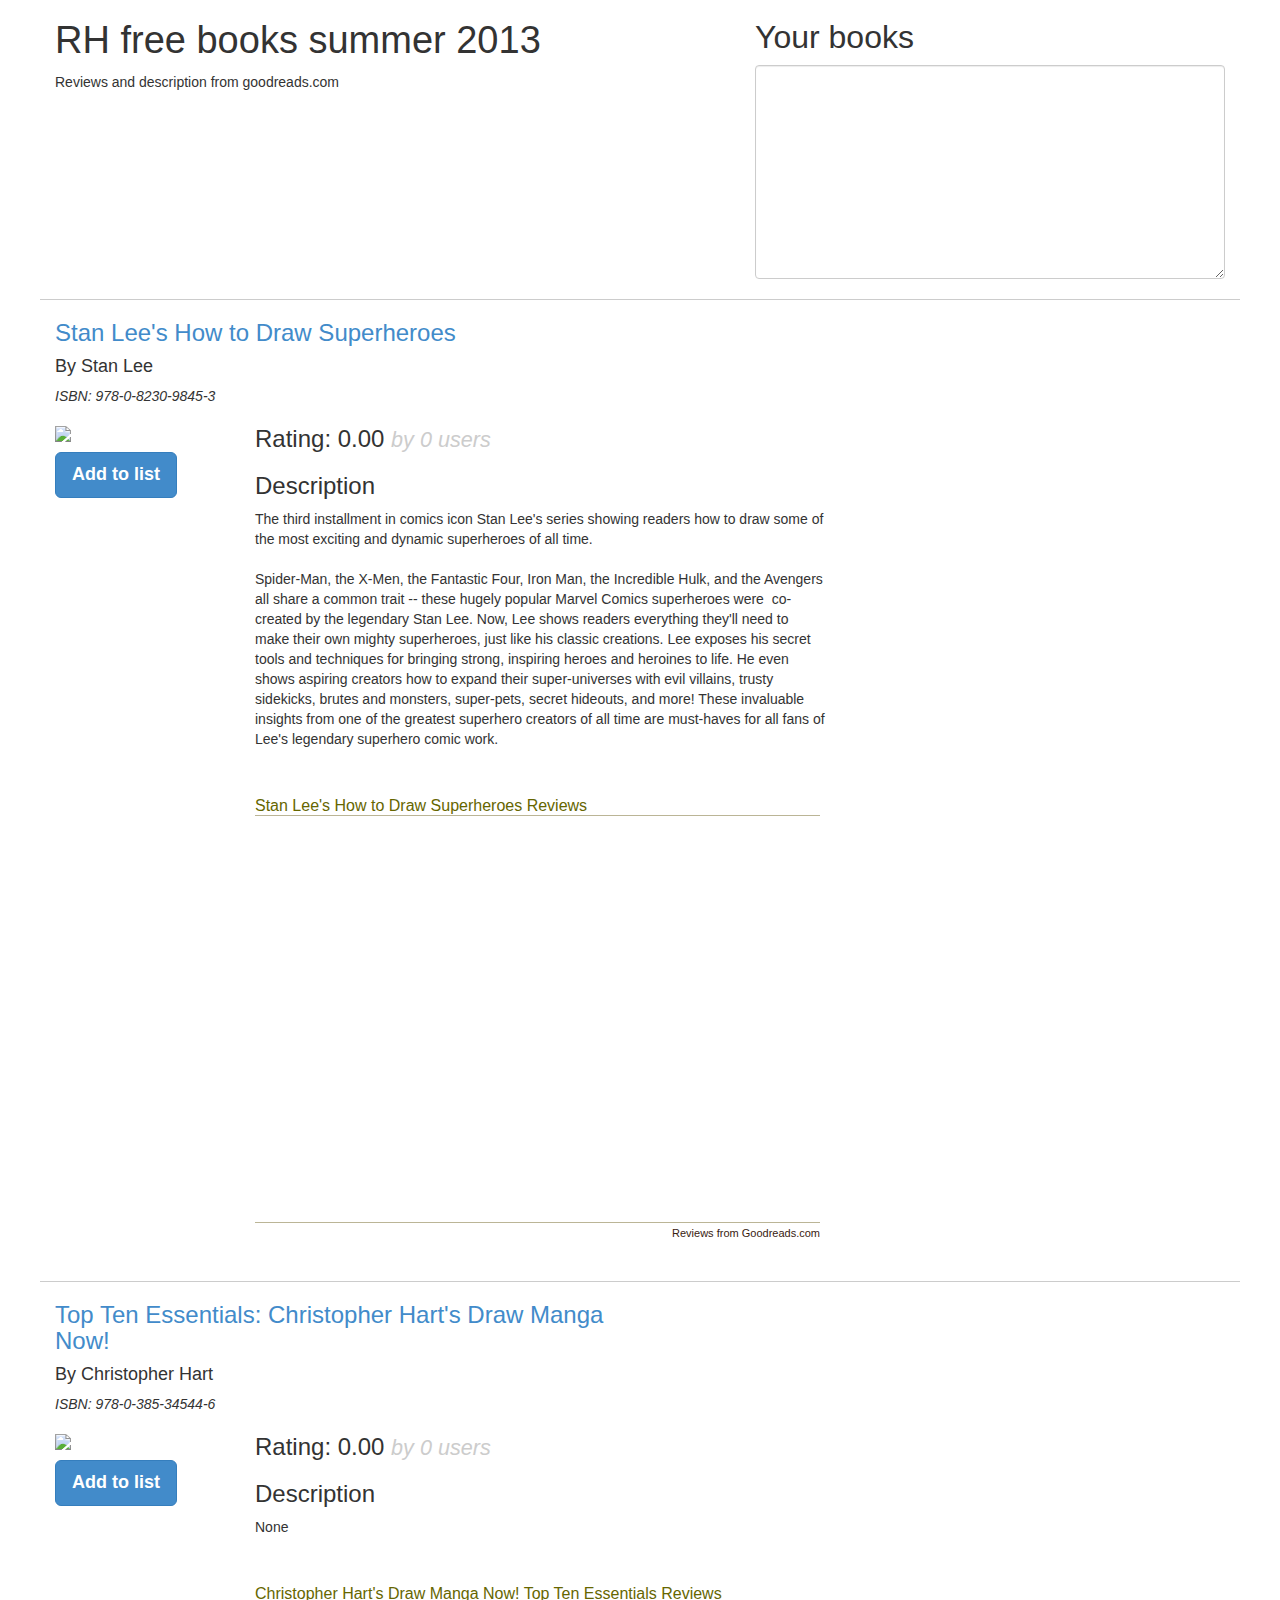
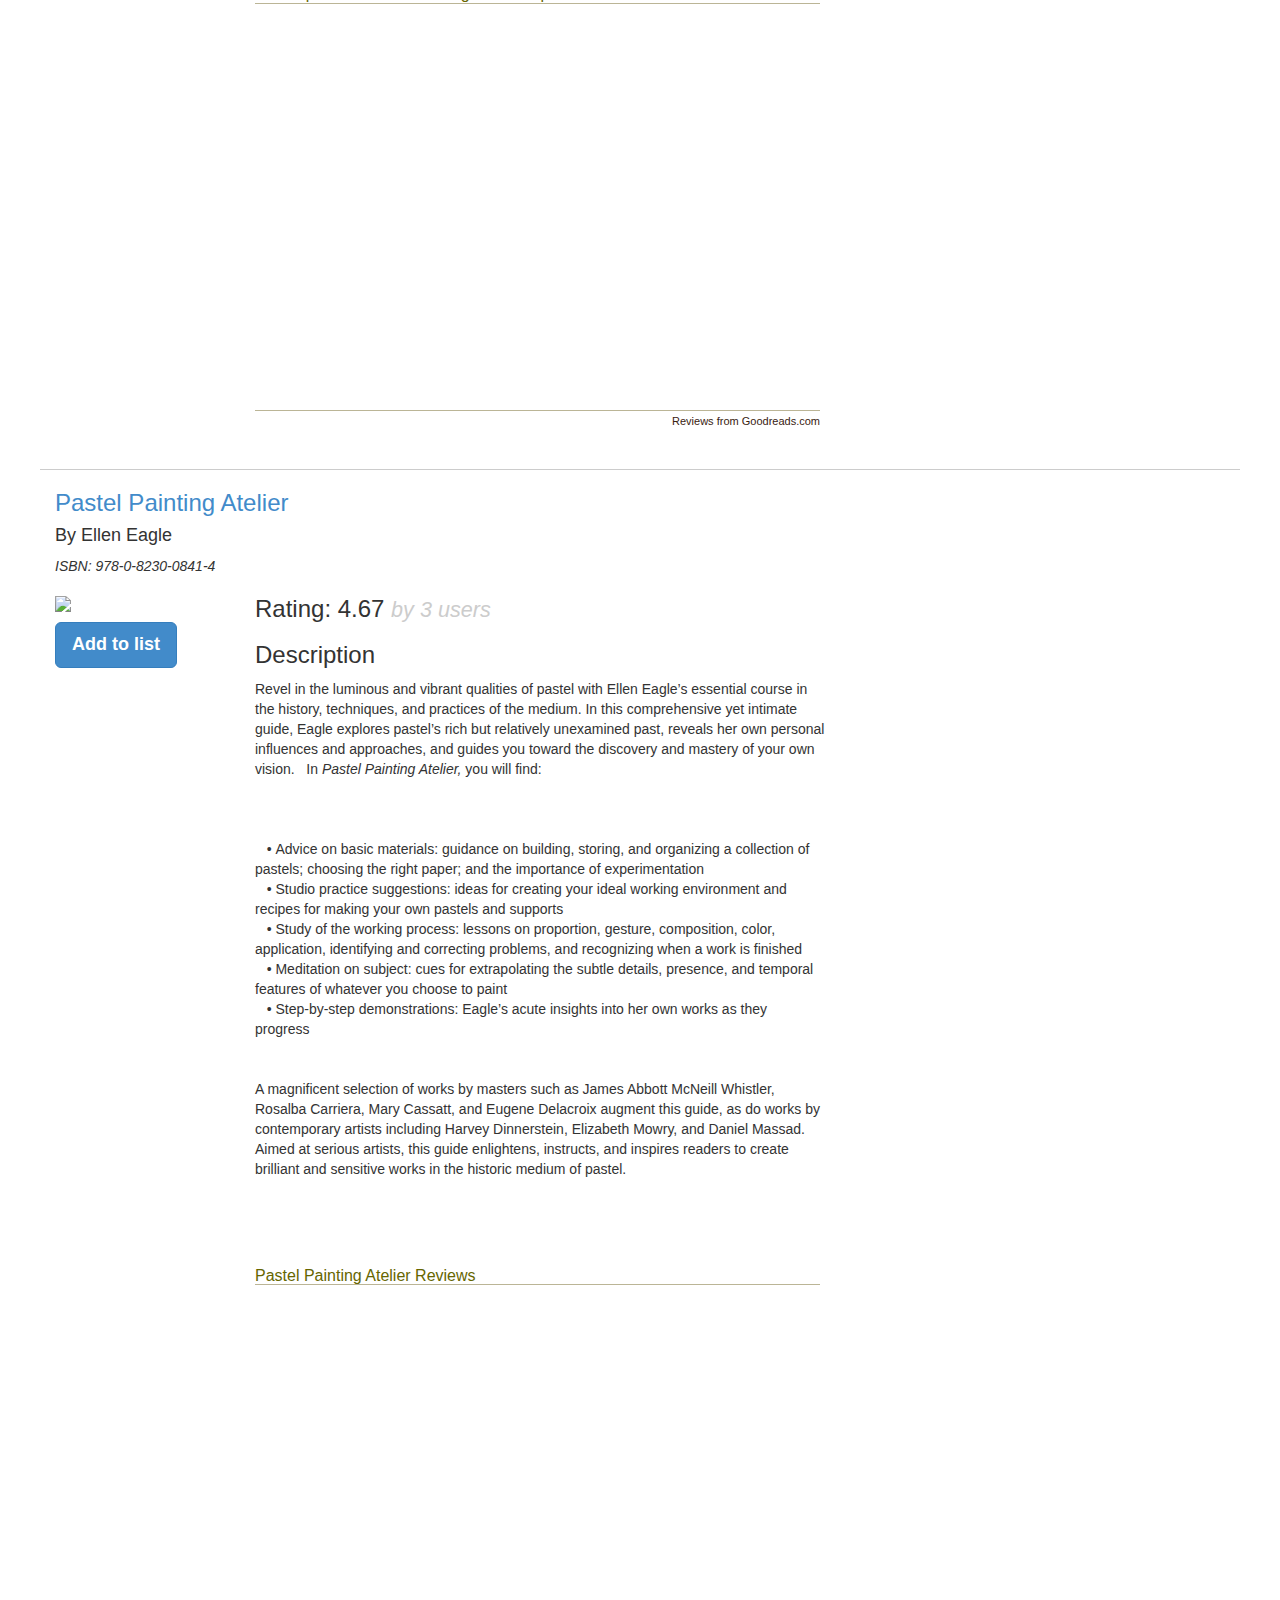
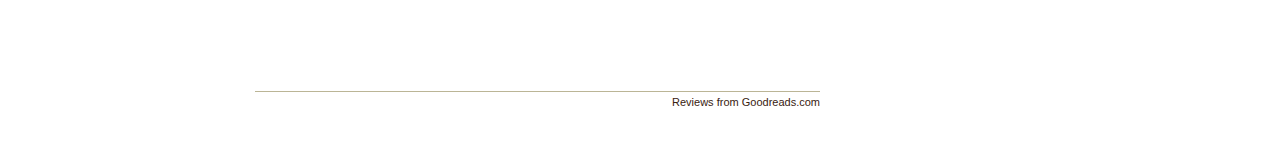
==== index.html @ 3f81640e "initial commit" ====
<!DOCTYPE html>
<html>
<head>
    <meta name="viewport" content="width=device-width, initial-scale=1.0">
    <!-- Bootstrap -->
    <title>Goodreads reviews</title>
    <link rel="stylesheet" href="static/css/styles.css">
    <link rel="stylesheet" href="static/css/bootstrap.min.css">
</head>
<body>
    <div class="container">
        <div class="row">
            <div class="col-7">
                <h1>RH free books summer 2013</h1>
                <p>Reviews and description from goodreads.com</p>  
            </div>
            <div class="col-5 your-books-container">
                <h2>Your books</h2>
                <textarea name="" class="form-control" id="your-books" cols="30" rows="10"></textarea>
            </div>
        </div>
        <div class="row">
            <div class="col-12 book">
                <h3 class="title"><a href="http://www.goodreads.com/book/show/16085532-stan-lee-s-how-to-draw-superheroes" >Stan Lee's How to Draw Superheroes</a></h3>
                <h4 class="author">
                    By
                        Stan Lee <br/>
                </h4>
                <em class="isbn">ISBN: 978-0-8230-9845-3</em>

                <div class="row">
                    <div class="col-2">
                        <img src="http://d202m5krfqbpi5.cloudfront.net/books/1361863969m/16085532.jpg" class="cover-image" />
                        <button class="btn btn-lg btn-primary add-to-list">Add to list</button>
                    </div>
                    <div class="col-6">
                        <h3 class="rating">Rating: 0.00 <em> by 0 users</em></h3>
                        <h3>Description</h3>
                        <p class="description">The third installment in comics icon Stan Lee's series showing readers how to draw some of the most exciting and dynamic superheroes of all time.<br /><br />Spider-Man, the X-Men, the Fantastic Four, Iron Man, the Incredible Hulk, and the Avengers all share a common trait -- these hugely popular Marvel Comics superheroes were  co-created by the legendary Stan Lee. Now, Lee shows readers everything they'll need to make their own mighty superheroes, just like his classic creations. Lee exposes his secret tools and techniques for bringing strong, inspiring heroes and heroines to life. He even shows aspiring creators how to expand their super-universes with evil villains, trusty sidekicks, brutes and monsters, super-pets, secret hideouts, and more! These invaluable insights from one of the greatest superhero creators of all time are must-haves for all fans of Lee's legendary superhero comic work.</p>
                        
      
        <style>
  #goodreads-widget {
    font-family: georgia, serif;
    padding: 18px 0;
    width:565px;
  }
  #goodreads-widget h1 {
    font-weight:normal;
    font-size: 16px;
    border-bottom: 1px solid #BBB596;
    margin-bottom: 0;
  }
  #goodreads-widget a {
    text-decoration: none;
    color:#660;
  }
  iframe{
    background-color: #fff;
  }
  #goodreads-widget a:hover { text-decoration: underline; }
  #goodreads-widget a:active {
    color:#660;
  }
  #gr_footer {
    width: 100%;
    border-top: 1px solid #BBB596;
    text-align: right;
  }
  #goodreads-widget .gr_branding{
    color: #382110;
    font-size: 11px;
    text-decoration: none;
    font-family: verdana, arial, helvetica, sans-serif;
  }
</style>
<div id="goodreads-widget">
  <div id="gr_header"><h1><a href="http://www.goodreads.com/book/show/16085532-stan-lee-s-how-to-draw-superheroes">Stan Lee's How to Draw Superheroes Reviews</a></h1></div>
  <iframe id="the_iframe" src="http://www.goodreads.com/api/reviews_widget_iframe?did=DEVELOPER_ID&amp;format=html&amp;isbn=0823098451&amp;links=660&amp;min_rating=&amp;review_back=fff&amp;stars=000&amp;text=000" width="565" height="400" frameborder="0"></iframe>
  <div id="gr_footer">
    <a href="http://www.goodreads.com/book/show/16085532-stan-lee-s-how-to-draw-superheroes?utm_medium=api&amp;utm_source=reviews_widget" class="gr_branding" target="_blank">Reviews from Goodreads.com</a>
  </div>
</div>

      
    
                    </div>
                </div>
            </div>
            <div class="col-12 book">
                <h3 class="title"><a href="http://www.goodreads.com/book/show/16099165-christopher-hart-s-draw-manga-now-top-ten-essentials" >Top Ten Essentials: Christopher Hart's Draw Manga Now!</a></h3>
                <h4 class="author">
                    By
                        Christopher Hart <br/>
                </h4>
                <em class="isbn">ISBN: 978-0-385-34544-6</em>

                <div class="row">
                    <div class="col-2">
                        <img src="http://d202m5krfqbpi5.cloudfront.net/books/1363265195m/16099165.jpg" class="cover-image" />
                        <button class="btn btn-lg btn-primary add-to-list">Add to list</button>
                    </div>
                    <div class="col-6">
                        <h3 class="rating">Rating: 0.00 <em> by 0 users</em></h3>
                        <h3>Description</h3>
                        <p class="description">None</p>
                        
      
        <style>
  #goodreads-widget {
    font-family: georgia, serif;
    padding: 18px 0;
    width:565px;
  }
  #goodreads-widget h1 {
    font-weight:normal;
    font-size: 16px;
    border-bottom: 1px solid #BBB596;
    margin-bottom: 0;
  }
  #goodreads-widget a {
    text-decoration: none;
    color:#660;
  }
  iframe{
    background-color: #fff;
  }
  #goodreads-widget a:hover { text-decoration: underline; }
  #goodreads-widget a:active {
    color:#660;
  }
  #gr_footer {
    width: 100%;
    border-top: 1px solid #BBB596;
    text-align: right;
  }
  #goodreads-widget .gr_branding{
    color: #382110;
    font-size: 11px;
    text-decoration: none;
    font-family: verdana, arial, helvetica, sans-serif;
  }
</style>
<div id="goodreads-widget">
  <div id="gr_header"><h1><a href="http://www.goodreads.com/book/show/16099165-christopher-hart-s-draw-manga-now-top-ten-essentials">Christopher Hart's Draw Manga Now! Top Ten Essentials Reviews</a></h1></div>
  <iframe id="the_iframe" src="http://www.goodreads.com/api/reviews_widget_iframe?did=DEVELOPER_ID&amp;format=html&amp;isbn=0385345445&amp;links=660&amp;min_rating=&amp;review_back=fff&amp;stars=000&amp;text=000" width="565" height="400" frameborder="0"></iframe>
  <div id="gr_footer">
    <a href="http://www.goodreads.com/book/show/16099165-christopher-hart-s-draw-manga-now-top-ten-essentials?utm_medium=api&amp;utm_source=reviews_widget" class="gr_branding" target="_blank">Reviews from Goodreads.com</a>
  </div>
</div>

      
    
                    </div>
                </div>
            </div>
            <div class="col-12 book">
                <h3 class="title"><a href="http://www.goodreads.com/book/show/15823454-pastel-painting-atelier" >Pastel Painting Atelier</a></h3>
                <h4 class="author">
                    By
                        Ellen Eagle <br/>
                </h4>
                <em class="isbn">ISBN: 978-0-8230-0841-4</em>

                <div class="row">
                    <div class="col-2">
                        <img src="http://d202m5krfqbpi5.cloudfront.net/books/1355093695m/15823454.jpg" class="cover-image" />
                        <button class="btn btn-lg btn-primary add-to-list">Add to list</button>
                    </div>
                    <div class="col-6">
                        <h3 class="rating">Rating: 4.67 <em> by 3 users</em></h3>
                        <h3>Description</h3>
                        <p class="description">Revel in the luminous and vibrant qualities of pastel with Ellen Eagle’s essential course in the history, techniques, and practices of the medium. In this comprehensive yet intimate guide, Eagle explores pastel’s rich but relatively unexamined past, reveals her own personal influences and approaches, and guides you toward the discovery and mastery of your own vision.   In <em>Pastel Painting Atelier,</em> you will find:<br /><br /><br /><br />   • Advice on basic materials: guidance on building, storing, and organizing a collection of pastels; choosing the right paper; and the importance of experimentation<br />   • Studio practice suggestions: ideas for creating your ideal working environment and recipes for making your own pastels and supports<br />   • Study of the working process: lessons on proportion, gesture, composition, color, application, identifying and correcting problems, and recognizing when a work is finished<br />   • Meditation on subject: cues for extrapolating the subtle details, presence, and temporal features of whatever you choose to paint<br />   • Step-by-step demonstrations: Eagle’s acute insights into her own works as they progress <br /> <br /><br />A magnificent selection of works by masters such as James Abbott McNeill Whistler, Rosalba Carriera, Mary Cassatt, and Eugene Delacroix augment this guide, as do works by contemporary artists including Harvey Dinnerstein, Elizabeth Mowry, and Daniel Massad.  Aimed at serious artists, this guide enlightens, instructs, and inspires readers to create brilliant and sensitive works in the historic medium of pastel.<br /><br /> </p>
                        
      
        <style>
  #goodreads-widget {
    font-family: georgia, serif;
    padding: 18px 0;
    width:565px;
  }
  #goodreads-widget h1 {
    font-weight:normal;
    font-size: 16px;
    border-bottom: 1px solid #BBB596;
    margin-bottom: 0;
  }
  #goodreads-widget a {
    text-decoration: none;
    color:#660;
  }
  iframe{
    background-color: #fff;
  }
  #goodreads-widget a:hover { text-decoration: underline; }
  #goodreads-widget a:active {
    color:#660;
  }
  #gr_footer {
    width: 100%;
    border-top: 1px solid #BBB596;
    text-align: right;
  }
  #goodreads-widget .gr_branding{
    color: #382110;
    font-size: 11px;
    text-decoration: none;
    font-family: verdana, arial, helvetica, sans-serif;
  }
</style>
<div id="goodreads-widget">
  <div id="gr_header"><h1><a href="http://www.goodreads.com/book/show/15823454-pastel-painting-atelier">Pastel Painting Atelier Reviews</a></h1></div>
  <iframe id="the_iframe" src="http://www.goodreads.com/api/reviews_widget_iframe?did=DEVELOPER_ID&amp;format=html&amp;isbn=082300841X&amp;links=660&amp;min_rating=&amp;review_back=fff&amp;stars=000&amp;text=000" width="565" height="400" frameborder="0"></iframe>
  <div id="gr_footer">
    <a href="http://www.goodreads.com/book/show/15823454-pastel-painting-atelier?utm_medium=api&amp;utm_source=reviews_widget" class="gr_branding" target="_blank">Reviews from Goodreads.com</a>
  </div>
</div>

      
    
                    </div>
                </div>
            </div>
        </div>    
    </div>
    
    <!-- JavaScript plugins (requires jQuery) -->
    <script src="http://code.jquery.com/jquery.js"></script>
    <script type="text/javascript">
        $(document).ready(function () {
            var $form = $('#your-books');
            $('.add-to-list').on('click', function (e) {
                var $target = $(e.target).parents('.book').eq(0),
                    oldContent = $form.html(),
                    bookTitle = $target.find('.title a').eq(0).html(),
                    bookISBN = $target.find('.isbn').eq(0).html(),
                    newItem = 'Title: ' + bookTitle + '\n' + bookISBN + '\n\n';
                $form.html(oldContent + newItem);
            });
            $('.title a').on('click', function (e) {
                e.preventDefault();
                window.open($(e.target).attr('href'));
            });
        });
    </script>
</body>
</html>
---- static/css/styles.css ----
.title {
    max-width: 50%;
}

.cover-image {
    margin-top: 20px;
    display: block;
}

.book {
    border-top: 1px solid #ccc;
    margin-bottom: 20px;
}

.book:hover {
    background-color: #eee;
}

.rating em {
    font-size: 0.9em;
    color: #ccc;
}

#your-books {
    width: 100%;
}

.your-books-container {
    margin-bottom: 20px;
}

.add-to-list {
    margin-top: 10px;
}
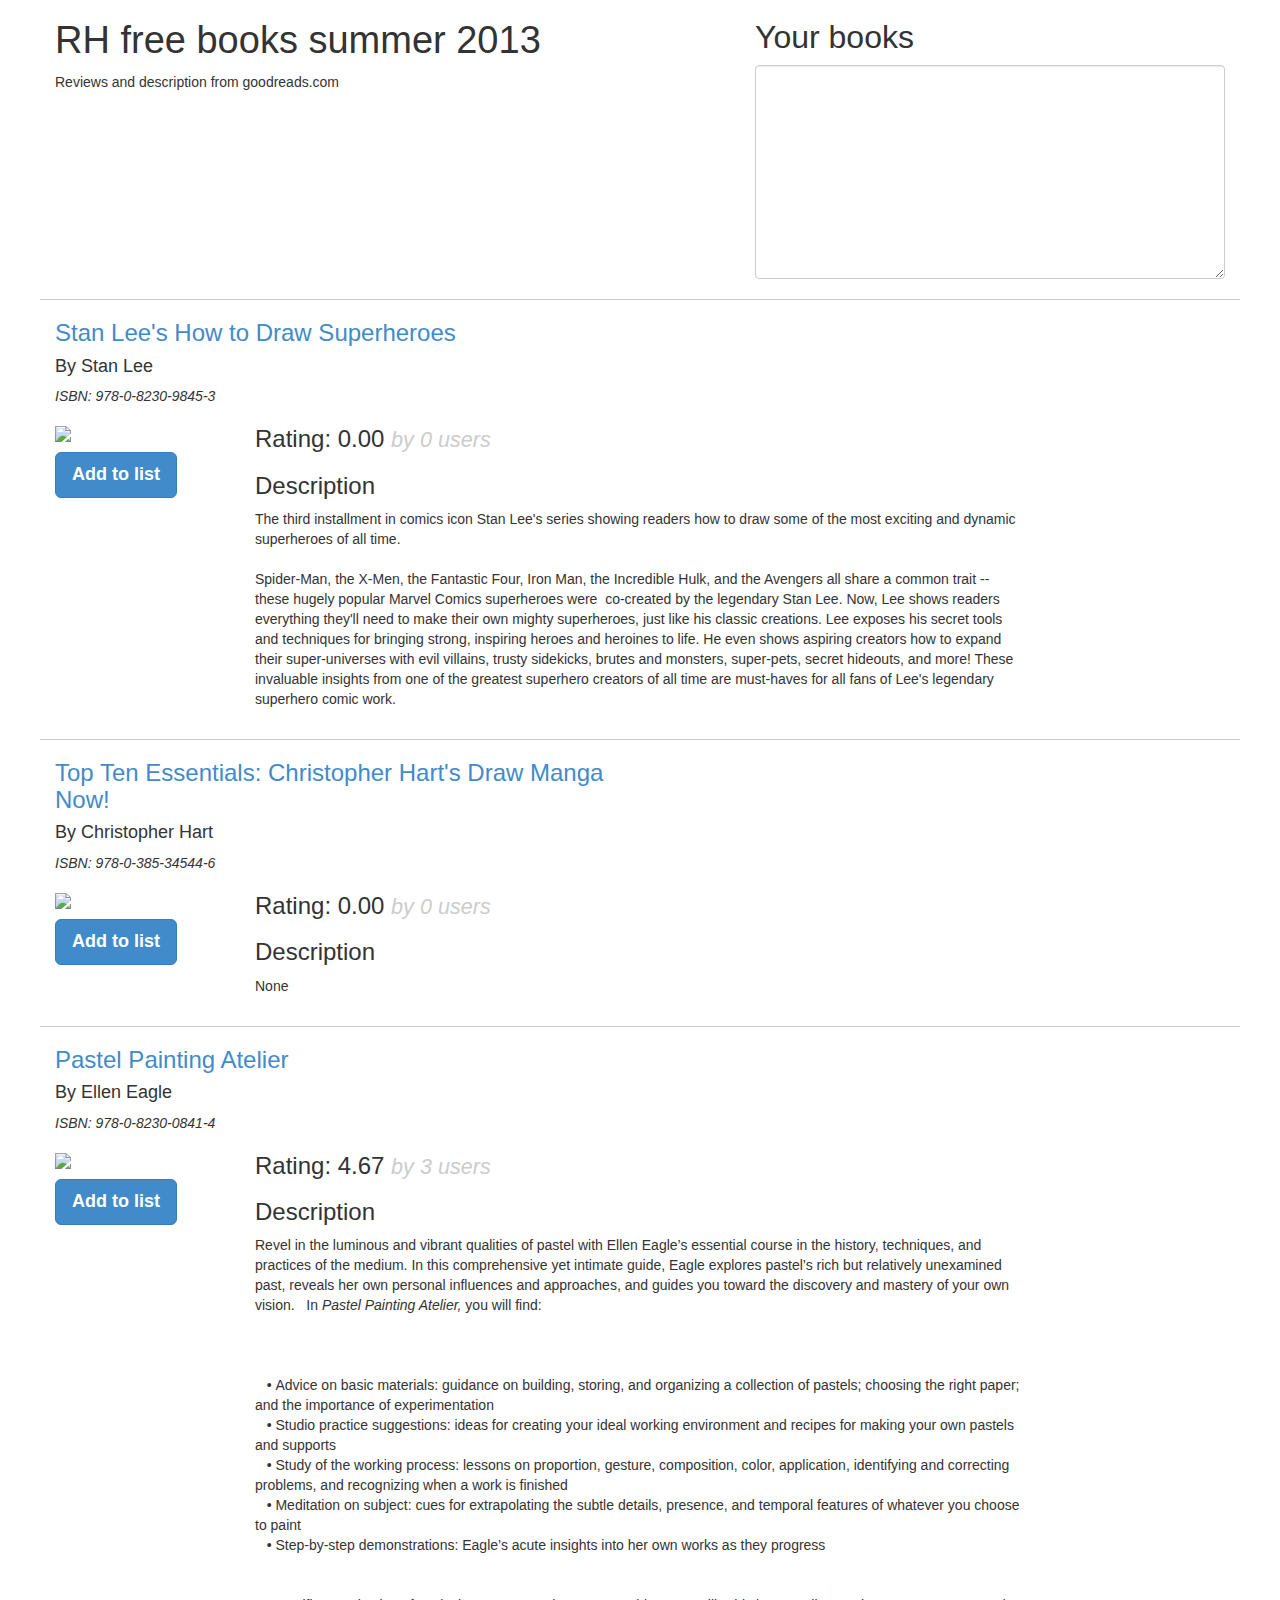
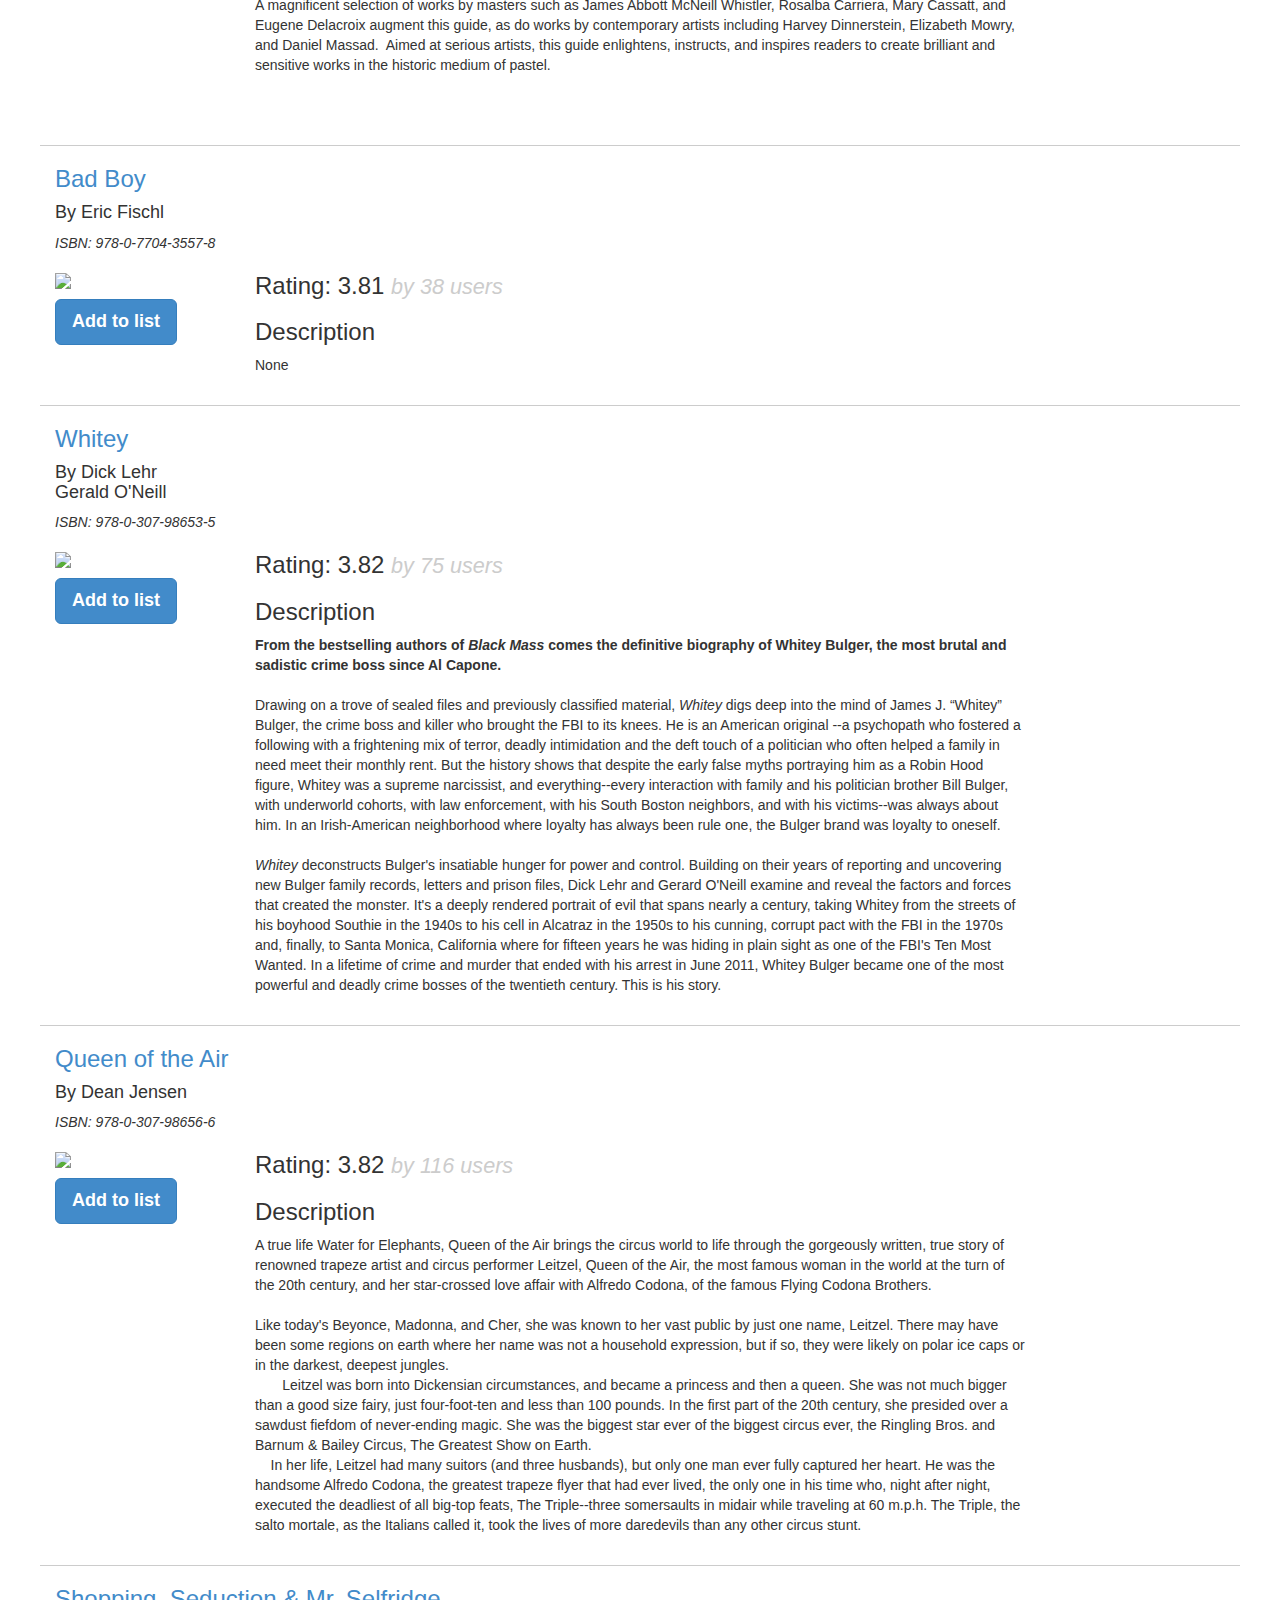
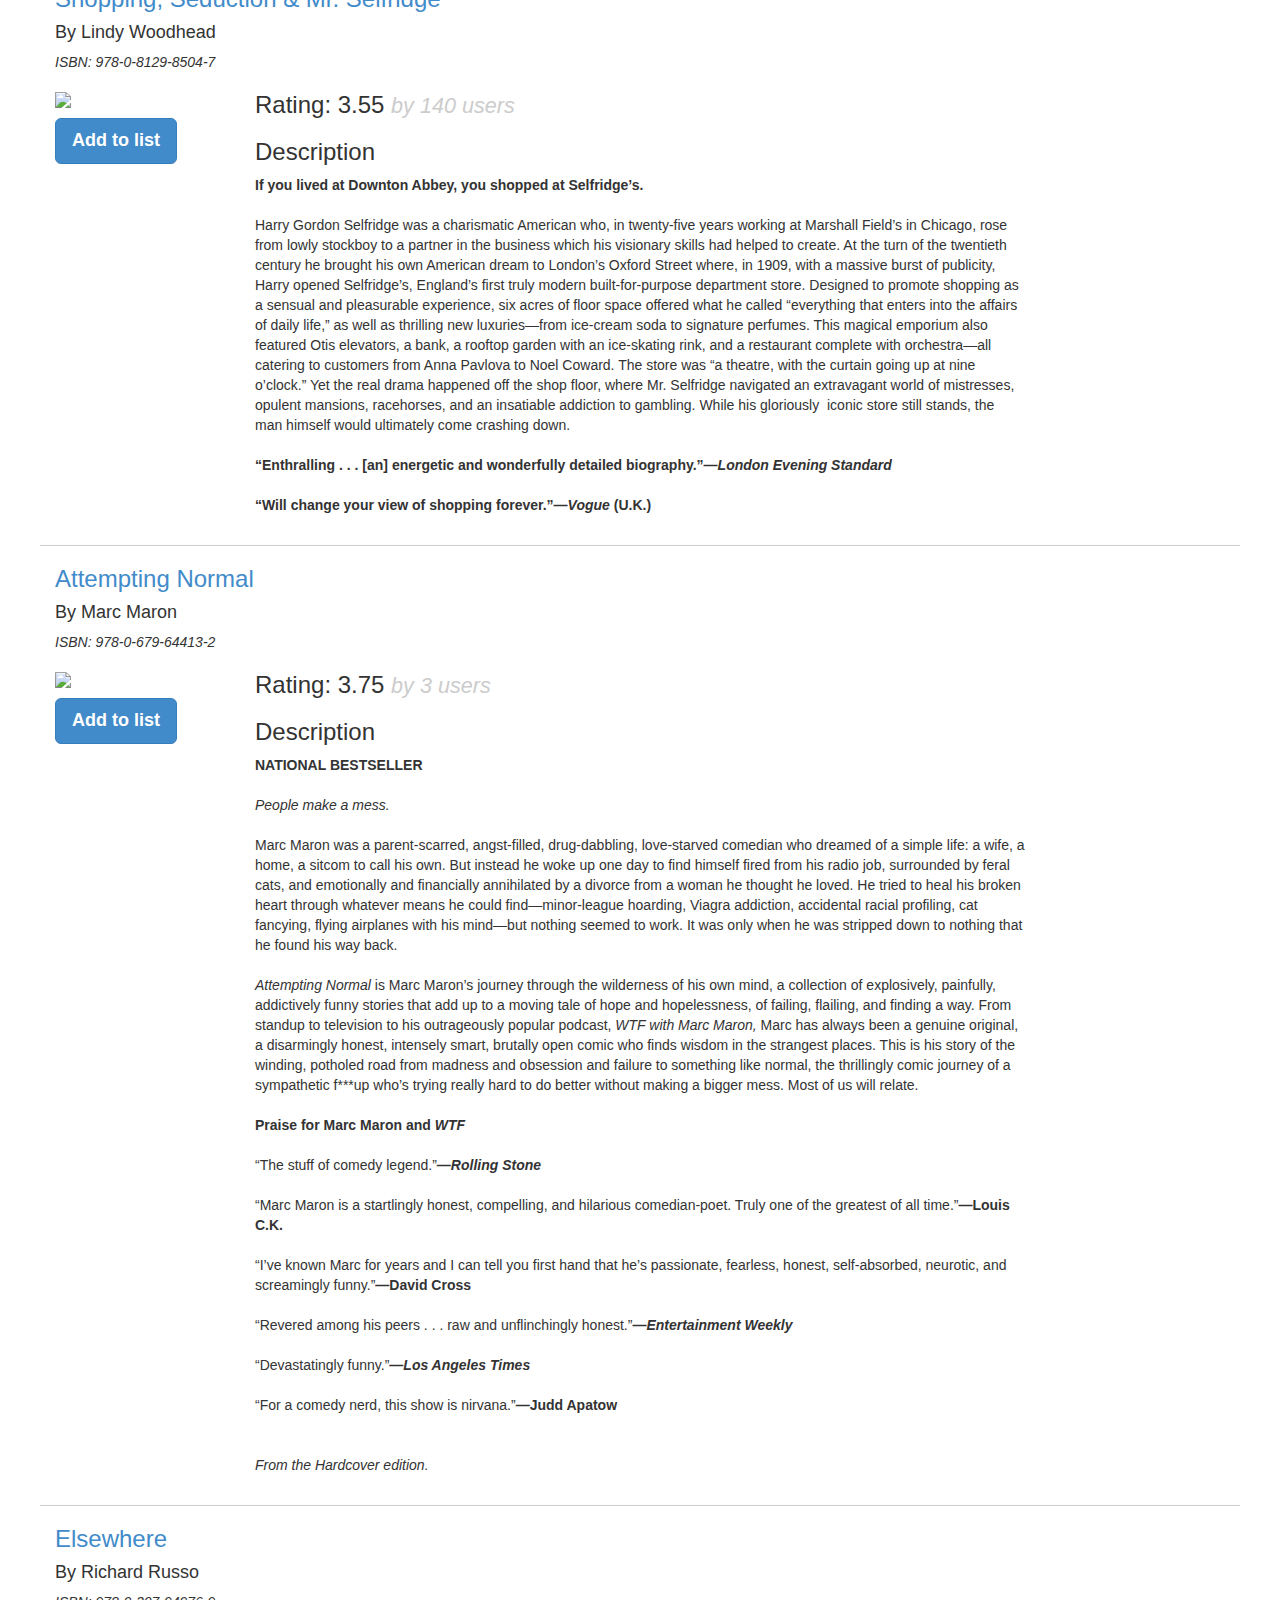
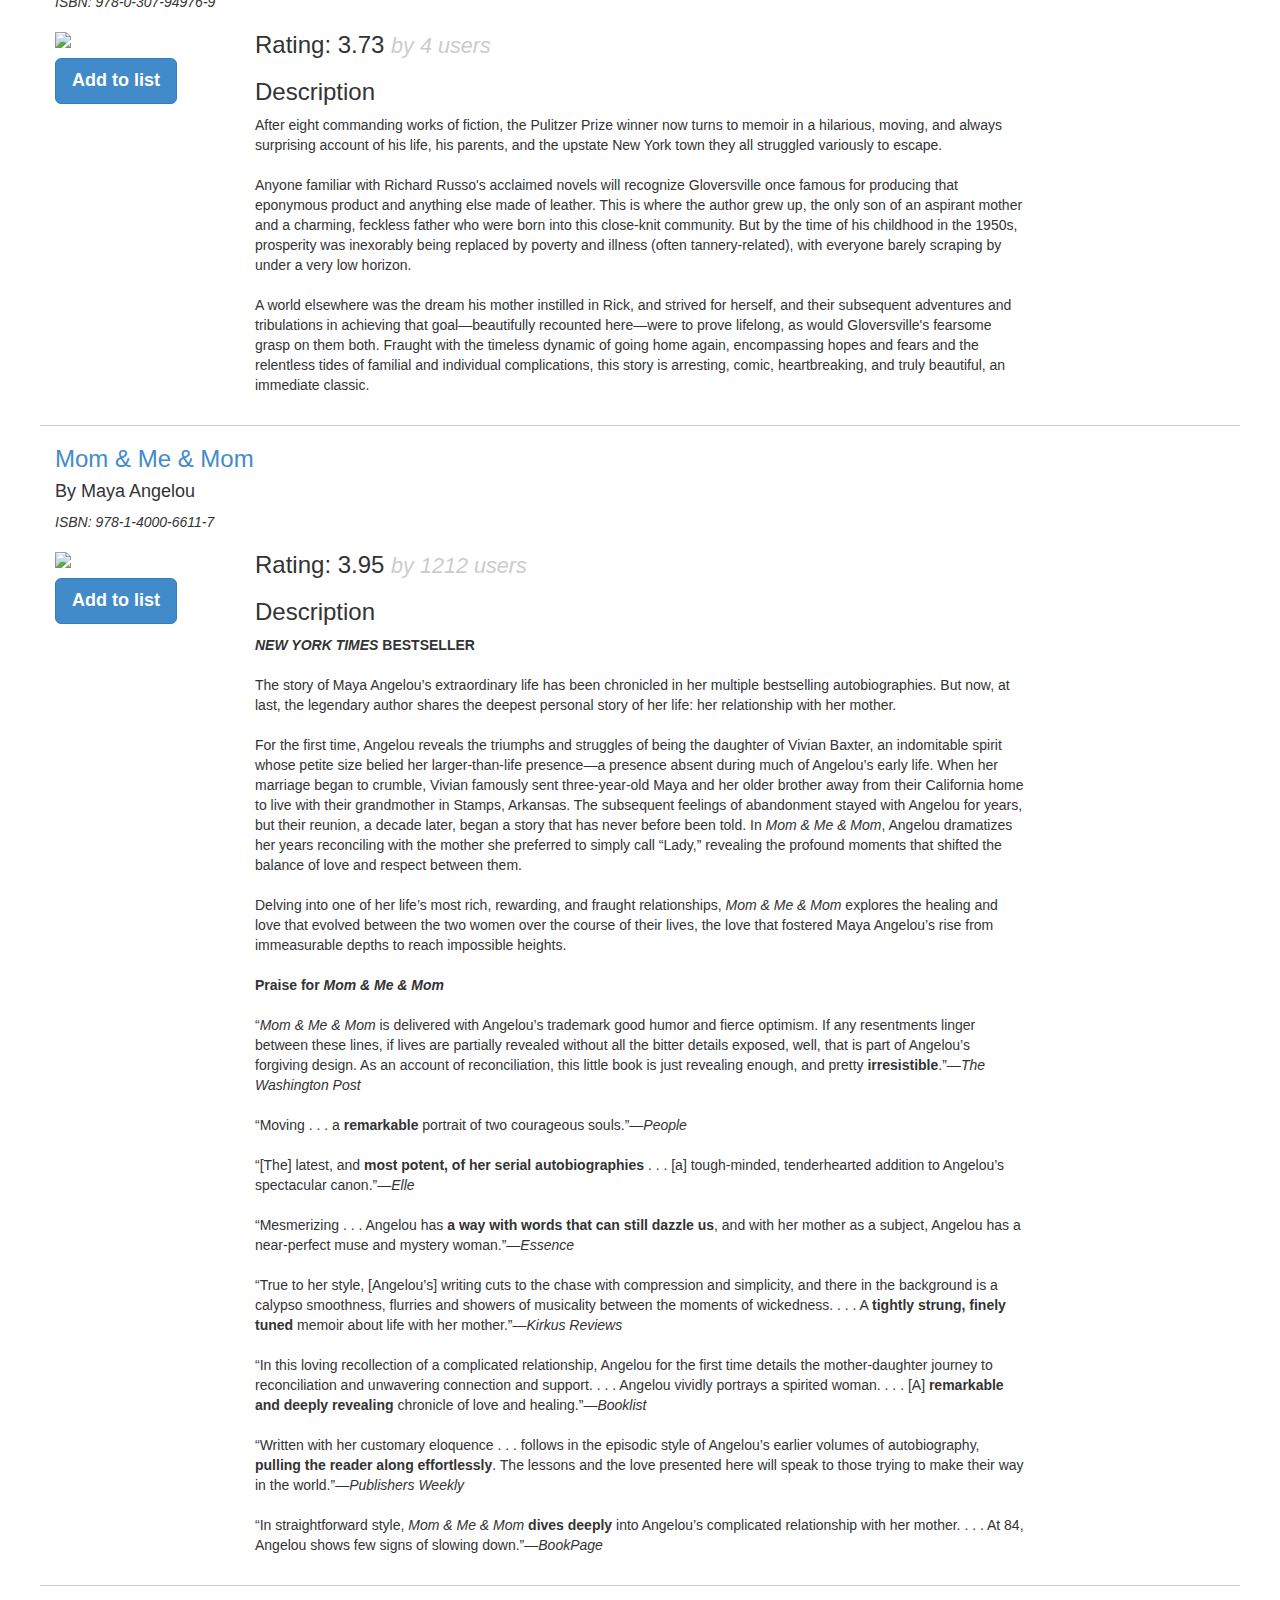
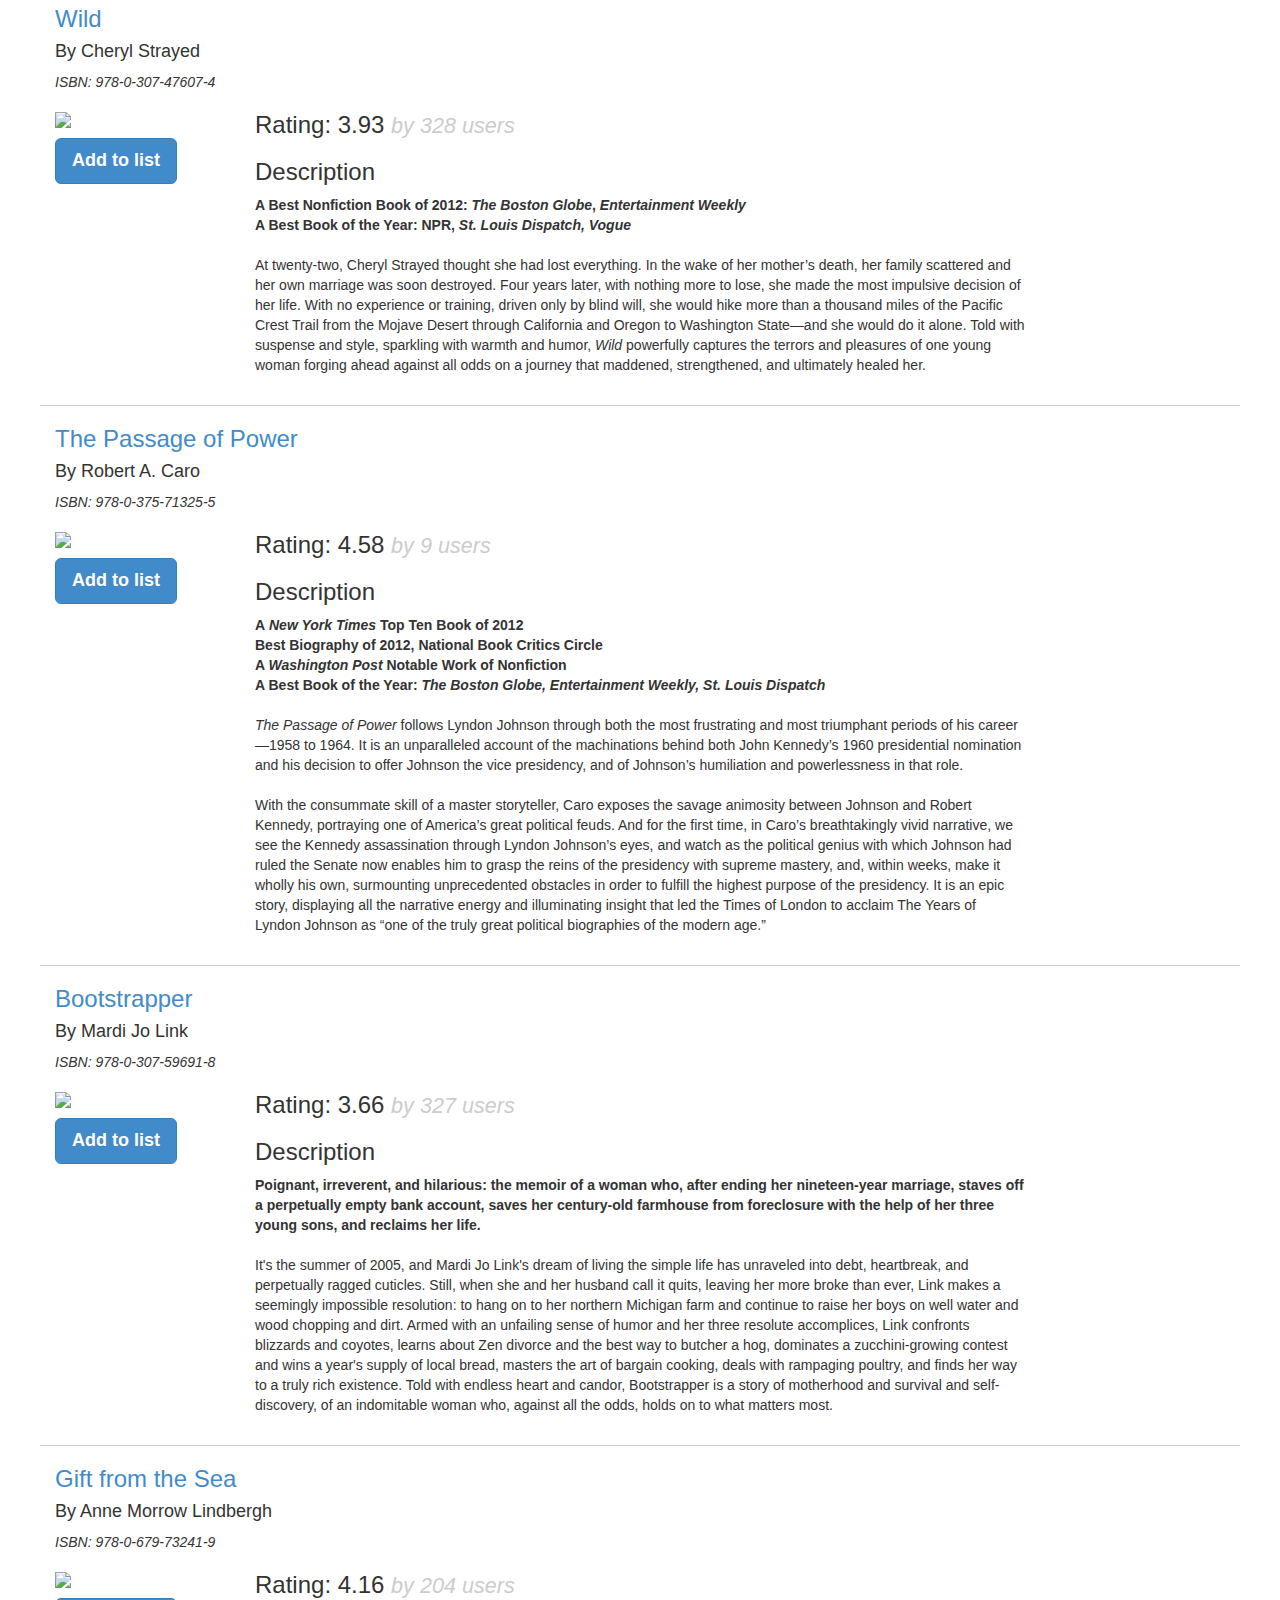
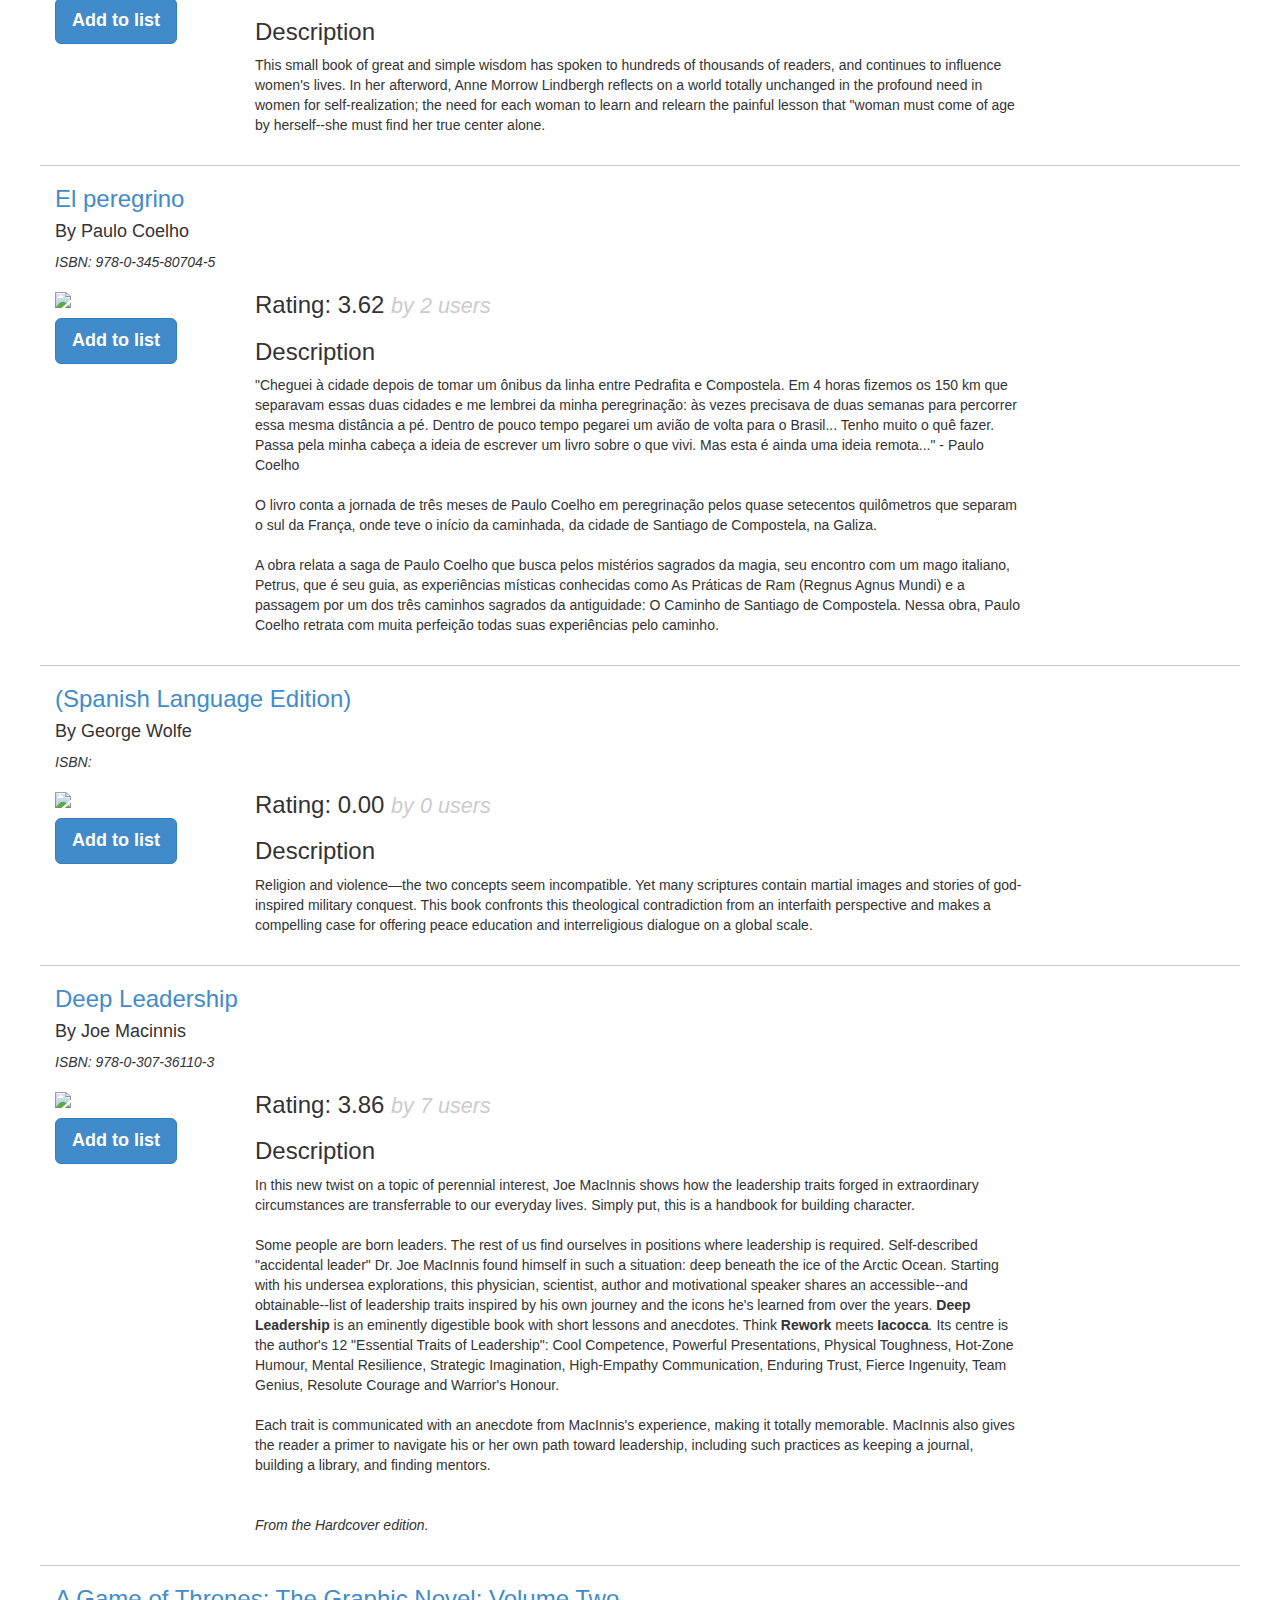
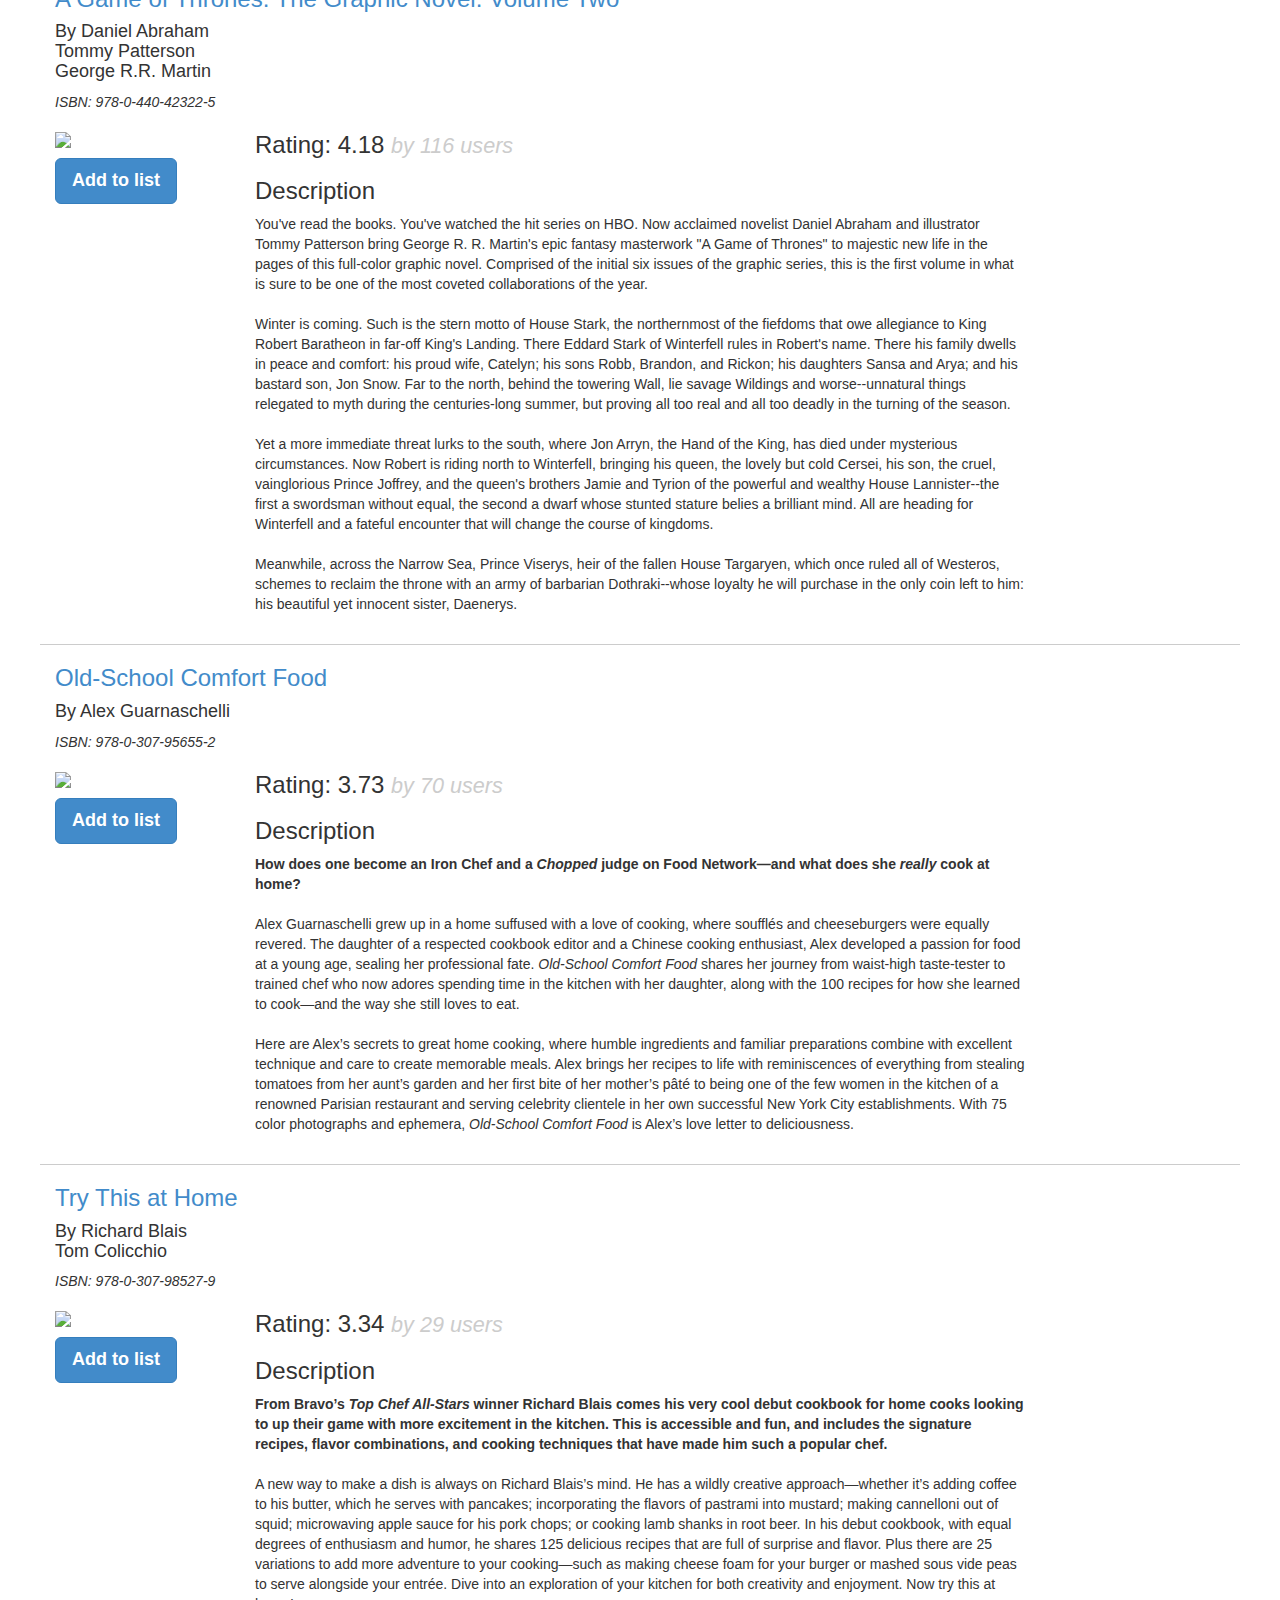
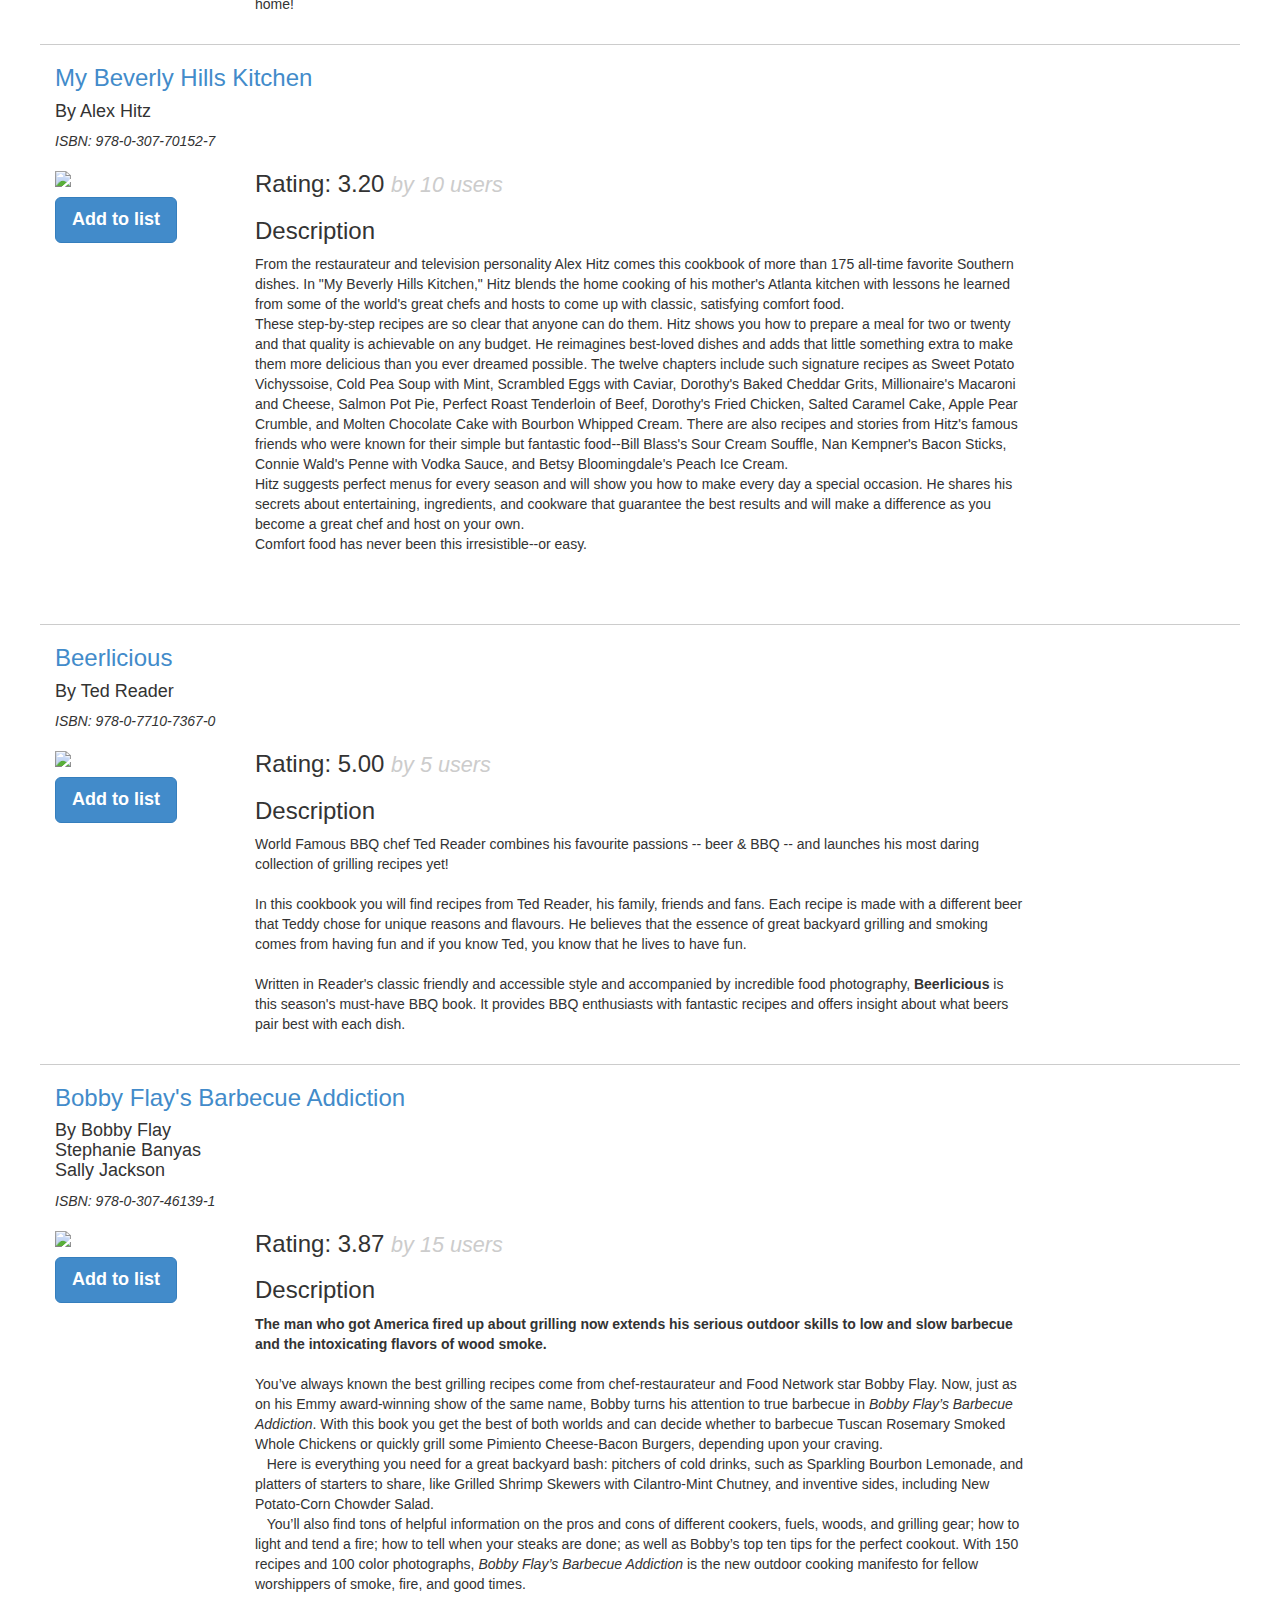
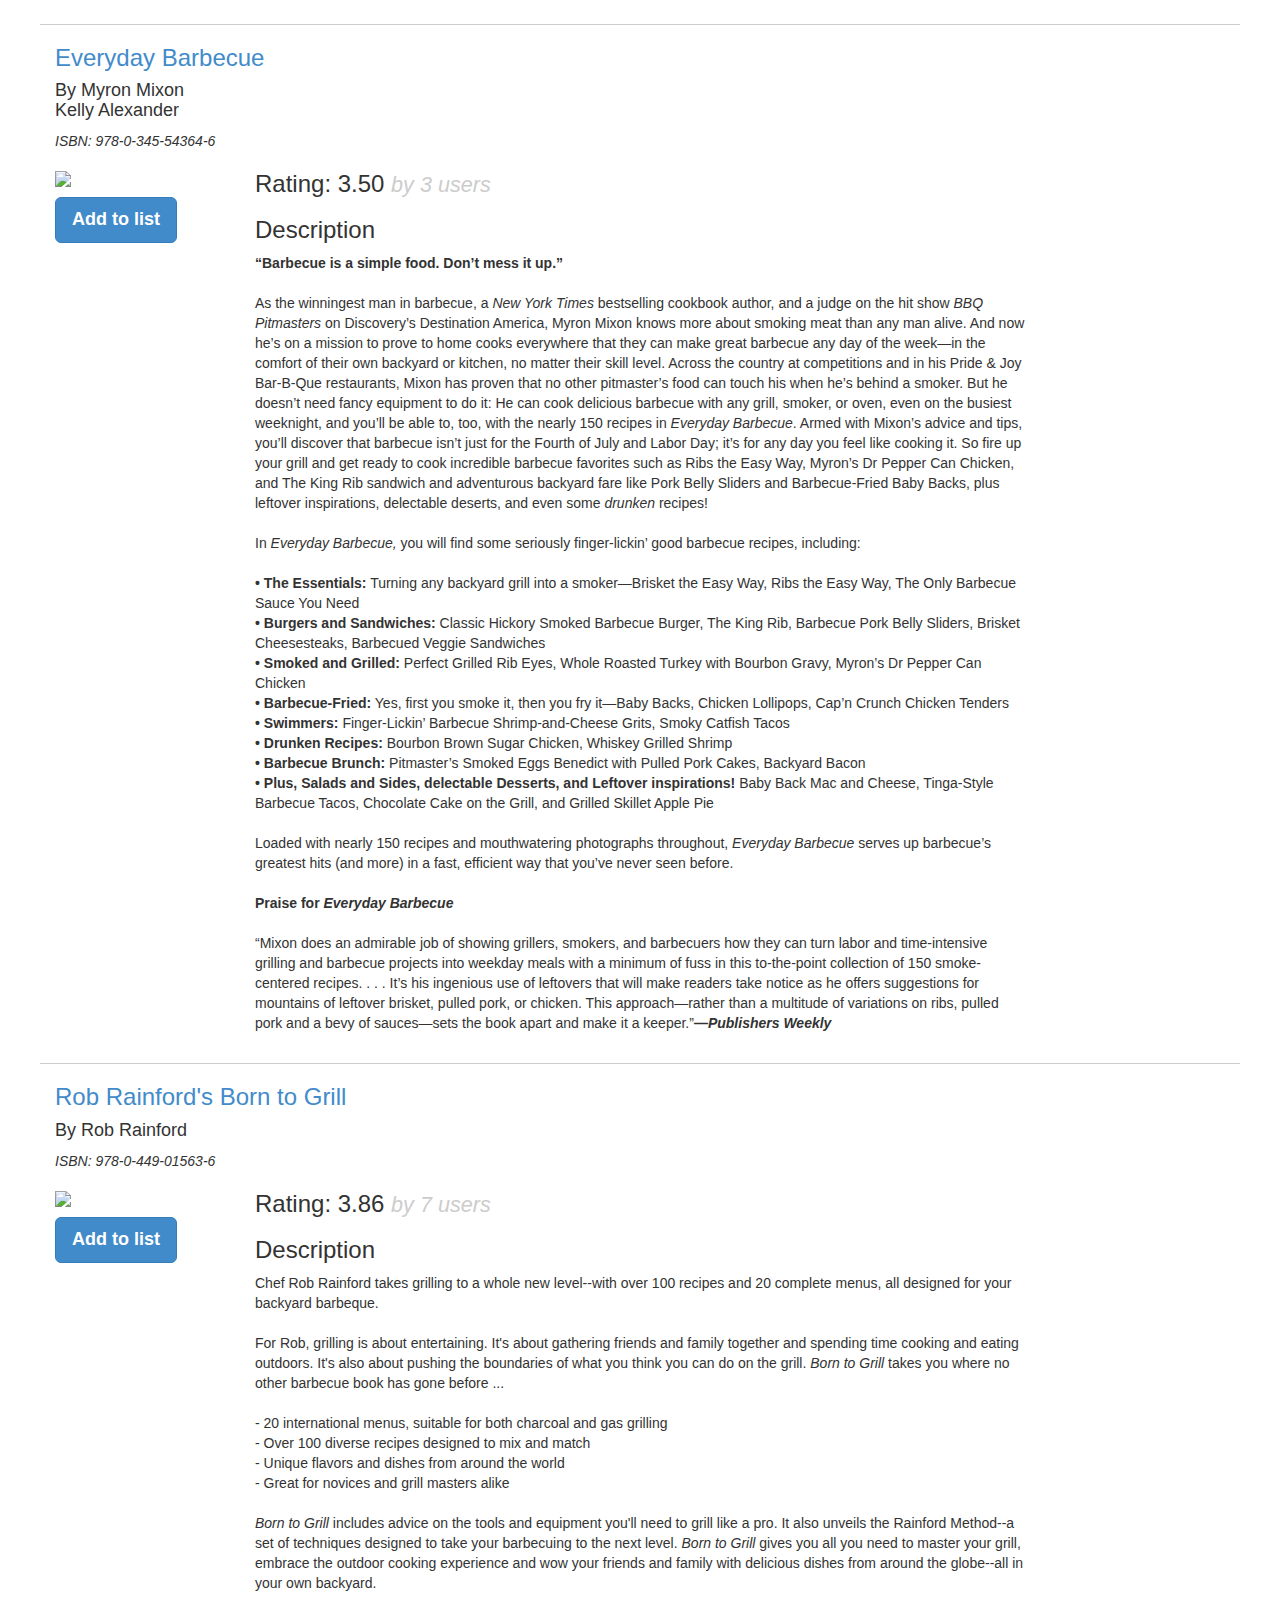
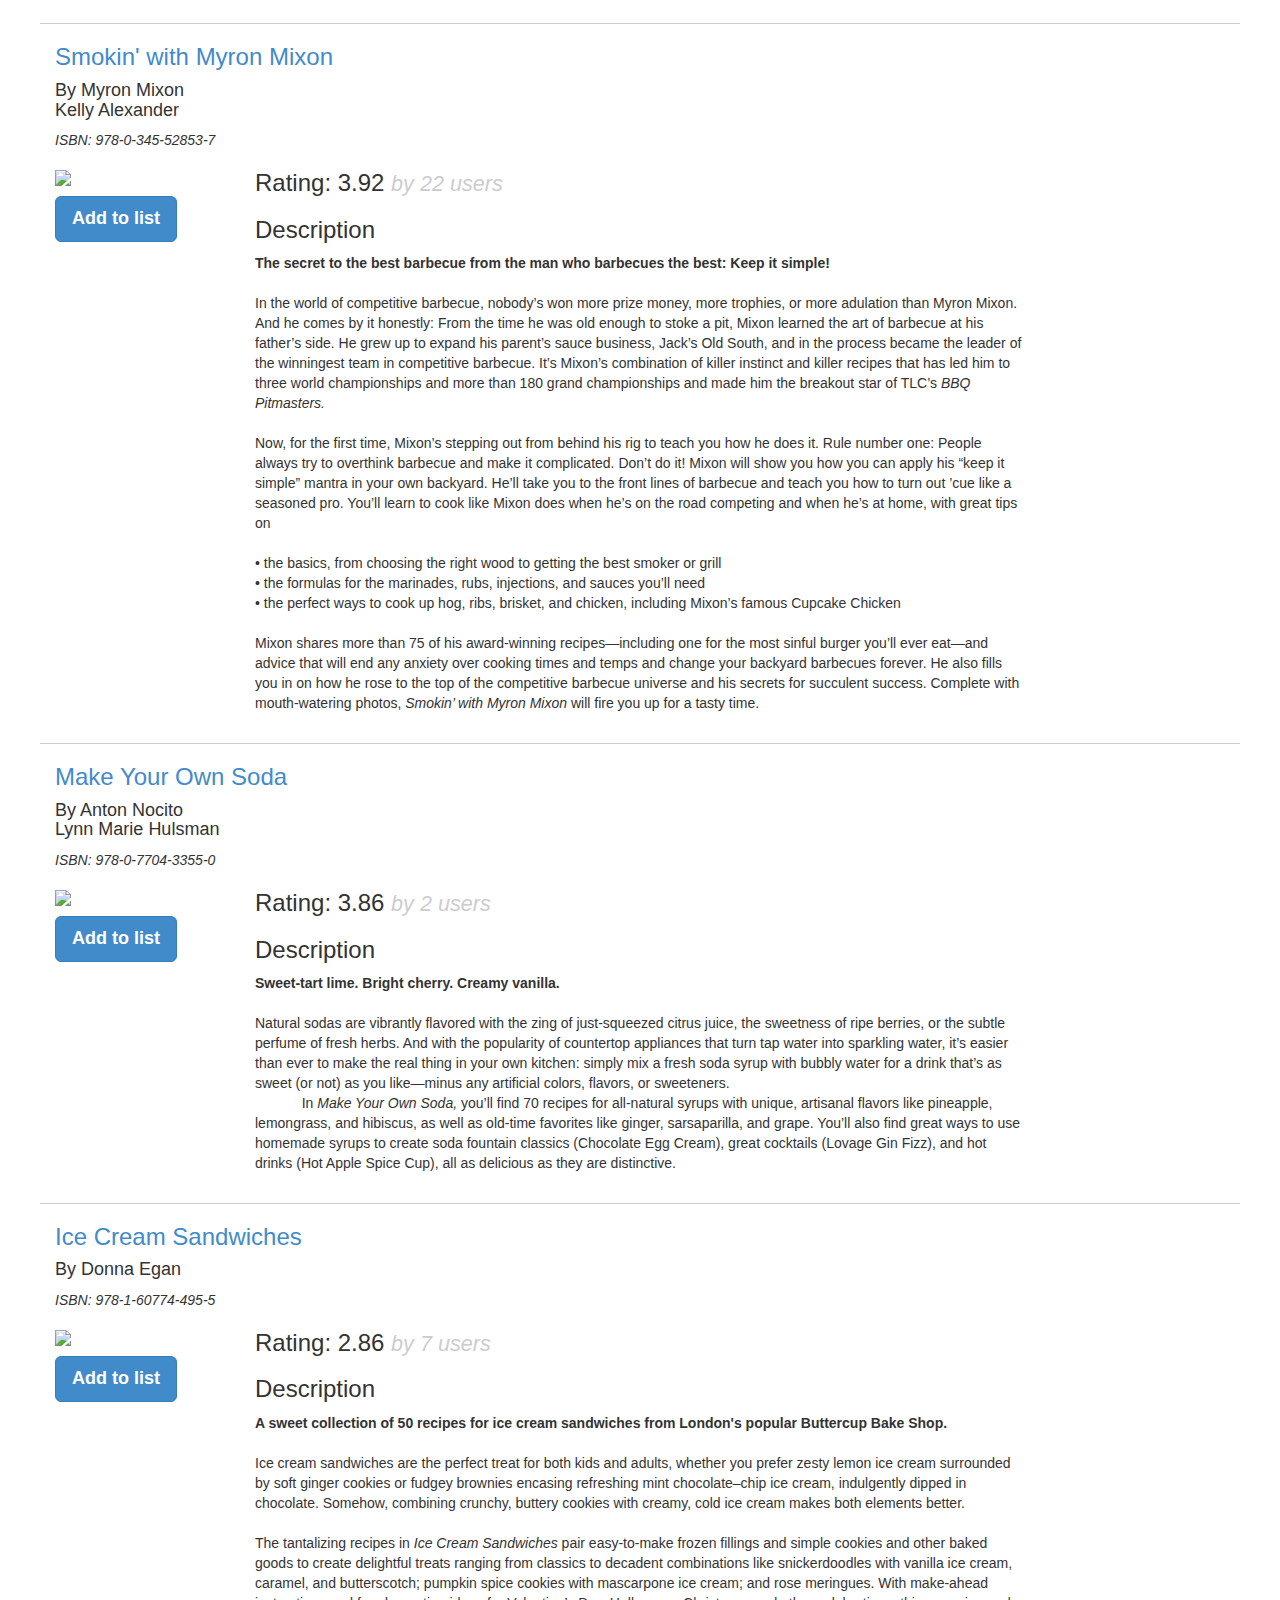
==== commit d0de7657: "tweakz" ====
--- a/index.html
+++ b/index.html
@@ -33,57 +33,10 @@
                         <img src="http://d202m5krfqbpi5.cloudfront.net/books/1361863969m/16085532.jpg" class="cover-image" />
                         <button class="btn btn-lg btn-primary add-to-list">Add to list</button>
                     </div>
-                    <div class="col-6">
+                    <div class="col-8">
                         <h3 class="rating">Rating: 0.00 <em> by 0 users</em></h3>
                         <h3>Description</h3>
                         <p class="description">The third installment in comics icon Stan Lee's series showing readers how to draw some of the most exciting and dynamic superheroes of all time.<br /><br />Spider-Man, the X-Men, the Fantastic Four, Iron Man, the Incredible Hulk, and the Avengers all share a common trait -- these hugely popular Marvel Comics superheroes were  co-created by the legendary Stan Lee. Now, Lee shows readers everything they'll need to make their own mighty superheroes, just like his classic creations. Lee exposes his secret tools and techniques for bringing strong, inspiring heroes and heroines to life. He even shows aspiring creators how to expand their super-universes with evil villains, trusty sidekicks, brutes and monsters, super-pets, secret hideouts, and more! These invaluable insights from one of the greatest superhero creators of all time are must-haves for all fans of Lee's legendary superhero comic work.</p>
-                        
-      
-        <style>
-  #goodreads-widget {
-    font-family: georgia, serif;
-    padding: 18px 0;
-    width:565px;
-  }
-  #goodreads-widget h1 {
-    font-weight:normal;
-    font-size: 16px;
-    border-bottom: 1px solid #BBB596;
-    margin-bottom: 0;
-  }
-  #goodreads-widget a {
-    text-decoration: none;
-    color:#660;
-  }
-  iframe{
-    background-color: #fff;
-  }
-  #goodreads-widget a:hover { text-decoration: underline; }
-  #goodreads-widget a:active {
-    color:#660;
-  }
-  #gr_footer {
-    width: 100%;
-    border-top: 1px solid #BBB596;
-    text-align: right;
-  }
-  #goodreads-widget .gr_branding{
-    color: #382110;
-    font-size: 11px;
-    text-decoration: none;
-    font-family: verdana, arial, helvetica, sans-serif;
-  }
-</style>
-<div id="goodreads-widget">
-  <div id="gr_header"><h1><a href="http://www.goodreads.com/book/show/16085532-stan-lee-s-how-to-draw-superheroes">Stan Lee's How to Draw Superheroes Reviews</a></h1></div>
-  <iframe id="the_iframe" src="http://www.goodreads.com/api/reviews_widget_iframe?did=DEVELOPER_ID&amp;format=html&amp;isbn=0823098451&amp;links=660&amp;min_rating=&amp;review_back=fff&amp;stars=000&amp;text=000" width="565" height="400" frameborder="0"></iframe>
-  <div id="gr_footer">
-    <a href="http://www.goodreads.com/book/show/16085532-stan-lee-s-how-to-draw-superheroes?utm_medium=api&amp;utm_source=reviews_widget" class="gr_branding" target="_blank">Reviews from Goodreads.com</a>
-  </div>
-</div>
-
-      
-    
                     </div>
                 </div>
             </div>
@@ -100,57 +53,10 @@
                         <img src="http://d202m5krfqbpi5.cloudfront.net/books/1363265195m/16099165.jpg" class="cover-image" />
                         <button class="btn btn-lg btn-primary add-to-list">Add to list</button>
                     </div>
-                    <div class="col-6">
+                    <div class="col-8">
                         <h3 class="rating">Rating: 0.00 <em> by 0 users</em></h3>
                         <h3>Description</h3>
                         <p class="description">None</p>
-                        
-      
-        <style>
-  #goodreads-widget {
-    font-family: georgia, serif;
-    padding: 18px 0;
-    width:565px;
-  }
-  #goodreads-widget h1 {
-    font-weight:normal;
-    font-size: 16px;
-    border-bottom: 1px solid #BBB596;
-    margin-bottom: 0;
-  }
-  #goodreads-widget a {
-    text-decoration: none;
-    color:#660;
-  }
-  iframe{
-    background-color: #fff;
-  }
-  #goodreads-widget a:hover { text-decoration: underline; }
-  #goodreads-widget a:active {
-    color:#660;
-  }
-  #gr_footer {
-    width: 100%;
-    border-top: 1px solid #BBB596;
-    text-align: right;
-  }
-  #goodreads-widget .gr_branding{
-    color: #382110;
-    font-size: 11px;
-    text-decoration: none;
-    font-family: verdana, arial, helvetica, sans-serif;
-  }
-</style>
-<div id="goodreads-widget">
-  <div id="gr_header"><h1><a href="http://www.goodreads.com/book/show/16099165-christopher-hart-s-draw-manga-now-top-ten-essentials">Christopher Hart's Draw Manga Now! Top Ten Essentials Reviews</a></h1></div>
-  <iframe id="the_iframe" src="http://www.goodreads.com/api/reviews_widget_iframe?did=DEVELOPER_ID&amp;format=html&amp;isbn=0385345445&amp;links=660&amp;min_rating=&amp;review_back=fff&amp;stars=000&amp;text=000" width="565" height="400" frameborder="0"></iframe>
-  <div id="gr_footer">
-    <a href="http://www.goodreads.com/book/show/16099165-christopher-hart-s-draw-manga-now-top-ten-essentials?utm_medium=api&amp;utm_source=reviews_widget" class="gr_branding" target="_blank">Reviews from Goodreads.com</a>
-  </div>
-</div>
-
-      
-    
                     </div>
                 </div>
             </div>
@@ -167,57 +73,3425 @@
                         <img src="http://d202m5krfqbpi5.cloudfront.net/books/1355093695m/15823454.jpg" class="cover-image" />
                         <button class="btn btn-lg btn-primary add-to-list">Add to list</button>
                     </div>
-                    <div class="col-6">
+                    <div class="col-8">
                         <h3 class="rating">Rating: 4.67 <em> by 3 users</em></h3>
                         <h3>Description</h3>
                         <p class="description">Revel in the luminous and vibrant qualities of pastel with Ellen Eagle’s essential course in the history, techniques, and practices of the medium. In this comprehensive yet intimate guide, Eagle explores pastel’s rich but relatively unexamined past, reveals her own personal influences and approaches, and guides you toward the discovery and mastery of your own vision.   In <em>Pastel Painting Atelier,</em> you will find:<br /><br /><br /><br />   • Advice on basic materials: guidance on building, storing, and organizing a collection of pastels; choosing the right paper; and the importance of experimentation<br />   • Studio practice suggestions: ideas for creating your ideal working environment and recipes for making your own pastels and supports<br />   • Study of the working process: lessons on proportion, gesture, composition, color, application, identifying and correcting problems, and recognizing when a work is finished<br />   • Meditation on subject: cues for extrapolating the subtle details, presence, and temporal features of whatever you choose to paint<br />   • Step-by-step demonstrations: Eagle’s acute insights into her own works as they progress <br /> <br /><br />A magnificent selection of works by masters such as James Abbott McNeill Whistler, Rosalba Carriera, Mary Cassatt, and Eugene Delacroix augment this guide, as do works by contemporary artists including Harvey Dinnerstein, Elizabeth Mowry, and Daniel Massad.  Aimed at serious artists, this guide enlightens, instructs, and inspires readers to create brilliant and sensitive works in the historic medium of pastel.<br /><br /> </p>
-                        
-      
-        <style>
-  #goodreads-widget {
-    font-family: georgia, serif;
-    padding: 18px 0;
-    width:565px;
-  }
-  #goodreads-widget h1 {
-    font-weight:normal;
-    font-size: 16px;
-    border-bottom: 1px solid #BBB596;
-    margin-bottom: 0;
-  }
-  #goodreads-widget a {
-    text-decoration: none;
-    color:#660;
-  }
-  iframe{
-    background-color: #fff;
-  }
-  #goodreads-widget a:hover { text-decoration: underline; }
-  #goodreads-widget a:active {
-    color:#660;
-  }
-  #gr_footer {
-    width: 100%;
-    border-top: 1px solid #BBB596;
-    text-align: right;
-  }
-  #goodreads-widget .gr_branding{
-    color: #382110;
-    font-size: 11px;
-    text-decoration: none;
-    font-family: verdana, arial, helvetica, sans-serif;
-  }
-</style>
-<div id="goodreads-widget">
-  <div id="gr_header"><h1><a href="http://www.goodreads.com/book/show/15823454-pastel-painting-atelier">Pastel Painting Atelier Reviews</a></h1></div>
-  <iframe id="the_iframe" src="http://www.goodreads.com/api/reviews_widget_iframe?did=DEVELOPER_ID&amp;format=html&amp;isbn=082300841X&amp;links=660&amp;min_rating=&amp;review_back=fff&amp;stars=000&amp;text=000" width="565" height="400" frameborder="0"></iframe>
-  <div id="gr_footer">
-    <a href="http://www.goodreads.com/book/show/15823454-pastel-painting-atelier?utm_medium=api&amp;utm_source=reviews_widget" class="gr_branding" target="_blank">Reviews from Goodreads.com</a>
-  </div>
-</div>
-
-      
-    
+                    </div>
+                </div>
+            </div>
+            <div class="col-12 book">
+                <h3 class="title"><a href="http://www.goodreads.com/book/show/15823444-bad-boy" >Bad Boy</a></h3>
+                <h4 class="author">
+                    By
+                        Eric Fischl <br/>
+                </h4>
+                <em class="isbn">ISBN: 978-0-7704-3557-8</em>
+
+                <div class="row">
+                    <div class="col-2">
+                        <img src="http://d202m5krfqbpi5.cloudfront.net/books/1360646262m/15823444.jpg" class="cover-image" />
+                        <button class="btn btn-lg btn-primary add-to-list">Add to list</button>
+                    </div>
+                    <div class="col-8">
+                        <h3 class="rating">Rating: 3.81 <em> by 38 users</em></h3>
+                        <h3>Description</h3>
+                        <p class="description">None</p>
+                    </div>
+                </div>
+            </div>
+            <div class="col-12 book">
+                <h3 class="title"><a href="http://www.goodreads.com/book/show/15798986-whitey" >Whitey</a></h3>
+                <h4 class="author">
+                    By
+                        Dick Lehr <br/>
+                        Gerald O'Neill <br/>
+                </h4>
+                <em class="isbn">ISBN: 978-0-307-98653-5</em>
+
+                <div class="row">
+                    <div class="col-2">
+                        <img src="http://d202m5krfqbpi5.cloudfront.net/books/1351213379m/15798986.jpg" class="cover-image" />
+                        <button class="btn btn-lg btn-primary add-to-list">Add to list</button>
+                    </div>
+                    <div class="col-8">
+                        <h3 class="rating">Rating: 3.82 <em> by 75 users</em></h3>
+                        <h3>Description</h3>
+                        <p class="description"><strong>From the bestselling authors of <em>Black Mass</em> comes the definitive biography of Whitey Bulger, the most brutal and sadistic crime boss since Al Capone.</strong><br />  <br /> Drawing on a trove of sealed files and previously classified material, <em>Whitey</em> digs deep into the mind of James J. “Whitey” Bulger, the crime boss and killer who brought the FBI to its knees. He is an American original --a psychopath who fostered a following with a frightening mix of terror, deadly intimidation and the deft touch of a politician who often helped a family in need meet their monthly rent. But the history shows that despite the early false myths portraying him as a Robin Hood figure, Whitey was a supreme narcissist, and everything--every interaction with family and his politician brother Bill Bulger, with underworld cohorts, with law enforcement, with his South Boston neighbors, and with his victims--was always about him. In an Irish-American neighborhood where loyalty has always been rule one, the Bulger brand was loyalty to oneself.<br />                  <br /><em> Whitey</em> deconstructs Bulger's insatiable hunger for power and control. Building on their years of reporting and uncovering new Bulger family records, letters and prison files, Dick Lehr and Gerard O'Neill examine and reveal the factors and forces that created the monster. It's a deeply rendered portrait of evil that spans nearly a century, taking Whitey from the streets of his boyhood Southie in the 1940s to his cell in Alcatraz in the 1950s to his cunning, corrupt pact with the FBI in the 1970s and, finally, to Santa Monica, California where for fifteen years he was hiding in plain sight as one of the FBI's Ten Most Wanted. In a lifetime of crime and murder that ended with his arrest in June 2011, Whitey Bulger became one of the most powerful and deadly crime bosses of the twentieth century. This is his story.</p>
+                    </div>
+                </div>
+            </div>
+            <div class="col-12 book">
+                <h3 class="title"><a href="http://www.goodreads.com/book/show/16030654-queen-of-the-air" >Queen of the Air</a></h3>
+                <h4 class="author">
+                    By
+                        Dean Jensen <br/>
+                </h4>
+                <em class="isbn">ISBN: 978-0-307-98656-6</em>
+
+                <div class="row">
+                    <div class="col-2">
+                        <img src="http://d202m5krfqbpi5.cloudfront.net/books/1356978860m/16030654.jpg" class="cover-image" />
+                        <button class="btn btn-lg btn-primary add-to-list">Add to list</button>
+                    </div>
+                    <div class="col-8">
+                        <h3 class="rating">Rating: 3.82 <em> by 116 users</em></h3>
+                        <h3>Description</h3>
+                        <p class="description">A true life Water for Elephants, Queen of the Air brings the circus world to life through the gorgeously written, true story of renowned trapeze artist and circus performer Leitzel, Queen of the Air, the most famous woman in the world at the turn of the 20th century, and her star-crossed love affair with Alfredo Codona, of the famous Flying Codona Brothers.<br /><br />Like today's Beyonce, Madonna, and Cher, she was known to her vast public by just one name, Leitzel. There may have been some regions on earth where her name was not a household expression, but if so, they were likely on polar ice caps or in the darkest, deepest jungles.<br />       Leitzel was born into Dickensian circumstances, and became a princess and then a queen. She was not much bigger than a good size fairy, just four-foot-ten and less than 100 pounds. In the first part of the 20th century, she presided over a sawdust fiefdom of never-ending magic. She was the biggest star ever of the biggest circus ever, the Ringling Bros. and Barnum &amp; Bailey Circus, The Greatest Show on Earth. <br />    In her life, Leitzel had many suitors (and three husbands), but only one man ever fully captured her heart. He was the handsome Alfredo Codona, the greatest trapeze flyer that had ever lived, the only one in his time who, night after night, executed the deadliest of all big-top feats, The Triple--three somersaults in midair while traveling at 60 m.p.h. The Triple, the salto mortale, as the Italians called it, took the lives of more daredevils than any other circus stunt.</p>
+                    </div>
+                </div>
+            </div>
+            <div class="col-12 book">
+                <h3 class="title"><a href="http://www.goodreads.com/book/show/16169879-shopping-seduction-mr-selfridge" >Shopping, Seduction &amp; Mr. Selfridge</a></h3>
+                <h4 class="author">
+                    By
+                        Lindy Woodhead <br/>
+                </h4>
+                <em class="isbn">ISBN: 978-0-8129-8504-7</em>
+
+                <div class="row">
+                    <div class="col-2">
+                        <img src="http://d202m5krfqbpi5.cloudfront.net/books/1356474891m/16169879.jpg" class="cover-image" />
+                        <button class="btn btn-lg btn-primary add-to-list">Add to list</button>
+                    </div>
+                    <div class="col-8">
+                        <h3 class="rating">Rating: 3.55 <em> by 140 users</em></h3>
+                        <h3>Description</h3>
+                        <p class="description"><strong>If you lived at Downton Abbey, you shopped at Selfridge’s.</strong><br /><br />Harry Gordon Selfridge was a charismatic American who, in twenty-five years working at Marshall Field’s in Chicago, rose from lowly stockboy to a partner in the business which his visionary skills had helped to create. At the turn of the twentieth century he brought his own American dream to London’s Oxford Street where, in 1909, with a massive burst of publicity, Harry opened Selfridge’s, England’s first truly modern built-for-purpose department store. Designed to promote shopping as a sensual and pleasurable experience, six acres of floor space offered what he called “everything that enters into the affairs of daily life,” as well as thrilling new luxuries—from ice-cream soda to signature perfumes. This magical emporium also featured Otis elevators, a bank, a rooftop garden with an ice-skating rink, and a restaurant complete with orchestra—all catering to customers from Anna Pavlova to Noel Coward. The store was “a theatre, with the curtain going up at nine o’clock.” Yet the real drama happened off the shop floor, where Mr. Selfridge navigated an extravagant world of mistresses, opulent mansions, racehorses, and an insatiable addiction to gambling. While his gloriously  iconic store still stands, the man himself would ultimately come crashing down.<br /><br /><strong>“Enthralling . . . [an] energetic and wonderfully detailed biography.”—<em>London Evening Standard</em></strong><br /><strong> </strong><br /><strong>“Will change your view of shopping forever.”—<em>Vogue</em> (U.K.)</strong> </p>
+                    </div>
+                </div>
+            </div>
+            <div class="col-12 book">
+                <h3 class="title"><a href="http://www.goodreads.com/book/show/17263038-attempting-normal" >Attempting Normal</a></h3>
+                <h4 class="author">
+                    By
+                        Marc Maron <br/>
+                </h4>
+                <em class="isbn">ISBN: 978-0-679-64413-2</em>
+
+                <div class="row">
+                    <div class="col-2">
+                        <img src="http://d202m5krfqbpi5.cloudfront.net/books/1367780484m/17263038.jpg" class="cover-image" />
+                        <button class="btn btn-lg btn-primary add-to-list">Add to list</button>
+                    </div>
+                    <div class="col-8">
+                        <h3 class="rating">Rating: 3.75 <em> by 3 users</em></h3>
+                        <h3>Description</h3>
+                        <p class="description"><strong>NATIONAL BESTSELLER</strong><br /><br /><em>People make a mess.</em><br /><strong> </strong><br /> Marc Maron was a parent-scarred, angst-filled, drug-dabbling, love-starved comedian who dreamed of a simple life: a wife, a home, a sitcom to call his own. But instead he woke up one day to find himself fired from his radio job, surrounded by feral cats, and emotionally and financially annihilated by a divorce from a woman he thought he loved. He tried to heal his broken heart through whatever means he could find—minor-league hoarding, Viagra addiction, accidental racial profiling, cat fancying, flying airplanes with his mind—but nothing seemed to work. It was only when he was stripped down to nothing that he found his way back.<br />  <br /><em>Attempting Normal</em> is Marc Maron’s journey through the wilderness of his own mind, a collection of explosively, painfully, addictively funny stories that add up to a moving tale of hope and hopelessness, of failing, flailing, and finding a way. From standup to television to his outrageously popular podcast, <em>WTF with Marc Maron,</em> Marc has always been a genuine original, a disarmingly honest, intensely smart, brutally open comic who finds wisdom in the strangest places. This is his story of the winding, potholed road from madness and obsession and failure to something like normal, the thrillingly comic journey of a sympathetic f***up who’s trying really hard to do better without making a bigger mess. Most of us will relate.<br />  <br /><strong>Praise for Marc Maron and <em>WTF</em></strong><br /><strong> </strong><br />“The stuff of comedy legend.”<strong>—<em>Rolling Stone </em></strong><br /> <br />“Marc Maron is a startlingly honest, compelling, and hilarious comedian-poet. Truly one of the greatest of all time.”<strong>—Louis C.K.</strong><br />  <br /> “I’ve known Marc for years and I can tell you first hand that he’s passionate, fearless, honest, self-absorbed, neurotic, and screamingly funny.”<strong>—David Cross</strong><br />  <br />“Revered among his peers . . . raw and unflinchingly honest.”<strong>—<em>Entertainment Weekly</em></strong><br /><br />“Devastatingly funny.”<strong>—<em>Los Angeles Times</em></strong><br /><em> </em><br /> “For a comedy nerd, this show is nirvana.”<strong>—Judd Apatow</strong><br /><br /><br /><em>From the Hardcover edition.</em></p>
+                    </div>
+                </div>
+            </div>
+            <div class="col-12 book">
+                <h3 class="title"><a href="http://www.goodreads.com/book/show/16142075-elsewhere" >Elsewhere</a></h3>
+                <h4 class="author">
+                    By
+                        Richard Russo <br/>
+                </h4>
+                <em class="isbn">ISBN: 978-0-307-94976-9</em>
+
+                <div class="row">
+                    <div class="col-2">
+                        <img src="http://d202m5krfqbpi5.cloudfront.net/books/1365463467m/16142075.jpg" class="cover-image" />
+                        <button class="btn btn-lg btn-primary add-to-list">Add to list</button>
+                    </div>
+                    <div class="col-8">
+                        <h3 class="rating">Rating: 3.73 <em> by 4 users</em></h3>
+                        <h3>Description</h3>
+                        <p class="description">After eight commanding works of fiction, the Pulitzer Prize winner now turns to memoir in a hilarious, moving, and always surprising account of his life, his parents, and the upstate New York town they all struggled variously to escape.<br /><br />Anyone familiar with Richard Russo's acclaimed novels will recognize Gloversville once famous for producing that eponymous product and anything else made of leather. This is where the author grew up, the only son of an aspirant mother and a charming, feckless father who were born into this close-knit community. But by the time of his childhood in the 1950s, prosperity was inexorably being replaced by poverty and illness (often tannery-related), with everyone barely scraping by under a very low horizon.<br /><br />A world elsewhere was the dream his mother instilled in Rick, and strived for herself, and their subsequent adventures and tribulations in achieving that goal—beautifully recounted here—were to prove lifelong, as would Gloversville's fearsome grasp on them both. Fraught with the timeless dynamic of going home again, encompassing hopes and fears and the relentless tides of familial and individual complications, this story is arresting, comic, heartbreaking, and truly beautiful, an immediate classic.</p>
+                    </div>
+                </div>
+            </div>
+            <div class="col-12 book">
+                <h3 class="title"><a href="http://www.goodreads.com/book/show/15798797-mom-me-mom" >Mom &amp; Me &amp; Mom</a></h3>
+                <h4 class="author">
+                    By
+                        Maya Angelou <br/>
+                </h4>
+                <em class="isbn">ISBN: 978-1-4000-6611-7</em>
+
+                <div class="row">
+                    <div class="col-2">
+                        <img src="http://d202m5krfqbpi5.cloudfront.net/books/1344371038m/15798797.jpg" class="cover-image" />
+                        <button class="btn btn-lg btn-primary add-to-list">Add to list</button>
+                    </div>
+                    <div class="col-8">
+                        <h3 class="rating">Rating: 3.95 <em> by 1212 users</em></h3>
+                        <h3>Description</h3>
+                        <p class="description"><strong><em>NEW YORK TIMES</em> BESTSELLER</strong><br /><br />The story of Maya Angelou’s extraordinary life has been chronicled in her multiple bestselling autobiographies. But now, at last, the legendary author shares the deepest personal story of her life: her relationship with her mother.<br />  <br /> For the first time, Angelou reveals the triumphs and struggles of being the daughter of Vivian Baxter, an indomitable spirit whose petite size belied her larger-than-life presence—a presence absent during much of Angelou’s early life. When her marriage began to crumble, Vivian famously sent three-year-old Maya and her older brother away from their California home to live with their grandmother in Stamps, Arkansas. The subsequent feelings of abandonment stayed with Angelou for years, but their reunion, a decade later, began a story that has never before been told. In <em>Mom &amp; Me &amp; Mom</em>, Angelou dramatizes her years reconciling with the mother she preferred to simply call “Lady,” revealing the profound moments that shifted the balance of love and respect between them.<br />  <br /> Delving into one of her life’s most rich, rewarding, and fraught relationships, <em>Mom &amp; Me &amp; Mom</em> explores the healing and love that evolved between the two women over the course of their lives, the love that fostered Maya Angelou’s rise from immeasurable depths to reach impossible heights.<br /><br /><strong>Praise for <em>Mom &amp; Me &amp; Mom</em></strong><br /><em> </em><br />“<em>Mom &amp; Me &amp; Mom</em> is delivered with Angelou’s trademark good humor and fierce optimism. If any resentments linger between these lines, if lives are partially revealed without all the bitter details exposed, well, that is part of Angelou’s forgiving design. As an account of reconciliation, this little book is just revealing enough, and pretty <strong>irresistible</strong>.”—<em>The Washington Post</em><br />  <br /> “Moving . . . a <strong>remarkable</strong> portrait of two courageous souls.”—<em>People</em><br /><br />“[The] latest, and <strong>most potent, of her serial autobiographies</strong> . . . [a] tough-minded, tenderhearted addition to Angelou’s spectacular canon.”—<em>Elle</em><br /><em> </em><br /> “Mesmerizing . . . Angelou has <strong>a way with words that can still dazzle us</strong>, and with her mother as a subject, Angelou has a near-perfect muse and mystery woman.”—<em>Essence</em><br /><em> </em><br /> “True to her style, [Angelou’s] writing cuts to the chase with compression and simplicity, and there in the background is a calypso smoothness, flurries and showers of musicality between the moments of wickedness. . . . A <strong>tightly strung, finely tuned</strong> memoir about life with her mother.”—<em>Kirkus Reviews</em><br /><em> </em><br /> “In this loving recollection of a complicated relationship, Angelou for the first time details the mother-daughter journey to reconciliation and unwavering connection and support. . . . Angelou vividly portrays a spirited woman. . . . [A] <strong>remarkable and deeply revealing</strong> chronicle of love and healing.”—<em>Booklist</em><br /><em> </em><br /> “Written with her customary eloquence . . . follows in the episodic style of Angelou’s earlier volumes of autobiography, <strong>pulling the reader along effortlessly</strong>. The lessons and the love presented here will speak to those trying to make their way in the world.”—<em>Publishers Weekly<br /></em><br />“In straightforward style, <em>Mom &amp; Me &amp; Mom</em> <strong>dives deeply</strong> into Angelou’s complicated relationship with her mother. . . . At 84, Angelou shows few signs of slowing down.”—<em>BookPage</em></p>
+                    </div>
+                </div>
+            </div>
+            <div class="col-12 book">
+                <h3 class="title"><a href="http://www.goodreads.com/book/show/16041808-wild" >Wild</a></h3>
+                <h4 class="author">
+                    By
+                        Cheryl Strayed <br/>
+                </h4>
+                <em class="isbn">ISBN: 978-0-307-47607-4</em>
+
+                <div class="row">
+                    <div class="col-2">
+                        <img src="http://d202m5krfqbpi5.cloudfront.net/books/1365463000m/16041808.jpg" class="cover-image" />
+                        <button class="btn btn-lg btn-primary add-to-list">Add to list</button>
+                    </div>
+                    <div class="col-8">
+                        <h3 class="rating">Rating: 3.93 <em> by 328 users</em></h3>
+                        <h3>Description</h3>
+                        <p class="description"><strong>A Best Nonfiction Book of 2012: <em>The Boston Globe</em>, <em>Entertainment Weekly<br /></em>A Best Book of the Year: NPR, <em>St. Louis Dispatch, Vogue</em></strong><br /><br />At twenty-two, Cheryl Strayed thought she had lost everything. In the wake of her mother’s death, her family scattered and her own marriage was soon destroyed. Four years later, with nothing more to lose, she made the most impulsive decision of her life. With no experience or training, driven only by blind will, she would hike more than a thousand miles of the Pacific Crest Trail from the Mojave Desert through California and Oregon to Washington State—and she would do it alone. Told with suspense and style, sparkling with warmth and humor, <em>Wild</em> powerfully captures the terrors and pleasures of one young woman forging ahead against all odds on a journey that maddened, strengthened, and ultimately healed her.</p>
+                    </div>
+                </div>
+            </div>
+            <div class="col-12 book">
+                <h3 class="title"><a href="http://www.goodreads.com/book/show/16041884-the-passage-of-power" >The Passage of Power</a></h3>
+                <h4 class="author">
+                    By
+                        Robert A. Caro <br/>
+                </h4>
+                <em class="isbn">ISBN: 978-0-375-71325-5</em>
+
+                <div class="row">
+                    <div class="col-2">
+                        <img src="http://d202m5krfqbpi5.cloudfront.net/books/1363837011m/16041884.jpg" class="cover-image" />
+                        <button class="btn btn-lg btn-primary add-to-list">Add to list</button>
+                    </div>
+                    <div class="col-8">
+                        <h3 class="rating">Rating: 4.58 <em> by 9 users</em></h3>
+                        <h3>Description</h3>
+                        <p class="description"><strong>A <em>New York Times</em> Top Ten Book of 2012<br />Best Biography of 2012, National Book Critics Circle<br />A <em>Washington Post</em> Notable Work of Nonfiction<br />A Best Book of the Year: <em>The Boston Globe,</em> <em>Entertainment Weekly, St. Louis Dispatch</em></strong><em> <br /></em><br /><em>The Passage of Power</em> follows Lyndon Johnson through both the most frustrating and most triumphant periods of his career—1958 to 1964. It is an unparalleled account of the machinations behind both John Kennedy’s 1960 presidential nomination and his decision to offer Johnson the vice presidency, and of Johnson’s humiliation and powerlessness in that role. <br /><br />With the consummate skill of a master storyteller, Caro exposes the savage animosity between Johnson and Robert Kennedy, portraying one of America’s great political feuds. And for the first time, in Caro’s breathtakingly vivid narrative, we see the Kennedy assassination through Lyndon Johnson’s eyes, and watch as the political genius with which Johnson had ruled the Senate now enables him to grasp the reins of the presidency with supreme mastery, and, within weeks, make it wholly his own, surmounting unprecedented obstacles in order to fulfill the highest purpose of the presidency. It is an epic story, displaying all the narrative energy and illuminating insight that led the Times of London to acclaim The Years of Lyndon Johnson as “one of the truly great political biographies of the modern age.”</p>
+                    </div>
+                </div>
+            </div>
+            <div class="col-12 book">
+                <h3 class="title"><a href="http://www.goodreads.com/book/show/16071721-bootstrapper" >Bootstrapper</a></h3>
+                <h4 class="author">
+                    By
+                        Mardi Jo Link <br/>
+                </h4>
+                <em class="isbn">ISBN: 978-0-307-59691-8</em>
+
+                <div class="row">
+                    <div class="col-2">
+                        <img src="http://d202m5krfqbpi5.cloudfront.net/books/1358885360m/16071721.jpg" class="cover-image" />
+                        <button class="btn btn-lg btn-primary add-to-list">Add to list</button>
+                    </div>
+                    <div class="col-8">
+                        <h3 class="rating">Rating: 3.66 <em> by 327 users</em></h3>
+                        <h3>Description</h3>
+                        <p class="description"><strong>Poignant, irreverent, and hilarious: the memoir of a woman who, after ending her nineteen-year marriage, staves off a perpetually empty bank account, saves her century-old farmhouse from foreclosure with the help of her three young sons, and reclaims her life.</strong><br /><br />It's the summer of 2005, and Mardi Jo Link's dream of living the simple life has unraveled into debt, heartbreak, and perpetually ragged cuticles. Still, when she and her husband call it quits, leaving her more broke than ever, Link makes a seemingly impossible resolution: to hang on to her northern Michigan farm and continue to raise her boys on well water and wood chopping and dirt. Armed with an unfailing sense of humor and her three resolute accomplices, Link confronts blizzards and coyotes, learns about Zen divorce and the best way to butcher a hog, dominates a zucchini-growing contest and wins a year's supply of local bread, masters the art of bargain cooking, deals with rampaging poultry, and finds her way to a truly rich existence. Told with endless heart and candor, Bootstrapper is a story of motherhood and survival and self-discovery, of an indomitable woman who, against all the odds, holds on to what matters most. </p>
+                    </div>
+                </div>
+            </div>
+            <div class="col-12 book">
+                <h3 class="title"><a href="http://www.goodreads.com/book/show/1079752.Gift_from_the_Sea" >Gift from the Sea</a></h3>
+                <h4 class="author">
+                    By
+                        Anne Morrow Lindbergh <br/>
+                </h4>
+                <em class="isbn">ISBN: 978-0-679-73241-9</em>
+
+                <div class="row">
+                    <div class="col-2">
+                        <img src="http://www.goodreads.com/assets/nocover/111x148.png" class="cover-image" />
+                        <button class="btn btn-lg btn-primary add-to-list">Add to list</button>
+                    </div>
+                    <div class="col-8">
+                        <h3 class="rating">Rating: 4.16 <em> by 204 users</em></h3>
+                        <h3>Description</h3>
+                        <p class="description">This small book of great and simple wisdom has spoken to hundreds of thousands of readers, and continues to influence women's lives. In her afterword, Anne Morrow Lindbergh reflects on a world totally unchanged in the profound need in women for self-realization; the need for each woman to learn and relearn the painful lesson that "woman must come of age by herself--she must find her true center alone.</p>
+                    </div>
+                </div>
+            </div>
+            <div class="col-12 book">
+                <h3 class="title"><a href="http://www.goodreads.com/book/show/17345204-el-peregrino-de-compostela" >El peregrino</a></h3>
+                <h4 class="author">
+                    By
+                        Paulo Coelho <br/>
+                </h4>
+                <em class="isbn">ISBN: 978-0-345-80704-5</em>
+
+                <div class="row">
+                    <div class="col-2">
+                        <img src="http://www.goodreads.com/assets/nocover/111x148.png" class="cover-image" />
+                        <button class="btn btn-lg btn-primary add-to-list">Add to list</button>
+                    </div>
+                    <div class="col-8">
+                        <h3 class="rating">Rating: 3.62 <em> by 2 users</em></h3>
+                        <h3>Description</h3>
+                        <p class="description">"Cheguei à cidade depois de tomar um ônibus da linha entre Pedrafita e Compostela. Em 4 horas fizemos os 150 km que separavam essas duas cidades e me lembrei da minha peregrinação: às vezes precisava de duas semanas para percorrer essa mesma distância a pé. Dentro de pouco tempo pegarei um avião de volta para o Brasil... Tenho muito o quê fazer. Passa pela minha cabeça a ideia de escrever um livro sobre o que vivi. Mas esta é ainda uma ideia remota..." - Paulo Coelho<br /><br />O livro conta a jornada de três meses de Paulo Coelho em peregrinação pelos quase setecentos quilômetros que separam o sul da França, onde teve o início da caminhada, da cidade de Santiago de Compostela, na Galiza.<br /><br />A obra relata a saga de Paulo Coelho que busca pelos mistérios sagrados da magia, seu encontro com um mago italiano, Petrus, que é seu guia, as experiências místicas conhecidas como As Práticas de Ram (Regnus Agnus Mundi) e a passagem por um dos três caminhos sagrados da antiguidade: O Caminho de Santiago de Compostela. Nessa obra, Paulo Coelho retrata com muita perfeição todas suas experiências pelo caminho.</p>
+                    </div>
+                </div>
+            </div>
+            <div class="col-12 book">
+                <h3 class="title"><a href="http://www.goodreads.com/book/show/10144223-the-spiritual-power-of-nonviolence" >(Spanish Language Edition)</a></h3>
+                <h4 class="author">
+                    By
+                        George Wolfe <br/>
+                </h4>
+                <em class="isbn">ISBN: </em>
+
+                <div class="row">
+                    <div class="col-2">
+                        <img src="http://d202m5krfqbpi5.cloudfront.net/books/1355048986m/10144223.jpg" class="cover-image" />
+                        <button class="btn btn-lg btn-primary add-to-list">Add to list</button>
+                    </div>
+                    <div class="col-8">
+                        <h3 class="rating">Rating: 0.00 <em> by 0 users</em></h3>
+                        <h3>Description</h3>
+                        <p class="description">Religion and violence—the two concepts seem incompatible. Yet many scriptures contain martial images and stories of god-inspired military conquest. This book confronts this theological contradiction from an interfaith perspective and makes a compelling case for offering peace education and interreligious dialogue on a global scale.</p>
+                    </div>
+                </div>
+            </div>
+            <div class="col-12 book">
+                <h3 class="title"><a href="http://www.goodreads.com/book/show/13131171-deep-leadership" >Deep Leadership</a></h3>
+                <h4 class="author">
+                    By
+                        Joe Macinnis <br/>
+                </h4>
+                <em class="isbn">ISBN: 978-0-307-36110-3</em>
+
+                <div class="row">
+                    <div class="col-2">
+                        <img src="http://d202m5krfqbpi5.cloudfront.net/books/1347585332m/13131171.jpg" class="cover-image" />
+                        <button class="btn btn-lg btn-primary add-to-list">Add to list</button>
+                    </div>
+                    <div class="col-8">
+                        <h3 class="rating">Rating: 3.86 <em> by 7 users</em></h3>
+                        <h3>Description</h3>
+                        <p class="description">In this new twist on a topic of perennial interest, Joe MacInnis shows how the leadership traits forged in extraordinary circumstances are transferrable to our everyday lives. Simply put, this is a handbook for building character.<br /><strong> </strong><br />Some people are born leaders. The rest of us find ourselves in positions where leadership is required. Self-described "accidental leader" Dr. Joe MacInnis found himself in such a situation: deep beneath the ice of the Arctic Ocean. Starting with his undersea explorations, this physician, scientist, author and motivational speaker shares an accessible--and obtainable--list of leadership traits inspired by his own journey and the icons he's learned from over the years. <strong>Deep Leadership</strong><em> </em>is an eminently digestible book with short lessons and anecdotes. Think <strong>Rework</strong><em> </em>meets <strong>Iacocca</strong><em>. </em>Its centre is the author's 12 "Essential Traits of Leadership": Cool Competence, Powerful Presentations, Physical Toughness, Hot-Zone Humour, Mental Resilience, Strategic Imagination, High-Empathy Communication, Enduring Trust, Fierce Ingenuity, Team Genius, Resolute Courage and Warrior's Honour.<br /> <br />Each trait is communicated with an anecdote from MacInnis's experience, making it totally memorable. MacInnis also gives the reader a primer to navigate his or her own path toward leadership, including such practices as keeping a journal, building a library, and finding mentors.<br /><br /><br /><em>From the Hardcover edition.</em></p>
+                    </div>
+                </div>
+            </div>
+            <div class="col-12 book">
+                <h3 class="title"><a href="http://www.goodreads.com/book/show/13536515-a-game-of-thrones" >A Game of Thrones: The Graphic Novel: Volume Two</a></h3>
+                <h4 class="author">
+                    By
+                        Daniel Abraham <br/>
+                        Tommy Patterson <br/>
+                        George R.R. Martin <br/>
+                </h4>
+                <em class="isbn">ISBN: 978-0-440-42322-5</em>
+
+                <div class="row">
+                    <div class="col-2">
+                        <img src="http://d202m5krfqbpi5.cloudfront.net/books/1350811289m/13536515.jpg" class="cover-image" />
+                        <button class="btn btn-lg btn-primary add-to-list">Add to list</button>
+                    </div>
+                    <div class="col-8">
+                        <h3 class="rating">Rating: 4.18 <em> by 116 users</em></h3>
+                        <h3>Description</h3>
+                        <p class="description">You've read the books. You've watched the hit series on HBO. Now acclaimed novelist Daniel Abraham and illustrator Tommy Patterson bring George R. R. Martin's epic fantasy masterwork "A Game of Thrones" to majestic new life in the pages of this full-color graphic novel. Comprised of the initial six issues of the graphic series, this is the first volume in what is sure to be one of the most coveted collaborations of the year. <br /><br />Winter is coming. Such is the stern motto of House Stark, the northernmost of the fiefdoms that owe allegiance to King Robert Baratheon in far-off King's Landing. There Eddard Stark of Winterfell rules in Robert's name. There his family dwells in peace and comfort: his proud wife, Catelyn; his sons Robb, Brandon, and Rickon; his daughters Sansa and Arya; and his bastard son, Jon Snow. Far to the north, behind the towering Wall, lie savage Wildings and worse--unnatural things relegated to myth during the centuries-long summer, but proving all too real and all too deadly in the turning of the season. <br /><br />Yet a more immediate threat lurks to the south, where Jon Arryn, the Hand of the King, has died under mysterious circumstances. Now Robert is riding north to Winterfell, bringing his queen, the lovely but cold Cersei, his son, the cruel, vainglorious Prince Joffrey, and the queen's brothers Jamie and Tyrion of the powerful and wealthy House Lannister--the first a swordsman without equal, the second a dwarf whose stunted stature belies a brilliant mind. All are heading for Winterfell and a fateful encounter that will change the course of kingdoms.  <br /><br />Meanwhile, across the Narrow Sea, Prince Viserys, heir of the fallen House Targaryen, which once ruled all of Westeros, schemes to reclaim the throne with an army of barbarian Dothraki--whose loyalty he will purchase in the only coin left to him: his beautiful yet innocent sister, Daenerys.</p>
+                    </div>
+                </div>
+            </div>
+            <div class="col-12 book">
+                <h3 class="title"><a href="http://www.goodreads.com/book/show/16156291-old-school-comfort-food" >Old-School Comfort Food</a></h3>
+                <h4 class="author">
+                    By
+                        Alex Guarnaschelli <br/>
+                </h4>
+                <em class="isbn">ISBN: 978-0-307-95655-2</em>
+
+                <div class="row">
+                    <div class="col-2">
+                        <img src="http://d202m5krfqbpi5.cloudfront.net/books/1357703301m/16156291.jpg" class="cover-image" />
+                        <button class="btn btn-lg btn-primary add-to-list">Add to list</button>
+                    </div>
+                    <div class="col-8">
+                        <h3 class="rating">Rating: 3.73 <em> by 70 users</em></h3>
+                        <h3>Description</h3>
+                        <p class="description"><strong>How does one become an Iron Chef and a <em>Chopped</em> judge on Food Network—and what does she <em>really</em> cook at home?</strong><br /><br />Alex Guarnaschelli grew up in a home suffused with a love of cooking, where soufflés and cheeseburgers were equally revered. The daughter of a respected cookbook editor and a Chinese cooking enthusiast, Alex developed a passion for food at a young age, sealing her professional fate. <em>Old-School Comfort Food</em> shares her journey from waist-high taste-tester to trained chef who now adores spending time in the kitchen with her daughter, along with the 100 recipes for how she learned to cook—and the way she still loves to eat.<br /><br />Here are Alex’s secrets to great home cooking, where humble ingredients and familiar preparations combine with excellent technique and care to create memorable meals. Alex brings her recipes to life with reminiscences of everything from stealing tomatoes from her aunt’s garden and her first bite of her mother’s pâté to being one of the few women in the kitchen of a renowned Parisian restaurant and serving celebrity clientele in her own successful New York City establishments. With 75 color photographs and ephemera, <em>Old-School Comfort Food</em> is Alex’s love letter to deliciousness.</p>
+                    </div>
+                </div>
+            </div>
+            <div class="col-12 book">
+                <h3 class="title"><a href="http://www.goodreads.com/book/show/15796973-try-this-at-home" >Try This at Home</a></h3>
+                <h4 class="author">
+                    By
+                        Richard Blais <br/>
+                        Tom Colicchio <br/>
+                </h4>
+                <em class="isbn">ISBN: 978-0-307-98527-9</em>
+
+                <div class="row">
+                    <div class="col-2">
+                        <img src="http://d202m5krfqbpi5.cloudfront.net/books/1346376107m/15796973.jpg" class="cover-image" />
+                        <button class="btn btn-lg btn-primary add-to-list">Add to list</button>
+                    </div>
+                    <div class="col-8">
+                        <h3 class="rating">Rating: 3.34 <em> by 29 users</em></h3>
+                        <h3>Description</h3>
+                        <p class="description"><strong>From Bravo’s <em>Top Chef All-Stars</em> winner Richard Blais comes his very cool debut cookbook for home cooks looking to up their game with more excitement in the kitchen. This is accessible and fun, and includes the signature recipes, flavor combinations, and cooking techniques that have made him such a popular chef.</strong><br /><br /> A new way to make a dish is always on Richard Blais’s mind. He has a wildly creative approach—whether it’s adding coffee to his butter, which he serves with pancakes; incorporating the flavors of pastrami into mustard; making cannelloni out of squid; microwaving apple sauce for his pork chops; or cooking lamb shanks in root beer. In his debut cookbook, with equal degrees of enthusiasm and humor, he shares 125 delicious recipes that are full of surprise and flavor. Plus there are 25 variations to add more adventure to your cooking—such as making cheese foam for your burger or mashed sous vide peas to serve alongside your entrée. Dive into an exploration of your kitchen for both creativity and enjoyment. Now try this at home!</p>
+                    </div>
+                </div>
+            </div>
+            <div class="col-12 book">
+                <h3 class="title"><a href="http://www.goodreads.com/book/show/13414677-my-beverly-hills-kitchen" >My Beverly Hills Kitchen</a></h3>
+                <h4 class="author">
+                    By
+                        Alex Hitz <br/>
+                </h4>
+                <em class="isbn">ISBN: 978-0-307-70152-7</em>
+
+                <div class="row">
+                    <div class="col-2">
+                        <img src="http://d202m5krfqbpi5.cloudfront.net/books/1333576688m/13414677.jpg" class="cover-image" />
+                        <button class="btn btn-lg btn-primary add-to-list">Add to list</button>
+                    </div>
+                    <div class="col-8">
+                        <h3 class="rating">Rating: 3.20 <em> by 10 users</em></h3>
+                        <h3>Description</h3>
+                        <p class="description">From the restaurateur and television personality Alex Hitz comes this cookbook of more than 175 all-time favorite Southern dishes. In "My Beverly Hills Kitchen," Hitz blends the home cooking of his mother's Atlanta kitchen with lessons he learned from some of the world's great chefs and hosts to come up with classic, satisfying comfort food. <br />These step-by-step recipes are so clear that anyone can do them. Hitz shows you how to prepare a meal for two or twenty and that quality is achievable on any budget. He reimagines best-loved dishes and adds that little something extra to make them more delicious than you ever dreamed possible. The twelve chapters include such signature recipes as Sweet Potato Vichyssoise, Cold Pea Soup with Mint, Scrambled Eggs with Caviar, Dorothy's Baked Cheddar Grits, Millionaire's Macaroni and Cheese, Salmon Pot Pie, Perfect Roast Tenderloin of Beef, Dorothy's Fried Chicken, Salted Caramel Cake, Apple Pear Crumble, and Molten Chocolate Cake with Bourbon Whipped Cream. There are also recipes and stories from Hitz's famous friends who were known for their simple but fantastic food--Bill Blass's Sour Cream Souffle, Nan Kempner's Bacon Sticks, Connie Wald's Penne with Vodka Sauce, and Betsy Bloomingdale's Peach Ice Cream. <br />Hitz suggests perfect menus for every season and will show you how to make every day a special occasion. He shares his secrets about entertaining, ingredients, and cookware that guarantee the best results and will make a difference as you become a great chef and host on your own. <br /> Comfort food has never been this irresistible--or easy.<br /><br /><br /></p>
+                    </div>
+                </div>
+            </div>
+            <div class="col-12 book">
+                <h3 class="title"><a href="http://www.goodreads.com/book/show/12248332-beerlicious" >Beerlicious</a></h3>
+                <h4 class="author">
+                    By
+                        Ted Reader <br/>
+                </h4>
+                <em class="isbn">ISBN: 978-0-7710-7367-0</em>
+
+                <div class="row">
+                    <div class="col-2">
+                        <img src="http://d202m5krfqbpi5.cloudfront.net/books/1333579326m/12248332.jpg" class="cover-image" />
+                        <button class="btn btn-lg btn-primary add-to-list">Add to list</button>
+                    </div>
+                    <div class="col-8">
+                        <h3 class="rating">Rating: 5.00 <em> by 5 users</em></h3>
+                        <h3>Description</h3>
+                        <p class="description">World Famous BBQ chef Ted Reader combines his favourite passions -- beer &amp; BBQ -- and launches his most daring collection of grilling recipes yet!<br /> <br />In this cookbook you will find recipes from Ted Reader, his family, friends and fans. Each recipe is made with a different beer that Teddy chose for unique reasons and flavours. He believes that the essence of great backyard grilling and smoking comes from having fun and if you know Ted, you know that he lives to have fun.<br /> <br />Written in Reader's classic friendly and accessible style and accompanied by incredible food photography, <strong>Beerlicious</strong><em> </em>is this season's must-have BBQ book. It provides BBQ enthusiasts with fantastic recipes and offers insight about what beers pair best with each dish.</p>
+                    </div>
+                </div>
+            </div>
+            <div class="col-12 book">
+                <h3 class="title"><a href="http://www.goodreads.com/book/show/15799337-bobby-flay-s-barbecue-addiction" >Bobby Flay's Barbecue Addiction</a></h3>
+                <h4 class="author">
+                    By
+                        Bobby Flay <br/>
+                        Stephanie Banyas <br/>
+                        Sally Jackson <br/>
+                </h4>
+                <em class="isbn">ISBN: 978-0-307-46139-1</em>
+
+                <div class="row">
+                    <div class="col-2">
+                        <img src="http://d202m5krfqbpi5.cloudfront.net/books/1352422834m/15799337.jpg" class="cover-image" />
+                        <button class="btn btn-lg btn-primary add-to-list">Add to list</button>
+                    </div>
+                    <div class="col-8">
+                        <h3 class="rating">Rating: 3.87 <em> by 15 users</em></h3>
+                        <h3>Description</h3>
+                        <p class="description"><strong>The man who got America fired up about grilling now extends his serious outdoor skills to low and slow barbecue and the intoxicating flavors of wood smoke.</strong><br /> <br />You’ve always known the best grilling recipes come from chef-restaurateur and Food Network star Bobby Flay. Now, just as on his Emmy award-winning show of the same name, Bobby turns his attention to true barbecue in <em>Bobby Flay’s Barbecue Addiction</em>. With this book you get the best of both worlds and can decide whether to barbecue Tuscan Rosemary Smoked Whole Chickens or quickly grill some Pimiento Cheese-Bacon Burgers, depending upon your craving.<br />   Here is everything you need for a great backyard bash: pitchers of cold drinks, such as Sparkling Bourbon Lemonade, and platters of starters to share, like Grilled Shrimp Skewers with Cilantro-Mint Chutney, and inventive sides, including New Potato-Corn Chowder Salad.<br />   You’ll also find tons of helpful information on the pros and cons of different cookers, fuels, woods, and grilling gear; how to light and tend a fire; how to tell when your steaks are done; as well as Bobby’s top ten tips for the perfect cookout. With 150 recipes and 100 color photographs, <em>Bobby Flay’s Barbecue Addiction </em>is the new outdoor cooking manifesto for fellow worshippers of smoke, fire, and good times.</p>
+                    </div>
+                </div>
+            </div>
+            <div class="col-12 book">
+                <h3 class="title"><a href="http://www.goodreads.com/book/show/16071749-everyday-barbecue" >Everyday Barbecue</a></h3>
+                <h4 class="author">
+                    By
+                        Myron Mixon <br/>
+                        Kelly Alexander <br/>
+                </h4>
+                <em class="isbn">ISBN: 978-0-345-54364-6</em>
+
+                <div class="row">
+                    <div class="col-2">
+                        <img src="http://d202m5krfqbpi5.cloudfront.net/books/1363837128m/16071749.jpg" class="cover-image" />
+                        <button class="btn btn-lg btn-primary add-to-list">Add to list</button>
+                    </div>
+                    <div class="col-8">
+                        <h3 class="rating">Rating: 3.50 <em> by 3 users</em></h3>
+                        <h3>Description</h3>
+                        <p class="description"><strong>“Barbecue is a simple food. Don’t mess it up.”</strong><br />  <br />As the winningest man in barbecue, a <em>New York Times</em> bestselling cookbook author, and a judge on the hit show <em>BBQ Pitmasters</em> on Discovery’s Destination America, Myron Mixon knows more about smoking meat than any man alive. And now he’s on a mission to prove to home cooks everywhere that they can make great barbecue any day of the week—in the comfort of their own backyard or kitchen, no matter their skill level. Across the country at competitions and in his Pride &amp; Joy Bar-B-Que restaurants, Mixon has proven that no other pitmaster’s food can touch his when he’s behind a smoker. But he doesn’t need fancy equipment to do it: He can cook delicious barbecue with any grill, smoker, or oven, even on the busiest weeknight, and you’ll be able to, too, with the nearly 150 recipes in <em>Everyday Barbecue</em>. Armed with Mixon’s advice and tips, you’ll discover that barbecue isn’t just for the Fourth of July and Labor Day; it’s for any day you feel like cooking it. So fire up your grill and get ready to cook incredible barbecue favorites such as Ribs the Easy Way, Myron’s Dr Pepper Can Chicken, and The King Rib sandwich and adventurous backyard fare like Pork Belly Sliders and Barbecue-Fried Baby Backs, plus leftover inspirations, delectable deserts, and even some <em>drunken</em> recipes!<br /><br />In <em>Everyday Barbecue, </em>you will find some seriously finger-lickin’ good barbecue recipes, including:<br />  <br /><strong>• The Essentials:</strong> Turning any backyard grill into a smoker—Brisket the Easy Way, Ribs the Easy Way, The Only Barbecue Sauce You Need<br /><strong>• Burgers and Sandwiches:</strong> Classic Hickory Smoked Barbecue Burger, The King Rib, Barbecue Pork Belly Sliders, Brisket Cheesesteaks, Barbecued Veggie Sandwiches<br /><strong>• Smoked and Grilled:</strong> Perfect Grilled Rib Eyes, Whole Roasted Turkey with Bourbon Gravy, Myron’s Dr Pepper Can Chicken<br /><strong>• Barbecue-Fried:</strong> Yes, first you smoke it, then you fry it—Baby Backs, Chicken Lollipops, Cap’n Crunch Chicken Tenders<br /><strong>• Swimmers:</strong> Finger-Lickin’ Barbecue Shrimp-and-Cheese Grits, Smoky Catfish Tacos<br /><strong>• Drunken Recipes:</strong> Bourbon Brown Sugar Chicken, Whiskey Grilled Shrimp<br /><strong>• Barbecue Brunch:</strong> Pitmaster’s Smoked Eggs Benedict with Pulled Pork Cakes, Backyard Bacon<br /><strong>• Plus, Salads and Sides, delectable Desserts, and Leftover inspirations!</strong> Baby Back Mac and Cheese, Tinga-Style Barbecue Tacos, Chocolate Cake on the Grill, and Grilled Skillet Apple Pie<br />  <br /> Loaded with nearly 150 recipes and mouthwatering photographs throughout, <em>Everyday Barbecue</em> serves up barbecue’s greatest hits (and more) in a fast, efficient way that you’ve never seen before.<br /><br /><strong>Praise for <em>Everyday Barbecue</em></strong><br />  <br /> “Mixon does an admirable job of showing grillers, smokers, and barbecuers how they can turn labor and time-intensive grilling and barbecue projects into weekday meals with a minimum of fuss in this to-the-point collection of 150 smoke-centered recipes. . . . It’s his ingenious use of leftovers that will make readers take notice as he offers suggestions for mountains of leftover brisket, pulled pork, or chicken. This approach—rather than a multitude of variations on ribs, pulled pork and a bevy of sauces—sets the book apart and make it a keeper.”<strong>—<em>Publishers Weekly</em></strong></p>
+                    </div>
+                </div>
+            </div>
+            <div class="col-12 book">
+                <h3 class="title"><a href="http://www.goodreads.com/book/show/13532201-rob-rainford-s-born-to-grill" >Rob Rainford's Born to Grill</a></h3>
+                <h4 class="author">
+                    By
+                        Rob Rainford <br/>
+                </h4>
+                <em class="isbn">ISBN: 978-0-449-01563-6</em>
+
+                <div class="row">
+                    <div class="col-2">
+                        <img src="http://d202m5krfqbpi5.cloudfront.net/books/1333578638m/13532201.jpg" class="cover-image" />
+                        <button class="btn btn-lg btn-primary add-to-list">Add to list</button>
+                    </div>
+                    <div class="col-8">
+                        <h3 class="rating">Rating: 3.86 <em> by 7 users</em></h3>
+                        <h3>Description</h3>
+                        <p class="description">Chef Rob Rainford takes grilling to a whole new level--with over 100 recipes and 20 complete menus, all designed for your backyard barbeque.<br /><strong> </strong><br />For Rob, grilling is about entertaining. It's about gathering friends and family together and spending time cooking and eating outdoors. It's also about pushing the boundaries of what you think you can do on the grill. <em>Born to Grill </em>takes you where no other barbecue book has gone before ...<br /> <br />- 20 international menus, suitable for both charcoal and gas grilling<br />- Over 100 diverse recipes designed to mix and match<br />- Unique flavors and dishes from around the world<br />- Great for novices and grill masters alike<br /> <br /><em>Born to Grill </em>includes advice on the tools and equipment you'll need to grill like a pro. It also unveils the Rainford Method--a set of techniques designed to take your barbecuing to the next level. <em>Born to Grill </em>gives you all you need to master your grill, embrace the outdoor cooking experience and wow your friends and family with delicious dishes from around the globe--all in your own backyard.</p>
+                    </div>
+                </div>
+            </div>
+            <div class="col-12 book">
+                <h3 class="title"><a href="http://www.goodreads.com/book/show/10365583-smokin-with-myron-mixon" >Smokin' with Myron Mixon</a></h3>
+                <h4 class="author">
+                    By
+                        Myron Mixon <br/>
+                        Kelly Alexander <br/>
+                </h4>
+                <em class="isbn">ISBN: 978-0-345-52853-7</em>
+
+                <div class="row">
+                    <div class="col-2">
+                        <img src="http://d202m5krfqbpi5.cloudfront.net/books/1364250941m/10365583.jpg" class="cover-image" />
+                        <button class="btn btn-lg btn-primary add-to-list">Add to list</button>
+                    </div>
+                    <div class="col-8">
+                        <h3 class="rating">Rating: 3.92 <em> by 22 users</em></h3>
+                        <h3>Description</h3>
+                        <p class="description"><strong>The secret to the best barbecue from the man who barbecues the best: Keep it simple!</strong><br />  <br /> In the world of competitive barbecue, nobody’s won more prize money, more trophies, or more adulation than Myron Mixon. And he comes by it honestly: From the time he was old enough to stoke a pit, Mixon learned the art of barbecue at his father’s side. He grew up to expand his parent’s sauce business, Jack’s Old South, and in the process became the leader of the winningest team in competitive barbecue. It’s Mixon’s combination of killer instinct and killer recipes that has led him to three world championships and more than 180 grand championships and made him the breakout star of TLC’s <em>BBQ Pitmasters. </em><br /><br />Now, for the first time, Mixon’s stepping out from behind his rig to teach you how he does it. Rule number one: People always try to overthink barbecue and make it complicated. Don’t do it! Mixon will show you how you can apply his “keep it simple” mantra in your own backyard. He’ll take you to the front lines of barbecue and teach you how to turn out ’cue like a seasoned pro. You’ll learn to cook like Mixon does when he’s on the road competing and when he’s at home, with great tips on <br />  <br /> • the basics, from choosing the right wood to getting the best smoker or grill<br />• the formulas for the marinades, rubs, injections, and sauces you’ll need <br /> • the perfect ways to cook up hog, ribs, brisket, and chicken, including Mixon’s famous Cupcake Chicken<br />  <br /> Mixon shares more than 75 of his award-winning recipes—including one for the most sinful burger you’ll ever eat—and advice that will end any anxiety<em> </em>over cooking times and temps and change your backyard barbecues forever. He also fills you in on how he rose to the top of the competitive barbecue universe and his secrets for succulent success. Complete with mouth-watering photos, <em>Smokin’ with Myron Mixon</em> will fire you up for a tasty time.</p>
+                    </div>
+                </div>
+            </div>
+            <div class="col-12 book">
+                <h3 class="title"><a href="http://www.goodreads.com/book/show/15823443-make-your-own-soda" >Make Your Own Soda</a></h3>
+                <h4 class="author">
+                    By
+                        Anton Nocito <br/>
+                        Lynn Marie Hulsman <br/>
+                </h4>
+                <em class="isbn">ISBN: 978-0-7704-3355-0</em>
+
+                <div class="row">
+                    <div class="col-2">
+                        <img src="http://d202m5krfqbpi5.cloudfront.net/books/1350000451m/15823443.jpg" class="cover-image" />
+                        <button class="btn btn-lg btn-primary add-to-list">Add to list</button>
+                    </div>
+                    <div class="col-8">
+                        <h3 class="rating">Rating: 3.86 <em> by 2 users</em></h3>
+                        <h3>Description</h3>
+                        <p class="description"><strong>Sweet-tart lime. Bright cherry. Creamy vanilla.</strong><br /><strong> </strong><br />Natural sodas are vibrantly flavored with the zing of just-squeezed citrus juice, the sweetness of ripe berries, or the subtle perfume of fresh herbs. And with the popularity of countertop appliances that turn tap water into sparkling water, it’s easier than ever to make the real thing in your own kitchen: simply mix a fresh soda syrup with bubbly water for a drink that’s as sweet (or not) as you like—minus any artificial colors, flavors, or sweeteners.<br />            In <em>Make Your Own Soda,</em> you’ll find 70 recipes for all-natural syrups with unique, artisanal flavors like pineapple, lemongrass, and hibiscus, as well as old-time favorites like ginger, sarsaparilla, and grape. You’ll also find great ways to use homemade syrups to create soda fountain classics (Chocolate Egg Cream), great cocktails (Lovage Gin Fizz), and hot drinks (Hot Apple Spice Cup), all as delicious as they are distinctive.</p>
+                    </div>
+                </div>
+            </div>
+            <div class="col-12 book">
+                <h3 class="title"><a href="http://www.goodreads.com/book/show/15998360-ice-cream-sandwiches" >Ice Cream Sandwiches</a></h3>
+                <h4 class="author">
+                    By
+                        Donna Egan <br/>
+                </h4>
+                <em class="isbn">ISBN: 978-1-60774-495-5</em>
+
+                <div class="row">
+                    <div class="col-2">
+                        <img src="http://d202m5krfqbpi5.cloudfront.net/books/1351213353m/15998360.jpg" class="cover-image" />
+                        <button class="btn btn-lg btn-primary add-to-list">Add to list</button>
+                    </div>
+                    <div class="col-8">
+                        <h3 class="rating">Rating: 2.86 <em> by 7 users</em></h3>
+                        <h3>Description</h3>
+                        <p class="description"><strong>A sweet collection of 50 recipes for ice cream sandwiches from London's popular Buttercup Bake Shop.<br /></strong><br />Ice cream sandwiches are the perfect treat for both kids and adults, whether you prefer zesty lemon ice cream surrounded by soft ginger cookies or fudgey brownies encasing refreshing mint chocolate–chip ice cream, indulgently dipped in chocolate. Somehow, combining crunchy, buttery cookies with creamy, cold ice cream makes both elements better. <br />  <br /> The tantalizing recipes in <em>Ice Cream Sandwiches</em> pair easy-to-make frozen fillings and simple cookies and other baked goods to create delightful treats ranging from classics to decadent combinations like snickerdoodles with vanilla ice cream, caramel, and butterscotch; pumpkin spice cookies with mascarpone ice cream; and rose meringues. With make-ahead instructions and fun decorating ideas for Valentine’s Day, Halloween, Christmas, and other celebrations, this engaging and colorful cookbook has a sublime ice cream sandwich recipe for every occasion.</p>
+                    </div>
+                </div>
+            </div>
+            <div class="col-12 book">
+                <h3 class="title"><a href="http://www.goodreads.com/book/show/16071716-the-whole-fromage" >The Whole Fromage</a></h3>
+                <h4 class="author">
+                    By
+                        Kathe Lison <br/>
+                </h4>
+                <em class="isbn">ISBN: 978-0-307-45206-1</em>
+
+                <div class="row">
+                    <div class="col-2">
+                        <img src="http://d202m5krfqbpi5.cloudfront.net/books/1365463135m/16071716.jpg" class="cover-image" />
+                        <button class="btn btn-lg btn-primary add-to-list">Add to list</button>
+                    </div>
+                    <div class="col-8">
+                        <h3 class="rating">Rating: 3.64 <em> by 28 users</em></h3>
+                        <h3>Description</h3>
+                        <p class="description">The French, <em>sans doute</em>,<em> </em>love their <em>fromages</em>. And there’s much to love: hundreds of gloriously pungent varieties—crumbly, creamy, buttery, even shot through with bottle-green mold. So many varieties, in fact, that the aspiring gourmand may wonder: How does one make sense of it all?<br />    In <em>The Whole Fromage</em>, Kathe Lison sets out to learn what makes French cheese so remarkable—why France is the “Cheese Mother Ship,” in the words of one American expert. Her journey takes her to cheese caves tucked within the craggy volcanic rock of Auvergne, to a centuries-old monastery in the French Alps, and to the farmlands that keep cheesemaking traditions alive<em>. </em>She meets the dairy scientists, shepherds, and <em>affineurs</em> who make up the world of modern French cheese, and whose lifestyles and philosophies are as varied and flavorful as the delicacies they produce. Most delicious of all, she meets the cheeses themselves—from spruce-wrapped Mont d’Or, so gooey it’s best eaten with a spoon; to luminous Beaufort, redolent of Alpine grasses and wildflowers, a single round of which can weigh as much as a Saint Bernard; to Camembert, invented in Normandy but beloved and imitated across the world.<br />    With writing as piquant and rich as a well-aged Roquefort, as charming as a tender springtime <em>chèvre</em>, and yet as unsentimental as a stinky Maroilles, <em>The Whole Fromage</em> is a tasty exploration of one of the great culinary treasures of France.</p>
+                    </div>
+                </div>
+            </div>
+            <div class="col-12 book">
+                <h3 class="title"><a href="http://www.goodreads.com/book/show/9610626-a-spoonful-of-ginger" >A Spoonful of Ginger</a></h3>
+                <h4 class="author">
+                    By
+                        Nina Simonds <br/>
+                </h4>
+                <em class="isbn">ISBN: 978-0-375-71212-8</em>
+
+                <div class="row">
+                    <div class="col-2">
+                        <img src="http://d202m5krfqbpi5.cloudfront.net/books/1320523346m/9610626.jpg" class="cover-image" />
+                        <button class="btn btn-lg btn-primary add-to-list">Add to list</button>
+                    </div>
+                    <div class="col-8">
+                        <h3 class="rating">Rating: 4.18 <em> by 6 users</em></h3>
+                        <h3>Description</h3>
+                        <p class="description">From the best-selling authority on Chinese cooking, a groundbreaking cookbook based on the Asian philosophy of food as health-giving. These 200 delectable recipes not only taste superb but also have specific healing properties. It’s a question of balance: countering yin, or cooling, foods, with yang, or hot, foods, and neutralizers like rice and<br />noodles. It is all here in this remarkable book. From the exotic to the earthy, Simonds will convince you that you can enjoy marvelous food every day—relishing its good taste and knowing it is good for you.</p>
+                    </div>
+                </div>
+            </div>
+            <div class="col-12 book">
+                <h3 class="title"><a href="http://www.goodreads.com/book/show/15798321-vb6" >VB6</a></h3>
+                <h4 class="author">
+                    By
+                        Mark Bittman <br/>
+                </h4>
+                <em class="isbn">ISBN: 978-0-385-34474-6</em>
+
+                <div class="row">
+                    <div class="col-2">
+                        <img src="http://d202m5krfqbpi5.cloudfront.net/books/1363265020m/15798321.jpg" class="cover-image" />
+                        <button class="btn btn-lg btn-primary add-to-list">Add to list</button>
+                    </div>
+                    <div class="col-8">
+                        <h3 class="rating">Rating: 3.68 <em> by 294 users</em></h3>
+                        <h3>Description</h3>
+                        <p class="description"><strong>“I live full-time in the world of omnivores, and I’ve never wanted to leave. But the Standard American Diet (yes, it’s SAD) got to me as it gets to almost everyone in this country.”<br /><br /></strong>Six years ago, an overweight, pre-diabetic Mark Bittman faced a medical directive: adopt a vegan diet or go on medication. He was no fan of a lifelong regimen of pills, but as a food writer he lived—and worked—to eat. So neither choice was appealing.<br /><br /> His solution was a deal with himself. He would become a “flexitarian.” He adopted a diet heavy in vegetables, fruits, and grains by following a healthy vegan diet (no meat, dairy, or processed foods) all day. After 6:00 p.m. he’d eat however he wanted, though mostly in moderation. Beyond that, his plan involved no gimmicks, scales, calorie counting, or point systems. And there were no so-called forbidden foods—he ate mostly home-cooked meals that were as varied and satisfying as they were delicious, but he dealt with the realities of the office and travel and life on the run as best he could.<br /><br /> He called this plan Vegan Before 6:00 (VB6 for short), and the results were swift and impressive. Best of all, they proved to be lasting and sustainable over the long haul. Bittman lost 35 pounds and saw all of his blood numbers move in the right direction.<br /><br /> Using extensive scientific evidence to support his plan, the acclaimed cookbook author and food policy columnist shows why his VB6 approach succeeds when so many other regimens not only fail, but can actually lead to unwanted weight gain.<br /><br /> He then provides all the necessary tools for making the switch to a flexitarian diet: lists for stocking the pantry, strategies for eating away from home in a variety of situations, pointers for making cooking on a daily basis both convenient and enjoyable, and a complete 28-day eating plan showing VB6 in action. Finally, Bittman provides more than 60 recipes for vegan breakfasts, lunches, and snacks, as well as non-vegan dinners that embrace the spirit of a vegetable- and grain-forward diet.<br /><br /> If you’re one of the millions who have thought of trying a vegan diet but fear it’s too monotonous or unfamiliar, or simply don’t want to give up the foods you love to eat, VB6 will introduce a new, flexible, and quite simply better way of eating you can really live with . . . for life.<br />  </p>
+                    </div>
+                </div>
+            </div>
+            <div class="col-12 book">
+                <h3 class="title"><a href="http://www.goodreads.com/book/show/16054655-vb6" >VB6</a></h3>
+                <h4 class="author">
+                    By
+                        Mark Bittman <br/>
+                </h4>
+                <em class="isbn">ISBN: 978-0-385-34475-3</em>
+
+                <div class="row">
+                    <div class="col-2">
+                        <img src="http://d202m5krfqbpi5.cloudfront.net/books/1367781640m/16054655.jpg" class="cover-image" />
+                        <button class="btn btn-lg btn-primary add-to-list">Add to list</button>
+                    </div>
+                    <div class="col-8">
+                        <h3 class="rating">Rating: 3.68 <em> by 5 users</em></h3>
+                        <h3>Description</h3>
+                        <p class="description"><strong>“I live full-time in the world of omnivores, and I’ve never wanted to leave. But the Standard American Diet (yes, it’s SAD) got to me as it gets to almost everyone in this country.”<br /><br /></strong>Six years ago, an overweight, pre-diabetic Mark Bittman faced a medical directive: adopt a vegan diet or go on medication. He was no fan of a lifelong regimen of pills, but as a food writer he lived—and worked—to eat. So neither choice was appealing.<br /><br /> His solution was a deal with himself. He would become a “flexitarian.” He adopted a diet heavy in vegetables, fruits, and grains by following a healthy vegan diet (no meat, dairy, or processed foods) all day. After 6:00 p.m. he’d eat however he wanted, though mostly in moderation. Beyond that, his plan involved no gimmicks, scales, calorie counting, or point systems. And there were no so-called forbidden foods—he ate mostly home-cooked meals that were as varied and satisfying as they were delicious, but he dealt with the realities of the office and travel and life on the run as best he could.<br /><br /> He called this plan Vegan Before 6:00 (VB6 for short), and the results were swift and impressive. Best of all, they proved to be lasting and sustainable over the long haul. Bittman lost 35 pounds and saw all of his blood numbers move in the right direction.<br /><br /> Using extensive scientific evidence to support his plan, the acclaimed cookbook author and food policy columnist shows why his VB6 approach succeeds when so many other regimens not only fail, but can actually lead to unwanted weight gain.<br /><br /> He then provides all the necessary tools for making the switch to a flexitarian diet: lists for stocking the pantry, strategies for eating away from home in a variety of situations, pointers for making cooking on a daily basis both convenient and enjoyable, and a complete 28-day eating plan showing VB6 in action. Finally, Bittman provides more than 60 recipes for vegan breakfasts, lunches, and snacks, as well as non-vegan dinners that embrace the spirit of a vegetable- and grain-forward diet.<br /><br /> If you’re one of the millions who have thought of trying a vegan diet but fear it’s too monotonous or unfamiliar, or simply don’t want to give up the foods you love to eat, VB6 will introduce a new, flexible, and quite simply better way of eating you can really live with . . . for life.<br />  <br /><br /><br /><em>From the Hardcover edition.</em></p>
+                    </div>
+                </div>
+            </div>
+            <div class="col-12 book">
+                <h3 class="title"><a href="http://www.goodreads.com/book/show/12100342-vegetables-revised" >Vegetables, Revised</a></h3>
+                <h4 class="author">
+                    By
+                        James Peterson <br/>
+                </h4>
+                <em class="isbn">ISBN: 978-1-60774-026-1</em>
+
+                <div class="row">
+                    <div class="col-2">
+                        <img src="http://d202m5krfqbpi5.cloudfront.net/books/1333580839m/12100342.jpg" class="cover-image" />
+                        <button class="btn btn-lg btn-primary add-to-list">Add to list</button>
+                    </div>
+                    <div class="col-8">
+                        <h3 class="rating">Rating: 3.89 <em> by 11 users</em></h3>
+                        <h3>Description</h3>
+                        <p class="description"><strong>A master class on vegetables with award-winning cookbook author and renowned cooking instructor James Peterson </strong><br />  <br /> Have you ever purchased bundles of ingredients at the farmers’ market only to arrive home and wonder what on earth to do with your bag of fiddlehead ferns, zucchini flowers, bamboo shoots, or cactus pads? Treat yourself to an in-depth education with <em>Vegetables</em>, acclaimed author and teacher James Peterson’s comprehensive guide to identifying, selecting, and preparing ninety-five vegetables—from amaranth to zucchini—along with information on dozens of additional varieties and cultivars.  <br />  <br /> Peterson’s classical French training and decades of teaching experience inform his impeccable presentation of every vegetable preparation technique and cooking method. You’ll begin by stemming, seeding, peeling, chopping, slicing, dicing, mincing, crushing, and pureeing, then explore less familiar but no-less-useful skills such as turning turnips, charring chile peppers, and frenching French green beans. Once the prepping is complete, Peterson explains the intricacies of the many methods for cooking each vegetable, from the most straightforward boiling, braising, steaming, and stir-frying techniques, to the more elaborate and flavor intense grilling, glazing, roasting, sautéing, and deep-frying. The text is further enhanced with handsome full-color photography and useful extras, like time-saving workarounds, tips on seasonal purchasing, storage recommendations, and suggestions for kitchen tools you’ll really use. <br />  <br /> Woven in with the fundamentals is Peterson’s collection of some 300 recipes that showcase the versatility of vegetables in both familiar and unexpected ways. He offers dozens of refreshing salads; plenty of soups and rich, flavorful stews; crowd-pleasing casseroles and pastas; soul-comforting gratins and risottos; and perfect, hand-crafted gnocchi. There are some surprises, as well. For instance, the hardworking cabbage is pickled, potted, steamed, stir-fried, stuffed, and slawed, but when it appears in the <strong>Cabbage Potée with Braised Duck Legs</strong>, it is transformed into a black-tie entrée. The <strong>Baked</strong> <strong>Morels Stuffed with Foie Gras</strong> is an unapologetically upscale variation on basic stuffed mushrooms, and in his iconic <strong>Eggplant Parmesan</strong>, Peterson confesses to changing the recipe every time he makes it—and urges you to do the same!<br />  <br /> So the next time you spot some salsify at the farmers’ market, don’t be daunted—buy some and give the <strong>Artichoke, Morel, and Salisfy Salad</strong> a chance. If tender little broccolini show up in your neighborhood grocer’s, be sure to try the savory-sweet <strong>Broccolini with Pancetta, Anchovies, and Raisins</strong>. And when your fifth backyard bumper crop of summer tomatoes has your family longing for take-out after weeks of tomato soup, tomato salads, and tomato sauces, bring them back to the table with <strong>Twice-Baked Garlic and Tomato Soufflés</strong>. Whether you’re an iconoclastic cook looking to broaden your culinary horizons, or a tradition-minded home chef hoping to polish your prep skills while expanding your repertoire, <em>Vegetables</em> will become your essential go-to reference.</p>
+                    </div>
+                </div>
+            </div>
+            <div class="col-12 book">
+                <h3 class="title"><a href="http://www.goodreads.com/book/show/16071867-the-veggie-lover-s-sriracha-cookbook" >The Veggie-Lover's Sriracha Cookbook</a></h3>
+                <h4 class="author">
+                    By
+                        Randy Clemens <br/>
+                </h4>
+                <em class="isbn">ISBN: 978-1-60774-460-3</em>
+
+                <div class="row">
+                    <div class="col-2">
+                        <img src="http://d202m5krfqbpi5.cloudfront.net/books/1360096335m/16071867.jpg" class="cover-image" />
+                        <button class="btn btn-lg btn-primary add-to-list">Add to list</button>
+                    </div>
+                    <div class="col-8">
+                        <h3 class="rating">Rating: 3.67 <em> by 6 users</em></h3>
+                        <h3>Description</h3>
+                        <p class="description"><strong>A vegan/vegetarian companion to the successful <em>Sriracha Cookbook</em>, featuring 50 inventive, vegetable-based recipes with gluten-free variations.</strong> <br /><br />Devoted Sriracha addicts know that this fiery red condiment adds the perfect spicy kick to their favorite foods. But for those who want to take it to the next level, Randy Clemens shows how versatile this garlicky, pungent sauce can be when paired with the almighty veggie in everything from breakfast to dessert, appetizers to entrées.<br /><br /> These delicious plant-based recipes—from Stuffed Sriracha 'Shrooms, Sriracha-Cauliflower Mac 'n' Cheeze, and Cajun Quinoa Cakes with Lemon-Dill-Sriracha Rémoulade to Maple-Sriracha Doughnuts and Watermelon Sriracha Sangria—showcase an exciting range of fruits, grains, and veggies, without the processed fake meat found in many vegan recipes. Featuring 50 flavor-packed, inventive combinations of vegetables and Sriracha (with notes on how to adapt them for a gluten-free diet), <em>The Veggie-Lover's Sriracha Cookbook</em> will take your rooster sauce obsession to bold, new heights.</p>
+                    </div>
+                </div>
+            </div>
+            <div class="col-12 book">
+                <h3 class="title"><a href="http://www.goodreads.com/book/show/15849467-convertible-crochet" >Convertible Crochet</a></h3>
+                <h4 class="author">
+                    By
+                        Doris Chan <br/>
+                </h4>
+                <em class="isbn">ISBN: 978-0-307-96570-7</em>
+
+                <div class="row">
+                    <div class="col-2">
+                        <img src="http://d202m5krfqbpi5.cloudfront.net/books/1359387192m/15849467.jpg" class="cover-image" />
+                        <button class="btn btn-lg btn-primary add-to-list">Add to list</button>
+                    </div>
+                    <div class="col-8">
+                        <h3 class="rating">Rating: 3.75 <em> by 4 users</em></h3>
+                        <h3>Description</h3>
+                        <p class="description"><strong>Dare to Wear Crochet in More Ways Than One</strong><br /><em>Convertible Crochet </em>is a brand new way to think about crochet fashion, exploded lace motifs, and flattering silhouettes. Award-winning designer Doris Chan helps you get more out of crochet with these endlessly adaptable patterns and techniques that can work with a variety of different looks, personal styles, and body shapes. You'll learn to personalize these designs by easily making alterations, adding removable elements, or simply styling the piece in an ingenious new way. Make it once. Wear it again and again.</p>
+                    </div>
+                </div>
+            </div>
+            <div class="col-12 book">
+                <h3 class="title"><a href="http://www.goodreads.com/book/show/15799146-just-like-me-knits" >Just Like Me Knits</a></h3>
+                <h4 class="author">
+                    By
+                        Brandy Fortune <br/>
+                </h4>
+                <em class="isbn">ISBN: 978-0-307-58708-4</em>
+
+                <div class="row">
+                    <div class="col-2">
+                        <img src="http://d202m5krfqbpi5.cloudfront.net/books/1344619099m/15799146.jpg" class="cover-image" />
+                        <button class="btn btn-lg btn-primary add-to-list">Add to list</button>
+                    </div>
+                    <div class="col-8">
+                        <h3 class="rating">Rating: 5.00 <em> by 0 users</em></h3>
+                        <h3>Description</h3>
+                        <p class="description"><strong>Sweet Little Knits for Kids and Their Dolls</strong><br /><br />Little ones love to dress just like their favorite dolls or stuffed animals. In <em>Just Like Me Knits</em>, Brandy Fortune shows you how to create nineteen modern projects for children, with nineteen matching projects for 15-to-18-inch toy figures, perfect for Bamboletta and other popular dolls. Knit everyday favorites such as a striped raglan sweater for an adventurous boy to run around in; fancy dress-up clothes, including a princess ballerina wrap; and accessories like the irresistible lace socks that can be made to fit mom, child, or doll. <br />As the parent of two young, energetic girls and cofounder of the popular children’s magazine <em>Petit Purls</em>, Brandy Fortune is a practical knitter. She keeps the projects in this book simple and fast, making them accessible for busy beginners yet interesting enough for more experienced knitters. You’ll find everything you need to start knitting right away, including:<br /> <br />•      sizing, measuring, and customization help for creating children’s clothes<br />•      nineteen easy-to-follow patterns for garments and accessories for girls and boys age 3 through 10<br />•      a short guide to hand-sewing basic doll clothes, with five original patterns to create complete outfits for any doll or toy<br />•      a quick primer on knitting techniques and resources<br />            <br />The only thing that can make a handknit garment for a child even more special is a matching one for his or her huggable friend. You’ll love making these adorable projects for the children in your life, and they’ll love to help choose what they and their favorite dolls will wear.</p>
+                    </div>
+                </div>
+            </div>
+            <div class="col-12 book">
+                <h3 class="title"><a href="http://www.goodreads.com/book/show/16041842-martha-stewart-s-favorite-crafts-for-kids" >Martha Stewart's Favorite Crafts for Kids</a></h3>
+                <h4 class="author">
+                    By
+                        Martha Stewart <br/>
+                </h4>
+                <em class="isbn">ISBN: 978-0-307-95474-9</em>
+
+                <div class="row">
+                    <div class="col-2">
+                        <img src="http://d202m5krfqbpi5.cloudfront.net/books/1366106335m/16041842.jpg" class="cover-image" />
+                        <button class="btn btn-lg btn-primary add-to-list">Add to list</button>
+                    </div>
+                    <div class="col-8">
+                        <h3 class="rating">Rating: 3.67 <em> by 27 users</em></h3>
+                        <h3>Description</h3>
+                        <p class="description"><em>Martha Stewart's Favorite Crafts for Kids</em> focuses on craft projects that children, aged three to twelve, can make with their parents. These projects are fun, yet serve a practical purpose; children can wear, decorate, and play with what they make. Filled with ideas for a range of ages, skill levels, and interests, this book lets children's creativity run wild, while creating precious memories as parents and kids learn and create as a team.</p>
+                    </div>
+                </div>
+            </div>
+            <div class="col-12 book">
+                <h3 class="title"><a href="http://www.goodreads.com/book/show/16085450-how-to-teach-your-children-shakespeare" >How to Teach Your Children Shakespeare</a></h3>
+                <h4 class="author">
+                    By
+                        Ken Ludwig <br/>
+                </h4>
+                <em class="isbn">ISBN: 978-0-307-95149-6</em>
+
+                <div class="row">
+                    <div class="col-2">
+                        <img src="http://d202m5krfqbpi5.cloudfront.net/books/1367929718m/16085450.jpg" class="cover-image" />
+                        <button class="btn btn-lg btn-primary add-to-list">Add to list</button>
+                    </div>
+                    <div class="col-8">
+                        <h3 class="rating">Rating: 4.09 <em> by 47 users</em></h3>
+                        <h3>Description</h3>
+                        <p class="description"><strong>A foolproof, enormously fun method of teaching your children the classic works of William Shakespeare</strong><br /> <br />William Shakespeare’s plays are among the great bedrocks of Western civilization and contain the finest writing of the past 450 years. Many of the best novels, plays, poetry, and films in the English language produced since Shakespeare’s death in 1616—from Jane Austen to <em>The Godfather</em>—are heavily influenced by Shakespeare’s stories, characters, language, and themes.  In a sense, his works are a kind of Bible for the modern world, bringing us together intellectually and spiritually.  Hamlet, Juliet, Macbeth, Ophelia, and a vast array of other singular Shakespearean characters have become the archetypes of our consciousness. To know some Shakespeare provides a head start in life.  In <em>How to Teach Your Children Shakespeare, </em>acclaimed playwright Ken Ludwig provides the tools you need to instill an understanding, and a love, of Shakespeare’s works in your children, and to have fun together along the way.<br /> <br />        Ken Ludwig devised his methods while teaching his own children, and his approach is friendly and easy to master. Beginning with  memorizing short specific passages from Shakespeare's plays, this method then instills children with cultural references they will utilize for years to come. Ludwig’s approach includes understanding of the time period and implications of Shakespeare’s diction as well as the invaluable lessons behind his words and stories.  Colorfully incorporating the history of Shakespearean theater and society, <em>How to Teach Your Children Shakespeare</em> guides readers on an informed and adventurous journey through the world in which the Bard wrote.<br /> <br />This book’s simple process allows anyone to impart to children the wisdom of plays like <em>A Midsummer Night’s Dream</em>, <em>Twelfth Night, Macbeth, </em>and <em>Romeo and Juliet</em>. And there’s fun to be had along the way. Shakespeare novices and experts, and readers of all ages, will each find something delightfully irresistible in <em>How to Teach Your Children Shakespeare.</em><br /> </p>
+                    </div>
+                </div>
+            </div>
+            <div class="col-12 book">
+                <h3 class="title"><a href="http://www.goodreads.com/book/show/15797025-a-trip-to-the-stars" >A Trip to the Stars</a></h3>
+                <h4 class="author">
+                    By
+                        Nicholas Christopher <br/>
+                </h4>
+                <em class="isbn">ISBN: 978-0-8129-8479-8</em>
+
+                <div class="row">
+                    <div class="col-2">
+                        <img src="http://d202m5krfqbpi5.cloudfront.net/books/1360096556m/15797025.jpg" class="cover-image" />
+                        <button class="btn btn-lg btn-primary add-to-list">Add to list</button>
+                    </div>
+                    <div class="col-8">
+                        <h3 class="rating">Rating: 4.35 <em> by 4 users</em></h3>
+                        <h3>Description</h3>
+                        <p class="description"><strong>“A large, lavishly inventive novel... an American descendant of The Arabian Nights... erudite and artful entertainment.”—<em>The New York Times Book Review</em></strong><br /><strong> </strong><br /> At a Manhattan planetarium in 1965, ten-year-old Enzo is whisked away from his young adoptive aunt, Mala. His abductor turns out to be a blood relative: his great-uncle Junius Samax, a wealthy former gambler who lives in a converted Las Vegas hotel surrounded by a priceless art collection and a host of fascinating, idiosyncratic guests. In Samax’s magical world, Enzo receives a unique education and pieces together the mystery of his mother’s life and the complicated history of his adoption. Back in New York, Mala only knows that Enzo has disappeared. After a yearlong search proves fruitless, she enlists in the Navy Nursing Corps and on a hospital ship off Vietnam falls in love with a wounded B-52 navigator, who disappears on his next mission. Devastated again, Mala embarks on a restless, adventurous journey around the world, hoping to overcome the losses that have transformed her life.<br />  <br /> Fusing imagination, scholarship, and suspense with remarkable narrative skill, Nicholas Christopher builds a story of tremendous scope, an epic tale of love and destiny, as he traces the intricate latticework of Mala’s and Enzo’s lives. Each remains separate from each other but tied in ways they cannot imagine—until the final miraculous chapter of this extraordinary novel.<br /><strong> </strong><br /><strong>“A writer of remarkable gifts.”—<em>The Washington Post Book World</em></strong><br /><strong> </strong><br /><strong>“This labyrinthine novel... is animated by an encompassing lust for beauty.”—<em>The New Yorker</em></strong><br /><strong> </strong><br /><strong>“[Nicholas] Christopher is North America’s García Márquez; Borges with emotional weight... This is one of those rare books that, by connecting the stars, catches you in its web.”—<em>The Globe and Mail</em></strong></p>
+                    </div>
+                </div>
+            </div>
+            <div class="col-12 book">
+                <h3 class="title"><a href="http://www.goodreads.com/book/show/15981706-the-lullaby-of-polish-girls" >The Lullaby of Polish Girls</a></h3>
+                <h4 class="author">
+                    By
+                        Dagmara Dominczyk <br/>
+                </h4>
+                <em class="isbn">ISBN: 978-0-8129-9355-4</em>
+
+                <div class="row">
+                    <div class="col-2">
+                        <img src="http://d202m5krfqbpi5.cloudfront.net/books/1350418010m/15981706.jpg" class="cover-image" />
+                        <button class="btn btn-lg btn-primary add-to-list">Add to list</button>
+                    </div>
+                    <div class="col-8">
+                        <h3 class="rating">Rating: 3.41 <em> by 125 users</em></h3>
+                        <h3>Description</h3>
+                        <p class="description">A vibrant, engaging debut novel that follows the friendship of three women, from their coming of age in a small town in Poland in the 1980s to their complicated adult lives, by the stunning and talented actress Dagmara Dominczyk.<br /><br />Anna's family emigrate to the U.S. in the 1980s when she is just a girl. They are granted political asylum because of her father's role in the Solidarity movement that brings an end to the Communist regime. Anna never quite feels like she belongs until the summer she is 12, when she returns to Kielce, Poland, to visit her grandmother. She develops an intense friendship with two local girls-brash and beautiful Justyna and desperate, awkward Bronka. Despite the very different paths their lives take, they maintain their connection. Over a decade later, a scandalous murder leads them back to the place where their unlikely friendship began. Dominczyk's assured narrative flashes from the wild teenage summers of their past to the years of self-discovery in New York, and Europe. The Lullaby of Polish Girls captures the passion and drama of youthful friendship, the immigrant's yearning to fit in, and the exquisite and wistful transformation of young women coming of age.</p>
+                    </div>
+                </div>
+            </div>
+            <div class="col-12 book">
+                <h3 class="title"><a href="http://www.goodreads.com/book/show/17209335-first-sight" >First Sight</a></h3>
+                <h4 class="author">
+                    By
+                        Danielle Steel <br/>
+                </h4>
+                <em class="isbn">ISBN: 978-0-345-53876-5</em>
+
+                <div class="row">
+                    <div class="col-2">
+                        <img src="http://d202m5krfqbpi5.cloudfront.net/books/1357352931m/17209335.jpg" class="cover-image" />
+                        <button class="btn btn-lg btn-primary add-to-list">Add to list</button>
+                    </div>
+                    <div class="col-8">
+                        <h3 class="rating">Rating: 3.56 <em> by 1 users</em></h3>
+                        <h3>Description</h3>
+                        <p class="description"><strong><em>NEW YORK TIMES</em> BESTSELLER</strong><br /><br />Paris, L.A., and the world of ready to wear fashion provide rich backdrops for Danielle Steel’s deeply involving story of a gifted designer whose talent and drive have brought her everything—except the ability to erase her past and trust relationships.<br />  <br /><strong>FIRST SIGHT </strong><br /><strong> </strong><br /> New York. London. Milan. Paris. Fashion Week in all four cities. A month of endless interviews, parties, and unflagging work and attention to detail at the semiannual ready to wear fashion shows—the famous prêt-à-porter. At the center of the storm and avalanche of work is American Timmie O’Neill, whose renowned line, Timmie O, is the embodiment of casual chic, in fashion and for the home. She has created a business that inspires, fills, and consumes her life. <br />  <br /> With an unerring instinct for what the next trend will be, an innate genius for business, tireless labor, and sheer fearlessness, starting from nothing, over two decades Timmie has built an international empire that has brought her enormous satisfaction and success. In a world where humility and compassion are all too rare, her humor, kindness, integrity, and creativity are inspirational. Yet as blessed as she feels by her success, Timmie harbors the private wounds of a devastating childhood and past tragedy. She is too smart, too experienced, and too hurt to want much in her personal life beyond a succession of convenient, very limited relationships. Always willing to take risks in business, she never risks her heart.<br />  <br /> But despite her well-ordered and highly controlled world, it turns out that Timmie O’Neill is not immune to magic when it strikes. And it strikes in Paris during Paris Fashion Week, when an intriguing Frenchman comes into her life when she gets sick. At first, Timmie and Jean-Charles Vernier are only patient and physician. They become confidants and friends, corresponding at a safe distance between Paris and Los Angeles once she goes home. There is every reason why they must remain apart. But neither can deny their growing friendship and the electricity that sparks whenever they meet. <br /><em> </em><br /><em>First Sight</em> is as complex and compelling as modern life itself. Careers, families, histories, losses, duty, obligation, and fear of losing control and getting hurt. It is a tale of daring to take risks, and losing control just enough to have a life, when the opportunity presents itself. When two very different worlds and strong-willed people collide, everything changes in an instant, as they confront the age-old question of whether to lay oneself bare and risk intimacy—or not. Are they brave enough to face what comes next? And will they do it together or apart?</p>
+                    </div>
+                </div>
+            </div>
+            <div class="col-12 book">
+                <h3 class="title"><a href="http://www.goodreads.com/book/show/3013700-first-sight" >First Sight</a></h3>
+                <h4 class="author">
+                    By
+                        Danielle Steel <br/>
+                </h4>
+                <em class="isbn">ISBN: 978-0-385-33830-1</em>
+
+                <div class="row">
+                    <div class="col-2">
+                        <img src="http://d202m5krfqbpi5.cloudfront.net/books/1357352842m/3013700.jpg" class="cover-image" />
+                        <button class="btn btn-lg btn-primary add-to-list">Add to list</button>
+                    </div>
+                    <div class="col-8">
+                        <h3 class="rating">Rating: 3.56 <em> by 293 users</em></h3>
+                        <h3>Description</h3>
+                        <p class="description"><strong><em>NEW YORK TIMES</em> BESTSELLER</strong><br /><br />Paris, L.A., and the world of ready to wear fashion provide rich backdrops for Danielle Steel’s deeply involving story of a gifted designer whose talent and drive have brought her everything—except the ability to erase her past and trust relationships.<br />  <br /><strong>FIRST SIGHT </strong><br /><strong> </strong><br /> New York. London. Milan. Paris. Fashion Week in all four cities. A month of endless interviews, parties, and unflagging work and attention to detail at the semiannual ready to wear fashion shows—the famous prêt-à-porter. At the center of the storm and avalanche of work is American Timmie O’Neill, whose renowned line, Timmie O, is the embodiment of casual chic, in fashion and for the home. She has created a business that inspires, fills, and consumes her life. <br />  <br /> With an unerring instinct for what the next trend will be, an innate genius for business, tireless labor, and sheer fearlessness, starting from nothing, over two decades Timmie has built an international empire that has brought her enormous satisfaction and success. In a world where humility and compassion are all too rare, her humor, kindness, integrity, and creativity are inspirational. Yet as blessed as she feels by her success, Timmie harbors the private wounds of a devastating childhood and past tragedy. She is too smart, too experienced, and too hurt to want much in her personal life beyond a succession of convenient, very limited relationships. Always willing to take risks in business, she never risks her heart.<br />  <br /> But despite her well-ordered and highly controlled world, it turns out that Timmie O’Neill is not immune to magic when it strikes. And it strikes in Paris during Paris Fashion Week, when an intriguing Frenchman comes into her life when she gets sick. At first, Timmie and Jean-Charles Vernier are only patient and physician. They become confidants and friends, corresponding at a safe distance between Paris and Los Angeles once she goes home. There is every reason why they must remain apart. But neither can deny their growing friendship and the electricity that sparks whenever they meet. <br /><em> </em><br /><em>First Sight</em> is as complex and compelling as modern life itself. Careers, families, histories, losses, duty, obligation, and fear of losing control and getting hurt. It is a tale of daring to take risks, and losing control just enough to have a life, when the opportunity presents itself. When two very different worlds and strong-willed people collide, everything changes in an instant, as they confront the age-old question of whether to lay oneself bare and risk intimacy—or not. Are they brave enough to face what comes next? And will they do it together or apart?</p>
+                    </div>
+                </div>
+            </div>
+            <div class="col-12 book">
+                <h3 class="title"><a href="http://www.goodreads.com/book/show/16041844-island-girls" >Island Girls</a></h3>
+                <h4 class="author">
+                    By
+                        Nancy Thayer <br/>
+                </h4>
+                <em class="isbn">ISBN: 978-0-345-52873-5</em>
+
+                <div class="row">
+                    <div class="col-2">
+                        <img src="http://d202m5krfqbpi5.cloudfront.net/books/1361922299m/16041844.jpg" class="cover-image" />
+                        <button class="btn btn-lg btn-primary add-to-list">Add to list</button>
+                    </div>
+                    <div class="col-8">
+                        <h3 class="rating">Rating: 3.65 <em> by 707 users</em></h3>
+                        <h3>Description</h3>
+                        <p class="description"><em>New York Times</em> bestselling author Nancy Thayer returns to her beloved Nantucket in a highly emotional, wholly entertaining tale of three sisters forced to confront the past over one event-filled summer on the island.<br />  <br /> Charming ladies’ man Rory Randall dies with one last trick up his sleeve: His will includes a calculating clause mandating a summer-long reunion for his daughters, all from different marriages—that is, if they hope to inherit his posh Nantucket house. Relations among the three sisters are sour thanks to long-festering jealousies, resentments, and misunderstandings. Arden, a successful television host in Boston, hasn’t been back to the island since her teenage years, when accusations of serious misbehavior led to her banishment. College professor Meg hopes to use her summer to finish a literary biography and avoid an amorous colleague. And secretive Jenny, an IT specialist, faces troubling questions about her identity while longing for her sisters’ acceptance.<br />  <br /> To their surprise, the three young women find their newfound sisterhood easier to trust than the men who show up to complicate their lives. And if that weren’t problematic enough, their mothers descend on the island. When yet another visitor drops by the house with shocking news, the past comes screaming back with a vengeance. Having all the women from his life under his seaside roof—and overseeing the subsequent drama of that perfect storm—Rory Randall might just be enjoying a hearty laugh from above.<br />  <br /> Nancy Thayer’s novel insightfully illustrates how the push and pull of family altercations make us whole. It’s how the Randall sisters come to forgive, and learn to open their hearts to love.</p>
+                    </div>
+                </div>
+            </div>
+            <div class="col-12 book">
+                <h3 class="title"><a href="http://www.goodreads.com/book/show/17316492-no-child-of-mine" >No Child of Mine</a></h3>
+                <h4 class="author">
+                    By
+                        Susan Lewis <br/>
+                </h4>
+                <em class="isbn">ISBN: 978-0-345-54775-0</em>
+
+                <div class="row">
+                    <div class="col-2">
+                        <img src="http://d202m5krfqbpi5.cloudfront.net/books/1360646254m/17316492.jpg" class="cover-image" />
+                        <button class="btn btn-lg btn-primary add-to-list">Add to list</button>
+                    </div>
+                    <div class="col-8">
+                        <h3 class="rating">Rating: 4.08 <em> by 131 users</em></h3>
+                        <h3>Description</h3>
+                        <p class="description"><strong>From internationally bestselling British author Susan Lewis comes an unflinching, thoroughly suspenseful novel—perfect for readers of Jodi Picoult—about the darkest secrets a family can hide.</strong><br />  <br /> Alex Lake’s life is centered on helping people. Her job as a social worker in a British seaside town is more than a career: It’s the very essence of who she is. And though there are frustrations, Alex takes to heart the rewards of placing a child in a safe and loving home. But when she encounters three-year-old Ottilie Wade, Alex is completely unprepared for the effect the sweet, shy little girl has on her. Though on the surface Ottilie seems to want for nothing—she’s perfectly healthy and lives in a very nice home—she’s mysteriously silent and asocial. Alex knows that something is not right in the Wade house. And the deeper she looks into the case, the more Alex comes to feel that she and Ottilie are being drawn together by fate.<br />  <br /> As disturbing evidence mounts and Alex’s superiors seem unwilling to help, Alex knows she will have to risk everything—her job and the life she loves—to save Ottilie. But Alex will also have to wrestle the demons of her own past before she can secure a future for this child in need.<br /><br /><strong>Look for special features inside. Join the Random House Reader’s Circle for author chats and more.</strong></p>
+                    </div>
+                </div>
+            </div>
+            <div class="col-12 book">
+                <h3 class="title"><a href="http://www.goodreads.com/book/show/16071736-the-engagements" >The Engagements</a></h3>
+                <h4 class="author">
+                    By
+                        J. Courtney Sullivan <br/>
+                </h4>
+                <em class="isbn">ISBN: 978-0-307-95871-6</em>
+
+                <div class="row">
+                    <div class="col-2">
+                        <img src="http://d202m5krfqbpi5.cloudfront.net/books/1361254904m/16071736.jpg" class="cover-image" />
+                        <button class="btn btn-lg btn-primary add-to-list">Add to list</button>
+                    </div>
+                    <div class="col-8">
+                        <h3 class="rating">Rating: 3.66 <em> by 2060 users</em></h3>
+                        <h3>Description</h3>
+                        <p class="description">From the <em>New York Times</em> best-selling author of <em>Commencement </em>and <em>Maine</em> comes a gorgeous, sprawling novel about marriage—about those who marry in a white heat of passion, those who marry for partnership and comfort, and those who live together, love each other, and have absolutely no intention of ruining it all with a wedding.<br /><br /> Evelyn has been married to her husband for forty years—forty years since he slipped off her first wedding ring and put his own in its place. Delphine has seen both sides of love—the ecstatic, glorious highs of seduction, and the bitter, spiteful fury that descends when it’s over. James, a paramedic who works the night shift, knows his wife’s family thinks she could have done better; while Kate, partnered with Dan for a decade, has seen every kind of wedding—beach weddings, backyard weddings, castle weddings—and has vowed never, ever, to have one of her own. <br /><br /> As these lives and marriages unfold in surprising ways, we meet Frances Gerety, a young advertising copywriter in 1947. Frances is working on the De Beers campaign and she needs a signature line, so, one night before bed, she scribbles a phrase on a scrap of paper: “A Diamond Is Forever.” And that line changes everything.<br /><br /> A rich, layered, exhilarating novel spanning nearly a hundred years, <em>The Engagements</em> captures four wholly unique marriages, while tracing the story of diamonds in America, and the way—for better or for worse—these glittering stones have come to symbolize our deepest hopes for everlasting love.<br /></p>
+                    </div>
+                </div>
+            </div>
+            <div class="col-12 book">
+                <h3 class="title"><a href="http://www.goodreads.com/book/show/17162342-the-engagements" >The Engagements</a></h3>
+                <h4 class="author">
+                    By
+                        J. Courtney Sullivan <br/>
+                </h4>
+                <em class="isbn">ISBN: 978-0-307-95872-3</em>
+
+                <div class="row">
+                    <div class="col-2">
+                        <img src="http://www.goodreads.com/assets/nocover/111x148.png" class="cover-image" />
+                        <button class="btn btn-lg btn-primary add-to-list">Add to list</button>
+                    </div>
+                    <div class="col-8">
+                        <h3 class="rating">Rating: 3.66 <em> by 1 users</em></h3>
+                        <h3>Description</h3>
+                        <p class="description">From the <em>New York Times</em> best-selling author of <em>Commencement </em>and <em>Maine</em> comes a gorgeous, sprawling novel about marriage—about those who marry in a white heat of passion, those who marry for partnership and comfort, and those who live together, love each other, and have absolutely no intention of ruining it all with a wedding.<br /><br /> Evelyn has been married to her husband for forty years—forty years since he slipped off her first wedding ring and put his own in its place. Delphine has seen both sides of love—the ecstatic, glorious highs of seduction, and the bitter, spiteful fury that descends when it’s over. James, a paramedic who works the night shift, knows his wife’s family thinks she could have done better; while Kate, partnered with Dan for a decade, has seen every kind of wedding—beach weddings, backyard weddings, castle weddings—and has vowed never, ever, to have one of her own. <br /><br /> As these lives and marriages unfold in surprising ways, we meet Frances Gerety, a young advertising copywriter in 1947. Frances is working on the De Beers campaign and she needs a signature line, so, one night before bed, she scribbles a phrase on a scrap of paper: “A Diamond Is Forever.” And that line changes everything.<br /><br /> A rich, layered, exhilarating novel spanning nearly a hundred years, <em>The Engagements</em> captures four wholly unique marriages, while tracing the story of diamonds in America, and the way—for better or for worse—these glittering stones have come to symbolize our deepest hopes for everlasting love.<br /><br />This ebook edition includes a Reading Group Guide. </p>
+                    </div>
+                </div>
+            </div>
+            <div class="col-12 book">
+                <h3 class="title"><a href="http://www.goodreads.com/book/show/16041813-the-sandcastle-girls" >The Sandcastle Girls</a></h3>
+                <h4 class="author">
+                    By
+                        Chris Bohjalian <br/>
+                </h4>
+                <em class="isbn">ISBN: 978-0-307-74391-6</em>
+
+                <div class="row">
+                    <div class="col-2">
+                        <img src="http://d202m5krfqbpi5.cloudfront.net/books/1358750435m/16041813.jpg" class="cover-image" />
+                        <button class="btn btn-lg btn-primary add-to-list">Add to list</button>
+                    </div>
+                    <div class="col-8">
+                        <h3 class="rating">Rating: 3.83 <em> by 44 users</em></h3>
+                        <h3>Description</h3>
+                        <p class="description">When Elizabeth Endicott arrives in Aleppo, Syria, she has a diploma from Mount Holyoke, a crash course in nursing, and only the most basic grasp of the Armenian language. It’s 1915, and Elizabeth has volunteered to help deliver food and medical aid to refugees of the Armenian Genocide during the First World War. There she meets Armen, a young Armenian engineer who has already lost his wife and infant daughter. After leaving Aleppo and traveling into Egypt to join the British Army, he begins to write Elizabeth letters, realizing that he has fallen in love with the wealthy young American. <br /> <br />Years later, their American granddaughter, Laura, embarks on a journey back through her family’s history, uncovering a story of love, loss—and a wrenching secret that has been buried for generations.</p>
+                    </div>
+                </div>
+            </div>
+            <div class="col-12 book">
+                <h3 class="title"><a href="http://www.goodreads.com/book/show/12920206-maine" >Maine</a></h3>
+                <h4 class="author">
+                    By
+                        J. Courtney Sullivan <br/>
+                </h4>
+                <em class="isbn">ISBN: 978-0-307-74221-6</em>
+
+                <div class="row">
+                    <div class="col-2">
+                        <img src="http://d202m5krfqbpi5.cloudfront.net/books/1333576776m/12920206.jpg" class="cover-image" />
+                        <button class="btn btn-lg btn-primary add-to-list">Add to list</button>
+                    </div>
+                    <div class="col-8">
+                        <h3 class="rating">Rating: 3.29 <em> by 244 users</em></h3>
+                        <h3>Description</h3>
+                        <p class="description"><strong>A <em>Time</em> Book of the Year <br />A <em>Washington Post Book World</em> Notable Book</strong><br /><br />For the Kellehers, Maine is a place where children run in packs, showers are taken outdoors, and old Irish songs are sung around a piano. As three generations of women arrive at the family's beach house, each brings her own hopes and fears. Maggie is thirty-two and pregnant, waiting for the perfect moment to tell her imperfect boyfriend the news; Ann Marie, a Kelleher by marriage, is channeling her domestic frustration into a dollhouse obsession and an ill-advised crush; Kathleen, the black sheep, never wanted to set foot in the cottage again; and Alice, the matriarch at the center of it all, would trade every floorboard for a chance to undo the events of one night, long ago.</p>
+                    </div>
+                </div>
+            </div>
+            <div class="col-12 book">
+                <h3 class="title"><a href="http://www.goodreads.com/book/show/13531066-the-fifty-year-sword" >The Fifty Year Sword</a></h3>
+                <h4 class="author">
+                    By
+                        Mark Z. Danielewski <br/>
+                </h4>
+                <em class="isbn">ISBN: 978-0-307-90772-1</em>
+
+                <div class="row">
+                    <div class="col-2">
+                        <img src="http://d202m5krfqbpi5.cloudfront.net/books/1364259797m/13531066.jpg" class="cover-image" />
+                        <button class="btn btn-lg btn-primary add-to-list">Add to list</button>
+                    </div>
+                    <div class="col-8">
+                        <h3 class="rating">Rating: 3.56 <em> by 1520 users</em></h3>
+                        <h3>Description</h3>
+                        <p class="description">In this story set in East Texas, a local seamstress named Chintana finds herself responsible for five orphans who are not only captivated by a storyteller’s tale of vengeance but by the long black box he sets before them. As midnight approaches, the box is opened, a fateful dare is made, and the children as well as Chintana come face to face with the consequences of a malice retold and now foretold.</p>
+                    </div>
+                </div>
+            </div>
+            <div class="col-12 book">
+                <h3 class="title"><a href="http://www.goodreads.com/book/show/11140241-the-guardians" >The Guardians</a></h3>
+                <h4 class="author">
+                    By
+                        Andrew Pyper <br/>
+                </h4>
+                <em class="isbn">ISBN: 978-0-385-66372-4</em>
+
+                <div class="row">
+                    <div class="col-2">
+                        <img src="http://d202m5krfqbpi5.cloudfront.net/books/1320543747m/11140241.jpg" class="cover-image" />
+                        <button class="btn btn-lg btn-primary add-to-list">Add to list</button>
+                    </div>
+                    <div class="col-8">
+                        <h3 class="rating">Rating: 3.52 <em> by 13 users</em></h3>
+                        <h3>Description</h3>
+                        <p class="description">From acclaimed author Andrew Pyper, a gripping novel of psychological suspense about four men haunted by a secret from childhood.<br /><br /><em>There's no such thing as an empty house...</em><br /><br />Trevor, Randy, Ben and Carl grew up together in the small town of Grimshaw as many boys do--playing hockey on the local team, the Guardians, and forging friendships that run deep. Twenty-four years later, Trevor, recently diagnosed with Parkinson's disease and faced with his own mortality, learns that his old friend Ben has committed suicide. He returns to Grimshaw to pay his respects and to reunite with Randy and Carl.<br /> <br />But going home means going back to the memories of a sinister crime that occurred in the abandoned house at 321 Caledonia Street--a crime that claws its way into the present, leaving its indelible mark on everyone. Chilling to the core and gripping in the extreme, <strong>The Guardians</strong><em> </em>is taut psychological suspense that will leave you at once breathless and moved.<br /><br /><br /><em>From the Hardcover edition.</em></p>
+                    </div>
+                </div>
+            </div>
+            <div class="col-12 book">
+                <h3 class="title"><a href="http://www.goodreads.com/book/show/18054831-max-brooks-boxed-set" >Max Brooks Boxed Set</a></h3>
+                <h4 class="author">
+                    By
+                        Max Brooks <br/>
+                </h4>
+                <em class="isbn">ISBN: 978-0-8041-3788-1</em>
+
+                <div class="row">
+                    <div class="col-2">
+                        <img src="http://d202m5krfqbpi5.cloudfront.net/books/1374227093m/18054831.jpg" class="cover-image" />
+                        <button class="btn btn-lg btn-primary add-to-list">Add to list</button>
+                    </div>
+                    <div class="col-8">
+                        <h3 class="rating">Rating: 4.67 <em> by 3 users</em></h3>
+                        <h3>Description</h3>
+                        <p class="description">Just in time for the release of the blockbuster Summer movie, World War Z, this boxed set includes two "New York Times" bestsellers from Max Brooks: "World War Z" and "The Zombie Survival Guide." The box features line art from the graphic novel, " Zombie Survival Guide: Recorded Attacks."</p>
+                    </div>
+                </div>
+            </div>
+            <div class="col-12 book">
+                <h3 class="title"><a href="http://www.goodreads.com/book/show/16099140-the-homecoming" >The Homecoming</a></h3>
+                <h4 class="author">
+                    By
+                        Carsten Stroud <br/>
+                </h4>
+                <em class="isbn">ISBN: 978-0-307-70096-4</em>
+
+                <div class="row">
+                    <div class="col-2">
+                        <img src="http://d202m5krfqbpi5.cloudfront.net/books/1356445680m/16099140.jpg" class="cover-image" />
+                        <button class="btn btn-lg btn-primary add-to-list">Add to list</button>
+                    </div>
+                    <div class="col-8">
+                        <h3 class="rating">Rating: 4.33 <em> by 18 users</em></h3>
+                        <h3>Description</h3>
+                        <p class="description">From its explosive opening to its eerie climax, <em>The Homecoming</em> is a page-turning, labyrinthine thrill ride that returns to Niceville . . . where evil lives far longer than men do.<br /><br /> When two plane crashes set off a spellbinding chain reaction of murder, inadvertent kidnapping, corporate corruption, and financial double-dealing, it’s not enough that Niceville detective Nick Kavanaugh (ex–Special Forces) has to investigate. He and his wife, family lawyer Kate, have also just taken in brutally orphaned Rainey Teague. Something bothers Nick about Rainey—and it isn’t just that the woman in charge of attendance at Rainey’s prep school has disappeared. In fact, people have long been disappearing from seemingly placid Niceville, including, most disturbingly, Kate’s father. Using his files, Kate and Nick start to unearth Niceville’s blood stained history, but something (or is it <em>Nothing</em>?) stands in their way.<br /><br /> Once again, Carsten Stroud gives us unforgettable characters, including Coker, the steely, amoral police sniper, and Harvill Endicott, an urbanely manipulative psychopath, not to mention Warren Smoles, the most conniving lawyer you will ever meet. Stroud’s unique storytelling gifts bring us into a world where protecting your family from the unknown becomes almost impossible but essential for survival.<br /><br /> Anything is possible in <em>The Homecoming. </em><br /></p>
+                    </div>
+                </div>
+            </div>
+            <div class="col-12 book">
+                <h3 class="title"><a href="http://www.goodreads.com/book/show/13533691-world-war-z" >World War Z (Movie Tie-In Edition)</a></h3>
+                <h4 class="author">
+                    By
+                        Max Brooks <br/>
+                </h4>
+                <em class="isbn">ISBN: 978-0-7704-3741-1</em>
+
+                <div class="row">
+                    <div class="col-2">
+                        <img src="http://d202m5krfqbpi5.cloudfront.net/books/1364251073m/13533691.jpg" class="cover-image" />
+                        <button class="btn btn-lg btn-primary add-to-list">Add to list</button>
+                    </div>
+                    <div class="col-8">
+                        <h3 class="rating">Rating: 4.05 <em> by 125 users</em></h3>
+                        <h3>Description</h3>
+                        <p class="description"><em>Now a major motion picture</em><br /><br />The Zombie War came unthinkably close to eradicating humanity. Max Brooks, driven by the urgency of preserving the acid-etched first-hand experiences of the survivors from those apocalyptic years, traveled across the United States of America and throughout the world, from decimated cities that once teemed with upwards of thirty million souls to the most remote and inhospitable areas of the planet. He recorded the testimony of men, women, and sometimes children who came face-to-face with the living, or at least the undead, hell of that dreadful time. <em>World War Z</em> is the result. Never before have we had access to a document that so powerfully conveys the depth of fear and horror, and also the ineradicable spirit of resistance, that gripped human society through the plague years.<br /><br />Ranging from the now infamous village of New Dachang in the United Federation of China, where the epidemiological trail began with the twelve-year-old Patient Zero, to the unnamed northern forests where untold numbers sought a terrible and temporary refuge in the cold, to the United States of Southern Africa, where the Redeker Plan provided hope for humanity at an unspeakable price, to the west-of-the-Rockies redoubt where the North American tide finally started to turn, this invaluable chronicle reflects the full scope and duration of the Zombie War. <br /><br />Most of all, the book captures with haunting immediacy the human dimension of this epochal event. Facing the often raw and vivid nature of these personal accounts requires a degree of courage on the part of the reader, but the effort is invaluable because, as Mr. Brooks says in his introduction, “By excluding the human factor, aren’t we risking the kind of personal detachment from history that may, heaven forbid, lead us one day to repeat it? And in the end, isn’t the human factor the only true difference between us and the enemy we now refer to as ‘the living dead’?”<br /><br />Note: Some of the numerical and factual material contained in this edition was previously published under the auspices of the United Nations Postwar Commission.<br /><br /><br />Eyewitness reports from the first truly global war<br /><br />“I found ‘Patient Zero’ behind the locked door of an abandoned apartment across town. . . . His wrists and feet were bound with plastic packing twine. Although he’d rubbed off the skin around his bonds, there was no blood. There was also no blood on his other wounds. . . . He was writhing like an animal; a gag muffled his growls. At first the villagers tried to hold me back. They warned me not to touch him, that he was ‘cursed.’ I shrugged them off and reached for my mask and gloves. The boy’s skin was . . . cold and gray . . . I could find neither his heartbeat nor his pulse.” —Dr. Kwang Jingshu, Greater Chongqing, United Federation of China<br /><br /><br />“‘Shock and Awe’? Perfect name. . . . But what if the enemy can’t be shocked and awed? Not just won’t, but biologically can’t! That’s what happened that day outside New York City, that’s the failure that almost lost us the whole damn war. The fact that we couldn’t shock and awe Zack boomeranged right back in our faces and actually allowed Zack to shock and awe us! They’re not afraid! No matter what we do, no matter how many we kill, they will never, ever be afraid!” —Todd Wainio, former U.S. Army infantryman and veteran of the Battle of Yonkers<br /><br /><br />“Two hundred million zombies. Who can even visualize that type of number, let alone combat it? . . . For the first time in history, we faced an enemy that was actively waging total war. They had no limits of endurance. They would never negotiate, never surrender. They would fight until the very end because, unlike us, every single one of them, every second of every day, was devoted to consuming all life on Earth.” —General Travis D’Ambrosia, Supreme Allied Commander, Europe<br /> </p>
+                    </div>
+                </div>
+            </div>
+            <div class="col-12 book">
+                <h3 class="title"><a href="http://www.goodreads.com/book/show/16071830-wedding-night" >Wedding Night</a></h3>
+                <h4 class="author">
+                    By
+                        Sophie Kinsella <br/>
+                </h4>
+                <em class="isbn">ISBN: 978-0-8129-9384-4</em>
+
+                <div class="row">
+                    <div class="col-2">
+                        <img src="http://d202m5krfqbpi5.cloudfront.net/books/1356471746m/16071830.jpg" class="cover-image" />
+                        <button class="btn btn-lg btn-primary add-to-list">Add to list</button>
+                    </div>
+                    <div class="col-8">
+                        <h3 class="rating">Rating: 3.27 <em> by 788 users</em></h3>
+                        <h3>Description</h3>
+                        <p class="description"><strong><em>NEW YORK TIMES </em>BESTSELLER</strong><br /><br />Lottie just knows that her boyfriend is going to propose during lunch at one of London’s fanciest restaurants. But when his big question involves a trip abroad, not a trip down the aisle, she’s completely crushed. So when Ben, an old flame, calls her out of the blue and reminds Lottie of their pact to get married if they were both still single at thirty, she jumps at the chance. No formal dates—just a quick march to the altar and a honeymoon on Ikonos, the sun-drenched Greek island where they first met years ago.<br />  <br /> Their family and friends are horrified. Fliss, Lottie’s older sister, knows that Lottie can be impulsive—but surely this is her worst decision yet. And Ben’s colleague Lorcan fears that this hasty marriage will ruin his friend’s career. To keep Lottie and Ben from making a terrible mistake, Fliss concocts an elaborate scheme to sabotage their wedding night. As she and Lorcan jet off to Ikonos in pursuit, Lottie and Ben are in for a honeymoon to remember, for better . . . or worse.</p>
+                    </div>
+                </div>
+            </div>
+            <div class="col-12 book">
+                <h3 class="title"><a href="http://www.goodreads.com/book/show/15797933-the-tin-horse" >The Tin Horse</a></h3>
+                <h4 class="author">
+                    By
+                        Janice Steinberg <br/>
+                </h4>
+                <em class="isbn">ISBN: 978-0-679-64374-6</em>
+
+                <div class="row">
+                    <div class="col-2">
+                        <img src="http://d202m5krfqbpi5.cloudfront.net/books/1345767854m/15797933.jpg" class="cover-image" />
+                        <button class="btn btn-lg btn-primary add-to-list">Add to list</button>
+                    </div>
+                    <div class="col-8">
+                        <h3 class="rating">Rating: 3.72 <em> by 439 users</em></h3>
+                        <h3>Description</h3>
+                        <p class="description">For fans of the beloved classic A Tree Grows in Brooklyn, a sweeping, multi-generational story about twin sisters, one of whom disappears without a trace in 1939, set in the historically Jewish neighborhood of Boyle Heights, California, and modern-day Los Angeles.<br /><br />After years of resistance to the idea, feisty octogenarian Elaine Greenstein finally decides to move from the home in which she raised her family to a retirement community. While she's packing her possessions, she finds a clue to the whereabouts of her twin sister, who disappeared from the little-known Jewish mecca of Boyle Heights on the eve of WWII when the girls were eighteen. Plunging back into memories of her childhood and the momentous historical facts that impacted her family, Elaine recalls her family's stories-those from the Old Country, and tales of immigration travails, and the heartache of being the "smart" one of the twins instead of the "popular" one.<br /><br />In an utterly unforgettable, salty voice, Elaine revives the memories of growing up with her twin sister Barbara, her parents, her Zayde, her aunts and her younger sisters as the Greensteins bear the disappointments, heartbreaks, and fallout from the immigrant baggage that they have been unable to shed despite settling in southern California-the land of sunshine and opportunity, fig trees and equality.<br /><br />Janice Steinberg's novel is not only about the stories that make up our family histories, but also about those we tell ourselves in order to believe in who we've made ourselves out to be.</p>
+                    </div>
+                </div>
+            </div>
+            <div class="col-12 book">
+                <h3 class="title"><a href="http://www.goodreads.com/book/show/15797715-a-constellation-of-vital-phenomena" >A Constellation of Vital Phenomena</a></h3>
+                <h4 class="author">
+                    By
+                        Anthony Marra <br/>
+                </h4>
+                <em class="isbn">ISBN: 978-0-7704-3640-7</em>
+
+                <div class="row">
+                    <div class="col-2">
+                        <img src="http://d202m5krfqbpi5.cloudfront.net/books/1372046438m/15797715.jpg" class="cover-image" />
+                        <button class="btn btn-lg btn-primary add-to-list">Add to list</button>
+                    </div>
+                    <div class="col-8">
+                        <h3 class="rating">Rating: 4.24 <em> by 1772 users</em></h3>
+                        <h3>Description</h3>
+                        <p class="description"><strong>A story of the transcendent power of love in wartime, <em>A Constellation of Vital Phenomena</em> is a work of sweeping breadth, profound compassion, and lasting significance.</strong><br /><strong> </strong><br /> Two doctors risk everything to save the life of a hunted child in this majestic debut about love, loss, and the unexpected ties that bind us together. “On the morning after the Feds burned down her house and took her father, Havaa woke from dreams of sea anemones.” Havaa, eight years old, hides in the woods and watches the blaze until her neighbor, Akhmed, discovers her sitting in the snow. Akhmed knows getting involved means risking his life, and there is no safe place to hide a child in a village where informers will do anything for a loaf of bread, but for reasons of his own, he sneaks her through the forest to the one place he thinks she might be safe: an abandoned hospital where the sole remaining doctor, Sonja Rabina, treats the wounded. Though Sonja protests that her hospital is not an orphanage, Akhmed convinces her to keep Havaa for a trial, and over the course of five extraordinary days, Sonja’s world will shift on its axis and reveal the intricate pattern of connections that weaves together the pasts of these three unlikely companions and unexpectedly decides their fate.</p>
+                    </div>
+                </div>
+            </div>
+            <div class="col-12 book">
+                <h3 class="title"><a href="http://www.goodreads.com/book/show/16141936-a-constellation-of-vital-phenomena" >A Constellation of Vital Phenomena</a></h3>
+                <h4 class="author">
+                    By
+                        Anthony Marra <br/>
+                </h4>
+                <em class="isbn">ISBN: 978-0-7704-3641-4</em>
+
+                <div class="row">
+                    <div class="col-2">
+                        <img src="http://d202m5krfqbpi5.cloudfront.net/books/1368039202m/16141936.jpg" class="cover-image" />
+                        <button class="btn btn-lg btn-primary add-to-list">Add to list</button>
+                    </div>
+                    <div class="col-8">
+                        <h3 class="rating">Rating: 4.24 <em> by 20 users</em></h3>
+                        <h3>Description</h3>
+                        <p class="description"><strong>A story of the transcendent power of love in wartime, <em>A Constellation of Vital Phenomena</em> is a work of sweeping breadth, profound compassion, and lasting significance.</strong><br /><strong> </strong><br /> Two doctors risk everything to save the life of a hunted child in this majestic debut about love, loss, and the unexpected ties that bind us together. “On the morning after the Feds burned down her house and took her father, Havaa woke from dreams of sea anemones.” Havaa, eight years old, hides in the woods and watches the blaze until her neighbor, Akhmed, discovers her sitting in the snow. Akhmed knows getting involved means risking his life, and there is no safe place to hide a child in a village where informers will do anything for a loaf of bread, but for reasons of his own, he sneaks her through the forest to the one place he thinks she might be safe: an abandoned hospital where the sole remaining doctor, Sonja Rabina, treats the wounded. Though Sonja protests that her hospital is not an orphanage, Akhmed convinces her to keep Havaa for a trial, and over the course of five extraordinary days, Sonja’s world will shift on its axis and reveal the intricate pattern of connections that weaves together the pasts of these three unlikely companions and unexpectedly decides their fate.<br /><br /><br /><em>From the Hardcover edition.</em></p>
+                    </div>
+                </div>
+            </div>
+            <div class="col-12 book">
+                <h3 class="title"><a href="http://www.goodreads.com/book/show/15998347-enchantments" >Enchantments</a></h3>
+                <h4 class="author">
+                    By
+                        Kathryn Harrison <br/>
+                </h4>
+                <em class="isbn">ISBN: 978-0-8129-7377-8</em>
+
+                <div class="row">
+                    <div class="col-2">
+                        <img src="http://d202m5krfqbpi5.cloudfront.net/books/1356473987m/15998347.jpg" class="cover-image" />
+                        <button class="btn btn-lg btn-primary add-to-list">Add to list</button>
+                    </div>
+                    <div class="col-8">
+                        <h3 class="rating">Rating: 3.23 <em> by 26 users</em></h3>
+                        <h3>Description</h3>
+                        <p class="description"><strong>A <em>NEW YORK TIMES </em>NOTABLE BOOK</strong><br /><br /><strong>“Part love story, part history, this novel is a tour de force [told] in language that soars and sears.”—<em>More</em></strong><br /><strong> </strong><br /> St. Petersburg, 1917. After Rasputin’s body is pulled from the icy waters of the Neva River, his eighteen-year-old daughter, Masha, is sent to live at the imperial palace with Tsar Nikolay and his family. Desperately hoping that Masha has inherited Rasputin’s healing powers, Tsarina Alexandra asks her to tend to her son, the headstrong prince Alyosha, who suffers from hemophilia. Soon after Masha arrives at the palace, the tsar is forced to abdicate, and the Bolsheviks place the royal family under house arrest. As Russia descends into civil war, Masha and Alyosha find solace in each other’s company. To escape the confinement of the palace, and to distract the prince from the pain she cannot heal, Masha tells him stories—some embellished and others entirely imagined—about Nikolay and Alexandra’s courtship, Rasputin’s exploits, and their wild and wonderful country, now on the brink of an irrevocable transformation. In the worlds of their imagination, the weak become strong, legend becomes fact, and a future that will never come to pass feels close at hand.<br />  <br /><strong>Praise for </strong><em>
+  <strong>Enchantments</strong>
+  <br /></em><br />“A sumptuous, atmospheric account of the last days of the Romanovs from the perspective of Rasputin’s daughter, [told] with the sensuous, transporting prose that is Kathryn Harrison’s trademark.”—Jennifer Egan<br />  <br /> “[A] splendid and surprising book . . . Harrison has given us something enduring.”<em>—The New York Times Book Review</em><br />  <br />“[Harrison delivers] this oft-told moment with shocking freshness. . . . Masha re-invents our ideas of Rasputin, and the world of Nicholas and Alexandra is imbued with a glow whose fierceness is governed by the imminence of its loss.”<em>—Los Angeles Times</em><br /><em> </em><br /> “A mesmerizing novel.”<em>—O: The Oprah Magazine</em><br />  <br /> “Bewitching . . . Harrison sets historic facts like jewels in this intricately fashioned work of exalted empathy and imagination, a literary Fabergé egg. . . . [A] dazzling return to historical fiction.”<em>—Booklist</em> (starred review)<br /><br /><strong>Look for special features inside. Join the Random House Reader’s Circle for author chats and more.</strong></p>
+                    </div>
+                </div>
+            </div>
+            <div class="col-12 book">
+                <h3 class="title"><a href="http://www.goodreads.com/book/show/5200.A_Summer_of_Faulkner" >Oprah's Book Club Summer 2005: A Summer of Faulkner</a></h3>
+                <h4 class="author">
+                    By
+                        William Faulkner <br/>
+                </h4>
+                <em class="isbn">ISBN: 978-0-307-27532-5</em>
+
+                <div class="row">
+                    <div class="col-2">
+                        <img src="http://d202m5krfqbpi5.cloudfront.net/books/1320480759m/5200.jpg" class="cover-image" />
+                        <button class="btn btn-lg btn-primary add-to-list">Add to list</button>
+                    </div>
+                    <div class="col-8">
+                        <h3 class="rating">Rating: 3.94 <em> by 301 users</em></h3>
+                        <h3>Description</h3>
+                        <p class="description"><strong>The 2005 Summer Selection is available in an exclusive three volume boxed edition that includes a special reader’s guide with an introduction by Oprah Winfrey.<br /><br />Titles include: <br /><u>As I Lay Dying</u></strong><u>
+  <br /></u>This novel is the harrowing account of the Bundren family’s odyssey across the Mississippi countryside to bury Addie, their wife and mother. Told in turns by each of the family members–including Addie herself–the novel ranges in mood from dark comedy to the deepest pathos. Originally published in 1930.<br /><br /><strong>
+  <u>The Sound and the Fury</u>
+</strong><u>
+  <br /></u>First published in 1929, Faulkner created his “heart’s darling,” the beautiful and tragic Caddy Compson, whose story Faulkner told through separate monologues by her three brothers–the idiot Benjy, the neurotic suicidal Quentin and the monstrous Jason. <br /><br /><strong>
+  <u>Light in August</u>
+</strong><u>
+  <br /></u><strong>Light in August</strong>, a novel about hopeful perseverance in the face of mortality, features some of Faulkner’s most memorable characters: guileless, dauntless Lena Grove, in search of the father of her unborn child; Reverend Gail Hightower, who is plagued by visions of Confederate horsemen; and Joe Christmas, a desperate, mysterious drifter consumed by his mixed ancestry. Originally published in 1932.<br /><br /><strong>Take a seat in Oprah’s Classroom and sign up for Faulkner 101 on <a href="http://www.oprah.com/bookclub" target="_blank" rel="nofollow">www.oprah.com/bookclub</a>.<br /></strong></p>
+                    </div>
+                </div>
+            </div>
+            <div class="col-12 book">
+                <h3 class="title"><a href="http://www.goodreads.com/book/show/16099180-sisterland" >Sisterland</a></h3>
+                <h4 class="author">
+                    By
+                        Curtis Sittenfeld <br/>
+                </h4>
+                <em class="isbn">ISBN: 978-1-4000-6831-9</em>
+
+                <div class="row">
+                    <div class="col-2">
+                        <img src="http://d202m5krfqbpi5.cloudfront.net/books/1362466425m/16099180.jpg" class="cover-image" />
+                        <button class="btn btn-lg btn-primary add-to-list">Add to list</button>
+                    </div>
+                    <div class="col-8">
+                        <h3 class="rating">Rating: 3.57 <em> by 3620 users</em></h3>
+                        <h3>Description</h3>
+                        <p class="description">Curtis Sittenfeld, <em>New York Times</em> bestselling author of <em>American Wife </em>and<em> Prep, </em>returns with a mesmerizing novel of family and identity, loyalty and deception, and the delicate line between truth and belief.<br />  <br /> From an early age, Kate and her identical twin sister, Violet, knew that they were unlike everyone else. Kate and Vi were born with peculiar “senses”—innate psychic abilities concerning future events and other people’s secrets. Though Vi embraced her visions, Kate did her best to hide them.<br />  <br /> Now, years later, their different paths have led them both back to their hometown of St. Louis. Vi has pursued an eccentric career as a psychic medium, while Kate, a devoted wife and mother, has settled down in the suburbs to raise her two young children. But when a minor earthquake hits in the middle of the night, the normal life Kate has always wished for begins to shift. After Vi goes on television to share a premonition that another, more devastating earthquake will soon hit the St. Louis area, Kate is mortified. Equally troubling, however, is her fear that Vi may be right. As the date of the predicted earthquake quickly approaches, Kate is forced to reconcile her fraught relationship with her sister and to face truths about herself she’s long tried to deny.<br />  <br /> Funny, haunting, and thought-provoking, <em>Sisterland</em> is a beautifully written novel of the obligation we have toward others, and the responsibility we take for ourselves. With her deep empathy, keen wisdom, and unerring talent for finding the extraordinary moments in our everyday lives, Curtis Sittenfeld is one of the most exceptional voices in literary fiction today.</p>
+                    </div>
+                </div>
+            </div>
+            <div class="col-12 book">
+                <h3 class="title"><a href="http://www.goodreads.com/book/show/16041828-taipei" >Taipei</a></h3>
+                <h4 class="author">
+                    By
+                        Tao Lin <br/>
+                </h4>
+                <em class="isbn">ISBN: 978-0-307-95017-8</em>
+
+                <div class="row">
+                    <div class="col-2">
+                        <img src="http://d202m5krfqbpi5.cloudfront.net/books/1360620005m/16041828.jpg" class="cover-image" />
+                        <button class="btn btn-lg btn-primary add-to-list">Add to list</button>
+                    </div>
+                    <div class="col-8">
+                        <h3 class="rating">Rating: 3.76 <em> by 718 users</em></h3>
+                        <h3>Description</h3>
+                        <p class="description">Taipei by Tao Lin is an ode--or lament--to the way we live now. Following Paul from New York, where he comically navigates Manhattan's art and literary scenes, to Taipei, Taiwan, where he confronts his family's roots, we see one relationship fail, while another is born on the internet and blooms into an unexpected wedding in Las Vegas. Along the way—whether on all night drives up the East Coast, shoplifting excursions in the South, book readings on the West Coast, or ill advised grocery runs in Ohio—movies are made with laptop cameras, massive amounts of drugs are ingested, and two young lovers come to learn what it means to share themselves completely. The result is a suspenseful meditation on memory, love, and what it means to be alive, young, and on the fringe in America, or anywhere else for that matter.</p>
+                    </div>
+                </div>
+            </div>
+            <div class="col-12 book">
+                <h3 class="title"><a href="http://www.goodreads.com/book/show/16071626-the-burgess-boys" >The Burgess Boys</a></h3>
+                <h4 class="author">
+                    By
+                        Elizabeth Strout <br/>
+                </h4>
+                <em class="isbn">ISBN: 978-0-8129-8461-3</em>
+
+                <div class="row">
+                    <div class="col-2">
+                        <img src="http://d202m5krfqbpi5.cloudfront.net/books/1365391284m/16071626.jpg" class="cover-image" />
+                        <button class="btn btn-lg btn-primary add-to-list">Add to list</button>
+                    </div>
+                    <div class="col-8">
+                        <h3 class="rating">Rating: 3.54 <em> by 23 users</em></h3>
+                        <h3>Description</h3>
+                        <p class="description"><strong><em>NEW YORK TIMES </em>BESTSELLER</strong><br /><br />Elizabeth Strout “animates the ordinary with an astonishing force,” wrote <em>The New Yorker</em> on the publication of her Pulitzer Prize–winning <em>Olive Kitteridge</em>. The <em>San Francisco Chronicle</em> praised Strout’s “magnificent gift for humanizing characters.” Now the acclaimed author returns with a stunning novel as powerful and moving as any work in contemporary literature.<br />  <br /> Haunted by the freak accident that killed their father when they were children, Jim and Bob Burgess escaped from their Maine hometown of Shirley Falls for New York City as soon as they possibly could. Jim, a sleek, successful corporate lawyer, has belittled his bighearted brother their whole lives, and Bob, a Legal Aid attorney who idolizes Jim, has always taken it in stride. But their long-standing dynamic is upended when their sister, Susan—the Burgess sibling who stayed behind—urgently calls them home. Her lonely teenage son, Zach, has gotten himself into a world of trouble, and Susan desperately needs their help. And so the Burgess brothers return to the landscape of their childhood, where the long-buried tensions that have shaped and shadowed their relationship begin to surface in unexpected ways that will change them forever.<br />  <br /> With a rare combination of brilliant storytelling, exquisite prose, and remarkable insight into character, Elizabeth Strout has brought to life two deeply human protagonists whose struggles and triumphs will resonate with readers long after they turn the final page. Tender, tough-minded, loving, and deeply illuminating about the ties that bind us to family and home, <em>The Burgess Boys</em> is Elizabeth Strout’s newest and perhaps most astonishing work of literary art.<br /><br /><strong>Praise for <em>The Burgess Boys</em></strong><br /><br />“Elizabeth Strout’s first two books, <em>Abide with Me </em>and<em> Amy and Isabelle, </em>were highly thought of, and her third, <em>Olive Kitteridge, </em>won the Pulitzer Prize in fiction. But <em>The Burgess Boys, </em>her most recent novel, is her best yet.”<strong>
+  <em>—The Boston Globe</em>
+</strong><br /><strong>
+  <em> </em>
+</strong><br /> “No one should be surprised by the poignancy and emotional vigor of Elizabeth Strout’s new novel. But the broad social and political range of <em>The Burgess Boys</em> shows just how impressively this extraordinary writer continues to develop.”<strong>—<em>The Washington Post</em></strong><br /><strong>
+  <em> </em>
+</strong><br /> “Strout’s greatest gift as a writer, outside a diamond-sharp precision that packs 320 fast-paced pages full of insight, is her ability to let the reader in on all the rancor of her characters without making any of them truly detestable. . . . Strout creates a portrait of an American community in turmoil that’s as ambitious as Philip Roth’s <em>American Pastoral</em> but more intimate in tone.”<strong>—<em>Time</em></strong><br />  <br /> “What truly makes Strout exceptional—and her latest supple and penetrating novel so profoundly affecting—is the perfect balance she achieves between the tides of story and depths of feeling. . . . Every element in Strout’s graceful, many-faceted novel is keenly observed, lustrously imagined and trenchantly interpreted.”<strong>
+  <em>—Chicago Tribune</em>
+</strong><br /><em> </em><br /> “Strout deftly exposes the tensions that fester among families. But she also takes a broader view, probing cultural divides. . . . Illustrating the power of roots, Strout assures us we can go home again—though we may not want to.”<strong>—<em>O: The Oprah Magazine</em></strong><br /><br /><br /><em>From the Hardcover edition.</em></p>
+                    </div>
+                </div>
+            </div>
+            <div class="col-12 book">
+                <h3 class="title"><a href="http://www.goodreads.com/book/show/16041830-the-dog-stars" >The Dog Stars</a></h3>
+                <h4 class="author">
+                    By
+                        Peter Heller <br/>
+                </h4>
+                <em class="isbn">ISBN: 978-0-307-95047-5</em>
+
+                <div class="row">
+                    <div class="col-2">
+                        <img src="http://d202m5krfqbpi5.cloudfront.net/books/1363837142m/16041830.jpg" class="cover-image" />
+                        <button class="btn btn-lg btn-primary add-to-list">Add to list</button>
+                    </div>
+                    <div class="col-8">
+                        <h3 class="rating">Rating: 3.90 <em> by 69 users</em></h3>
+                        <h3>Description</h3>
+                        <p class="description"><strong>A <em>San Francisco Chronicle</em> and <em>Atlantic Monthly</em> Best Book of the Year <br /></strong><br />Hig somehow survived the flu pandemic that killed everyone he knows. Now his wife is gone, his friends are dead, and he lives in the hangar of a small abandoned airport with his dog, Jasper, and a mercurial, gun-toting misanthrope named Bangley.<br /> <br />But when a random transmission beams through the radio of his 1956 Cessna, the voice ignites a hope deep inside him that a better life exists outside their tightly controlled perimeter. Risking everything, he flies past his point of no return and follows its static-broken trail, only to find something that is both better and worse than anything he could ever hope for.</p>
+                    </div>
+                </div>
+            </div>
+            <div class="col-12 book">
+                <h3 class="title"><a href="http://www.goodreads.com/book/show/15797753-the-five-acts-of-diego-leon" >The Five Acts of Diego Leon</a></h3>
+                <h4 class="author">
+                    By
+                        Alex Espinoza <br/>
+                </h4>
+                <em class="isbn">ISBN: 978-1-4000-6540-0</em>
+
+                <div class="row">
+                    <div class="col-2">
+                        <img src="http://d202m5krfqbpi5.cloudfront.net/books/1344371723m/15797753.jpg" class="cover-image" />
+                        <button class="btn btn-lg btn-primary add-to-list">Add to list</button>
+                    </div>
+                    <div class="col-8">
+                        <h3 class="rating">Rating: 2.93 <em> by 29 users</em></h3>
+                        <h3>Description</h3>
+                        <p class="description">For readers of The Chaperone and The Mambo Kings Play Songs of Love, a thrilling, unforgettable novel about an unusually gifted young man who leaves Mexico for Hollywood in the late 1920s, determined to pursue his dreams-no matter the cost.<br /><br />July 1917, Mexico: Orphaned by a fever that took his mother's life and a civil war that left his father a broken man, 11-year-old Diego Leon is sent to the provincial capital to live with his aristocratic grandparents. There, they try to forge a new identity for young Diego, rewriting his past and grooming him to take over the family business. The only relief from this suffocating life are his warm, kind music teacher and her son, from whom Diego is inseparable. But when his grandparents force an engagement with a woman he doesn't love, Diego finally snaps, leaving his fractious country behind. He heads for Hollywood, where silent films are just transitioning into "talkies," and Prohibition is in full swing. But thousands of miles from home, in a land full of people out for themselves, will Diego ultimately find the love and acceptance he seeks? In this moving novel about ambition, love and identity, Diego Leon discovers that living your dreams can come at a cost.</p>
+                    </div>
+                </div>
+            </div>
+            <div class="col-12 book">
+                <h3 class="title"><a href="http://www.goodreads.com/book/show/15798326-the-hope-factory" >The Hope Factory</a></h3>
+                <h4 class="author">
+                    By
+                        Lavanya Sankaran <br/>
+                </h4>
+                <em class="isbn">ISBN: 978-0-385-33819-6</em>
+
+                <div class="row">
+                    <div class="col-2">
+                        <img src="http://d202m5krfqbpi5.cloudfront.net/books/1349395412m/15798326.jpg" class="cover-image" />
+                        <button class="btn btn-lg btn-primary add-to-list">Add to list</button>
+                    </div>
+                    <div class="col-8">
+                        <h3 class="rating">Rating: 3.43 <em> by 123 users</em></h3>
+                        <h3>Description</h3>
+                        <p class="description">With humor, intelligence, and masterly prose, Lavanya Sankaran’s debut novel brilliantly captures the vitality and danger of a newly industrialized city and how it shapes the dreams and aspirations of two very different families.<br />  <br /> Anand is a Bangalore success story: successful, well married, rich. At least, that’s how he appears. But if his little factory is to grow, he needs land and money, and, in the New India, neither of these is easy to find.<br />  <br /> Kamala, Anand’s family’s maid, lives perilously close to the edge of disaster. She and her clever teenage son have almost nothing, and their small hopes for self-betterment depend on the contentment of Anand’s wife: a woman to whom whims come easily.<br />  <br /> But Kamala’s son keeps bad company, and Anand’s marriage is in trouble. The murky world where crime and land and politics meet is a dangerous place for a good man, particularly one on whom the well-being of so many depends.<br />  <br /> Rich with irony and compassion, Lavanya Sankaran’s <em>The Hope Factory</em> affirms her gifts as a born storyteller with remarkable prowess, originality, and wisdom.<br />  <br /><strong>Praise for Lavanya Sankaran’s <em>The Red Carpet</em></strong><br /><strong> </strong><br /> “By the end of [the] very first story, people half a world away have been transformed into complete human beings, full of frailties and fragile self-regard, achingly sympathetic. That’s why <em>The Red Carpet</em> reads like a revelation. . . . I recommend this book so highly!”—Carolyn See, <em>The Washington Post</em><br />  <br /> “Throughout these fine, articulate stories, Lavanya Sankaran brings to life the new and old social worlds of Bangalore. More important, she uses the quiet dignity of her characters to reveal what’s universal in the wide rift between generations. It’s an unusually elegant and nuanced portrait.”—John Dalton, author of <em>The Inverted Forest</em><br />  <br /> “It’s a pity there aren’t more stories to be told in <em>Carpet</em>. They’re so much fun.”<em>—The Dallas Morning News</em><br /><em> </em><br /> “[An] animated debut . . . [These stories] are memorable for their subtle wit and convincing evocation of a dynamic world.”<em>—Publishers Weekly</em></p>
+                    </div>
+                </div>
+            </div>
+            <div class="col-12 book">
+                <h3 class="title"><a href="http://www.goodreads.com/book/show/16099189-the-light-in-the-ruins" >The Light in the Ruins</a></h3>
+                <h4 class="author">
+                    By
+                        Chris Bohjalian <br/>
+                </h4>
+                <em class="isbn">ISBN: 978-0-385-53481-9</em>
+
+                <div class="row">
+                    <div class="col-2">
+                        <img src="http://d202m5krfqbpi5.cloudfront.net/books/1355182026m/16099189.jpg" class="cover-image" />
+                        <button class="btn btn-lg btn-primary add-to-list">Add to list</button>
+                    </div>
+                    <div class="col-8">
+                        <h3 class="rating">Rating: 3.85 <em> by 1719 users</em></h3>
+                        <h3>Description</h3>
+                        <p class="description">From the <em>New York Times</em> bestselling author of <em>Midwives</em> and <em>The Sandcastle Girls</em> comes a spellbinding novel of love, despair, and revenge—set in war-ravaged Tuscany.<br /><br /> 1943: Tucked away in the idyllic hills south of Florence, the Rosatis, an Italian family of noble lineage, believe that the walls of their ancient villa will keep them safe from the war raging across Europe. Eighteen-year-old Cristina spends her days swimming in the pool, playing with her young niece and nephew, and wandering aimlessly amid the estate’s gardens and olive groves. But when two soldiers, a German and an Italian, arrive at the villa asking to see an ancient Etruscan burial site, the Rosatis’ bucolic tranquility is shattered. A young German lieutenant begins to court Cristina, the Nazis descend upon the estate demanding hospitality, and what was once their sanctuary becomes their prison.<br /><br /> 1955: Serafina Bettini, an investigator with the Florence police department, has her own demons. A beautiful woman, Serafina carefully hides her scars along with her haunting memories of the war. But when she is assigned to a gruesome new case—a serial killer targeting the Rosatis, murdering the remnants of the family one-by-one in cold blood—Serafina finds herself digging into a past that involves both the victims and her own tragic history.<br /><br /> Set against an exquisitely rendered Italian countryside, <em>The Light in the Ruins</em> unveils a breathtaking story of moral paradox, human frailty, and the mysterious ways of the heart.</p>
+                    </div>
+                </div>
+            </div>
+            <div class="col-12 book">
+                <h3 class="title"><a href="http://www.goodreads.com/book/show/17263022-the-light-in-the-ruins" >The Light in the Ruins</a></h3>
+                <h4 class="author">
+                    By
+                        Chris Bohjalian <br/>
+                </h4>
+                <em class="isbn">ISBN: 978-0-385-53482-6</em>
+
+                <div class="row">
+                    <div class="col-2">
+                        <img src="http://d202m5krfqbpi5.cloudfront.net/books/1373406587m/17263022.jpg" class="cover-image" />
+                        <button class="btn btn-lg btn-primary add-to-list">Add to list</button>
+                    </div>
+                    <div class="col-8">
+                        <h3 class="rating">Rating: 3.85 <em> by 4 users</em></h3>
+                        <h3>Description</h3>
+                        <p class="description">From the <em>New York Times</em> bestselling author of <em>Midwives</em> and <em>The Sandcastle Girls</em> comes a spellbinding novel of love, despair, and revenge—set in war-ravaged Tuscany.<br /><br /> 1943: Tucked away in the idyllic hills south of Florence, the Rosatis, an Italian family of noble lineage, believe that the walls of their ancient villa will keep them safe from the war raging across Europe. Eighteen-year-old Cristina spends her days swimming in the pool, playing with her young niece and nephew, and wandering aimlessly amid the estate’s gardens and olive groves. But when two soldiers, a German and an Italian, arrive at the villa asking to see an ancient Etruscan burial site, the Rosatis’ bucolic tranquility is shattered. A young German lieutenant begins to court Cristina, the Nazis descend upon the estate demanding hospitality, and what was once their sanctuary becomes their prison.<br /><br /> 1955: Serafina Bettini, an investigator with the Florence police department, has her own demons. A beautiful woman, Serafina carefully hides her scars along with her haunting memories of the war. But when she is assigned to a gruesome new case—a serial killer targeting the Rosatis, murdering the remnants of the family one-by-one in cold blood—Serafina finds herself digging into a past that involves both the victims and her own tragic history.<br /><br /> Set against an exquisitely rendered Italian countryside, <em>The Light in the Ruins</em> unveils a breathtaking story of moral paradox, human frailty, and the mysterious ways of the heart.</p>
+                    </div>
+                </div>
+            </div>
+            <div class="col-12 book">
+                <h3 class="title"><a href="http://www.goodreads.com/book/show/16071720-the-madonna-on-the-moon" >The Madonna on the Moon</a></h3>
+                <h4 class="author">
+                    By
+                        Rolf Bauerdick <br/>
+                        David Dollenmayer <br/>
+                </h4>
+                <em class="isbn">ISBN: 978-0-307-59412-9</em>
+
+                <div class="row">
+                    <div class="col-2">
+                        <img src="http://d202m5krfqbpi5.cloudfront.net/books/1366897810m/16071720.jpg" class="cover-image" />
+                        <button class="btn btn-lg btn-primary add-to-list">Add to list</button>
+                    </div>
+                    <div class="col-8">
+                        <h3 class="rating">Rating: 3.76 <em> by 8 users</em></h3>
+                        <h3>Description</h3>
+                        <p class="description">An award-winning journalist transforms his lifelong fascination with the world of the Gypsies into fiction with this exuberant, deeply enchanting debut novel--both whimsical and suspenseful--winner of the European Book Prize, and translated into more than a dozen languages worldwide. <br /> November 1957: As Communism spreads across Eastern Europe, strange events are beginning to upend daily life in Baia Luna, a tiny village nestled at the foot of the Carpathian Mountains. As the Soviets race to reach the moon and Sputnik soars overhead, fifteen-year-old Pavel Botev attends the small village school with the other children. Their sole teacher, the mysterious and once beautiful Angela Barbulescu, was sent by the Ministry of Education, and while it is suspected that she has lived a highly cultured life, much of her past remains hidden. But one day, after asking Pavel to help hang a photo of the new party secretary, she whispers a startling directive in his ear: "Send this man straight to hell! Exterminate him!" By the next morning, she has disappeared. <br /> With little more to go on than the gossip and rumors swirling through his grandfather Ilja's tavern, Pavel finds curiosity overcoming his fear when suddenly the village's sacred Madonna statue is stolen and the priest Johannes Baptiste is found brutally murdered in the rectory. Aided by the Gypsy girl Buba and her eccentric uncle, Dimitru Gabor, Pavel's search for answers leads him far from the innocent concerns of childhood and into the frontiers of a new world, changing his life forever.<br /></p>
+                    </div>
+                </div>
+            </div>
+            <div class="col-12 book">
+                <h3 class="title"><a href="http://www.goodreads.com/book/show/227593.Three_Junes" >Three Junes</a></h3>
+                <h4 class="author">
+                    By
+                        Julia Glass <br/>
+                </h4>
+                <em class="isbn">ISBN: 978-0-385-72142-4</em>
+
+                <div class="row">
+                    <div class="col-2">
+                        <img src="http://d202m5krfqbpi5.cloudfront.net/books/1320476380m/227593.jpg" class="cover-image" />
+                        <button class="btn btn-lg btn-primary add-to-list">Add to list</button>
+                    </div>
+                    <div class="col-8">
+                        <h3 class="rating">Rating: 3.51 <em> by 23246 users</em></h3>
+                        <h3>Description</h3>
+                        <p class="description">.A luminous first novel, set in Greece, Scotland, Greenwich Village, and Long Island, that traces the members of a Scottish family as they confront the joys and longings, fulfillments and betrayals of love in all its guises.<br /><br />In June of 1989 Paul McLeod, a newspaper publisher and recent widower, travels to Greece, where he falls for a young American artist and reflects on the complicated truth about his marriage. <br /><br />Six years later, again in June, Paul's death draws his three grown sons and their families back to their ancestral home. Fenno, the eldest, a wry, introspective gay man, narrates the events of this unforeseen reunion. Far from his straitlaced expatriate life as a bookseller in Greenwich Village, Fenno is stunned by a series of revelations that threaten his carefully crafted defenses. <br /><br />Four years farther on, in yet another June, a chance meeting on the Long Island shore brings Fenno together with Fern Olitsky, the artist who once captivated his father. Now pregnant, Fern must weigh her guilt about the past against her wishes for the future and decide what family means to her. <br /><br />In prose rich with compassion and wit, <em>Three Junes</em> paints a haunting portrait of love's redemptive powers.</p>
+                    </div>
+                </div>
+            </div>
+            <div class="col-12 book">
+                <h3 class="title"><a href="http://www.goodreads.com/book/show/17162391-doctor-who" >Doctor Who: Plague of the Cybermen</a></h3>
+                <h4 class="author">
+                    By
+                        Justin Richards <br/>
+                </h4>
+                <em class="isbn">ISBN: 978-0-385-34676-4</em>
+
+                <div class="row">
+                    <div class="col-2">
+                        <img src="http://d202m5krfqbpi5.cloudfront.net/books/1360260760m/17162391.jpg" class="cover-image" />
+                        <button class="btn btn-lg btn-primary add-to-list">Add to list</button>
+                    </div>
+                    <div class="col-8">
+                        <h3 class="rating">Rating: 3.73 <em> by 103 users</em></h3>
+                        <h3>Description</h3>
+                        <p class="description">When the Doctor arrives in the 19th-century village of Klimtenburg, he discovers the residents suffering from some kind of plague: a 'wasting disease'. The victims face a horrible death — but what's worse, the dead seem to be leaving their graves. The Plague Warriors have returned. The Doctor is confident he knows what's really happening; he understands where the dead go, and he's sure the Plague Warriors are just a myth. But as some of the Doctor's oldest and most terrible enemies start to awaken he realises that maybe — just maybe — he's misjudged the situation.</p>
+                    </div>
+                </div>
+            </div>
+            <div class="col-12 book">
+                <h3 class="title"><a href="http://www.goodreads.com/book/show/15981687-little-green" >Little Green</a></h3>
+                <h4 class="author">
+                    By
+                        Walter Mosley <br/>
+                </h4>
+                <em class="isbn">ISBN: 978-0-385-53598-4</em>
+
+                <div class="row">
+                    <div class="col-2">
+                        <img src="http://d202m5krfqbpi5.cloudfront.net/books/1350000354m/15981687.jpg" class="cover-image" />
+                        <button class="btn btn-lg btn-primary add-to-list">Add to list</button>
+                    </div>
+                    <div class="col-8">
+                        <h3 class="rating">Rating: 4.07 <em> by 392 users</em></h3>
+                        <h3>Description</h3>
+                        <p class="description">When Walter Mosley burst onto the literary scene in 1990 with his first Easy Rawlins mystery, <em>Devil in a Blue Dress</em>—a combustible mixture of Raymond Chandler and Richard Wright—he captured the attention of hundreds of thousands of readers (including future president Bill Clinton). Eleven books later, Easy Rawlins is one of the few private eyes in contemporary crime fiction who can be called iconic and immortal. In the incendiary and fast-paced <em>Little Green</em>, he returns from the brink of death to investigate the dark side of L.A.’s 1960s hippie haven, the Sunset Strip.<br /><br />We last saw Easy in 2007’s <em>Blonde Faith</em>, fighting for his life after his car plunges over a cliff. True to form, the tough WWII veteran survives, and soon his murderous sidekick Mouse has him back cruising the mean streets of L.A., in all their psychedelic 1967 glory, to look for a young black man, Evander “Little Green” Noon, who disappeared during an acid trip. Fueled by an elixir called Gator’s Blood, brewed by the conjure woman Mama Jo, Easy experiences a physical, spiritual, and emotional resurrection, but peace and love soon give way to murder and mayhem. Written with Mosley’s signature grit and panache, this engrossing and atmospheric mystery is not only a trip back in time, it is also a tough-minded exploration of good and evil, and of the power of guilt and redemption. Once again, Easy asserts his reign over the City of (Fallen) Angels.</p>
+                    </div>
+                </div>
+            </div>
+            <div class="col-12 book">
+                <h3 class="title"><a href="http://www.goodreads.com/book/show/9483309-snow-job" >Snow Job</a></h3>
+                <h4 class="author">
+                    By
+                        William Deverell <br/>
+                </h4>
+                <em class="isbn">ISBN: 978-0-7710-2723-9</em>
+
+                <div class="row">
+                    <div class="col-2">
+                        <img src="http://d202m5krfqbpi5.cloudfront.net/books/1320531693m/9483309.jpg" class="cover-image" />
+                        <button class="btn btn-lg btn-primary add-to-list">Add to list</button>
+                    </div>
+                    <div class="col-8">
+                        <h3 class="rating">Rating: 3.36 <em> by 8 users</em></h3>
+                        <h3>Description</h3>
+                        <p class="description">In bestselling Deverell’s latest hilarious mystery, Arthur Beauchamp moves to Ottawa, and all hell breaks loose<br /><br />Arthur Beauchamp has followed his wife, the leader and first elected member of the Green Party, to Ottawa. But he hates it there: the cold, the politics, and his place in his wife’s shadow. So when a delegation of government officials from Bhashyistan is blown sky high on Bronson Avenue and the shares of a Calgary-based oil company promptly drop like a stone, Arthur is only too happy to jump to the defence of the missing suspected assassin.<br /><br />Deverell’s latest Arthur Beauchamp novel cranks the wily old lawyer’s adventures up several notches, and then some. It’s wildly imaginative, utterly Canadian, and irresistibly funny.<br /><br /><br /><em>From the Hardcover edition.</em></p>
+                    </div>
+                </div>
+            </div>
+            <div class="col-12 book">
+                <h3 class="title"><a href="http://www.goodreads.com/book/show/16085441-the-marseille-caper" >The Marseille Caper</a></h3>
+                <h4 class="author">
+                    By
+                        Peter Mayle <br/>
+                </h4>
+                <em class="isbn">ISBN: 978-0-307-74095-3</em>
+
+                <div class="row">
+                    <div class="col-2">
+                        <img src="http://d202m5krfqbpi5.cloudfront.net/books/1363060206m/16085441.jpg" class="cover-image" />
+                        <button class="btn btn-lg btn-primary add-to-list">Add to list</button>
+                    </div>
+                    <div class="col-8">
+                        <h3 class="rating">Rating: 3.08 <em> by 4 users</em></h3>
+                        <h3>Description</h3>
+                        <p class="description">When lovable rogue and sleuth extraordinaire Sam Levitt’s last adventure in France ended, he thought it’d be a while before he was back, especially with the beautiful Elena Morales to keep him in Los Angeles. But a job offer from the immensely wealthy Francis Reboul soon has Sam and Elena in sunny Marseille, on a quest for further excitement . . . and delectable dining. Yet as competition over the valuable local waterfront grows more hotly disputed, Sam, representing Reboul, finds himself in the middle of an increasingly intrigue-ridden and dangerous real estate grab. <br /><br /> Will Sam survive to enjoy another bowl of bouillabaisse? All will be revealed in the wonderfully satisfying climax to this as-only-Peter-Mayle-can-write-it romp through the south of France.</p>
+                    </div>
+                </div>
+            </div>
+            <div class="col-12 book">
+                <h3 class="title"><a href="http://www.goodreads.com/book/show/15792563-nightmare-in-pink" >Nightmare in Pink</a></h3>
+                <h4 class="author">
+                    By
+                        John D. MacDonald <br/>
+                </h4>
+                <em class="isbn">ISBN: 978-0-8129-8395-1</em>
+
+                <div class="row">
+                    <div class="col-2">
+                        <img src="http://d202m5krfqbpi5.cloudfront.net/books/1360096377m/15792563.jpg" class="cover-image" />
+                        <button class="btn btn-lg btn-primary add-to-list">Add to list</button>
+                    </div>
+                    <div class="col-8">
+                        <h3 class="rating">Rating: 3.87 <em> by 8 users</em></h3>
+                        <h3>Description</h3>
+                        <p class="description">"A knight in slightly tarnished armor, " "the thinking man's Robin Hood, " McGee lives alone on his boat, the Busted Flush. Rejecting the modern world, adhering to a timeless sense of honor and obligation, he is more and less than a private eye. From the author of The Deep Blue Good-by. Original.</p>
+                    </div>
+                </div>
+            </div>
+            <div class="col-12 book">
+                <h3 class="title"><a href="http://www.goodreads.com/book/show/16099159-claim-me" >Claim Me (The Stark Trilogy)</a></h3>
+                <h4 class="author">
+                    By
+                        J. Kenner <br/>
+                </h4>
+                <em class="isbn">ISBN: 978-0-345-54583-1</em>
+
+                <div class="row">
+                    <div class="col-2">
+                        <img src="http://d202m5krfqbpi5.cloudfront.net/books/1358614559m/16099159.jpg" class="cover-image" />
+                        <button class="btn btn-lg btn-primary add-to-list">Add to list</button>
+                    </div>
+                    <div class="col-8">
+                        <h3 class="rating">Rating: 4.24 <em> by 9002 users</em></h3>
+                        <h3>Description</h3>
+                        <p class="description">For Damien, our obsession is a game. For me, it is fiercely, blindingly, real.<br /><br />Damien Stark’s need is palpable—his need for pleasure, his need for control, his need for me. Beautiful and brilliant yet tortured at his core, he is in every way my match.<br /><br />I have agreed to be his alone, and now I want him to be fully mine. I want us to possess each other beyond the sweetest edge of our ecstasy, into the deepest desires of our souls. To let the fire that burns between us consume us both.<br /><br />But there are dark places within Damien that not even our wildest passion can touch. I yearn to know his secrets, yearn for him to surrender to me as I have surrendered to him. But our troubled pasts will either bind us close . . . or shatter us completely.<br /><br />Release Me is an erotic romance intended for mature audiences.</p>
+                    </div>
+                </div>
+            </div>
+            <div class="col-12 book">
+                <h3 class="title"><a href="http://www.goodreads.com/book/show/17380038-complete-me" >Complete Me (The Stark Trilogy)</a></h3>
+                <h4 class="author">
+                    By
+                        J. Kenner <br/>
+                </h4>
+                <em class="isbn">ISBN: 978-0-345-54586-2</em>
+
+                <div class="row">
+                    <div class="col-2">
+                        <img src="http://d202m5krfqbpi5.cloudfront.net/books/1363420350m/17380038.jpg" class="cover-image" />
+                        <button class="btn btn-lg btn-primary add-to-list">Add to list</button>
+                    </div>
+                    <div class="col-8">
+                        <h3 class="rating">Rating: 4.22 <em> by 16 users</em></h3>
+                        <h3>Description</h3>
+                        <p class="description"><strong>For fans of <em>Fifty Shades of Grey </em>and<em> Bared to You</em> comes the third novel in the erotic, fast-paced trilogy including <em>Release Me </em>and<em> Claim Me</em>. This sexy, emotionally charged romance continues the story of Damien Stark, the powerful multimillionaire who’s never had to take “no” for an answer, and Nikki Fairchild, the Southern belle who only says “yes” on her own terms.</strong><br /><strong> </strong><br /><em>Our desire runs deep. But our secrets cut close.</em><br />  <br /> Beautiful, strong, and commanding, Damien Stark fills a void in me that no other man can touch. His fierce cravings push me beyond the brink of bliss—and unleash a wild passion that utterly consumes us both.<br />  <br /> Yet beneath his need for dominance, he carries the wounds of a painful past. Haunted by a legacy of dark secrets and broken trust, he seeks release in our shared ecstasy, the  heat between us burning stronger each day.<br />  <br /> Our attraction is undeniable, our obsession inevitable. Yet not even Damien can run from his ghosts, or shield us from the dangers yet to come.<br />  <br /><strong><em>Complete Me </em>is an erotic romance intended for mature audiences.</strong></p>
+                    </div>
+                </div>
+            </div>
+            <div class="col-12 book">
+                <h3 class="title"><a href="http://www.goodreads.com/book/show/15799166-release-me" >Release Me (The Stark Trilogy)</a></h3>
+                <h4 class="author">
+                    By
+                        J. Kenner <br/>
+                </h4>
+                <em class="isbn">ISBN: 978-0-345-54411-7</em>
+
+                <div class="row">
+                    <div class="col-2">
+                        <img src="http://d202m5krfqbpi5.cloudfront.net/books/1360646278m/15799166.jpg" class="cover-image" />
+                        <button class="btn btn-lg btn-primary add-to-list">Add to list</button>
+                    </div>
+                    <div class="col-8">
+                        <h3 class="rating">Rating: 4.15 <em> by 16550 users</em></h3>
+                        <h3>Description</h3>
+                        <p class="description"><strong>For fans of <em>Fifty Shades of Grey</em> and <em>Bared to You</em> comes an erotic, emotionally charged romance between a powerful man who’s never heard “no” and a fiery woman who says “yes” on her own terms. </strong><br /><strong> </strong><br /><em>He was the one man I couldn’t avoid. And the one man I couldn’t resist. </em><br /><strong> </strong><br /> Damien Stark could have his way with any woman. He was sexy, confident, and commanding: Anything he wanted, he got. And what he wanted was me.<br />  <br /> Our attraction was unmistakable, almost beyond control, but as much as I ached to be his, I feared the pressures of his demands. Submitting to Damien meant I had to bare the darkest truth about my past—and risk breaking us apart.<br />  <br /> But Damien was haunted, too. And as our passion came to obsess us both, his secrets threatened to destroy him—and us—forever.<br /><br /><strong><em>Release Me </em>is an erotic romance intended for mature audiences.</strong></p>
+                    </div>
+                </div>
+            </div>
+            <div class="col-12 book">
+                <h3 class="title"><a href="http://www.goodreads.com/book/show/16041835-goodbye-for-now" >Goodbye for Now</a></h3>
+                <h4 class="author">
+                    By
+                        Laurie Frankel <br/>
+                </h4>
+                <em class="isbn">ISBN: 978-0-307-95127-4</em>
+
+                <div class="row">
+                    <div class="col-2">
+                        <img src="http://d202m5krfqbpi5.cloudfront.net/books/1360646235m/16041835.jpg" class="cover-image" />
+                        <button class="btn btn-lg btn-primary add-to-list">Add to list</button>
+                    </div>
+                    <div class="col-8">
+                        <h3 class="rating">Rating: 3.69 <em> by 9 users</em></h3>
+                        <h3>Description</h3>
+                        <p class="description"><strong>A 2013 Endeavour Award Finalist<br /></strong><br />When Sam Elling creates an algorithm to pair people with their soul mates online, he meets Meredith, his own perfect match. But when Meredith’s grandmother Livvie dies unexpectedly, Sam puts his algorithm to even better use: it compiles Livvie’s old emails and video chats to create a computer simulation so that Meredith can say goodbye. It’s not supernatural; it’s computer science, and Meredith loves it—too much to keep to herself. <br /><br />Together, she and Sam open RePose to help others who have lost a loved one. Business takes off, but for every person who just wants to say goodbye, there’s someone else who can’t let go. This twenty-first-century love story asks what would happen if saying goodbye were just the beginning, and shows how love can take on a life of its own.</p>
+                    </div>
+                </div>
+            </div>
+            <div class="col-12 book">
+                <h3 class="title"><a href="http://www.goodreads.com/book/show/17237133-crucible" >Crucible: Star Wars</a></h3>
+                <h4 class="author">
+                    By
+                        Troy Denning <br/>
+                </h4>
+                <em class="isbn">ISBN: 978-0-345-54089-8</em>
+
+                <div class="row">
+                    <div class="col-2">
+                        <img src="http://d202m5krfqbpi5.cloudfront.net/books/1358405570m/17237133.jpg" class="cover-image" />
+                        <button class="btn btn-lg btn-primary add-to-list">Add to list</button>
+                    </div>
+                    <div class="col-8">
+                        <h3 class="rating">Rating: 3.39 <em> by 5 users</em></h3>
+                        <h3>Description</h3>
+                        <p class="description">Han Solo, Leia Organa Solo, and Luke Skywalker return in an all-new Star Wars adventure, which will challenge them in ways they never expected—and forever alter their understanding of life and the Force.<br /><br />When Han and Leia Solo arrive at Lando Calrissian’s Outer Rim mining operation to help him thwart a hostile takeover, their aim is just to even up the odds and lay down the law. Then monstrous aliens arrive with a message, and mere threats escalate into violent sabotage with mass fatalities. When the dust settles, what began as corporate warfare becomes a battle with much higher stakes—and far deadlier consequences.<br /><br />Now Han, Leia, and Luke team up once again in a quest to defeat a dangerous adversary bent on galaxy-wide domination. Only this time, the Empire is not the enemy. It is a pair of ruthless geniuses with a lethal ally and a lifelong vendetta against Han Solo. They will stop at nothing to control the lucrative Outer Rim mining trade—and ultimately the entire galactic economy. And when the murderous duo gets the drop on Han, he finds himself outgunned in the fight of his life. To save him, and the galaxy, Luke and Leia must brave a gauntlet of treachery, terrorism, and the untold power of an enigmatic artifact capable of bending space, time, and even the Force itself into an apocalyptic nightmare.</p>
+                    </div>
+                </div>
+            </div>
+            <div class="col-12 book">
+                <h3 class="title"><a href="http://www.goodreads.com/book/show/16169848-asi-es-como-la-pierdes" >Asi es como la pierdes</a></h3>
+                <h4 class="author">
+                    By
+                        Junot Díaz <br/>
+                </h4>
+                <em class="isbn">ISBN: 978-0-345-80524-9</em>
+
+                <div class="row">
+                    <div class="col-2">
+                        <img src="http://d202m5krfqbpi5.cloudfront.net/books/1366106362m/16169848.jpg" class="cover-image" />
+                        <button class="btn btn-lg btn-primary add-to-list">Add to list</button>
+                    </div>
+                    <div class="col-8">
+                        <h3 class="rating">Rating: 3.75 <em> by 5 users</em></h3>
+                        <h3>Description</h3>
+                        <p class="description">None</p>
+                    </div>
+                </div>
+            </div>
+            <div class="col-12 book">
+                <h3 class="title"><a href="http://www.goodreads.com/book/show/10144223-the-spiritual-power-of-nonviolence" >(Spanish Language Edition)</a></h3>
+                <h4 class="author">
+                    By
+                        George Wolfe <br/>
+                </h4>
+                <em class="isbn">ISBN: </em>
+
+                <div class="row">
+                    <div class="col-2">
+                        <img src="http://d202m5krfqbpi5.cloudfront.net/books/1355048986m/10144223.jpg" class="cover-image" />
+                        <button class="btn btn-lg btn-primary add-to-list">Add to list</button>
+                    </div>
+                    <div class="col-8">
+                        <h3 class="rating">Rating: 0.00 <em> by 0 users</em></h3>
+                        <h3>Description</h3>
+                        <p class="description">Religion and violence—the two concepts seem incompatible. Yet many scriptures contain martial images and stories of god-inspired military conquest. This book confronts this theological contradiction from an interfaith perspective and makes a compelling case for offering peace education and interreligious dialogue on a global scale.</p>
+                    </div>
+                </div>
+            </div>
+            <div class="col-12 book">
+                <h3 class="title"><a href="http://www.goodreads.com/book/show/15938729-crime-of-privilege" >Crime of Privilege</a></h3>
+                <h4 class="author">
+                    By
+                        Walter Walker <br/>
+                </h4>
+                <em class="isbn">ISBN: 978-0-345-54153-6</em>
+
+                <div class="row">
+                    <div class="col-2">
+                        <img src="http://d202m5krfqbpi5.cloudfront.net/books/1361328167m/15938729.jpg" class="cover-image" />
+                        <button class="btn btn-lg btn-primary add-to-list">Add to list</button>
+                    </div>
+                    <div class="col-8">
+                        <h3 class="rating">Rating: 3.48 <em> by 344 users</em></h3>
+                        <h3>Description</h3>
+                        <p class="description">In the tradition of Scott Turow, William Landay, and Nelson DeMille, Crime of Privilege is a stunning thriller about power, corruption, and the law in America—and the dangerous ways they come together.<br /><br />A murder on Cape Cod. A rape in Palm Beach.<br /><br />All they have in common is the presence of one of America’s most beloved and influential families. But nobody is asking questions. Not the police. Not the prosecutors. And certainly not George Becket, a young lawyer toiling away in the basement of the Cape &amp; Islands district attorney’s office. George has always lived at the edge of power. He wasn’t born to privilege, but he understands how it works and has benefitted from it in ways he doesn’t like to admit. Now, an investigation brings him deep inside the world of the truly wealthy—and shows him what a perilous place it is.<br /><br />Years have passed since a young woman was found brutally slain at an exclusive Cape Cod golf club, and no one has ever been charged. Cornered by the victim’s father, George can’t explain why certain leads were never explored—leads that point in the direction of a single family—and he agrees to look into it.<br /><br />What begins as a search through the highly stratified layers of Cape Cod society, soon has George racing from Idaho to Hawaii, Costa Rica to France to New York City. But everywhere he goes he discovers people like himself: people with more secrets than answers, people haunted by a decision years past to trade silence for protection from life’s sharp edges. George finds his friends are not necessarily still friends and a spouse can be unfaithful in more ways than one. And despite threats at every turn, he is driven to reconstruct the victim’s last hours while searching not only for a killer but for his own redemption.</p>
+                    </div>
+                </div>
+            </div>
+            <div class="col-12 book">
+                <h3 class="title"><a href="http://www.goodreads.com/book/show/15797722-deeply-odd" >Deeply Odd</a></h3>
+                <h4 class="author">
+                    By
+                        Dean Koontz <br/>
+                </h4>
+                <em class="isbn">ISBN: 978-0-553-80773-8</em>
+
+                <div class="row">
+                    <div class="col-2">
+                        <img src="http://d202m5krfqbpi5.cloudfront.net/books/1364250954m/15797722.jpg" class="cover-image" />
+                        <button class="btn btn-lg btn-primary add-to-list">Add to list</button>
+                    </div>
+                    <div class="col-8">
+                        <h3 class="rating">Rating: 3.81 <em> by 231 users</em></h3>
+                        <h3>Description</h3>
+                        <p class="description">Following the explosive success of "Odd Apocalypse, " here is the gripping new adventure of Odd Thomas, Dean Koontz's most celebrated character. <br />In a sinister encounter with a rogue truck driver tricked up like a rhinestone cowboy, Odd has a disturbing vision of a shocking multiple homicide that has not yet been committed. Across California, into Nevada, and back again, Odd embarks on a riveting road chase to prevent the tragedy. Along the way, he meets--and charms--a collection of eccentrics who become his allies in a terrifying battle against a sociopath of singular boldness and cleverness--and a shadowy network of mysterious, like-minded murderers whose chilling resources seem almost supernatural.</p>
+                    </div>
+                </div>
+            </div>
+            <div class="col-12 book">
+                <h3 class="title"><a href="http://www.goodreads.com/book/show/17262178-inferno" >Inferno</a></h3>
+                <h4 class="author">
+                    By
+                        Dan Brown <br/>
+                </h4>
+                <em class="isbn">ISBN: 978-0-345-80648-2</em>
+
+                <div class="row">
+                    <div class="col-2">
+                        <img src="http://d202m5krfqbpi5.cloudfront.net/books/1366106210m/17262178.jpg" class="cover-image" />
+                        <button class="btn btn-lg btn-primary add-to-list">Add to list</button>
+                    </div>
+                    <div class="col-8">
+                        <h3 class="rating">Rating: 3.65 <em> by 7 users</em></h3>
+                        <h3>Description</h3>
+                        <p class="description">En el corazón de Italia, el catedrático de Simbología de Harvard Robert Langdon se ve arrastrado a un mundo terrorífico centrado en una de las obras maestras de la Literatura más imperecederas y misteriosas de la Historia: el Infierno de Dante.<br />Con este telón de fondo, Langdon se enfrenta a un adversario escalofriante y lidia con un acertijo ingenioso en un escenario de arte clásico, pasadizos secretos y ciencia futurista. Apoyándose en el oscuro poema épico de Dante, Langdon, en una carrera contrarreloj, busca respuestas y personas de confianza antes de que el mundo cambie irrevocablemente.</p>
+                    </div>
+                </div>
+            </div>
+            <div class="col-12 book">
+                <h3 class="title"><a href="http://www.goodreads.com/book/show/10144223-the-spiritual-power-of-nonviolence" >(Spanish Language Edition)</a></h3>
+                <h4 class="author">
+                    By
+                        George Wolfe <br/>
+                </h4>
+                <em class="isbn">ISBN: </em>
+
+                <div class="row">
+                    <div class="col-2">
+                        <img src="http://d202m5krfqbpi5.cloudfront.net/books/1355048986m/10144223.jpg" class="cover-image" />
+                        <button class="btn btn-lg btn-primary add-to-list">Add to list</button>
+                    </div>
+                    <div class="col-8">
+                        <h3 class="rating">Rating: 0.00 <em> by 0 users</em></h3>
+                        <h3>Description</h3>
+                        <p class="description">Religion and violence—the two concepts seem incompatible. Yet many scriptures contain martial images and stories of god-inspired military conquest. This book confronts this theological contradiction from an interfaith perspective and makes a compelling case for offering peace education and interreligious dialogue on a global scale.</p>
+                    </div>
+                </div>
+            </div>
+            <div class="col-12 book">
+                <h3 class="title"><a href="http://www.goodreads.com/book/show/17883931-last-to-die" >Last to Die: A Rizzoli &amp; Isles Novel</a></h3>
+                <h4 class="author">
+                    By
+                        Tess Gerritsen <br/>
+                </h4>
+                <em class="isbn">ISBN: 978-0-345-51552-0</em>
+
+                <div class="row">
+                    <div class="col-2">
+                        <img src="http://d202m5krfqbpi5.cloudfront.net/books/1367781362m/17883931.jpg" class="cover-image" />
+                        <button class="btn btn-lg btn-primary add-to-list">Add to list</button>
+                    </div>
+                    <div class="col-8">
+                        <h3 class="rating">Rating: 4.02 <em> by 17 users</em></h3>
+                        <h3>Description</h3>
+                        <p class="description"><strong>Rizzoli &amp; Isles • Hit series on TNT</strong><br /><strong> </strong><br /><strong><em>NEW YORK TIMES </em>BESTSELLER</strong><br /><strong>
+  <em> </em>
+</strong><br /><strong>“One of the most versatile voices in thriller fiction today.”—<em>The Providence Journal</em></strong><br /><strong> </strong><br /> For the second time in his short life, fourteen-year-old Teddy Clock has survived a massacre. Orphaned once more when his foster family is murdered, the traumatized teenager has nowhere to turn—until the Boston PD puts Detective Jane Rizzoli on the case. Jane spirits Teddy to the exclusive Evensong boarding school, a sanctuary where young victims of violent crime learn vital skills of survival. But even behind locked gates, Jane fears that Evensong’s benefactors aren’t the only ones watching. And when she learns of two other students whose pasts bear a shocking resemblance to Teddy’s, it becomes chillingly clear that a circling predator has more than one victim in mind. Joining forces with medical examiner Maura Isles, Jane races to stop an obsessed killer’s twisted quest—before an unspeakable secret dooms the children’s fate.<br /><br /><strong>Don’t miss Tess Gerritsen’s short story “John Doe,” and a sneak peek of her next novel, <em>Girl Missing,</em> in the back of the book.</strong><br />  <br /> “[Tess] Gerritsen has a knack for creating great characters and mysterious plots that seem straightforward but also dazzle with complexity and twists.”—Associated Press<br />  <br /> “An exciting and puzzling mystery . . . [<em>Last to Die</em>] is a key book in a series that keeps getting better and better.”—Bookreporter<br />  <br /> “Gerritsen skillfully heightens the tension right up to the suspenseful ending.”—<em>Booklist</em></p>
+                    </div>
+                </div>
+            </div>
+            <div class="col-12 book">
+                <h3 class="title"><a href="http://www.goodreads.com/book/show/16142085-perdida" >PERDIDA</a></h3>
+                <h4 class="author">
+                    By
+                        Gillian Flynn <br/>
+                </h4>
+                <em class="isbn">ISBN: 978-0-345-80546-1</em>
+
+                <div class="row">
+                    <div class="col-2">
+                        <img src="http://d202m5krfqbpi5.cloudfront.net/books/1365463061m/16142085.jpg" class="cover-image" />
+                        <button class="btn btn-lg btn-primary add-to-list">Add to list</button>
+                    </div>
+                    <div class="col-8">
+                        <h3 class="rating">Rating: 3.94 <em> by 0 users</em></h3>
+                        <h3>Description</h3>
+                        <p class="description">Marriage can be a real killer.<br /><br />On a warm summer morning in North Carthage, Missouri, it is Nick and Amy Dunne’s fifth wedding anniversary. Presents are being wrapped and reservations are being made when Nick’s clever and beautiful wife disappears from their rented McMansion on the Mississippi River. Husband-of-the-Year Nick isn’t doing himself any favors with cringe-worthy daydreams about the slope and shape of his wife’s head, but passages from Amy's diary reveal the alpha-girl perfectionist could have put anyone dangerously on edge. Under mounting pressure from the police and the media—as well as Amy’s fiercely doting parents—the town golden boy parades an endless series of lies, deceits, and inappropriate behavior. Nick is oddly evasive, and he’s definitely bitter—but is he really a killer?<br /><br />As the cops close in, every couple in town is soon wondering how well they know the one that they love. With his twin sister, Margo, at his side, Nick stands by his innocence. Trouble is, if Nick didn’t do it, where is that beautiful wife? And what was in that silvery gift box hidden in the back of her bedroom closet?<br /><br />With her razor-sharp writing and trademark psychological insight, Gillian Flynn delivers a fast-paced, devilishly dark, and ingeniously plotted thriller that confirms her status as one of the hottest writers around.</p>
+                    </div>
+                </div>
+            </div>
+            <div class="col-12 book">
+                <h3 class="title"><a href="http://www.goodreads.com/book/show/10144223-the-spiritual-power-of-nonviolence" >(Spanish Language Edition)</a></h3>
+                <h4 class="author">
+                    By
+                        George Wolfe <br/>
+                </h4>
+                <em class="isbn">ISBN: </em>
+
+                <div class="row">
+                    <div class="col-2">
+                        <img src="http://d202m5krfqbpi5.cloudfront.net/books/1355048986m/10144223.jpg" class="cover-image" />
+                        <button class="btn btn-lg btn-primary add-to-list">Add to list</button>
+                    </div>
+                    <div class="col-8">
+                        <h3 class="rating">Rating: 0.00 <em> by 0 users</em></h3>
+                        <h3>Description</h3>
+                        <p class="description">Religion and violence—the two concepts seem incompatible. Yet many scriptures contain martial images and stories of god-inspired military conquest. This book confronts this theological contradiction from an interfaith perspective and makes a compelling case for offering peace education and interreligious dialogue on a global scale.</p>
+                    </div>
+                </div>
+            </div>
+            <div class="col-12 book">
+                <h3 class="title"><a href="http://www.goodreads.com/book/show/15797714-the-andalucian-friend" >The Andalucian Friend</a></h3>
+                <h4 class="author">
+                    By
+                        Alexander Söderberg <br/>
+                </h4>
+                <em class="isbn">ISBN: 978-0-7704-3605-6</em>
+
+                <div class="row">
+                    <div class="col-2">
+                        <img src="http://d202m5krfqbpi5.cloudfront.net/books/1344371839m/15797714.jpg" class="cover-image" />
+                        <button class="btn btn-lg btn-primary add-to-list">Add to list</button>
+                    </div>
+                    <div class="col-8">
+                        <h3 class="rating">Rating: 3.19 <em> by 588 users</em></h3>
+                        <h3>Description</h3>
+                        <p class="description"><strong>A Monumental International Crime Thriller That Brad Thor Calls "<em>The Girl with the Dragon Tattoo</em> meets <em>The Sopranos</em>."</strong><br /><br /><strong>Enemies Are Everywhere</strong><br /><strong> </strong><br /> When Sophie Brinkmann—nurse, widow, single mother—meets Hector Guzman, her life is uneventful.  She likes his quiet charm and easy smile; she likes the way he welcomes her into his family.  She quickly learns, though, that his smooth façade masks something much more sinister.<br />      Guzman is the head of a powerful international crime ring with a reach into drugs and weapons that extends from Europe to South America.  His interests are under siege by a ruthless German syndicate who will stop at nothing to stake their claim.  But the Guzmans are fighters and will go to war to protect what’s rightfully theirs.  The conflict quickly escalates to become a deadly turf war between the rival organizations that includes an itinerant arms dealer, a deeply disturbed detective, a vicious hit man, and a wily police chief.  Sophie, too, is unwittingly caught in the middle.  She must summon everything within her to navigate this intricate web of moral ambiguity, deadly obsession, and craven gamesmanship.  <br />      <em>The Andalucian Friend</em> is a powerhouse of a novel—turbo-charged, action-packed, highly sophisticated, and epic in scope—and announces Alexander Söderberg as the most exciting new voice in thrillers in a generation.</p>
+                    </div>
+                </div>
+            </div>
+            <div class="col-12 book">
+                <h3 class="title"><a href="http://www.goodreads.com/book/show/178864.The_Da_Vinci_Code" >The Da Vinci Code: Special Illustrated Edition</a></h3>
+                <h4 class="author">
+                    By
+                        Dan Brown <br/>
+                </h4>
+                <em class="isbn">ISBN: 978-0-385-51375-3</em>
+
+                <div class="row">
+                    <div class="col-2">
+                        <img src="http://d202m5krfqbpi5.cloudfront.net/books/1320426047m/178864.jpg" class="cover-image" />
+                        <button class="btn btn-lg btn-primary add-to-list">Add to list</button>
+                    </div>
+                    <div class="col-8">
+                        <h3 class="rating">Rating: 3.67 <em> by 1225 users</em></h3>
+                        <h3>Description</h3>
+                        <p class="description">One of the bestselling novels of all time, Dan Brown's <em>The Da Vinci Code</em> has intrigued and thrilled millions of readers around the world. Now all the artwork, symbols, architecture, and historic locations—over 160 images—are beautifully compiled in this full-color collector's edition.<br /><br />A mind-bending code hidden in the works of Leonardo da Vinci. A desperate race through the cathedrals and castles of Europe. An astonishing truth concealed for centuries… unveiled at last. <br /><br />While in Paris on business, Harvard symbologist Robert Langdon receives an urgent late-night phone call. The elderly curator of the Louvre has been murdered inside the museum, a baffling cipher found near the body. As Langdon and a gifted French cryptologist, Sophie Neveu, sort through the bizarre riddles, they are stunned to discover a trail of clues hidden in the works of Da Vinci–clues visible for all to see and yet ingeniously disguised by the painter. <br /><br />The stakes are raised when Langdon uncovers a startling link: the late curator was involved in the Priory of Sion—an actual secret society whose members included Sir Isaac Newton, Botticelli, Victor Hugo, and Da Vinci, among others. Langdon suspects they are on the hunt for a breathtaking historical secret, one that has proven through the centuries to be as enlightening as it is dangerous. In a frantic race through Paris, and beyond, Langdon and Neveu find themselves matching wits with a faceless powerbroker who appears to anticipate their every move. Unless they can decipher the labyrinthine puzzle, the Priory's secret—and an explosive ancient truth—will be lost forever.<br /><br />Instantly catapulted to the top of the bestseller lists around the world, <em>The Da Vinci Code</em> is simultaneously lightning-paced, intelligent, and intricately layered with remarkable research and detail. From secrets embedded in the <em>Mona Lisa</em> and <em>The Last Supper</em>, to the symbols of ancient Egypt, to the architecture of landmarks such as the Louvre, Westminster Abbey, Rosslyn Chapel, and more, this fully illustrated collector's edition delivers the complete reading experience of Dan Brown's riveting novel—from the opening pages to the unpredictable and stunning conclusion.</p>
+                    </div>
+                </div>
+            </div>
+            <div class="col-12 book">
+                <h3 class="title"><a href="http://www.goodreads.com/book/show/16169863-the-heist" >The Heist</a></h3>
+                <h4 class="author">
+                    By
+                        Janet Evanovich <br/>
+                        Lee Goldberg <br/>
+                </h4>
+                <em class="isbn">ISBN: 978-0-345-54304-2</em>
+
+                <div class="row">
+                    <div class="col-2">
+                        <img src="http://d202m5krfqbpi5.cloudfront.net/books/1365249827m/16169863.jpg" class="cover-image" />
+                        <button class="btn btn-lg btn-primary add-to-list">Add to list</button>
+                    </div>
+                    <div class="col-8">
+                        <h3 class="rating">Rating: 3.70 <em> by 257 users</em></h3>
+                        <h3>Description</h3>
+                        <p class="description"><strong><em>NEW YORK TIMES </em>BESTSELLER<br /><br />From Janet Evanovich, #1<em> </em>bestselling author of the Stephanie Plum novels, and Lee Goldberg, bestselling author and television writer for <em>Monk, </em>comes the first adventure in an electrifying new series featuring an FBI agent who always gets her man, and a fearless con artist who lives for the chase.</strong><br /><strong> </strong><br />FBI Special Agent Kate O’Hare is known for her fierce dedication and discipline on the job, chasing down the world’s most wanted criminals and putting them behind bars. Her boss thinks she is tenacious and ambitious; her friends think she is tough, stubborn, and maybe even a bit obsessed. And while Kate has made quite a name for herself for the past five years the only name she’s cared about is Nicolas Fox—an international crook she wants in more ways than one.              <br />  <br /> Audacious, handsome, and dangerously charming, Nicolas Fox is a natural con man, notorious for running elaborate scams on very high-profile people. At first he did it for the money. Now he does it for the thrill. He knows that the FBI has been hot on his trail—particularly Kate O’Hare, who has been watching his every move. For Nick, there’s no greater rush than being pursued by a beautiful woman . . . even one who aims to lock him up. But just when it seems that Nicolas Fox has been captured for good, he pulls off his greatest con of all: He convinces the FBI to offer him a job, working side by side with Special Agent Kate O’Hare.<br />  <br /> Problem is, teaming up to stop a corrupt investment banker who’s hiding on a private island in Indonesia is going to test O’Hare’s patience and Fox’s skill. Not to mention the skills of their ragtag team made up of flamboyant actors, wanted wheelmen, and Kate’s dad. High-speed chases, pirates, and Toblerone bars are all in a day’s work . . . if O’Hare and Fox don’t kill each other first.<br /><br /><strong>Praise for <em>The Heist</em></strong><br /><strong>
+  <em> </em>
+</strong><br /> “<em>The Heist</em> is the perfect title to carry on a trip to the beach. The laugh out loud humor that readers expect from Evanovich is in full force, and Goldberg’s crafty and elaborate writing is prominent. . . . Everyone will be eager for the next book in the series.”<strong>—Associated Press</strong><br /><strong> </strong><br /> “The action is fast-paced and the writing is first-rate, making <em>The Heist</em> an excellent choice for vacation reading.”<strong>—Huntington News</strong><br /><br /><strong>The hardcover edition of <em>The Heist </em>contains stickers—“I ‘Heart’ Plum” and “The Con Is On”—and a sneak peek from the next Stephanie Plum novel!</strong></p>
+                    </div>
+                </div>
+            </div>
+            <div class="col-12 book">
+                <h3 class="title"><a href="http://www.goodreads.com/book/show/15841851-the-king-s-deception" >The King's Deception</a></h3>
+                <h4 class="author">
+                    By
+                        Steve Berry <br/>
+                </h4>
+                <em class="isbn">ISBN: 978-0-345-52654-0</em>
+
+                <div class="row">
+                    <div class="col-2">
+                        <img src="http://d202m5krfqbpi5.cloudfront.net/books/1346376138m/15841851.jpg" class="cover-image" />
+                        <button class="btn btn-lg btn-primary add-to-list">Add to list</button>
+                    </div>
+                    <div class="col-8">
+                        <h3 class="rating">Rating: 3.94 <em> by 119 users</em></h3>
+                        <h3>Description</h3>
+                        <p class="description"><strong>Cotton Malone is back! Steve Berry’s new international adventure blends gripping contemporary political intrigue, Tudor treachery, and high-octane thrills into one riveting novel of suspense.</strong><br />  <br /> Cotton Malone and his fifteen-year-old son, Gary, are headed to Europe. As a favor to his former boss at the Justice Department, Malone agrees to escort a teenage fugitive back to England. But after he is greeted at gunpoint in London, both the fugitive and Gary disappear, and Malone learns that he’s stumbled into a high-stakes diplomatic showdown—an international incident fueled by geopolitical gamesmanship and shocking Tudor secrets.<br />  <br /> At its heart is the Libyan terrorist convicted of bombing Pan Am Flight 103, who is set to be released by Scottish authorities for “humanitarian reasons.” An outraged American government objects, but nothing can persuade the British to intervene.<br />  <br /> Except, perhaps, Operation King’s Deception.<br />  <br /> Run by the CIA, the operation aims to solve a centuries-old mystery, one that could rock Great Britain to its royal foundations.<br />  <br /> Blake Antrim, the CIA operative in charge of King’s Deception, is hunting for the spark that could rekindle a most dangerous fire, the one thing that every Irish national has sought for generations: a legal reason why the English must leave Northern Ireland. The answer is a long-buried secret that calls into question the legitimacy of the entire forty-five-year reign of Elizabeth I, the last Tudor monarch, who completed the conquest of Ireland and seized much of its land. But Antrim also has a more personal agenda, a twisted game of revenge in which Gary is a pawn. With assassins, traitors, spies, and dangerous disciples of a secret society closing in, Malone is caught in a lethal bind. To save Gary he must play one treacherous player against another—and only by uncovering the incredible truth can he hope to prevent the shattering consequences of the King’s Deception.<br /><strong><br />Praise for <em>The King’s Deception</em></strong><br /><strong> </strong><br /> “A Dan Brown-ian secular conspiracy about the Virgin Queen driving nonstop international intrigue.”<em>—Kirkus Reviews</em><br /><br /><strong>Praise for Steve Berry</strong><br />  <br /> “Berry raises this genre’s stakes.”—<em>The New York Times</em><br />  <br /> “I love this guy.”—#1 <em>New York Times</em> bestselling author Lee Child<br />  <br /> “Forget Clancy and Cussler. When it comes to this genre, there is simply no one better.”<em>—The Providence Journal</em></p>
+                    </div>
+                </div>
+            </div>
+            <div class="col-12 book">
+                <h3 class="title"><a href="http://www.goodreads.com/book/show/13153921-the-lost-symbol" >The Lost Symbol</a></h3>
+                <h4 class="author">
+                    By
+                        Dan Brown <br/>
+                </h4>
+                <em class="isbn">ISBN: 978-0-307-95068-0</em>
+
+                <div class="row">
+                    <div class="col-2">
+                        <img src="http://d202m5krfqbpi5.cloudfront.net/books/1344368537m/13153921.jpg" class="cover-image" />
+                        <button class="btn btn-lg btn-primary add-to-list">Add to list</button>
+                    </div>
+                    <div class="col-8">
+                        <h3 class="rating">Rating: 3.55 <em> by 48 users</em></h3>
+                        <h3>Description</h3>
+                        <p class="description">Famed Harvard symbologist Robert Langdon answers an unexpected summons to appear at the U.S. Capitol Building. His planned lecture is interrupted when a disturbing object—artfully encoded with five symbols—is discovered in the building. Langdon recognizes in the find an ancient invitation into a lost world of esoteric, potentially dangerous wisdom. When his mentor Peter Solomon—a longstanding Mason and beloved philanthropist—is kidnapped, Langdon realizes that the only way to save Solomon is to accept the mystical invitation and plunge headlong into a clandestine world of Masonic secrets, hidden history, and one inconceivable truth . . . all under the watchful eye of Dan Brown's most terrifying villain to date. Set within the hidden chambers, tunnels, and temples of Washington, D.C., <em>The Lost Symbol</em> is an intelligent, lightning-paced story with surprises at every turn--Brown's most exciting novel yet.</p>
+                    </div>
+                </div>
+            </div>
+            <div class="col-12 book">
+                <h3 class="title"><a href="http://www.goodreads.com/book/show/15998316-the-doll" >The Doll</a></h3>
+                <h4 class="author">
+                    By
+                        Taylor Stevens <br/>
+                </h4>
+                <em class="isbn">ISBN: 978-0-307-88878-5</em>
+
+                <div class="row">
+                    <div class="col-2">
+                        <img src="http://d202m5krfqbpi5.cloudfront.net/books/1367256877m/15998316.jpg" class="cover-image" />
+                        <button class="btn btn-lg btn-primary add-to-list">Add to list</button>
+                    </div>
+                    <div class="col-8">
+                        <h3 class="rating">Rating: 4.02 <em> by 379 users</em></h3>
+                        <h3>Description</h3>
+                        <p class="description"><strong>“A heroine every bit as provocative as Stieg Larsson’s Lisbeth Salander.” –<em>The Dallas Morning News</em></strong><br /> <br />   Haunted by a life of violence and as proficient with languages as she is with knives, Vanessa Michael Munroe, chameleon and hunter, has built her life on a reputation for getting things done—dangerous and often not-quite-legal things. Born to missionary parents in lawless Africa, taken under the tutelage of gunrunners, and tortured by one of the jungle’s most brutal men, Munroe was forced to do whatever it took to stay alive.<br />   The ability to survive, fight, adapt, and blend has since taken her across the globe on behalf of corporations, heads of state, and the few private clients who can afford her unique brand of expertise, and these abilities have made her enemies. <br />   On a busy Dallas street, Munroe is kidnapped by an unseen opponent and thrust into an underground world where women and girls are merchandise and a shadowy figure known as The Doll Maker controls her every move. While trusted friends race to unravel where she is and why she was taken, everything pivots on one simple choice: Munroe must use her unique set of skills to deliver a high-profile young woman into the same nightmare that she once endured, or condemn to torture and certain death the one person she loves above all else.<br />   Driven by the violence that has made her what she is, cut off from help, and with attempts to escape predicted and prevented, Munroe will hunt for openings, for solutions, and a way to strike back at a man who holds all the cards. Because only one thing is certain: she cannot save everyone. <br />   In this high-octane thriller for fans of Lee Child, Stieg Larsson, and Robert Ludlum's Bourne trilogy, Vanessa Michael Munroe will have to fight fast, smart and furiously to overcome a dangerous nemesis and deliver her trademark brand of justice.</p>
+                    </div>
+                </div>
+            </div>
+            <div class="col-12 book">
+                <h3 class="title"><a href="http://www.goodreads.com/book/show/13573236-the-racketeer" >The Racketeer</a></h3>
+                <h4 class="author">
+                    By
+                        John Grisham <br/>
+                </h4>
+                <em class="isbn">ISBN: 978-0-385-53514-4</em>
+
+                <div class="row">
+                    <div class="col-2">
+                        <img src="http://d202m5krfqbpi5.cloudfront.net/books/1344371438m/13573236.jpg" class="cover-image" />
+                        <button class="btn btn-lg btn-primary add-to-list">Add to list</button>
+                    </div>
+                    <div class="col-8">
+                        <h3 class="rating">Rating: 3.73 <em> by 17817 users</em></h3>
+                        <h3>Description</h3>
+                        <p class="description"><em>
+  <strong>Given the importance of what they do, and the controversies that often surround them, and the violent people they sometimes confront, it is remarkable that in the history of this country only four active federal judges have been murdered.<br /><br />Judge Raymond Fawcett has just become number five.</strong>
+  <br /></em>Who is the Racketeer? And what does he have to do with the judge’s untimely demise? His name, for the moment, is Malcolm Bannister. Job status? Former attorney. Current residence? The Federal Prison Camp near Frostburg, Maryland.<br /><br />On paper, Malcolm’s situation isn’t looking too good these days, but he’s got an ace up his sleeve. He knows who killed Judge Fawcett, and he knows why. The judge’s body was found in his remote lakeside cabin. There was no forced entry, no struggle, just two dead bodies: Judge Fawcett and his young secretary. And one large, state-of-the-art, extremely secure safe, opened and emptied.<br /><br />What was in the safe? The FBI would love to know. And Malcolm Bannister would love to tell them. But everything has a price—especially information as explosive as the sequence of events that led to Judge Fawcett’s death. And the Racketeer wasn’t born yesterday . . .<br /><br />Nothing is as it seems and everything’s fair game in this wickedly clever new novel from John Grisham, the undisputed master of the legal thriller.</p>
+                    </div>
+                </div>
+            </div>
+            <div class="col-12 book">
+                <h3 class="title"><a href="http://www.goodreads.com/book/show/16071767-unseen" >Unseen</a></h3>
+                <h4 class="author">
+                    By
+                        Karin Slaughter <br/>
+                </h4>
+                <em class="isbn">ISBN: 978-0-345-53947-2</em>
+
+                <div class="row">
+                    <div class="col-2">
+                        <img src="http://d202m5krfqbpi5.cloudfront.net/books/1361517437m/16071767.jpg" class="cover-image" />
+                        <button class="btn btn-lg btn-primary add-to-list">Add to list</button>
+                    </div>
+                    <div class="col-8">
+                        <h3 class="rating">Rating: 4.23 <em> by 1306 users</em></h3>
+                        <h3>Description</h3>
+                        <p class="description">Karin Slaughter’s New York Times bestselling novels are utterly riveting and masterfully drawn. Her latest thriller, Unseen, pits detectives, lovers, and enemies against one another in an unforgettable standoff between righteous courage and deepest evil.<br /><br /> Bill Black is a scary guy: a tall ex-con who rides to work on a Harley and trails an air of violence wherever he goes. In Macon, Georgia, Bill has caught the eye of a wiry little drug dealer and his cunning girlfriend. They think Bill might be a useful ally. They don’t know that Bill is actually a Georgia Bureau of Investigation agent named Will Trent. Or that he is fighting his own demons, undercover and cut off from the support of Sara Linton—the woman he loves, who cannot be told of the risk Will is taking.<br /><br /> Sara herself has come to Macon because of a cop shooting: Her stepson, Jared, has been gunned down in his own home. Sara holds Lena, Jared’s wife, responsible: Lena, a detective, has been a magnet for trouble all her life, and Jared’s attack is not the first time someone Sara loved got caught in the crossfire. Furious, Sara finds herself involved in the same case that Will is working without even knowing it, and soon danger is swirling around both of them.<br /><br /> In a novel of fierce intensity, shifting allegiances, and shocking twists, two investigations collide with a conspiracy straddling both sides of the law. Karin Slaughter’s latest is both an electrifying thriller and a piercing study of human nature: what happens when good people face the unseen evils in their lives</p>
+                    </div>
+                </div>
+            </div>
+            <div class="col-12 book">
+                <h3 class="title"><a href="http://www.goodreads.com/book/show/16054825-simple-rules-for-card-games" >Simple Rules for Card Games</a></h3>
+                <h4 class="author">
+                    By
+                        Potter Style <br/>
+                </h4>
+                <em class="isbn">ISBN: 978-0-7704-3385-7</em>
+
+                <div class="row">
+                    <div class="col-2">
+                        <img src="http://d202m5krfqbpi5.cloudfront.net/books/1355930376m/16054825.jpg" class="cover-image" />
+                        <button class="btn btn-lg btn-primary add-to-list">Add to list</button>
+                    </div>
+                    <div class="col-8">
+                        <h3 class="rating">Rating: 0.00 <em> by 0 users</em></h3>
+                        <h3>Description</h3>
+                        <p class="description"><em>Rules for Card Games</em> is a sophisticated guide to 30 of the most popular card games with easy-to-follow text and illustrations. Perfectly priced at $10.00, this hardcover volume is just the right impulse item to pair with high-end and inexpensive gifts alike (a bottle of scotch, a cocktail shaker, a tin of gourmet popcorn, or a classic pack of Bicycle playing cards). The book is designed with ultimate cross-over appeal in mind; it's a great offering for hostesses, dads, grandparents, and college kids. After all, card games bring all kinds of people together!<br /><br />While there are many "ultimate" card rule books crammed with fine print, this book represents a selective group of 30 of the most popular and easy-to-learn games. The text is easy to follow and, wherever possible, diagrams and illustrations are used to help spell out the rules and strategy.</p>
+                    </div>
+                </div>
+            </div>
+            <div class="col-12 book">
+                <h3 class="title"><a href="http://www.goodreads.com/book/show/1018708.Healthy_Mum_Happy_Baby" >Healthy Mum, Happy Baby</a></h3>
+                <h4 class="author">
+                    By
+                        Annemarie Tempelman-Kluit <br/>
+                </h4>
+                <em class="isbn">ISBN: 978-0-679-31445-5</em>
+
+                <div class="row">
+                    <div class="col-2">
+                        <img src="http://d202m5krfqbpi5.cloudfront.net/books/1320440504m/1018708.jpg" class="cover-image" />
+                        <button class="btn btn-lg btn-primary add-to-list">Add to list</button>
+                    </div>
+                    <div class="col-8">
+                        <h3 class="rating">Rating: 0.00 <em> by 0 users</em></h3>
+                        <h3>Description</h3>
+                        <p class="description">The indispensable cookbook designed for the demanding, chaotic and sleep-deprived days of new motherhood. <br /><br />Mothers-to-be read all the manuals and are diligent about eating well and getting enough exercise, fully aware that their health directly affects their baby’s development. But what about after the baby is born? How can an exhausted new mother who is low on energy and time still manage to eat healthily? For new mothers, especially those who are breastfeeding, maternal health is more important than ever, and yet during those first few weeks of hazy, blurry,“What am I doing?” chaos, it can be tough to find the time or inclination to look after oneself. <br /><br />Annemarie Tempelman-Kluit, a new mum roaming the house at 3:00 a.m., desperately trying to find something, ANYTHING, to eat, decided she wanted to make mothers’ lives easier as they learned to cope with their new, harried schedules. Consulting other parents, as well as breastfeeding and nutritional experts, Annemarie began to devise strategies for fast, easy and healthy eating. <strong>Healthy Mum, Happy Baby</strong> is packed with creative, delicious recipes that don’t require exact measurements and won’t be ruined if they aren’t served immediately (while you deal with the cranky baby), as well as big-batch meals for the freezer, time-saving tips on how to stock your pantry before baby and useful ideas for healthy snacks you can eat one-handed while you nurse. You’ll find the most current breastfeeding guidelines from the Canadian Paediatric Society, up-to-date information on toxins in breast milk, the scoop on omega-3s, and even a few ideas for reclaiming a bit of your life before baby. The perfect shower or baby gift, <strong>Healthy Mum, Happy Baby </strong>is a practical, invaluable resource for every new mother.</p>
+                    </div>
+                </div>
+            </div>
+            <div class="col-12 book">
+                <h3 class="title"><a href="http://www.goodreads.com/book/show/13573424-the-fast-metabolism-diet" >The Fast Metabolism Diet</a></h3>
+                <h4 class="author">
+                    By
+                        Haylie Pomroy <br/>
+                </h4>
+                <em class="isbn">ISBN: 978-0-307-98627-6</em>
+
+                <div class="row">
+                    <div class="col-2">
+                        <img src="http://d202m5krfqbpi5.cloudfront.net/books/1367256642m/13573424.jpg" class="cover-image" />
+                        <button class="btn btn-lg btn-primary add-to-list">Add to list</button>
+                    </div>
+                    <div class="col-8">
+                        <h3 class="rating">Rating: 3.86 <em> by 119 users</em></h3>
+                        <h3>Description</h3>
+                        <p class="description">None</p>
+                    </div>
+                </div>
+            </div>
+            <div class="col-12 book">
+                <h3 class="title"><a href="http://www.goodreads.com/book/show/13153197-roosevelt-s-centurions" >Roosevelt's Centurions</a></h3>
+                <h4 class="author">
+                    By
+                        Joseph E. Persico <br/>
+                </h4>
+                <em class="isbn">ISBN: 978-1-4000-6443-4</em>
+
+                <div class="row">
+                    <div class="col-2">
+                        <img src="http://d202m5krfqbpi5.cloudfront.net/books/1333579842m/13153197.jpg" class="cover-image" />
+                        <button class="btn btn-lg btn-primary add-to-list">Add to list</button>
+                    </div>
+                    <div class="col-8">
+                        <h3 class="rating">Rating: 4.10 <em> by 30 users</em></h3>
+                        <h3>Description</h3>
+                        <p class="description">All American presidents are commanders in chief by law. Few perform as such in practice. In <em>Roosevelt’s Centurions, </em>distinguished historian Joseph E. Persico reveals how, during World War II, Franklin D. Roosevelt seized the levers of wartime power like no president since Abraham Lincoln during the Civil War. Declaring himself “Dr. Win-the-War,” FDR assumed the role of strategist in chief, and, though surrounded by star-studded generals and admirals, he made clear who was running the war. FDR was a hands-on war leader, involving himself in everything from choosing bomber targets to planning naval convoys to the design of landing craft. Persico explores whether his strategic decisions, including his insistence on the Axis powers’ unconditional surrender, helped end or may have prolonged the war.<br />  <br /> Taking us inside the Allied war councils, the author reveals how the president brokered strategy with contentious allies, particularly the iron-willed Winston Churchill; rallied morale on the home front; and handpicked a team of proud, sometimes prickly warriors who, he believed, could fight a global war. Persico’s history offers indelible portraits of the outsize figures who roused the “sleeping giant” that defeated the Axis war machine: the dutiful yet independent-minded George C. Marshall, charged with rebuilding an army whose troops trained with broomsticks for rifles, eggs for hand grenades; Dwight Eisenhower, an unassuming Kansan elevated from obscurity to command of the greatest fighting force ever assembled; the vainglorious Douglas MacArthur; and the bizarre battlefield genius George S. Patton. Here too are less widely celebrated military leaders whose contributions were just as critical: the irascible, dictatorial navy chief, Ernest King; the acerbic army advisor in China, “Vinegar” Joe Stilwell; and Henry H. “Hap” Arnold, who zealously preached the gospel of modern air power. The Roosevelt who emerges from these pages is a wartime chess master guiding America’s armed forces to a victory that was anything but foreordained.<br />  <br /> What are the qualities we look for in a commander in chief? In an era of renewed conflict, when Americans are again confronting the questions that FDR faced—about the nature and exercise of global power—<em>Roosevelt’s Centurions</em> is a timely and revealing examination of what it takes to be a wartime leader in a freewheeling, complicated, and tumultuous democracy.<br /><br /><strong>Advance praise for <em>Roosevelt’s Centurions</em></strong> <br />  <br /> “[A] sweeping, top-down account of 1939–45 from the point of view of FDR, his cabinet and his leading generals and admirals. . . . Long wars demand long books, but these are 550 pages of lively prose by a good writer who knows his subject.”<strong>—<em>Kirkus Reviews</em></strong><br />  <br /> “When I was a boy growing up in the South Bronx, my heroes were Roosevelt’s centurions. As a soldier for thirty-five years, I made them my mentors and models. These men were heroes. They were fallible and occasionally vain, but we were certainly blessed to have such Americans leading the Greatest Generation during the world’s greatest conflict. Of course, the greatest centurion of them all was FDR himself, who knew how to lead his commanders, stroke their egos, and get the best from them, yet never left any doubt as to who was commander in chief. Joe Persico, my valued collaborator on my memoirs, has brought his formidable talents to bear to bring the centurions to life. He is at the top of his game in this defining classic.”<strong>—Colin L. Powell, General, U.S. Army (Retired)</strong></p>
+                    </div>
+                </div>
+            </div>
+            <div class="col-12 book">
+                <h3 class="title"><a href="http://www.goodreads.com/book/show/15798630-bright-young-things" >Bright Young Things</a></h3>
+                <h4 class="author">
+                    By
+                        Alison Maloney <br/>
+                </h4>
+                <em class="isbn">ISBN: 978-0-385-34525-5</em>
+
+                <div class="row">
+                    <div class="col-2">
+                        <img src="http://d202m5krfqbpi5.cloudfront.net/books/1344371533m/15798630.jpg" class="cover-image" />
+                        <button class="btn btn-lg btn-primary add-to-list">Add to list</button>
+                    </div>
+                    <div class="col-8">
+                        <h3 class="rating">Rating: 3.43 <em> by 30 users</em></h3>
+                        <h3>Description</h3>
+                        <p class="description">For lovers of the glamour and scandal of the roaring twenties and the millions of fans eagerly anticipating the return of Downton Abbey (the third season opens in the twenties), an illustrated lifestyle guide to the fashion, the parties, the notrious personalities, and all the glittering trappings from the unforgettable era of the flapper.<br /><br /><em>Bright Young Things</em> is a perfect guide to the roaring twenties--hot jazz and hotter all-night dance halls, high society's scandalous exploits, fresh new fashions, Prohibition cocktails, costume parties, and of course, the notorious flapper. Decorated throughout with art deco illustrations and packaged in a beautiful foil-stamped case, this book looks stunning resting on a coffee table and makes a fabulous gift. </p>
+                    </div>
+                </div>
+            </div>
+            <div class="col-12 book">
+                <h3 class="title"><a href="http://www.goodreads.com/book/show/259028.The_Devil_in_the_White_City" >The Devil in the White City</a></h3>
+                <h4 class="author">
+                    By
+                        Erik Larson <br/>
+                </h4>
+                <em class="isbn">ISBN: 978-0-375-72560-9</em>
+
+                <div class="row">
+                    <div class="col-2">
+                        <img src="http://www.goodreads.com/assets/nocover/111x148.png" class="cover-image" />
+                        <button class="btn btn-lg btn-primary add-to-list">Add to list</button>
+                    </div>
+                    <div class="col-8">
+                        <h3 class="rating">Rating: 3.95 <em> by 14594 users</em></h3>
+                        <h3>Description</h3>
+                        <p class="description">Bringing Chicago circa 1893 to vivid life, Erik Larsen's spell-binding bestseller intertwines the true tale of two men--the brilliant architect behind the legendary 1893 World's Fair, striving to secure America's place in the world; and the cunning serial killer who used the fair to lure his victims to their death. Combining meticulous research with nail-biting storytelling. Erik Larsen has crafted a narrative with all the wonder of newly discovered history and the thrills of the best fiction.</p>
+                    </div>
+                </div>
+            </div>
+            <div class="col-12 book">
+                <h3 class="title"><a href="http://www.goodreads.com/book/show/17621030-to-move-the-world" >To Move the World</a></h3>
+                <h4 class="author">
+                    By
+                        Jeffrey D. Sachs <br/>
+                </h4>
+                <em class="isbn">ISBN: 978-0-8129-9492-6</em>
+
+                <div class="row">
+                    <div class="col-2">
+                        <img src="http://d202m5krfqbpi5.cloudfront.net/books/1365462684m/17621030.jpg" class="cover-image" />
+                        <button class="btn btn-lg btn-primary add-to-list">Add to list</button>
+                    </div>
+                    <div class="col-8">
+                        <h3 class="rating">Rating: 3.90 <em> by 1 users</em></h3>
+                        <h3>Description</h3>
+                        <p class="description"><strong>An inspiring look at the historic foreign policy triumph of John F. Kennedy’s presidency—the crusade for world peace that consumed his final year in office—by the <em>New York Times</em> bestselling author of <em>The Price of Civilization, Common Wealth, </em>and<em> The End of Poverty</em></strong><br />  <br />The last great campaign of John F. Kennedy’s life was not the battle for reelection he did not live to wage, but the struggle for a sustainable peace with the Soviet Union. <em>To Move the World</em> recalls the extraordinary days from October 1962 to September 1963, when JFK marshaled the power of oratory and his remarkable political skills to establish more peaceful relations with the Soviet Union and a dramatic slowdown in the proliferation of nuclear arms. <br />  <br /> Kennedy and his Soviet counterpart, Nikita Khrushchev, led their nations during the Cuban Missile Crisis, when the two superpowers came eyeball to eyeball at the nuclear abyss. This near-death experience shook both leaders deeply. Jeffrey D. Sachs shows how Kennedy emerged from the Missile crisis with the determination and prodigious skills to forge a new and less threatening direction for the world. Together, he and Khrushchev would pull the world away from the nuclear precipice, charting a path for future peacemakers to follow.<br />  <br /> During his final year in office, Kennedy gave a series of speeches in which he pushed back against the momentum of the Cold War to persuade the world that peace with the Soviets was possible. The oratorical high point came on June 10, 1963, when Kennedy delivered the most important foreign policy speech of the modern presidency.  He argued against the prevailing pessimism that viewed humanity as doomed by forces beyond its control. Mankind, argued Kennedy, could bring a new peace into reality through a bold vision combined with concrete and practical measures. <br />  <br /> Achieving the first of those measures in the summer of 1963, the Partial Nuclear Test Ban Treaty, required more than just speechmaking, however. Kennedy had to use his great gifts of persuasion on multiple fronts—with fractious allies, hawkish Republican congressmen, dubious members of his own administration, and the American and world public—to persuade a skeptical world that cooperation between the superpowers was realistic and necessary. Sachs shows how Kennedy campaigned for his vision and opened the eyes of the American people and the world to the possibilities of peace.  <br />  <br /> Featuring the full text of JFK’s speeches from this period, as well as striking photographs, <em>To Move the World</em> gives us a startlingly fresh perspective on Kennedy’s presidency and a model for strong leadership and problem solving in our time.<br /><br /><strong>Praise for <em>To Move the World</em></strong><br /><strong>
+  <em> </em>
+</strong><br /> “After years trying to work out how underperforming economies can reach their full potential, [Jeffrey D. Sachs] has taken time out to offer an act of homage to his childhood hero—John F. Kennedy. And he has singled out one of JFK’s speeches for particular praise. . . . The true masterpiece, he believes, was a speech delivered to the American University in Washington DC in June 1963 and generally referred to as the Peace Speech. Sachs has come up with an argument making the case that the Peace Speech deserves wider recognition. . . . Why then does Sachs see the Peace Speech as so important? As he convincingly argues, it is all about context. Before the speech, he says, both sides had unrelentingly used Cold War rhetoric. In the last year of his life, emboldened by his success in defusing the Cuban missile crisis, JFK handled issues of international security with a new confidence and in a new way. . . . Sachs makes his case.”<strong>—<em>The Spectator</em></strong></p>
+                    </div>
+                </div>
+            </div>
+            <div class="col-12 book">
+                <h3 class="title"><a href="http://www.goodreads.com/book/show/13414642-a-nation-worth-ranting-about" >A Nation Worth Ranting About</a></h3>
+                <h4 class="author">
+                    By
+                        Rick  Mercer <br/>
+                </h4>
+                <em class="isbn">ISBN: 978-0-385-67680-9</em>
+
+                <div class="row">
+                    <div class="col-2">
+                        <img src="http://d202m5krfqbpi5.cloudfront.net/books/1344370496m/13414642.jpg" class="cover-image" />
+                        <button class="btn btn-lg btn-primary add-to-list">Add to list</button>
+                    </div>
+                    <div class="col-8">
+                        <h3 class="rating">Rating: 3.87 <em> by 273 users</em></h3>
+                        <h3>Description</h3>
+                        <p class="description">An all-new collection of furiously funny rants from the most recent seasons of the Rick Mercer Report plus three brilliantly written, previously unpublished pieces by Rick. Illustrated throughout with photos and snatches of dialogue from Rick’s encounters and exploits across Canada.<br /> <br />“[Mercer’s] trademark one-camera rants against the Canadian parliamentary machine are more concise, and more believable, than any campaign ads.” —<em>The Globe and Mail</em><br /> <br />“The comedian of choice for viewers who read.” —<em>Toronto Life</em><br /> <br />“Canada’s hottest TV comic.” —<em>Maclean’s</em><br /> <br />"Week after week, Mercer continues to delight with his alternately giddy and cutting political humour.” —<em>The Canadian Press</em><br /> <br />“Canada’s leading political satirist.” —<em>The New York Times</em><br /> <br /> <br />“A good rant is cathartic. Ranting is what keeps me sane.<br />They always come from a different place. Take the prime minister, for example. Sometimes when I rant about him, I am angry; other times, I am just severely annoyed—it’s an important distinction.”<br />—Rick Mercer, from his introduction<br /> <br />Within these pages you’ll find every rant that Rick has so brilliantly and blisteringly delivered since the publication of his previous bestseller, <em>Rick Mercer Report: The Book</em>. Together these rants form a chronicle of human folly, mostly featuring politicians, of course, but with honorable mentions going to people who don’t know how to use escalators and Canadian drivers who don’t think they need snow tires.  <br /> <br />Is Mercer getting better or are the fools among us getting worse? Whatever the inspiration—Rick Mercer’s ranting has never been stronger or more on target.  <br /> <br />There is a loud, cathartic laugh to be found on almost every page here—with the exception of Rick’s impassioned rant on bullying in schools, words that touched thousands of Canadians, went viral and helped widen the debate on a major problem. Also reprinted here is the rant encouraging students to vote, which resulted directly in a campus ballot and outrage in Ottawa.  (People still are still standing on the left on escalators, and the prime minister is still very much the man he was, but you can’t win them all.)<br /> <br />In addition, Rick has authored three new essays specially for this book: the hilarious behind-the-scenes story of his meeting with Rick Hansen, a hero who absolutely was not a disappointment in real life; a heartfelt reflection on public reaction to his bullying rant; and an account of his response—mystified, followed by delighted—to the news that he’d inspired a “vote mob.”<br /> <br />Illustrated throughout with photographs and dialogue from Rick’s travels across Canada, <em>A Nation Worth Ranting</em> <em>About </em>will make you proud, will make you think, will make you almost as angry as Rick, and over and over again will make you laugh out loud.</p>
+                    </div>
+                </div>
+            </div>
+            <div class="col-12 book">
+                <h3 class="title"><a href="http://www.goodreads.com/book/show/16071788-teaching" >Teaching</a></h3>
+                <h4 class="author">
+                    By
+                        Gerry Dee <br/>
+                </h4>
+                <em class="isbn">ISBN: 978-0-385-67747-9</em>
+
+                <div class="row">
+                    <div class="col-2">
+                        <img src="http://d202m5krfqbpi5.cloudfront.net/books/1361254929m/16071788.jpg" class="cover-image" />
+                        <button class="btn btn-lg btn-primary add-to-list">Add to list</button>
+                    </div>
+                    <div class="col-8">
+                        <h3 class="rating">Rating: 3.60 <em> by 6 users</em></h3>
+                        <h3>Description</h3>
+                        <p class="description">Hilarious, cringe-inducing stories about teachers, students and parents, from CBC star of <em>Mr. D</em>, one of Canada's hottest comedic talents. <br /><br />Gerry Dee is a rising comic star whose humour has been compared to Bill Cosby's. He spent ten years working as a teacher and survived (barely) to tell his tales. Told from the honest point-of-view of a not-so-good, often-very-bad public school teacher--the kind who teaches hungover (and lies about it), loses his students' exams (and lies about it), and stages an impromptu baseball game in the middle of history class just to kill some time, Teaching: It's Harder Than It Looks is Mr. D at his best. <br /><br />This book collects Gerry's funniest anecdotes about teaching, about students and about their parents. As Gerry's ode to school life, it's sure to bring back a memory or two, whether you were the teacher's pet or the class clown. Throughout, he offers tongue-in-cheek "Teacher Tips and Tricks," uncomfortable notes to parents, awkward report cards and all manner of memorabilia of school days.<br /><br />He's extremely funny, on the page as well as in person, and he's the kind of personality who will reach out beyond his own core comedy audience to a broad demographic of educators, parents and students who relate to his humour and experiences.</p>
+                    </div>
+                </div>
+            </div>
+            <div class="col-12 book">
+                <h3 class="title"><a href="http://www.goodreads.com/book/show/15799410-henri-le-chat-noir" >Henri, le Chat Noir</a></h3>
+                <h4 class="author">
+                    By
+                        William Braden <br/>
+                </h4>
+                <em class="isbn">ISBN: 978-1-60774-510-5</em>
+
+                <div class="row">
+                    <div class="col-2">
+                        <img src="http://d202m5krfqbpi5.cloudfront.net/books/1344618902m/15799410.jpg" class="cover-image" />
+                        <button class="btn btn-lg btn-primary add-to-list">Add to list</button>
+                    </div>
+                    <div class="col-8">
+                        <h3 class="rating">Rating: 4.16 <em> by 81 users</em></h3>
+                        <h3>Description</h3>
+                        <p class="description">This gift book is a collection of photos and quotes from Henri, the existential cat whose ennui has captivated people all over the world. Through his series of short films and interactions with an enthusiastic online community, Henri's contemplation and disillusion with the world has struck a chord with millions of fans. Now, finally, we have a collection of Henri's musings in his own words featuring never-before-seen photos and quotes. This book is a window into the tortured soul of the world's first feline philosopher.</p>
+                    </div>
+                </div>
+            </div>
+            <div class="col-12 book">
+                <h3 class="title"><a href="http://www.goodreads.com/book/show/15798351-to-my-assistant" >To My Assistant</a></h3>
+                <h4 class="author">
+                    By
+                        Lydia Whitlock <br/>
+                </h4>
+                <em class="isbn">ISBN: 978-0-7704-3782-4</em>
+
+                <div class="row">
+                    <div class="col-2">
+                        <img src="http://d202m5krfqbpi5.cloudfront.net/books/1349395409m/15798351.jpg" class="cover-image" />
+                        <button class="btn btn-lg btn-primary add-to-list">Add to list</button>
+                    </div>
+                    <div class="col-8">
+                        <h3 class="rating">Rating: 2.71 <em> by 3 users</em></h3>
+                        <h3>Description</h3>
+                        <p class="description"><strong>From the Hollywood assistant trenches, a hilarious guide to surviving life at the bottom of the totem pole.<br /></strong><br /><em>I will not make you sort my M&amp;Ms by color.</em><br /><em> </em><br /><em>I will not take off four hours in the middle of the day to go shopping and then announce upon my return that “it’s going to be a late one—we need to catch up!”</em><br /><em> </em><br /><em>I will not request that you create and maintain my online dating profile.</em><br /> <br />Welcome to the wickedly funny world of <em>To My Assistant, </em>where overworked and underappreciated assistants finally get their due. We’ve all been there. You might even be there right now. Do you depend upon your college education to handle crucial business decisions such as memorizing your boss’ lunch order, trying to schedule four meetings where only one can go, and helping your boss detag Facebook photos?   Or what about those awesome days when you’re instructed to “send me that thing from a week ago,” “call that guy I wanted to call,” or “book me a table at that restaurant that girl said was really good,” and are then berated when you’re not able to figure out immediately what your boss is talking about?<br /> <br /><em>To My Assistant </em>compiles everything that disgruntled and optimistic assistants everywhere promise <em>NEVER TO DO </em>when, one day, they have assistants of their own. From ridiculous requests and backhanded compliments to outright insults, and complete with helpful tips and tricks for Boss Wrangling—like what you can learn about your boss’s mood from his meal choices, how to navigate such professional minefields as requests for your opinion and interactions with your boss’s children and pets, and advanced translation techniques for incoherent e-mails and text messages—these pages are just what the underpaid masses need to survive (and laugh at) the daily injustices of life at the bottom of the totem pole.<br /> </p>
+                    </div>
+                </div>
+            </div>
+            <div class="col-12 book">
+                <h3 class="title"><a href="http://www.goodreads.com/book/show/16085474-dad-is-fat" >Dad Is Fat</a></h3>
+                <h4 class="author">
+                    By
+                        Jim Gaffigan <br/>
+                </h4>
+                <em class="isbn">ISBN: 978-0-385-34905-5</em>
+
+                <div class="row">
+                    <div class="col-2">
+                        <img src="http://d202m5krfqbpi5.cloudfront.net/books/1354052763m/16085474.jpg" class="cover-image" />
+                        <button class="btn btn-lg btn-primary add-to-list">Add to list</button>
+                    </div>
+                    <div class="col-8">
+                        <h3 class="rating">Rating: 3.72 <em> by 180 users</em></h3>
+                        <h3>Description</h3>
+                        <p class="description">In <em>Dad is Fat</em>, stand-up comedian Jim Gaffigan, who’s best known for his legendary riffs on Hot Pockets, bacon, manatees, and McDonald's, expresses all the joys and horrors of life with five young children—everything from cousins ("celebrities for little kids") to toddlers’ communication skills (“they always sound like they have traveled by horseback for hours to deliver important news”), to the eating habits of four year olds (“there is no difference between a four year old eating a taco and throwing a taco on the floor”). Reminiscent of Bill Cosby’s <em>Fatherhood</em>, <em>Dad is Fat </em>is sharply observed, explosively funny, and a cry for help from a man who has realized he and his wife are outnumbered in their own home.</p>
+                    </div>
+                </div>
+            </div>
+            <div class="col-12 book">
+                <h3 class="title"><a href="http://www.goodreads.com/book/show/16141924-dad-is-fat" >Dad Is Fat</a></h3>
+                <h4 class="author">
+                    By
+                        Jim Gaffigan <br/>
+                </h4>
+                <em class="isbn">ISBN: 978-0-385-34906-2</em>
+
+                <div class="row">
+                    <div class="col-2">
+                        <img src="http://d202m5krfqbpi5.cloudfront.net/books/1354052742m/16141924.jpg" class="cover-image" />
+                        <button class="btn btn-lg btn-primary add-to-list">Add to list</button>
+                    </div>
+                    <div class="col-8">
+                        <h3 class="rating">Rating: 3.72 <em> by 2617 users</em></h3>
+                        <h3>Description</h3>
+                        <p class="description">In <em>Dad is Fat</em>, stand-up comedian Jim Gaffigan, who’s best known for his legendary riffs on Hot Pockets, bacon, manatees, and McDonald's, expresses all the joys and horrors of life with five young children—everything from cousins ("celebrities for little kids") to toddlers’ communication skills (“they always sound like they have traveled by horseback for hours to deliver important news”), to the eating habits of four year olds (“there is no difference between a four year old eating a taco and throwing a taco on the floor”). Reminiscent of Bill Cosby’s <em>Fatherhood</em>, <em>Dad is Fat </em>is sharply observed, explosively funny, and a cry for help from a man who has realized he and his wife are outnumbered in their own home.</p>
+                    </div>
+                </div>
+            </div>
+            <div class="col-12 book">
+                <h3 class="title"><a href="http://www.goodreads.com/book/show/181398.Summer_of_the_Sea_Serpent" >Magic Tree House #31: Summer of the Sea Serpent</a></h3>
+                <h4 class="author">
+                    By
+                        Mary Pope Osborne <br/>
+                        Sal Murdocca <br/>
+                </h4>
+                <em class="isbn">ISBN: 978-0-375-82735-8</em>
+
+                <div class="row">
+                    <div class="col-2">
+                        <img src="http://d202m5krfqbpi5.cloudfront.net/books/1320402715m/181398.jpg" class="cover-image" />
+                        <button class="btn btn-lg btn-primary add-to-list">Add to list</button>
+                    </div>
+                    <div class="col-8">
+                        <h3 class="rating">Rating: 3.99 <em> by 2606 users</em></h3>
+                        <h3>Description</h3>
+                        <p class="description">Jack and Annie are off on another mythical mission at the request of Merlin the magician. Luckily, they have a young sorcerer, Teddy, to help them. From underwater caves to a Spider Queen, from mystical selkies to a magical sword, this is a Magic Tree House adventure kids won't want to miss.</p>
+                    </div>
+                </div>
+            </div>
+            <div class="col-12 book">
+                <h3 class="title"><a href="http://www.goodreads.com/book/show/16113589-hurry-up-houdini" >Magic Tree House #50: Hurry Up, Houdini!</a></h3>
+                <h4 class="author">
+                    By
+                        Mary Pope Osborne <br/>
+                        Sal Murdocca <br/>
+                </h4>
+                <em class="isbn">ISBN: 978-0-307-98045-8</em>
+
+                <div class="row">
+                    <div class="col-2">
+                        <img src="http://d202m5krfqbpi5.cloudfront.net/books/1367929681m/16113589.jpg" class="cover-image" />
+                        <button class="btn btn-lg btn-primary add-to-list">Add to list</button>
+                    </div>
+                    <div class="col-8">
+                        <h3 class="rating">Rating: 4.08 <em> by 1 users</em></h3>
+                        <h3>Description</h3>
+                        <p class="description">Magic Tree House #50 features Jack and Annie and legendary magician, Harry Houdini! If kids get hooked on Magic Tree House, they're hooked on reading! The Magic Tree House books, with their fiction and nonfiction books, are perfect for parents and teachers just starting to get into the "Core Curriculum." With a blend of magic, adventure, history, science, danger, and cuteness, the book topics range from kid pleasers (pirates, the <em>Titanic,</em> pandas) to curriculum perfect (rain forest, American Revolution, Abraham Lincoln) to seasonal shoe-ins (Halloween, Christmas, Thanksgiving). There is truly something for everyone here.</p>
+                    </div>
+                </div>
+            </div>
+            <div class="col-12 book">
+                <h3 class="title"><a href="http://www.goodreads.com/book/show/15797745-starters" >Starters</a></h3>
+                <h4 class="author">
+                    By
+                        Lissa Price <br/>
+                </h4>
+                <em class="isbn">ISBN: 978-0-385-74248-1</em>
+
+                <div class="row">
+                    <div class="col-2">
+                        <img src="http://d202m5krfqbpi5.cloudfront.net/books/1361863989m/15797745.jpg" class="cover-image" />
+                        <button class="btn btn-lg btn-primary add-to-list">Add to list</button>
+                    </div>
+                    <div class="col-8">
+                        <h3 class="rating">Rating: 3.91 <em> by 18 users</em></h3>
+                        <h3>Description</h3>
+                        <p class="description">“A bona fide page-turner.” —MTV.com<br />“A smart, swift, inventive, altogether gripping story.” —DEAN KOONTZ<br /><br />This edition includes <em>Portrait of a Spore</em>, a never-before-published short story that takes place in the world of STARTERS!<br /><br />You can’t get them out of your head. . . . <br /><br />Callie lost her parents when the Spore Wars wiped out everyone between the ages of twenty and sixty. She and her little brother, Tyler, go on the run, living as squatters with their friend Michael and fighting off renegades who would kill them for a cookie.<br />Callie’s only hope is Prime Destinations, a disturbing place in Beverly Hills run by a mysterious figure known as the Old Man. He hires teens to rent their bodies to Enders—seniors who want to be young again. Callie, desperate for the money that will keep her, Tyler, and Michael alive, agrees to be a donor. But the neurochip they place in Callie’s head malfunctions and she wakes up in the life of her renter.<br />Callie soon discovers that her renter intends to do more than party—and that Prime Destinations’ plans are more evil than she could ever have imagined. . . .<br /><br />PRAISE FOR STARTERS:<br /> <br />“Readers who have been waiting for a worthy successor to Suzanne Collins’s <em>The Hunger Games </em>will find it here. Dystopian sci-fi at its best.” —<em>Los Angeles Times<br /> </em><br />“Intriguing, thought-provoking and addictive.” —BookReporter.com<br /> <br />“Readers will stay hooked. . . . Constantly rising stakes keep this debut intense.” —<em>Kirkus Reviews<br /></em> <br />“Fast-paced dystopian fiction. . . . The inevitable sequel can’t appear soon enough.” —<em>Booklist<br /></em> <br />“Addictive and alluring.” —Examiner.com<br /> <br />“Chilling and riveting.” —Shelf-Awareness.com<br /> <br />“A must-read for fans of <em>The Hunger Games</em> and <em>Legend.</em> Fast-paced, romantic, and thought-provoking.” —<em>Justine<br /></em></p>
+                    </div>
+                </div>
+            </div>
+            <div class="col-12 book">
+                <h3 class="title"><a href="http://www.goodreads.com/book/show/16280078-rocket-s-mighty-words" >Rocket's Mighty Words</a></h3>
+                <h4 class="author">
+                    By
+                        Tad Hills <br/>
+                </h4>
+                <em class="isbn">ISBN: 978-0-385-37233-6</em>
+
+                <div class="row">
+                    <div class="col-2">
+                        <img src="http://d202m5krfqbpi5.cloudfront.net/books/1356130000m/16280078.jpg" class="cover-image" />
+                        <button class="btn btn-lg btn-primary add-to-list">Add to list</button>
+                    </div>
+                    <div class="col-8">
+                        <h3 class="rating">Rating: 3.44 <em> by 16 users</em></h3>
+                        <h3>Description</h3>
+                        <p class="description">Rocket, the beloved dog from the <em>New York Times</em> bestselling picture books <em>How Rocket Learned to Read and Rocket Writes a Story, </em>is back in a sturdy big board book for new readers. Preschoolers watch the little yellow bird teach Rocket simple words, like n-e-s-t and m-u-d. And beginning readers will love practicing their new literacy skills alongside another brand-new reader—Rocket! The larger size of this edition makes it perfect for sharing during storytime or lap time.</p>
+                    </div>
+                </div>
+            </div>
+            <div class="col-12 book">
+                <h3 class="title"><a href="http://www.goodreads.com/book/show/15745695-snippet-the-early-riser" >Snippet the Early Riser</a></h3>
+                <h4 class="author">
+                    By
+                        Bethanie Deeney Murguia <br/>
+                </h4>
+                <em class="isbn">ISBN: 978-1-58246-460-2</em>
+
+                <div class="row">
+                    <div class="col-2">
+                        <img src="http://d202m5krfqbpi5.cloudfront.net/books/1342574284m/15745695.jpg" class="cover-image" />
+                        <button class="btn btn-lg btn-primary add-to-list">Add to list</button>
+                    </div>
+                    <div class="col-8">
+                        <h3 class="rating">Rating: 3.74 <em> by 103 users</em></h3>
+                        <h3>Description</h3>
+                        <p class="description">Snippet is a typical snail. But unlike other snails, he loves to wake up early. While his family is snoozing the morning away, he is wide awake and ready to race to the flowers, make leaf sculptures, and get piggyback rides. With the help of his bug friends,  he tries and tries to wake his family up—but nothing works. Until Caterpillar gives him an idea. <br /><br />Celebrating early birds and late snoozers alike, this story will ring true for the many families with little early risers. It's the perfect tale to fall asleep (or wake up!) to. </p>
+                    </div>
+                </div>
+            </div>
+            <div class="col-12 book">
+                <h3 class="title"><a href="http://www.goodreads.com/book/show/16054808-escape-from-mr-lemoncello-s-library" >Escape from Mr. Lemoncello's Library</a></h3>
+                <h4 class="author">
+                    By
+                        Chris Grabenstein <br/>
+                </h4>
+                <em class="isbn">ISBN: 978-0-375-87089-7</em>
+
+                <div class="row">
+                    <div class="col-2">
+                        <img src="http://d202m5krfqbpi5.cloudfront.net/books/1355934570m/16054808.jpg" class="cover-image" />
+                        <button class="btn btn-lg btn-primary add-to-list">Add to list</button>
+                    </div>
+                    <div class="col-8">
+                        <h3 class="rating">Rating: 4.24 <em> by 295 users</em></h3>
+                        <h3>Description</h3>
+                        <p class="description">Kyle Keeley is the class clown, popular with most kids, (if not the teachers), and an ardent fan of all games: board games, word games, and particularly video games. His hero, Luigi Lemoncello, the most notorious and creative gamemaker in the world, just so happens to be the genius behind the building of the new town library.<br /><br />Lucky Kyle wins a coveted spot to be one of the first 12 kids in the library for an overnight of fun, food, and lots and lots of games. But when morning comes, the doors remain locked. Kyle and the other winners must solve every clue and every secret puzzle to find the hidden escape route. And the stakes are very high.<br /><br />In this cross between <em>Charlie and the Chocolate Factory</em> and <em>A Night in the Museum,</em> Agatha Award winner Chris Grabenstein uses rib-tickling humor to create the perfect tale for his quirky characters. Old fans and new readers will become enthralled with the crafty twists and turns of this ultimate library experience.</p>
+                    </div>
+                </div>
+            </div>
+            <div class="col-12 book">
+                <h3 class="title"><a href="http://www.goodreads.com/book/show/7848513-the-spectacular-now" >The Spectacular Now</a></h3>
+                <h4 class="author">
+                    By
+                        Tim Tharp <br/>
+                </h4>
+                <em class="isbn">ISBN: 978-0-375-89140-3</em>
+
+                <div class="row">
+                    <div class="col-2">
+                        <img src="http://www.goodreads.com/assets/nocover/111x148.png" class="cover-image" />
+                        <button class="btn btn-lg btn-primary add-to-list">Add to list</button>
+                    </div>
+                    <div class="col-8">
+                        <h3 class="rating">Rating: 3.53 <em> by 12 users</em></h3>
+                        <h3>Description</h3>
+                        <p class="description">This National Book Award Finalist is soon to be a major motion picture -- one of the most buzzed-about films at Sundance 2013, starring Shailene Woodley and Miles Teller.<br /><br />SUTTER KEELY. HE’S the guy you want at your party. He’ll get everyone dancing. He’ ll get everyone in your parents’ pool. Okay, so he’s not exactly a shining academic star. He has no plans for college and will probably end up folding men’s shirts for a living. But there are plenty of ladies in town, and with the help of Dean Martin and Seagram’s V.O., life’s pretty fabuloso, actually.<br /><br /> Until the morning he wakes up on a random front lawn, and he meets Aimee. Aimee’s clueless. Aimee is a social disaster. Aimee needs help, and it’s up to the Sutterman to show Aimee a splendiferous time and then let her go<br /> forth and prosper. But Aimee’s not like other girls, and before long he’s in way over his head. For the first time in his life, he has the power to make a difference in someone else’s life—or ruin it forever.</p>
+                    </div>
+                </div>
+            </div>
+            <div class="col-12 book">
+                <h3 class="title"><a href="http://www.goodreads.com/book/show/17262241-kindergarten-countdown" >Kindergarten Countdown</a></h3>
+                <h4 class="author">
+                    By
+                        Anna Jane Hays <br/>
+                        Linda Davick <br/>
+                </h4>
+                <em class="isbn">ISBN: 978-0-385-75371-5</em>
+
+                <div class="row">
+                    <div class="col-2">
+                        <img src="http://d202m5krfqbpi5.cloudfront.net/books/1362466493m/17262241.jpg" class="cover-image" />
+                        <button class="btn btn-lg btn-primary add-to-list">Add to list</button>
+                    </div>
+                    <div class="col-8">
+                        <h3 class="rating">Rating: 3.17 <em> by 0 users</em></h3>
+                        <h3>Description</h3>
+                        <p class="description"><em>"MY SCHOOL STARTS in one week so</em>—<em>I have SEVEN DAYS to go. Mom says be patient, do not worry. But I can't wait! I'm in a hurry!"</em>In this delightful book a little girl counts off the days by naming what she'll do in kindergarten. "I'll be ready, I'll be smart. I will get a running start. I'll say thank you, I'll say please. I will say my ABCs!" And deciding what to wear and what to take are all part of her preparation for that exciting first day. With bouncy read-aloud rhyme, bright, fun illustrations, and hidden objects to find on each page, <em>Kindergarten Countdown </em>gets children off on the right foot.</p>
+                    </div>
+                </div>
+            </div>
+            <div class="col-12 book">
+                <h3 class="title"><a href="http://www.goodreads.com/book/show/1852209.Summer_Bright_Early_Board_Books" >Summer</a></h3>
+                <h4 class="author">
+                    By
+                        Alice Low <br/>
+                        Roy McKie <br/>
+                </h4>
+                <em class="isbn">ISBN: 978-0-375-83870-5</em>
+
+                <div class="row">
+                    <div class="col-2">
+                        <img src="http://d202m5krfqbpi5.cloudfront.net/books/1320439990m/1852209.jpg" class="cover-image" />
+                        <button class="btn btn-lg btn-primary add-to-list">Add to list</button>
+                    </div>
+                    <div class="col-8">
+                        <h3 class="rating">Rating: 4.04 <em> by 7 users</em></h3>
+                        <h3>Description</h3>
+                        <p class="description">Oh, the wonderful things that summer brings—swimming at the beach, making sand castles, catching butterflies, eating watermelon, toasting marshmallows, watching fireworks! The simple, timeless activities featured in this abridged, board-book edition of the classic Beginner Book <em>Summer </em>make it perfect to share at the shore (or anyplace else!) with young and old alike.</p>
+                    </div>
+                </div>
+            </div>
+            <div class="col-12 book">
+                <h3 class="title"><a href="http://www.goodreads.com/book/show/16030663-far-far-away" >Far Far Away</a></h3>
+                <h4 class="author">
+                    By
+                        Tom McNeal <br/>
+                </h4>
+                <em class="isbn">ISBN: 978-0-375-84972-5</em>
+
+                <div class="row">
+                    <div class="col-2">
+                        <img src="http://d202m5krfqbpi5.cloudfront.net/books/1366106300m/16030663.jpg" class="cover-image" />
+                        <button class="btn btn-lg btn-primary add-to-list">Add to list</button>
+                    </div>
+                    <div class="col-8">
+                        <h3 class="rating">Rating: 3.92 <em> by 417 users</em></h3>
+                        <h3>Description</h3>
+                        <p class="description">It says quite a lot about Jeremy Johnson Johnson that the strangest thing about him isn't even the fact his mother and father both had the same last name. Jeremy once admitted he's able to hear voices, and the townspeople of Never Better have treated him like an outsider since. After his mother left, his father became a recluse, and it's been up to Jeremy to support the family. But it hasn't been up to Jeremy alone. The truth is, Jeremy<em> can</em> hear voices. Or, specificially, one voice: the voice of the ghost of Jacob Grimm, one half of the infamous writing duo, The Brothers Grimm. Jacob watches over Jeremy, protecting him from an unknown dark evil whispered about in the space between this world and the next. But when the provocative local girl Ginger Boultinghouse takes an interest in Jeremy (and his unique abilities), a grim chain of events is put into motion. And as anyone familiar with the Grimm Brothers know, not all fairy tales have happy endings. . .<br /><br />Young adult veteran Tom McNeal (one half of the writing duo known as Laura &amp; Tom McNeal) has crafted a novel at once warmhearted, compulsively readable, and altogether thrilling--and McNeal fans of their tautly told stories will not be disappointed.</p>
+                    </div>
+                </div>
+            </div>
+            <div class="col-12 book">
+                <h3 class="title"><a href="http://www.goodreads.com/book/show/15799158-giddy-up-daddy" >Giddy-Up, Daddy!</a></h3>
+                <h4 class="author">
+                    By
+                        Troy Cummings <br/>
+                </h4>
+                <em class="isbn">ISBN: 978-0-307-97856-1</em>
+
+                <div class="row">
+                    <div class="col-2">
+                        <img src="http://d202m5krfqbpi5.cloudfront.net/books/1344371854m/15799158.jpg" class="cover-image" />
+                        <button class="btn btn-lg btn-primary add-to-list">Add to list</button>
+                    </div>
+                    <div class="col-8">
+                        <h3 class="rating">Rating: 3.49 <em> by 49 users</em></h3>
+                        <h3>Description</h3>
+                        <p class="description"><em>Giddy-Up, Daddy!</em> is the newest imaginative picture book from celebrated cartoonist Troy Cummings. When rootin'-tootin' Daddy the "horse" is eyeballed by some rotten rustlers, it's all the kids can do to keep him out of the big lugs' lasso. What follows is a quick detour through a rodeo, a trip across a circus high wire, and a near-miss in the Rockies, till the kids don Mounty gear and capture the bad guys for good. A celebratory parade at sundown leads the kids and Daddy back home into Mom's waiting arms. </p>
+                    </div>
+                </div>
+            </div>
+            <div class="col-12 book">
+                <h3 class="title"><a href="http://www.goodreads.com/book/show/15798641-zigzag-zoom" >Zigzag Zoom</a></h3>
+                <h4 class="author">
+                    By
+                        Patricia Reilly Giff <br/>
+                </h4>
+                <em class="isbn">ISBN: 978-0-385-74275-7</em>
+
+                <div class="row">
+                    <div class="col-2">
+                        <img src="http://d202m5krfqbpi5.cloudfront.net/books/1344369745m/15798641.jpg" class="cover-image" />
+                        <button class="btn btn-lg btn-primary add-to-list">Add to list</button>
+                    </div>
+                    <div class="col-8">
+                        <h3 class="rating">Rating: 2.67 <em> by 3 users</em></h3>
+                        <h3>Description</h3>
+                        <p class="description">The Zigzag Zebras have been challenged by the Timpanzi School Tigers to a race. They'll have to practice hard. Too bad Gina is a better opera singer than a runner. Ramon has them running all over—in the schoolyard, down Stone Street, back into the gym, down the stairs. They have to win! </p>
+                    </div>
+                </div>
+            </div>
+            <div class="col-12 book">
+                <h3 class="title"><a href="http://www.goodreads.com/book/show/16029134-scowler" >Scowler</a></h3>
+                <h4 class="author">
+                    By
+                        Daniel Kraus <br/>
+                </h4>
+                <em class="isbn">ISBN: 978-0-307-98087-8</em>
+
+                <div class="row">
+                    <div class="col-2">
+                        <img src="http://www.goodreads.com/assets/nocover/111x148.png" class="cover-image" />
+                        <button class="btn btn-lg btn-primary add-to-list">Add to list</button>
+                    </div>
+                    <div class="col-8">
+                        <h3 class="rating">Rating: 3.88 <em> by 1 users</em></h3>
+                        <h3>Description</h3>
+                        <p class="description"><em>Imagine your father is a monster. Would that mean there are monsters inside you, too? </em>Nineteen-year-old Ry Burke, his mother, and little sister scrape by for a living on their dying family farm. Ry wishes for anything to distract him from the grim memories of his father's physical and emotional abuse. Then a meteorite falls from the sky, bringing with it not only a fragment from another world but also the arrival of a ruthless man intent on destroying the entire family. Soon Ry is forced to defend himself by resurrecting a trio of imaginary childhood protectors: kindly Mr. Furrington, wise Jesus, and the bloodthirsty Scowler. </p>
+                    </div>
+                </div>
+            </div>
+            <div class="col-12 book">
+                <h3 class="title"><a href="http://www.goodreads.com/book/show/15981677-bad-astrid" >Bad Astrid</a></h3>
+                <h4 class="author">
+                    By
+                        Eileen Brennan <br/>
+                        Regan Dunnick <br/>
+                </h4>
+                <em class="isbn">ISBN: 978-0-375-85580-1</em>
+
+                <div class="row">
+                    <div class="col-2">
+                        <img src="http://d202m5krfqbpi5.cloudfront.net/books/1347585455m/15981677.jpg" class="cover-image" />
+                        <button class="btn btn-lg btn-primary add-to-list">Add to list</button>
+                    </div>
+                    <div class="col-8">
+                        <h3 class="rating">Rating: 3.37 <em> by 30 users</em></h3>
+                        <h3>Description</h3>
+                        <p class="description">Everyone knows a bully like Astrid--she's "the meanest girl you could possibly meet," and she and her family have moved in down the street! She has a bad attitude and thinks nothing of terrorizing tabby cats, trashing tulip beds, or toppling lemonade stands. It's not easy to stay out of Astrid's way. Who has the strength of character to ask her why she's so mean? Not since <em>Bootsie Barker Bites</em> has such a deliciously mischievous character (who gets her comeuppance) been drawn. From the author of <em>Dirtball Pete</em> comes another character you won't soon forget.</p>
+                    </div>
+                </div>
+            </div>
+            <div class="col-12 book">
+                <h3 class="title"><a href="http://www.goodreads.com/book/show/15798637-calvin-coconut-9" >Calvin Coconut #9: Extra Famous</a></h3>
+                <h4 class="author">
+                    By
+                        Graham Salisbury <br/>
+                        Jacqueline Rogers <br/>
+                </h4>
+                <em class="isbn">ISBN: 978-0-385-74220-7</em>
+
+                <div class="row">
+                    <div class="col-2">
+                        <img src="http://d202m5krfqbpi5.cloudfront.net/books/1344369683m/15798637.jpg" class="cover-image" />
+                        <button class="btn btn-lg btn-primary add-to-list">Add to list</button>
+                    </div>
+                    <div class="col-8">
+                        <h3 class="rating">Rating: 3.82 <em> by 0 users</em></h3>
+                        <h3>Description</h3>
+                        <p class="description">There are zombies at Kailua beach!! Well, kind of. Fourth-grader Calvin Coconut and his friends have been recruited by Benny Obi (the boy from <em>Kung Fooey</em> who liked to tell crazy stories and ate bugs) to be extras in his uncle's movie: <em>Zombie Zoomba! </em>And who ends up with an actual part? Calvin's babysitter, Stella.</p>
+                    </div>
+                </div>
+            </div>
+            <div class="col-12 book">
+                <h3 class="title"><a href="http://www.goodreads.com/book/show/15926766-cheesie-mack-is-running-like-crazy" >Cheesie Mack Is Running like Crazy!</a></h3>
+                <h4 class="author">
+                    By
+                        Steve Cotler <br/>
+                </h4>
+                <em class="isbn">ISBN: 978-0-307-97713-7</em>
+
+                <div class="row">
+                    <div class="col-2">
+                        <img src="http://d202m5krfqbpi5.cloudfront.net/books/1363265070m/15926766.jpg" class="cover-image" />
+                        <button class="btn btn-lg btn-primary add-to-list">Add to list</button>
+                    </div>
+                    <div class="col-8">
+                        <h3 class="rating">Rating: 3.00 <em> by 6 users</em></h3>
+                        <h3>Description</h3>
+                        <p class="description">Readers of <em>Diary of a Wimpy Kid</em> will love Cheesie's wacky lists, drawings, and made-up words as he tells the story of the weirdest election in the history of the sixth grade!<br /><br />In his third adventure, Cheesie and his best friend, Georgie, are off to the middle school, where there will be lots of new kids and new teachers. Cheesie has a terrific idea--what better way to meet all the new kids than to run for class president? Plus, if he wins, it'll drive his evil older sister nuts! Then Cheesie gets bad news. One of his friends from his old school is also running for president. Cheesie has a tough decision to make, one that could affect his entire middle-school career. Should he bow out and support his friend, or go for the glory?</p>
+                    </div>
+                </div>
+            </div>
+            <div class="col-12 book">
+                <h3 class="title"><a href="http://www.goodreads.com/book/show/15841879-junie-b-s-essential-survival-guide-to-school" >Junie B.'s Essential Survival Guide to School</a></h3>
+                <h4 class="author">
+                    By
+                        Barbara Park <br/>
+                        Denise Brunkus <br/>
+                </h4>
+                <em class="isbn">ISBN: 978-0-449-81783-4</em>
+
+                <div class="row">
+                    <div class="col-2">
+                        <img src="http://www.goodreads.com/assets/nocover/111x148.png" class="cover-image" />
+                        <button class="btn btn-lg btn-primary add-to-list">Add to list</button>
+                    </div>
+                    <div class="col-8">
+                        <h3 class="rating">Rating: 4.48 <em> by 0 users</em></h3>
+                        <h3>Description</h3>
+                        <p class="description">   Hello, school children! Hello!  It's me . . . Junie B., First Grader!<br /><br />   I have been going to school for over one and a half entire years now. And I have learned a jillion things that will help you survive at that place. And guess what? NOW I AM GOING TO PASS THIS INFORMATION ON TO Y-O-U!!! I wrote it all down here in  <em>Junie B.'s Essential Survival Guide to School</em>! Here is some of the stuff I wrote about: * Bus Rules * Teachers (and other bosses) * Carpools * How to Stay Out of Trouble (Possibly) * Homework * Funwork * Friends (Plus Children You May Not Actually Care For). And that is just the tip of the ice cube! 'Cause I drew all the pictures myself. Plus also, there are pages where Y-O-U can write and draw, too!  So open it up and get started. You will have fun, I think!</p>
+                    </div>
+                </div>
+            </div>
+            <div class="col-12 book">
+                <h3 class="title"><a href="http://www.goodreads.com/book/show/15723963-pirates-vs-cowboys" >Pirates vs. Cowboys</a></h3>
+                <h4 class="author">
+                    By
+                        Aaron Reynolds <br/>
+                        David Barneda <br/>
+                </h4>
+                <em class="isbn">ISBN: 978-0-375-85874-1</em>
+
+                <div class="row">
+                    <div class="col-2">
+                        <img src="http://d202m5krfqbpi5.cloudfront.net/books/1340744659m/15723963.jpg" class="cover-image" />
+                        <button class="btn btn-lg btn-primary add-to-list">Add to list</button>
+                    </div>
+                    <div class="col-8">
+                        <h3 class="rating">Rating: 3.40 <em> by 78 users</em></h3>
+                        <h3>Description</h3>
+                        <p class="description">It is a sad and sorry day when Burnt Beard the Pirate and his scurvy crew swagger into Old Cheyenne looking to bury their treasure. Black Bob McKraw—terror of the Wild West—and his posse don't take too kindly to pirates invading their town. And to add insult to injury, the pirates and cowboys can't understand a lick of what the others are saying. None of them cowboys speak Pirate, and none of them pirates speak Cowboy. Who will save the day before these sorry—and stinky!—bilge rats and yellow-bellied varmints draw their cutlasses and six-shooters? <br /><br />From the creator of the hilarious <em>Creepy Carrots,</em> comes the story of a simple misunderstanding that almost meant the end of Old Cheyenne.</p>
+                    </div>
+                </div>
+            </div>
+            <div class="col-12 book">
+                <h3 class="title"><a href="http://www.goodreads.com/book/show/17316516-fallen" >Fallen</a></h3>
+                <h4 class="author">
+                    By
+                        Lauren Kate <br/>
+                </h4>
+                <em class="isbn">ISBN: 978-0-385-37611-2</em>
+
+   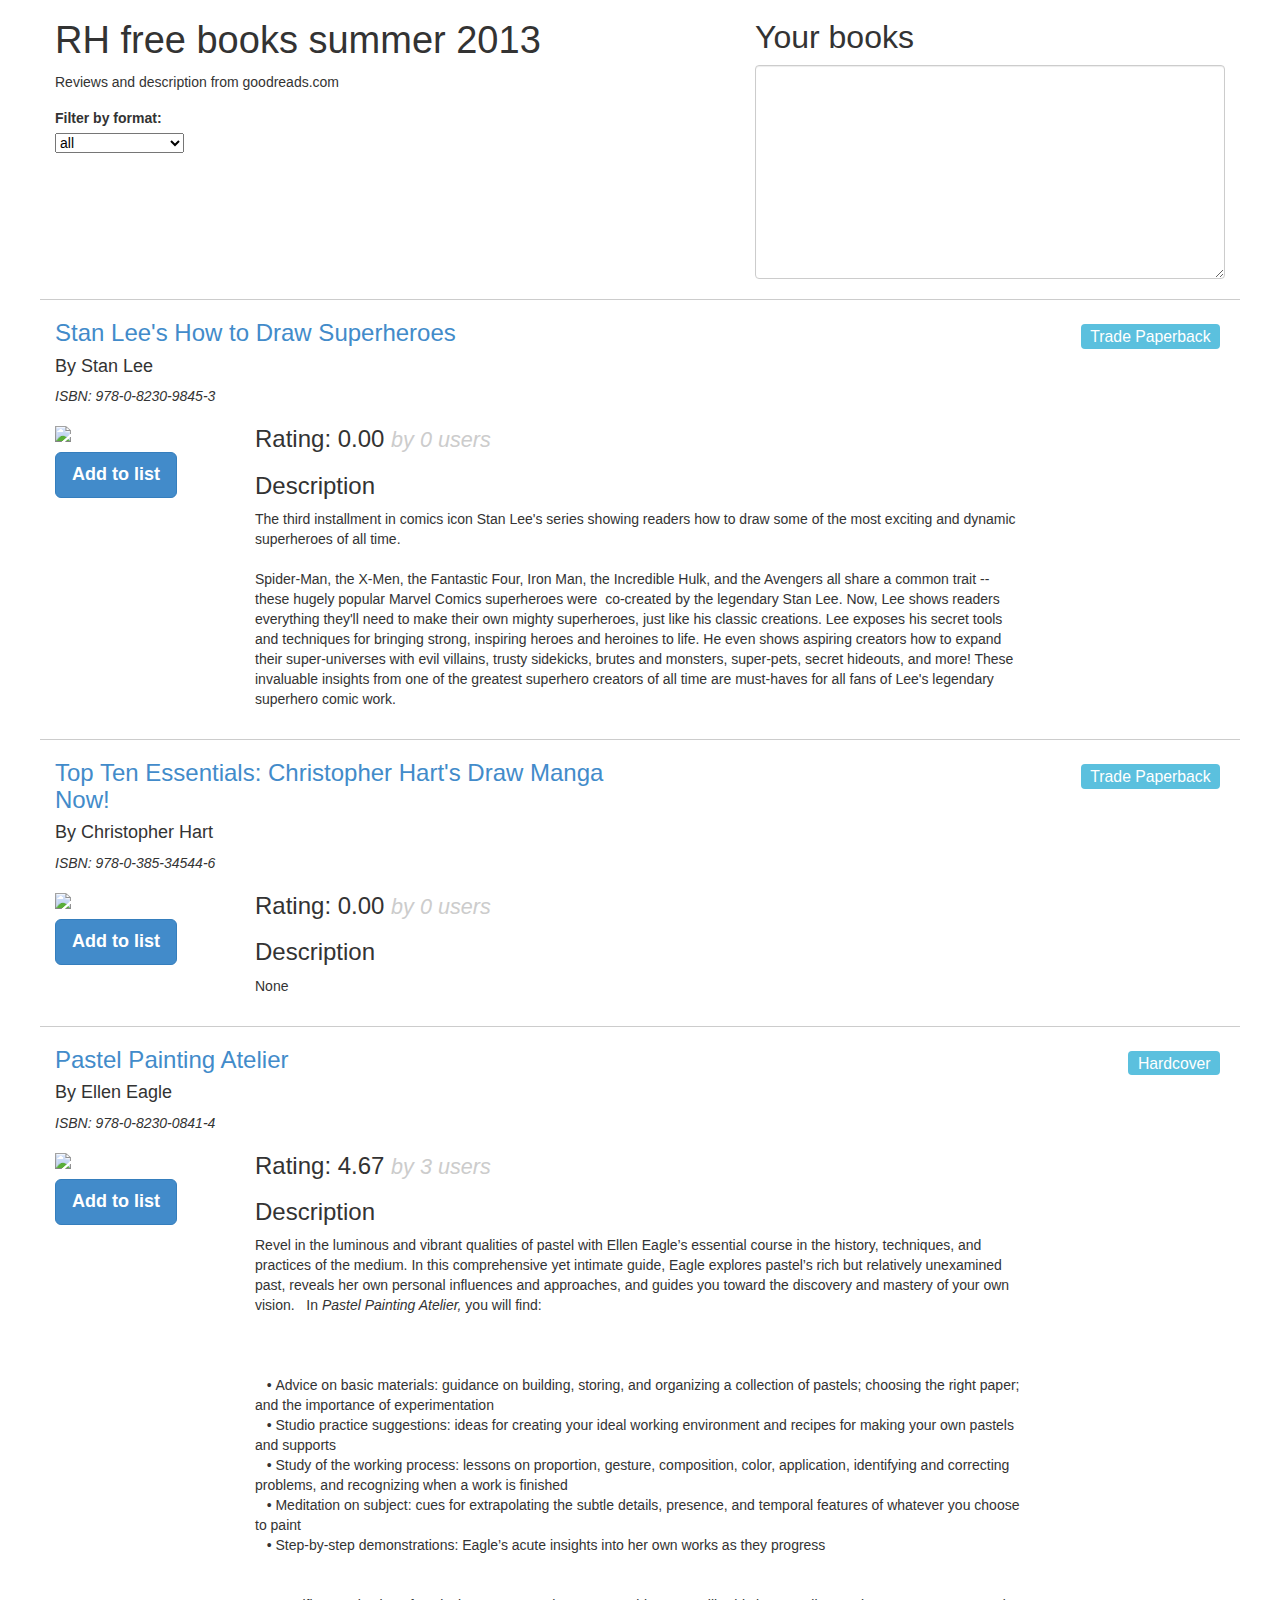
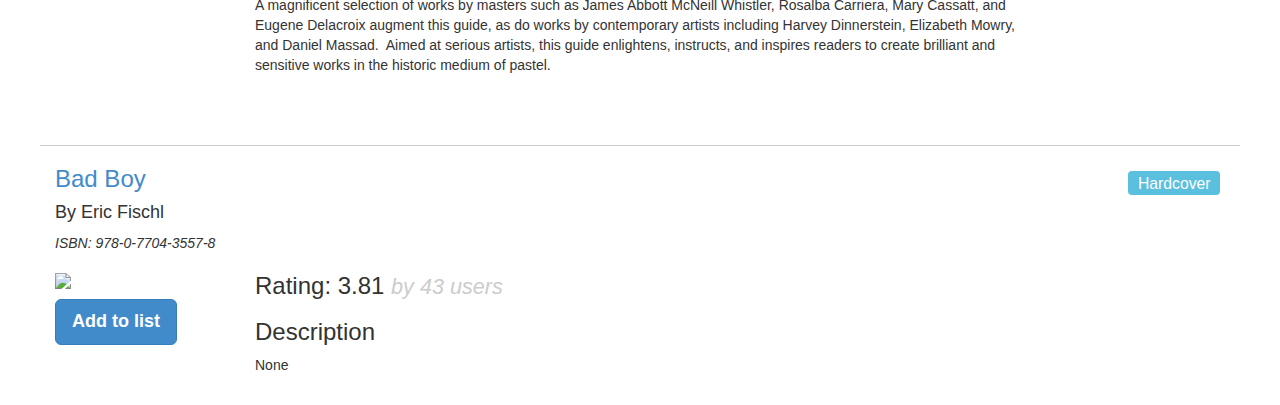
==== commit d400ba02: "added formats and format filters" ====
--- a/index.html
+++ b/index.html
@@ -12,7 +12,20 @@
         <div class="row">
             <div class="col-7">
                 <h1>RH free books summer 2013</h1>
-                <p>Reviews and description from goodreads.com</p>  
+                <p>Reviews and description from goodreads.com</p>
+                <form class="form-horizontal">
+                    <div class="control-group">
+                        <label class="control-label" for="filter-by-format">Filter by format: </label>
+                        <div class="controls">
+                          <select id="filter-by-format">
+                              <option>all</option>
+                                  <option>Trade Paperback</option>
+                                  <option>Hardcover</option>
+                          </select>
+                        </div>
+                    </div>
+                    
+                </form>
             </div>
             <div class="col-5 your-books-container">
                 <h2>Your books</h2>
@@ -22,6 +35,9 @@
         <div class="row">
             <div class="col-12 book">
                 <h3 class="title"><a href="http://www.goodreads.com/book/show/16085532-stan-lee-s-how-to-draw-superheroes" >Stan Lee's How to Draw Superheroes</a></h3>
+                <div class="format-label">
+                    <span class="label label-info">Trade Paperback</span>
+                </div>
                 <h4 class="author">
                     By
                         Stan Lee <br/>
@@ -42,6 +58,9 @@
             </div>
             <div class="col-12 book">
                 <h3 class="title"><a href="http://www.goodreads.com/book/show/16099165-christopher-hart-s-draw-manga-now-top-ten-essentials" >Top Ten Essentials: Christopher Hart's Draw Manga Now!</a></h3>
+                <div class="format-label">
+                    <span class="label label-info">Trade Paperback</span>
+                </div>
                 <h4 class="author">
                     By
                         Christopher Hart <br/>
@@ -62,6 +81,9 @@
             </div>
             <div class="col-12 book">
                 <h3 class="title"><a href="http://www.goodreads.com/book/show/15823454-pastel-painting-atelier" >Pastel Painting Atelier</a></h3>
+                <div class="format-label">
+                    <span class="label label-info">Hardcover</span>
+                </div>
                 <h4 class="author">
                     By
                         Ellen Eagle <br/>
@@ -82,6 +104,9 @@
             </div>
             <div class="col-12 book">
                 <h3 class="title"><a href="http://www.goodreads.com/book/show/15823444-bad-boy" >Bad Boy</a></h3>
+                <div class="format-label">
+                    <span class="label label-info">Hardcover</span>
+                </div>
                 <h4 class="author">
                     By
                         Eric Fischl <br/>
@@ -94,3404 +119,9 @@
                         <button class="btn btn-lg btn-primary add-to-list">Add to list</button>
                     </div>
                     <div class="col-8">
-                        <h3 class="rating">Rating: 3.81 <em> by 38 users</em></h3>
+                        <h3 class="rating">Rating: 3.81 <em> by 43 users</em></h3>
                         <h3>Description</h3>
                         <p class="description">None</p>
-                    </div>
-                </div>
-            </div>
-            <div class="col-12 book">
-                <h3 class="title"><a href="http://www.goodreads.com/book/show/15798986-whitey" >Whitey</a></h3>
-                <h4 class="author">
-                    By
-                        Dick Lehr <br/>
-                        Gerald O'Neill <br/>
-                </h4>
-                <em class="isbn">ISBN: 978-0-307-98653-5</em>
-
-                <div class="row">
-                    <div class="col-2">
-                        <img src="http://d202m5krfqbpi5.cloudfront.net/books/1351213379m/15798986.jpg" class="cover-image" />
-                        <button class="btn btn-lg btn-primary add-to-list">Add to list</button>
-                    </div>
-                    <div class="col-8">
-                        <h3 class="rating">Rating: 3.82 <em> by 75 users</em></h3>
-                        <h3>Description</h3>
-                        <p class="description"><strong>From the bestselling authors of <em>Black Mass</em> comes the definitive biography of Whitey Bulger, the most brutal and sadistic crime boss since Al Capone.</strong><br />  <br /> Drawing on a trove of sealed files and previously classified material, <em>Whitey</em> digs deep into the mind of James J. “Whitey” Bulger, the crime boss and killer who brought the FBI to its knees. He is an American original --a psychopath who fostered a following with a frightening mix of terror, deadly intimidation and the deft touch of a politician who often helped a family in need meet their monthly rent. But the history shows that despite the early false myths portraying him as a Robin Hood figure, Whitey was a supreme narcissist, and everything--every interaction with family and his politician brother Bill Bulger, with underworld cohorts, with law enforcement, with his South Boston neighbors, and with his victims--was always about him. In an Irish-American neighborhood where loyalty has always been rule one, the Bulger brand was loyalty to oneself.<br />                  <br /><em> Whitey</em> deconstructs Bulger's insatiable hunger for power and control. Building on their years of reporting and uncovering new Bulger family records, letters and prison files, Dick Lehr and Gerard O'Neill examine and reveal the factors and forces that created the monster. It's a deeply rendered portrait of evil that spans nearly a century, taking Whitey from the streets of his boyhood Southie in the 1940s to his cell in Alcatraz in the 1950s to his cunning, corrupt pact with the FBI in the 1970s and, finally, to Santa Monica, California where for fifteen years he was hiding in plain sight as one of the FBI's Ten Most Wanted. In a lifetime of crime and murder that ended with his arrest in June 2011, Whitey Bulger became one of the most powerful and deadly crime bosses of the twentieth century. This is his story.</p>
-                    </div>
-                </div>
-            </div>
-            <div class="col-12 book">
-                <h3 class="title"><a href="http://www.goodreads.com/book/show/16030654-queen-of-the-air" >Queen of the Air</a></h3>
-                <h4 class="author">
-                    By
-                        Dean Jensen <br/>
-                </h4>
-                <em class="isbn">ISBN: 978-0-307-98656-6</em>
-
-                <div class="row">
-                    <div class="col-2">
-                        <img src="http://d202m5krfqbpi5.cloudfront.net/books/1356978860m/16030654.jpg" class="cover-image" />
-                        <button class="btn btn-lg btn-primary add-to-list">Add to list</button>
-                    </div>
-                    <div class="col-8">
-                        <h3 class="rating">Rating: 3.82 <em> by 116 users</em></h3>
-                        <h3>Description</h3>
-                        <p class="description">A true life Water for Elephants, Queen of the Air brings the circus world to life through the gorgeously written, true story of renowned trapeze artist and circus performer Leitzel, Queen of the Air, the most famous woman in the world at the turn of the 20th century, and her star-crossed love affair with Alfredo Codona, of the famous Flying Codona Brothers.<br /><br />Like today's Beyonce, Madonna, and Cher, she was known to her vast public by just one name, Leitzel. There may have been some regions on earth where her name was not a household expression, but if so, they were likely on polar ice caps or in the darkest, deepest jungles.<br />       Leitzel was born into Dickensian circumstances, and became a princess and then a queen. She was not much bigger than a good size fairy, just four-foot-ten and less than 100 pounds. In the first part of the 20th century, she presided over a sawdust fiefdom of never-ending magic. She was the biggest star ever of the biggest circus ever, the Ringling Bros. and Barnum &amp; Bailey Circus, The Greatest Show on Earth. <br />    In her life, Leitzel had many suitors (and three husbands), but only one man ever fully captured her heart. He was the handsome Alfredo Codona, the greatest trapeze flyer that had ever lived, the only one in his time who, night after night, executed the deadliest of all big-top feats, The Triple--three somersaults in midair while traveling at 60 m.p.h. The Triple, the salto mortale, as the Italians called it, took the lives of more daredevils than any other circus stunt.</p>
-                    </div>
-                </div>
-            </div>
-            <div class="col-12 book">
-                <h3 class="title"><a href="http://www.goodreads.com/book/show/16169879-shopping-seduction-mr-selfridge" >Shopping, Seduction &amp; Mr. Selfridge</a></h3>
-                <h4 class="author">
-                    By
-                        Lindy Woodhead <br/>
-                </h4>
-                <em class="isbn">ISBN: 978-0-8129-8504-7</em>
-
-                <div class="row">
-                    <div class="col-2">
-                        <img src="http://d202m5krfqbpi5.cloudfront.net/books/1356474891m/16169879.jpg" class="cover-image" />
-                        <button class="btn btn-lg btn-primary add-to-list">Add to list</button>
-                    </div>
-                    <div class="col-8">
-                        <h3 class="rating">Rating: 3.55 <em> by 140 users</em></h3>
-                        <h3>Description</h3>
-                        <p class="description"><strong>If you lived at Downton Abbey, you shopped at Selfridge’s.</strong><br /><br />Harry Gordon Selfridge was a charismatic American who, in twenty-five years working at Marshall Field’s in Chicago, rose from lowly stockboy to a partner in the business which his visionary skills had helped to create. At the turn of the twentieth century he brought his own American dream to London’s Oxford Street where, in 1909, with a massive burst of publicity, Harry opened Selfridge’s, England’s first truly modern built-for-purpose department store. Designed to promote shopping as a sensual and pleasurable experience, six acres of floor space offered what he called “everything that enters into the affairs of daily life,” as well as thrilling new luxuries—from ice-cream soda to signature perfumes. This magical emporium also featured Otis elevators, a bank, a rooftop garden with an ice-skating rink, and a restaurant complete with orchestra—all catering to customers from Anna Pavlova to Noel Coward. The store was “a theatre, with the curtain going up at nine o’clock.” Yet the real drama happened off the shop floor, where Mr. Selfridge navigated an extravagant world of mistresses, opulent mansions, racehorses, and an insatiable addiction to gambling. While his gloriously  iconic store still stands, the man himself would ultimately come crashing down.<br /><br /><strong>“Enthralling . . . [an] energetic and wonderfully detailed biography.”—<em>London Evening Standard</em></strong><br /><strong> </strong><br /><strong>“Will change your view of shopping forever.”—<em>Vogue</em> (U.K.)</strong> </p>
-                    </div>
-                </div>
-            </div>
-            <div class="col-12 book">
-                <h3 class="title"><a href="http://www.goodreads.com/book/show/17263038-attempting-normal" >Attempting Normal</a></h3>
-                <h4 class="author">
-                    By
-                        Marc Maron <br/>
-                </h4>
-                <em class="isbn">ISBN: 978-0-679-64413-2</em>
-
-                <div class="row">
-                    <div class="col-2">
-                        <img src="http://d202m5krfqbpi5.cloudfront.net/books/1367780484m/17263038.jpg" class="cover-image" />
-                        <button class="btn btn-lg btn-primary add-to-list">Add to list</button>
-                    </div>
-                    <div class="col-8">
-                        <h3 class="rating">Rating: 3.75 <em> by 3 users</em></h3>
-                        <h3>Description</h3>
-                        <p class="description"><strong>NATIONAL BESTSELLER</strong><br /><br /><em>People make a mess.</em><br /><strong> </strong><br /> Marc Maron was a parent-scarred, angst-filled, drug-dabbling, love-starved comedian who dreamed of a simple life: a wife, a home, a sitcom to call his own. But instead he woke up one day to find himself fired from his radio job, surrounded by feral cats, and emotionally and financially annihilated by a divorce from a woman he thought he loved. He tried to heal his broken heart through whatever means he could find—minor-league hoarding, Viagra addiction, accidental racial profiling, cat fancying, flying airplanes with his mind—but nothing seemed to work. It was only when he was stripped down to nothing that he found his way back.<br />  <br /><em>Attempting Normal</em> is Marc Maron’s journey through the wilderness of his own mind, a collection of explosively, painfully, addictively funny stories that add up to a moving tale of hope and hopelessness, of failing, flailing, and finding a way. From standup to television to his outrageously popular podcast, <em>WTF with Marc Maron,</em> Marc has always been a genuine original, a disarmingly honest, intensely smart, brutally open comic who finds wisdom in the strangest places. This is his story of the winding, potholed road from madness and obsession and failure to something like normal, the thrillingly comic journey of a sympathetic f***up who’s trying really hard to do better without making a bigger mess. Most of us will relate.<br />  <br /><strong>Praise for Marc Maron and <em>WTF</em></strong><br /><strong> </strong><br />“The stuff of comedy legend.”<strong>—<em>Rolling Stone </em></strong><br /> <br />“Marc Maron is a startlingly honest, compelling, and hilarious comedian-poet. Truly one of the greatest of all time.”<strong>—Louis C.K.</strong><br />  <br /> “I’ve known Marc for years and I can tell you first hand that he’s passionate, fearless, honest, self-absorbed, neurotic, and screamingly funny.”<strong>—David Cross</strong><br />  <br />“Revered among his peers . . . raw and unflinchingly honest.”<strong>—<em>Entertainment Weekly</em></strong><br /><br />“Devastatingly funny.”<strong>—<em>Los Angeles Times</em></strong><br /><em> </em><br /> “For a comedy nerd, this show is nirvana.”<strong>—Judd Apatow</strong><br /><br /><br /><em>From the Hardcover edition.</em></p>
-                    </div>
-                </div>
-            </div>
-            <div class="col-12 book">
-                <h3 class="title"><a href="http://www.goodreads.com/book/show/16142075-elsewhere" >Elsewhere</a></h3>
-                <h4 class="author">
-                    By
-                        Richard Russo <br/>
-                </h4>
-                <em class="isbn">ISBN: 978-0-307-94976-9</em>
-
-                <div class="row">
-                    <div class="col-2">
-                        <img src="http://d202m5krfqbpi5.cloudfront.net/books/1365463467m/16142075.jpg" class="cover-image" />
-                        <button class="btn btn-lg btn-primary add-to-list">Add to list</button>
-                    </div>
-                    <div class="col-8">
-                        <h3 class="rating">Rating: 3.73 <em> by 4 users</em></h3>
-                        <h3>Description</h3>
-                        <p class="description">After eight commanding works of fiction, the Pulitzer Prize winner now turns to memoir in a hilarious, moving, and always surprising account of his life, his parents, and the upstate New York town they all struggled variously to escape.<br /><br />Anyone familiar with Richard Russo's acclaimed novels will recognize Gloversville once famous for producing that eponymous product and anything else made of leather. This is where the author grew up, the only son of an aspirant mother and a charming, feckless father who were born into this close-knit community. But by the time of his childhood in the 1950s, prosperity was inexorably being replaced by poverty and illness (often tannery-related), with everyone barely scraping by under a very low horizon.<br /><br />A world elsewhere was the dream his mother instilled in Rick, and strived for herself, and their subsequent adventures and tribulations in achieving that goal—beautifully recounted here—were to prove lifelong, as would Gloversville's fearsome grasp on them both. Fraught with the timeless dynamic of going home again, encompassing hopes and fears and the relentless tides of familial and individual complications, this story is arresting, comic, heartbreaking, and truly beautiful, an immediate classic.</p>
-                    </div>
-                </div>
-            </div>
-            <div class="col-12 book">
-                <h3 class="title"><a href="http://www.goodreads.com/book/show/15798797-mom-me-mom" >Mom &amp; Me &amp; Mom</a></h3>
-                <h4 class="author">
-                    By
-                        Maya Angelou <br/>
-                </h4>
-                <em class="isbn">ISBN: 978-1-4000-6611-7</em>
-
-                <div class="row">
-                    <div class="col-2">
-                        <img src="http://d202m5krfqbpi5.cloudfront.net/books/1344371038m/15798797.jpg" class="cover-image" />
-                        <button class="btn btn-lg btn-primary add-to-list">Add to list</button>
-                    </div>
-                    <div class="col-8">
-                        <h3 class="rating">Rating: 3.95 <em> by 1212 users</em></h3>
-                        <h3>Description</h3>
-                        <p class="description"><strong><em>NEW YORK TIMES</em> BESTSELLER</strong><br /><br />The story of Maya Angelou’s extraordinary life has been chronicled in her multiple bestselling autobiographies. But now, at last, the legendary author shares the deepest personal story of her life: her relationship with her mother.<br />  <br /> For the first time, Angelou reveals the triumphs and struggles of being the daughter of Vivian Baxter, an indomitable spirit whose petite size belied her larger-than-life presence—a presence absent during much of Angelou’s early life. When her marriage began to crumble, Vivian famously sent three-year-old Maya and her older brother away from their California home to live with their grandmother in Stamps, Arkansas. The subsequent feelings of abandonment stayed with Angelou for years, but their reunion, a decade later, began a story that has never before been told. In <em>Mom &amp; Me &amp; Mom</em>, Angelou dramatizes her years reconciling with the mother she preferred to simply call “Lady,” revealing the profound moments that shifted the balance of love and respect between them.<br />  <br /> Delving into one of her life’s most rich, rewarding, and fraught relationships, <em>Mom &amp; Me &amp; Mom</em> explores the healing and love that evolved between the two women over the course of their lives, the love that fostered Maya Angelou’s rise from immeasurable depths to reach impossible heights.<br /><br /><strong>Praise for <em>Mom &amp; Me &amp; Mom</em></strong><br /><em> </em><br />“<em>Mom &amp; Me &amp; Mom</em> is delivered with Angelou’s trademark good humor and fierce optimism. If any resentments linger between these lines, if lives are partially revealed without all the bitter details exposed, well, that is part of Angelou’s forgiving design. As an account of reconciliation, this little book is just revealing enough, and pretty <strong>irresistible</strong>.”—<em>The Washington Post</em><br />  <br /> “Moving . . . a <strong>remarkable</strong> portrait of two courageous souls.”—<em>People</em><br /><br />“[The] latest, and <strong>most potent, of her serial autobiographies</strong> . . . [a] tough-minded, tenderhearted addition to Angelou’s spectacular canon.”—<em>Elle</em><br /><em> </em><br /> “Mesmerizing . . . Angelou has <strong>a way with words that can still dazzle us</strong>, and with her mother as a subject, Angelou has a near-perfect muse and mystery woman.”—<em>Essence</em><br /><em> </em><br /> “True to her style, [Angelou’s] writing cuts to the chase with compression and simplicity, and there in the background is a calypso smoothness, flurries and showers of musicality between the moments of wickedness. . . . A <strong>tightly strung, finely tuned</strong> memoir about life with her mother.”—<em>Kirkus Reviews</em><br /><em> </em><br /> “In this loving recollection of a complicated relationship, Angelou for the first time details the mother-daughter journey to reconciliation and unwavering connection and support. . . . Angelou vividly portrays a spirited woman. . . . [A] <strong>remarkable and deeply revealing</strong> chronicle of love and healing.”—<em>Booklist</em><br /><em> </em><br /> “Written with her customary eloquence . . . follows in the episodic style of Angelou’s earlier volumes of autobiography, <strong>pulling the reader along effortlessly</strong>. The lessons and the love presented here will speak to those trying to make their way in the world.”—<em>Publishers Weekly<br /></em><br />“In straightforward style, <em>Mom &amp; Me &amp; Mom</em> <strong>dives deeply</strong> into Angelou’s complicated relationship with her mother. . . . At 84, Angelou shows few signs of slowing down.”—<em>BookPage</em></p>
-                    </div>
-                </div>
-            </div>
-            <div class="col-12 book">
-                <h3 class="title"><a href="http://www.goodreads.com/book/show/16041808-wild" >Wild</a></h3>
-                <h4 class="author">
-                    By
-                        Cheryl Strayed <br/>
-                </h4>
-                <em class="isbn">ISBN: 978-0-307-47607-4</em>
-
-                <div class="row">
-                    <div class="col-2">
-                        <img src="http://d202m5krfqbpi5.cloudfront.net/books/1365463000m/16041808.jpg" class="cover-image" />
-                        <button class="btn btn-lg btn-primary add-to-list">Add to list</button>
-                    </div>
-                    <div class="col-8">
-                        <h3 class="rating">Rating: 3.93 <em> by 328 users</em></h3>
-                        <h3>Description</h3>
-                        <p class="description"><strong>A Best Nonfiction Book of 2012: <em>The Boston Globe</em>, <em>Entertainment Weekly<br /></em>A Best Book of the Year: NPR, <em>St. Louis Dispatch, Vogue</em></strong><br /><br />At twenty-two, Cheryl Strayed thought she had lost everything. In the wake of her mother’s death, her family scattered and her own marriage was soon destroyed. Four years later, with nothing more to lose, she made the most impulsive decision of her life. With no experience or training, driven only by blind will, she would hike more than a thousand miles of the Pacific Crest Trail from the Mojave Desert through California and Oregon to Washington State—and she would do it alone. Told with suspense and style, sparkling with warmth and humor, <em>Wild</em> powerfully captures the terrors and pleasures of one young woman forging ahead against all odds on a journey that maddened, strengthened, and ultimately healed her.</p>
-                    </div>
-                </div>
-            </div>
-            <div class="col-12 book">
-                <h3 class="title"><a href="http://www.goodreads.com/book/show/16041884-the-passage-of-power" >The Passage of Power</a></h3>
-                <h4 class="author">
-                    By
-                        Robert A. Caro <br/>
-                </h4>
-                <em class="isbn">ISBN: 978-0-375-71325-5</em>
-
-                <div class="row">
-                    <div class="col-2">
-                        <img src="http://d202m5krfqbpi5.cloudfront.net/books/1363837011m/16041884.jpg" class="cover-image" />
-                        <button class="btn btn-lg btn-primary add-to-list">Add to list</button>
-                    </div>
-                    <div class="col-8">
-                        <h3 class="rating">Rating: 4.58 <em> by 9 users</em></h3>
-                        <h3>Description</h3>
-                        <p class="description"><strong>A <em>New York Times</em> Top Ten Book of 2012<br />Best Biography of 2012, National Book Critics Circle<br />A <em>Washington Post</em> Notable Work of Nonfiction<br />A Best Book of the Year: <em>The Boston Globe,</em> <em>Entertainment Weekly, St. Louis Dispatch</em></strong><em> <br /></em><br /><em>The Passage of Power</em> follows Lyndon Johnson through both the most frustrating and most triumphant periods of his career—1958 to 1964. It is an unparalleled account of the machinations behind both John Kennedy’s 1960 presidential nomination and his decision to offer Johnson the vice presidency, and of Johnson’s humiliation and powerlessness in that role. <br /><br />With the consummate skill of a master storyteller, Caro exposes the savage animosity between Johnson and Robert Kennedy, portraying one of America’s great political feuds. And for the first time, in Caro’s breathtakingly vivid narrative, we see the Kennedy assassination through Lyndon Johnson’s eyes, and watch as the political genius with which Johnson had ruled the Senate now enables him to grasp the reins of the presidency with supreme mastery, and, within weeks, make it wholly his own, surmounting unprecedented obstacles in order to fulfill the highest purpose of the presidency. It is an epic story, displaying all the narrative energy and illuminating insight that led the Times of London to acclaim The Years of Lyndon Johnson as “one of the truly great political biographies of the modern age.”</p>
-                    </div>
-                </div>
-            </div>
-            <div class="col-12 book">
-                <h3 class="title"><a href="http://www.goodreads.com/book/show/16071721-bootstrapper" >Bootstrapper</a></h3>
-                <h4 class="author">
-                    By
-                        Mardi Jo Link <br/>
-                </h4>
-                <em class="isbn">ISBN: 978-0-307-59691-8</em>
-
-                <div class="row">
-                    <div class="col-2">
-                        <img src="http://d202m5krfqbpi5.cloudfront.net/books/1358885360m/16071721.jpg" class="cover-image" />
-                        <button class="btn btn-lg btn-primary add-to-list">Add to list</button>
-                    </div>
-                    <div class="col-8">
-                        <h3 class="rating">Rating: 3.66 <em> by 327 users</em></h3>
-                        <h3>Description</h3>
-                        <p class="description"><strong>Poignant, irreverent, and hilarious: the memoir of a woman who, after ending her nineteen-year marriage, staves off a perpetually empty bank account, saves her century-old farmhouse from foreclosure with the help of her three young sons, and reclaims her life.</strong><br /><br />It's the summer of 2005, and Mardi Jo Link's dream of living the simple life has unraveled into debt, heartbreak, and perpetually ragged cuticles. Still, when she and her husband call it quits, leaving her more broke than ever, Link makes a seemingly impossible resolution: to hang on to her northern Michigan farm and continue to raise her boys on well water and wood chopping and dirt. Armed with an unfailing sense of humor and her three resolute accomplices, Link confronts blizzards and coyotes, learns about Zen divorce and the best way to butcher a hog, dominates a zucchini-growing contest and wins a year's supply of local bread, masters the art of bargain cooking, deals with rampaging poultry, and finds her way to a truly rich existence. Told with endless heart and candor, Bootstrapper is a story of motherhood and survival and self-discovery, of an indomitable woman who, against all the odds, holds on to what matters most. </p>
-                    </div>
-                </div>
-            </div>
-            <div class="col-12 book">
-                <h3 class="title"><a href="http://www.goodreads.com/book/show/1079752.Gift_from_the_Sea" >Gift from the Sea</a></h3>
-                <h4 class="author">
-                    By
-                        Anne Morrow Lindbergh <br/>
-                </h4>
-                <em class="isbn">ISBN: 978-0-679-73241-9</em>
-
-                <div class="row">
-                    <div class="col-2">
-                        <img src="http://www.goodreads.com/assets/nocover/111x148.png" class="cover-image" />
-                        <button class="btn btn-lg btn-primary add-to-list">Add to list</button>
-                    </div>
-                    <div class="col-8">
-                        <h3 class="rating">Rating: 4.16 <em> by 204 users</em></h3>
-                        <h3>Description</h3>
-                        <p class="description">This small book of great and simple wisdom has spoken to hundreds of thousands of readers, and continues to influence women's lives. In her afterword, Anne Morrow Lindbergh reflects on a world totally unchanged in the profound need in women for self-realization; the need for each woman to learn and relearn the painful lesson that "woman must come of age by herself--she must find her true center alone.</p>
-                    </div>
-                </div>
-            </div>
-            <div class="col-12 book">
-                <h3 class="title"><a href="http://www.goodreads.com/book/show/17345204-el-peregrino-de-compostela" >El peregrino</a></h3>
-                <h4 class="author">
-                    By
-                        Paulo Coelho <br/>
-                </h4>
-                <em class="isbn">ISBN: 978-0-345-80704-5</em>
-
-                <div class="row">
-                    <div class="col-2">
-                        <img src="http://www.goodreads.com/assets/nocover/111x148.png" class="cover-image" />
-                        <button class="btn btn-lg btn-primary add-to-list">Add to list</button>
-                    </div>
-                    <div class="col-8">
-                        <h3 class="rating">Rating: 3.62 <em> by 2 users</em></h3>
-                        <h3>Description</h3>
-                        <p class="description">"Cheguei à cidade depois de tomar um ônibus da linha entre Pedrafita e Compostela. Em 4 horas fizemos os 150 km que separavam essas duas cidades e me lembrei da minha peregrinação: às vezes precisava de duas semanas para percorrer essa mesma distância a pé. Dentro de pouco tempo pegarei um avião de volta para o Brasil... Tenho muito o quê fazer. Passa pela minha cabeça a ideia de escrever um livro sobre o que vivi. Mas esta é ainda uma ideia remota..." - Paulo Coelho<br /><br />O livro conta a jornada de três meses de Paulo Coelho em peregrinação pelos quase setecentos quilômetros que separam o sul da França, onde teve o início da caminhada, da cidade de Santiago de Compostela, na Galiza.<br /><br />A obra relata a saga de Paulo Coelho que busca pelos mistérios sagrados da magia, seu encontro com um mago italiano, Petrus, que é seu guia, as experiências místicas conhecidas como As Práticas de Ram (Regnus Agnus Mundi) e a passagem por um dos três caminhos sagrados da antiguidade: O Caminho de Santiago de Compostela. Nessa obra, Paulo Coelho retrata com muita perfeição todas suas experiências pelo caminho.</p>
-                    </div>
-                </div>
-            </div>
-            <div class="col-12 book">
-                <h3 class="title"><a href="http://www.goodreads.com/book/show/10144223-the-spiritual-power-of-nonviolence" >(Spanish Language Edition)</a></h3>
-                <h4 class="author">
-                    By
-                        George Wolfe <br/>
-                </h4>
-                <em class="isbn">ISBN: </em>
-
-                <div class="row">
-                    <div class="col-2">
-                        <img src="http://d202m5krfqbpi5.cloudfront.net/books/1355048986m/10144223.jpg" class="cover-image" />
-                        <button class="btn btn-lg btn-primary add-to-list">Add to list</button>
-                    </div>
-                    <div class="col-8">
-                        <h3 class="rating">Rating: 0.00 <em> by 0 users</em></h3>
-                        <h3>Description</h3>
-                        <p class="description">Religion and violence—the two concepts seem incompatible. Yet many scriptures contain martial images and stories of god-inspired military conquest. This book confronts this theological contradiction from an interfaith perspective and makes a compelling case for offering peace education and interreligious dialogue on a global scale.</p>
-                    </div>
-                </div>
-            </div>
-            <div class="col-12 book">
-                <h3 class="title"><a href="http://www.goodreads.com/book/show/13131171-deep-leadership" >Deep Leadership</a></h3>
-                <h4 class="author">
-                    By
-                        Joe Macinnis <br/>
-                </h4>
-                <em class="isbn">ISBN: 978-0-307-36110-3</em>
-
-                <div class="row">
-                    <div class="col-2">
-                        <img src="http://d202m5krfqbpi5.cloudfront.net/books/1347585332m/13131171.jpg" class="cover-image" />
-                        <button class="btn btn-lg btn-primary add-to-list">Add to list</button>
-                    </div>
-                    <div class="col-8">
-                        <h3 class="rating">Rating: 3.86 <em> by 7 users</em></h3>
-                        <h3>Description</h3>
-                        <p class="description">In this new twist on a topic of perennial interest, Joe MacInnis shows how the leadership traits forged in extraordinary circumstances are transferrable to our everyday lives. Simply put, this is a handbook for building character.<br /><strong> </strong><br />Some people are born leaders. The rest of us find ourselves in positions where leadership is required. Self-described "accidental leader" Dr. Joe MacInnis found himself in such a situation: deep beneath the ice of the Arctic Ocean. Starting with his undersea explorations, this physician, scientist, author and motivational speaker shares an accessible--and obtainable--list of leadership traits inspired by his own journey and the icons he's learned from over the years. <strong>Deep Leadership</strong><em> </em>is an eminently digestible book with short lessons and anecdotes. Think <strong>Rework</strong><em> </em>meets <strong>Iacocca</strong><em>. </em>Its centre is the author's 12 "Essential Traits of Leadership": Cool Competence, Powerful Presentations, Physical Toughness, Hot-Zone Humour, Mental Resilience, Strategic Imagination, High-Empathy Communication, Enduring Trust, Fierce Ingenuity, Team Genius, Resolute Courage and Warrior's Honour.<br /> <br />Each trait is communicated with an anecdote from MacInnis's experience, making it totally memorable. MacInnis also gives the reader a primer to navigate his or her own path toward leadership, including such practices as keeping a journal, building a library, and finding mentors.<br /><br /><br /><em>From the Hardcover edition.</em></p>
-                    </div>
-                </div>
-            </div>
-            <div class="col-12 book">
-                <h3 class="title"><a href="http://www.goodreads.com/book/show/13536515-a-game-of-thrones" >A Game of Thrones: The Graphic Novel: Volume Two</a></h3>
-                <h4 class="author">
-                    By
-                        Daniel Abraham <br/>
-                        Tommy Patterson <br/>
-                        George R.R. Martin <br/>
-                </h4>
-                <em class="isbn">ISBN: 978-0-440-42322-5</em>
-
-                <div class="row">
-                    <div class="col-2">
-                        <img src="http://d202m5krfqbpi5.cloudfront.net/books/1350811289m/13536515.jpg" class="cover-image" />
-                        <button class="btn btn-lg btn-primary add-to-list">Add to list</button>
-                    </div>
-                    <div class="col-8">
-                        <h3 class="rating">Rating: 4.18 <em> by 116 users</em></h3>
-                        <h3>Description</h3>
-                        <p class="description">You've read the books. You've watched the hit series on HBO. Now acclaimed novelist Daniel Abraham and illustrator Tommy Patterson bring George R. R. Martin's epic fantasy masterwork "A Game of Thrones" to majestic new life in the pages of this full-color graphic novel. Comprised of the initial six issues of the graphic series, this is the first volume in what is sure to be one of the most coveted collaborations of the year. <br /><br />Winter is coming. Such is the stern motto of House Stark, the northernmost of the fiefdoms that owe allegiance to King Robert Baratheon in far-off King's Landing. There Eddard Stark of Winterfell rules in Robert's name. There his family dwells in peace and comfort: his proud wife, Catelyn; his sons Robb, Brandon, and Rickon; his daughters Sansa and Arya; and his bastard son, Jon Snow. Far to the north, behind the towering Wall, lie savage Wildings and worse--unnatural things relegated to myth during the centuries-long summer, but proving all too real and all too deadly in the turning of the season. <br /><br />Yet a more immediate threat lurks to the south, where Jon Arryn, the Hand of the King, has died under mysterious circumstances. Now Robert is riding north to Winterfell, bringing his queen, the lovely but cold Cersei, his son, the cruel, vainglorious Prince Joffrey, and the queen's brothers Jamie and Tyrion of the powerful and wealthy House Lannister--the first a swordsman without equal, the second a dwarf whose stunted stature belies a brilliant mind. All are heading for Winterfell and a fateful encounter that will change the course of kingdoms.  <br /><br />Meanwhile, across the Narrow Sea, Prince Viserys, heir of the fallen House Targaryen, which once ruled all of Westeros, schemes to reclaim the throne with an army of barbarian Dothraki--whose loyalty he will purchase in the only coin left to him: his beautiful yet innocent sister, Daenerys.</p>
-                    </div>
-                </div>
-            </div>
-            <div class="col-12 book">
-                <h3 class="title"><a href="http://www.goodreads.com/book/show/16156291-old-school-comfort-food" >Old-School Comfort Food</a></h3>
-                <h4 class="author">
-                    By
-                        Alex Guarnaschelli <br/>
-                </h4>
-                <em class="isbn">ISBN: 978-0-307-95655-2</em>
-
-                <div class="row">
-                    <div class="col-2">
-                        <img src="http://d202m5krfqbpi5.cloudfront.net/books/1357703301m/16156291.jpg" class="cover-image" />
-                        <button class="btn btn-lg btn-primary add-to-list">Add to list</button>
-                    </div>
-                    <div class="col-8">
-                        <h3 class="rating">Rating: 3.73 <em> by 70 users</em></h3>
-                        <h3>Description</h3>
-                        <p class="description"><strong>How does one become an Iron Chef and a <em>Chopped</em> judge on Food Network—and what does she <em>really</em> cook at home?</strong><br /><br />Alex Guarnaschelli grew up in a home suffused with a love of cooking, where soufflés and cheeseburgers were equally revered. The daughter of a respected cookbook editor and a Chinese cooking enthusiast, Alex developed a passion for food at a young age, sealing her professional fate. <em>Old-School Comfort Food</em> shares her journey from waist-high taste-tester to trained chef who now adores spending time in the kitchen with her daughter, along with the 100 recipes for how she learned to cook—and the way she still loves to eat.<br /><br />Here are Alex’s secrets to great home cooking, where humble ingredients and familiar preparations combine with excellent technique and care to create memorable meals. Alex brings her recipes to life with reminiscences of everything from stealing tomatoes from her aunt’s garden and her first bite of her mother’s pâté to being one of the few women in the kitchen of a renowned Parisian restaurant and serving celebrity clientele in her own successful New York City establishments. With 75 color photographs and ephemera, <em>Old-School Comfort Food</em> is Alex’s love letter to deliciousness.</p>
-                    </div>
-                </div>
-            </div>
-            <div class="col-12 book">
-                <h3 class="title"><a href="http://www.goodreads.com/book/show/15796973-try-this-at-home" >Try This at Home</a></h3>
-                <h4 class="author">
-                    By
-                        Richard Blais <br/>
-                        Tom Colicchio <br/>
-                </h4>
-                <em class="isbn">ISBN: 978-0-307-98527-9</em>
-
-                <div class="row">
-                    <div class="col-2">
-                        <img src="http://d202m5krfqbpi5.cloudfront.net/books/1346376107m/15796973.jpg" class="cover-image" />
-                        <button class="btn btn-lg btn-primary add-to-list">Add to list</button>
-                    </div>
-                    <div class="col-8">
-                        <h3 class="rating">Rating: 3.34 <em> by 29 users</em></h3>
-                        <h3>Description</h3>
-                        <p class="description"><strong>From Bravo’s <em>Top Chef All-Stars</em> winner Richard Blais comes his very cool debut cookbook for home cooks looking to up their game with more excitement in the kitchen. This is accessible and fun, and includes the signature recipes, flavor combinations, and cooking techniques that have made him such a popular chef.</strong><br /><br /> A new way to make a dish is always on Richard Blais’s mind. He has a wildly creative approach—whether it’s adding coffee to his butter, which he serves with pancakes; incorporating the flavors of pastrami into mustard; making cannelloni out of squid; microwaving apple sauce for his pork chops; or cooking lamb shanks in root beer. In his debut cookbook, with equal degrees of enthusiasm and humor, he shares 125 delicious recipes that are full of surprise and flavor. Plus there are 25 variations to add more adventure to your cooking—such as making cheese foam for your burger or mashed sous vide peas to serve alongside your entrée. Dive into an exploration of your kitchen for both creativity and enjoyment. Now try this at home!</p>
-                    </div>
-                </div>
-            </div>
-            <div class="col-12 book">
-                <h3 class="title"><a href="http://www.goodreads.com/book/show/13414677-my-beverly-hills-kitchen" >My Beverly Hills Kitchen</a></h3>
-                <h4 class="author">
-                    By
-                        Alex Hitz <br/>
-                </h4>
-                <em class="isbn">ISBN: 978-0-307-70152-7</em>
-
-                <div class="row">
-                    <div class="col-2">
-                        <img src="http://d202m5krfqbpi5.cloudfront.net/books/1333576688m/13414677.jpg" class="cover-image" />
-                        <button class="btn btn-lg btn-primary add-to-list">Add to list</button>
-                    </div>
-                    <div class="col-8">
-                        <h3 class="rating">Rating: 3.20 <em> by 10 users</em></h3>
-                        <h3>Description</h3>
-                        <p class="description">From the restaurateur and television personality Alex Hitz comes this cookbook of more than 175 all-time favorite Southern dishes. In "My Beverly Hills Kitchen," Hitz blends the home cooking of his mother's Atlanta kitchen with lessons he learned from some of the world's great chefs and hosts to come up with classic, satisfying comfort food. <br />These step-by-step recipes are so clear that anyone can do them. Hitz shows you how to prepare a meal for two or twenty and that quality is achievable on any budget. He reimagines best-loved dishes and adds that little something extra to make them more delicious than you ever dreamed possible. The twelve chapters include such signature recipes as Sweet Potato Vichyssoise, Cold Pea Soup with Mint, Scrambled Eggs with Caviar, Dorothy's Baked Cheddar Grits, Millionaire's Macaroni and Cheese, Salmon Pot Pie, Perfect Roast Tenderloin of Beef, Dorothy's Fried Chicken, Salted Caramel Cake, Apple Pear Crumble, and Molten Chocolate Cake with Bourbon Whipped Cream. There are also recipes and stories from Hitz's famous friends who were known for their simple but fantastic food--Bill Blass's Sour Cream Souffle, Nan Kempner's Bacon Sticks, Connie Wald's Penne with Vodka Sauce, and Betsy Bloomingdale's Peach Ice Cream. <br />Hitz suggests perfect menus for every season and will show you how to make every day a special occasion. He shares his secrets about entertaining, ingredients, and cookware that guarantee the best results and will make a difference as you become a great chef and host on your own. <br /> Comfort food has never been this irresistible--or easy.<br /><br /><br /></p>
-                    </div>
-                </div>
-            </div>
-            <div class="col-12 book">
-                <h3 class="title"><a href="http://www.goodreads.com/book/show/12248332-beerlicious" >Beerlicious</a></h3>
-                <h4 class="author">
-                    By
-                        Ted Reader <br/>
-                </h4>
-                <em class="isbn">ISBN: 978-0-7710-7367-0</em>
-
-                <div class="row">
-                    <div class="col-2">
-                        <img src="http://d202m5krfqbpi5.cloudfront.net/books/1333579326m/12248332.jpg" class="cover-image" />
-                        <button class="btn btn-lg btn-primary add-to-list">Add to list</button>
-                    </div>
-                    <div class="col-8">
-                        <h3 class="rating">Rating: 5.00 <em> by 5 users</em></h3>
-                        <h3>Description</h3>
-                        <p class="description">World Famous BBQ chef Ted Reader combines his favourite passions -- beer &amp; BBQ -- and launches his most daring collection of grilling recipes yet!<br /> <br />In this cookbook you will find recipes from Ted Reader, his family, friends and fans. Each recipe is made with a different beer that Teddy chose for unique reasons and flavours. He believes that the essence of great backyard grilling and smoking comes from having fun and if you know Ted, you know that he lives to have fun.<br /> <br />Written in Reader's classic friendly and accessible style and accompanied by incredible food photography, <strong>Beerlicious</strong><em> </em>is this season's must-have BBQ book. It provides BBQ enthusiasts with fantastic recipes and offers insight about what beers pair best with each dish.</p>
-                    </div>
-                </div>
-            </div>
-            <div class="col-12 book">
-                <h3 class="title"><a href="http://www.goodreads.com/book/show/15799337-bobby-flay-s-barbecue-addiction" >Bobby Flay's Barbecue Addiction</a></h3>
-                <h4 class="author">
-                    By
-                        Bobby Flay <br/>
-                        Stephanie Banyas <br/>
-                        Sally Jackson <br/>
-                </h4>
-                <em class="isbn">ISBN: 978-0-307-46139-1</em>
-
-                <div class="row">
-                    <div class="col-2">
-                        <img src="http://d202m5krfqbpi5.cloudfront.net/books/1352422834m/15799337.jpg" class="cover-image" />
-                        <button class="btn btn-lg btn-primary add-to-list">Add to list</button>
-                    </div>
-                    <div class="col-8">
-                        <h3 class="rating">Rating: 3.87 <em> by 15 users</em></h3>
-                        <h3>Description</h3>
-                        <p class="description"><strong>The man who got America fired up about grilling now extends his serious outdoor skills to low and slow barbecue and the intoxicating flavors of wood smoke.</strong><br /> <br />You’ve always known the best grilling recipes come from chef-restaurateur and Food Network star Bobby Flay. Now, just as on his Emmy award-winning show of the same name, Bobby turns his attention to true barbecue in <em>Bobby Flay’s Barbecue Addiction</em>. With this book you get the best of both worlds and can decide whether to barbecue Tuscan Rosemary Smoked Whole Chickens or quickly grill some Pimiento Cheese-Bacon Burgers, depending upon your craving.<br />   Here is everything you need for a great backyard bash: pitchers of cold drinks, such as Sparkling Bourbon Lemonade, and platters of starters to share, like Grilled Shrimp Skewers with Cilantro-Mint Chutney, and inventive sides, including New Potato-Corn Chowder Salad.<br />   You’ll also find tons of helpful information on the pros and cons of different cookers, fuels, woods, and grilling gear; how to light and tend a fire; how to tell when your steaks are done; as well as Bobby’s top ten tips for the perfect cookout. With 150 recipes and 100 color photographs, <em>Bobby Flay’s Barbecue Addiction </em>is the new outdoor cooking manifesto for fellow worshippers of smoke, fire, and good times.</p>
-                    </div>
-                </div>
-            </div>
-            <div class="col-12 book">
-                <h3 class="title"><a href="http://www.goodreads.com/book/show/16071749-everyday-barbecue" >Everyday Barbecue</a></h3>
-                <h4 class="author">
-                    By
-                        Myron Mixon <br/>
-                        Kelly Alexander <br/>
-                </h4>
-                <em class="isbn">ISBN: 978-0-345-54364-6</em>
-
-                <div class="row">
-                    <div class="col-2">
-                        <img src="http://d202m5krfqbpi5.cloudfront.net/books/1363837128m/16071749.jpg" class="cover-image" />
-                        <button class="btn btn-lg btn-primary add-to-list">Add to list</button>
-                    </div>
-                    <div class="col-8">
-                        <h3 class="rating">Rating: 3.50 <em> by 3 users</em></h3>
-                        <h3>Description</h3>
-                        <p class="description"><strong>“Barbecue is a simple food. Don’t mess it up.”</strong><br />  <br />As the winningest man in barbecue, a <em>New York Times</em> bestselling cookbook author, and a judge on the hit show <em>BBQ Pitmasters</em> on Discovery’s Destination America, Myron Mixon knows more about smoking meat than any man alive. And now he’s on a mission to prove to home cooks everywhere that they can make great barbecue any day of the week—in the comfort of their own backyard or kitchen, no matter their skill level. Across the country at competitions and in his Pride &amp; Joy Bar-B-Que restaurants, Mixon has proven that no other pitmaster’s food can touch his when he’s behind a smoker. But he doesn’t need fancy equipment to do it: He can cook delicious barbecue with any grill, smoker, or oven, even on the busiest weeknight, and you’ll be able to, too, with the nearly 150 recipes in <em>Everyday Barbecue</em>. Armed with Mixon’s advice and tips, you’ll discover that barbecue isn’t just for the Fourth of July and Labor Day; it’s for any day you feel like cooking it. So fire up your grill and get ready to cook incredible barbecue favorites such as Ribs the Easy Way, Myron’s Dr Pepper Can Chicken, and The King Rib sandwich and adventurous backyard fare like Pork Belly Sliders and Barbecue-Fried Baby Backs, plus leftover inspirations, delectable deserts, and even some <em>drunken</em> recipes!<br /><br />In <em>Everyday Barbecue, </em>you will find some seriously finger-lickin’ good barbecue recipes, including:<br />  <br /><strong>• The Essentials:</strong> Turning any backyard grill into a smoker—Brisket the Easy Way, Ribs the Easy Way, The Only Barbecue Sauce You Need<br /><strong>• Burgers and Sandwiches:</strong> Classic Hickory Smoked Barbecue Burger, The King Rib, Barbecue Pork Belly Sliders, Brisket Cheesesteaks, Barbecued Veggie Sandwiches<br /><strong>• Smoked and Grilled:</strong> Perfect Grilled Rib Eyes, Whole Roasted Turkey with Bourbon Gravy, Myron’s Dr Pepper Can Chicken<br /><strong>• Barbecue-Fried:</strong> Yes, first you smoke it, then you fry it—Baby Backs, Chicken Lollipops, Cap’n Crunch Chicken Tenders<br /><strong>• Swimmers:</strong> Finger-Lickin’ Barbecue Shrimp-and-Cheese Grits, Smoky Catfish Tacos<br /><strong>• Drunken Recipes:</strong> Bourbon Brown Sugar Chicken, Whiskey Grilled Shrimp<br /><strong>• Barbecue Brunch:</strong> Pitmaster’s Smoked Eggs Benedict with Pulled Pork Cakes, Backyard Bacon<br /><strong>• Plus, Salads and Sides, delectable Desserts, and Leftover inspirations!</strong> Baby Back Mac and Cheese, Tinga-Style Barbecue Tacos, Chocolate Cake on the Grill, and Grilled Skillet Apple Pie<br />  <br /> Loaded with nearly 150 recipes and mouthwatering photographs throughout, <em>Everyday Barbecue</em> serves up barbecue’s greatest hits (and more) in a fast, efficient way that you’ve never seen before.<br /><br /><strong>Praise for <em>Everyday Barbecue</em></strong><br />  <br /> “Mixon does an admirable job of showing grillers, smokers, and barbecuers how they can turn labor and time-intensive grilling and barbecue projects into weekday meals with a minimum of fuss in this to-the-point collection of 150 smoke-centered recipes. . . . It’s his ingenious use of leftovers that will make readers take notice as he offers suggestions for mountains of leftover brisket, pulled pork, or chicken. This approach—rather than a multitude of variations on ribs, pulled pork and a bevy of sauces—sets the book apart and make it a keeper.”<strong>—<em>Publishers Weekly</em></strong></p>
-                    </div>
-                </div>
-            </div>
-            <div class="col-12 book">
-                <h3 class="title"><a href="http://www.goodreads.com/book/show/13532201-rob-rainford-s-born-to-grill" >Rob Rainford's Born to Grill</a></h3>
-                <h4 class="author">
-                    By
-                        Rob Rainford <br/>
-                </h4>
-                <em class="isbn">ISBN: 978-0-449-01563-6</em>
-
-                <div class="row">
-                    <div class="col-2">
-                        <img src="http://d202m5krfqbpi5.cloudfront.net/books/1333578638m/13532201.jpg" class="cover-image" />
-                        <button class="btn btn-lg btn-primary add-to-list">Add to list</button>
-                    </div>
-                    <div class="col-8">
-                        <h3 class="rating">Rating: 3.86 <em> by 7 users</em></h3>
-                        <h3>Description</h3>
-                        <p class="description">Chef Rob Rainford takes grilling to a whole new level--with over 100 recipes and 20 complete menus, all designed for your backyard barbeque.<br /><strong> </strong><br />For Rob, grilling is about entertaining. It's about gathering friends and family together and spending time cooking and eating outdoors. It's also about pushing the boundaries of what you think you can do on the grill. <em>Born to Grill </em>takes you where no other barbecue book has gone before ...<br /> <br />- 20 international menus, suitable for both charcoal and gas grilling<br />- Over 100 diverse recipes designed to mix and match<br />- Unique flavors and dishes from around the world<br />- Great for novices and grill masters alike<br /> <br /><em>Born to Grill </em>includes advice on the tools and equipment you'll need to grill like a pro. It also unveils the Rainford Method--a set of techniques designed to take your barbecuing to the next level. <em>Born to Grill </em>gives you all you need to master your grill, embrace the outdoor cooking experience and wow your friends and family with delicious dishes from around the globe--all in your own backyard.</p>
-                    </div>
-                </div>
-            </div>
-            <div class="col-12 book">
-                <h3 class="title"><a href="http://www.goodreads.com/book/show/10365583-smokin-with-myron-mixon" >Smokin' with Myron Mixon</a></h3>
-                <h4 class="author">
-                    By
-                        Myron Mixon <br/>
-                        Kelly Alexander <br/>
-                </h4>
-                <em class="isbn">ISBN: 978-0-345-52853-7</em>
-
-                <div class="row">
-                    <div class="col-2">
-                        <img src="http://d202m5krfqbpi5.cloudfront.net/books/1364250941m/10365583.jpg" class="cover-image" />
-                        <button class="btn btn-lg btn-primary add-to-list">Add to list</button>
-                    </div>
-                    <div class="col-8">
-                        <h3 class="rating">Rating: 3.92 <em> by 22 users</em></h3>
-                        <h3>Description</h3>
-                        <p class="description"><strong>The secret to the best barbecue from the man who barbecues the best: Keep it simple!</strong><br />  <br /> In the world of competitive barbecue, nobody’s won more prize money, more trophies, or more adulation than Myron Mixon. And he comes by it honestly: From the time he was old enough to stoke a pit, Mixon learned the art of barbecue at his father’s side. He grew up to expand his parent’s sauce business, Jack’s Old South, and in the process became the leader of the winningest team in competitive barbecue. It’s Mixon’s combination of killer instinct and killer recipes that has led him to three world championships and more than 180 grand championships and made him the breakout star of TLC’s <em>BBQ Pitmasters. </em><br /><br />Now, for the first time, Mixon’s stepping out from behind his rig to teach you how he does it. Rule number one: People always try to overthink barbecue and make it complicated. Don’t do it! Mixon will show you how you can apply his “keep it simple” mantra in your own backyard. He’ll take you to the front lines of barbecue and teach you how to turn out ’cue like a seasoned pro. You’ll learn to cook like Mixon does when he’s on the road competing and when he’s at home, with great tips on <br />  <br /> • the basics, from choosing the right wood to getting the best smoker or grill<br />• the formulas for the marinades, rubs, injections, and sauces you’ll need <br /> • the perfect ways to cook up hog, ribs, brisket, and chicken, including Mixon’s famous Cupcake Chicken<br />  <br /> Mixon shares more than 75 of his award-winning recipes—including one for the most sinful burger you’ll ever eat—and advice that will end any anxiety<em> </em>over cooking times and temps and change your backyard barbecues forever. He also fills you in on how he rose to the top of the competitive barbecue universe and his secrets for succulent success. Complete with mouth-watering photos, <em>Smokin’ with Myron Mixon</em> will fire you up for a tasty time.</p>
-                    </div>
-                </div>
-            </div>
-            <div class="col-12 book">
-                <h3 class="title"><a href="http://www.goodreads.com/book/show/15823443-make-your-own-soda" >Make Your Own Soda</a></h3>
-                <h4 class="author">
-                    By
-                        Anton Nocito <br/>
-                        Lynn Marie Hulsman <br/>
-                </h4>
-                <em class="isbn">ISBN: 978-0-7704-3355-0</em>
-
-                <div class="row">
-                    <div class="col-2">
-                        <img src="http://d202m5krfqbpi5.cloudfront.net/books/1350000451m/15823443.jpg" class="cover-image" />
-                        <button class="btn btn-lg btn-primary add-to-list">Add to list</button>
-                    </div>
-                    <div class="col-8">
-                        <h3 class="rating">Rating: 3.86 <em> by 2 users</em></h3>
-                        <h3>Description</h3>
-                        <p class="description"><strong>Sweet-tart lime. Bright cherry. Creamy vanilla.</strong><br /><strong> </strong><br />Natural sodas are vibrantly flavored with the zing of just-squeezed citrus juice, the sweetness of ripe berries, or the subtle perfume of fresh herbs. And with the popularity of countertop appliances that turn tap water into sparkling water, it’s easier than ever to make the real thing in your own kitchen: simply mix a fresh soda syrup with bubbly water for a drink that’s as sweet (or not) as you like—minus any artificial colors, flavors, or sweeteners.<br />            In <em>Make Your Own Soda,</em> you’ll find 70 recipes for all-natural syrups with unique, artisanal flavors like pineapple, lemongrass, and hibiscus, as well as old-time favorites like ginger, sarsaparilla, and grape. You’ll also find great ways to use homemade syrups to create soda fountain classics (Chocolate Egg Cream), great cocktails (Lovage Gin Fizz), and hot drinks (Hot Apple Spice Cup), all as delicious as they are distinctive.</p>
-                    </div>
-                </div>
-            </div>
-            <div class="col-12 book">
-                <h3 class="title"><a href="http://www.goodreads.com/book/show/15998360-ice-cream-sandwiches" >Ice Cream Sandwiches</a></h3>
-                <h4 class="author">
-                    By
-                        Donna Egan <br/>
-                </h4>
-                <em class="isbn">ISBN: 978-1-60774-495-5</em>
-
-                <div class="row">
-                    <div class="col-2">
-                        <img src="http://d202m5krfqbpi5.cloudfront.net/books/1351213353m/15998360.jpg" class="cover-image" />
-                        <button class="btn btn-lg btn-primary add-to-list">Add to list</button>
-                    </div>
-                    <div class="col-8">
-                        <h3 class="rating">Rating: 2.86 <em> by 7 users</em></h3>
-                        <h3>Description</h3>
-                        <p class="description"><strong>A sweet collection of 50 recipes for ice cream sandwiches from London's popular Buttercup Bake Shop.<br /></strong><br />Ice cream sandwiches are the perfect treat for both kids and adults, whether you prefer zesty lemon ice cream surrounded by soft ginger cookies or fudgey brownies encasing refreshing mint chocolate–chip ice cream, indulgently dipped in chocolate. Somehow, combining crunchy, buttery cookies with creamy, cold ice cream makes both elements better. <br />  <br /> The tantalizing recipes in <em>Ice Cream Sandwiches</em> pair easy-to-make frozen fillings and simple cookies and other baked goods to create delightful treats ranging from classics to decadent combinations like snickerdoodles with vanilla ice cream, caramel, and butterscotch; pumpkin spice cookies with mascarpone ice cream; and rose meringues. With make-ahead instructions and fun decorating ideas for Valentine’s Day, Halloween, Christmas, and other celebrations, this engaging and colorful cookbook has a sublime ice cream sandwich recipe for every occasion.</p>
-                    </div>
-                </div>
-            </div>
-            <div class="col-12 book">
-                <h3 class="title"><a href="http://www.goodreads.com/book/show/16071716-the-whole-fromage" >The Whole Fromage</a></h3>
-                <h4 class="author">
-                    By
-                        Kathe Lison <br/>
-                </h4>
-                <em class="isbn">ISBN: 978-0-307-45206-1</em>
-
-                <div class="row">
-                    <div class="col-2">
-                        <img src="http://d202m5krfqbpi5.cloudfront.net/books/1365463135m/16071716.jpg" class="cover-image" />
-                        <button class="btn btn-lg btn-primary add-to-list">Add to list</button>
-                    </div>
-                    <div class="col-8">
-                        <h3 class="rating">Rating: 3.64 <em> by 28 users</em></h3>
-                        <h3>Description</h3>
-                        <p class="description">The French, <em>sans doute</em>,<em> </em>love their <em>fromages</em>. And there’s much to love: hundreds of gloriously pungent varieties—crumbly, creamy, buttery, even shot through with bottle-green mold. So many varieties, in fact, that the aspiring gourmand may wonder: How does one make sense of it all?<br />    In <em>The Whole Fromage</em>, Kathe Lison sets out to learn what makes French cheese so remarkable—why France is the “Cheese Mother Ship,” in the words of one American expert. Her journey takes her to cheese caves tucked within the craggy volcanic rock of Auvergne, to a centuries-old monastery in the French Alps, and to the farmlands that keep cheesemaking traditions alive<em>. </em>She meets the dairy scientists, shepherds, and <em>affineurs</em> who make up the world of modern French cheese, and whose lifestyles and philosophies are as varied and flavorful as the delicacies they produce. Most delicious of all, she meets the cheeses themselves—from spruce-wrapped Mont d’Or, so gooey it’s best eaten with a spoon; to luminous Beaufort, redolent of Alpine grasses and wildflowers, a single round of which can weigh as much as a Saint Bernard; to Camembert, invented in Normandy but beloved and imitated across the world.<br />    With writing as piquant and rich as a well-aged Roquefort, as charming as a tender springtime <em>chèvre</em>, and yet as unsentimental as a stinky Maroilles, <em>The Whole Fromage</em> is a tasty exploration of one of the great culinary treasures of France.</p>
-                    </div>
-                </div>
-            </div>
-            <div class="col-12 book">
-                <h3 class="title"><a href="http://www.goodreads.com/book/show/9610626-a-spoonful-of-ginger" >A Spoonful of Ginger</a></h3>
-                <h4 class="author">
-                    By
-                        Nina Simonds <br/>
-                </h4>
-                <em class="isbn">ISBN: 978-0-375-71212-8</em>
-
-                <div class="row">
-                    <div class="col-2">
-                        <img src="http://d202m5krfqbpi5.cloudfront.net/books/1320523346m/9610626.jpg" class="cover-image" />
-                        <button class="btn btn-lg btn-primary add-to-list">Add to list</button>
-                    </div>
-                    <div class="col-8">
-                        <h3 class="rating">Rating: 4.18 <em> by 6 users</em></h3>
-                        <h3>Description</h3>
-                        <p class="description">From the best-selling authority on Chinese cooking, a groundbreaking cookbook based on the Asian philosophy of food as health-giving. These 200 delectable recipes not only taste superb but also have specific healing properties. It’s a question of balance: countering yin, or cooling, foods, with yang, or hot, foods, and neutralizers like rice and<br />noodles. It is all here in this remarkable book. From the exotic to the earthy, Simonds will convince you that you can enjoy marvelous food every day—relishing its good taste and knowing it is good for you.</p>
-                    </div>
-                </div>
-            </div>
-            <div class="col-12 book">
-                <h3 class="title"><a href="http://www.goodreads.com/book/show/15798321-vb6" >VB6</a></h3>
-                <h4 class="author">
-                    By
-                        Mark Bittman <br/>
-                </h4>
-                <em class="isbn">ISBN: 978-0-385-34474-6</em>
-
-                <div class="row">
-                    <div class="col-2">
-                        <img src="http://d202m5krfqbpi5.cloudfront.net/books/1363265020m/15798321.jpg" class="cover-image" />
-                        <button class="btn btn-lg btn-primary add-to-list">Add to list</button>
-                    </div>
-                    <div class="col-8">
-                        <h3 class="rating">Rating: 3.68 <em> by 294 users</em></h3>
-                        <h3>Description</h3>
-                        <p class="description"><strong>“I live full-time in the world of omnivores, and I’ve never wanted to leave. But the Standard American Diet (yes, it’s SAD) got to me as it gets to almost everyone in this country.”<br /><br /></strong>Six years ago, an overweight, pre-diabetic Mark Bittman faced a medical directive: adopt a vegan diet or go on medication. He was no fan of a lifelong regimen of pills, but as a food writer he lived—and worked—to eat. So neither choice was appealing.<br /><br /> His solution was a deal with himself. He would become a “flexitarian.” He adopted a diet heavy in vegetables, fruits, and grains by following a healthy vegan diet (no meat, dairy, or processed foods) all day. After 6:00 p.m. he’d eat however he wanted, though mostly in moderation. Beyond that, his plan involved no gimmicks, scales, calorie counting, or point systems. And there were no so-called forbidden foods—he ate mostly home-cooked meals that were as varied and satisfying as they were delicious, but he dealt with the realities of the office and travel and life on the run as best he could.<br /><br /> He called this plan Vegan Before 6:00 (VB6 for short), and the results were swift and impressive. Best of all, they proved to be lasting and sustainable over the long haul. Bittman lost 35 pounds and saw all of his blood numbers move in the right direction.<br /><br /> Using extensive scientific evidence to support his plan, the acclaimed cookbook author and food policy columnist shows why his VB6 approach succeeds when so many other regimens not only fail, but can actually lead to unwanted weight gain.<br /><br /> He then provides all the necessary tools for making the switch to a flexitarian diet: lists for stocking the pantry, strategies for eating away from home in a variety of situations, pointers for making cooking on a daily basis both convenient and enjoyable, and a complete 28-day eating plan showing VB6 in action. Finally, Bittman provides more than 60 recipes for vegan breakfasts, lunches, and snacks, as well as non-vegan dinners that embrace the spirit of a vegetable- and grain-forward diet.<br /><br /> If you’re one of the millions who have thought of trying a vegan diet but fear it’s too monotonous or unfamiliar, or simply don’t want to give up the foods you love to eat, VB6 will introduce a new, flexible, and quite simply better way of eating you can really live with . . . for life.<br />  </p>
-                    </div>
-                </div>
-            </div>
-            <div class="col-12 book">
-                <h3 class="title"><a href="http://www.goodreads.com/book/show/16054655-vb6" >VB6</a></h3>
-                <h4 class="author">
-                    By
-                        Mark Bittman <br/>
-                </h4>
-                <em class="isbn">ISBN: 978-0-385-34475-3</em>
-
-                <div class="row">
-                    <div class="col-2">
-                        <img src="http://d202m5krfqbpi5.cloudfront.net/books/1367781640m/16054655.jpg" class="cover-image" />
-                        <button class="btn btn-lg btn-primary add-to-list">Add to list</button>
-                    </div>
-                    <div class="col-8">
-                        <h3 class="rating">Rating: 3.68 <em> by 5 users</em></h3>
-                        <h3>Description</h3>
-                        <p class="description"><strong>“I live full-time in the world of omnivores, and I’ve never wanted to leave. But the Standard American Diet (yes, it’s SAD) got to me as it gets to almost everyone in this country.”<br /><br /></strong>Six years ago, an overweight, pre-diabetic Mark Bittman faced a medical directive: adopt a vegan diet or go on medication. He was no fan of a lifelong regimen of pills, but as a food writer he lived—and worked—to eat. So neither choice was appealing.<br /><br /> His solution was a deal with himself. He would become a “flexitarian.” He adopted a diet heavy in vegetables, fruits, and grains by following a healthy vegan diet (no meat, dairy, or processed foods) all day. After 6:00 p.m. he’d eat however he wanted, though mostly in moderation. Beyond that, his plan involved no gimmicks, scales, calorie counting, or point systems. And there were no so-called forbidden foods—he ate mostly home-cooked meals that were as varied and satisfying as they were delicious, but he dealt with the realities of the office and travel and life on the run as best he could.<br /><br /> He called this plan Vegan Before 6:00 (VB6 for short), and the results were swift and impressive. Best of all, they proved to be lasting and sustainable over the long haul. Bittman lost 35 pounds and saw all of his blood numbers move in the right direction.<br /><br /> Using extensive scientific evidence to support his plan, the acclaimed cookbook author and food policy columnist shows why his VB6 approach succeeds when so many other regimens not only fail, but can actually lead to unwanted weight gain.<br /><br /> He then provides all the necessary tools for making the switch to a flexitarian diet: lists for stocking the pantry, strategies for eating away from home in a variety of situations, pointers for making cooking on a daily basis both convenient and enjoyable, and a complete 28-day eating plan showing VB6 in action. Finally, Bittman provides more than 60 recipes for vegan breakfasts, lunches, and snacks, as well as non-vegan dinners that embrace the spirit of a vegetable- and grain-forward diet.<br /><br /> If you’re one of the millions who have thought of trying a vegan diet but fear it’s too monotonous or unfamiliar, or simply don’t want to give up the foods you love to eat, VB6 will introduce a new, flexible, and quite simply better way of eating you can really live with . . . for life.<br />  <br /><br /><br /><em>From the Hardcover edition.</em></p>
-                    </div>
-                </div>
-            </div>
-            <div class="col-12 book">
-                <h3 class="title"><a href="http://www.goodreads.com/book/show/12100342-vegetables-revised" >Vegetables, Revised</a></h3>
-                <h4 class="author">
-                    By
-                        James Peterson <br/>
-                </h4>
-                <em class="isbn">ISBN: 978-1-60774-026-1</em>
-
-                <div class="row">
-                    <div class="col-2">
-                        <img src="http://d202m5krfqbpi5.cloudfront.net/books/1333580839m/12100342.jpg" class="cover-image" />
-                        <button class="btn btn-lg btn-primary add-to-list">Add to list</button>
-                    </div>
-                    <div class="col-8">
-                        <h3 class="rating">Rating: 3.89 <em> by 11 users</em></h3>
-                        <h3>Description</h3>
-                        <p class="description"><strong>A master class on vegetables with award-winning cookbook author and renowned cooking instructor James Peterson </strong><br />  <br /> Have you ever purchased bundles of ingredients at the farmers’ market only to arrive home and wonder what on earth to do with your bag of fiddlehead ferns, zucchini flowers, bamboo shoots, or cactus pads? Treat yourself to an in-depth education with <em>Vegetables</em>, acclaimed author and teacher James Peterson’s comprehensive guide to identifying, selecting, and preparing ninety-five vegetables—from amaranth to zucchini—along with information on dozens of additional varieties and cultivars.  <br />  <br /> Peterson’s classical French training and decades of teaching experience inform his impeccable presentation of every vegetable preparation technique and cooking method. You’ll begin by stemming, seeding, peeling, chopping, slicing, dicing, mincing, crushing, and pureeing, then explore less familiar but no-less-useful skills such as turning turnips, charring chile peppers, and frenching French green beans. Once the prepping is complete, Peterson explains the intricacies of the many methods for cooking each vegetable, from the most straightforward boiling, braising, steaming, and stir-frying techniques, to the more elaborate and flavor intense grilling, glazing, roasting, sautéing, and deep-frying. The text is further enhanced with handsome full-color photography and useful extras, like time-saving workarounds, tips on seasonal purchasing, storage recommendations, and suggestions for kitchen tools you’ll really use. <br />  <br /> Woven in with the fundamentals is Peterson’s collection of some 300 recipes that showcase the versatility of vegetables in both familiar and unexpected ways. He offers dozens of refreshing salads; plenty of soups and rich, flavorful stews; crowd-pleasing casseroles and pastas; soul-comforting gratins and risottos; and perfect, hand-crafted gnocchi. There are some surprises, as well. For instance, the hardworking cabbage is pickled, potted, steamed, stir-fried, stuffed, and slawed, but when it appears in the <strong>Cabbage Potée with Braised Duck Legs</strong>, it is transformed into a black-tie entrée. The <strong>Baked</strong> <strong>Morels Stuffed with Foie Gras</strong> is an unapologetically upscale variation on basic stuffed mushrooms, and in his iconic <strong>Eggplant Parmesan</strong>, Peterson confesses to changing the recipe every time he makes it—and urges you to do the same!<br />  <br /> So the next time you spot some salsify at the farmers’ market, don’t be daunted—buy some and give the <strong>Artichoke, Morel, and Salisfy Salad</strong> a chance. If tender little broccolini show up in your neighborhood grocer’s, be sure to try the savory-sweet <strong>Broccolini with Pancetta, Anchovies, and Raisins</strong>. And when your fifth backyard bumper crop of summer tomatoes has your family longing for take-out after weeks of tomato soup, tomato salads, and tomato sauces, bring them back to the table with <strong>Twice-Baked Garlic and Tomato Soufflés</strong>. Whether you’re an iconoclastic cook looking to broaden your culinary horizons, or a tradition-minded home chef hoping to polish your prep skills while expanding your repertoire, <em>Vegetables</em> will become your essential go-to reference.</p>
-                    </div>
-                </div>
-            </div>
-            <div class="col-12 book">
-                <h3 class="title"><a href="http://www.goodreads.com/book/show/16071867-the-veggie-lover-s-sriracha-cookbook" >The Veggie-Lover's Sriracha Cookbook</a></h3>
-                <h4 class="author">
-                    By
-                        Randy Clemens <br/>
-                </h4>
-                <em class="isbn">ISBN: 978-1-60774-460-3</em>
-
-                <div class="row">
-                    <div class="col-2">
-                        <img src="http://d202m5krfqbpi5.cloudfront.net/books/1360096335m/16071867.jpg" class="cover-image" />
-                        <button class="btn btn-lg btn-primary add-to-list">Add to list</button>
-                    </div>
-                    <div class="col-8">
-                        <h3 class="rating">Rating: 3.67 <em> by 6 users</em></h3>
-                        <h3>Description</h3>
-                        <p class="description"><strong>A vegan/vegetarian companion to the successful <em>Sriracha Cookbook</em>, featuring 50 inventive, vegetable-based recipes with gluten-free variations.</strong> <br /><br />Devoted Sriracha addicts know that this fiery red condiment adds the perfect spicy kick to their favorite foods. But for those who want to take it to the next level, Randy Clemens shows how versatile this garlicky, pungent sauce can be when paired with the almighty veggie in everything from breakfast to dessert, appetizers to entrées.<br /><br /> These delicious plant-based recipes—from Stuffed Sriracha 'Shrooms, Sriracha-Cauliflower Mac 'n' Cheeze, and Cajun Quinoa Cakes with Lemon-Dill-Sriracha Rémoulade to Maple-Sriracha Doughnuts and Watermelon Sriracha Sangria—showcase an exciting range of fruits, grains, and veggies, without the processed fake meat found in many vegan recipes. Featuring 50 flavor-packed, inventive combinations of vegetables and Sriracha (with notes on how to adapt them for a gluten-free diet), <em>The Veggie-Lover's Sriracha Cookbook</em> will take your rooster sauce obsession to bold, new heights.</p>
-                    </div>
-                </div>
-            </div>
-            <div class="col-12 book">
-                <h3 class="title"><a href="http://www.goodreads.com/book/show/15849467-convertible-crochet" >Convertible Crochet</a></h3>
-                <h4 class="author">
-                    By
-                        Doris Chan <br/>
-                </h4>
-                <em class="isbn">ISBN: 978-0-307-96570-7</em>
-
-                <div class="row">
-                    <div class="col-2">
-                        <img src="http://d202m5krfqbpi5.cloudfront.net/books/1359387192m/15849467.jpg" class="cover-image" />
-                        <button class="btn btn-lg btn-primary add-to-list">Add to list</button>
-                    </div>
-                    <div class="col-8">
-                        <h3 class="rating">Rating: 3.75 <em> by 4 users</em></h3>
-                        <h3>Description</h3>
-                        <p class="description"><strong>Dare to Wear Crochet in More Ways Than One</strong><br /><em>Convertible Crochet </em>is a brand new way to think about crochet fashion, exploded lace motifs, and flattering silhouettes. Award-winning designer Doris Chan helps you get more out of crochet with these endlessly adaptable patterns and techniques that can work with a variety of different looks, personal styles, and body shapes. You'll learn to personalize these designs by easily making alterations, adding removable elements, or simply styling the piece in an ingenious new way. Make it once. Wear it again and again.</p>
-                    </div>
-                </div>
-            </div>
-            <div class="col-12 book">
-                <h3 class="title"><a href="http://www.goodreads.com/book/show/15799146-just-like-me-knits" >Just Like Me Knits</a></h3>
-                <h4 class="author">
-                    By
-                        Brandy Fortune <br/>
-                </h4>
-                <em class="isbn">ISBN: 978-0-307-58708-4</em>
-
-                <div class="row">
-                    <div class="col-2">
-                        <img src="http://d202m5krfqbpi5.cloudfront.net/books/1344619099m/15799146.jpg" class="cover-image" />
-                        <button class="btn btn-lg btn-primary add-to-list">Add to list</button>
-                    </div>
-                    <div class="col-8">
-                        <h3 class="rating">Rating: 5.00 <em> by 0 users</em></h3>
-                        <h3>Description</h3>
-                        <p class="description"><strong>Sweet Little Knits for Kids and Their Dolls</strong><br /><br />Little ones love to dress just like their favorite dolls or stuffed animals. In <em>Just Like Me Knits</em>, Brandy Fortune shows you how to create nineteen modern projects for children, with nineteen matching projects for 15-to-18-inch toy figures, perfect for Bamboletta and other popular dolls. Knit everyday favorites such as a striped raglan sweater for an adventurous boy to run around in; fancy dress-up clothes, including a princess ballerina wrap; and accessories like the irresistible lace socks that can be made to fit mom, child, or doll. <br />As the parent of two young, energetic girls and cofounder of the popular children’s magazine <em>Petit Purls</em>, Brandy Fortune is a practical knitter. She keeps the projects in this book simple and fast, making them accessible for busy beginners yet interesting enough for more experienced knitters. You’ll find everything you need to start knitting right away, including:<br /> <br />•      sizing, measuring, and customization help for creating children’s clothes<br />•      nineteen easy-to-follow patterns for garments and accessories for girls and boys age 3 through 10<br />•      a short guide to hand-sewing basic doll clothes, with five original patterns to create complete outfits for any doll or toy<br />•      a quick primer on knitting techniques and resources<br />            <br />The only thing that can make a handknit garment for a child even more special is a matching one for his or her huggable friend. You’ll love making these adorable projects for the children in your life, and they’ll love to help choose what they and their favorite dolls will wear.</p>
-                    </div>
-                </div>
-            </div>
-            <div class="col-12 book">
-                <h3 class="title"><a href="http://www.goodreads.com/book/show/16041842-martha-stewart-s-favorite-crafts-for-kids" >Martha Stewart's Favorite Crafts for Kids</a></h3>
-                <h4 class="author">
-                    By
-                        Martha Stewart <br/>
-                </h4>
-                <em class="isbn">ISBN: 978-0-307-95474-9</em>
-
-                <div class="row">
-                    <div class="col-2">
-                        <img src="http://d202m5krfqbpi5.cloudfront.net/books/1366106335m/16041842.jpg" class="cover-image" />
-                        <button class="btn btn-lg btn-primary add-to-list">Add to list</button>
-                    </div>
-                    <div class="col-8">
-                        <h3 class="rating">Rating: 3.67 <em> by 27 users</em></h3>
-                        <h3>Description</h3>
-                        <p class="description"><em>Martha Stewart's Favorite Crafts for Kids</em> focuses on craft projects that children, aged three to twelve, can make with their parents. These projects are fun, yet serve a practical purpose; children can wear, decorate, and play with what they make. Filled with ideas for a range of ages, skill levels, and interests, this book lets children's creativity run wild, while creating precious memories as parents and kids learn and create as a team.</p>
-                    </div>
-                </div>
-            </div>
-            <div class="col-12 book">
-                <h3 class="title"><a href="http://www.goodreads.com/book/show/16085450-how-to-teach-your-children-shakespeare" >How to Teach Your Children Shakespeare</a></h3>
-                <h4 class="author">
-                    By
-                        Ken Ludwig <br/>
-                </h4>
-                <em class="isbn">ISBN: 978-0-307-95149-6</em>
-
-                <div class="row">
-                    <div class="col-2">
-                        <img src="http://d202m5krfqbpi5.cloudfront.net/books/1367929718m/16085450.jpg" class="cover-image" />
-                        <button class="btn btn-lg btn-primary add-to-list">Add to list</button>
-                    </div>
-                    <div class="col-8">
-                        <h3 class="rating">Rating: 4.09 <em> by 47 users</em></h3>
-                        <h3>Description</h3>
-                        <p class="description"><strong>A foolproof, enormously fun method of teaching your children the classic works of William Shakespeare</strong><br /> <br />William Shakespeare’s plays are among the great bedrocks of Western civilization and contain the finest writing of the past 450 years. Many of the best novels, plays, poetry, and films in the English language produced since Shakespeare’s death in 1616—from Jane Austen to <em>The Godfather</em>—are heavily influenced by Shakespeare’s stories, characters, language, and themes.  In a sense, his works are a kind of Bible for the modern world, bringing us together intellectually and spiritually.  Hamlet, Juliet, Macbeth, Ophelia, and a vast array of other singular Shakespearean characters have become the archetypes of our consciousness. To know some Shakespeare provides a head start in life.  In <em>How to Teach Your Children Shakespeare, </em>acclaimed playwright Ken Ludwig provides the tools you need to instill an understanding, and a love, of Shakespeare’s works in your children, and to have fun together along the way.<br /> <br />        Ken Ludwig devised his methods while teaching his own children, and his approach is friendly and easy to master. Beginning with  memorizing short specific passages from Shakespeare's plays, this method then instills children with cultural references they will utilize for years to come. Ludwig’s approach includes understanding of the time period and implications of Shakespeare’s diction as well as the invaluable lessons behind his words and stories.  Colorfully incorporating the history of Shakespearean theater and society, <em>How to Teach Your Children Shakespeare</em> guides readers on an informed and adventurous journey through the world in which the Bard wrote.<br /> <br />This book’s simple process allows anyone to impart to children the wisdom of plays like <em>A Midsummer Night’s Dream</em>, <em>Twelfth Night, Macbeth, </em>and <em>Romeo and Juliet</em>. And there’s fun to be had along the way. Shakespeare novices and experts, and readers of all ages, will each find something delightfully irresistible in <em>How to Teach Your Children Shakespeare.</em><br /> </p>
-                    </div>
-                </div>
-            </div>
-            <div class="col-12 book">
-                <h3 class="title"><a href="http://www.goodreads.com/book/show/15797025-a-trip-to-the-stars" >A Trip to the Stars</a></h3>
-                <h4 class="author">
-                    By
-                        Nicholas Christopher <br/>
-                </h4>
-                <em class="isbn">ISBN: 978-0-8129-8479-8</em>
-
-                <div class="row">
-                    <div class="col-2">
-                        <img src="http://d202m5krfqbpi5.cloudfront.net/books/1360096556m/15797025.jpg" class="cover-image" />
-                        <button class="btn btn-lg btn-primary add-to-list">Add to list</button>
-                    </div>
-                    <div class="col-8">
-                        <h3 class="rating">Rating: 4.35 <em> by 4 users</em></h3>
-                        <h3>Description</h3>
-                        <p class="description"><strong>“A large, lavishly inventive novel... an American descendant of The Arabian Nights... erudite and artful entertainment.”—<em>The New York Times Book Review</em></strong><br /><strong> </strong><br /> At a Manhattan planetarium in 1965, ten-year-old Enzo is whisked away from his young adoptive aunt, Mala. His abductor turns out to be a blood relative: his great-uncle Junius Samax, a wealthy former gambler who lives in a converted Las Vegas hotel surrounded by a priceless art collection and a host of fascinating, idiosyncratic guests. In Samax’s magical world, Enzo receives a unique education and pieces together the mystery of his mother’s life and the complicated history of his adoption. Back in New York, Mala only knows that Enzo has disappeared. After a yearlong search proves fruitless, she enlists in the Navy Nursing Corps and on a hospital ship off Vietnam falls in love with a wounded B-52 navigator, who disappears on his next mission. Devastated again, Mala embarks on a restless, adventurous journey around the world, hoping to overcome the losses that have transformed her life.<br />  <br /> Fusing imagination, scholarship, and suspense with remarkable narrative skill, Nicholas Christopher builds a story of tremendous scope, an epic tale of love and destiny, as he traces the intricate latticework of Mala’s and Enzo’s lives. Each remains separate from each other but tied in ways they cannot imagine—until the final miraculous chapter of this extraordinary novel.<br /><strong> </strong><br /><strong>“A writer of remarkable gifts.”—<em>The Washington Post Book World</em></strong><br /><strong> </strong><br /><strong>“This labyrinthine novel... is animated by an encompassing lust for beauty.”—<em>The New Yorker</em></strong><br /><strong> </strong><br /><strong>“[Nicholas] Christopher is North America’s García Márquez; Borges with emotional weight... This is one of those rare books that, by connecting the stars, catches you in its web.”—<em>The Globe and Mail</em></strong></p>
-                    </div>
-                </div>
-            </div>
-            <div class="col-12 book">
-                <h3 class="title"><a href="http://www.goodreads.com/book/show/15981706-the-lullaby-of-polish-girls" >The Lullaby of Polish Girls</a></h3>
-                <h4 class="author">
-                    By
-                        Dagmara Dominczyk <br/>
-                </h4>
-                <em class="isbn">ISBN: 978-0-8129-9355-4</em>
-
-                <div class="row">
-                    <div class="col-2">
-                        <img src="http://d202m5krfqbpi5.cloudfront.net/books/1350418010m/15981706.jpg" class="cover-image" />
-                        <button class="btn btn-lg btn-primary add-to-list">Add to list</button>
-                    </div>
-                    <div class="col-8">
-                        <h3 class="rating">Rating: 3.41 <em> by 125 users</em></h3>
-                        <h3>Description</h3>
-                        <p class="description">A vibrant, engaging debut novel that follows the friendship of three women, from their coming of age in a small town in Poland in the 1980s to their complicated adult lives, by the stunning and talented actress Dagmara Dominczyk.<br /><br />Anna's family emigrate to the U.S. in the 1980s when she is just a girl. They are granted political asylum because of her father's role in the Solidarity movement that brings an end to the Communist regime. Anna never quite feels like she belongs until the summer she is 12, when she returns to Kielce, Poland, to visit her grandmother. She develops an intense friendship with two local girls-brash and beautiful Justyna and desperate, awkward Bronka. Despite the very different paths their lives take, they maintain their connection. Over a decade later, a scandalous murder leads them back to the place where their unlikely friendship began. Dominczyk's assured narrative flashes from the wild teenage summers of their past to the years of self-discovery in New York, and Europe. The Lullaby of Polish Girls captures the passion and drama of youthful friendship, the immigrant's yearning to fit in, and the exquisite and wistful transformation of young women coming of age.</p>
-                    </div>
-                </div>
-            </div>
-            <div class="col-12 book">
-                <h3 class="title"><a href="http://www.goodreads.com/book/show/17209335-first-sight" >First Sight</a></h3>
-                <h4 class="author">
-                    By
-                        Danielle Steel <br/>
-                </h4>
-                <em class="isbn">ISBN: 978-0-345-53876-5</em>
-
-                <div class="row">
-                    <div class="col-2">
-                        <img src="http://d202m5krfqbpi5.cloudfront.net/books/1357352931m/17209335.jpg" class="cover-image" />
-                        <button class="btn btn-lg btn-primary add-to-list">Add to list</button>
-                    </div>
-                    <div class="col-8">
-                        <h3 class="rating">Rating: 3.56 <em> by 1 users</em></h3>
-                        <h3>Description</h3>
-                        <p class="description"><strong><em>NEW YORK TIMES</em> BESTSELLER</strong><br /><br />Paris, L.A., and the world of ready to wear fashion provide rich backdrops for Danielle Steel’s deeply involving story of a gifted designer whose talent and drive have brought her everything—except the ability to erase her past and trust relationships.<br />  <br /><strong>FIRST SIGHT </strong><br /><strong> </strong><br /> New York. London. Milan. Paris. Fashion Week in all four cities. A month of endless interviews, parties, and unflagging work and attention to detail at the semiannual ready to wear fashion shows—the famous prêt-à-porter. At the center of the storm and avalanche of work is American Timmie O’Neill, whose renowned line, Timmie O, is the embodiment of casual chic, in fashion and for the home. She has created a business that inspires, fills, and consumes her life. <br />  <br /> With an unerring instinct for what the next trend will be, an innate genius for business, tireless labor, and sheer fearlessness, starting from nothing, over two decades Timmie has built an international empire that has brought her enormous satisfaction and success. In a world where humility and compassion are all too rare, her humor, kindness, integrity, and creativity are inspirational. Yet as blessed as she feels by her success, Timmie harbors the private wounds of a devastating childhood and past tragedy. She is too smart, too experienced, and too hurt to want much in her personal life beyond a succession of convenient, very limited relationships. Always willing to take risks in business, she never risks her heart.<br />  <br /> But despite her well-ordered and highly controlled world, it turns out that Timmie O’Neill is not immune to magic when it strikes. And it strikes in Paris during Paris Fashion Week, when an intriguing Frenchman comes into her life when she gets sick. At first, Timmie and Jean-Charles Vernier are only patient and physician. They become confidants and friends, corresponding at a safe distance between Paris and Los Angeles once she goes home. There is every reason why they must remain apart. But neither can deny their growing friendship and the electricity that sparks whenever they meet. <br /><em> </em><br /><em>First Sight</em> is as complex and compelling as modern life itself. Careers, families, histories, losses, duty, obligation, and fear of losing control and getting hurt. It is a tale of daring to take risks, and losing control just enough to have a life, when the opportunity presents itself. When two very different worlds and strong-willed people collide, everything changes in an instant, as they confront the age-old question of whether to lay oneself bare and risk intimacy—or not. Are they brave enough to face what comes next? And will they do it together or apart?</p>
-                    </div>
-                </div>
-            </div>
-            <div class="col-12 book">
-                <h3 class="title"><a href="http://www.goodreads.com/book/show/3013700-first-sight" >First Sight</a></h3>
-                <h4 class="author">
-                    By
-                        Danielle Steel <br/>
-                </h4>
-                <em class="isbn">ISBN: 978-0-385-33830-1</em>
-
-                <div class="row">
-                    <div class="col-2">
-                        <img src="http://d202m5krfqbpi5.cloudfront.net/books/1357352842m/3013700.jpg" class="cover-image" />
-                        <button class="btn btn-lg btn-primary add-to-list">Add to list</button>
-                    </div>
-                    <div class="col-8">
-                        <h3 class="rating">Rating: 3.56 <em> by 293 users</em></h3>
-                        <h3>Description</h3>
-                        <p class="description"><strong><em>NEW YORK TIMES</em> BESTSELLER</strong><br /><br />Paris, L.A., and the world of ready to wear fashion provide rich backdrops for Danielle Steel’s deeply involving story of a gifted designer whose talent and drive have brought her everything—except the ability to erase her past and trust relationships.<br />  <br /><strong>FIRST SIGHT </strong><br /><strong> </strong><br /> New York. London. Milan. Paris. Fashion Week in all four cities. A month of endless interviews, parties, and unflagging work and attention to detail at the semiannual ready to wear fashion shows—the famous prêt-à-porter. At the center of the storm and avalanche of work is American Timmie O’Neill, whose renowned line, Timmie O, is the embodiment of casual chic, in fashion and for the home. She has created a business that inspires, fills, and consumes her life. <br />  <br /> With an unerring instinct for what the next trend will be, an innate genius for business, tireless labor, and sheer fearlessness, starting from nothing, over two decades Timmie has built an international empire that has brought her enormous satisfaction and success. In a world where humility and compassion are all too rare, her humor, kindness, integrity, and creativity are inspirational. Yet as blessed as she feels by her success, Timmie harbors the private wounds of a devastating childhood and past tragedy. She is too smart, too experienced, and too hurt to want much in her personal life beyond a succession of convenient, very limited relationships. Always willing to take risks in business, she never risks her heart.<br />  <br /> But despite her well-ordered and highly controlled world, it turns out that Timmie O’Neill is not immune to magic when it strikes. And it strikes in Paris during Paris Fashion Week, when an intriguing Frenchman comes into her life when she gets sick. At first, Timmie and Jean-Charles Vernier are only patient and physician. They become confidants and friends, corresponding at a safe distance between Paris and Los Angeles once she goes home. There is every reason why they must remain apart. But neither can deny their growing friendship and the electricity that sparks whenever they meet. <br /><em> </em><br /><em>First Sight</em> is as complex and compelling as modern life itself. Careers, families, histories, losses, duty, obligation, and fear of losing control and getting hurt. It is a tale of daring to take risks, and losing control just enough to have a life, when the opportunity presents itself. When two very different worlds and strong-willed people collide, everything changes in an instant, as they confront the age-old question of whether to lay oneself bare and risk intimacy—or not. Are they brave enough to face what comes next? And will they do it together or apart?</p>
-                    </div>
-                </div>
-            </div>
-            <div class="col-12 book">
-                <h3 class="title"><a href="http://www.goodreads.com/book/show/16041844-island-girls" >Island Girls</a></h3>
-                <h4 class="author">
-                    By
-                        Nancy Thayer <br/>
-                </h4>
-                <em class="isbn">ISBN: 978-0-345-52873-5</em>
-
-                <div class="row">
-                    <div class="col-2">
-                        <img src="http://d202m5krfqbpi5.cloudfront.net/books/1361922299m/16041844.jpg" class="cover-image" />
-                        <button class="btn btn-lg btn-primary add-to-list">Add to list</button>
-                    </div>
-                    <div class="col-8">
-                        <h3 class="rating">Rating: 3.65 <em> by 707 users</em></h3>
-                        <h3>Description</h3>
-                        <p class="description"><em>New York Times</em> bestselling author Nancy Thayer returns to her beloved Nantucket in a highly emotional, wholly entertaining tale of three sisters forced to confront the past over one event-filled summer on the island.<br />  <br /> Charming ladies’ man Rory Randall dies with one last trick up his sleeve: His will includes a calculating clause mandating a summer-long reunion for his daughters, all from different marriages—that is, if they hope to inherit his posh Nantucket house. Relations among the three sisters are sour thanks to long-festering jealousies, resentments, and misunderstandings. Arden, a successful television host in Boston, hasn’t been back to the island since her teenage years, when accusations of serious misbehavior led to her banishment. College professor Meg hopes to use her summer to finish a literary biography and avoid an amorous colleague. And secretive Jenny, an IT specialist, faces troubling questions about her identity while longing for her sisters’ acceptance.<br />  <br /> To their surprise, the three young women find their newfound sisterhood easier to trust than the men who show up to complicate their lives. And if that weren’t problematic enough, their mothers descend on the island. When yet another visitor drops by the house with shocking news, the past comes screaming back with a vengeance. Having all the women from his life under his seaside roof—and overseeing the subsequent drama of that perfect storm—Rory Randall might just be enjoying a hearty laugh from above.<br />  <br /> Nancy Thayer’s novel insightfully illustrates how the push and pull of family altercations make us whole. It’s how the Randall sisters come to forgive, and learn to open their hearts to love.</p>
-                    </div>
-                </div>
-            </div>
-            <div class="col-12 book">
-                <h3 class="title"><a href="http://www.goodreads.com/book/show/17316492-no-child-of-mine" >No Child of Mine</a></h3>
-                <h4 class="author">
-                    By
-                        Susan Lewis <br/>
-                </h4>
-                <em class="isbn">ISBN: 978-0-345-54775-0</em>
-
-                <div class="row">
-                    <div class="col-2">
-                        <img src="http://d202m5krfqbpi5.cloudfront.net/books/1360646254m/17316492.jpg" class="cover-image" />
-                        <button class="btn btn-lg btn-primary add-to-list">Add to list</button>
-                    </div>
-                    <div class="col-8">
-                        <h3 class="rating">Rating: 4.08 <em> by 131 users</em></h3>
-                        <h3>Description</h3>
-                        <p class="description"><strong>From internationally bestselling British author Susan Lewis comes an unflinching, thoroughly suspenseful novel—perfect for readers of Jodi Picoult—about the darkest secrets a family can hide.</strong><br />  <br /> Alex Lake’s life is centered on helping people. Her job as a social worker in a British seaside town is more than a career: It’s the very essence of who she is. And though there are frustrations, Alex takes to heart the rewards of placing a child in a safe and loving home. But when she encounters three-year-old Ottilie Wade, Alex is completely unprepared for the effect the sweet, shy little girl has on her. Though on the surface Ottilie seems to want for nothing—she’s perfectly healthy and lives in a very nice home—she’s mysteriously silent and asocial. Alex knows that something is not right in the Wade house. And the deeper she looks into the case, the more Alex comes to feel that she and Ottilie are being drawn together by fate.<br />  <br /> As disturbing evidence mounts and Alex’s superiors seem unwilling to help, Alex knows she will have to risk everything—her job and the life she loves—to save Ottilie. But Alex will also have to wrestle the demons of her own past before she can secure a future for this child in need.<br /><br /><strong>Look for special features inside. Join the Random House Reader’s Circle for author chats and more.</strong></p>
-                    </div>
-                </div>
-            </div>
-            <div class="col-12 book">
-                <h3 class="title"><a href="http://www.goodreads.com/book/show/16071736-the-engagements" >The Engagements</a></h3>
-                <h4 class="author">
-                    By
-                        J. Courtney Sullivan <br/>
-                </h4>
-                <em class="isbn">ISBN: 978-0-307-95871-6</em>
-
-                <div class="row">
-                    <div class="col-2">
-                        <img src="http://d202m5krfqbpi5.cloudfront.net/books/1361254904m/16071736.jpg" class="cover-image" />
-                        <button class="btn btn-lg btn-primary add-to-list">Add to list</button>
-                    </div>
-                    <div class="col-8">
-                        <h3 class="rating">Rating: 3.66 <em> by 2060 users</em></h3>
-                        <h3>Description</h3>
-                        <p class="description">From the <em>New York Times</em> best-selling author of <em>Commencement </em>and <em>Maine</em> comes a gorgeous, sprawling novel about marriage—about those who marry in a white heat of passion, those who marry for partnership and comfort, and those who live together, love each other, and have absolutely no intention of ruining it all with a wedding.<br /><br /> Evelyn has been married to her husband for forty years—forty years since he slipped off her first wedding ring and put his own in its place. Delphine has seen both sides of love—the ecstatic, glorious highs of seduction, and the bitter, spiteful fury that descends when it’s over. James, a paramedic who works the night shift, knows his wife’s family thinks she could have done better; while Kate, partnered with Dan for a decade, has seen every kind of wedding—beach weddings, backyard weddings, castle weddings—and has vowed never, ever, to have one of her own. <br /><br /> As these lives and marriages unfold in surprising ways, we meet Frances Gerety, a young advertising copywriter in 1947. Frances is working on the De Beers campaign and she needs a signature line, so, one night before bed, she scribbles a phrase on a scrap of paper: “A Diamond Is Forever.” And that line changes everything.<br /><br /> A rich, layered, exhilarating novel spanning nearly a hundred years, <em>The Engagements</em> captures four wholly unique marriages, while tracing the story of diamonds in America, and the way—for better or for worse—these glittering stones have come to symbolize our deepest hopes for everlasting love.<br /></p>
-                    </div>
-                </div>
-            </div>
-            <div class="col-12 book">
-                <h3 class="title"><a href="http://www.goodreads.com/book/show/17162342-the-engagements" >The Engagements</a></h3>
-                <h4 class="author">
-                    By
-                        J. Courtney Sullivan <br/>
-                </h4>
-                <em class="isbn">ISBN: 978-0-307-95872-3</em>
-
-                <div class="row">
-                    <div class="col-2">
-                        <img src="http://www.goodreads.com/assets/nocover/111x148.png" class="cover-image" />
-                        <button class="btn btn-lg btn-primary add-to-list">Add to list</button>
-                    </div>
-                    <div class="col-8">
-                        <h3 class="rating">Rating: 3.66 <em> by 1 users</em></h3>
-                        <h3>Description</h3>
-                        <p class="description">From the <em>New York Times</em> best-selling author of <em>Commencement </em>and <em>Maine</em> comes a gorgeous, sprawling novel about marriage—about those who marry in a white heat of passion, those who marry for partnership and comfort, and those who live together, love each other, and have absolutely no intention of ruining it all with a wedding.<br /><br /> Evelyn has been married to her husband for forty years—forty years since he slipped off her first wedding ring and put his own in its place. Delphine has seen both sides of love—the ecstatic, glorious highs of seduction, and the bitter, spiteful fury that descends when it’s over. James, a paramedic who works the night shift, knows his wife’s family thinks she could have done better; while Kate, partnered with Dan for a decade, has seen every kind of wedding—beach weddings, backyard weddings, castle weddings—and has vowed never, ever, to have one of her own. <br /><br /> As these lives and marriages unfold in surprising ways, we meet Frances Gerety, a young advertising copywriter in 1947. Frances is working on the De Beers campaign and she needs a signature line, so, one night before bed, she scribbles a phrase on a scrap of paper: “A Diamond Is Forever.” And that line changes everything.<br /><br /> A rich, layered, exhilarating novel spanning nearly a hundred years, <em>The Engagements</em> captures four wholly unique marriages, while tracing the story of diamonds in America, and the way—for better or for worse—these glittering stones have come to symbolize our deepest hopes for everlasting love.<br /><br />This ebook edition includes a Reading Group Guide. </p>
-                    </div>
-                </div>
-            </div>
-            <div class="col-12 book">
-                <h3 class="title"><a href="http://www.goodreads.com/book/show/16041813-the-sandcastle-girls" >The Sandcastle Girls</a></h3>
-                <h4 class="author">
-                    By
-                        Chris Bohjalian <br/>
-                </h4>
-                <em class="isbn">ISBN: 978-0-307-74391-6</em>
-
-                <div class="row">
-                    <div class="col-2">
-                        <img src="http://d202m5krfqbpi5.cloudfront.net/books/1358750435m/16041813.jpg" class="cover-image" />
-                        <button class="btn btn-lg btn-primary add-to-list">Add to list</button>
-                    </div>
-                    <div class="col-8">
-                        <h3 class="rating">Rating: 3.83 <em> by 44 users</em></h3>
-                        <h3>Description</h3>
-                        <p class="description">When Elizabeth Endicott arrives in Aleppo, Syria, she has a diploma from Mount Holyoke, a crash course in nursing, and only the most basic grasp of the Armenian language. It’s 1915, and Elizabeth has volunteered to help deliver food and medical aid to refugees of the Armenian Genocide during the First World War. There she meets Armen, a young Armenian engineer who has already lost his wife and infant daughter. After leaving Aleppo and traveling into Egypt to join the British Army, he begins to write Elizabeth letters, realizing that he has fallen in love with the wealthy young American. <br /> <br />Years later, their American granddaughter, Laura, embarks on a journey back through her family’s history, uncovering a story of love, loss—and a wrenching secret that has been buried for generations.</p>
-                    </div>
-                </div>
-            </div>
-            <div class="col-12 book">
-                <h3 class="title"><a href="http://www.goodreads.com/book/show/12920206-maine" >Maine</a></h3>
-                <h4 class="author">
-                    By
-                        J. Courtney Sullivan <br/>
-                </h4>
-                <em class="isbn">ISBN: 978-0-307-74221-6</em>
-
-                <div class="row">
-                    <div class="col-2">
-                        <img src="http://d202m5krfqbpi5.cloudfront.net/books/1333576776m/12920206.jpg" class="cover-image" />
-                        <button class="btn btn-lg btn-primary add-to-list">Add to list</button>
-                    </div>
-                    <div class="col-8">
-                        <h3 class="rating">Rating: 3.29 <em> by 244 users</em></h3>
-                        <h3>Description</h3>
-                        <p class="description"><strong>A <em>Time</em> Book of the Year <br />A <em>Washington Post Book World</em> Notable Book</strong><br /><br />For the Kellehers, Maine is a place where children run in packs, showers are taken outdoors, and old Irish songs are sung around a piano. As three generations of women arrive at the family's beach house, each brings her own hopes and fears. Maggie is thirty-two and pregnant, waiting for the perfect moment to tell her imperfect boyfriend the news; Ann Marie, a Kelleher by marriage, is channeling her domestic frustration into a dollhouse obsession and an ill-advised crush; Kathleen, the black sheep, never wanted to set foot in the cottage again; and Alice, the matriarch at the center of it all, would trade every floorboard for a chance to undo the events of one night, long ago.</p>
-                    </div>
-                </div>
-            </div>
-            <div class="col-12 book">
-                <h3 class="title"><a href="http://www.goodreads.com/book/show/13531066-the-fifty-year-sword" >The Fifty Year Sword</a></h3>
-                <h4 class="author">
-                    By
-                        Mark Z. Danielewski <br/>
-                </h4>
-                <em class="isbn">ISBN: 978-0-307-90772-1</em>
-
-                <div class="row">
-                    <div class="col-2">
-                        <img src="http://d202m5krfqbpi5.cloudfront.net/books/1364259797m/13531066.jpg" class="cover-image" />
-                        <button class="btn btn-lg btn-primary add-to-list">Add to list</button>
-                    </div>
-                    <div class="col-8">
-                        <h3 class="rating">Rating: 3.56 <em> by 1520 users</em></h3>
-                        <h3>Description</h3>
-                        <p class="description">In this story set in East Texas, a local seamstress named Chintana finds herself responsible for five orphans who are not only captivated by a storyteller’s tale of vengeance but by the long black box he sets before them. As midnight approaches, the box is opened, a fateful dare is made, and the children as well as Chintana come face to face with the consequences of a malice retold and now foretold.</p>
-                    </div>
-                </div>
-            </div>
-            <div class="col-12 book">
-                <h3 class="title"><a href="http://www.goodreads.com/book/show/11140241-the-guardians" >The Guardians</a></h3>
-                <h4 class="author">
-                    By
-                        Andrew Pyper <br/>
-                </h4>
-                <em class="isbn">ISBN: 978-0-385-66372-4</em>
-
-                <div class="row">
-                    <div class="col-2">
-                        <img src="http://d202m5krfqbpi5.cloudfront.net/books/1320543747m/11140241.jpg" class="cover-image" />
-                        <button class="btn btn-lg btn-primary add-to-list">Add to list</button>
-                    </div>
-                    <div class="col-8">
-                        <h3 class="rating">Rating: 3.52 <em> by 13 users</em></h3>
-                        <h3>Description</h3>
-                        <p class="description">From acclaimed author Andrew Pyper, a gripping novel of psychological suspense about four men haunted by a secret from childhood.<br /><br /><em>There's no such thing as an empty house...</em><br /><br />Trevor, Randy, Ben and Carl grew up together in the small town of Grimshaw as many boys do--playing hockey on the local team, the Guardians, and forging friendships that run deep. Twenty-four years later, Trevor, recently diagnosed with Parkinson's disease and faced with his own mortality, learns that his old friend Ben has committed suicide. He returns to Grimshaw to pay his respects and to reunite with Randy and Carl.<br /> <br />But going home means going back to the memories of a sinister crime that occurred in the abandoned house at 321 Caledonia Street--a crime that claws its way into the present, leaving its indelible mark on everyone. Chilling to the core and gripping in the extreme, <strong>The Guardians</strong><em> </em>is taut psychological suspense that will leave you at once breathless and moved.<br /><br /><br /><em>From the Hardcover edition.</em></p>
-                    </div>
-                </div>
-            </div>
-            <div class="col-12 book">
-                <h3 class="title"><a href="http://www.goodreads.com/book/show/18054831-max-brooks-boxed-set" >Max Brooks Boxed Set</a></h3>
-                <h4 class="author">
-                    By
-                        Max Brooks <br/>
-                </h4>
-                <em class="isbn">ISBN: 978-0-8041-3788-1</em>
-
-                <div class="row">
-                    <div class="col-2">
-                        <img src="http://d202m5krfqbpi5.cloudfront.net/books/1374227093m/18054831.jpg" class="cover-image" />
-                        <button class="btn btn-lg btn-primary add-to-list">Add to list</button>
-                    </div>
-                    <div class="col-8">
-                        <h3 class="rating">Rating: 4.67 <em> by 3 users</em></h3>
-                        <h3>Description</h3>
-                        <p class="description">Just in time for the release of the blockbuster Summer movie, World War Z, this boxed set includes two "New York Times" bestsellers from Max Brooks: "World War Z" and "The Zombie Survival Guide." The box features line art from the graphic novel, " Zombie Survival Guide: Recorded Attacks."</p>
-                    </div>
-                </div>
-            </div>
-            <div class="col-12 book">
-                <h3 class="title"><a href="http://www.goodreads.com/book/show/16099140-the-homecoming" >The Homecoming</a></h3>
-                <h4 class="author">
-                    By
-                        Carsten Stroud <br/>
-                </h4>
-                <em class="isbn">ISBN: 978-0-307-70096-4</em>
-
-                <div class="row">
-                    <div class="col-2">
-                        <img src="http://d202m5krfqbpi5.cloudfront.net/books/1356445680m/16099140.jpg" class="cover-image" />
-                        <button class="btn btn-lg btn-primary add-to-list">Add to list</button>
-                    </div>
-                    <div class="col-8">
-                        <h3 class="rating">Rating: 4.33 <em> by 18 users</em></h3>
-                        <h3>Description</h3>
-                        <p class="description">From its explosive opening to its eerie climax, <em>The Homecoming</em> is a page-turning, labyrinthine thrill ride that returns to Niceville . . . where evil lives far longer than men do.<br /><br /> When two plane crashes set off a spellbinding chain reaction of murder, inadvertent kidnapping, corporate corruption, and financial double-dealing, it’s not enough that Niceville detective Nick Kavanaugh (ex–Special Forces) has to investigate. He and his wife, family lawyer Kate, have also just taken in brutally orphaned Rainey Teague. Something bothers Nick about Rainey—and it isn’t just that the woman in charge of attendance at Rainey’s prep school has disappeared. In fact, people have long been disappearing from seemingly placid Niceville, including, most disturbingly, Kate’s father. Using his files, Kate and Nick start to unearth Niceville’s blood stained history, but something (or is it <em>Nothing</em>?) stands in their way.<br /><br /> Once again, Carsten Stroud gives us unforgettable characters, including Coker, the steely, amoral police sniper, and Harvill Endicott, an urbanely manipulative psychopath, not to mention Warren Smoles, the most conniving lawyer you will ever meet. Stroud’s unique storytelling gifts bring us into a world where protecting your family from the unknown becomes almost impossible but essential for survival.<br /><br /> Anything is possible in <em>The Homecoming. </em><br /></p>
-                    </div>
-                </div>
-            </div>
-            <div class="col-12 book">
-                <h3 class="title"><a href="http://www.goodreads.com/book/show/13533691-world-war-z" >World War Z (Movie Tie-In Edition)</a></h3>
-                <h4 class="author">
-                    By
-                        Max Brooks <br/>
-                </h4>
-                <em class="isbn">ISBN: 978-0-7704-3741-1</em>
-
-                <div class="row">
-                    <div class="col-2">
-                        <img src="http://d202m5krfqbpi5.cloudfront.net/books/1364251073m/13533691.jpg" class="cover-image" />
-                        <button class="btn btn-lg btn-primary add-to-list">Add to list</button>
-                    </div>
-                    <div class="col-8">
-                        <h3 class="rating">Rating: 4.05 <em> by 125 users</em></h3>
-                        <h3>Description</h3>
-                        <p class="description"><em>Now a major motion picture</em><br /><br />The Zombie War came unthinkably close to eradicating humanity. Max Brooks, driven by the urgency of preserving the acid-etched first-hand experiences of the survivors from those apocalyptic years, traveled across the United States of America and throughout the world, from decimated cities that once teemed with upwards of thirty million souls to the most remote and inhospitable areas of the planet. He recorded the testimony of men, women, and sometimes children who came face-to-face with the living, or at least the undead, hell of that dreadful time. <em>World War Z</em> is the result. Never before have we had access to a document that so powerfully conveys the depth of fear and horror, and also the ineradicable spirit of resistance, that gripped human society through the plague years.<br /><br />Ranging from the now infamous village of New Dachang in the United Federation of China, where the epidemiological trail began with the twelve-year-old Patient Zero, to the unnamed northern forests where untold numbers sought a terrible and temporary refuge in the cold, to the United States of Southern Africa, where the Redeker Plan provided hope for humanity at an unspeakable price, to the west-of-the-Rockies redoubt where the North American tide finally started to turn, this invaluable chronicle reflects the full scope and duration of the Zombie War. <br /><br />Most of all, the book captures with haunting immediacy the human dimension of this epochal event. Facing the often raw and vivid nature of these personal accounts requires a degree of courage on the part of the reader, but the effort is invaluable because, as Mr. Brooks says in his introduction, “By excluding the human factor, aren’t we risking the kind of personal detachment from history that may, heaven forbid, lead us one day to repeat it? And in the end, isn’t the human factor the only true difference between us and the enemy we now refer to as ‘the living dead’?”<br /><br />Note: Some of the numerical and factual material contained in this edition was previously published under the auspices of the United Nations Postwar Commission.<br /><br /><br />Eyewitness reports from the first truly global war<br /><br />“I found ‘Patient Zero’ behind the locked door of an abandoned apartment across town. . . . His wrists and feet were bound with plastic packing twine. Although he’d rubbed off the skin around his bonds, there was no blood. There was also no blood on his other wounds. . . . He was writhing like an animal; a gag muffled his growls. At first the villagers tried to hold me back. They warned me not to touch him, that he was ‘cursed.’ I shrugged them off and reached for my mask and gloves. The boy’s skin was . . . cold and gray . . . I could find neither his heartbeat nor his pulse.” —Dr. Kwang Jingshu, Greater Chongqing, United Federation of China<br /><br /><br />“‘Shock and Awe’? Perfect name. . . . But what if the enemy can’t be shocked and awed? Not just won’t, but biologically can’t! That’s what happened that day outside New York City, that’s the failure that almost lost us the whole damn war. The fact that we couldn’t shock and awe Zack boomeranged right back in our faces and actually allowed Zack to shock and awe us! They’re not afraid! No matter what we do, no matter how many we kill, they will never, ever be afraid!” —Todd Wainio, former U.S. Army infantryman and veteran of the Battle of Yonkers<br /><br /><br />“Two hundred million zombies. Who can even visualize that type of number, let alone combat it? . . . For the first time in history, we faced an enemy that was actively waging total war. They had no limits of endurance. They would never negotiate, never surrender. They would fight until the very end because, unlike us, every single one of them, every second of every day, was devoted to consuming all life on Earth.” —General Travis D’Ambrosia, Supreme Allied Commander, Europe<br /> </p>
-                    </div>
-                </div>
-            </div>
-            <div class="col-12 book">
-                <h3 class="title"><a href="http://www.goodreads.com/book/show/16071830-wedding-night" >Wedding Night</a></h3>
-                <h4 class="author">
-                    By
-                        Sophie Kinsella <br/>
-                </h4>
-                <em class="isbn">ISBN: 978-0-8129-9384-4</em>
-
-                <div class="row">
-                    <div class="col-2">
-                        <img src="http://d202m5krfqbpi5.cloudfront.net/books/1356471746m/16071830.jpg" class="cover-image" />
-                        <button class="btn btn-lg btn-primary add-to-list">Add to list</button>
-                    </div>
-                    <div class="col-8">
-                        <h3 class="rating">Rating: 3.27 <em> by 788 users</em></h3>
-                        <h3>Description</h3>
-                        <p class="description"><strong><em>NEW YORK TIMES </em>BESTSELLER</strong><br /><br />Lottie just knows that her boyfriend is going to propose during lunch at one of London’s fanciest restaurants. But when his big question involves a trip abroad, not a trip down the aisle, she’s completely crushed. So when Ben, an old flame, calls her out of the blue and reminds Lottie of their pact to get married if they were both still single at thirty, she jumps at the chance. No formal dates—just a quick march to the altar and a honeymoon on Ikonos, the sun-drenched Greek island where they first met years ago.<br />  <br /> Their family and friends are horrified. Fliss, Lottie’s older sister, knows that Lottie can be impulsive—but surely this is her worst decision yet. And Ben’s colleague Lorcan fears that this hasty marriage will ruin his friend’s career. To keep Lottie and Ben from making a terrible mistake, Fliss concocts an elaborate scheme to sabotage their wedding night. As she and Lorcan jet off to Ikonos in pursuit, Lottie and Ben are in for a honeymoon to remember, for better . . . or worse.</p>
-                    </div>
-                </div>
-            </div>
-            <div class="col-12 book">
-                <h3 class="title"><a href="http://www.goodreads.com/book/show/15797933-the-tin-horse" >The Tin Horse</a></h3>
-                <h4 class="author">
-                    By
-                        Janice Steinberg <br/>
-                </h4>
-                <em class="isbn">ISBN: 978-0-679-64374-6</em>
-
-                <div class="row">
-                    <div class="col-2">
-                        <img src="http://d202m5krfqbpi5.cloudfront.net/books/1345767854m/15797933.jpg" class="cover-image" />
-                        <button class="btn btn-lg btn-primary add-to-list">Add to list</button>
-                    </div>
-                    <div class="col-8">
-                        <h3 class="rating">Rating: 3.72 <em> by 439 users</em></h3>
-                        <h3>Description</h3>
-                        <p class="description">For fans of the beloved classic A Tree Grows in Brooklyn, a sweeping, multi-generational story about twin sisters, one of whom disappears without a trace in 1939, set in the historically Jewish neighborhood of Boyle Heights, California, and modern-day Los Angeles.<br /><br />After years of resistance to the idea, feisty octogenarian Elaine Greenstein finally decides to move from the home in which she raised her family to a retirement community. While she's packing her possessions, she finds a clue to the whereabouts of her twin sister, who disappeared from the little-known Jewish mecca of Boyle Heights on the eve of WWII when the girls were eighteen. Plunging back into memories of her childhood and the momentous historical facts that impacted her family, Elaine recalls her family's stories-those from the Old Country, and tales of immigration travails, and the heartache of being the "smart" one of the twins instead of the "popular" one.<br /><br />In an utterly unforgettable, salty voice, Elaine revives the memories of growing up with her twin sister Barbara, her parents, her Zayde, her aunts and her younger sisters as the Greensteins bear the disappointments, heartbreaks, and fallout from the immigrant baggage that they have been unable to shed despite settling in southern California-the land of sunshine and opportunity, fig trees and equality.<br /><br />Janice Steinberg's novel is not only about the stories that make up our family histories, but also about those we tell ourselves in order to believe in who we've made ourselves out to be.</p>
-                    </div>
-                </div>
-            </div>
-            <div class="col-12 book">
-                <h3 class="title"><a href="http://www.goodreads.com/book/show/15797715-a-constellation-of-vital-phenomena" >A Constellation of Vital Phenomena</a></h3>
-                <h4 class="author">
-                    By
-                        Anthony Marra <br/>
-                </h4>
-                <em class="isbn">ISBN: 978-0-7704-3640-7</em>
-
-                <div class="row">
-                    <div class="col-2">
-                        <img src="http://d202m5krfqbpi5.cloudfront.net/books/1372046438m/15797715.jpg" class="cover-image" />
-                        <button class="btn btn-lg btn-primary add-to-list">Add to list</button>
-                    </div>
-                    <div class="col-8">
-                        <h3 class="rating">Rating: 4.24 <em> by 1772 users</em></h3>
-                        <h3>Description</h3>
-                        <p class="description"><strong>A story of the transcendent power of love in wartime, <em>A Constellation of Vital Phenomena</em> is a work of sweeping breadth, profound compassion, and lasting significance.</strong><br /><strong> </strong><br /> Two doctors risk everything to save the life of a hunted child in this majestic debut about love, loss, and the unexpected ties that bind us together. “On the morning after the Feds burned down her house and took her father, Havaa woke from dreams of sea anemones.” Havaa, eight years old, hides in the woods and watches the blaze until her neighbor, Akhmed, discovers her sitting in the snow. Akhmed knows getting involved means risking his life, and there is no safe place to hide a child in a village where informers will do anything for a loaf of bread, but for reasons of his own, he sneaks her through the forest to the one place he thinks she might be safe: an abandoned hospital where the sole remaining doctor, Sonja Rabina, treats the wounded. Though Sonja protests that her hospital is not an orphanage, Akhmed convinces her to keep Havaa for a trial, and over the course of five extraordinary days, Sonja’s world will shift on its axis and reveal the intricate pattern of connections that weaves together the pasts of these three unlikely companions and unexpectedly decides their fate.</p>
-                    </div>
-                </div>
-            </div>
-            <div class="col-12 book">
-                <h3 class="title"><a href="http://www.goodreads.com/book/show/16141936-a-constellation-of-vital-phenomena" >A Constellation of Vital Phenomena</a></h3>
-                <h4 class="author">
-                    By
-                        Anthony Marra <br/>
-                </h4>
-                <em class="isbn">ISBN: 978-0-7704-3641-4</em>
-
-                <div class="row">
-                    <div class="col-2">
-                        <img src="http://d202m5krfqbpi5.cloudfront.net/books/1368039202m/16141936.jpg" class="cover-image" />
-                        <button class="btn btn-lg btn-primary add-to-list">Add to list</button>
-                    </div>
-                    <div class="col-8">
-                        <h3 class="rating">Rating: 4.24 <em> by 20 users</em></h3>
-                        <h3>Description</h3>
-                        <p class="description"><strong>A story of the transcendent power of love in wartime, <em>A Constellation of Vital Phenomena</em> is a work of sweeping breadth, profound compassion, and lasting significance.</strong><br /><strong> </strong><br /> Two doctors risk everything to save the life of a hunted child in this majestic debut about love, loss, and the unexpected ties that bind us together. “On the morning after the Feds burned down her house and took her father, Havaa woke from dreams of sea anemones.” Havaa, eight years old, hides in the woods and watches the blaze until her neighbor, Akhmed, discovers her sitting in the snow. Akhmed knows getting involved means risking his life, and there is no safe place to hide a child in a village where informers will do anything for a loaf of bread, but for reasons of his own, he sneaks her through the forest to the one place he thinks she might be safe: an abandoned hospital where the sole remaining doctor, Sonja Rabina, treats the wounded. Though Sonja protests that her hospital is not an orphanage, Akhmed convinces her to keep Havaa for a trial, and over the course of five extraordinary days, Sonja’s world will shift on its axis and reveal the intricate pattern of connections that weaves together the pasts of these three unlikely companions and unexpectedly decides their fate.<br /><br /><br /><em>From the Hardcover edition.</em></p>
-                    </div>
-                </div>
-            </div>
-            <div class="col-12 book">
-                <h3 class="title"><a href="http://www.goodreads.com/book/show/15998347-enchantments" >Enchantments</a></h3>
-                <h4 class="author">
-                    By
-                        Kathryn Harrison <br/>
-                </h4>
-                <em class="isbn">ISBN: 978-0-8129-7377-8</em>
-
-                <div class="row">
-                    <div class="col-2">
-                        <img src="http://d202m5krfqbpi5.cloudfront.net/books/1356473987m/15998347.jpg" class="cover-image" />
-                        <button class="btn btn-lg btn-primary add-to-list">Add to list</button>
-                    </div>
-                    <div class="col-8">
-                        <h3 class="rating">Rating: 3.23 <em> by 26 users</em></h3>
-                        <h3>Description</h3>
-                        <p class="description"><strong>A <em>NEW YORK TIMES </em>NOTABLE BOOK</strong><br /><br /><strong>“Part love story, part history, this novel is a tour de force [told] in language that soars and sears.”—<em>More</em></strong><br /><strong> </strong><br /> St. Petersburg, 1917. After Rasputin’s body is pulled from the icy waters of the Neva River, his eighteen-year-old daughter, Masha, is sent to live at the imperial palace with Tsar Nikolay and his family. Desperately hoping that Masha has inherited Rasputin’s healing powers, Tsarina Alexandra asks her to tend to her son, the headstrong prince Alyosha, who suffers from hemophilia. Soon after Masha arrives at the palace, the tsar is forced to abdicate, and the Bolsheviks place the royal family under house arrest. As Russia descends into civil war, Masha and Alyosha find solace in each other’s company. To escape the confinement of the palace, and to distract the prince from the pain she cannot heal, Masha tells him stories—some embellished and others entirely imagined—about Nikolay and Alexandra’s courtship, Rasputin’s exploits, and their wild and wonderful country, now on the brink of an irrevocable transformation. In the worlds of their imagination, the weak become strong, legend becomes fact, and a future that will never come to pass feels close at hand.<br />  <br /><strong>Praise for </strong><em>
-  <strong>Enchantments</strong>
-  <br /></em><br />“A sumptuous, atmospheric account of the last days of the Romanovs from the perspective of Rasputin’s daughter, [told] with the sensuous, transporting prose that is Kathryn Harrison’s trademark.”—Jennifer Egan<br />  <br /> “[A] splendid and surprising book . . . Harrison has given us something enduring.”<em>—The New York Times Book Review</em><br />  <br />“[Harrison delivers] this oft-told moment with shocking freshness. . . . Masha re-invents our ideas of Rasputin, and the world of Nicholas and Alexandra is imbued with a glow whose fierceness is governed by the imminence of its loss.”<em>—Los Angeles Times</em><br /><em> </em><br /> “A mesmerizing novel.”<em>—O: The Oprah Magazine</em><br />  <br /> “Bewitching . . . Harrison sets historic facts like jewels in this intricately fashioned work of exalted empathy and imagination, a literary Fabergé egg. . . . [A] dazzling return to historical fiction.”<em>—Booklist</em> (starred review)<br /><br /><strong>Look for special features inside. Join the Random House Reader’s Circle for author chats and more.</strong></p>
-                    </div>
-                </div>
-            </div>
-            <div class="col-12 book">
-                <h3 class="title"><a href="http://www.goodreads.com/book/show/5200.A_Summer_of_Faulkner" >Oprah's Book Club Summer 2005: A Summer of Faulkner</a></h3>
-                <h4 class="author">
-                    By
-                        William Faulkner <br/>
-                </h4>
-                <em class="isbn">ISBN: 978-0-307-27532-5</em>
-
-                <div class="row">
-                    <div class="col-2">
-                        <img src="http://d202m5krfqbpi5.cloudfront.net/books/1320480759m/5200.jpg" class="cover-image" />
-                        <button class="btn btn-lg btn-primary add-to-list">Add to list</button>
-                    </div>
-                    <div class="col-8">
-                        <h3 class="rating">Rating: 3.94 <em> by 301 users</em></h3>
-                        <h3>Description</h3>
-                        <p class="description"><strong>The 2005 Summer Selection is available in an exclusive three volume boxed edition that includes a special reader’s guide with an introduction by Oprah Winfrey.<br /><br />Titles include: <br /><u>As I Lay Dying</u></strong><u>
-  <br /></u>This novel is the harrowing account of the Bundren family’s odyssey across the Mississippi countryside to bury Addie, their wife and mother. Told in turns by each of the family members–including Addie herself–the novel ranges in mood from dark comedy to the deepest pathos. Originally published in 1930.<br /><br /><strong>
-  <u>The Sound and the Fury</u>
-</strong><u>
-  <br /></u>First published in 1929, Faulkner created his “heart’s darling,” the beautiful and tragic Caddy Compson, whose story Faulkner told through separate monologues by her three brothers–the idiot Benjy, the neurotic suicidal Quentin and the monstrous Jason. <br /><br /><strong>
-  <u>Light in August</u>
-</strong><u>
-  <br /></u><strong>Light in August</strong>, a novel about hopeful perseverance in the face of mortality, features some of Faulkner’s most memorable characters: guileless, dauntless Lena Grove, in search of the father of her unborn child; Reverend Gail Hightower, who is plagued by visions of Confederate horsemen; and Joe Christmas, a desperate, mysterious drifter consumed by his mixed ancestry. Originally published in 1932.<br /><br /><strong>Take a seat in Oprah’s Classroom and sign up for Faulkner 101 on <a href="http://www.oprah.com/bookclub" target="_blank" rel="nofollow">www.oprah.com/bookclub</a>.<br /></strong></p>
-                    </div>
-                </div>
-            </div>
-            <div class="col-12 book">
-                <h3 class="title"><a href="http://www.goodreads.com/book/show/16099180-sisterland" >Sisterland</a></h3>
-                <h4 class="author">
-                    By
-                        Curtis Sittenfeld <br/>
-                </h4>
-                <em class="isbn">ISBN: 978-1-4000-6831-9</em>
-
-                <div class="row">
-                    <div class="col-2">
-                        <img src="http://d202m5krfqbpi5.cloudfront.net/books/1362466425m/16099180.jpg" class="cover-image" />
-                        <button class="btn btn-lg btn-primary add-to-list">Add to list</button>
-                    </div>
-                    <div class="col-8">
-                        <h3 class="rating">Rating: 3.57 <em> by 3620 users</em></h3>
-                        <h3>Description</h3>
-                        <p class="description">Curtis Sittenfeld, <em>New York Times</em> bestselling author of <em>American Wife </em>and<em> Prep, </em>returns with a mesmerizing novel of family and identity, loyalty and deception, and the delicate line between truth and belief.<br />  <br /> From an early age, Kate and her identical twin sister, Violet, knew that they were unlike everyone else. Kate and Vi were born with peculiar “senses”—innate psychic abilities concerning future events and other people’s secrets. Though Vi embraced her visions, Kate did her best to hide them.<br />  <br /> Now, years later, their different paths have led them both back to their hometown of St. Louis. Vi has pursued an eccentric career as a psychic medium, while Kate, a devoted wife and mother, has settled down in the suburbs to raise her two young children. But when a minor earthquake hits in the middle of the night, the normal life Kate has always wished for begins to shift. After Vi goes on television to share a premonition that another, more devastating earthquake will soon hit the St. Louis area, Kate is mortified. Equally troubling, however, is her fear that Vi may be right. As the date of the predicted earthquake quickly approaches, Kate is forced to reconcile her fraught relationship with her sister and to face truths about herself she’s long tried to deny.<br />  <br /> Funny, haunting, and thought-provoking, <em>Sisterland</em> is a beautifully written novel of the obligation we have toward others, and the responsibility we take for ourselves. With her deep empathy, keen wisdom, and unerring talent for finding the extraordinary moments in our everyday lives, Curtis Sittenfeld is one of the most exceptional voices in literary fiction today.</p>
-                    </div>
-                </div>
-            </div>
-            <div class="col-12 book">
-                <h3 class="title"><a href="http://www.goodreads.com/book/show/16041828-taipei" >Taipei</a></h3>
-                <h4 class="author">
-                    By
-                        Tao Lin <br/>
-                </h4>
-                <em class="isbn">ISBN: 978-0-307-95017-8</em>
-
-                <div class="row">
-                    <div class="col-2">
-                        <img src="http://d202m5krfqbpi5.cloudfront.net/books/1360620005m/16041828.jpg" class="cover-image" />
-                        <button class="btn btn-lg btn-primary add-to-list">Add to list</button>
-                    </div>
-                    <div class="col-8">
-                        <h3 class="rating">Rating: 3.76 <em> by 718 users</em></h3>
-                        <h3>Description</h3>
-                        <p class="description">Taipei by Tao Lin is an ode--or lament--to the way we live now. Following Paul from New York, where he comically navigates Manhattan's art and literary scenes, to Taipei, Taiwan, where he confronts his family's roots, we see one relationship fail, while another is born on the internet and blooms into an unexpected wedding in Las Vegas. Along the way—whether on all night drives up the East Coast, shoplifting excursions in the South, book readings on the West Coast, or ill advised grocery runs in Ohio—movies are made with laptop cameras, massive amounts of drugs are ingested, and two young lovers come to learn what it means to share themselves completely. The result is a suspenseful meditation on memory, love, and what it means to be alive, young, and on the fringe in America, or anywhere else for that matter.</p>
-                    </div>
-                </div>
-            </div>
-            <div class="col-12 book">
-                <h3 class="title"><a href="http://www.goodreads.com/book/show/16071626-the-burgess-boys" >The Burgess Boys</a></h3>
-                <h4 class="author">
-                    By
-                        Elizabeth Strout <br/>
-                </h4>
-                <em class="isbn">ISBN: 978-0-8129-8461-3</em>
-
-                <div class="row">
-                    <div class="col-2">
-                        <img src="http://d202m5krfqbpi5.cloudfront.net/books/1365391284m/16071626.jpg" class="cover-image" />
-                        <button class="btn btn-lg btn-primary add-to-list">Add to list</button>
-                    </div>
-                    <div class="col-8">
-                        <h3 class="rating">Rating: 3.54 <em> by 23 users</em></h3>
-                        <h3>Description</h3>
-                        <p class="description"><strong><em>NEW YORK TIMES </em>BESTSELLER</strong><br /><br />Elizabeth Strout “animates the ordinary with an astonishing force,” wrote <em>The New Yorker</em> on the publication of her Pulitzer Prize–winning <em>Olive Kitteridge</em>. The <em>San Francisco Chronicle</em> praised Strout’s “magnificent gift for humanizing characters.” Now the acclaimed author returns with a stunning novel as powerful and moving as any work in contemporary literature.<br />  <br /> Haunted by the freak accident that killed their father when they were children, Jim and Bob Burgess escaped from their Maine hometown of Shirley Falls for New York City as soon as they possibly could. Jim, a sleek, successful corporate lawyer, has belittled his bighearted brother their whole lives, and Bob, a Legal Aid attorney who idolizes Jim, has always taken it in stride. But their long-standing dynamic is upended when their sister, Susan—the Burgess sibling who stayed behind—urgently calls them home. Her lonely teenage son, Zach, has gotten himself into a world of trouble, and Susan desperately needs their help. And so the Burgess brothers return to the landscape of their childhood, where the long-buried tensions that have shaped and shadowed their relationship begin to surface in unexpected ways that will change them forever.<br />  <br /> With a rare combination of brilliant storytelling, exquisite prose, and remarkable insight into character, Elizabeth Strout has brought to life two deeply human protagonists whose struggles and triumphs will resonate with readers long after they turn the final page. Tender, tough-minded, loving, and deeply illuminating about the ties that bind us to family and home, <em>The Burgess Boys</em> is Elizabeth Strout’s newest and perhaps most astonishing work of literary art.<br /><br /><strong>Praise for <em>The Burgess Boys</em></strong><br /><br />“Elizabeth Strout’s first two books, <em>Abide with Me </em>and<em> Amy and Isabelle, </em>were highly thought of, and her third, <em>Olive Kitteridge, </em>won the Pulitzer Prize in fiction. But <em>The Burgess Boys, </em>her most recent novel, is her best yet.”<strong>
-  <em>—The Boston Globe</em>
-</strong><br /><strong>
-  <em> </em>
-</strong><br /> “No one should be surprised by the poignancy and emotional vigor of Elizabeth Strout’s new novel. But the broad social and political range of <em>The Burgess Boys</em> shows just how impressively this extraordinary writer continues to develop.”<strong>—<em>The Washington Post</em></strong><br /><strong>
-  <em> </em>
-</strong><br /> “Strout’s greatest gift as a writer, outside a diamond-sharp precision that packs 320 fast-paced pages full of insight, is her ability to let the reader in on all the rancor of her characters without making any of them truly detestable. . . . Strout creates a portrait of an American community in turmoil that’s as ambitious as Philip Roth’s <em>American Pastoral</em> but more intimate in tone.”<strong>—<em>Time</em></strong><br />  <br /> “What truly makes Strout exceptional—and her latest supple and penetrating novel so profoundly affecting—is the perfect balance she achieves between the tides of story and depths of feeling. . . . Every element in Strout’s graceful, many-faceted novel is keenly observed, lustrously imagined and trenchantly interpreted.”<strong>
-  <em>—Chicago Tribune</em>
-</strong><br /><em> </em><br /> “Strout deftly exposes the tensions that fester among families. But she also takes a broader view, probing cultural divides. . . . Illustrating the power of roots, Strout assures us we can go home again—though we may not want to.”<strong>—<em>O: The Oprah Magazine</em></strong><br /><br /><br /><em>From the Hardcover edition.</em></p>
-                    </div>
-                </div>
-            </div>
-            <div class="col-12 book">
-                <h3 class="title"><a href="http://www.goodreads.com/book/show/16041830-the-dog-stars" >The Dog Stars</a></h3>
-                <h4 class="author">
-                    By
-                        Peter Heller <br/>
-                </h4>
-                <em class="isbn">ISBN: 978-0-307-95047-5</em>
-
-                <div class="row">
-                    <div class="col-2">
-                        <img src="http://d202m5krfqbpi5.cloudfront.net/books/1363837142m/16041830.jpg" class="cover-image" />
-                        <button class="btn btn-lg btn-primary add-to-list">Add to list</button>
-                    </div>
-                    <div class="col-8">
-                        <h3 class="rating">Rating: 3.90 <em> by 69 users</em></h3>
-                        <h3>Description</h3>
-                        <p class="description"><strong>A <em>San Francisco Chronicle</em> and <em>Atlantic Monthly</em> Best Book of the Year <br /></strong><br />Hig somehow survived the flu pandemic that killed everyone he knows. Now his wife is gone, his friends are dead, and he lives in the hangar of a small abandoned airport with his dog, Jasper, and a mercurial, gun-toting misanthrope named Bangley.<br /> <br />But when a random transmission beams through the radio of his 1956 Cessna, the voice ignites a hope deep inside him that a better life exists outside their tightly controlled perimeter. Risking everything, he flies past his point of no return and follows its static-broken trail, only to find something that is both better and worse than anything he could ever hope for.</p>
-                    </div>
-                </div>
-            </div>
-            <div class="col-12 book">
-                <h3 class="title"><a href="http://www.goodreads.com/book/show/15797753-the-five-acts-of-diego-leon" >The Five Acts of Diego Leon</a></h3>
-                <h4 class="author">
-                    By
-                        Alex Espinoza <br/>
-                </h4>
-                <em class="isbn">ISBN: 978-1-4000-6540-0</em>
-
-                <div class="row">
-                    <div class="col-2">
-                        <img src="http://d202m5krfqbpi5.cloudfront.net/books/1344371723m/15797753.jpg" class="cover-image" />
-                        <button class="btn btn-lg btn-primary add-to-list">Add to list</button>
-                    </div>
-                    <div class="col-8">
-                        <h3 class="rating">Rating: 2.93 <em> by 29 users</em></h3>
-                        <h3>Description</h3>
-                        <p class="description">For readers of The Chaperone and The Mambo Kings Play Songs of Love, a thrilling, unforgettable novel about an unusually gifted young man who leaves Mexico for Hollywood in the late 1920s, determined to pursue his dreams-no matter the cost.<br /><br />July 1917, Mexico: Orphaned by a fever that took his mother's life and a civil war that left his father a broken man, 11-year-old Diego Leon is sent to the provincial capital to live with his aristocratic grandparents. There, they try to forge a new identity for young Diego, rewriting his past and grooming him to take over the family business. The only relief from this suffocating life are his warm, kind music teacher and her son, from whom Diego is inseparable. But when his grandparents force an engagement with a woman he doesn't love, Diego finally snaps, leaving his fractious country behind. He heads for Hollywood, where silent films are just transitioning into "talkies," and Prohibition is in full swing. But thousands of miles from home, in a land full of people out for themselves, will Diego ultimately find the love and acceptance he seeks? In this moving novel about ambition, love and identity, Diego Leon discovers that living your dreams can come at a cost.</p>
-                    </div>
-                </div>
-            </div>
-            <div class="col-12 book">
-                <h3 class="title"><a href="http://www.goodreads.com/book/show/15798326-the-hope-factory" >The Hope Factory</a></h3>
-                <h4 class="author">
-                    By
-                        Lavanya Sankaran <br/>
-                </h4>
-                <em class="isbn">ISBN: 978-0-385-33819-6</em>
-
-                <div class="row">
-                    <div class="col-2">
-                        <img src="http://d202m5krfqbpi5.cloudfront.net/books/1349395412m/15798326.jpg" class="cover-image" />
-                        <button class="btn btn-lg btn-primary add-to-list">Add to list</button>
-                    </div>
-                    <div class="col-8">
-                        <h3 class="rating">Rating: 3.43 <em> by 123 users</em></h3>
-                        <h3>Description</h3>
-                        <p class="description">With humor, intelligence, and masterly prose, Lavanya Sankaran’s debut novel brilliantly captures the vitality and danger of a newly industrialized city and how it shapes the dreams and aspirations of two very different families.<br />  <br /> Anand is a Bangalore success story: successful, well married, rich. At least, that’s how he appears. But if his little factory is to grow, he needs land and money, and, in the New India, neither of these is easy to find.<br />  <br /> Kamala, Anand’s family’s maid, lives perilously close to the edge of disaster. She and her clever teenage son have almost nothing, and their small hopes for self-betterment depend on the contentment of Anand’s wife: a woman to whom whims come easily.<br />  <br /> But Kamala’s son keeps bad company, and Anand’s marriage is in trouble. The murky world where crime and land and politics meet is a dangerous place for a good man, particularly one on whom the well-being of so many depends.<br />  <br /> Rich with irony and compassion, Lavanya Sankaran’s <em>The Hope Factory</em> affirms her gifts as a born storyteller with remarkable prowess, originality, and wisdom.<br />  <br /><strong>Praise for Lavanya Sankaran’s <em>The Red Carpet</em></strong><br /><strong> </strong><br /> “By the end of [the] very first story, people half a world away have been transformed into complete human beings, full of frailties and fragile self-regard, achingly sympathetic. That’s why <em>The Red Carpet</em> reads like a revelation. . . . I recommend this book so highly!”—Carolyn See, <em>The Washington Post</em><br />  <br /> “Throughout these fine, articulate stories, Lavanya Sankaran brings to life the new and old social worlds of Bangalore. More important, she uses the quiet dignity of her characters to reveal what’s universal in the wide rift between generations. It’s an unusually elegant and nuanced portrait.”—John Dalton, author of <em>The Inverted Forest</em><br />  <br /> “It’s a pity there aren’t more stories to be told in <em>Carpet</em>. They’re so much fun.”<em>—The Dallas Morning News</em><br /><em> </em><br /> “[An] animated debut . . . [These stories] are memorable for their subtle wit and convincing evocation of a dynamic world.”<em>—Publishers Weekly</em></p>
-                    </div>
-                </div>
-            </div>
-            <div class="col-12 book">
-                <h3 class="title"><a href="http://www.goodreads.com/book/show/16099189-the-light-in-the-ruins" >The Light in the Ruins</a></h3>
-                <h4 class="author">
-                    By
-                        Chris Bohjalian <br/>
-                </h4>
-                <em class="isbn">ISBN: 978-0-385-53481-9</em>
-
-                <div class="row">
-                    <div class="col-2">
-                        <img src="http://d202m5krfqbpi5.cloudfront.net/books/1355182026m/16099189.jpg" class="cover-image" />
-                        <button class="btn btn-lg btn-primary add-to-list">Add to list</button>
-                    </div>
-                    <div class="col-8">
-                        <h3 class="rating">Rating: 3.85 <em> by 1719 users</em></h3>
-                        <h3>Description</h3>
-                        <p class="description">From the <em>New York Times</em> bestselling author of <em>Midwives</em> and <em>The Sandcastle Girls</em> comes a spellbinding novel of love, despair, and revenge—set in war-ravaged Tuscany.<br /><br /> 1943: Tucked away in the idyllic hills south of Florence, the Rosatis, an Italian family of noble lineage, believe that the walls of their ancient villa will keep them safe from the war raging across Europe. Eighteen-year-old Cristina spends her days swimming in the pool, playing with her young niece and nephew, and wandering aimlessly amid the estate’s gardens and olive groves. But when two soldiers, a German and an Italian, arrive at the villa asking to see an ancient Etruscan burial site, the Rosatis’ bucolic tranquility is shattered. A young German lieutenant begins to court Cristina, the Nazis descend upon the estate demanding hospitality, and what was once their sanctuary becomes their prison.<br /><br /> 1955: Serafina Bettini, an investigator with the Florence police department, has her own demons. A beautiful woman, Serafina carefully hides her scars along with her haunting memories of the war. But when she is assigned to a gruesome new case—a serial killer targeting the Rosatis, murdering the remnants of the family one-by-one in cold blood—Serafina finds herself digging into a past that involves both the victims and her own tragic history.<br /><br /> Set against an exquisitely rendered Italian countryside, <em>The Light in the Ruins</em> unveils a breathtaking story of moral paradox, human frailty, and the mysterious ways of the heart.</p>
-                    </div>
-                </div>
-            </div>
-            <div class="col-12 book">
-                <h3 class="title"><a href="http://www.goodreads.com/book/show/17263022-the-light-in-the-ruins" >The Light in the Ruins</a></h3>
-                <h4 class="author">
-                    By
-                        Chris Bohjalian <br/>
-                </h4>
-                <em class="isbn">ISBN: 978-0-385-53482-6</em>
-
-                <div class="row">
-                    <div class="col-2">
-                        <img src="http://d202m5krfqbpi5.cloudfront.net/books/1373406587m/17263022.jpg" class="cover-image" />
-                        <button class="btn btn-lg btn-primary add-to-list">Add to list</button>
-                    </div>
-                    <div class="col-8">
-                        <h3 class="rating">Rating: 3.85 <em> by 4 users</em></h3>
-                        <h3>Description</h3>
-                        <p class="description">From the <em>New York Times</em> bestselling author of <em>Midwives</em> and <em>The Sandcastle Girls</em> comes a spellbinding novel of love, despair, and revenge—set in war-ravaged Tuscany.<br /><br /> 1943: Tucked away in the idyllic hills south of Florence, the Rosatis, an Italian family of noble lineage, believe that the walls of their ancient villa will keep them safe from the war raging across Europe. Eighteen-year-old Cristina spends her days swimming in the pool, playing with her young niece and nephew, and wandering aimlessly amid the estate’s gardens and olive groves. But when two soldiers, a German and an Italian, arrive at the villa asking to see an ancient Etruscan burial site, the Rosatis’ bucolic tranquility is shattered. A young German lieutenant begins to court Cristina, the Nazis descend upon the estate demanding hospitality, and what was once their sanctuary becomes their prison.<br /><br /> 1955: Serafina Bettini, an investigator with the Florence police department, has her own demons. A beautiful woman, Serafina carefully hides her scars along with her haunting memories of the war. But when she is assigned to a gruesome new case—a serial killer targeting the Rosatis, murdering the remnants of the family one-by-one in cold blood—Serafina finds herself digging into a past that involves both the victims and her own tragic history.<br /><br /> Set against an exquisitely rendered Italian countryside, <em>The Light in the Ruins</em> unveils a breathtaking story of moral paradox, human frailty, and the mysterious ways of the heart.</p>
-                    </div>
-                </div>
-            </div>
-            <div class="col-12 book">
-                <h3 class="title"><a href="http://www.goodreads.com/book/show/16071720-the-madonna-on-the-moon" >The Madonna on the Moon</a></h3>
-                <h4 class="author">
-                    By
-                        Rolf Bauerdick <br/>
-                        David Dollenmayer <br/>
-                </h4>
-                <em class="isbn">ISBN: 978-0-307-59412-9</em>
-
-                <div class="row">
-                    <div class="col-2">
-                        <img src="http://d202m5krfqbpi5.cloudfront.net/books/1366897810m/16071720.jpg" class="cover-image" />
-                        <button class="btn btn-lg btn-primary add-to-list">Add to list</button>
-                    </div>
-                    <div class="col-8">
-                        <h3 class="rating">Rating: 3.76 <em> by 8 users</em></h3>
-                        <h3>Description</h3>
-                        <p class="description">An award-winning journalist transforms his lifelong fascination with the world of the Gypsies into fiction with this exuberant, deeply enchanting debut novel--both whimsical and suspenseful--winner of the European Book Prize, and translated into more than a dozen languages worldwide. <br /> November 1957: As Communism spreads across Eastern Europe, strange events are beginning to upend daily life in Baia Luna, a tiny village nestled at the foot of the Carpathian Mountains. As the Soviets race to reach the moon and Sputnik soars overhead, fifteen-year-old Pavel Botev attends the small village school with the other children. Their sole teacher, the mysterious and once beautiful Angela Barbulescu, was sent by the Ministry of Education, and while it is suspected that she has lived a highly cultured life, much of her past remains hidden. But one day, after asking Pavel to help hang a photo of the new party secretary, she whispers a startling directive in his ear: "Send this man straight to hell! Exterminate him!" By the next morning, she has disappeared. <br /> With little more to go on than the gossip and rumors swirling through his grandfather Ilja's tavern, Pavel finds curiosity overcoming his fear when suddenly the village's sacred Madonna statue is stolen and the priest Johannes Baptiste is found brutally murdered in the rectory. Aided by the Gypsy girl Buba and her eccentric uncle, Dimitru Gabor, Pavel's search for answers leads him far from the innocent concerns of childhood and into the frontiers of a new world, changing his life forever.<br /></p>
-                    </div>
-                </div>
-            </div>
-            <div class="col-12 book">
-                <h3 class="title"><a href="http://www.goodreads.com/book/show/227593.Three_Junes" >Three Junes</a></h3>
-                <h4 class="author">
-                    By
-                        Julia Glass <br/>
-                </h4>
-                <em class="isbn">ISBN: 978-0-385-72142-4</em>
-
-                <div class="row">
-                    <div class="col-2">
-                        <img src="http://d202m5krfqbpi5.cloudfront.net/books/1320476380m/227593.jpg" class="cover-image" />
-                        <button class="btn btn-lg btn-primary add-to-list">Add to list</button>
-                    </div>
-                    <div class="col-8">
-                        <h3 class="rating">Rating: 3.51 <em> by 23246 users</em></h3>
-                        <h3>Description</h3>
-                        <p class="description">.A luminous first novel, set in Greece, Scotland, Greenwich Village, and Long Island, that traces the members of a Scottish family as they confront the joys and longings, fulfillments and betrayals of love in all its guises.<br /><br />In June of 1989 Paul McLeod, a newspaper publisher and recent widower, travels to Greece, where he falls for a young American artist and reflects on the complicated truth about his marriage. <br /><br />Six years later, again in June, Paul's death draws his three grown sons and their families back to their ancestral home. Fenno, the eldest, a wry, introspective gay man, narrates the events of this unforeseen reunion. Far from his straitlaced expatriate life as a bookseller in Greenwich Village, Fenno is stunned by a series of revelations that threaten his carefully crafted defenses. <br /><br />Four years farther on, in yet another June, a chance meeting on the Long Island shore brings Fenno together with Fern Olitsky, the artist who once captivated his father. Now pregnant, Fern must weigh her guilt about the past against her wishes for the future and decide what family means to her. <br /><br />In prose rich with compassion and wit, <em>Three Junes</em> paints a haunting portrait of love's redemptive powers.</p>
-                    </div>
-                </div>
-            </div>
-            <div class="col-12 book">
-                <h3 class="title"><a href="http://www.goodreads.com/book/show/17162391-doctor-who" >Doctor Who: Plague of the Cybermen</a></h3>
-                <h4 class="author">
-                    By
-                        Justin Richards <br/>
-                </h4>
-                <em class="isbn">ISBN: 978-0-385-34676-4</em>
-
-                <div class="row">
-                    <div class="col-2">
-                        <img src="http://d202m5krfqbpi5.cloudfront.net/books/1360260760m/17162391.jpg" class="cover-image" />
-                        <button class="btn btn-lg btn-primary add-to-list">Add to list</button>
-                    </div>
-                    <div class="col-8">
-                        <h3 class="rating">Rating: 3.73 <em> by 103 users</em></h3>
-                        <h3>Description</h3>
-                        <p class="description">When the Doctor arrives in the 19th-century village of Klimtenburg, he discovers the residents suffering from some kind of plague: a 'wasting disease'. The victims face a horrible death — but what's worse, the dead seem to be leaving their graves. The Plague Warriors have returned. The Doctor is confident he knows what's really happening; he understands where the dead go, and he's sure the Plague Warriors are just a myth. But as some of the Doctor's oldest and most terrible enemies start to awaken he realises that maybe — just maybe — he's misjudged the situation.</p>
-                    </div>
-                </div>
-            </div>
-            <div class="col-12 book">
-                <h3 class="title"><a href="http://www.goodreads.com/book/show/15981687-little-green" >Little Green</a></h3>
-                <h4 class="author">
-                    By
-                        Walter Mosley <br/>
-                </h4>
-                <em class="isbn">ISBN: 978-0-385-53598-4</em>
-
-                <div class="row">
-                    <div class="col-2">
-                        <img src="http://d202m5krfqbpi5.cloudfront.net/books/1350000354m/15981687.jpg" class="cover-image" />
-                        <button class="btn btn-lg btn-primary add-to-list">Add to list</button>
-                    </div>
-                    <div class="col-8">
-                        <h3 class="rating">Rating: 4.07 <em> by 392 users</em></h3>
-                        <h3>Description</h3>
-                        <p class="description">When Walter Mosley burst onto the literary scene in 1990 with his first Easy Rawlins mystery, <em>Devil in a Blue Dress</em>—a combustible mixture of Raymond Chandler and Richard Wright—he captured the attention of hundreds of thousands of readers (including future president Bill Clinton). Eleven books later, Easy Rawlins is one of the few private eyes in contemporary crime fiction who can be called iconic and immortal. In the incendiary and fast-paced <em>Little Green</em>, he returns from the brink of death to investigate the dark side of L.A.’s 1960s hippie haven, the Sunset Strip.<br /><br />We last saw Easy in 2007’s <em>Blonde Faith</em>, fighting for his life after his car plunges over a cliff. True to form, the tough WWII veteran survives, and soon his murderous sidekick Mouse has him back cruising the mean streets of L.A., in all their psychedelic 1967 glory, to look for a young black man, Evander “Little Green” Noon, who disappeared during an acid trip. Fueled by an elixir called Gator’s Blood, brewed by the conjure woman Mama Jo, Easy experiences a physical, spiritual, and emotional resurrection, but peace and love soon give way to murder and mayhem. Written with Mosley’s signature grit and panache, this engrossing and atmospheric mystery is not only a trip back in time, it is also a tough-minded exploration of good and evil, and of the power of guilt and redemption. Once again, Easy asserts his reign over the City of (Fallen) Angels.</p>
-                    </div>
-                </div>
-            </div>
-            <div class="col-12 book">
-                <h3 class="title"><a href="http://www.goodreads.com/book/show/9483309-snow-job" >Snow Job</a></h3>
-                <h4 class="author">
-                    By
-                        William Deverell <br/>
-                </h4>
-                <em class="isbn">ISBN: 978-0-7710-2723-9</em>
-
-                <div class="row">
-                    <div class="col-2">
-                        <img src="http://d202m5krfqbpi5.cloudfront.net/books/1320531693m/9483309.jpg" class="cover-image" />
-                        <button class="btn btn-lg btn-primary add-to-list">Add to list</button>
-                    </div>
-                    <div class="col-8">
-                        <h3 class="rating">Rating: 3.36 <em> by 8 users</em></h3>
-                        <h3>Description</h3>
-                        <p class="description">In bestselling Deverell’s latest hilarious mystery, Arthur Beauchamp moves to Ottawa, and all hell breaks loose<br /><br />Arthur Beauchamp has followed his wife, the leader and first elected member of the Green Party, to Ottawa. But he hates it there: the cold, the politics, and his place in his wife’s shadow. So when a delegation of government officials from Bhashyistan is blown sky high on Bronson Avenue and the shares of a Calgary-based oil company promptly drop like a stone, Arthur is only too happy to jump to the defence of the missing suspected assassin.<br /><br />Deverell’s latest Arthur Beauchamp novel cranks the wily old lawyer’s adventures up several notches, and then some. It’s wildly imaginative, utterly Canadian, and irresistibly funny.<br /><br /><br /><em>From the Hardcover edition.</em></p>
-                    </div>
-                </div>
-            </div>
-            <div class="col-12 book">
-                <h3 class="title"><a href="http://www.goodreads.com/book/show/16085441-the-marseille-caper" >The Marseille Caper</a></h3>
-                <h4 class="author">
-                    By
-                        Peter Mayle <br/>
-                </h4>
-                <em class="isbn">ISBN: 978-0-307-74095-3</em>
-
-                <div class="row">
-                    <div class="col-2">
-                        <img src="http://d202m5krfqbpi5.cloudfront.net/books/1363060206m/16085441.jpg" class="cover-image" />
-                        <button class="btn btn-lg btn-primary add-to-list">Add to list</button>
-                    </div>
-                    <div class="col-8">
-                        <h3 class="rating">Rating: 3.08 <em> by 4 users</em></h3>
-                        <h3>Description</h3>
-                        <p class="description">When lovable rogue and sleuth extraordinaire Sam Levitt’s last adventure in France ended, he thought it’d be a while before he was back, especially with the beautiful Elena Morales to keep him in Los Angeles. But a job offer from the immensely wealthy Francis Reboul soon has Sam and Elena in sunny Marseille, on a quest for further excitement . . . and delectable dining. Yet as competition over the valuable local waterfront grows more hotly disputed, Sam, representing Reboul, finds himself in the middle of an increasingly intrigue-ridden and dangerous real estate grab. <br /><br /> Will Sam survive to enjoy another bowl of bouillabaisse? All will be revealed in the wonderfully satisfying climax to this as-only-Peter-Mayle-can-write-it romp through the south of France.</p>
-                    </div>
-                </div>
-            </div>
-            <div class="col-12 book">
-                <h3 class="title"><a href="http://www.goodreads.com/book/show/15792563-nightmare-in-pink" >Nightmare in Pink</a></h3>
-                <h4 class="author">
-                    By
-                        John D. MacDonald <br/>
-                </h4>
-                <em class="isbn">ISBN: 978-0-8129-8395-1</em>
-
-                <div class="row">
-                    <div class="col-2">
-                        <img src="http://d202m5krfqbpi5.cloudfront.net/books/1360096377m/15792563.jpg" class="cover-image" />
-                        <button class="btn btn-lg btn-primary add-to-list">Add to list</button>
-                    </div>
-                    <div class="col-8">
-                        <h3 class="rating">Rating: 3.87 <em> by 8 users</em></h3>
-                        <h3>Description</h3>
-                        <p class="description">"A knight in slightly tarnished armor, " "the thinking man's Robin Hood, " McGee lives alone on his boat, the Busted Flush. Rejecting the modern world, adhering to a timeless sense of honor and obligation, he is more and less than a private eye. From the author of The Deep Blue Good-by. Original.</p>
-                    </div>
-                </div>
-            </div>
-            <div class="col-12 book">
-                <h3 class="title"><a href="http://www.goodreads.com/book/show/16099159-claim-me" >Claim Me (The Stark Trilogy)</a></h3>
-                <h4 class="author">
-                    By
-                        J. Kenner <br/>
-                </h4>
-                <em class="isbn">ISBN: 978-0-345-54583-1</em>
-
-                <div class="row">
-                    <div class="col-2">
-                        <img src="http://d202m5krfqbpi5.cloudfront.net/books/1358614559m/16099159.jpg" class="cover-image" />
-                        <button class="btn btn-lg btn-primary add-to-list">Add to list</button>
-                    </div>
-                    <div class="col-8">
-                        <h3 class="rating">Rating: 4.24 <em> by 9002 users</em></h3>
-                        <h3>Description</h3>
-                        <p class="description">For Damien, our obsession is a game. For me, it is fiercely, blindingly, real.<br /><br />Damien Stark’s need is palpable—his need for pleasure, his need for control, his need for me. Beautiful and brilliant yet tortured at his core, he is in every way my match.<br /><br />I have agreed to be his alone, and now I want him to be fully mine. I want us to possess each other beyond the sweetest edge of our ecstasy, into the deepest desires of our souls. To let the fire that burns between us consume us both.<br /><br />But there are dark places within Damien that not even our wildest passion can touch. I yearn to know his secrets, yearn for him to surrender to me as I have surrendered to him. But our troubled pasts will either bind us close . . . or shatter us completely.<br /><br />Release Me is an erotic romance intended for mature audiences.</p>
-                    </div>
-                </div>
-            </div>
-            <div class="col-12 book">
-                <h3 class="title"><a href="http://www.goodreads.com/book/show/17380038-complete-me" >Complete Me (The Stark Trilogy)</a></h3>
-                <h4 class="author">
-                    By
-                        J. Kenner <br/>
-                </h4>
-                <em class="isbn">ISBN: 978-0-345-54586-2</em>
-
-                <div class="row">
-                    <div class="col-2">
-                        <img src="http://d202m5krfqbpi5.cloudfront.net/books/1363420350m/17380038.jpg" class="cover-image" />
-                        <button class="btn btn-lg btn-primary add-to-list">Add to list</button>
-                    </div>
-                    <div class="col-8">
-                        <h3 class="rating">Rating: 4.22 <em> by 16 users</em></h3>
-                        <h3>Description</h3>
-                        <p class="description"><strong>For fans of <em>Fifty Shades of Grey </em>and<em> Bared to You</em> comes the third novel in the erotic, fast-paced trilogy including <em>Release Me </em>and<em> Claim Me</em>. This sexy, emotionally charged romance continues the story of Damien Stark, the powerful multimillionaire who’s never had to take “no” for an answer, and Nikki Fairchild, the Southern belle who only says “yes” on her own terms.</strong><br /><strong> </strong><br /><em>Our desire runs deep. But our secrets cut close.</em><br />  <br /> Beautiful, strong, and commanding, Damien Stark fills a void in me that no other man can touch. His fierce cravings push me beyond the brink of bliss—and unleash a wild passion that utterly consumes us both.<br />  <br /> Yet beneath his need for dominance, he carries the wounds of a painful past. Haunted by a legacy of dark secrets and broken trust, he seeks release in our shared ecstasy, the  heat between us burning stronger each day.<br />  <br /> Our attraction is undeniable, our obsession inevitable. Yet not even Damien can run from his ghosts, or shield us from the dangers yet to come.<br />  <br /><strong><em>Complete Me </em>is an erotic romance intended for mature audiences.</strong></p>
-                    </div>
-                </div>
-            </div>
-            <div class="col-12 book">
-                <h3 class="title"><a href="http://www.goodreads.com/book/show/15799166-release-me" >Release Me (The Stark Trilogy)</a></h3>
-                <h4 class="author">
-                    By
-                        J. Kenner <br/>
-                </h4>
-                <em class="isbn">ISBN: 978-0-345-54411-7</em>
-
-                <div class="row">
-                    <div class="col-2">
-                        <img src="http://d202m5krfqbpi5.cloudfront.net/books/1360646278m/15799166.jpg" class="cover-image" />
-                        <button class="btn btn-lg btn-primary add-to-list">Add to list</button>
-                    </div>
-                    <div class="col-8">
-                        <h3 class="rating">Rating: 4.15 <em> by 16550 users</em></h3>
-                        <h3>Description</h3>
-                        <p class="description"><strong>For fans of <em>Fifty Shades of Grey</em> and <em>Bared to You</em> comes an erotic, emotionally charged romance between a powerful man who’s never heard “no” and a fiery woman who says “yes” on her own terms. </strong><br /><strong> </strong><br /><em>He was the one man I couldn’t avoid. And the one man I couldn’t resist. </em><br /><strong> </strong><br /> Damien Stark could have his way with any woman. He was sexy, confident, and commanding: Anything he wanted, he got. And what he wanted was me.<br />  <br /> Our attraction was unmistakable, almost beyond control, but as much as I ached to be his, I feared the pressures of his demands. Submitting to Damien meant I had to bare the darkest truth about my past—and risk breaking us apart.<br />  <br /> But Damien was haunted, too. And as our passion came to obsess us both, his secrets threatened to destroy him—and us—forever.<br /><br /><strong><em>Release Me </em>is an erotic romance intended for mature audiences.</strong></p>
-                    </div>
-                </div>
-            </div>
-            <div class="col-12 book">
-                <h3 class="title"><a href="http://www.goodreads.com/book/show/16041835-goodbye-for-now" >Goodbye for Now</a></h3>
-                <h4 class="author">
-                    By
-                        Laurie Frankel <br/>
-                </h4>
-                <em class="isbn">ISBN: 978-0-307-95127-4</em>
-
-                <div class="row">
-                    <div class="col-2">
-                        <img src="http://d202m5krfqbpi5.cloudfront.net/books/1360646235m/16041835.jpg" class="cover-image" />
-                        <button class="btn btn-lg btn-primary add-to-list">Add to list</button>
-                    </div>
-                    <div class="col-8">
-                        <h3 class="rating">Rating: 3.69 <em> by 9 users</em></h3>
-                        <h3>Description</h3>
-                        <p class="description"><strong>A 2013 Endeavour Award Finalist<br /></strong><br />When Sam Elling creates an algorithm to pair people with their soul mates online, he meets Meredith, his own perfect match. But when Meredith’s grandmother Livvie dies unexpectedly, Sam puts his algorithm to even better use: it compiles Livvie’s old emails and video chats to create a computer simulation so that Meredith can say goodbye. It’s not supernatural; it’s computer science, and Meredith loves it—too much to keep to herself. <br /><br />Together, she and Sam open RePose to help others who have lost a loved one. Business takes off, but for every person who just wants to say goodbye, there’s someone else who can’t let go. This twenty-first-century love story asks what would happen if saying goodbye were just the beginning, and shows how love can take on a life of its own.</p>
-                    </div>
-                </div>
-            </div>
-            <div class="col-12 book">
-                <h3 class="title"><a href="http://www.goodreads.com/book/show/17237133-crucible" >Crucible: Star Wars</a></h3>
-                <h4 class="author">
-                    By
-                        Troy Denning <br/>
-                </h4>
-                <em class="isbn">ISBN: 978-0-345-54089-8</em>
-
-                <div class="row">
-                    <div class="col-2">
-                        <img src="http://d202m5krfqbpi5.cloudfront.net/books/1358405570m/17237133.jpg" class="cover-image" />
-                        <button class="btn btn-lg btn-primary add-to-list">Add to list</button>
-                    </div>
-                    <div class="col-8">
-                        <h3 class="rating">Rating: 3.39 <em> by 5 users</em></h3>
-                        <h3>Description</h3>
-                        <p class="description">Han Solo, Leia Organa Solo, and Luke Skywalker return in an all-new Star Wars adventure, which will challenge them in ways they never expected—and forever alter their understanding of life and the Force.<br /><br />When Han and Leia Solo arrive at Lando Calrissian’s Outer Rim mining operation to help him thwart a hostile takeover, their aim is just to even up the odds and lay down the law. Then monstrous aliens arrive with a message, and mere threats escalate into violent sabotage with mass fatalities. When the dust settles, what began as corporate warfare becomes a battle with much higher stakes—and far deadlier consequences.<br /><br />Now Han, Leia, and Luke team up once again in a quest to defeat a dangerous adversary bent on galaxy-wide domination. Only this time, the Empire is not the enemy. It is a pair of ruthless geniuses with a lethal ally and a lifelong vendetta against Han Solo. They will stop at nothing to control the lucrative Outer Rim mining trade—and ultimately the entire galactic economy. And when the murderous duo gets the drop on Han, he finds himself outgunned in the fight of his life. To save him, and the galaxy, Luke and Leia must brave a gauntlet of treachery, terrorism, and the untold power of an enigmatic artifact capable of bending space, time, and even the Force itself into an apocalyptic nightmare.</p>
-                    </div>
-                </div>
-            </div>
-            <div class="col-12 book">
-                <h3 class="title"><a href="http://www.goodreads.com/book/show/16169848-asi-es-como-la-pierdes" >Asi es como la pierdes</a></h3>
-                <h4 class="author">
-                    By
-                        Junot Díaz <br/>
-                </h4>
-                <em class="isbn">ISBN: 978-0-345-80524-9</em>
-
-                <div class="row">
-                    <div class="col-2">
-                        <img src="http://d202m5krfqbpi5.cloudfront.net/books/1366106362m/16169848.jpg" class="cover-image" />
-                        <button class="btn btn-lg btn-primary add-to-list">Add to list</button>
-                    </div>
-                    <div class="col-8">
-                        <h3 class="rating">Rating: 3.75 <em> by 5 users</em></h3>
-                        <h3>Description</h3>
-                        <p class="description">None</p>
-                    </div>
-                </div>
-            </div>
-            <div class="col-12 book">
-                <h3 class="title"><a href="http://www.goodreads.com/book/show/10144223-the-spiritual-power-of-nonviolence" >(Spanish Language Edition)</a></h3>
-                <h4 class="author">
-                    By
-                        George Wolfe <br/>
-                </h4>
-                <em class="isbn">ISBN: </em>
-
-                <div class="row">
-                    <div class="col-2">
-                        <img src="http://d202m5krfqbpi5.cloudfront.net/books/1355048986m/10144223.jpg" class="cover-image" />
-                        <button class="btn btn-lg btn-primary add-to-list">Add to list</button>
-                    </div>
-                    <div class="col-8">
-                        <h3 class="rating">Rating: 0.00 <em> by 0 users</em></h3>
-                        <h3>Description</h3>
-                        <p class="description">Religion and violence—the two concepts seem incompatible. Yet many scriptures contain martial images and stories of god-inspired military conquest. This book confronts this theological contradiction from an interfaith perspective and makes a compelling case for offering peace education and interreligious dialogue on a global scale.</p>
-                    </div>
-                </div>
-            </div>
-            <div class="col-12 book">
-                <h3 class="title"><a href="http://www.goodreads.com/book/show/15938729-crime-of-privilege" >Crime of Privilege</a></h3>
-                <h4 class="author">
-                    By
-                        Walter Walker <br/>
-                </h4>
-                <em class="isbn">ISBN: 978-0-345-54153-6</em>
-
-                <div class="row">
-                    <div class="col-2">
-                        <img src="http://d202m5krfqbpi5.cloudfront.net/books/1361328167m/15938729.jpg" class="cover-image" />
-                        <button class="btn btn-lg btn-primary add-to-list">Add to list</button>
-                    </div>
-                    <div class="col-8">
-                        <h3 class="rating">Rating: 3.48 <em> by 344 users</em></h3>
-                        <h3>Description</h3>
-                        <p class="description">In the tradition of Scott Turow, William Landay, and Nelson DeMille, Crime of Privilege is a stunning thriller about power, corruption, and the law in America—and the dangerous ways they come together.<br /><br />A murder on Cape Cod. A rape in Palm Beach.<br /><br />All they have in common is the presence of one of America’s most beloved and influential families. But nobody is asking questions. Not the police. Not the prosecutors. And certainly not George Becket, a young lawyer toiling away in the basement of the Cape &amp; Islands district attorney’s office. George has always lived at the edge of power. He wasn’t born to privilege, but he understands how it works and has benefitted from it in ways he doesn’t like to admit. Now, an investigation brings him deep inside the world of the truly wealthy—and shows him what a perilous place it is.<br /><br />Years have passed since a young woman was found brutally slain at an exclusive Cape Cod golf club, and no one has ever been charged. Cornered by the victim’s father, George can’t explain why certain leads were never explored—leads that point in the direction of a single family—and he agrees to look into it.<br /><br />What begins as a search through the highly stratified layers of Cape Cod society, soon has George racing from Idaho to Hawaii, Costa Rica to France to New York City. But everywhere he goes he discovers people like himself: people with more secrets than answers, people haunted by a decision years past to trade silence for protection from life’s sharp edges. George finds his friends are not necessarily still friends and a spouse can be unfaithful in more ways than one. And despite threats at every turn, he is driven to reconstruct the victim’s last hours while searching not only for a killer but for his own redemption.</p>
-                    </div>
-                </div>
-            </div>
-            <div class="col-12 book">
-                <h3 class="title"><a href="http://www.goodreads.com/book/show/15797722-deeply-odd" >Deeply Odd</a></h3>
-                <h4 class="author">
-                    By
-                        Dean Koontz <br/>
-                </h4>
-                <em class="isbn">ISBN: 978-0-553-80773-8</em>
-
-                <div class="row">
-                    <div class="col-2">
-                        <img src="http://d202m5krfqbpi5.cloudfront.net/books/1364250954m/15797722.jpg" class="cover-image" />
-                        <button class="btn btn-lg btn-primary add-to-list">Add to list</button>
-                    </div>
-                    <div class="col-8">
-                        <h3 class="rating">Rating: 3.81 <em> by 231 users</em></h3>
-                        <h3>Description</h3>
-                        <p class="description">Following the explosive success of "Odd Apocalypse, " here is the gripping new adventure of Odd Thomas, Dean Koontz's most celebrated character. <br />In a sinister encounter with a rogue truck driver tricked up like a rhinestone cowboy, Odd has a disturbing vision of a shocking multiple homicide that has not yet been committed. Across California, into Nevada, and back again, Odd embarks on a riveting road chase to prevent the tragedy. Along the way, he meets--and charms--a collection of eccentrics who become his allies in a terrifying battle against a sociopath of singular boldness and cleverness--and a shadowy network of mysterious, like-minded murderers whose chilling resources seem almost supernatural.</p>
-                    </div>
-                </div>
-            </div>
-            <div class="col-12 book">
-                <h3 class="title"><a href="http://www.goodreads.com/book/show/17262178-inferno" >Inferno</a></h3>
-                <h4 class="author">
-                    By
-                        Dan Brown <br/>
-                </h4>
-                <em class="isbn">ISBN: 978-0-345-80648-2</em>
-
-                <div class="row">
-                    <div class="col-2">
-                        <img src="http://d202m5krfqbpi5.cloudfront.net/books/1366106210m/17262178.jpg" class="cover-image" />
-                        <button class="btn btn-lg btn-primary add-to-list">Add to list</button>
-                    </div>
-                    <div class="col-8">
-                        <h3 class="rating">Rating: 3.65 <em> by 7 users</em></h3>
-                        <h3>Description</h3>
-                        <p class="description">En el corazón de Italia, el catedrático de Simbología de Harvard Robert Langdon se ve arrastrado a un mundo terrorífico centrado en una de las obras maestras de la Literatura más imperecederas y misteriosas de la Historia: el Infierno de Dante.<br />Con este telón de fondo, Langdon se enfrenta a un adversario escalofriante y lidia con un acertijo ingenioso en un escenario de arte clásico, pasadizos secretos y ciencia futurista. Apoyándose en el oscuro poema épico de Dante, Langdon, en una carrera contrarreloj, busca respuestas y personas de confianza antes de que el mundo cambie irrevocablemente.</p>
-                    </div>
-                </div>
-            </div>
-            <div class="col-12 book">
-                <h3 class="title"><a href="http://www.goodreads.com/book/show/10144223-the-spiritual-power-of-nonviolence" >(Spanish Language Edition)</a></h3>
-                <h4 class="author">
-                    By
-                        George Wolfe <br/>
-                </h4>
-                <em class="isbn">ISBN: </em>
-
-                <div class="row">
-                    <div class="col-2">
-                        <img src="http://d202m5krfqbpi5.cloudfront.net/books/1355048986m/10144223.jpg" class="cover-image" />
-                        <button class="btn btn-lg btn-primary add-to-list">Add to list</button>
-                    </div>
-                    <div class="col-8">
-                        <h3 class="rating">Rating: 0.00 <em> by 0 users</em></h3>
-                        <h3>Description</h3>
-                        <p class="description">Religion and violence—the two concepts seem incompatible. Yet many scriptures contain martial images and stories of god-inspired military conquest. This book confronts this theological contradiction from an interfaith perspective and makes a compelling case for offering peace education and interreligious dialogue on a global scale.</p>
-                    </div>
-                </div>
-            </div>
-            <div class="col-12 book">
-                <h3 class="title"><a href="http://www.goodreads.com/book/show/17883931-last-to-die" >Last to Die: A Rizzoli &amp; Isles Novel</a></h3>
-                <h4 class="author">
-                    By
-                        Tess Gerritsen <br/>
-                </h4>
-                <em class="isbn">ISBN: 978-0-345-51552-0</em>
-
-                <div class="row">
-                    <div class="col-2">
-                        <img src="http://d202m5krfqbpi5.cloudfront.net/books/1367781362m/17883931.jpg" class="cover-image" />
-                        <button class="btn btn-lg btn-primary add-to-list">Add to list</button>
-                    </div>
-                    <div class="col-8">
-                        <h3 class="rating">Rating: 4.02 <em> by 17 users</em></h3>
-                        <h3>Description</h3>
-                        <p class="description"><strong>Rizzoli &amp; Isles • Hit series on TNT</strong><br /><strong> </strong><br /><strong><em>NEW YORK TIMES </em>BESTSELLER</strong><br /><strong>
-  <em> </em>
-</strong><br /><strong>“One of the most versatile voices in thriller fiction today.”—<em>The Providence Journal</em></strong><br /><strong> </strong><br /> For the second time in his short life, fourteen-year-old Teddy Clock has survived a massacre. Orphaned once more when his foster family is murdered, the traumatized teenager has nowhere to turn—until the Boston PD puts Detective Jane Rizzoli on the case. Jane spirits Teddy to the exclusive Evensong boarding school, a sanctuary where young victims of violent crime learn vital skills of survival. But even behind locked gates, Jane fears that Evensong’s benefactors aren’t the only ones watching. And when she learns of two other students whose pasts bear a shocking resemblance to Teddy’s, it becomes chillingly clear that a circling predator has more than one victim in mind. Joining forces with medical examiner Maura Isles, Jane races to stop an obsessed killer’s twisted quest—before an unspeakable secret dooms the children’s fate.<br /><br /><strong>Don’t miss Tess Gerritsen’s short story “John Doe,” and a sneak peek of her next novel, <em>Girl Missing,</em> in the back of the book.</strong><br />  <br /> “[Tess] Gerritsen has a knack for creating great characters and mysterious plots that seem straightforward but also dazzle with complexity and twists.”—Associated Press<br />  <br /> “An exciting and puzzling mystery . . . [<em>Last to Die</em>] is a key book in a series that keeps getting better and better.”—Bookreporter<br />  <br /> “Gerritsen skillfully heightens the tension right up to the suspenseful ending.”—<em>Booklist</em></p>
-                    </div>
-                </div>
-            </div>
-            <div class="col-12 book">
-                <h3 class="title"><a href="http://www.goodreads.com/book/show/16142085-perdida" >PERDIDA</a></h3>
-                <h4 class="author">
-                    By
-                        Gillian Flynn <br/>
-                </h4>
-                <em class="isbn">ISBN: 978-0-345-80546-1</em>
-
-                <div class="row">
-                    <div class="col-2">
-                        <img src="http://d202m5krfqbpi5.cloudfront.net/books/1365463061m/16142085.jpg" class="cover-image" />
-                        <button class="btn btn-lg btn-primary add-to-list">Add to list</button>
-                    </div>
-                    <div class="col-8">
-                        <h3 class="rating">Rating: 3.94 <em> by 0 users</em></h3>
-                        <h3>Description</h3>
-                        <p class="description">Marriage can be a real killer.<br /><br />On a warm summer morning in North Carthage, Missouri, it is Nick and Amy Dunne’s fifth wedding anniversary. Presents are being wrapped and reservations are being made when Nick’s clever and beautiful wife disappears from their rented McMansion on the Mississippi River. Husband-of-the-Year Nick isn’t doing himself any favors with cringe-worthy daydreams about the slope and shape of his wife’s head, but passages from Amy's diary reveal the alpha-girl perfectionist could have put anyone dangerously on edge. Under mounting pressure from the police and the media—as well as Amy’s fiercely doting parents—the town golden boy parades an endless series of lies, deceits, and inappropriate behavior. Nick is oddly evasive, and he’s definitely bitter—but is he really a killer?<br /><br />As the cops close in, every couple in town is soon wondering how well they know the one that they love. With his twin sister, Margo, at his side, Nick stands by his innocence. Trouble is, if Nick didn’t do it, where is that beautiful wife? And what was in that silvery gift box hidden in the back of her bedroom closet?<br /><br />With her razor-sharp writing and trademark psychological insight, Gillian Flynn delivers a fast-paced, devilishly dark, and ingeniously plotted thriller that confirms her status as one of the hottest writers around.</p>
-                    </div>
-                </div>
-            </div>
-            <div class="col-12 book">
-                <h3 class="title"><a href="http://www.goodreads.com/book/show/10144223-the-spiritual-power-of-nonviolence" >(Spanish Language Edition)</a></h3>
-                <h4 class="author">
-                    By
-                        George Wolfe <br/>
-                </h4>
-                <em class="isbn">ISBN: </em>
-
-                <div class="row">
-                    <div class="col-2">
-                        <img src="http://d202m5krfqbpi5.cloudfront.net/books/1355048986m/10144223.jpg" class="cover-image" />
-                        <button class="btn btn-lg btn-primary add-to-list">Add to list</button>
-                    </div>
-                    <div class="col-8">
-                        <h3 class="rating">Rating: 0.00 <em> by 0 users</em></h3>
-                        <h3>Description</h3>
-                        <p class="description">Religion and violence—the two concepts seem incompatible. Yet many scriptures contain martial images and stories of god-inspired military conquest. This book confronts this theological contradiction from an interfaith perspective and makes a compelling case for offering peace education and interreligious dialogue on a global scale.</p>
-                    </div>
-                </div>
-            </div>
-            <div class="col-12 book">
-                <h3 class="title"><a href="http://www.goodreads.com/book/show/15797714-the-andalucian-friend" >The Andalucian Friend</a></h3>
-                <h4 class="author">
-                    By
-                        Alexander Söderberg <br/>
-                </h4>
-                <em class="isbn">ISBN: 978-0-7704-3605-6</em>
-
-                <div class="row">
-                    <div class="col-2">
-                        <img src="http://d202m5krfqbpi5.cloudfront.net/books/1344371839m/15797714.jpg" class="cover-image" />
-                        <button class="btn btn-lg btn-primary add-to-list">Add to list</button>
-                    </div>
-                    <div class="col-8">
-                        <h3 class="rating">Rating: 3.19 <em> by 588 users</em></h3>
-                        <h3>Description</h3>
-                        <p class="description"><strong>A Monumental International Crime Thriller That Brad Thor Calls "<em>The Girl with the Dragon Tattoo</em> meets <em>The Sopranos</em>."</strong><br /><br /><strong>Enemies Are Everywhere</strong><br /><strong> </strong><br /> When Sophie Brinkmann—nurse, widow, single mother—meets Hector Guzman, her life is uneventful.  She likes his quiet charm and easy smile; she likes the way he welcomes her into his family.  She quickly learns, though, that his smooth façade masks something much more sinister.<br />      Guzman is the head of a powerful international crime ring with a reach into drugs and weapons that extends from Europe to South America.  His interests are under siege by a ruthless German syndicate who will stop at nothing to stake their claim.  But the Guzmans are fighters and will go to war to protect what’s rightfully theirs.  The conflict quickly escalates to become a deadly turf war between the rival organizations that includes an itinerant arms dealer, a deeply disturbed detective, a vicious hit man, and a wily police chief.  Sophie, too, is unwittingly caught in the middle.  She must summon everything within her to navigate this intricate web of moral ambiguity, deadly obsession, and craven gamesmanship.  <br />      <em>The Andalucian Friend</em> is a powerhouse of a novel—turbo-charged, action-packed, highly sophisticated, and epic in scope—and announces Alexander Söderberg as the most exciting new voice in thrillers in a generation.</p>
-                    </div>
-                </div>
-            </div>
-            <div class="col-12 book">
-                <h3 class="title"><a href="http://www.goodreads.com/book/show/178864.The_Da_Vinci_Code" >The Da Vinci Code: Special Illustrated Edition</a></h3>
-                <h4 class="author">
-                    By
-                        Dan Brown <br/>
-                </h4>
-                <em class="isbn">ISBN: 978-0-385-51375-3</em>
-
-                <div class="row">
-                    <div class="col-2">
-                        <img src="http://d202m5krfqbpi5.cloudfront.net/books/1320426047m/178864.jpg" class="cover-image" />
-                        <button class="btn btn-lg btn-primary add-to-list">Add to list</button>
-                    </div>
-                    <div class="col-8">
-                        <h3 class="rating">Rating: 3.67 <em> by 1225 users</em></h3>
-                        <h3>Description</h3>
-                        <p class="description">One of the bestselling novels of all time, Dan Brown's <em>The Da Vinci Code</em> has intrigued and thrilled millions of readers around the world. Now all the artwork, symbols, architecture, and historic locations—over 160 images—are beautifully compiled in this full-color collector's edition.<br /><br />A mind-bending code hidden in the works of Leonardo da Vinci. A desperate race through the cathedrals and castles of Europe. An astonishing truth concealed for centuries… unveiled at last. <br /><br />While in Paris on business, Harvard symbologist Robert Langdon receives an urgent late-night phone call. The elderly curator of the Louvre has been murdered inside the museum, a baffling cipher found near the body. As Langdon and a gifted French cryptologist, Sophie Neveu, sort through the bizarre riddles, they are stunned to discover a trail of clues hidden in the works of Da Vinci–clues visible for all to see and yet ingeniously disguised by the painter. <br /><br />The stakes are raised when Langdon uncovers a startling link: the late curator was involved in the Priory of Sion—an actual secret society whose members included Sir Isaac Newton, Botticelli, Victor Hugo, and Da Vinci, among others. Langdon suspects they are on the hunt for a breathtaking historical secret, one that has proven through the centuries to be as enlightening as it is dangerous. In a frantic race through Paris, and beyond, Langdon and Neveu find themselves matching wits with a faceless powerbroker who appears to anticipate their every move. Unless they can decipher the labyrinthine puzzle, the Priory's secret—and an explosive ancient truth—will be lost forever.<br /><br />Instantly catapulted to the top of the bestseller lists around the world, <em>The Da Vinci Code</em> is simultaneously lightning-paced, intelligent, and intricately layered with remarkable research and detail. From secrets embedded in the <em>Mona Lisa</em> and <em>The Last Supper</em>, to the symbols of ancient Egypt, to the architecture of landmarks such as the Louvre, Westminster Abbey, Rosslyn Chapel, and more, this fully illustrated collector's edition delivers the complete reading experience of Dan Brown's riveting novel—from the opening pages to the unpredictable and stunning conclusion.</p>
-                    </div>
-                </div>
-            </div>
-            <div class="col-12 book">
-                <h3 class="title"><a href="http://www.goodreads.com/book/show/16169863-the-heist" >The Heist</a></h3>
-                <h4 class="author">
-                    By
-                        Janet Evanovich <br/>
-                        Lee Goldberg <br/>
-                </h4>
-                <em class="isbn">ISBN: 978-0-345-54304-2</em>
-
-                <div class="row">
-                    <div class="col-2">
-                        <img src="http://d202m5krfqbpi5.cloudfront.net/books/1365249827m/16169863.jpg" class="cover-image" />
-                        <button class="btn btn-lg btn-primary add-to-list">Add to list</button>
-                    </div>
-                    <div class="col-8">
-                        <h3 class="rating">Rating: 3.70 <em> by 257 users</em></h3>
-                        <h3>Description</h3>
-                        <p class="description"><strong><em>NEW YORK TIMES </em>BESTSELLER<br /><br />From Janet Evanovich, #1<em> </em>bestselling author of the Stephanie Plum novels, and Lee Goldberg, bestselling author and television writer for <em>Monk, </em>comes the first adventure in an electrifying new series featuring an FBI agent who always gets her man, and a fearless con artist who lives for the chase.</strong><br /><strong> </strong><br />FBI Special Agent Kate O’Hare is known for her fierce dedication and discipline on the job, chasing down the world’s most wanted criminals and putting them behind bars. Her boss thinks she is tenacious and ambitious; her friends think she is tough, stubborn, and maybe even a bit obsessed. And while Kate has made quite a name for herself for the past five years the only name she’s cared about is Nicolas Fox—an international crook she wants in more ways than one.              <br />  <br /> Audacious, handsome, and dangerously charming, Nicolas Fox is a natural con man, notorious for running elaborate scams on very high-profile people. At first he did it for the money. Now he does it for the thrill. He knows that the FBI has been hot on his trail—particularly Kate O’Hare, who has been watching his every move. For Nick, there’s no greater rush than being pursued by a beautiful woman . . . even one who aims to lock him up. But just when it seems that Nicolas Fox has been captured for good, he pulls off his greatest con of all: He convinces the FBI to offer him a job, working side by side with Special Agent Kate O’Hare.<br />  <br /> Problem is, teaming up to stop a corrupt investment banker who’s hiding on a private island in Indonesia is going to test O’Hare’s patience and Fox’s skill. Not to mention the skills of their ragtag team made up of flamboyant actors, wanted wheelmen, and Kate’s dad. High-speed chases, pirates, and Toblerone bars are all in a day’s work . . . if O’Hare and Fox don’t kill each other first.<br /><br /><strong>Praise for <em>The Heist</em></strong><br /><strong>
-  <em> </em>
-</strong><br /> “<em>The Heist</em> is the perfect title to carry on a trip to the beach. The laugh out loud humor that readers expect from Evanovich is in full force, and Goldberg’s crafty and elaborate writing is prominent. . . . Everyone will be eager for the next book in the series.”<strong>—Associated Press</strong><br /><strong> </strong><br /> “The action is fast-paced and the writing is first-rate, making <em>The Heist</em> an excellent choice for vacation reading.”<strong>—Huntington News</strong><br /><br /><strong>The hardcover edition of <em>The Heist </em>contains stickers—“I ‘Heart’ Plum” and “The Con Is On”—and a sneak peek from the next Stephanie Plum novel!</strong></p>
-                    </div>
-                </div>
-            </div>
-            <div class="col-12 book">
-                <h3 class="title"><a href="http://www.goodreads.com/book/show/15841851-the-king-s-deception" >The King's Deception</a></h3>
-                <h4 class="author">
-                    By
-                        Steve Berry <br/>
-                </h4>
-                <em class="isbn">ISBN: 978-0-345-52654-0</em>
-
-                <div class="row">
-                    <div class="col-2">
-                        <img src="http://d202m5krfqbpi5.cloudfront.net/books/1346376138m/15841851.jpg" class="cover-image" />
-                        <button class="btn btn-lg btn-primary add-to-list">Add to list</button>
-                    </div>
-                    <div class="col-8">
-                        <h3 class="rating">Rating: 3.94 <em> by 119 users</em></h3>
-                        <h3>Description</h3>
-                        <p class="description"><strong>Cotton Malone is back! Steve Berry’s new international adventure blends gripping contemporary political intrigue, Tudor treachery, and high-octane thrills into one riveting novel of suspense.</strong><br />  <br /> Cotton Malone and his fifteen-year-old son, Gary, are headed to Europe. As a favor to his former boss at the Justice Department, Malone agrees to escort a teenage fugitive back to England. But after he is greeted at gunpoint in London, both the fugitive and Gary disappear, and Malone learns that he’s stumbled into a high-stakes diplomatic showdown—an international incident fueled by geopolitical gamesmanship and shocking Tudor secrets.<br />  <br /> At its heart is the Libyan terrorist convicted of bombing Pan Am Flight 103, who is set to be released by Scottish authorities for “humanitarian reasons.” An outraged American government objects, but nothing can persuade the British to intervene.<br />  <br /> Except, perhaps, Operation King’s Deception.<br />  <br /> Run by the CIA, the operation aims to solve a centuries-old mystery, one that could rock Great Britain to its royal foundations.<br />  <br /> Blake Antrim, the CIA operative in charge of King’s Deception, is hunting for the spark that could rekindle a most dangerous fire, the one thing that every Irish national has sought for generations: a legal reason why the English must leave Northern Ireland. The answer is a long-buried secret that calls into question the legitimacy of the entire forty-five-year reign of Elizabeth I, the last Tudor monarch, who completed the conquest of Ireland and seized much of its land. But Antrim also has a more personal agenda, a twisted game of revenge in which Gary is a pawn. With assassins, traitors, spies, and dangerous disciples of a secret society closing in, Malone is caught in a lethal bind. To save Gary he must play one treacherous player against another—and only by uncovering the incredible truth can he hope to prevent the shattering consequences of the King’s Deception.<br /><strong><br />Praise for <em>The King’s Deception</em></strong><br /><strong> </strong><br /> “A Dan Brown-ian secular conspiracy about the Virgin Queen driving nonstop international intrigue.”<em>—Kirkus Reviews</em><br /><br /><strong>Praise for Steve Berry</strong><br />  <br /> “Berry raises this genre’s stakes.”—<em>The New York Times</em><br />  <br /> “I love this guy.”—#1 <em>New York Times</em> bestselling author Lee Child<br />  <br /> “Forget Clancy and Cussler. When it comes to this genre, there is simply no one better.”<em>—The Providence Journal</em></p>
-                    </div>
-                </div>
-            </div>
-            <div class="col-12 book">
-                <h3 class="title"><a href="http://www.goodreads.com/book/show/13153921-the-lost-symbol" >The Lost Symbol</a></h3>
-                <h4 class="author">
-                    By
-                        Dan Brown <br/>
-                </h4>
-                <em class="isbn">ISBN: 978-0-307-95068-0</em>
-
-                <div class="row">
-                    <div class="col-2">
-                        <img src="http://d202m5krfqbpi5.cloudfront.net/books/1344368537m/13153921.jpg" class="cover-image" />
-                        <button class="btn btn-lg btn-primary add-to-list">Add to list</button>
-                    </div>
-                    <div class="col-8">
-                        <h3 class="rating">Rating: 3.55 <em> by 48 users</em></h3>
-                        <h3>Description</h3>
-                        <p class="description">Famed Harvard symbologist Robert Langdon answers an unexpected summons to appear at the U.S. Capitol Building. His planned lecture is interrupted when a disturbing object—artfully encoded with five symbols—is discovered in the building. Langdon recognizes in the find an ancient invitation into a lost world of esoteric, potentially dangerous wisdom. When his mentor Peter Solomon—a longstanding Mason and beloved philanthropist—is kidnapped, Langdon realizes that the only way to save Solomon is to accept the mystical invitation and plunge headlong into a clandestine world of Masonic secrets, hidden history, and one inconceivable truth . . . all under the watchful eye of Dan Brown's most terrifying villain to date. Set within the hidden chambers, tunnels, and temples of Washington, D.C., <em>The Lost Symbol</em> is an intelligent, lightning-paced story with surprises at every turn--Brown's most exciting novel yet.</p>
-                    </div>
-                </div>
-            </div>
-            <div class="col-12 book">
-                <h3 class="title"><a href="http://www.goodreads.com/book/show/15998316-the-doll" >The Doll</a></h3>
-                <h4 class="author">
-                    By
-                        Taylor Stevens <br/>
-                </h4>
-                <em class="isbn">ISBN: 978-0-307-88878-5</em>
-
-                <div class="row">
-                    <div class="col-2">
-                        <img src="http://d202m5krfqbpi5.cloudfront.net/books/1367256877m/15998316.jpg" class="cover-image" />
-                        <button class="btn btn-lg btn-primary add-to-list">Add to list</button>
-                    </div>
-                    <div class="col-8">
-                        <h3 class="rating">Rating: 4.02 <em> by 379 users</em></h3>
-                        <h3>Description</h3>
-                        <p class="description"><strong>“A heroine every bit as provocative as Stieg Larsson’s Lisbeth Salander.” –<em>The Dallas Morning News</em></strong><br /> <br />   Haunted by a life of violence and as proficient with languages as she is with knives, Vanessa Michael Munroe, chameleon and hunter, has built her life on a reputation for getting things done—dangerous and often not-quite-legal things. Born to missionary parents in lawless Africa, taken under the tutelage of gunrunners, and tortured by one of the jungle’s most brutal men, Munroe was forced to do whatever it took to stay alive.<br />   The ability to survive, fight, adapt, and blend has since taken her across the globe on behalf of corporations, heads of state, and the few private clients who can afford her unique brand of expertise, and these abilities have made her enemies. <br />   On a busy Dallas street, Munroe is kidnapped by an unseen opponent and thrust into an underground world where women and girls are merchandise and a shadowy figure known as The Doll Maker controls her every move. While trusted friends race to unravel where she is and why she was taken, everything pivots on one simple choice: Munroe must use her unique set of skills to deliver a high-profile young woman into the same nightmare that she once endured, or condemn to torture and certain death the one person she loves above all else.<br />   Driven by the violence that has made her what she is, cut off from help, and with attempts to escape predicted and prevented, Munroe will hunt for openings, for solutions, and a way to strike back at a man who holds all the cards. Because only one thing is certain: she cannot save everyone. <br />   In this high-octane thriller for fans of Lee Child, Stieg Larsson, and Robert Ludlum's Bourne trilogy, Vanessa Michael Munroe will have to fight fast, smart and furiously to overcome a dangerous nemesis and deliver her trademark brand of justice.</p>
-                    </div>
-                </div>
-            </div>
-            <div class="col-12 book">
-                <h3 class="title"><a href="http://www.goodreads.com/book/show/13573236-the-racketeer" >The Racketeer</a></h3>
-                <h4 class="author">
-                    By
-                        John Grisham <br/>
-                </h4>
-                <em class="isbn">ISBN: 978-0-385-53514-4</em>
-
-                <div class="row">
-                    <div class="col-2">
-                        <img src="http://d202m5krfqbpi5.cloudfront.net/books/1344371438m/13573236.jpg" class="cover-image" />
-                        <button class="btn btn-lg btn-primary add-to-list">Add to list</button>
-                    </div>
-                    <div class="col-8">
-                        <h3 class="rating">Rating: 3.73 <em> by 17817 users</em></h3>
-                        <h3>Description</h3>
-                        <p class="description"><em>
-  <strong>Given the importance of what they do, and the controversies that often surround them, and the violent people they sometimes confront, it is remarkable that in the history of this country only four active federal judges have been murdered.<br /><br />Judge Raymond Fawcett has just become number five.</strong>
-  <br /></em>Who is the Racketeer? And what does he have to do with the judge’s untimely demise? His name, for the moment, is Malcolm Bannister. Job status? Former attorney. Current residence? The Federal Prison Camp near Frostburg, Maryland.<br /><br />On paper, Malcolm’s situation isn’t looking too good these days, but he’s got an ace up his sleeve. He knows who killed Judge Fawcett, and he knows why. The judge’s body was found in his remote lakeside cabin. There was no forced entry, no struggle, just two dead bodies: Judge Fawcett and his young secretary. And one large, state-of-the-art, extremely secure safe, opened and emptied.<br /><br />What was in the safe? The FBI would love to know. And Malcolm Bannister would love to tell them. But everything has a price—especially information as explosive as the sequence of events that led to Judge Fawcett’s death. And the Racketeer wasn’t born yesterday . . .<br /><br />Nothing is as it seems and everything’s fair game in this wickedly clever new novel from John Grisham, the undisputed master of the legal thriller.</p>
-                    </div>
-                </div>
-            </div>
-            <div class="col-12 book">
-                <h3 class="title"><a href="http://www.goodreads.com/book/show/16071767-unseen" >Unseen</a></h3>
-                <h4 class="author">
-                    By
-                        Karin Slaughter <br/>
-                </h4>
-                <em class="isbn">ISBN: 978-0-345-53947-2</em>
-
-                <div class="row">
-                    <div class="col-2">
-                        <img src="http://d202m5krfqbpi5.cloudfront.net/books/1361517437m/16071767.jpg" class="cover-image" />
-                        <button class="btn btn-lg btn-primary add-to-list">Add to list</button>
-                    </div>
-                    <div class="col-8">
-                        <h3 class="rating">Rating: 4.23 <em> by 1306 users</em></h3>
-                        <h3>Description</h3>
-                        <p class="description">Karin Slaughter’s New York Times bestselling novels are utterly riveting and masterfully drawn. Her latest thriller, Unseen, pits detectives, lovers, and enemies against one another in an unforgettable standoff between righteous courage and deepest evil.<br /><br /> Bill Black is a scary guy: a tall ex-con who rides to work on a Harley and trails an air of violence wherever he goes. In Macon, Georgia, Bill has caught the eye of a wiry little drug dealer and his cunning girlfriend. They think Bill might be a useful ally. They don’t know that Bill is actually a Georgia Bureau of Investigation agent named Will Trent. Or that he is fighting his own demons, undercover and cut off from the support of Sara Linton—the woman he loves, who cannot be told of the risk Will is taking.<br /><br /> Sara herself has come to Macon because of a cop shooting: Her stepson, Jared, has been gunned down in his own home. Sara holds Lena, Jared’s wife, responsible: Lena, a detective, has been a magnet for trouble all her life, and Jared’s attack is not the first time someone Sara loved got caught in the crossfire. Furious, Sara finds herself involved in the same case that Will is working without even knowing it, and soon danger is swirling around both of them.<br /><br /> In a novel of fierce intensity, shifting allegiances, and shocking twists, two investigations collide with a conspiracy straddling both sides of the law. Karin Slaughter’s latest is both an electrifying thriller and a piercing study of human nature: what happens when good people face the unseen evils in their lives</p>
-                    </div>
-                </div>
-            </div>
-            <div class="col-12 book">
-                <h3 class="title"><a href="http://www.goodreads.com/book/show/16054825-simple-rules-for-card-games" >Simple Rules for Card Games</a></h3>
-                <h4 class="author">
-                    By
-                        Potter Style <br/>
-                </h4>
-                <em class="isbn">ISBN: 978-0-7704-3385-7</em>
-
-                <div class="row">
-                    <div class="col-2">
-                        <img src="http://d202m5krfqbpi5.cloudfront.net/books/1355930376m/16054825.jpg" class="cover-image" />
-                        <button class="btn btn-lg btn-primary add-to-list">Add to list</button>
-                    </div>
-                    <div class="col-8">
-                        <h3 class="rating">Rating: 0.00 <em> by 0 users</em></h3>
-                        <h3>Description</h3>
-                        <p class="description"><em>Rules for Card Games</em> is a sophisticated guide to 30 of the most popular card games with easy-to-follow text and illustrations. Perfectly priced at $10.00, this hardcover volume is just the right impulse item to pair with high-end and inexpensive gifts alike (a bottle of scotch, a cocktail shaker, a tin of gourmet popcorn, or a classic pack of Bicycle playing cards). The book is designed with ultimate cross-over appeal in mind; it's a great offering for hostesses, dads, grandparents, and college kids. After all, card games bring all kinds of people together!<br /><br />While there are many "ultimate" card rule books crammed with fine print, this book represents a selective group of 30 of the most popular and easy-to-learn games. The text is easy to follow and, wherever possible, diagrams and illustrations are used to help spell out the rules and strategy.</p>
-                    </div>
-                </div>
-            </div>
-            <div class="col-12 book">
-                <h3 class="title"><a href="http://www.goodreads.com/book/show/1018708.Healthy_Mum_Happy_Baby" >Healthy Mum, Happy Baby</a></h3>
-                <h4 class="author">
-                    By
-                        Annemarie Tempelman-Kluit <br/>
-                </h4>
-                <em class="isbn">ISBN: 978-0-679-31445-5</em>
-
-                <div class="row">
-                    <div class="col-2">
-                        <img src="http://d202m5krfqbpi5.cloudfront.net/books/1320440504m/1018708.jpg" class="cover-image" />
-                        <button class="btn btn-lg btn-primary add-to-list">Add to list</button>
-                    </div>
-                    <div class="col-8">
-                        <h3 class="rating">Rating: 0.00 <em> by 0 users</em></h3>
-                        <h3>Description</h3>
-                        <p class="description">The indispensable cookbook designed for the demanding, chaotic and sleep-deprived days of new motherhood. <br /><br />Mothers-to-be read all the manuals and are diligent about eating well and getting enough exercise, fully aware that their health directly affects their baby’s development. But what about after the baby is born? How can an exhausted new mother who is low on energy and time still manage to eat healthily? For new mothers, especially those who are breastfeeding, maternal health is more important than ever, and yet during those first few weeks of hazy, blurry,“What am I doing?” chaos, it can be tough to find the time or inclination to look after oneself. <br /><br />Annemarie Tempelman-Kluit, a new mum roaming the house at 3:00 a.m., desperately trying to find something, ANYTHING, to eat, decided she wanted to make mothers’ lives easier as they learned to cope with their new, harried schedules. Consulting other parents, as well as breastfeeding and nutritional experts, Annemarie began to devise strategies for fast, easy and healthy eating. <strong>Healthy Mum, Happy Baby</strong> is packed with creative, delicious recipes that don’t require exact measurements and won’t be ruined if they aren’t served immediately (while you deal with the cranky baby), as well as big-batch meals for the freezer, time-saving tips on how to stock your pantry before baby and useful ideas for healthy snacks you can eat one-handed while you nurse. You’ll find the most current breastfeeding guidelines from the Canadian Paediatric Society, up-to-date information on toxins in breast milk, the scoop on omega-3s, and even a few ideas for reclaiming a bit of your life before baby. The perfect shower or baby gift, <strong>Healthy Mum, Happy Baby </strong>is a practical, invaluable resource for every new mother.</p>
-                    </div>
-                </div>
-            </div>
-            <div class="col-12 book">
-                <h3 class="title"><a href="http://www.goodreads.com/book/show/13573424-the-fast-metabolism-diet" >The Fast Metabolism Diet</a></h3>
-                <h4 class="author">
-                    By
-                        Haylie Pomroy <br/>
-                </h4>
-                <em class="isbn">ISBN: 978-0-307-98627-6</em>
-
-                <div class="row">
-                    <div class="col-2">
-                        <img src="http://d202m5krfqbpi5.cloudfront.net/books/1367256642m/13573424.jpg" class="cover-image" />
-                        <button class="btn btn-lg btn-primary add-to-list">Add to list</button>
-                    </div>
-                    <div class="col-8">
-                        <h3 class="rating">Rating: 3.86 <em> by 119 users</em></h3>
-                        <h3>Description</h3>
-                        <p class="description">None</p>
-                    </div>
-                </div>
-            </div>
-            <div class="col-12 book">
-                <h3 class="title"><a href="http://www.goodreads.com/book/show/13153197-roosevelt-s-centurions" >Roosevelt's Centurions</a></h3>
-                <h4 class="author">
-                    By
-                        Joseph E. Persico <br/>
-                </h4>
-                <em class="isbn">ISBN: 978-1-4000-6443-4</em>
-
-                <div class="row">
-                    <div class="col-2">
-                        <img src="http://d202m5krfqbpi5.cloudfront.net/books/1333579842m/13153197.jpg" class="cover-image" />
-                        <button class="btn btn-lg btn-primary add-to-list">Add to list</button>
-                    </div>
-                    <div class="col-8">
-                        <h3 class="rating">Rating: 4.10 <em> by 30 users</em></h3>
-                        <h3>Description</h3>
-                        <p class="description">All American presidents are commanders in chief by law. Few perform as such in practice. In <em>Roosevelt’s Centurions, </em>distinguished historian Joseph E. Persico reveals how, during World War II, Franklin D. Roosevelt seized the levers of wartime power like no president since Abraham Lincoln during the Civil War. Declaring himself “Dr. Win-the-War,” FDR assumed the role of strategist in chief, and, though surrounded by star-studded generals and admirals, he made clear who was running the war. FDR was a hands-on war leader, involving himself in everything from choosing bomber targets to planning naval convoys to the design of landing craft. Persico explores whether his strategic decisions, including his insistence on the Axis powers’ unconditional surrender, helped end or may have prolonged the war.<br />  <br /> Taking us inside the Allied war councils, the author reveals how the president brokered strategy with contentious allies, particularly the iron-willed Winston Churchill; rallied morale on the home front; and handpicked a team of proud, sometimes prickly warriors who, he believed, could fight a global war. Persico’s history offers indelible portraits of the outsize figures who roused the “sleeping giant” that defeated the Axis war machine: the dutiful yet independent-minded George C. Marshall, charged with rebuilding an army whose troops trained with broomsticks for rifles, eggs for hand grenades; Dwight Eisenhower, an unassuming Kansan elevated from obscurity to command of the greatest fighting force ever assembled; the vainglorious Douglas MacArthur; and the bizarre battlefield genius George S. Patton. Here too are less widely celebrated military leaders whose contributions were just as critical: the irascible, dictatorial navy chief, Ernest King; the acerbic army advisor in China, “Vinegar” Joe Stilwell; and Henry H. “Hap” Arnold, who zealously preached the gospel of modern air power. The Roosevelt who emerges from these pages is a wartime chess master guiding America’s armed forces to a victory that was anything but foreordained.<br />  <br /> What are the qualities we look for in a commander in chief? In an era of renewed conflict, when Americans are again confronting the questions that FDR faced—about the nature and exercise of global power—<em>Roosevelt’s Centurions</em> is a timely and revealing examination of what it takes to be a wartime leader in a freewheeling, complicated, and tumultuous democracy.<br /><br /><strong>Advance praise for <em>Roosevelt’s Centurions</em></strong> <br />  <br /> “[A] sweeping, top-down account of 1939–45 from the point of view of FDR, his cabinet and his leading generals and admirals. . . . Long wars demand long books, but these are 550 pages of lively prose by a good writer who knows his subject.”<strong>—<em>Kirkus Reviews</em></strong><br />  <br /> “When I was a boy growing up in the South Bronx, my heroes were Roosevelt’s centurions. As a soldier for thirty-five years, I made them my mentors and models. These men were heroes. They were fallible and occasionally vain, but we were certainly blessed to have such Americans leading the Greatest Generation during the world’s greatest conflict. Of course, the greatest centurion of them all was FDR himself, who knew how to lead his commanders, stroke their egos, and get the best from them, yet never left any doubt as to who was commander in chief. Joe Persico, my valued collaborator on my memoirs, has brought his formidable talents to bear to bring the centurions to life. He is at the top of his game in this defining classic.”<strong>—Colin L. Powell, General, U.S. Army (Retired)</strong></p>
-                    </div>
-                </div>
-            </div>
-            <div class="col-12 book">
-                <h3 class="title"><a href="http://www.goodreads.com/book/show/15798630-bright-young-things" >Bright Young Things</a></h3>
-                <h4 class="author">
-                    By
-                        Alison Maloney <br/>
-                </h4>
-                <em class="isbn">ISBN: 978-0-385-34525-5</em>
-
-                <div class="row">
-                    <div class="col-2">
-                        <img src="http://d202m5krfqbpi5.cloudfront.net/books/1344371533m/15798630.jpg" class="cover-image" />
-                        <button class="btn btn-lg btn-primary add-to-list">Add to list</button>
-                    </div>
-                    <div class="col-8">
-                        <h3 class="rating">Rating: 3.43 <em> by 30 users</em></h3>
-                        <h3>Description</h3>
-                        <p class="description">For lovers of the glamour and scandal of the roaring twenties and the millions of fans eagerly anticipating the return of Downton Abbey (the third season opens in the twenties), an illustrated lifestyle guide to the fashion, the parties, the notrious personalities, and all the glittering trappings from the unforgettable era of the flapper.<br /><br /><em>Bright Young Things</em> is a perfect guide to the roaring twenties--hot jazz and hotter all-night dance halls, high society's scandalous exploits, fresh new fashions, Prohibition cocktails, costume parties, and of course, the notorious flapper. Decorated throughout with art deco illustrations and packaged in a beautiful foil-stamped case, this book looks stunning resting on a coffee table and makes a fabulous gift. </p>
-                    </div>
-                </div>
-            </div>
-            <div class="col-12 book">
-                <h3 class="title"><a href="http://www.goodreads.com/book/show/259028.The_Devil_in_the_White_City" >The Devil in the White City</a></h3>
-                <h4 class="author">
-                    By
-                        Erik Larson <br/>
-                </h4>
-                <em class="isbn">ISBN: 978-0-375-72560-9</em>
-
-                <div class="row">
-                    <div class="col-2">
-                        <img src="http://www.goodreads.com/assets/nocover/111x148.png" class="cover-image" />
-                        <button class="btn btn-lg btn-primary add-to-list">Add to list</button>
-                    </div>
-                    <div class="col-8">
-                        <h3 class="rating">Rating: 3.95 <em> by 14594 users</em></h3>
-                        <h3>Description</h3>
-                        <p class="description">Bringing Chicago circa 1893 to vivid life, Erik Larsen's spell-binding bestseller intertwines the true tale of two men--the brilliant architect behind the legendary 1893 World's Fair, striving to secure America's place in the world; and the cunning serial killer who used the fair to lure his victims to their death. Combining meticulous research with nail-biting storytelling. Erik Larsen has crafted a narrative with all the wonder of newly discovered history and the thrills of the best fiction.</p>
-                    </div>
-                </div>
-            </div>
-            <div class="col-12 book">
-                <h3 class="title"><a href="http://www.goodreads.com/book/show/17621030-to-move-the-world" >To Move the World</a></h3>
-                <h4 class="author">
-                    By
-                        Jeffrey D. Sachs <br/>
-                </h4>
-                <em class="isbn">ISBN: 978-0-8129-9492-6</em>
-
-                <div class="row">
-                    <div class="col-2">
-                        <img src="http://d202m5krfqbpi5.cloudfront.net/books/1365462684m/17621030.jpg" class="cover-image" />
-                        <button class="btn btn-lg btn-primary add-to-list">Add to list</button>
-                    </div>
-                    <div class="col-8">
-                        <h3 class="rating">Rating: 3.90 <em> by 1 users</em></h3>
-                        <h3>Description</h3>
-                        <p class="description"><strong>An inspiring look at the historic foreign policy triumph of John F. Kennedy’s presidency—the crusade for world peace that consumed his final year in office—by the <em>New York Times</em> bestselling author of <em>The Price of Civilization, Common Wealth, </em>and<em> The End of Poverty</em></strong><br />  <br />The last great campaign of John F. Kennedy’s life was not the battle for reelection he did not live to wage, but the struggle for a sustainable peace with the Soviet Union. <em>To Move the World</em> recalls the extraordinary days from October 1962 to September 1963, when JFK marshaled the power of oratory and his remarkable political skills to establish more peaceful relations with the Soviet Union and a dramatic slowdown in the proliferation of nuclear arms. <br />  <br /> Kennedy and his Soviet counterpart, Nikita Khrushchev, led their nations during the Cuban Missile Crisis, when the two superpowers came eyeball to eyeball at the nuclear abyss. This near-death experience shook both leaders deeply. Jeffrey D. Sachs shows how Kennedy emerged from the Missile crisis with the determination and prodigious skills to forge a new and less threatening direction for the world. Together, he and Khrushchev would pull the world away from the nuclear precipice, charting a path for future peacemakers to follow.<br />  <br /> During his final year in office, Kennedy gave a series of speeches in which he pushed back against the momentum of the Cold War to persuade the world that peace with the Soviets was possible. The oratorical high point came on June 10, 1963, when Kennedy delivered the most important foreign policy speech of the modern presidency.  He argued against the prevailing pessimism that viewed humanity as doomed by forces beyond its control. Mankind, argued Kennedy, could bring a new peace into reality through a bold vision combined with concrete and practical measures. <br />  <br /> Achieving the first of those measures in the summer of 1963, the Partial Nuclear Test Ban Treaty, required more than just speechmaking, however. Kennedy had to use his great gifts of persuasion on multiple fronts—with fractious allies, hawkish Republican congressmen, dubious members of his own administration, and the American and world public—to persuade a skeptical world that cooperation between the superpowers was realistic and necessary. Sachs shows how Kennedy campaigned for his vision and opened the eyes of the American people and the world to the possibilities of peace.  <br />  <br /> Featuring the full text of JFK’s speeches from this period, as well as striking photographs, <em>To Move the World</em> gives us a startlingly fresh perspective on Kennedy’s presidency and a model for strong leadership and problem solving in our time.<br /><br /><strong>Praise for <em>To Move the World</em></strong><br /><strong>
-  <em> </em>
-</strong><br /> “After years trying to work out how underperforming economies can reach their full potential, [Jeffrey D. Sachs] has taken time out to offer an act of homage to his childhood hero—John F. Kennedy. And he has singled out one of JFK’s speeches for particular praise. . . . The true masterpiece, he believes, was a speech delivered to the American University in Washington DC in June 1963 and generally referred to as the Peace Speech. Sachs has come up with an argument making the case that the Peace Speech deserves wider recognition. . . . Why then does Sachs see the Peace Speech as so important? As he convincingly argues, it is all about context. Before the speech, he says, both sides had unrelentingly used Cold War rhetoric. In the last year of his life, emboldened by his success in defusing the Cuban missile crisis, JFK handled issues of international security with a new confidence and in a new way. . . . Sachs makes his case.”<strong>—<em>The Spectator</em></strong></p>
-                    </div>
-                </div>
-            </div>
-            <div class="col-12 book">
-                <h3 class="title"><a href="http://www.goodreads.com/book/show/13414642-a-nation-worth-ranting-about" >A Nation Worth Ranting About</a></h3>
-                <h4 class="author">
-                    By
-                        Rick  Mercer <br/>
-                </h4>
-                <em class="isbn">ISBN: 978-0-385-67680-9</em>
-
-                <div class="row">
-                    <div class="col-2">
-                        <img src="http://d202m5krfqbpi5.cloudfront.net/books/1344370496m/13414642.jpg" class="cover-image" />
-                        <button class="btn btn-lg btn-primary add-to-list">Add to list</button>
-                    </div>
-                    <div class="col-8">
-                        <h3 class="rating">Rating: 3.87 <em> by 273 users</em></h3>
-                        <h3>Description</h3>
-                        <p class="description">An all-new collection of furiously funny rants from the most recent seasons of the Rick Mercer Report plus three brilliantly written, previously unpublished pieces by Rick. Illustrated throughout with photos and snatches of dialogue from Rick’s encounters and exploits across Canada.<br /> <br />“[Mercer’s] trademark one-camera rants against the Canadian parliamentary machine are more concise, and more believable, than any campaign ads.” —<em>The Globe and Mail</em><br /> <br />“The comedian of choice for viewers who read.” —<em>Toronto Life</em><br /> <br />“Canada’s hottest TV comic.” —<em>Maclean’s</em><br /> <br />"Week after week, Mercer continues to delight with his alternately giddy and cutting political humour.” —<em>The Canadian Press</em><br /> <br />“Canada’s leading political satirist.” —<em>The New York Times</em><br /> <br /> <br />“A good rant is cathartic. Ranting is what keeps me sane.<br />They always come from a different place. Take the prime minister, for example. Sometimes when I rant about him, I am angry; other times, I am just severely annoyed—it’s an important distinction.”<br />—Rick Mercer, from his introduction<br /> <br />Within these pages you’ll find every rant that Rick has so brilliantly and blisteringly delivered since the publication of his previous bestseller, <em>Rick Mercer Report: The Book</em>. Together these rants form a chronicle of human folly, mostly featuring politicians, of course, but with honorable mentions going to people who don’t know how to use escalators and Canadian drivers who don’t think they need snow tires.  <br /> <br />Is Mercer getting better or are the fools among us getting worse? Whatever the inspiration—Rick Mercer’s ranting has never been stronger or more on target.  <br /> <br />There is a loud, cathartic laugh to be found on almost every page here—with the exception of Rick’s impassioned rant on bullying in schools, words that touched thousands of Canadians, went viral and helped widen the debate on a major problem. Also reprinted here is the rant encouraging students to vote, which resulted directly in a campus ballot and outrage in Ottawa.  (People still are still standing on the left on escalators, and the prime minister is still very much the man he was, but you can’t win them all.)<br /> <br />In addition, Rick has authored three new essays specially for this book: the hilarious behind-the-scenes story of his meeting with Rick Hansen, a hero who absolutely was not a disappointment in real life; a heartfelt reflection on public reaction to his bullying rant; and an account of his response—mystified, followed by delighted—to the news that he’d inspired a “vote mob.”<br /> <br />Illustrated throughout with photographs and dialogue from Rick’s travels across Canada, <em>A Nation Worth Ranting</em> <em>About </em>will make you proud, will make you think, will make you almost as angry as Rick, and over and over again will make you laugh out loud.</p>
-                    </div>
-                </div>
-            </div>
-            <div class="col-12 book">
-                <h3 class="title"><a href="http://www.goodreads.com/book/show/16071788-teaching" >Teaching</a></h3>
-                <h4 class="author">
-                    By
-                        Gerry Dee <br/>
-                </h4>
-                <em class="isbn">ISBN: 978-0-385-67747-9</em>
-
-                <div class="row">
-                    <div class="col-2">
-                        <img src="http://d202m5krfqbpi5.cloudfront.net/books/1361254929m/16071788.jpg" class="cover-image" />
-                        <button class="btn btn-lg btn-primary add-to-list">Add to list</button>
-                    </div>
-                    <div class="col-8">
-                        <h3 class="rating">Rating: 3.60 <em> by 6 users</em></h3>
-                        <h3>Description</h3>
-                        <p class="description">Hilarious, cringe-inducing stories about teachers, students and parents, from CBC star of <em>Mr. D</em>, one of Canada's hottest comedic talents. <br /><br />Gerry Dee is a rising comic star whose humour has been compared to Bill Cosby's. He spent ten years working as a teacher and survived (barely) to tell his tales. Told from the honest point-of-view of a not-so-good, often-very-bad public school teacher--the kind who teaches hungover (and lies about it), loses his students' exams (and lies about it), and stages an impromptu baseball game in the middle of history class just to kill some time, Teaching: It's Harder Than It Looks is Mr. D at his best. <br /><br />This book collects Gerry's funniest anecdotes about teaching, about students and about their parents. As Gerry's ode to school life, it's sure to bring back a memory or two, whether you were the teacher's pet or the class clown. Throughout, he offers tongue-in-cheek "Teacher Tips and Tricks," uncomfortable notes to parents, awkward report cards and all manner of memorabilia of school days.<br /><br />He's extremely funny, on the page as well as in person, and he's the kind of personality who will reach out beyond his own core comedy audience to a broad demographic of educators, parents and students who relate to his humour and experiences.</p>
-                    </div>
-                </div>
-            </div>
-            <div class="col-12 book">
-                <h3 class="title"><a href="http://www.goodreads.com/book/show/15799410-henri-le-chat-noir" >Henri, le Chat Noir</a></h3>
-                <h4 class="author">
-                    By
-                        William Braden <br/>
-                </h4>
-                <em class="isbn">ISBN: 978-1-60774-510-5</em>
-
-                <div class="row">
-                    <div class="col-2">
-                        <img src="http://d202m5krfqbpi5.cloudfront.net/books/1344618902m/15799410.jpg" class="cover-image" />
-                        <button class="btn btn-lg btn-primary add-to-list">Add to list</button>
-                    </div>
-                    <div class="col-8">
-                        <h3 class="rating">Rating: 4.16 <em> by 81 users</em></h3>
-                        <h3>Description</h3>
-                        <p class="description">This gift book is a collection of photos and quotes from Henri, the existential cat whose ennui has captivated people all over the world. Through his series of short films and interactions with an enthusiastic online community, Henri's contemplation and disillusion with the world has struck a chord with millions of fans. Now, finally, we have a collection of Henri's musings in his own words featuring never-before-seen photos and quotes. This book is a window into the tortured soul of the world's first feline philosopher.</p>
-                    </div>
-                </div>
-            </div>
-            <div class="col-12 book">
-                <h3 class="title"><a href="http://www.goodreads.com/book/show/15798351-to-my-assistant" >To My Assistant</a></h3>
-                <h4 class="author">
-                    By
-                        Lydia Whitlock <br/>
-                </h4>
-                <em class="isbn">ISBN: 978-0-7704-3782-4</em>
-
-                <div class="row">
-                    <div class="col-2">
-                        <img src="http://d202m5krfqbpi5.cloudfront.net/books/1349395409m/15798351.jpg" class="cover-image" />
-                        <button class="btn btn-lg btn-primary add-to-list">Add to list</button>
-                    </div>
-                    <div class="col-8">
-                        <h3 class="rating">Rating: 2.71 <em> by 3 users</em></h3>
-                        <h3>Description</h3>
-                        <p class="description"><strong>From the Hollywood assistant trenches, a hilarious guide to surviving life at the bottom of the totem pole.<br /></strong><br /><em>I will not make you sort my M&amp;Ms by color.</em><br /><em> </em><br /><em>I will not take off four hours in the middle of the day to go shopping and then announce upon my return that “it’s going to be a late one—we need to catch up!”</em><br /><em> </em><br /><em>I will not request that you create and maintain my online dating profile.</em><br /> <br />Welcome to the wickedly funny world of <em>To My Assistant, </em>where overworked and underappreciated assistants finally get their due. We’ve all been there. You might even be there right now. Do you depend upon your college education to handle crucial business decisions such as memorizing your boss’ lunch order, trying to schedule four meetings where only one can go, and helping your boss detag Facebook photos?   Or what about those awesome days when you’re instructed to “send me that thing from a week ago,” “call that guy I wanted to call,” or “book me a table at that restaurant that girl said was really good,” and are then berated when you’re not able to figure out immediately what your boss is talking about?<br /> <br /><em>To My Assistant </em>compiles everything that disgruntled and optimistic assistants everywhere promise <em>NEVER TO DO </em>when, one day, they have assistants of their own. From ridiculous requests and backhanded compliments to outright insults, and complete with helpful tips and tricks for Boss Wrangling—like what you can learn about your boss’s mood from his meal choices, how to navigate such professional minefields as requests for your opinion and interactions with your boss’s children and pets, and advanced translation techniques for incoherent e-mails and text messages—these pages are just what the underpaid masses need to survive (and laugh at) the daily injustices of life at the bottom of the totem pole.<br /> </p>
-                    </div>
-                </div>
-            </div>
-            <div class="col-12 book">
-                <h3 class="title"><a href="http://www.goodreads.com/book/show/16085474-dad-is-fat" >Dad Is Fat</a></h3>
-                <h4 class="author">
-                    By
-                        Jim Gaffigan <br/>
-                </h4>
-                <em class="isbn">ISBN: 978-0-385-34905-5</em>
-
-                <div class="row">
-                    <div class="col-2">
-                        <img src="http://d202m5krfqbpi5.cloudfront.net/books/1354052763m/16085474.jpg" class="cover-image" />
-                        <button class="btn btn-lg btn-primary add-to-list">Add to list</button>
-                    </div>
-                    <div class="col-8">
-                        <h3 class="rating">Rating: 3.72 <em> by 180 users</em></h3>
-                        <h3>Description</h3>
-                        <p class="description">In <em>Dad is Fat</em>, stand-up comedian Jim Gaffigan, who’s best known for his legendary riffs on Hot Pockets, bacon, manatees, and McDonald's, expresses all the joys and horrors of life with five young children—everything from cousins ("celebrities for little kids") to toddlers’ communication skills (“they always sound like they have traveled by horseback for hours to deliver important news”), to the eating habits of four year olds (“there is no difference between a four year old eating a taco and throwing a taco on the floor”). Reminiscent of Bill Cosby’s <em>Fatherhood</em>, <em>Dad is Fat </em>is sharply observed, explosively funny, and a cry for help from a man who has realized he and his wife are outnumbered in their own home.</p>
-                    </div>
-                </div>
-            </div>
-            <div class="col-12 book">
-                <h3 class="title"><a href="http://www.goodreads.com/book/show/16141924-dad-is-fat" >Dad Is Fat</a></h3>
-                <h4 class="author">
-                    By
-                        Jim Gaffigan <br/>
-                </h4>
-                <em class="isbn">ISBN: 978-0-385-34906-2</em>
-
-                <div class="row">
-                    <div class="col-2">
-                        <img src="http://d202m5krfqbpi5.cloudfront.net/books/1354052742m/16141924.jpg" class="cover-image" />
-                        <button class="btn btn-lg btn-primary add-to-list">Add to list</button>
-                    </div>
-                    <div class="col-8">
-                        <h3 class="rating">Rating: 3.72 <em> by 2617 users</em></h3>
-                        <h3>Description</h3>
-                        <p class="description">In <em>Dad is Fat</em>, stand-up comedian Jim Gaffigan, who’s best known for his legendary riffs on Hot Pockets, bacon, manatees, and McDonald's, expresses all the joys and horrors of life with five young children—everything from cousins ("celebrities for little kids") to toddlers’ communication skills (“they always sound like they have traveled by horseback for hours to deliver important news”), to the eating habits of four year olds (“there is no difference between a four year old eating a taco and throwing a taco on the floor”). Reminiscent of Bill Cosby’s <em>Fatherhood</em>, <em>Dad is Fat </em>is sharply observed, explosively funny, and a cry for help from a man who has realized he and his wife are outnumbered in their own home.</p>
-                    </div>
-                </div>
-            </div>
-            <div class="col-12 book">
-                <h3 class="title"><a href="http://www.goodreads.com/book/show/181398.Summer_of_the_Sea_Serpent" >Magic Tree House #31: Summer of the Sea Serpent</a></h3>
-                <h4 class="author">
-                    By
-                        Mary Pope Osborne <br/>
-                        Sal Murdocca <br/>
-                </h4>
-                <em class="isbn">ISBN: 978-0-375-82735-8</em>
-
-                <div class="row">
-                    <div class="col-2">
-                        <img src="http://d202m5krfqbpi5.cloudfront.net/books/1320402715m/181398.jpg" class="cover-image" />
-                        <button class="btn btn-lg btn-primary add-to-list">Add to list</button>
-                    </div>
-                    <div class="col-8">
-                        <h3 class="rating">Rating: 3.99 <em> by 2606 users</em></h3>
-                        <h3>Description</h3>
-                        <p class="description">Jack and Annie are off on another mythical mission at the request of Merlin the magician. Luckily, they have a young sorcerer, Teddy, to help them. From underwater caves to a Spider Queen, from mystical selkies to a magical sword, this is a Magic Tree House adventure kids won't want to miss.</p>
-                    </div>
-                </div>
-            </div>
-            <div class="col-12 book">
-                <h3 class="title"><a href="http://www.goodreads.com/book/show/16113589-hurry-up-houdini" >Magic Tree House #50: Hurry Up, Houdini!</a></h3>
-                <h4 class="author">
-                    By
-                        Mary Pope Osborne <br/>
-                        Sal Murdocca <br/>
-                </h4>
-                <em class="isbn">ISBN: 978-0-307-98045-8</em>
-
-                <div class="row">
-                    <div class="col-2">
-                        <img src="http://d202m5krfqbpi5.cloudfront.net/books/1367929681m/16113589.jpg" class="cover-image" />
-                        <button class="btn btn-lg btn-primary add-to-list">Add to list</button>
-                    </div>
-                    <div class="col-8">
-                        <h3 class="rating">Rating: 4.08 <em> by 1 users</em></h3>
-                        <h3>Description</h3>
-                        <p class="description">Magic Tree House #50 features Jack and Annie and legendary magician, Harry Houdini! If kids get hooked on Magic Tree House, they're hooked on reading! The Magic Tree House books, with their fiction and nonfiction books, are perfect for parents and teachers just starting to get into the "Core Curriculum." With a blend of magic, adventure, history, science, danger, and cuteness, the book topics range from kid pleasers (pirates, the <em>Titanic,</em> pandas) to curriculum perfect (rain forest, American Revolution, Abraham Lincoln) to seasonal shoe-ins (Halloween, Christmas, Thanksgiving). There is truly something for everyone here.</p>
-                    </div>
-                </div>
-            </div>
-            <div class="col-12 book">
-                <h3 class="title"><a href="http://www.goodreads.com/book/show/15797745-starters" >Starters</a></h3>
-                <h4 class="author">
-                    By
-                        Lissa Price <br/>
-                </h4>
-                <em class="isbn">ISBN: 978-0-385-74248-1</em>
-
-                <div class="row">
-                    <div class="col-2">
-                        <img src="http://d202m5krfqbpi5.cloudfront.net/books/1361863989m/15797745.jpg" class="cover-image" />
-                        <button class="btn btn-lg btn-primary add-to-list">Add to list</button>
-                    </div>
-                    <div class="col-8">
-                        <h3 class="rating">Rating: 3.91 <em> by 18 users</em></h3>
-                        <h3>Description</h3>
-                        <p class="description">“A bona fide page-turner.” —MTV.com<br />“A smart, swift, inventive, altogether gripping story.” —DEAN KOONTZ<br /><br />This edition includes <em>Portrait of a Spore</em>, a never-before-published short story that takes place in the world of STARTERS!<br /><br />You can’t get them out of your head. . . . <br /><br />Callie lost her parents when the Spore Wars wiped out everyone between the ages of twenty and sixty. She and her little brother, Tyler, go on the run, living as squatters with their friend Michael and fighting off renegades who would kill them for a cookie.<br />Callie’s only hope is Prime Destinations, a disturbing place in Beverly Hills run by a mysterious figure known as the Old Man. He hires teens to rent their bodies to Enders—seniors who want to be young again. Callie, desperate for the money that will keep her, Tyler, and Michael alive, agrees to be a donor. But the neurochip they place in Callie’s head malfunctions and she wakes up in the life of her renter.<br />Callie soon discovers that her renter intends to do more than party—and that Prime Destinations’ plans are more evil than she could ever have imagined. . . .<br /><br />PRAISE FOR STARTERS:<br /> <br />“Readers who have been waiting for a worthy successor to Suzanne Collins’s <em>The Hunger Games </em>will find it here. Dystopian sci-fi at its best.” —<em>Los Angeles Times<br /> </em><br />“Intriguing, thought-provoking and addictive.” —BookReporter.com<br /> <br />“Readers will stay hooked. . . . Constantly rising stakes keep this debut intense.” —<em>Kirkus Reviews<br /></em> <br />“Fast-paced dystopian fiction. . . . The inevitable sequel can’t appear soon enough.” —<em>Booklist<br /></em> <br />“Addictive and alluring.” —Examiner.com<br /> <br />“Chilling and riveting.” —Shelf-Awareness.com<br /> <br />“A must-read for fans of <em>The Hunger Games</em> and <em>Legend.</em> Fast-paced, romantic, and thought-provoking.” —<em>Justine<br /></em></p>
-                    </div>
-                </div>
-            </div>
-            <div class="col-12 book">
-                <h3 class="title"><a href="http://www.goodreads.com/book/show/16280078-rocket-s-mighty-words" >Rocket's Mighty Words</a></h3>
-                <h4 class="author">
-                    By
-                        Tad Hills <br/>
-                </h4>
-                <em class="isbn">ISBN: 978-0-385-37233-6</em>
-
-                <div class="row">
-                    <div class="col-2">
-                        <img src="http://d202m5krfqbpi5.cloudfront.net/books/1356130000m/16280078.jpg" class="cover-image" />
-                        <button class="btn btn-lg btn-primary add-to-list">Add to list</button>
-                    </div>
-                    <div class="col-8">
-                        <h3 class="rating">Rating: 3.44 <em> by 16 users</em></h3>
-                        <h3>Description</h3>
-                        <p class="description">Rocket, the beloved dog from the <em>New York Times</em> bestselling picture books <em>How Rocket Learned to Read and Rocket Writes a Story, </em>is back in a sturdy big board book for new readers. Preschoolers watch the little yellow bird teach Rocket simple words, like n-e-s-t and m-u-d. And beginning readers will love practicing their new literacy skills alongside another brand-new reader—Rocket! The larger size of this edition makes it perfect for sharing during storytime or lap time.</p>
-                    </div>
-                </div>
-            </div>
-            <div class="col-12 book">
-                <h3 class="title"><a href="http://www.goodreads.com/book/show/15745695-snippet-the-early-riser" >Snippet the Early Riser</a></h3>
-                <h4 class="author">
-                    By
-                        Bethanie Deeney Murguia <br/>
-                </h4>
-                <em class="isbn">ISBN: 978-1-58246-460-2</em>
-
-                <div class="row">
-                    <div class="col-2">
-                        <img src="http://d202m5krfqbpi5.cloudfront.net/books/1342574284m/15745695.jpg" class="cover-image" />
-                        <button class="btn btn-lg btn-primary add-to-list">Add to list</button>
-                    </div>
-                    <div class="col-8">
-                        <h3 class="rating">Rating: 3.74 <em> by 103 users</em></h3>
-                        <h3>Description</h3>
-                        <p class="description">Snippet is a typical snail. But unlike other snails, he loves to wake up early. While his family is snoozing the morning away, he is wide awake and ready to race to the flowers, make leaf sculptures, and get piggyback rides. With the help of his bug friends,  he tries and tries to wake his family up—but nothing works. Until Caterpillar gives him an idea. <br /><br />Celebrating early birds and late snoozers alike, this story will ring true for the many families with little early risers. It's the perfect tale to fall asleep (or wake up!) to. </p>
-                    </div>
-                </div>
-            </div>
-            <div class="col-12 book">
-                <h3 class="title"><a href="http://www.goodreads.com/book/show/16054808-escape-from-mr-lemoncello-s-library" >Escape from Mr. Lemoncello's Library</a></h3>
-                <h4 class="author">
-                    By
-                        Chris Grabenstein <br/>
-                </h4>
-                <em class="isbn">ISBN: 978-0-375-87089-7</em>
-
-                <div class="row">
-                    <div class="col-2">
-                        <img src="http://d202m5krfqbpi5.cloudfront.net/books/1355934570m/16054808.jpg" class="cover-image" />
-                        <button class="btn btn-lg btn-primary add-to-list">Add to list</button>
-                    </div>
-                    <div class="col-8">
-                        <h3 class="rating">Rating: 4.24 <em> by 295 users</em></h3>
-                        <h3>Description</h3>
-                        <p class="description">Kyle Keeley is the class clown, popular with most kids, (if not the teachers), and an ardent fan of all games: board games, word games, and particularly video games. His hero, Luigi Lemoncello, the most notorious and creative gamemaker in the world, just so happens to be the genius behind the building of the new town library.<br /><br />Lucky Kyle wins a coveted spot to be one of the first 12 kids in the library for an overnight of fun, food, and lots and lots of games. But when morning comes, the doors remain locked. Kyle and the other winners must solve every clue and every secret puzzle to find the hidden escape route. And the stakes are very high.<br /><br />In this cross between <em>Charlie and the Chocolate Factory</em> and <em>A Night in the Museum,</em> Agatha Award winner Chris Grabenstein uses rib-tickling humor to create the perfect tale for his quirky characters. Old fans and new readers will become enthralled with the crafty twists and turns of this ultimate library experience.</p>
-                    </div>
-                </div>
-            </div>
-            <div class="col-12 book">
-                <h3 class="title"><a href="http://www.goodreads.com/book/show/7848513-the-spectacular-now" >The Spectacular Now</a></h3>
-                <h4 class="author">
-                    By
-                        Tim Tharp <br/>
-                </h4>
-                <em class="isbn">ISBN: 978-0-375-89140-3</em>
-
-                <div class="row">
-                    <div class="col-2">
-                        <img src="http://www.goodreads.com/assets/nocover/111x148.png" class="cover-image" />
-                        <button class="btn btn-lg btn-primary add-to-list">Add to list</button>
-                    </div>
-                    <div class="col-8">
-                        <h3 class="rating">Rating: 3.53 <em> by 12 users</em></h3>
-                        <h3>Description</h3>
-                        <p class="description">This National Book Award Finalist is soon to be a major motion picture -- one of the most buzzed-about films at Sundance 2013, starring Shailene Woodley and Miles Teller.<br /><br />SUTTER KEELY. HE’S the guy you want at your party. He’ll get everyone dancing. He’ ll get everyone in your parents’ pool. Okay, so he’s not exactly a shining academic star. He has no plans for college and will probably end up folding men’s shirts for a living. But there are plenty of ladies in town, and with the help of Dean Martin and Seagram’s V.O., life’s pretty fabuloso, actually.<br /><br /> Until the morning he wakes up on a random front lawn, and he meets Aimee. Aimee’s clueless. Aimee is a social disaster. Aimee needs help, and it’s up to the Sutterman to show Aimee a splendiferous time and then let her go<br /> forth and prosper. But Aimee’s not like other girls, and before long he’s in way over his head. For the first time in his life, he has the power to make a difference in someone else’s life—or ruin it forever.</p>
-                    </div>
-                </div>
-            </div>
-            <div class="col-12 book">
-                <h3 class="title"><a href="http://www.goodreads.com/book/show/17262241-kindergarten-countdown" >Kindergarten Countdown</a></h3>
-                <h4 class="author">
-                    By
-                        Anna Jane Hays <br/>
-                        Linda Davick <br/>
-                </h4>
-                <em class="isbn">ISBN: 978-0-385-75371-5</em>
-
-                <div class="row">
-                    <div class="col-2">
-                        <img src="http://d202m5krfqbpi5.cloudfront.net/books/1362466493m/17262241.jpg" class="cover-image" />
-                        <button class="btn btn-lg btn-primary add-to-list">Add to list</button>
-                    </div>
-                    <div class="col-8">
-                        <h3 class="rating">Rating: 3.17 <em> by 0 users</em></h3>
-                        <h3>Description</h3>
-                        <p class="description"><em>"MY SCHOOL STARTS in one week so</em>—<em>I have SEVEN DAYS to go. Mom says be patient, do not worry. But I can't wait! I'm in a hurry!"</em>In this delightful book a little girl counts off the days by naming what she'll do in kindergarten. "I'll be ready, I'll be smart. I will get a running start. I'll say thank you, I'll say please. I will say my ABCs!" And deciding what to wear and what to take are all part of her preparation for that exciting first day. With bouncy read-aloud rhyme, bright, fun illustrations, and hidden objects to find on each page, <em>Kindergarten Countdown </em>gets children off on the right foot.</p>
-                    </div>
-                </div>
-            </div>
-            <div class="col-12 book">
-                <h3 class="title"><a href="http://www.goodreads.com/book/show/1852209.Summer_Bright_Early_Board_Books" >Summer</a></h3>
-                <h4 class="author">
-                    By
-                        Alice Low <br/>
-                        Roy McKie <br/>
-                </h4>
-                <em class="isbn">ISBN: 978-0-375-83870-5</em>
-
-                <div class="row">
-                    <div class="col-2">
-                        <img src="http://d202m5krfqbpi5.cloudfront.net/books/1320439990m/1852209.jpg" class="cover-image" />
-                        <button class="btn btn-lg btn-primary add-to-list">Add to list</button>
-                    </div>
-                    <div class="col-8">
-                        <h3 class="rating">Rating: 4.04 <em> by 7 users</em></h3>
-                        <h3>Description</h3>
-                        <p class="description">Oh, the wonderful things that summer brings—swimming at the beach, making sand castles, catching butterflies, eating watermelon, toasting marshmallows, watching fireworks! The simple, timeless activities featured in this abridged, board-book edition of the classic Beginner Book <em>Summer </em>make it perfect to share at the shore (or anyplace else!) with young and old alike.</p>
-                    </div>
-                </div>
-            </div>
-            <div class="col-12 book">
-                <h3 class="title"><a href="http://www.goodreads.com/book/show/16030663-far-far-away" >Far Far Away</a></h3>
-                <h4 class="author">
-                    By
-                        Tom McNeal <br/>
-                </h4>
-                <em class="isbn">ISBN: 978-0-375-84972-5</em>
-
-                <div class="row">
-                    <div class="col-2">
-                        <img src="http://d202m5krfqbpi5.cloudfront.net/books/1366106300m/16030663.jpg" class="cover-image" />
-                        <button class="btn btn-lg btn-primary add-to-list">Add to list</button>
-                    </div>
-                    <div class="col-8">
-                        <h3 class="rating">Rating: 3.92 <em> by 417 users</em></h3>
-                        <h3>Description</h3>
-                        <p class="description">It says quite a lot about Jeremy Johnson Johnson that the strangest thing about him isn't even the fact his mother and father both had the same last name. Jeremy once admitted he's able to hear voices, and the townspeople of Never Better have treated him like an outsider since. After his mother left, his father became a recluse, and it's been up to Jeremy to support the family. But it hasn't been up to Jeremy alone. The truth is, Jeremy<em> can</em> hear voices. Or, specificially, one voice: the voice of the ghost of Jacob Grimm, one half of the infamous writing duo, The Brothers Grimm. Jacob watches over Jeremy, protecting him from an unknown dark evil whispered about in the space between this world and the next. But when the provocative local girl Ginger Boultinghouse takes an interest in Jeremy (and his unique abilities), a grim chain of events is put into motion. And as anyone familiar with the Grimm Brothers know, not all fairy tales have happy endings. . .<br /><br />Young adult veteran Tom McNeal (one half of the writing duo known as Laura &amp; Tom McNeal) has crafted a novel at once warmhearted, compulsively readable, and altogether thrilling--and McNeal fans of their tautly told stories will not be disappointed.</p>
-                    </div>
-                </div>
-            </div>
-            <div class="col-12 book">
-                <h3 class="title"><a href="http://www.goodreads.com/book/show/15799158-giddy-up-daddy" >Giddy-Up, Daddy!</a></h3>
-                <h4 class="author">
-                    By
-                        Troy Cummings <br/>
-                </h4>
-                <em class="isbn">ISBN: 978-0-307-97856-1</em>
-
-                <div class="row">
-                    <div class="col-2">
-                        <img src="http://d202m5krfqbpi5.cloudfront.net/books/1344371854m/15799158.jpg" class="cover-image" />
-                        <button class="btn btn-lg btn-primary add-to-list">Add to list</button>
-                    </div>
-                    <div class="col-8">
-                        <h3 class="rating">Rating: 3.49 <em> by 49 users</em></h3>
-                        <h3>Description</h3>
-                        <p class="description"><em>Giddy-Up, Daddy!</em> is the newest imaginative picture book from celebrated cartoonist Troy Cummings. When rootin'-tootin' Daddy the "horse" is eyeballed by some rotten rustlers, it's all the kids can do to keep him out of the big lugs' lasso. What follows is a quick detour through a rodeo, a trip across a circus high wire, and a near-miss in the Rockies, till the kids don Mounty gear and capture the bad guys for good. A celebratory parade at sundown leads the kids and Daddy back home into Mom's waiting arms. </p>
-                    </div>
-                </div>
-            </div>
-            <div class="col-12 book">
-                <h3 class="title"><a href="http://www.goodreads.com/book/show/15798641-zigzag-zoom" >Zigzag Zoom</a></h3>
-                <h4 class="author">
-                    By
-                        Patricia Reilly Giff <br/>
-                </h4>
-                <em class="isbn">ISBN: 978-0-385-74275-7</em>
-
-                <div class="row">
-                    <div class="col-2">
-                        <img src="http://d202m5krfqbpi5.cloudfront.net/books/1344369745m/15798641.jpg" class="cover-image" />
-                        <button class="btn btn-lg btn-primary add-to-list">Add to list</button>
-                    </div>
-                    <div class="col-8">
-                        <h3 class="rating">Rating: 2.67 <em> by 3 users</em></h3>
-                        <h3>Description</h3>
-                        <p class="description">The Zigzag Zebras have been challenged by the Timpanzi School Tigers to a race. They'll have to practice hard. Too bad Gina is a better opera singer than a runner. Ramon has them running all over—in the schoolyard, down Stone Street, back into the gym, down the stairs. They have to win! </p>
-                    </div>
-                </div>
-            </div>
-            <div class="col-12 book">
-                <h3 class="title"><a href="http://www.goodreads.com/book/show/16029134-scowler" >Scowler</a></h3>
-                <h4 class="author">
-                    By
-                        Daniel Kraus <br/>
-                </h4>
-                <em class="isbn">ISBN: 978-0-307-98087-8</em>
-
-                <div class="row">
-                    <div class="col-2">
-                        <img src="http://www.goodreads.com/assets/nocover/111x148.png" class="cover-image" />
-                        <button class="btn btn-lg btn-primary add-to-list">Add to list</button>
-                    </div>
-                    <div class="col-8">
-                        <h3 class="rating">Rating: 3.88 <em> by 1 users</em></h3>
-                        <h3>Description</h3>
-                        <p class="description"><em>Imagine your father is a monster. Would that mean there are monsters inside you, too? </em>Nineteen-year-old Ry Burke, his mother, and little sister scrape by for a living on their dying family farm. Ry wishes for anything to distract him from the grim memories of his father's physical and emotional abuse. Then a meteorite falls from the sky, bringing with it not only a fragment from another world but also the arrival of a ruthless man intent on destroying the entire family. Soon Ry is forced to defend himself by resurrecting a trio of imaginary childhood protectors: kindly Mr. Furrington, wise Jesus, and the bloodthirsty Scowler. </p>
-                    </div>
-                </div>
-            </div>
-            <div class="col-12 book">
-                <h3 class="title"><a href="http://www.goodreads.com/book/show/15981677-bad-astrid" >Bad Astrid</a></h3>
-                <h4 class="author">
-                    By
-                        Eileen Brennan <br/>
-                        Regan Dunnick <br/>
-                </h4>
-                <em class="isbn">ISBN: 978-0-375-85580-1</em>
-
-                <div class="row">
-                    <div class="col-2">
-                        <img src="http://d202m5krfqbpi5.cloudfront.net/books/1347585455m/15981677.jpg" class="cover-image" />
-                        <button class="btn btn-lg btn-primary add-to-list">Add to list</button>
-                    </div>
-                    <div class="col-8">
-                        <h3 class="rating">Rating: 3.37 <em> by 30 users</em></h3>
-                        <h3>Description</h3>
-                        <p class="description">Everyone knows a bully like Astrid--she's "the meanest girl you could possibly meet," and she and her family have moved in down the street! She has a bad attitude and thinks nothing of terrorizing tabby cats, trashing tulip beds, or toppling lemonade stands. It's not easy to stay out of Astrid's way. Who has the strength of character to ask her why she's so mean? Not since <em>Bootsie Barker Bites</em> has such a deliciously mischievous character (who gets her comeuppance) been drawn. From the author of <em>Dirtball Pete</em> comes another character you won't soon forget.</p>
-                    </div>
-                </div>
-            </div>
-            <div class="col-12 book">
-                <h3 class="title"><a href="http://www.goodreads.com/book/show/15798637-calvin-coconut-9" >Calvin Coconut #9: Extra Famous</a></h3>
-                <h4 class="author">
-                    By
-                        Graham Salisbury <br/>
-                        Jacqueline Rogers <br/>
-                </h4>
-                <em class="isbn">ISBN: 978-0-385-74220-7</em>
-
-                <div class="row">
-                    <div class="col-2">
-                        <img src="http://d202m5krfqbpi5.cloudfront.net/books/1344369683m/15798637.jpg" class="cover-image" />
-                        <button class="btn btn-lg btn-primary add-to-list">Add to list</button>
-                    </div>
-                    <div class="col-8">
-                        <h3 class="rating">Rating: 3.82 <em> by 0 users</em></h3>
-                        <h3>Description</h3>
-                        <p class="description">There are zombies at Kailua beach!! Well, kind of. Fourth-grader Calvin Coconut and his friends have been recruited by Benny Obi (the boy from <em>Kung Fooey</em> who liked to tell crazy stories and ate bugs) to be extras in his uncle's movie: <em>Zombie Zoomba! </em>And who ends up with an actual part? Calvin's babysitter, Stella.</p>
-                    </div>
-                </div>
-            </div>
-            <div class="col-12 book">
-                <h3 class="title"><a href="http://www.goodreads.com/book/show/15926766-cheesie-mack-is-running-like-crazy" >Cheesie Mack Is Running like Crazy!</a></h3>
-                <h4 class="author">
-                    By
-                        Steve Cotler <br/>
-                </h4>
-                <em class="isbn">ISBN: 978-0-307-97713-7</em>
-
-                <div class="row">
-                    <div class="col-2">
-                        <img src="http://d202m5krfqbpi5.cloudfront.net/books/1363265070m/15926766.jpg" class="cover-image" />
-                        <button class="btn btn-lg btn-primary add-to-list">Add to list</button>
-                    </div>
-                    <div class="col-8">
-                        <h3 class="rating">Rating: 3.00 <em> by 6 users</em></h3>
-                        <h3>Description</h3>
-                        <p class="description">Readers of <em>Diary of a Wimpy Kid</em> will love Cheesie's wacky lists, drawings, and made-up words as he tells the story of the weirdest election in the history of the sixth grade!<br /><br />In his third adventure, Cheesie and his best friend, Georgie, are off to the middle school, where there will be lots of new kids and new teachers. Cheesie has a terrific idea--what better way to meet all the new kids than to run for class president? Plus, if he wins, it'll drive his evil older sister nuts! Then Cheesie gets bad news. One of his friends from his old school is also running for president. Cheesie has a tough decision to make, one that could affect his entire middle-school career. Should he bow out and support his friend, or go for the glory?</p>
-                    </div>
-                </div>
-            </div>
-            <div class="col-12 book">
-                <h3 class="title"><a href="http://www.goodreads.com/book/show/15841879-junie-b-s-essential-survival-guide-to-school" >Junie B.'s Essential Survival Guide to School</a></h3>
-                <h4 class="author">
-                    By
-                        Barbara Park <br/>
-                        Denise Brunkus <br/>
-                </h4>
-                <em class="isbn">ISBN: 978-0-449-81783-4</em>
-
-                <div class="row">
-                    <div class="col-2">
-                        <img src="http://www.goodreads.com/assets/nocover/111x148.png" class="cover-image" />
-                        <button class="btn btn-lg btn-primary add-to-list">Add to list</button>
-                    </div>
-                    <div class="col-8">
-                        <h3 class="rating">Rating: 4.48 <em> by 0 users</em></h3>
-                        <h3>Description</h3>
-                        <p class="description">   Hello, school children! Hello!  It's me . . . Junie B., First Grader!<br /><br />   I have been going to school for over one and a half entire years now. And I have learned a jillion things that will help you survive at that place. And guess what? NOW I AM GOING TO PASS THIS INFORMATION ON TO Y-O-U!!! I wrote it all down here in  <em>Junie B.'s Essential Survival Guide to School</em>! Here is some of the stuff I wrote about: * Bus Rules * Teachers (and other bosses) * Carpools * How to Stay Out of Trouble (Possibly) * Homework * Funwork * Friends (Plus Children You May Not Actually Care For). And that is just the tip of the ice cube! 'Cause I drew all the pictures myself. Plus also, there are pages where Y-O-U can write and draw, too!  So open it up and get started. You will have fun, I think!</p>
-                    </div>
-                </div>
-            </div>
-            <div class="col-12 book">
-                <h3 class="title"><a href="http://www.goodreads.com/book/show/15723963-pirates-vs-cowboys" >Pirates vs. Cowboys</a></h3>
-                <h4 class="author">
-                    By
-                        Aaron Reynolds <br/>
-                        David Barneda <br/>
-                </h4>
-                <em class="isbn">ISBN: 978-0-375-85874-1</em>
-
-                <div class="row">
-                    <div class="col-2">
-                        <img src="http://d202m5krfqbpi5.cloudfront.net/books/1340744659m/15723963.jpg" class="cover-image" />
-                        <button class="btn btn-lg btn-primary add-to-list">Add to list</button>
-                    </div>
-                    <div class="col-8">
-                        <h3 class="rating">Rating: 3.40 <em> by 78 users</em></h3>
-                        <h3>Description</h3>
-                        <p class="description">It is a sad and sorry day when Burnt Beard the Pirate and his scurvy crew swagger into Old Cheyenne looking to bury their treasure. Black Bob McKraw—terror of the Wild West—and his posse don't take too kindly to pirates invading their town. And to add insult to injury, the pirates and cowboys can't understand a lick of what the others are saying. None of them cowboys speak Pirate, and none of them pirates speak Cowboy. Who will save the day before these sorry—and stinky!—bilge rats and yellow-bellied varmints draw their cutlasses and six-shooters? <br /><br />From the creator of the hilarious <em>Creepy Carrots,</em> comes the story of a simple misunderstanding that almost meant the end of Old Cheyenne.</p>
-                    </div>
-                </div>
-            </div>
-            <div class="col-12 book">
-                <h3 class="title"><a href="http://www.goodreads.com/book/show/17316516-fallen" >Fallen</a></h3>
-                <h4 class="author">
-                    By
-                        Lauren Kate <br/>
-                </h4>
-                <em class="isbn">ISBN: 978-0-385-37611-2</em>
-
-                <div class="row">
-                    <div class="col-2">
-                        <img src="http://d202m5krfqbpi5.cloudfront.net/books/1372047983m/17316516.jpg" class="cover-image" />
-                        <button class="btn btn-lg btn-primary add-to-list">Add to list</button>
-                    </div>
-                    <div class="col-8">
-                        <h3 class="rating">Rating: 3.75 <em> by 15 users</em></h3>
-                        <h3>Description</h3>
-                        <p class="description">Don't miss this specially priced edition of FALLEN, the first novel in the Fallen series by #1 <em>New York Times</em> bestselling author Lauren Kate. <br /><br />What if the person you were meant to be with could never be yours?<br /><br />There's something achingly familiar about Daniel Grigori.<br /><br />Mysterious and aloof, he captures Luce Price's attention from the moment she sees him on her first day at the Sword &amp; Cross boarding school in sultry Savannah, Georgia. He's the one bright spot in a place where cell phones are forbidden, the other students are all screw-ups, and security cameras watch every move.<br /><br />Even though Daniel wants nothing to do with Luce--and goes out of his way to make that very clear--she can't let it go. Drawn to him like a moth to a flame, she has to find out what Daniel is so desperate to keep secret . . . even if it kills her.<br /><br />Dangerously exciting and darkly romantic, <em>Fallen </em>is a page turning thriller and the ultimate love story.</p>
-                    </div>
-                </div>
-            </div>
-            <div class="col-12 book">
-                <h3 class="title"><a href="http://www.goodreads.com/book/show/13721341-strands-of-bronze-and-gold" >Strands of Bronze and Gold</a></h3>
-                <h4 class="author">
-                    By
-                        Jane Nickerson <br/>
-                </h4>
-                <em class="isbn">ISBN: 978-0-307-97598-0</em>
-
-                <div class="row">
-                    <div class="col-2">
-                        <img src="http://d202m5krfqbpi5.cloudfront.net/books/1346195410m/13721341.jpg" class="cover-image" />
-                        <button class="btn btn-lg btn-primary add-to-list">Add to list</button>
-                    </div>
-                    <div class="col-8">
-                        <h3 class="rating">Rating: 3.52 <em> by 1415 users</em></h3>
-                        <h3>Description</h3>
-                        <p class="description"><em>The Bluebeard fairy tale retold. . . .</em><br /><br />When seventeen-year-old Sophia Petheram’s beloved father dies, she receives an unexpected letter. An invitation—on fine ivory paper, in bold black handwriting—from the mysterious Monsieur Bernard de Cressac, her godfather. With no money and fewer options, Sophie accepts, leaving her humble childhood home for the astonishingly lavish Wyndriven Abbey, in the heart of Mississippi.<br /><br />Sophie has always longed for a comfortable life, and she finds herself both attracted to and shocked by the charm and easy manners of her overgenerous guardian. But as she begins to piece together the mystery of his past, it’s as if, thread by thread, a silken net is tightening around her. And as she gathers stories and catches whispers of his former wives—all with hair as red as her own—in the forgotten corners of the abbey, Sophie knows she’s trapped in the passion and danger of de Cressac’s intoxicating world.<br /><br />Glowing strands of romance, mystery, and suspense are woven into this breathtaking debut—a thrilling retelling of the “Bluebeard” fairy tale.</p>
-                    </div>
-                </div>
-            </div>
-            <div class="col-12 book">
-                <h3 class="title"><a href="http://www.goodreads.com/book/show/17704914-the-kissing-booth" >The Kissing Booth</a></h3>
-                <h4 class="author">
-                    By
-                        Beth Reekles <br/>
-                </h4>
-                <em class="isbn">ISBN: 978-0-385-37868-0</em>
-
-                <div class="row">
-                    <div class="col-2">
-                        <img src="http://d202m5krfqbpi5.cloudfront.net/books/1365463976m/17704914.jpg" class="cover-image" />
-                        <button class="btn btn-lg btn-primary add-to-list">Add to list</button>
-                    </div>
-                    <div class="col-8">
-                        <h3 class="rating">Rating: 3.65 <em> by 51 users</em></h3>
-                        <h3>Description</h3>
-                        <p class="description">A cool, sexy romance novel written by seventeen-year-old British sensation Beth Reekles.<br /><br />Meet Rochelle “Elle” Evans: pretty, popular—and never been kissed. Meet Noah Flynn: badass, volatile—and a total player.<br /><br />When Elle decides to run a kissing booth at her school's Spring Carnival, she locks lips with Noah and her life is turned upside down. Her head says to keep away, but her heart wants to draw closer. This romance seems far from a fairy tale.<br /><br />Is Elle headed for heartbreak or will she get her happily ever after?</p>
-                    </div>
-                </div>
-            </div>
-            <div class="col-12 book">
-                <h3 class="title"><a href="http://www.goodreads.com/book/show/13069264-in-a-blink" >Never Girls #1: In a Blink (Disney Fairies)</a></h3>
-                <h4 class="author">
-                    By
-                        Kiki Thorpe <br/>
-                        Jana Christy <br/>
-                </h4>
-                <em class="isbn">ISBN: 978-0-7364-2794-4</em>
-
-                <div class="row">
-                    <div class="col-2">
-                        <img src="http://d202m5krfqbpi5.cloudfront.net/books/1366897627m/13069264.jpg" class="cover-image" />
-                        <button class="btn btn-lg btn-primary add-to-list">Add to list</button>
-                    </div>
-                    <div class="col-8">
-                        <h3 class="rating">Rating: 3.86 <em> by 23 users</em></h3>
-                        <h3>Description</h3>
-                        <p class="description">The Disney Fairies star in a magical all-new early chapter book series for kids ages 6 to 10-The Never Girls!<br /><br />The smell of salt water, a gust of seabreeze, and the bell-like ringing of a fairy'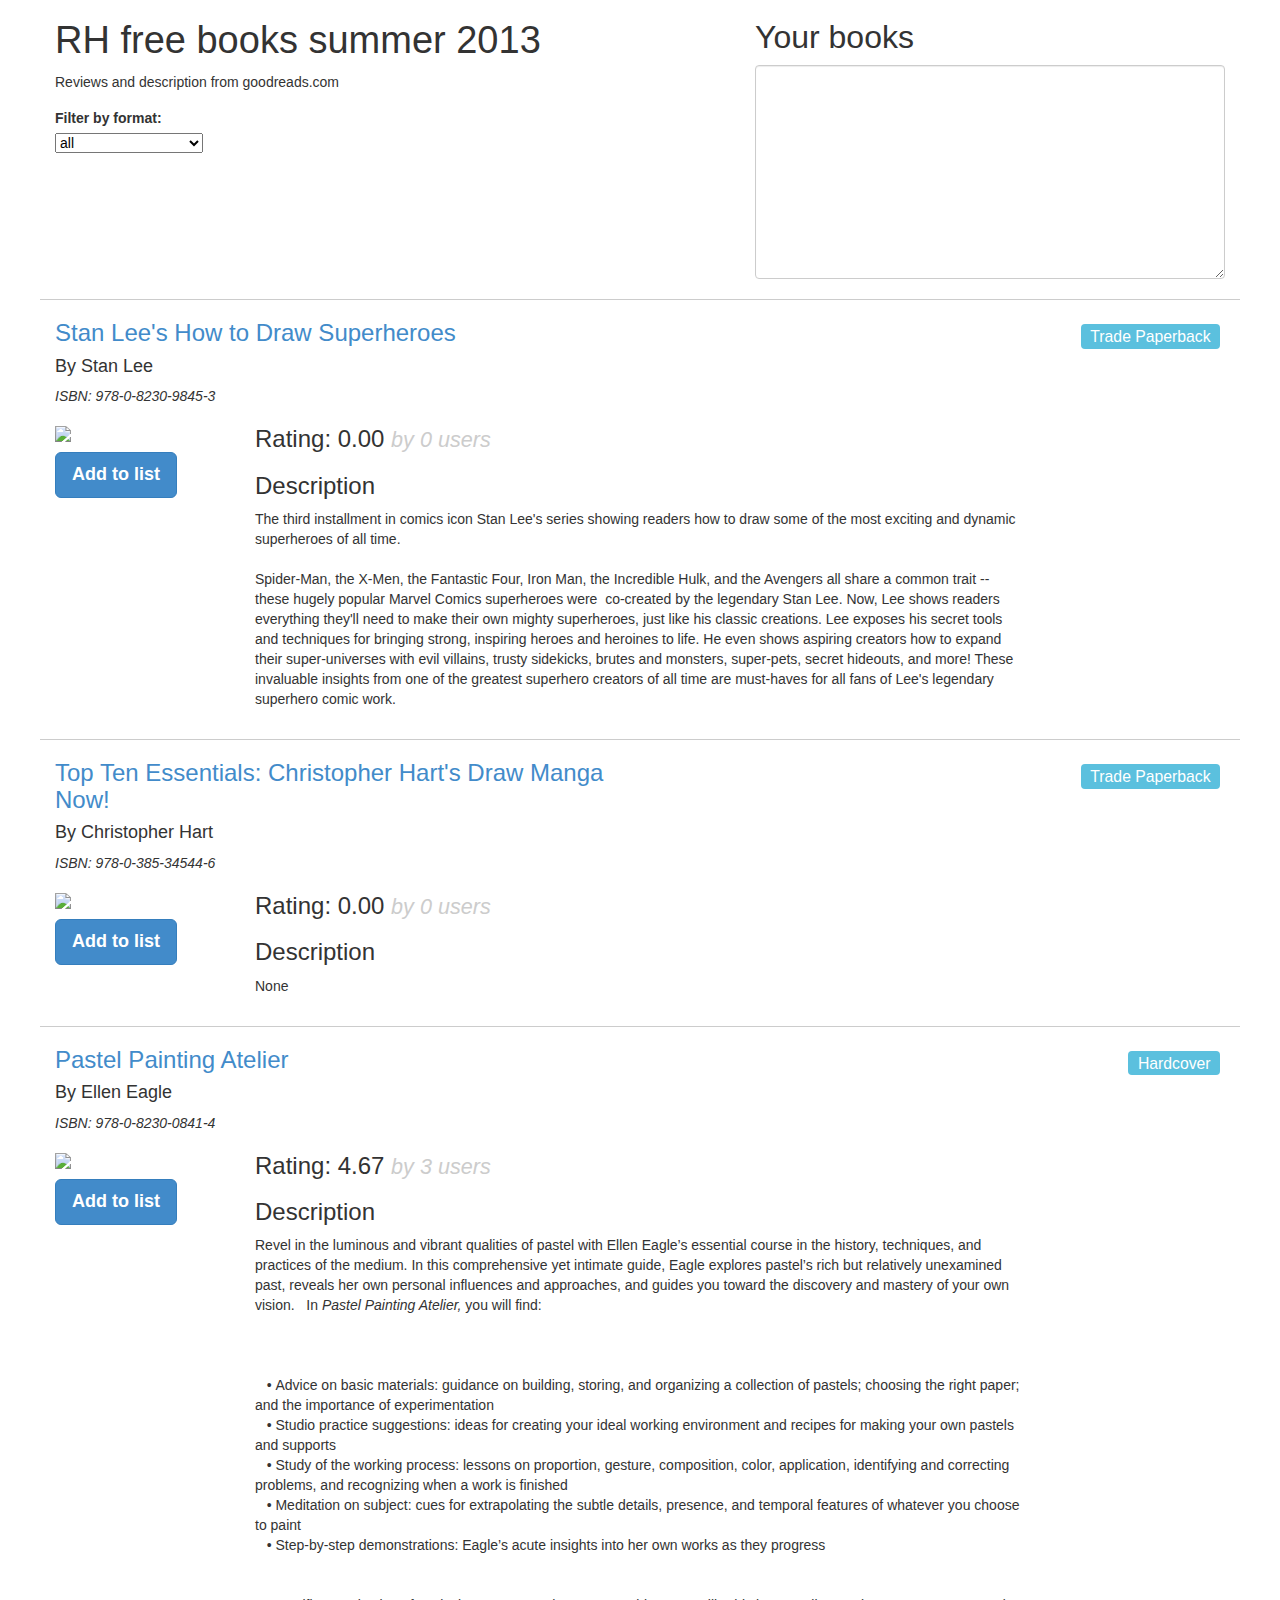
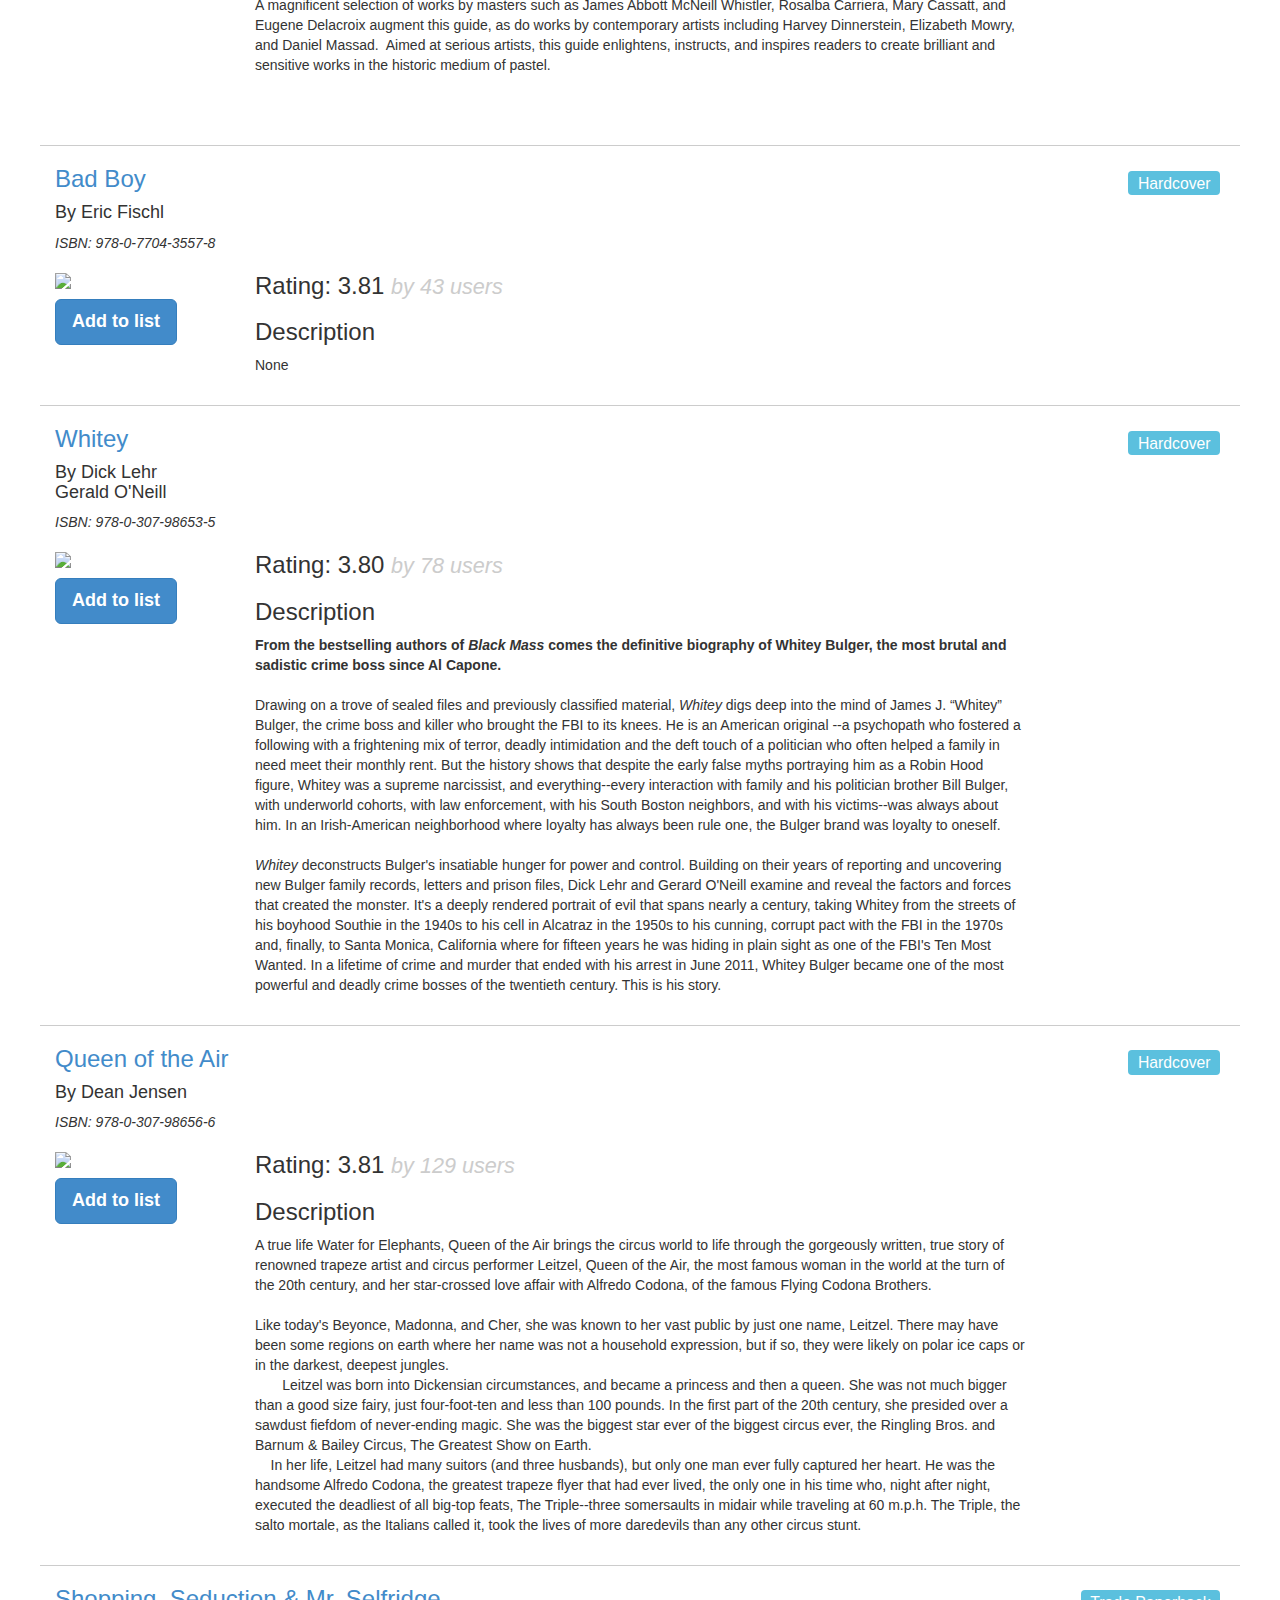
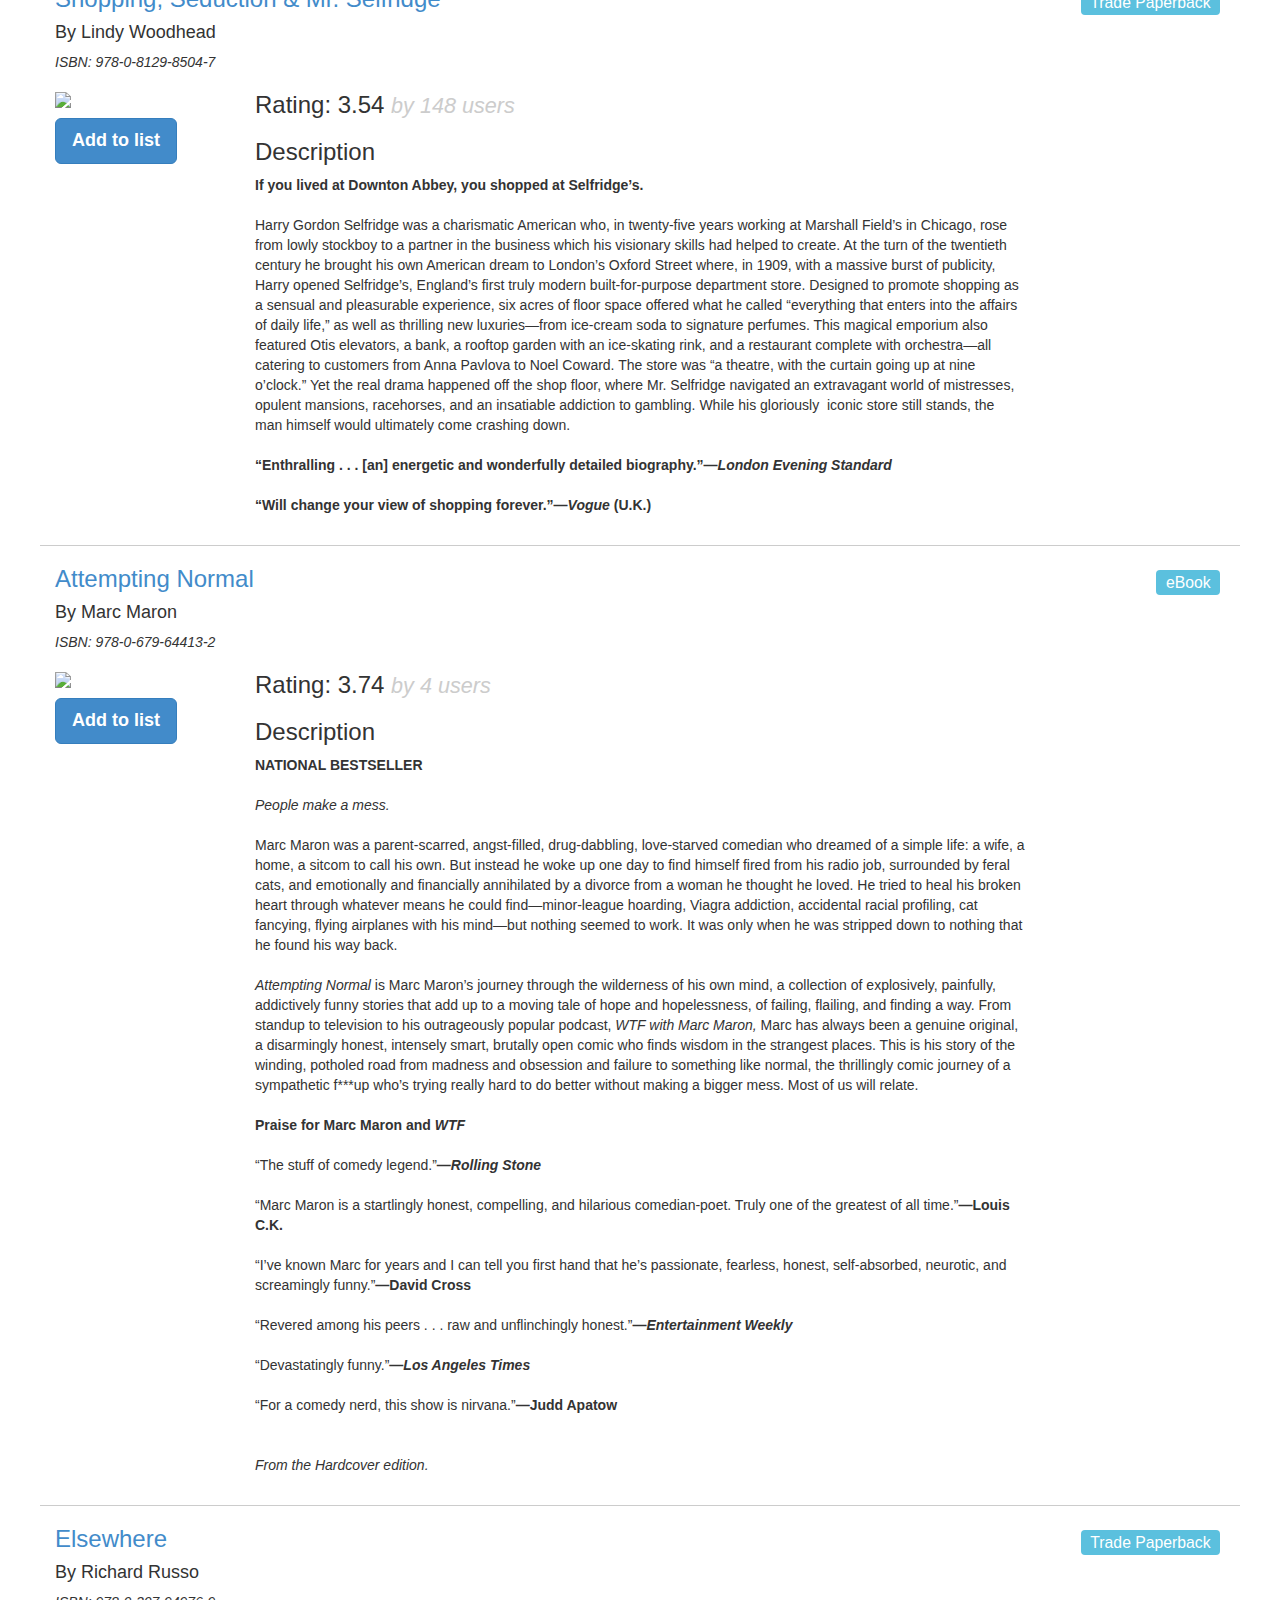
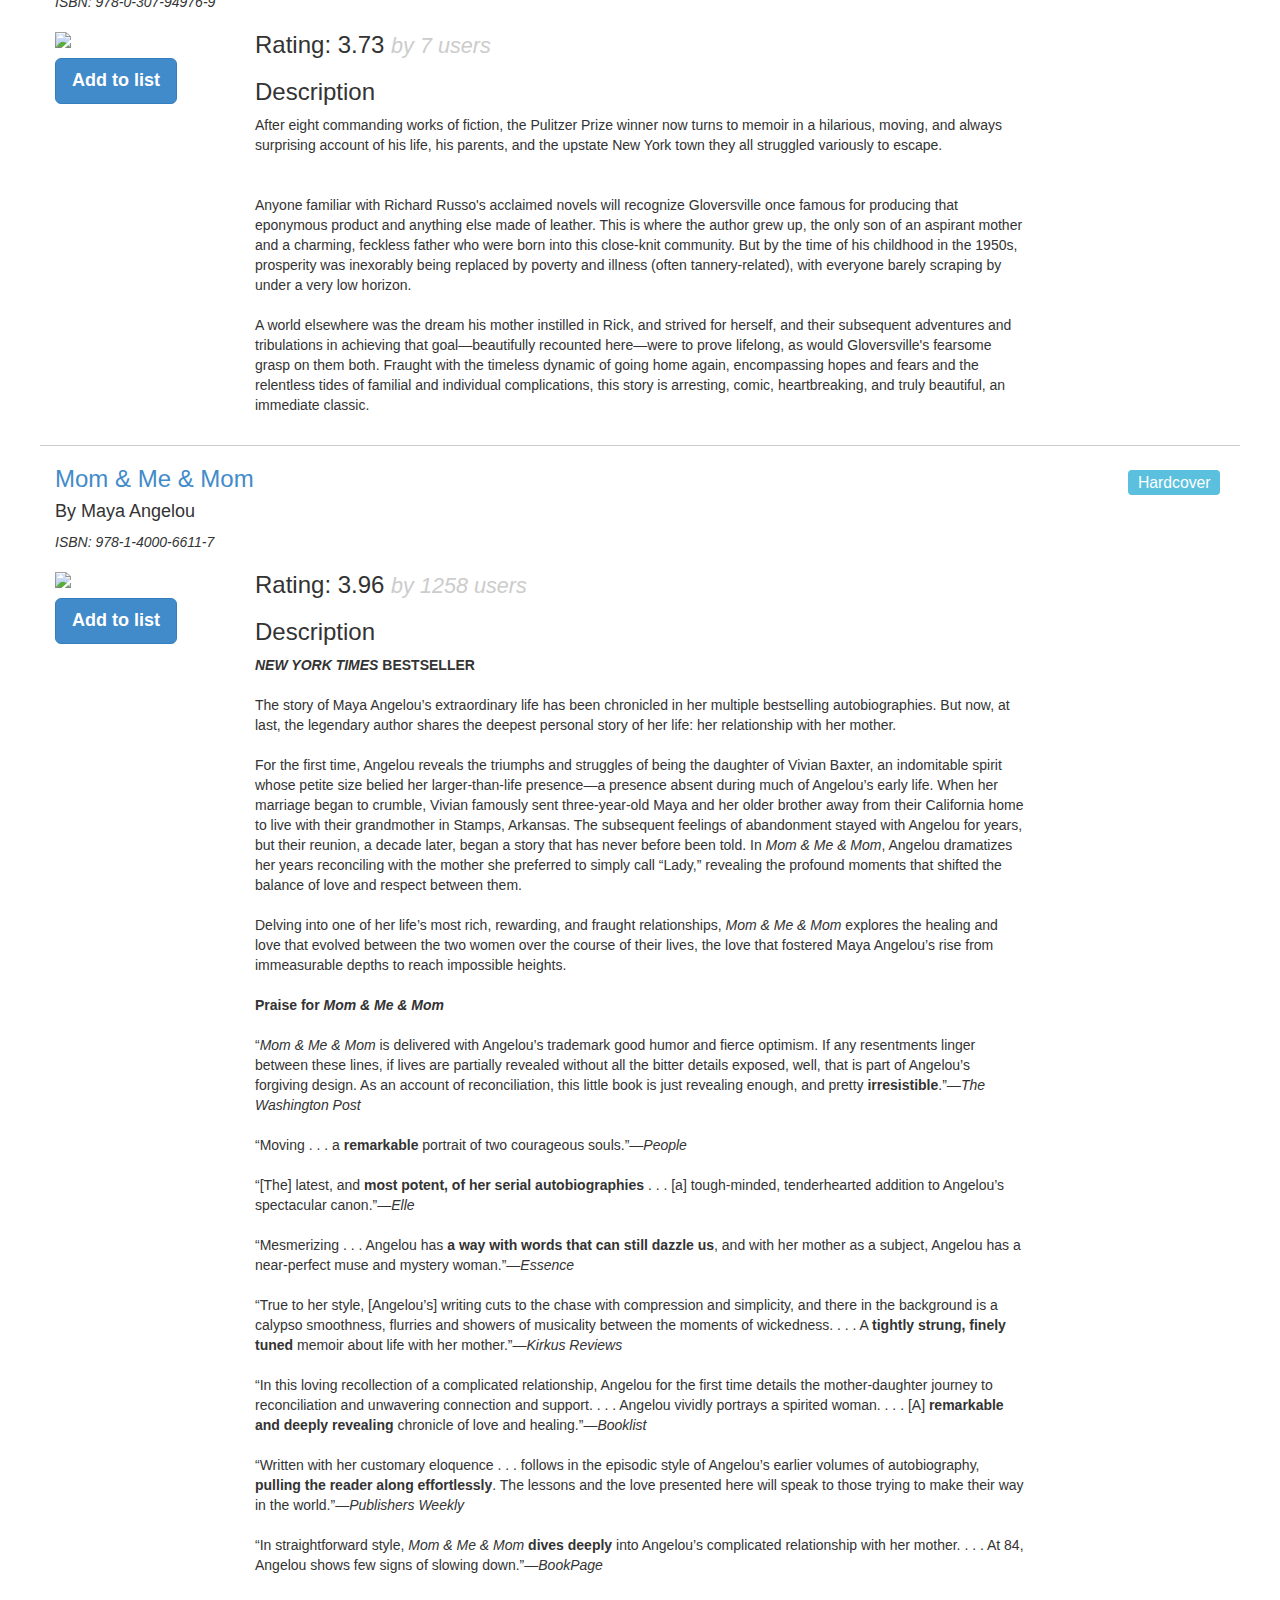
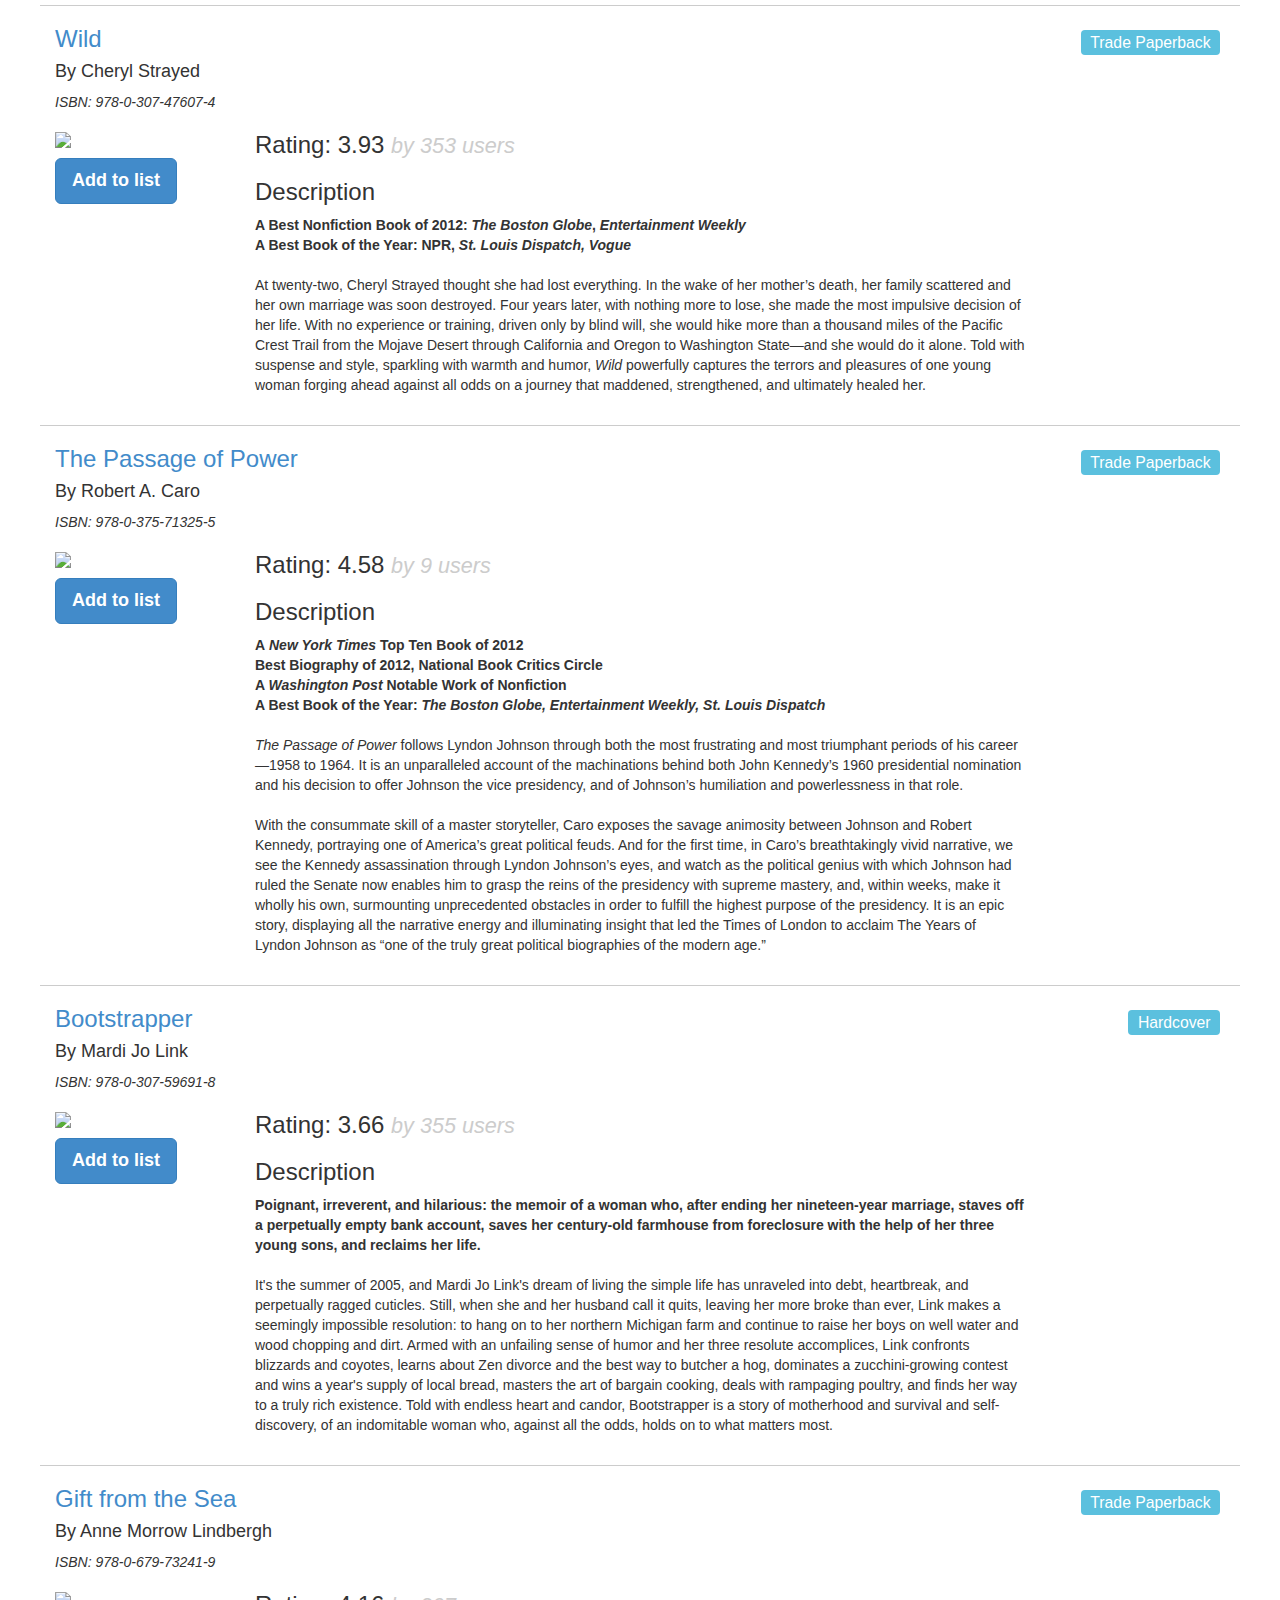
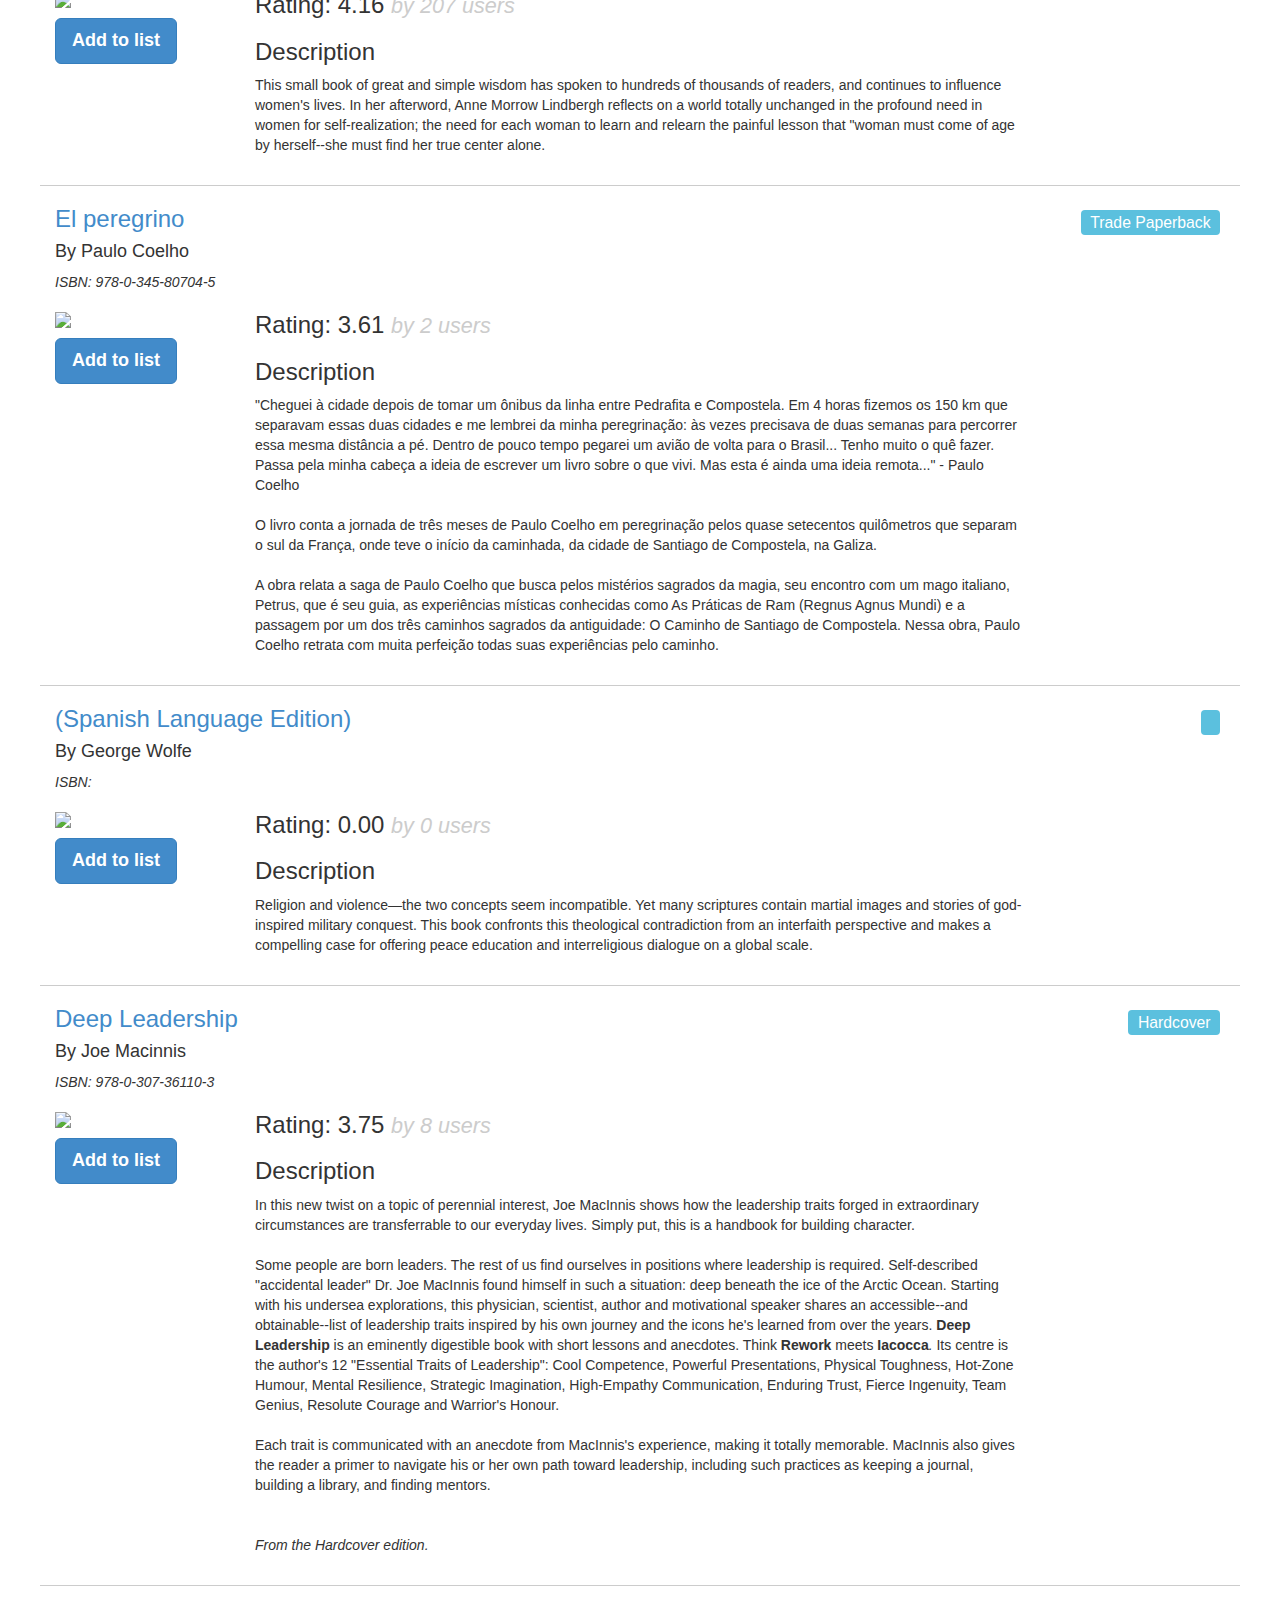
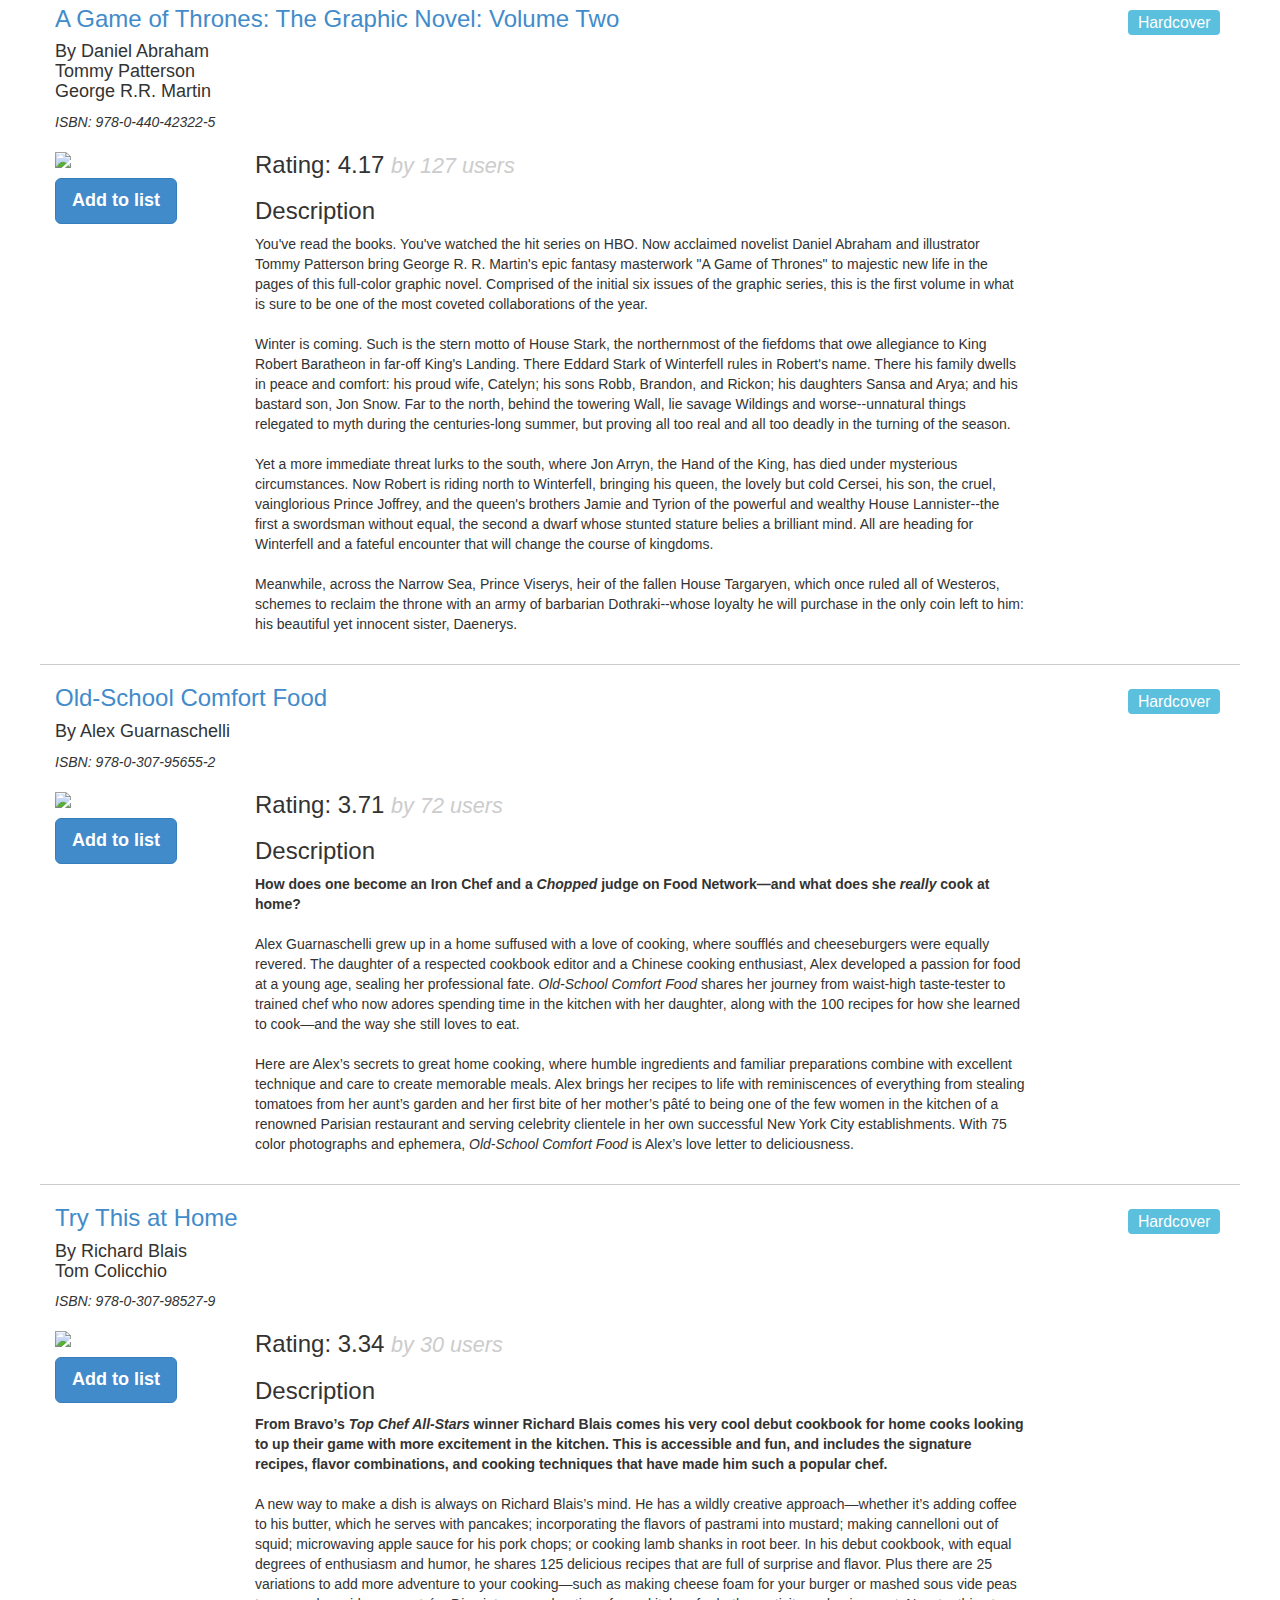
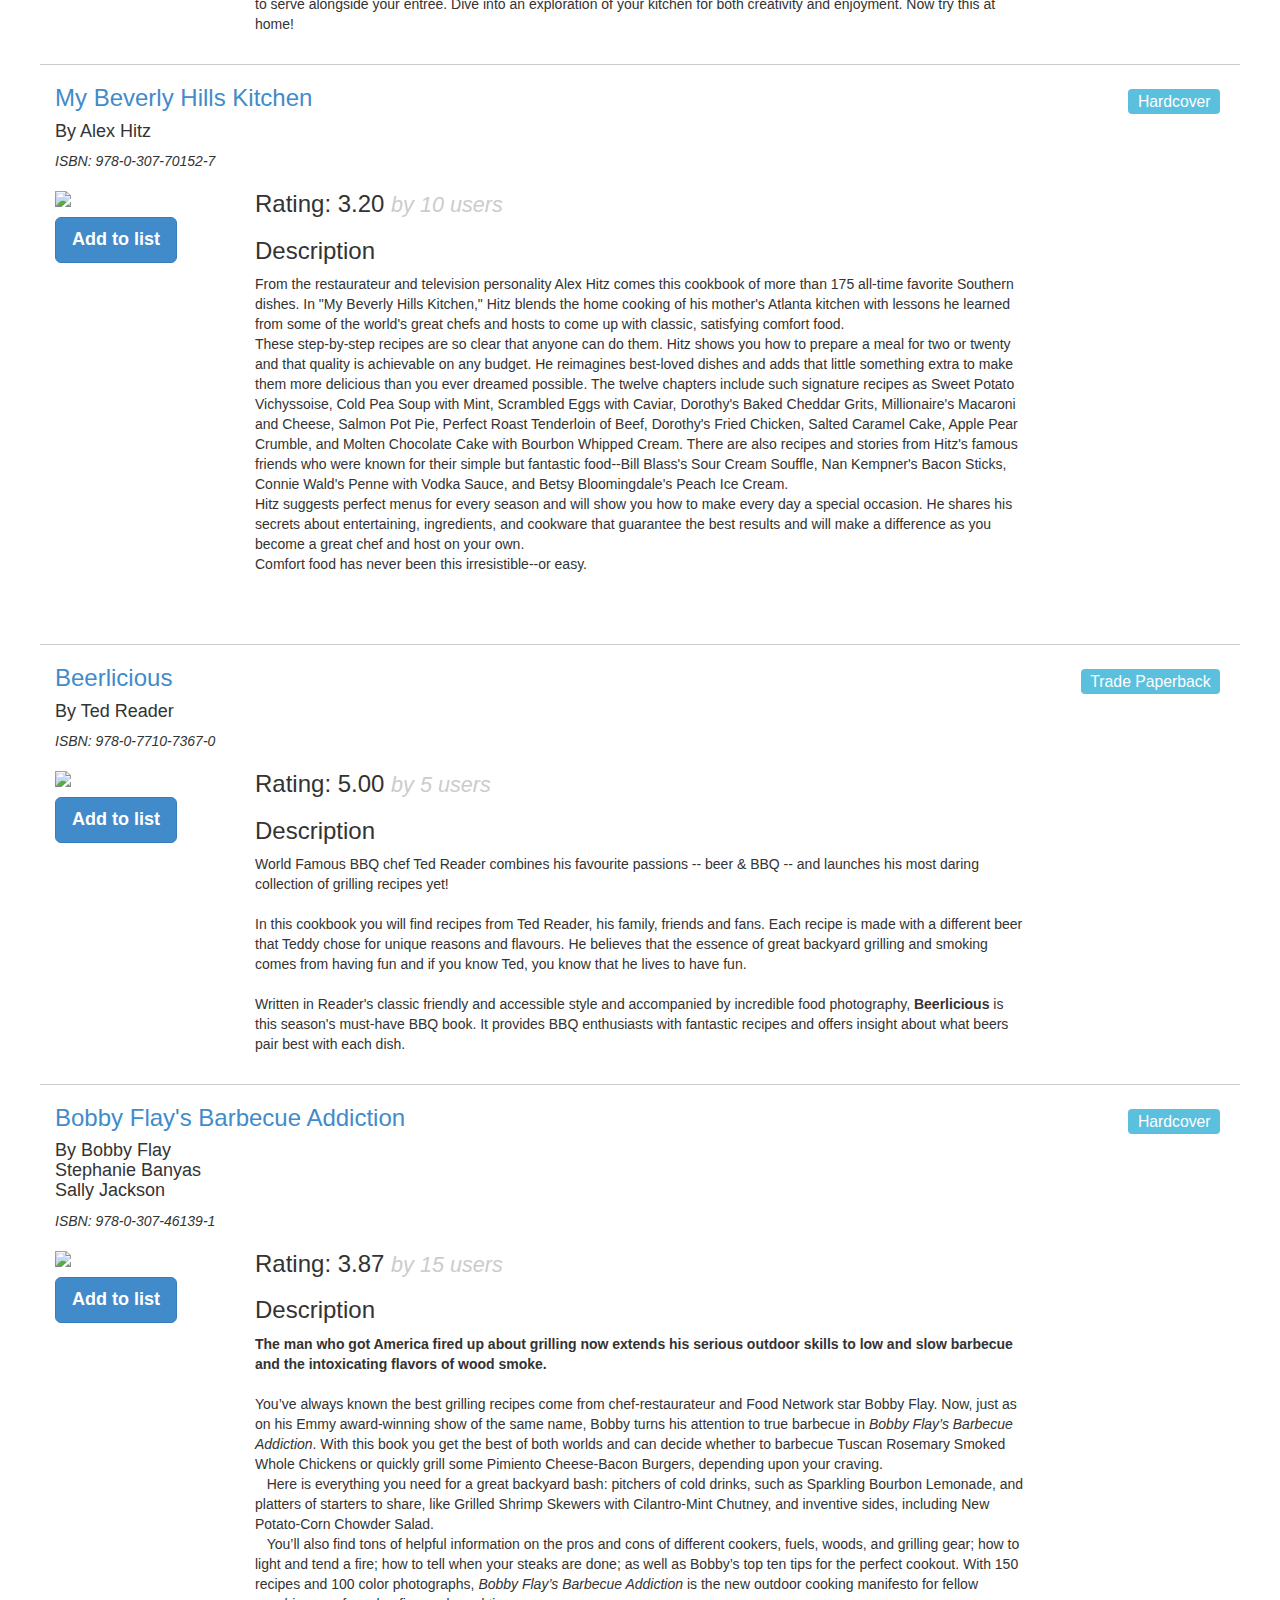
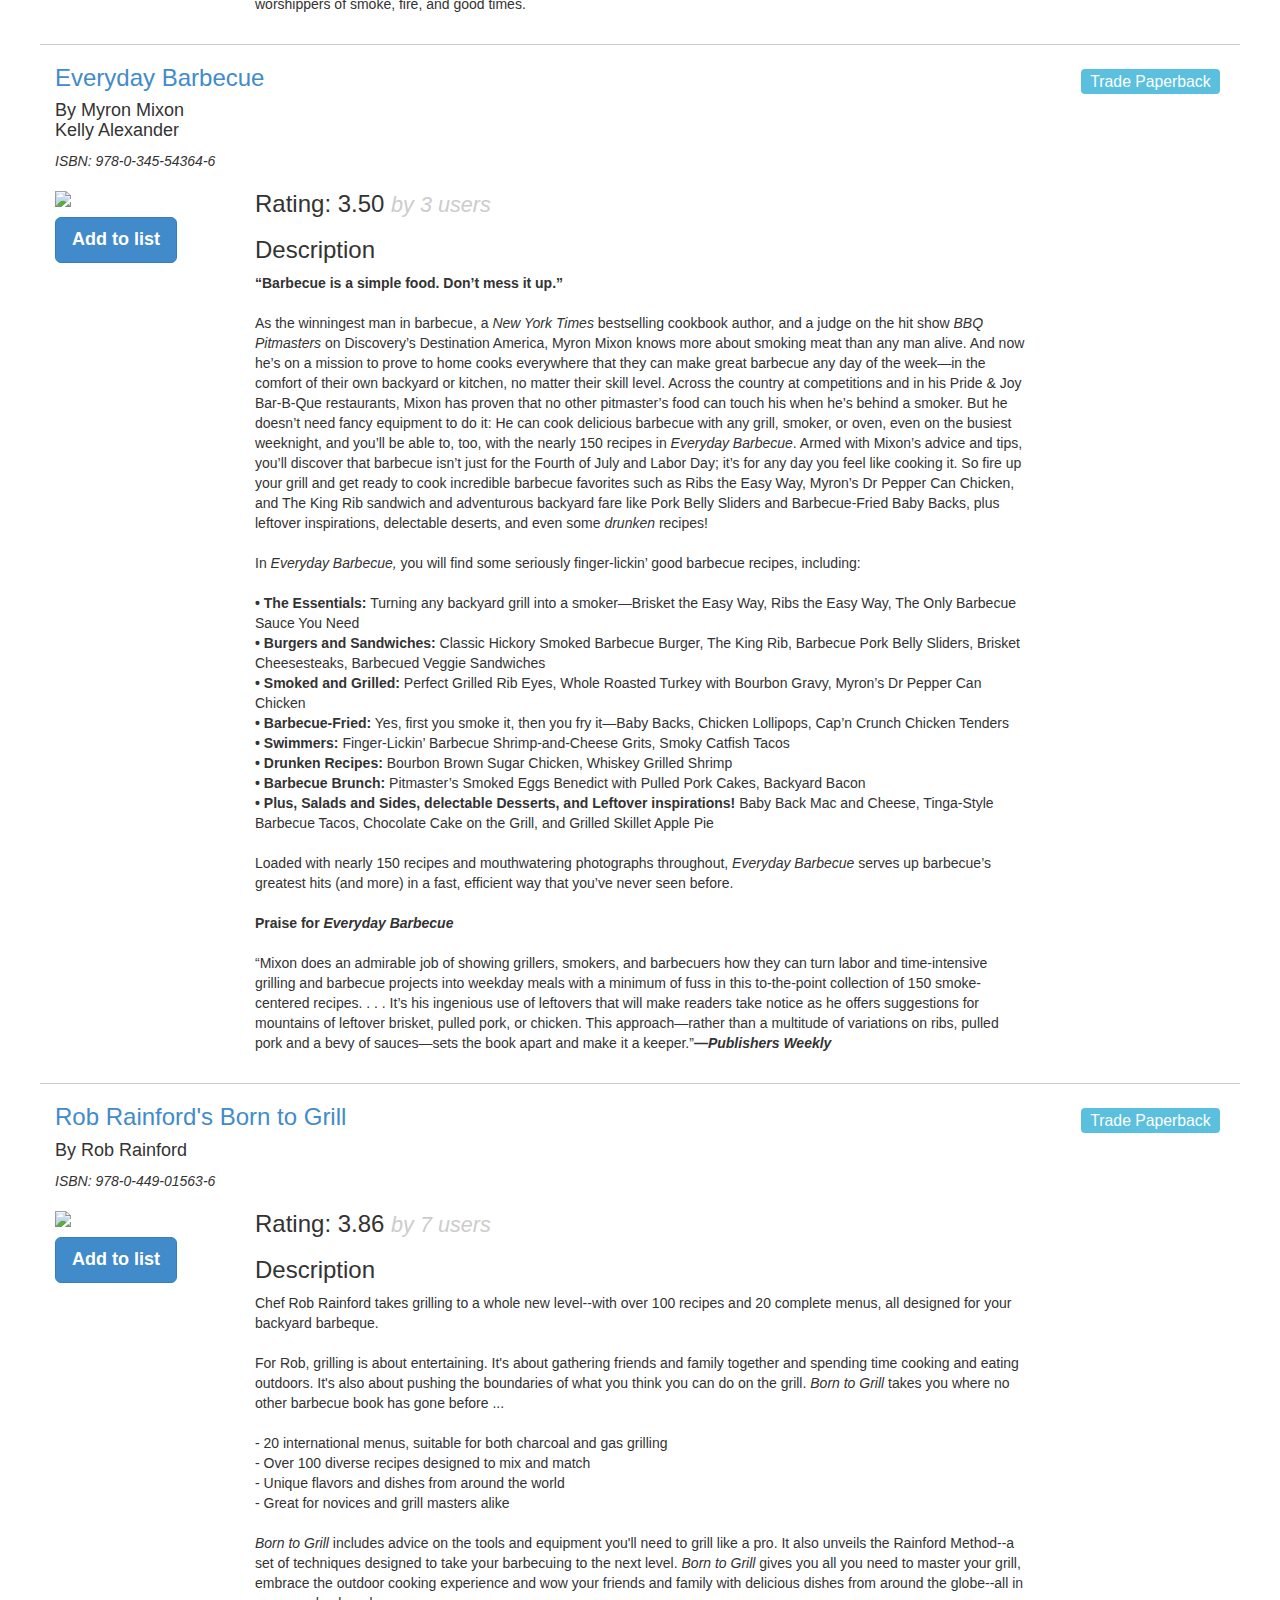
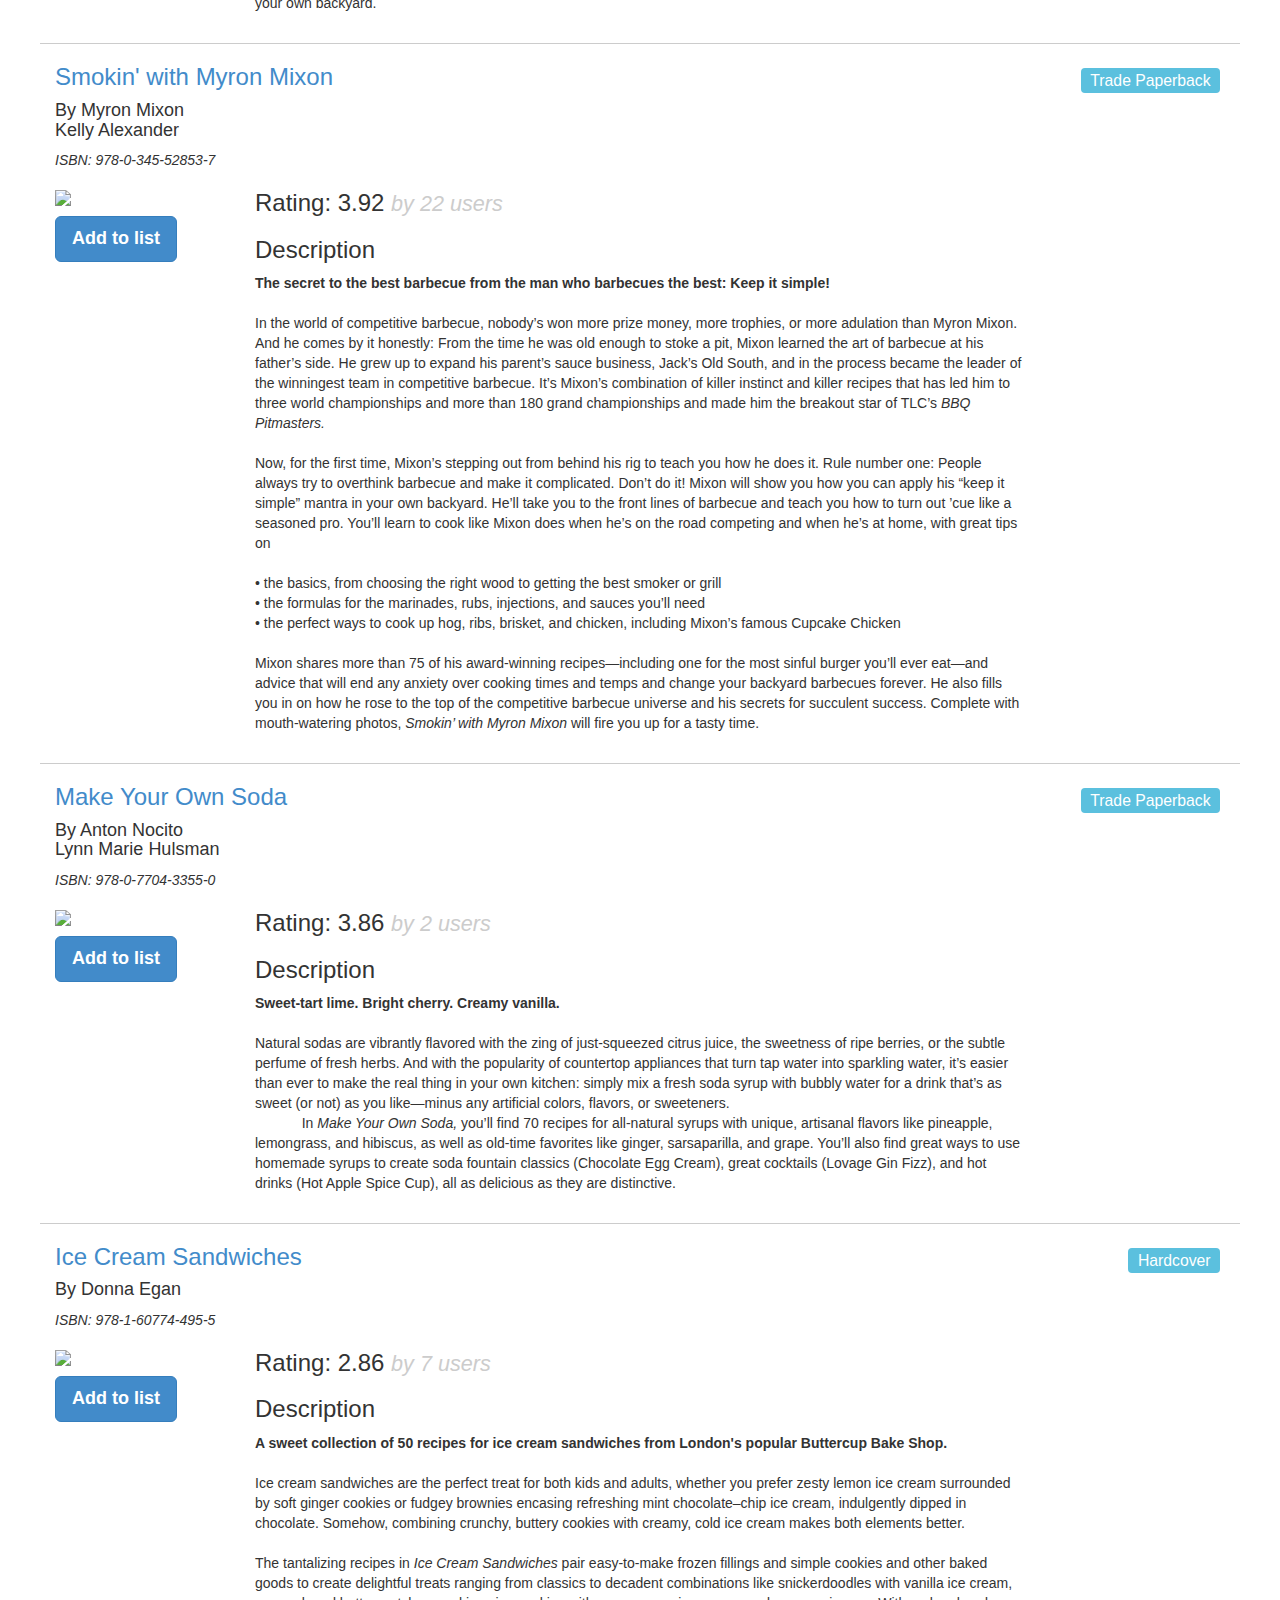
==== commit 7b09361e: "added format/format filters, tweaked list output" ====
--- a/index.html
+++ b/index.html
@@ -21,6 +21,12 @@
                               <option>all</option>
                                   <option>Trade Paperback</option>
                                   <option>Hardcover</option>
+                                  <option>eBook</option>
+                                  <option></option>
+                                  <option>Boxed Set</option>
+                                  <option>Paperback</option>
+                                  <option>Board</option>
+                                  <option>Non-traditional book</option>
                           </select>
                         </div>
                     </div>
@@ -122,6 +128,3902 @@
                         <h3 class="rating">Rating: 3.81 <em> by 43 users</em></h3>
                         <h3>Description</h3>
                         <p class="description">None</p>
+                    </div>
+                </div>
+            </div>
+            <div class="col-12 book">
+                <h3 class="title"><a href="http://www.goodreads.com/book/show/15798986-whitey" >Whitey</a></h3>
+                <div class="format-label">
+                    <span class="label label-info">Hardcover</span>
+                </div>
+                <h4 class="author">
+                    By
+                        Dick Lehr <br/>
+                        Gerald O'Neill <br/>
+                </h4>
+                <em class="isbn">ISBN: 978-0-307-98653-5</em>
+
+                <div class="row">
+                    <div class="col-2">
+                        <img src="http://d202m5krfqbpi5.cloudfront.net/books/1351213379m/15798986.jpg" class="cover-image" />
+                        <button class="btn btn-lg btn-primary add-to-list">Add to list</button>
+                    </div>
+                    <div class="col-8">
+                        <h3 class="rating">Rating: 3.80 <em> by 78 users</em></h3>
+                        <h3>Description</h3>
+                        <p class="description"><strong>From the bestselling authors of <em>Black Mass</em> comes the definitive biography of Whitey Bulger, the most brutal and sadistic crime boss since Al Capone.</strong><br />  <br /> Drawing on a trove of sealed files and previously classified material, <em>Whitey</em> digs deep into the mind of James J. “Whitey” Bulger, the crime boss and killer who brought the FBI to its knees. He is an American original --a psychopath who fostered a following with a frightening mix of terror, deadly intimidation and the deft touch of a politician who often helped a family in need meet their monthly rent. But the history shows that despite the early false myths portraying him as a Robin Hood figure, Whitey was a supreme narcissist, and everything--every interaction with family and his politician brother Bill Bulger, with underworld cohorts, with law enforcement, with his South Boston neighbors, and with his victims--was always about him. In an Irish-American neighborhood where loyalty has always been rule one, the Bulger brand was loyalty to oneself.<br />                  <br /><em> Whitey</em> deconstructs Bulger's insatiable hunger for power and control. Building on their years of reporting and uncovering new Bulger family records, letters and prison files, Dick Lehr and Gerard O'Neill examine and reveal the factors and forces that created the monster. It's a deeply rendered portrait of evil that spans nearly a century, taking Whitey from the streets of his boyhood Southie in the 1940s to his cell in Alcatraz in the 1950s to his cunning, corrupt pact with the FBI in the 1970s and, finally, to Santa Monica, California where for fifteen years he was hiding in plain sight as one of the FBI's Ten Most Wanted. In a lifetime of crime and murder that ended with his arrest in June 2011, Whitey Bulger became one of the most powerful and deadly crime bosses of the twentieth century. This is his story.</p>
+                    </div>
+                </div>
+            </div>
+            <div class="col-12 book">
+                <h3 class="title"><a href="http://www.goodreads.com/book/show/16030654-queen-of-the-air" >Queen of the Air</a></h3>
+                <div class="format-label">
+                    <span class="label label-info">Hardcover</span>
+                </div>
+                <h4 class="author">
+                    By
+                        Dean Jensen <br/>
+                </h4>
+                <em class="isbn">ISBN: 978-0-307-98656-6</em>
+
+                <div class="row">
+                    <div class="col-2">
+                        <img src="http://d202m5krfqbpi5.cloudfront.net/books/1356978860m/16030654.jpg" class="cover-image" />
+                        <button class="btn btn-lg btn-primary add-to-list">Add to list</button>
+                    </div>
+                    <div class="col-8">
+                        <h3 class="rating">Rating: 3.81 <em> by 129 users</em></h3>
+                        <h3>Description</h3>
+                        <p class="description">A true life Water for Elephants, Queen of the Air brings the circus world to life through the gorgeously written, true story of renowned trapeze artist and circus performer Leitzel, Queen of the Air, the most famous woman in the world at the turn of the 20th century, and her star-crossed love affair with Alfredo Codona, of the famous Flying Codona Brothers.<br /><br />Like today's Beyonce, Madonna, and Cher, she was known to her vast public by just one name, Leitzel. There may have been some regions on earth where her name was not a household expression, but if so, they were likely on polar ice caps or in the darkest, deepest jungles.<br />       Leitzel was born into Dickensian circumstances, and became a princess and then a queen. She was not much bigger than a good size fairy, just four-foot-ten and less than 100 pounds. In the first part of the 20th century, she presided over a sawdust fiefdom of never-ending magic. She was the biggest star ever of the biggest circus ever, the Ringling Bros. and Barnum &amp; Bailey Circus, The Greatest Show on Earth. <br />    In her life, Leitzel had many suitors (and three husbands), but only one man ever fully captured her heart. He was the handsome Alfredo Codona, the greatest trapeze flyer that had ever lived, the only one in his time who, night after night, executed the deadliest of all big-top feats, The Triple--three somersaults in midair while traveling at 60 m.p.h. The Triple, the salto mortale, as the Italians called it, took the lives of more daredevils than any other circus stunt.</p>
+                    </div>
+                </div>
+            </div>
+            <div class="col-12 book">
+                <h3 class="title"><a href="http://www.goodreads.com/book/show/16169879-shopping-seduction-mr-selfridge" >Shopping, Seduction &amp; Mr. Selfridge</a></h3>
+                <div class="format-label">
+                    <span class="label label-info">Trade Paperback</span>
+                </div>
+                <h4 class="author">
+                    By
+                        Lindy Woodhead <br/>
+                </h4>
+                <em class="isbn">ISBN: 978-0-8129-8504-7</em>
+
+                <div class="row">
+                    <div class="col-2">
+                        <img src="http://d202m5krfqbpi5.cloudfront.net/books/1356474891m/16169879.jpg" class="cover-image" />
+                        <button class="btn btn-lg btn-primary add-to-list">Add to list</button>
+                    </div>
+                    <div class="col-8">
+                        <h3 class="rating">Rating: 3.54 <em> by 148 users</em></h3>
+                        <h3>Description</h3>
+                        <p class="description"><strong>If you lived at Downton Abbey, you shopped at Selfridge’s.</strong><br /><br />Harry Gordon Selfridge was a charismatic American who, in twenty-five years working at Marshall Field’s in Chicago, rose from lowly stockboy to a partner in the business which his visionary skills had helped to create. At the turn of the twentieth century he brought his own American dream to London’s Oxford Street where, in 1909, with a massive burst of publicity, Harry opened Selfridge’s, England’s first truly modern built-for-purpose department store. Designed to promote shopping as a sensual and pleasurable experience, six acres of floor space offered what he called “everything that enters into the affairs of daily life,” as well as thrilling new luxuries—from ice-cream soda to signature perfumes. This magical emporium also featured Otis elevators, a bank, a rooftop garden with an ice-skating rink, and a restaurant complete with orchestra—all catering to customers from Anna Pavlova to Noel Coward. The store was “a theatre, with the curtain going up at nine o’clock.” Yet the real drama happened off the shop floor, where Mr. Selfridge navigated an extravagant world of mistresses, opulent mansions, racehorses, and an insatiable addiction to gambling. While his gloriously  iconic store still stands, the man himself would ultimately come crashing down.<br /><br /><strong>“Enthralling . . . [an] energetic and wonderfully detailed biography.”—<em>London Evening Standard</em></strong><br /><strong> </strong><br /><strong>“Will change your view of shopping forever.”—<em>Vogue</em> (U.K.)</strong> </p>
+                    </div>
+                </div>
+            </div>
+            <div class="col-12 book">
+                <h3 class="title"><a href="http://www.goodreads.com/book/show/17263038-attempting-normal" >Attempting Normal</a></h3>
+                <div class="format-label">
+                    <span class="label label-info">eBook</span>
+                </div>
+                <h4 class="author">
+                    By
+                        Marc Maron <br/>
+                </h4>
+                <em class="isbn">ISBN: 978-0-679-64413-2</em>
+
+                <div class="row">
+                    <div class="col-2">
+                        <img src="http://d202m5krfqbpi5.cloudfront.net/books/1367780484m/17263038.jpg" class="cover-image" />
+                        <button class="btn btn-lg btn-primary add-to-list">Add to list</button>
+                    </div>
+                    <div class="col-8">
+                        <h3 class="rating">Rating: 3.74 <em> by 4 users</em></h3>
+                        <h3>Description</h3>
+                        <p class="description"><strong>NATIONAL BESTSELLER</strong><br /><br /><em>People make a mess.</em><br /><strong> </strong><br /> Marc Maron was a parent-scarred, angst-filled, drug-dabbling, love-starved comedian who dreamed of a simple life: a wife, a home, a sitcom to call his own. But instead he woke up one day to find himself fired from his radio job, surrounded by feral cats, and emotionally and financially annihilated by a divorce from a woman he thought he loved. He tried to heal his broken heart through whatever means he could find—minor-league hoarding, Viagra addiction, accidental racial profiling, cat fancying, flying airplanes with his mind—but nothing seemed to work. It was only when he was stripped down to nothing that he found his way back.<br />  <br /><em>Attempting Normal</em> is Marc Maron’s journey through the wilderness of his own mind, a collection of explosively, painfully, addictively funny stories that add up to a moving tale of hope and hopelessness, of failing, flailing, and finding a way. From standup to television to his outrageously popular podcast, <em>WTF with Marc Maron,</em> Marc has always been a genuine original, a disarmingly honest, intensely smart, brutally open comic who finds wisdom in the strangest places. This is his story of the winding, potholed road from madness and obsession and failure to something like normal, the thrillingly comic journey of a sympathetic f***up who’s trying really hard to do better without making a bigger mess. Most of us will relate.<br />  <br /><strong>Praise for Marc Maron and <em>WTF</em></strong><br /><strong> </strong><br />“The stuff of comedy legend.”<strong>—<em>Rolling Stone </em></strong><br /> <br />“Marc Maron is a startlingly honest, compelling, and hilarious comedian-poet. Truly one of the greatest of all time.”<strong>—Louis C.K.</strong><br />  <br /> “I’ve known Marc for years and I can tell you first hand that he’s passionate, fearless, honest, self-absorbed, neurotic, and screamingly funny.”<strong>—David Cross</strong><br />  <br />“Revered among his peers . . . raw and unflinchingly honest.”<strong>—<em>Entertainment Weekly</em></strong><br /><br />“Devastatingly funny.”<strong>—<em>Los Angeles Times</em></strong><br /><em> </em><br /> “For a comedy nerd, this show is nirvana.”<strong>—Judd Apatow</strong><br /><br /><br /><em>From the Hardcover edition.</em></p>
+                    </div>
+                </div>
+            </div>
+            <div class="col-12 book">
+                <h3 class="title"><a href="http://www.goodreads.com/book/show/16142075-elsewhere" >Elsewhere</a></h3>
+                <div class="format-label">
+                    <span class="label label-info">Trade Paperback</span>
+                </div>
+                <h4 class="author">
+                    By
+                        Richard Russo <br/>
+                </h4>
+                <em class="isbn">ISBN: 978-0-307-94976-9</em>
+
+                <div class="row">
+                    <div class="col-2">
+                        <img src="http://d202m5krfqbpi5.cloudfront.net/books/1365463467m/16142075.jpg" class="cover-image" />
+                        <button class="btn btn-lg btn-primary add-to-list">Add to list</button>
+                    </div>
+                    <div class="col-8">
+                        <h3 class="rating">Rating: 3.73 <em> by 7 users</em></h3>
+                        <h3>Description</h3>
+                        <p class="description">After eight commanding works of fiction, the Pulitzer Prize winner now turns to memoir in a hilarious, moving, and always surprising account of his life, his parents, and the upstate New York town they all struggled variously to escape.<br /><br /><br />Anyone familiar with Richard Russo's acclaimed novels will recognize Gloversville once famous for producing that eponymous product and anything else made of leather. This is where the author grew up, the only son of an aspirant mother and a charming, feckless father who were born into this close-knit community. But by the time of his childhood in the 1950s, prosperity was inexorably being replaced by poverty and illness (often tannery-related), with everyone barely scraping by under a very low horizon.<br /><br />A world elsewhere was the dream his mother instilled in Rick, and strived for herself, and their subsequent adventures and tribulations in achieving that goal—beautifully recounted here—were to prove lifelong, as would Gloversville's fearsome grasp on them both. Fraught with the timeless dynamic of going home again, encompassing hopes and fears and the relentless tides of familial and individual complications, this story is arresting, comic, heartbreaking, and truly beautiful, an immediate classic.</p>
+                    </div>
+                </div>
+            </div>
+            <div class="col-12 book">
+                <h3 class="title"><a href="http://www.goodreads.com/book/show/15798797-mom-me-mom" >Mom &amp; Me &amp; Mom</a></h3>
+                <div class="format-label">
+                    <span class="label label-info">Hardcover</span>
+                </div>
+                <h4 class="author">
+                    By
+                        Maya Angelou <br/>
+                </h4>
+                <em class="isbn">ISBN: 978-1-4000-6611-7</em>
+
+                <div class="row">
+                    <div class="col-2">
+                        <img src="http://d202m5krfqbpi5.cloudfront.net/books/1344371038m/15798797.jpg" class="cover-image" />
+                        <button class="btn btn-lg btn-primary add-to-list">Add to list</button>
+                    </div>
+                    <div class="col-8">
+                        <h3 class="rating">Rating: 3.96 <em> by 1258 users</em></h3>
+                        <h3>Description</h3>
+                        <p class="description"><strong><em>NEW YORK TIMES</em> BESTSELLER</strong><br /><br />The story of Maya Angelou’s extraordinary life has been chronicled in her multiple bestselling autobiographies. But now, at last, the legendary author shares the deepest personal story of her life: her relationship with her mother.<br />  <br /> For the first time, Angelou reveals the triumphs and struggles of being the daughter of Vivian Baxter, an indomitable spirit whose petite size belied her larger-than-life presence—a presence absent during much of Angelou’s early life. When her marriage began to crumble, Vivian famously sent three-year-old Maya and her older brother away from their California home to live with their grandmother in Stamps, Arkansas. The subsequent feelings of abandonment stayed with Angelou for years, but their reunion, a decade later, began a story that has never before been told. In <em>Mom &amp; Me &amp; Mom</em>, Angelou dramatizes her years reconciling with the mother she preferred to simply call “Lady,” revealing the profound moments that shifted the balance of love and respect between them.<br />  <br /> Delving into one of her life’s most rich, rewarding, and fraught relationships, <em>Mom &amp; Me &amp; Mom</em> explores the healing and love that evolved between the two women over the course of their lives, the love that fostered Maya Angelou’s rise from immeasurable depths to reach impossible heights.<br /><br /><strong>Praise for <em>Mom &amp; Me &amp; Mom</em></strong><br /><em> </em><br />“<em>Mom &amp; Me &amp; Mom</em> is delivered with Angelou’s trademark good humor and fierce optimism. If any resentments linger between these lines, if lives are partially revealed without all the bitter details exposed, well, that is part of Angelou’s forgiving design. As an account of reconciliation, this little book is just revealing enough, and pretty <strong>irresistible</strong>.”—<em>The Washington Post</em><br />  <br /> “Moving . . . a <strong>remarkable</strong> portrait of two courageous souls.”—<em>People</em><br /><br />“[The] latest, and <strong>most potent, of her serial autobiographies</strong> . . . [a] tough-minded, tenderhearted addition to Angelou’s spectacular canon.”—<em>Elle</em><br /><em> </em><br /> “Mesmerizing . . . Angelou has <strong>a way with words that can still dazzle us</strong>, and with her mother as a subject, Angelou has a near-perfect muse and mystery woman.”—<em>Essence</em><br /><em> </em><br /> “True to her style, [Angelou’s] writing cuts to the chase with compression and simplicity, and there in the background is a calypso smoothness, flurries and showers of musicality between the moments of wickedness. . . . A <strong>tightly strung, finely tuned</strong> memoir about life with her mother.”—<em>Kirkus Reviews</em><br /><em> </em><br /> “In this loving recollection of a complicated relationship, Angelou for the first time details the mother-daughter journey to reconciliation and unwavering connection and support. . . . Angelou vividly portrays a spirited woman. . . . [A] <strong>remarkable and deeply revealing</strong> chronicle of love and healing.”—<em>Booklist</em><br /><em> </em><br /> “Written with her customary eloquence . . . follows in the episodic style of Angelou’s earlier volumes of autobiography, <strong>pulling the reader along effortlessly</strong>. The lessons and the love presented here will speak to those trying to make their way in the world.”—<em>Publishers Weekly<br /></em><br />“In straightforward style, <em>Mom &amp; Me &amp; Mom</em> <strong>dives deeply</strong> into Angelou’s complicated relationship with her mother. . . . At 84, Angelou shows few signs of slowing down.”—<em>BookPage</em></p>
+                    </div>
+                </div>
+            </div>
+            <div class="col-12 book">
+                <h3 class="title"><a href="http://www.goodreads.com/book/show/16041808-wild" >Wild</a></h3>
+                <div class="format-label">
+                    <span class="label label-info">Trade Paperback</span>
+                </div>
+                <h4 class="author">
+                    By
+                        Cheryl Strayed <br/>
+                </h4>
+                <em class="isbn">ISBN: 978-0-307-47607-4</em>
+
+                <div class="row">
+                    <div class="col-2">
+                        <img src="http://d202m5krfqbpi5.cloudfront.net/books/1365463000m/16041808.jpg" class="cover-image" />
+                        <button class="btn btn-lg btn-primary add-to-list">Add to list</button>
+                    </div>
+                    <div class="col-8">
+                        <h3 class="rating">Rating: 3.93 <em> by 353 users</em></h3>
+                        <h3>Description</h3>
+                        <p class="description"><strong>A Best Nonfiction Book of 2012: <em>The Boston Globe</em>, <em>Entertainment Weekly<br /></em>A Best Book of the Year: NPR, <em>St. Louis Dispatch, Vogue</em></strong><br /><br />At twenty-two, Cheryl Strayed thought she had lost everything. In the wake of her mother’s death, her family scattered and her own marriage was soon destroyed. Four years later, with nothing more to lose, she made the most impulsive decision of her life. With no experience or training, driven only by blind will, she would hike more than a thousand miles of the Pacific Crest Trail from the Mojave Desert through California and Oregon to Washington State—and she would do it alone. Told with suspense and style, sparkling with warmth and humor, <em>Wild</em> powerfully captures the terrors and pleasures of one young woman forging ahead against all odds on a journey that maddened, strengthened, and ultimately healed her.</p>
+                    </div>
+                </div>
+            </div>
+            <div class="col-12 book">
+                <h3 class="title"><a href="http://www.goodreads.com/book/show/16041884-the-passage-of-power" >The Passage of Power</a></h3>
+                <div class="format-label">
+                    <span class="label label-info">Trade Paperback</span>
+                </div>
+                <h4 class="author">
+                    By
+                        Robert A. Caro <br/>
+                </h4>
+                <em class="isbn">ISBN: 978-0-375-71325-5</em>
+
+                <div class="row">
+                    <div class="col-2">
+                        <img src="http://d202m5krfqbpi5.cloudfront.net/books/1363837011m/16041884.jpg" class="cover-image" />
+                        <button class="btn btn-lg btn-primary add-to-list">Add to list</button>
+                    </div>
+                    <div class="col-8">
+                        <h3 class="rating">Rating: 4.58 <em> by 9 users</em></h3>
+                        <h3>Description</h3>
+                        <p class="description"><strong>A <em>New York Times</em> Top Ten Book of 2012<br />Best Biography of 2012, National Book Critics Circle<br />A <em>Washington Post</em> Notable Work of Nonfiction<br />A Best Book of the Year: <em>The Boston Globe,</em> <em>Entertainment Weekly, St. Louis Dispatch</em></strong><em> <br /></em><br /><em>The Passage of Power</em> follows Lyndon Johnson through both the most frustrating and most triumphant periods of his career—1958 to 1964. It is an unparalleled account of the machinations behind both John Kennedy’s 1960 presidential nomination and his decision to offer Johnson the vice presidency, and of Johnson’s humiliation and powerlessness in that role. <br /><br />With the consummate skill of a master storyteller, Caro exposes the savage animosity between Johnson and Robert Kennedy, portraying one of America’s great political feuds. And for the first time, in Caro’s breathtakingly vivid narrative, we see the Kennedy assassination through Lyndon Johnson’s eyes, and watch as the political genius with which Johnson had ruled the Senate now enables him to grasp the reins of the presidency with supreme mastery, and, within weeks, make it wholly his own, surmounting unprecedented obstacles in order to fulfill the highest purpose of the presidency. It is an epic story, displaying all the narrative energy and illuminating insight that led the Times of London to acclaim The Years of Lyndon Johnson as “one of the truly great political biographies of the modern age.”</p>
+                    </div>
+                </div>
+            </div>
+            <div class="col-12 book">
+                <h3 class="title"><a href="http://www.goodreads.com/book/show/16071721-bootstrapper" >Bootstrapper</a></h3>
+                <div class="format-label">
+                    <span class="label label-info">Hardcover</span>
+                </div>
+                <h4 class="author">
+                    By
+                        Mardi Jo Link <br/>
+                </h4>
+                <em class="isbn">ISBN: 978-0-307-59691-8</em>
+
+                <div class="row">
+                    <div class="col-2">
+                        <img src="http://d202m5krfqbpi5.cloudfront.net/books/1358885360m/16071721.jpg" class="cover-image" />
+                        <button class="btn btn-lg btn-primary add-to-list">Add to list</button>
+                    </div>
+                    <div class="col-8">
+                        <h3 class="rating">Rating: 3.66 <em> by 355 users</em></h3>
+                        <h3>Description</h3>
+                        <p class="description"><strong>Poignant, irreverent, and hilarious: the memoir of a woman who, after ending her nineteen-year marriage, staves off a perpetually empty bank account, saves her century-old farmhouse from foreclosure with the help of her three young sons, and reclaims her life.</strong><br /><br />It's the summer of 2005, and Mardi Jo Link's dream of living the simple life has unraveled into debt, heartbreak, and perpetually ragged cuticles. Still, when she and her husband call it quits, leaving her more broke than ever, Link makes a seemingly impossible resolution: to hang on to her northern Michigan farm and continue to raise her boys on well water and wood chopping and dirt. Armed with an unfailing sense of humor and her three resolute accomplices, Link confronts blizzards and coyotes, learns about Zen divorce and the best way to butcher a hog, dominates a zucchini-growing contest and wins a year's supply of local bread, masters the art of bargain cooking, deals with rampaging poultry, and finds her way to a truly rich existence. Told with endless heart and candor, Bootstrapper is a story of motherhood and survival and self-discovery, of an indomitable woman who, against all the odds, holds on to what matters most. </p>
+                    </div>
+                </div>
+            </div>
+            <div class="col-12 book">
+                <h3 class="title"><a href="http://www.goodreads.com/book/show/1079752.Gift_from_the_Sea" >Gift from the Sea</a></h3>
+                <div class="format-label">
+                    <span class="label label-info">Trade Paperback</span>
+                </div>
+                <h4 class="author">
+                    By
+                        Anne Morrow Lindbergh <br/>
+                </h4>
+                <em class="isbn">ISBN: 978-0-679-73241-9</em>
+
+                <div class="row">
+                    <div class="col-2">
+                        <img src="http://www.goodreads.com/assets/nocover/111x148.png" class="cover-image" />
+                        <button class="btn btn-lg btn-primary add-to-list">Add to list</button>
+                    </div>
+                    <div class="col-8">
+                        <h3 class="rating">Rating: 4.16 <em> by 207 users</em></h3>
+                        <h3>Description</h3>
+                        <p class="description">This small book of great and simple wisdom has spoken to hundreds of thousands of readers, and continues to influence women's lives. In her afterword, Anne Morrow Lindbergh reflects on a world totally unchanged in the profound need in women for self-realization; the need for each woman to learn and relearn the painful lesson that "woman must come of age by herself--she must find her true center alone.</p>
+                    </div>
+                </div>
+            </div>
+            <div class="col-12 book">
+                <h3 class="title"><a href="http://www.goodreads.com/book/show/17345204-el-peregrino-de-compostela" >El peregrino</a></h3>
+                <div class="format-label">
+                    <span class="label label-info">Trade Paperback</span>
+                </div>
+                <h4 class="author">
+                    By
+                        Paulo Coelho <br/>
+                </h4>
+                <em class="isbn">ISBN: 978-0-345-80704-5</em>
+
+                <div class="row">
+                    <div class="col-2">
+                        <img src="http://www.goodreads.com/assets/nocover/111x148.png" class="cover-image" />
+                        <button class="btn btn-lg btn-primary add-to-list">Add to list</button>
+                    </div>
+                    <div class="col-8">
+                        <h3 class="rating">Rating: 3.61 <em> by 2 users</em></h3>
+                        <h3>Description</h3>
+                        <p class="description">"Cheguei à cidade depois de tomar um ônibus da linha entre Pedrafita e Compostela. Em 4 horas fizemos os 150 km que separavam essas duas cidades e me lembrei da minha peregrinação: às vezes precisava de duas semanas para percorrer essa mesma distância a pé. Dentro de pouco tempo pegarei um avião de volta para o Brasil... Tenho muito o quê fazer. Passa pela minha cabeça a ideia de escrever um livro sobre o que vivi. Mas esta é ainda uma ideia remota..." - Paulo Coelho<br /><br />O livro conta a jornada de três meses de Paulo Coelho em peregrinação pelos quase setecentos quilômetros que separam o sul da França, onde teve o início da caminhada, da cidade de Santiago de Compostela, na Galiza.<br /><br />A obra relata a saga de Paulo Coelho que busca pelos mistérios sagrados da magia, seu encontro com um mago italiano, Petrus, que é seu guia, as experiências místicas conhecidas como As Práticas de Ram (Regnus Agnus Mundi) e a passagem por um dos três caminhos sagrados da antiguidade: O Caminho de Santiago de Compostela. Nessa obra, Paulo Coelho retrata com muita perfeição todas suas experiências pelo caminho.</p>
+                    </div>
+                </div>
+            </div>
+            <div class="col-12 book">
+                <h3 class="title"><a href="http://www.goodreads.com/book/show/10144223-the-spiritual-power-of-nonviolence" >(Spanish Language Edition)</a></h3>
+                <div class="format-label">
+                    <span class="label label-info"></span>
+                </div>
+                <h4 class="author">
+                    By
+                        George Wolfe <br/>
+                </h4>
+                <em class="isbn">ISBN: </em>
+
+                <div class="row">
+                    <div class="col-2">
+                        <img src="http://d202m5krfqbpi5.cloudfront.net/books/1355048986m/10144223.jpg" class="cover-image" />
+                        <button class="btn btn-lg btn-primary add-to-list">Add to list</button>
+                    </div>
+                    <div class="col-8">
+                        <h3 class="rating">Rating: 0.00 <em> by 0 users</em></h3>
+                        <h3>Description</h3>
+                        <p class="description">Religion and violence—the two concepts seem incompatible. Yet many scriptures contain martial images and stories of god-inspired military conquest. This book confronts this theological contradiction from an interfaith perspective and makes a compelling case for offering peace education and interreligious dialogue on a global scale.</p>
+                    </div>
+                </div>
+            </div>
+            <div class="col-12 book">
+                <h3 class="title"><a href="http://www.goodreads.com/book/show/13131171-deep-leadership" >Deep Leadership</a></h3>
+                <div class="format-label">
+                    <span class="label label-info">Hardcover</span>
+                </div>
+                <h4 class="author">
+                    By
+                        Joe Macinnis <br/>
+                </h4>
+                <em class="isbn">ISBN: 978-0-307-36110-3</em>
+
+                <div class="row">
+                    <div class="col-2">
+                        <img src="http://d202m5krfqbpi5.cloudfront.net/books/1347585332m/13131171.jpg" class="cover-image" />
+                        <button class="btn btn-lg btn-primary add-to-list">Add to list</button>
+                    </div>
+                    <div class="col-8">
+                        <h3 class="rating">Rating: 3.75 <em> by 8 users</em></h3>
+                        <h3>Description</h3>
+                        <p class="description">In this new twist on a topic of perennial interest, Joe MacInnis shows how the leadership traits forged in extraordinary circumstances are transferrable to our everyday lives. Simply put, this is a handbook for building character.<br /><strong> </strong><br />Some people are born leaders. The rest of us find ourselves in positions where leadership is required. Self-described "accidental leader" Dr. Joe MacInnis found himself in such a situation: deep beneath the ice of the Arctic Ocean. Starting with his undersea explorations, this physician, scientist, author and motivational speaker shares an accessible--and obtainable--list of leadership traits inspired by his own journey and the icons he's learned from over the years. <strong>Deep Leadership</strong><em> </em>is an eminently digestible book with short lessons and anecdotes. Think <strong>Rework</strong><em> </em>meets <strong>Iacocca</strong><em>. </em>Its centre is the author's 12 "Essential Traits of Leadership": Cool Competence, Powerful Presentations, Physical Toughness, Hot-Zone Humour, Mental Resilience, Strategic Imagination, High-Empathy Communication, Enduring Trust, Fierce Ingenuity, Team Genius, Resolute Courage and Warrior's Honour.<br /> <br />Each trait is communicated with an anecdote from MacInnis's experience, making it totally memorable. MacInnis also gives the reader a primer to navigate his or her own path toward leadership, including such practices as keeping a journal, building a library, and finding mentors.<br /><br /><br /><em>From the Hardcover edition.</em></p>
+                    </div>
+                </div>
+            </div>
+            <div class="col-12 book">
+                <h3 class="title"><a href="http://www.goodreads.com/book/show/13536515-a-game-of-thrones" >A Game of Thrones: The Graphic Novel: Volume Two</a></h3>
+                <div class="format-label">
+                    <span class="label label-info">Hardcover</span>
+                </div>
+                <h4 class="author">
+                    By
+                        Daniel Abraham <br/>
+                        Tommy Patterson <br/>
+                        George R.R. Martin <br/>
+                </h4>
+                <em class="isbn">ISBN: 978-0-440-42322-5</em>
+
+                <div class="row">
+                    <div class="col-2">
+                        <img src="http://d202m5krfqbpi5.cloudfront.net/books/1350811289m/13536515.jpg" class="cover-image" />
+                        <button class="btn btn-lg btn-primary add-to-list">Add to list</button>
+                    </div>
+                    <div class="col-8">
+                        <h3 class="rating">Rating: 4.17 <em> by 127 users</em></h3>
+                        <h3>Description</h3>
+                        <p class="description">You've read the books. You've watched the hit series on HBO. Now acclaimed novelist Daniel Abraham and illustrator Tommy Patterson bring George R. R. Martin's epic fantasy masterwork "A Game of Thrones" to majestic new life in the pages of this full-color graphic novel. Comprised of the initial six issues of the graphic series, this is the first volume in what is sure to be one of the most coveted collaborations of the year. <br /><br />Winter is coming. Such is the stern motto of House Stark, the northernmost of the fiefdoms that owe allegiance to King Robert Baratheon in far-off King's Landing. There Eddard Stark of Winterfell rules in Robert's name. There his family dwells in peace and comfort: his proud wife, Catelyn; his sons Robb, Brandon, and Rickon; his daughters Sansa and Arya; and his bastard son, Jon Snow. Far to the north, behind the towering Wall, lie savage Wildings and worse--unnatural things relegated to myth during the centuries-long summer, but proving all too real and all too deadly in the turning of the season. <br /><br />Yet a more immediate threat lurks to the south, where Jon Arryn, the Hand of the King, has died under mysterious circumstances. Now Robert is riding north to Winterfell, bringing his queen, the lovely but cold Cersei, his son, the cruel, vainglorious Prince Joffrey, and the queen's brothers Jamie and Tyrion of the powerful and wealthy House Lannister--the first a swordsman without equal, the second a dwarf whose stunted stature belies a brilliant mind. All are heading for Winterfell and a fateful encounter that will change the course of kingdoms.  <br /><br />Meanwhile, across the Narrow Sea, Prince Viserys, heir of the fallen House Targaryen, which once ruled all of Westeros, schemes to reclaim the throne with an army of barbarian Dothraki--whose loyalty he will purchase in the only coin left to him: his beautiful yet innocent sister, Daenerys.</p>
+                    </div>
+                </div>
+            </div>
+            <div class="col-12 book">
+                <h3 class="title"><a href="http://www.goodreads.com/book/show/16156291-old-school-comfort-food" >Old-School Comfort Food</a></h3>
+                <div class="format-label">
+                    <span class="label label-info">Hardcover</span>
+                </div>
+                <h4 class="author">
+                    By
+                        Alex Guarnaschelli <br/>
+                </h4>
+                <em class="isbn">ISBN: 978-0-307-95655-2</em>
+
+                <div class="row">
+                    <div class="col-2">
+                        <img src="http://d202m5krfqbpi5.cloudfront.net/books/1357703301m/16156291.jpg" class="cover-image" />
+                        <button class="btn btn-lg btn-primary add-to-list">Add to list</button>
+                    </div>
+                    <div class="col-8">
+                        <h3 class="rating">Rating: 3.71 <em> by 72 users</em></h3>
+                        <h3>Description</h3>
+                        <p class="description"><strong>How does one become an Iron Chef and a <em>Chopped</em> judge on Food Network—and what does she <em>really</em> cook at home?</strong><br /><br />Alex Guarnaschelli grew up in a home suffused with a love of cooking, where soufflés and cheeseburgers were equally revered. The daughter of a respected cookbook editor and a Chinese cooking enthusiast, Alex developed a passion for food at a young age, sealing her professional fate. <em>Old-School Comfort Food</em> shares her journey from waist-high taste-tester to trained chef who now adores spending time in the kitchen with her daughter, along with the 100 recipes for how she learned to cook—and the way she still loves to eat.<br /><br />Here are Alex’s secrets to great home cooking, where humble ingredients and familiar preparations combine with excellent technique and care to create memorable meals. Alex brings her recipes to life with reminiscences of everything from stealing tomatoes from her aunt’s garden and her first bite of her mother’s pâté to being one of the few women in the kitchen of a renowned Parisian restaurant and serving celebrity clientele in her own successful New York City establishments. With 75 color photographs and ephemera, <em>Old-School Comfort Food</em> is Alex’s love letter to deliciousness.</p>
+                    </div>
+                </div>
+            </div>
+            <div class="col-12 book">
+                <h3 class="title"><a href="http://www.goodreads.com/book/show/15796973-try-this-at-home" >Try This at Home</a></h3>
+                <div class="format-label">
+                    <span class="label label-info">Hardcover</span>
+                </div>
+                <h4 class="author">
+                    By
+                        Richard Blais <br/>
+                        Tom Colicchio <br/>
+                </h4>
+                <em class="isbn">ISBN: 978-0-307-98527-9</em>
+
+                <div class="row">
+                    <div class="col-2">
+                        <img src="http://d202m5krfqbpi5.cloudfront.net/books/1346376107m/15796973.jpg" class="cover-image" />
+                        <button class="btn btn-lg btn-primary add-to-list">Add to list</button>
+                    </div>
+                    <div class="col-8">
+                        <h3 class="rating">Rating: 3.34 <em> by 30 users</em></h3>
+                        <h3>Description</h3>
+                        <p class="description"><strong>From Bravo’s <em>Top Chef All-Stars</em> winner Richard Blais comes his very cool debut cookbook for home cooks looking to up their game with more excitement in the kitchen. This is accessible and fun, and includes the signature recipes, flavor combinations, and cooking techniques that have made him such a popular chef.</strong><br /><br /> A new way to make a dish is always on Richard Blais’s mind. He has a wildly creative approach—whether it’s adding coffee to his butter, which he serves with pancakes; incorporating the flavors of pastrami into mustard; making cannelloni out of squid; microwaving apple sauce for his pork chops; or cooking lamb shanks in root beer. In his debut cookbook, with equal degrees of enthusiasm and humor, he shares 125 delicious recipes that are full of surprise and flavor. Plus there are 25 variations to add more adventure to your cooking—such as making cheese foam for your burger or mashed sous vide peas to serve alongside your entrée. Dive into an exploration of your kitchen for both creativity and enjoyment. Now try this at home!</p>
+                    </div>
+                </div>
+            </div>
+            <div class="col-12 book">
+                <h3 class="title"><a href="http://www.goodreads.com/book/show/13414677-my-beverly-hills-kitchen" >My Beverly Hills Kitchen</a></h3>
+                <div class="format-label">
+                    <span class="label label-info">Hardcover</span>
+                </div>
+                <h4 class="author">
+                    By
+                        Alex Hitz <br/>
+                </h4>
+                <em class="isbn">ISBN: 978-0-307-70152-7</em>
+
+                <div class="row">
+                    <div class="col-2">
+                        <img src="http://d202m5krfqbpi5.cloudfront.net/books/1333576688m/13414677.jpg" class="cover-image" />
+                        <button class="btn btn-lg btn-primary add-to-list">Add to list</button>
+                    </div>
+                    <div class="col-8">
+                        <h3 class="rating">Rating: 3.20 <em> by 10 users</em></h3>
+                        <h3>Description</h3>
+                        <p class="description">From the restaurateur and television personality Alex Hitz comes this cookbook of more than 175 all-time favorite Southern dishes. In "My Beverly Hills Kitchen," Hitz blends the home cooking of his mother's Atlanta kitchen with lessons he learned from some of the world's great chefs and hosts to come up with classic, satisfying comfort food. <br />These step-by-step recipes are so clear that anyone can do them. Hitz shows you how to prepare a meal for two or twenty and that quality is achievable on any budget. He reimagines best-loved dishes and adds that little something extra to make them more delicious than you ever dreamed possible. The twelve chapters include such signature recipes as Sweet Potato Vichyssoise, Cold Pea Soup with Mint, Scrambled Eggs with Caviar, Dorothy's Baked Cheddar Grits, Millionaire's Macaroni and Cheese, Salmon Pot Pie, Perfect Roast Tenderloin of Beef, Dorothy's Fried Chicken, Salted Caramel Cake, Apple Pear Crumble, and Molten Chocolate Cake with Bourbon Whipped Cream. There are also recipes and stories from Hitz's famous friends who were known for their simple but fantastic food--Bill Blass's Sour Cream Souffle, Nan Kempner's Bacon Sticks, Connie Wald's Penne with Vodka Sauce, and Betsy Bloomingdale's Peach Ice Cream. <br />Hitz suggests perfect menus for every season and will show you how to make every day a special occasion. He shares his secrets about entertaining, ingredients, and cookware that guarantee the best results and will make a difference as you become a great chef and host on your own. <br /> Comfort food has never been this irresistible--or easy.<br /><br /><br /></p>
+                    </div>
+                </div>
+            </div>
+            <div class="col-12 book">
+                <h3 class="title"><a href="http://www.goodreads.com/book/show/12248332-beerlicious" >Beerlicious</a></h3>
+                <div class="format-label">
+                    <span class="label label-info">Trade Paperback</span>
+                </div>
+                <h4 class="author">
+                    By
+                        Ted Reader <br/>
+                </h4>
+                <em class="isbn">ISBN: 978-0-7710-7367-0</em>
+
+                <div class="row">
+                    <div class="col-2">
+                        <img src="http://d202m5krfqbpi5.cloudfront.net/books/1333579326m/12248332.jpg" class="cover-image" />
+                        <button class="btn btn-lg btn-primary add-to-list">Add to list</button>
+                    </div>
+                    <div class="col-8">
+                        <h3 class="rating">Rating: 5.00 <em> by 5 users</em></h3>
+                        <h3>Description</h3>
+                        <p class="description">World Famous BBQ chef Ted Reader combines his favourite passions -- beer &amp; BBQ -- and launches his most daring collection of grilling recipes yet!<br /> <br />In this cookbook you will find recipes from Ted Reader, his family, friends and fans. Each recipe is made with a different beer that Teddy chose for unique reasons and flavours. He believes that the essence of great backyard grilling and smoking comes from having fun and if you know Ted, you know that he lives to have fun.<br /> <br />Written in Reader's classic friendly and accessible style and accompanied by incredible food photography, <strong>Beerlicious</strong><em> </em>is this season's must-have BBQ book. It provides BBQ enthusiasts with fantastic recipes and offers insight about what beers pair best with each dish.</p>
+                    </div>
+                </div>
+            </div>
+            <div class="col-12 book">
+                <h3 class="title"><a href="http://www.goodreads.com/book/show/15799337-bobby-flay-s-barbecue-addiction" >Bobby Flay's Barbecue Addiction</a></h3>
+                <div class="format-label">
+                    <span class="label label-info">Hardcover</span>
+                </div>
+                <h4 class="author">
+                    By
+                        Bobby Flay <br/>
+                        Stephanie Banyas <br/>
+                        Sally Jackson <br/>
+                </h4>
+                <em class="isbn">ISBN: 978-0-307-46139-1</em>
+
+                <div class="row">
+                    <div class="col-2">
+                        <img src="http://d202m5krfqbpi5.cloudfront.net/books/1352422834m/15799337.jpg" class="cover-image" />
+                        <button class="btn btn-lg btn-primary add-to-list">Add to list</button>
+                    </div>
+                    <div class="col-8">
+                        <h3 class="rating">Rating: 3.87 <em> by 15 users</em></h3>
+                        <h3>Description</h3>
+                        <p class="description"><strong>The man who got America fired up about grilling now extends his serious outdoor skills to low and slow barbecue and the intoxicating flavors of wood smoke.</strong><br /> <br />You’ve always known the best grilling recipes come from chef-restaurateur and Food Network star Bobby Flay. Now, just as on his Emmy award-winning show of the same name, Bobby turns his attention to true barbecue in <em>Bobby Flay’s Barbecue Addiction</em>. With this book you get the best of both worlds and can decide whether to barbecue Tuscan Rosemary Smoked Whole Chickens or quickly grill some Pimiento Cheese-Bacon Burgers, depending upon your craving.<br />   Here is everything you need for a great backyard bash: pitchers of cold drinks, such as Sparkling Bourbon Lemonade, and platters of starters to share, like Grilled Shrimp Skewers with Cilantro-Mint Chutney, and inventive sides, including New Potato-Corn Chowder Salad.<br />   You’ll also find tons of helpful information on the pros and cons of different cookers, fuels, woods, and grilling gear; how to light and tend a fire; how to tell when your steaks are done; as well as Bobby’s top ten tips for the perfect cookout. With 150 recipes and 100 color photographs, <em>Bobby Flay’s Barbecue Addiction </em>is the new outdoor cooking manifesto for fellow worshippers of smoke, fire, and good times.</p>
+                    </div>
+                </div>
+            </div>
+            <div class="col-12 book">
+                <h3 class="title"><a href="http://www.goodreads.com/book/show/16071749-everyday-barbecue" >Everyday Barbecue</a></h3>
+                <div class="format-label">
+                    <span class="label label-info">Trade Paperback</span>
+                </div>
+                <h4 class="author">
+                    By
+                        Myron Mixon <br/>
+                        Kelly Alexander <br/>
+                </h4>
+                <em class="isbn">ISBN: 978-0-345-54364-6</em>
+
+                <div class="row">
+                    <div class="col-2">
+                        <img src="http://d202m5krfqbpi5.cloudfront.net/books/1363837128m/16071749.jpg" class="cover-image" />
+                        <button class="btn btn-lg btn-primary add-to-list">Add to list</button>
+                    </div>
+                    <div class="col-8">
+                        <h3 class="rating">Rating: 3.50 <em> by 3 users</em></h3>
+                        <h3>Description</h3>
+                        <p class="description"><strong>“Barbecue is a simple food. Don’t mess it up.”</strong><br />  <br />As the winningest man in barbecue, a <em>New York Times</em> bestselling cookbook author, and a judge on the hit show <em>BBQ Pitmasters</em> on Discovery’s Destination America, Myron Mixon knows more about smoking meat than any man alive. And now he’s on a mission to prove to home cooks everywhere that they can make great barbecue any day of the week—in the comfort of their own backyard or kitchen, no matter their skill level. Across the country at competitions and in his Pride &amp; Joy Bar-B-Que restaurants, Mixon has proven that no other pitmaster’s food can touch his when he’s behind a smoker. But he doesn’t need fancy equipment to do it: He can cook delicious barbecue with any grill, smoker, or oven, even on the busiest weeknight, and you’ll be able to, too, with the nearly 150 recipes in <em>Everyday Barbecue</em>. Armed with Mixon’s advice and tips, you’ll discover that barbecue isn’t just for the Fourth of July and Labor Day; it’s for any day you feel like cooking it. So fire up your grill and get ready to cook incredible barbecue favorites such as Ribs the Easy Way, Myron’s Dr Pepper Can Chicken, and The King Rib sandwich and adventurous backyard fare like Pork Belly Sliders and Barbecue-Fried Baby Backs, plus leftover inspirations, delectable deserts, and even some <em>drunken</em> recipes!<br /><br />In <em>Everyday Barbecue, </em>you will find some seriously finger-lickin’ good barbecue recipes, including:<br />  <br /><strong>• The Essentials:</strong> Turning any backyard grill into a smoker—Brisket the Easy Way, Ribs the Easy Way, The Only Barbecue Sauce You Need<br /><strong>• Burgers and Sandwiches:</strong> Classic Hickory Smoked Barbecue Burger, The King Rib, Barbecue Pork Belly Sliders, Brisket Cheesesteaks, Barbecued Veggie Sandwiches<br /><strong>• Smoked and Grilled:</strong> Perfect Grilled Rib Eyes, Whole Roasted Turkey with Bourbon Gravy, Myron’s Dr Pepper Can Chicken<br /><strong>• Barbecue-Fried:</strong> Yes, first you smoke it, then you fry it—Baby Backs, Chicken Lollipops, Cap’n Crunch Chicken Tenders<br /><strong>• Swimmers:</strong> Finger-Lickin’ Barbecue Shrimp-and-Cheese Grits, Smoky Catfish Tacos<br /><strong>• Drunken Recipes:</strong> Bourbon Brown Sugar Chicken, Whiskey Grilled Shrimp<br /><strong>• Barbecue Brunch:</strong> Pitmaster’s Smoked Eggs Benedict with Pulled Pork Cakes, Backyard Bacon<br /><strong>• Plus, Salads and Sides, delectable Desserts, and Leftover inspirations!</strong> Baby Back Mac and Cheese, Tinga-Style Barbecue Tacos, Chocolate Cake on the Grill, and Grilled Skillet Apple Pie<br />  <br /> Loaded with nearly 150 recipes and mouthwatering photographs throughout, <em>Everyday Barbecue</em> serves up barbecue’s greatest hits (and more) in a fast, efficient way that you’ve never seen before.<br /><br /><strong>Praise for <em>Everyday Barbecue</em></strong><br />  <br /> “Mixon does an admirable job of showing grillers, smokers, and barbecuers how they can turn labor and time-intensive grilling and barbecue projects into weekday meals with a minimum of fuss in this to-the-point collection of 150 smoke-centered recipes. . . . It’s his ingenious use of leftovers that will make readers take notice as he offers suggestions for mountains of leftover brisket, pulled pork, or chicken. This approach—rather than a multitude of variations on ribs, pulled pork and a bevy of sauces—sets the book apart and make it a keeper.”<strong>—<em>Publishers Weekly</em></strong></p>
+                    </div>
+                </div>
+            </div>
+            <div class="col-12 book">
+                <h3 class="title"><a href="http://www.goodreads.com/book/show/13532201-rob-rainford-s-born-to-grill" >Rob Rainford's Born to Grill</a></h3>
+                <div class="format-label">
+                    <span class="label label-info">Trade Paperback</span>
+                </div>
+                <h4 class="author">
+                    By
+                        Rob Rainford <br/>
+                </h4>
+                <em class="isbn">ISBN: 978-0-449-01563-6</em>
+
+                <div class="row">
+                    <div class="col-2">
+                        <img src="http://d202m5krfqbpi5.cloudfront.net/books/1333578638m/13532201.jpg" class="cover-image" />
+                        <button class="btn btn-lg btn-primary add-to-list">Add to list</button>
+                    </div>
+                    <div class="col-8">
+                        <h3 class="rating">Rating: 3.86 <em> by 7 users</em></h3>
+                        <h3>Description</h3>
+                        <p class="description">Chef Rob Rainford takes grilling to a whole new level--with over 100 recipes and 20 complete menus, all designed for your backyard barbeque.<br /><strong> </strong><br />For Rob, grilling is about entertaining. It's about gathering friends and family together and spending time cooking and eating outdoors. It's also about pushing the boundaries of what you think you can do on the grill. <em>Born to Grill </em>takes you where no other barbecue book has gone before ...<br /> <br />- 20 international menus, suitable for both charcoal and gas grilling<br />- Over 100 diverse recipes designed to mix and match<br />- Unique flavors and dishes from around the world<br />- Great for novices and grill masters alike<br /> <br /><em>Born to Grill </em>includes advice on the tools and equipment you'll need to grill like a pro. It also unveils the Rainford Method--a set of techniques designed to take your barbecuing to the next level. <em>Born to Grill </em>gives you all you need to master your grill, embrace the outdoor cooking experience and wow your friends and family with delicious dishes from around the globe--all in your own backyard.</p>
+                    </div>
+                </div>
+            </div>
+            <div class="col-12 book">
+                <h3 class="title"><a href="http://www.goodreads.com/book/show/10365583-smokin-with-myron-mixon" >Smokin' with Myron Mixon</a></h3>
+                <div class="format-label">
+                    <span class="label label-info">Trade Paperback</span>
+                </div>
+                <h4 class="author">
+                    By
+                        Myron Mixon <br/>
+                        Kelly Alexander <br/>
+                </h4>
+                <em class="isbn">ISBN: 978-0-345-52853-7</em>
+
+                <div class="row">
+                    <div class="col-2">
+                        <img src="http://d202m5krfqbpi5.cloudfront.net/books/1364250941m/10365583.jpg" class="cover-image" />
+                        <button class="btn btn-lg btn-primary add-to-list">Add to list</button>
+                    </div>
+                    <div class="col-8">
+                        <h3 class="rating">Rating: 3.92 <em> by 22 users</em></h3>
+                        <h3>Description</h3>
+                        <p class="description"><strong>The secret to the best barbecue from the man who barbecues the best: Keep it simple!</strong><br />  <br /> In the world of competitive barbecue, nobody’s won more prize money, more trophies, or more adulation than Myron Mixon. And he comes by it honestly: From the time he was old enough to stoke a pit, Mixon learned the art of barbecue at his father’s side. He grew up to expand his parent’s sauce business, Jack’s Old South, and in the process became the leader of the winningest team in competitive barbecue. It’s Mixon’s combination of killer instinct and killer recipes that has led him to three world championships and more than 180 grand championships and made him the breakout star of TLC’s <em>BBQ Pitmasters. </em><br /><br />Now, for the first time, Mixon’s stepping out from behind his rig to teach you how he does it. Rule number one: People always try to overthink barbecue and make it complicated. Don’t do it! Mixon will show you how you can apply his “keep it simple” mantra in your own backyard. He’ll take you to the front lines of barbecue and teach you how to turn out ’cue like a seasoned pro. You’ll learn to cook like Mixon does when he’s on the road competing and when he’s at home, with great tips on <br />  <br /> • the basics, from choosing the right wood to getting the best smoker or grill<br />• the formulas for the marinades, rubs, injections, and sauces you’ll need <br /> • the perfect ways to cook up hog, ribs, brisket, and chicken, including Mixon’s famous Cupcake Chicken<br />  <br /> Mixon shares more than 75 of his award-winning recipes—including one for the most sinful burger you’ll ever eat—and advice that will end any anxiety<em> </em>over cooking times and temps and change your backyard barbecues forever. He also fills you in on how he rose to the top of the competitive barbecue universe and his secrets for succulent success. Complete with mouth-watering photos, <em>Smokin’ with Myron Mixon</em> will fire you up for a tasty time.</p>
+                    </div>
+                </div>
+            </div>
+            <div class="col-12 book">
+                <h3 class="title"><a href="http://www.goodreads.com/book/show/15823443-make-your-own-soda" >Make Your Own Soda</a></h3>
+                <div class="format-label">
+                    <span class="label label-info">Trade Paperback</span>
+                </div>
+                <h4 class="author">
+                    By
+                        Anton Nocito <br/>
+                        Lynn Marie Hulsman <br/>
+                </h4>
+                <em class="isbn">ISBN: 978-0-7704-3355-0</em>
+
+                <div class="row">
+                    <div class="col-2">
+                        <img src="http://d202m5krfqbpi5.cloudfront.net/books/1350000451m/15823443.jpg" class="cover-image" />
+                        <button class="btn btn-lg btn-primary add-to-list">Add to list</button>
+                    </div>
+                    <div class="col-8">
+                        <h3 class="rating">Rating: 3.86 <em> by 2 users</em></h3>
+                        <h3>Description</h3>
+                        <p class="description"><strong>Sweet-tart lime. Bright cherry. Creamy vanilla.</strong><br /><strong> </strong><br />Natural sodas are vibrantly flavored with the zing of just-squeezed citrus juice, the sweetness of ripe berries, or the subtle perfume of fresh herbs. And with the popularity of countertop appliances that turn tap water into sparkling water, it’s easier than ever to make the real thing in your own kitchen: simply mix a fresh soda syrup with bubbly water for a drink that’s as sweet (or not) as you like—minus any artificial colors, flavors, or sweeteners.<br />            In <em>Make Your Own Soda,</em> you’ll find 70 recipes for all-natural syrups with unique, artisanal flavors like pineapple, lemongrass, and hibiscus, as well as old-time favorites like ginger, sarsaparilla, and grape. You’ll also find great ways to use homemade syrups to create soda fountain classics (Chocolate Egg Cream), great cocktails (Lovage Gin Fizz), and hot drinks (Hot Apple Spice Cup), all as delicious as they are distinctive.</p>
+                    </div>
+                </div>
+            </div>
+            <div class="col-12 book">
+                <h3 class="title"><a href="http://www.goodreads.com/book/show/15998360-ice-cream-sandwiches" >Ice Cream Sandwiches</a></h3>
+                <div class="format-label">
+                    <span class="label label-info">Hardcover</span>
+                </div>
+                <h4 class="author">
+                    By
+                        Donna Egan <br/>
+                </h4>
+                <em class="isbn">ISBN: 978-1-60774-495-5</em>
+
+                <div class="row">
+                    <div class="col-2">
+                        <img src="http://d202m5krfqbpi5.cloudfront.net/books/1351213353m/15998360.jpg" class="cover-image" />
+                        <button class="btn btn-lg btn-primary add-to-list">Add to list</button>
+                    </div>
+                    <div class="col-8">
+                        <h3 class="rating">Rating: 2.86 <em> by 7 users</em></h3>
+                        <h3>Description</h3>
+                        <p class="description"><strong>A sweet collection of 50 recipes for ice cream sandwiches from London's popular Buttercup Bake Shop.<br /></strong><br />Ice cream sandwiches are the perfect treat for both kids and adults, whether you prefer zesty lemon ice cream surrounded by soft ginger cookies or fudgey brownies encasing refreshing mint chocolate–chip ice cream, indulgently dipped in chocolate. Somehow, combining crunchy, buttery cookies with creamy, cold ice cream makes both elements better. <br />  <br /> The tantalizing recipes in <em>Ice Cream Sandwiches</em> pair easy-to-make frozen fillings and simple cookies and other baked goods to create delightful treats ranging from classics to decadent combinations like snickerdoodles with vanilla ice cream, caramel, and butterscotch; pumpkin spice cookies with mascarpone ice cream; and rose meringues. With make-ahead instructions and fun decorating ideas for Valentine’s Day, Halloween, Christmas, and other celebrations, this engaging and colorful cookbook has a sublime ice cream sandwich recipe for every occasion.</p>
+                    </div>
+                </div>
+            </div>
+            <div class="col-12 book">
+                <h3 class="title"><a href="http://www.goodreads.com/book/show/16071716-the-whole-fromage" >The Whole Fromage</a></h3>
+                <div class="format-label">
+                    <span class="label label-info">Trade Paperback</span>
+                </div>
+                <h4 class="author">
+                    By
+                        Kathe Lison <br/>
+                </h4>
+                <em class="isbn">ISBN: 978-0-307-45206-1</em>
+
+                <div class="row">
+                    <div class="col-2">
+                        <img src="http://d202m5krfqbpi5.cloudfront.net/books/1365463135m/16071716.jpg" class="cover-image" />
+                        <button class="btn btn-lg btn-primary add-to-list">Add to list</button>
+                    </div>
+                    <div class="col-8">
+                        <h3 class="rating">Rating: 3.55 <em> by 29 users</em></h3>
+                        <h3>Description</h3>
+                        <p class="description">The French, <em>sans doute</em>,<em> </em>love their <em>fromages</em>. And there’s much to love: hundreds of gloriously pungent varieties—crumbly, creamy, buttery, even shot through with bottle-green mold. So many varieties, in fact, that the aspiring gourmand may wonder: How does one make sense of it all?<br />    In <em>The Whole Fromage</em>, Kathe Lison sets out to learn what makes French cheese so remarkable—why France is the “Cheese Mother Ship,” in the words of one American expert. Her journey takes her to cheese caves tucked within the craggy volcanic rock of Auvergne, to a centuries-old monastery in the French Alps, and to the farmlands that keep cheesemaking traditions alive<em>. </em>She meets the dairy scientists, shepherds, and <em>affineurs</em> who make up the world of modern French cheese, and whose lifestyles and philosophies are as varied and flavorful as the delicacies they produce. Most delicious of all, she meets the cheeses themselves—from spruce-wrapped Mont d’Or, so gooey it’s best eaten with a spoon; to luminous Beaufort, redolent of Alpine grasses and wildflowers, a single round of which can weigh as much as a Saint Bernard; to Camembert, invented in Normandy but beloved and imitated across the world.<br />    With writing as piquant and rich as a well-aged Roquefort, as charming as a tender springtime <em>chèvre</em>, and yet as unsentimental as a stinky Maroilles, <em>The Whole Fromage</em> is a tasty exploration of one of the great culinary treasures of France.</p>
+                    </div>
+                </div>
+            </div>
+            <div class="col-12 book">
+                <h3 class="title"><a href="http://www.goodreads.com/book/show/9610626-a-spoonful-of-ginger" >A Spoonful of Ginger</a></h3>
+                <div class="format-label">
+                    <span class="label label-info">Trade Paperback</span>
+                </div>
+                <h4 class="author">
+                    By
+                        Nina Simonds <br/>
+                </h4>
+                <em class="isbn">ISBN: 978-0-375-71212-8</em>
+
+                <div class="row">
+                    <div class="col-2">
+                        <img src="http://d202m5krfqbpi5.cloudfront.net/books/1320523346m/9610626.jpg" class="cover-image" />
+                        <button class="btn btn-lg btn-primary add-to-list">Add to list</button>
+                    </div>
+                    <div class="col-8">
+                        <h3 class="rating">Rating: 4.18 <em> by 6 users</em></h3>
+                        <h3>Description</h3>
+                        <p class="description">From the best-selling authority on Chinese cooking, a groundbreaking cookbook based on the Asian philosophy of food as health-giving. These 200 delectable recipes not only taste superb but also have specific healing properties. It’s a question of balance: countering yin, or cooling, foods, with yang, or hot, foods, and neutralizers like rice and<br />noodles. It is all here in this remarkable book. From the exotic to the earthy, Simonds will convince you that you can enjoy marvelous food every day—relishing its good taste and knowing it is good for you.</p>
+                    </div>
+                </div>
+            </div>
+            <div class="col-12 book">
+                <h3 class="title"><a href="http://www.goodreads.com/book/show/15798321-vb6" >VB6</a></h3>
+                <div class="format-label">
+                    <span class="label label-info">Hardcover</span>
+                </div>
+                <h4 class="author">
+                    By
+                        Mark Bittman <br/>
+                </h4>
+                <em class="isbn">ISBN: 978-0-385-34474-6</em>
+
+                <div class="row">
+                    <div class="col-2">
+                        <img src="http://d202m5krfqbpi5.cloudfront.net/books/1363265020m/15798321.jpg" class="cover-image" />
+                        <button class="btn btn-lg btn-primary add-to-list">Add to list</button>
+                    </div>
+                    <div class="col-8">
+                        <h3 class="rating">Rating: 3.67 <em> by 325 users</em></h3>
+                        <h3>Description</h3>
+                        <p class="description"><strong>“I live full-time in the world of omnivores, and I’ve never wanted to leave. But the Standard American Diet (yes, it’s SAD) got to me as it gets to almost everyone in this country.”<br /><br /></strong>Six years ago, an overweight, pre-diabetic Mark Bittman faced a medical directive: adopt a vegan diet or go on medication. He was no fan of a lifelong regimen of pills, but as a food writer he lived—and worked—to eat. So neither choice was appealing.<br /><br /> His solution was a deal with himself. He would become a “flexitarian.” He adopted a diet heavy in vegetables, fruits, and grains by following a healthy vegan diet (no meat, dairy, or processed foods) all day. After 6:00 p.m. he’d eat however he wanted, though mostly in moderation. Beyond that, his plan involved no gimmicks, scales, calorie counting, or point systems. And there were no so-called forbidden foods—he ate mostly home-cooked meals that were as varied and satisfying as they were delicious, but he dealt with the realities of the office and travel and life on the run as best he could.<br /><br /> He called this plan Vegan Before 6:00 (VB6 for short), and the results were swift and impressive. Best of all, they proved to be lasting and sustainable over the long haul. Bittman lost 35 pounds and saw all of his blood numbers move in the right direction.<br /><br /> Using extensive scientific evidence to support his plan, the acclaimed cookbook author and food policy columnist shows why his VB6 approach succeeds when so many other regimens not only fail, but can actually lead to unwanted weight gain.<br /><br /> He then provides all the necessary tools for making the switch to a flexitarian diet: lists for stocking the pantry, strategies for eating away from home in a variety of situations, pointers for making cooking on a daily basis both convenient and enjoyable, and a complete 28-day eating plan showing VB6 in action. Finally, Bittman provides more than 60 recipes for vegan breakfasts, lunches, and snacks, as well as non-vegan dinners that embrace the spirit of a vegetable- and grain-forward diet.<br /><br /> If you’re one of the millions who have thought of trying a vegan diet but fear it’s too monotonous or unfamiliar, or simply don’t want to give up the foods you love to eat, VB6 will introduce a new, flexible, and quite simply better way of eating you can really live with . . . for life.<br />  </p>
+                    </div>
+                </div>
+            </div>
+            <div class="col-12 book">
+                <h3 class="title"><a href="http://www.goodreads.com/book/show/16054655-vb6" >VB6</a></h3>
+                <div class="format-label">
+                    <span class="label label-info">eBook</span>
+                </div>
+                <h4 class="author">
+                    By
+                        Mark Bittman <br/>
+                </h4>
+                <em class="isbn">ISBN: 978-0-385-34475-3</em>
+
+                <div class="row">
+                    <div class="col-2">
+                        <img src="http://d202m5krfqbpi5.cloudfront.net/books/1367781640m/16054655.jpg" class="cover-image" />
+                        <button class="btn btn-lg btn-primary add-to-list">Add to list</button>
+                    </div>
+                    <div class="col-8">
+                        <h3 class="rating">Rating: 3.67 <em> by 8 users</em></h3>
+                        <h3>Description</h3>
+                        <p class="description"><strong>“I live full-time in the world of omnivores, and I’ve never wanted to leave. But the Standard American Diet (yes, it’s SAD) got to me as it gets to almost everyone in this country.”<br /><br /></strong>Six years ago, an overweight, pre-diabetic Mark Bittman faced a medical directive: adopt a vegan diet or go on medication. He was no fan of a lifelong regimen of pills, but as a food writer he lived—and worked—to eat. So neither choice was appealing.<br /><br /> His solution was a deal with himself. He would become a “flexitarian.” He adopted a diet heavy in vegetables, fruits, and grains by following a healthy vegan diet (no meat, dairy, or processed foods) all day. After 6:00 p.m. he’d eat however he wanted, though mostly in moderation. Beyond that, his plan involved no gimmicks, scales, calorie counting, or point systems. And there were no so-called forbidden foods—he ate mostly home-cooked meals that were as varied and satisfying as they were delicious, but he dealt with the realities of the office and travel and life on the run as best he could.<br /><br /> He called this plan Vegan Before 6:00 (VB6 for short), and the results were swift and impressive. Best of all, they proved to be lasting and sustainable over the long haul. Bittman lost 35 pounds and saw all of his blood numbers move in the right direction.<br /><br /> Using extensive scientific evidence to support his plan, the acclaimed cookbook author and food policy columnist shows why his VB6 approach succeeds when so many other regimens not only fail, but can actually lead to unwanted weight gain.<br /><br /> He then provides all the necessary tools for making the switch to a flexitarian diet: lists for stocking the pantry, strategies for eating away from home in a variety of situations, pointers for making cooking on a daily basis both convenient and enjoyable, and a complete 28-day eating plan showing VB6 in action. Finally, Bittman provides more than 60 recipes for vegan breakfasts, lunches, and snacks, as well as non-vegan dinners that embrace the spirit of a vegetable- and grain-forward diet.<br /><br /> If you’re one of the millions who have thought of trying a vegan diet but fear it’s too monotonous or unfamiliar, or simply don’t want to give up the foods you love to eat, VB6 will introduce a new, flexible, and quite simply better way of eating you can really live with . . . for life.<br />  <br /><br /><br /><em>From the Hardcover edition.</em></p>
+                    </div>
+                </div>
+            </div>
+            <div class="col-12 book">
+                <h3 class="title"><a href="http://www.goodreads.com/book/show/12100342-vegetables-revised" >Vegetables, Revised</a></h3>
+                <div class="format-label">
+                    <span class="label label-info">Hardcover</span>
+                </div>
+                <h4 class="author">
+                    By
+                        James Peterson <br/>
+                </h4>
+                <em class="isbn">ISBN: 978-1-60774-026-1</em>
+
+                <div class="row">
+                    <div class="col-2">
+                        <img src="http://d202m5krfqbpi5.cloudfront.net/books/1333580839m/12100342.jpg" class="cover-image" />
+                        <button class="btn btn-lg btn-primary add-to-list">Add to list</button>
+                    </div>
+                    <div class="col-8">
+                        <h3 class="rating">Rating: 3.89 <em> by 11 users</em></h3>
+                        <h3>Description</h3>
+                        <p class="description"><strong>A master class on vegetables with award-winning cookbook author and renowned cooking instructor James Peterson </strong><br />  <br /> Have you ever purchased bundles of ingredients at the farmers’ market only to arrive home and wonder what on earth to do with your bag of fiddlehead ferns, zucchini flowers, bamboo shoots, or cactus pads? Treat yourself to an in-depth education with <em>Vegetables</em>, acclaimed author and teacher James Peterson’s comprehensive guide to identifying, selecting, and preparing ninety-five vegetables—from amaranth to zucchini—along with information on dozens of additional varieties and cultivars.  <br />  <br /> Peterson’s classical French training and decades of teaching experience inform his impeccable presentation of every vegetable preparation technique and cooking method. You’ll begin by stemming, seeding, peeling, chopping, slicing, dicing, mincing, crushing, and pureeing, then explore less familiar but no-less-useful skills such as turning turnips, charring chile peppers, and frenching French green beans. Once the prepping is complete, Peterson explains the intricacies of the many methods for cooking each vegetable, from the most straightforward boiling, braising, steaming, and stir-frying techniques, to the more elaborate and flavor intense grilling, glazing, roasting, sautéing, and deep-frying. The text is further enhanced with handsome full-color photography and useful extras, like time-saving workarounds, tips on seasonal purchasing, storage recommendations, and suggestions for kitchen tools you’ll really use. <br />  <br /> Woven in with the fundamentals is Peterson’s collection of some 300 recipes that showcase the versatility of vegetables in both familiar and unexpected ways. He offers dozens of refreshing salads; plenty of soups and rich, flavorful stews; crowd-pleasing casseroles and pastas; soul-comforting gratins and risottos; and perfect, hand-crafted gnocchi. There are some surprises, as well. For instance, the hardworking cabbage is pickled, potted, steamed, stir-fried, stuffed, and slawed, but when it appears in the <strong>Cabbage Potée with Braised Duck Legs</strong>, it is transformed into a black-tie entrée. The <strong>Baked</strong> <strong>Morels Stuffed with Foie Gras</strong> is an unapologetically upscale variation on basic stuffed mushrooms, and in his iconic <strong>Eggplant Parmesan</strong>, Peterson confesses to changing the recipe every time he makes it—and urges you to do the same!<br />  <br /> So the next time you spot some salsify at the farmers’ market, don’t be daunted—buy some and give the <strong>Artichoke, Morel, and Salisfy Salad</strong> a chance. If tender little broccolini show up in your neighborhood grocer’s, be sure to try the savory-sweet <strong>Broccolini with Pancetta, Anchovies, and Raisins</strong>. And when your fifth backyard bumper crop of summer tomatoes has your family longing for take-out after weeks of tomato soup, tomato salads, and tomato sauces, bring them back to the table with <strong>Twice-Baked Garlic and Tomato Soufflés</strong>. Whether you’re an iconoclastic cook looking to broaden your culinary horizons, or a tradition-minded home chef hoping to polish your prep skills while expanding your repertoire, <em>Vegetables</em> will become your essential go-to reference.</p>
+                    </div>
+                </div>
+            </div>
+            <div class="col-12 book">
+                <h3 class="title"><a href="http://www.goodreads.com/book/show/16071867-the-veggie-lover-s-sriracha-cookbook" >The Veggie-Lover's Sriracha Cookbook</a></h3>
+                <div class="format-label">
+                    <span class="label label-info">Hardcover</span>
+                </div>
+                <h4 class="author">
+                    By
+                        Randy Clemens <br/>
+                </h4>
+                <em class="isbn">ISBN: 978-1-60774-460-3</em>
+
+                <div class="row">
+                    <div class="col-2">
+                        <img src="http://d202m5krfqbpi5.cloudfront.net/books/1360096335m/16071867.jpg" class="cover-image" />
+                        <button class="btn btn-lg btn-primary add-to-list">Add to list</button>
+                    </div>
+                    <div class="col-8">
+                        <h3 class="rating">Rating: 3.73 <em> by 11 users</em></h3>
+                        <h3>Description</h3>
+                        <p class="description"><strong>A vegan/vegetarian companion to the successful <em>Sriracha Cookbook</em>, featuring 50 inventive, vegetable-based recipes with gluten-free variations.</strong> <br /><br />Devoted Sriracha addicts know that this fiery red condiment adds the perfect spicy kick to their favorite foods. But for those who want to take it to the next level, Randy Clemens shows how versatile this garlicky, pungent sauce can be when paired with the almighty veggie in everything from breakfast to dessert, appetizers to entrées.<br /><br /> These delicious plant-based recipes—from Stuffed Sriracha 'Shrooms, Sriracha-Cauliflower Mac 'n' Cheeze, and Cajun Quinoa Cakes with Lemon-Dill-Sriracha Rémoulade to Maple-Sriracha Doughnuts and Watermelon Sriracha Sangria—showcase an exciting range of fruits, grains, and veggies, without the processed fake meat found in many vegan recipes. Featuring 50 flavor-packed, inventive combinations of vegetables and Sriracha (with notes on how to adapt them for a gluten-free diet), <em>The Veggie-Lover's Sriracha Cookbook</em> will take your rooster sauce obsession to bold, new heights.</p>
+                    </div>
+                </div>
+            </div>
+            <div class="col-12 book">
+                <h3 class="title"><a href="http://www.goodreads.com/book/show/15849467-convertible-crochet" >Convertible Crochet</a></h3>
+                <div class="format-label">
+                    <span class="label label-info">Trade Paperback</span>
+                </div>
+                <h4 class="author">
+                    By
+                        Doris Chan <br/>
+                </h4>
+                <em class="isbn">ISBN: 978-0-307-96570-7</em>
+
+                <div class="row">
+                    <div class="col-2">
+                        <img src="http://d202m5krfqbpi5.cloudfront.net/books/1359387192m/15849467.jpg" class="cover-image" />
+                        <button class="btn btn-lg btn-primary add-to-list">Add to list</button>
+                    </div>
+                    <div class="col-8">
+                        <h3 class="rating">Rating: 3.83 <em> by 6 users</em></h3>
+                        <h3>Description</h3>
+                        <p class="description"><strong>Dare to Wear Crochet in More Ways Than One</strong><br /><em>Convertible Crochet </em>is a brand new way to think about crochet fashion, exploded lace motifs, and flattering silhouettes. Award-winning designer Doris Chan helps you get more out of crochet with these endlessly adaptable patterns and techniques that can work with a variety of different looks, personal styles, and body shapes. You'll learn to personalize these designs by easily making alterations, adding removable elements, or simply styling the piece in an ingenious new way. Make it once. Wear it again and again.</p>
+                    </div>
+                </div>
+            </div>
+            <div class="col-12 book">
+                <h3 class="title"><a href="http://www.goodreads.com/book/show/15799146-just-like-me-knits" >Just Like Me Knits</a></h3>
+                <div class="format-label">
+                    <span class="label label-info">Trade Paperback</span>
+                </div>
+                <h4 class="author">
+                    By
+                        Brandy Fortune <br/>
+                </h4>
+                <em class="isbn">ISBN: 978-0-307-58708-4</em>
+
+                <div class="row">
+                    <div class="col-2">
+                        <img src="http://d202m5krfqbpi5.cloudfront.net/books/1344619099m/15799146.jpg" class="cover-image" />
+                        <button class="btn btn-lg btn-primary add-to-list">Add to list</button>
+                    </div>
+                    <div class="col-8">
+                        <h3 class="rating">Rating: 5.00 <em> by 0 users</em></h3>
+                        <h3>Description</h3>
+                        <p class="description"><strong>Sweet Little Knits for Kids and Their Dolls</strong><br /><br />Little ones love to dress just like their favorite dolls or stuffed animals. In <em>Just Like Me Knits</em>, Brandy Fortune shows you how to create nineteen modern projects for children, with nineteen matching projects for 15-to-18-inch toy figures, perfect for Bamboletta and other popular dolls. Knit everyday favorites such as a striped raglan sweater for an adventurous boy to run around in; fancy dress-up clothes, including a princess ballerina wrap; and accessories like the irresistible lace socks that can be made to fit mom, child, or doll. <br />As the parent of two young, energetic girls and cofounder of the popular children’s magazine <em>Petit Purls</em>, Brandy Fortune is a practical knitter. She keeps the projects in this book simple and fast, making them accessible for busy beginners yet interesting enough for more experienced knitters. You’ll find everything you need to start knitting right away, including:<br /> <br />•      sizing, measuring, and customization help for creating children’s clothes<br />•      nineteen easy-to-follow patterns for garments and accessories for girls and boys age 3 through 10<br />•      a short guide to hand-sewing basic doll clothes, with five original patterns to create complete outfits for any doll or toy<br />•      a quick primer on knitting techniques and resources<br />            <br />The only thing that can make a handknit garment for a child even more special is a matching one for his or her huggable friend. You’ll love making these adorable projects for the children in your life, and they’ll love to help choose what they and their favorite dolls will wear.</p>
+                    </div>
+                </div>
+            </div>
+            <div class="col-12 book">
+                <h3 class="title"><a href="http://www.goodreads.com/book/show/16041842-martha-stewart-s-favorite-crafts-for-kids" >Martha Stewart's Favorite Crafts for Kids</a></h3>
+                <div class="format-label">
+                    <span class="label label-info">Trade Paperback</span>
+                </div>
+                <h4 class="author">
+                    By
+                        Martha Stewart <br/>
+                </h4>
+                <em class="isbn">ISBN: 978-0-307-95474-9</em>
+
+                <div class="row">
+                    <div class="col-2">
+                        <img src="http://d202m5krfqbpi5.cloudfront.net/books/1366106335m/16041842.jpg" class="cover-image" />
+                        <button class="btn btn-lg btn-primary add-to-list">Add to list</button>
+                    </div>
+                    <div class="col-8">
+                        <h3 class="rating">Rating: 3.57 <em> by 30 users</em></h3>
+                        <h3>Description</h3>
+                        <p class="description"><em>Martha Stewart's Favorite Crafts for Kids</em> focuses on craft projects that children, aged three to twelve, can make with their parents. These projects are fun, yet serve a practical purpose; children can wear, decorate, and play with what they make. Filled with ideas for a range of ages, skill levels, and interests, this book lets children's creativity run wild, while creating precious memories as parents and kids learn and create as a team.</p>
+                    </div>
+                </div>
+            </div>
+            <div class="col-12 book">
+                <h3 class="title"><a href="http://www.goodreads.com/book/show/16085450-how-to-teach-your-children-shakespeare" >How to Teach Your Children Shakespeare</a></h3>
+                <div class="format-label">
+                    <span class="label label-info">Hardcover</span>
+                </div>
+                <h4 class="author">
+                    By
+                        Ken Ludwig <br/>
+                </h4>
+                <em class="isbn">ISBN: 978-0-307-95149-6</em>
+
+                <div class="row">
+                    <div class="col-2">
+                        <img src="http://d202m5krfqbpi5.cloudfront.net/books/1367929718m/16085450.jpg" class="cover-image" />
+                        <button class="btn btn-lg btn-primary add-to-list">Add to list</button>
+                    </div>
+                    <div class="col-8">
+                        <h3 class="rating">Rating: 4.08 <em> by 52 users</em></h3>
+                        <h3>Description</h3>
+                        <p class="description"><strong>A foolproof, enormously fun method of teaching your children the classic works of William Shakespeare</strong><br /> <br />William Shakespeare’s plays are among the great bedrocks of Western civilization and contain the finest writing of the past 450 years. Many of the best novels, plays, poetry, and films in the English language produced since Shakespeare’s death in 1616—from Jane Austen to <em>The Godfather</em>—are heavily influenced by Shakespeare’s stories, characters, language, and themes.  In a sense, his works are a kind of Bible for the modern world, bringing us together intellectually and spiritually.  Hamlet, Juliet, Macbeth, Ophelia, and a vast array of other singular Shakespearean characters have become the archetypes of our consciousness. To know some Shakespeare provides a head start in life.  In <em>How to Teach Your Children Shakespeare, </em>acclaimed playwright Ken Ludwig provides the tools you need to instill an understanding, and a love, of Shakespeare’s works in your children, and to have fun together along the way.<br /> <br />        Ken Ludwig devised his methods while teaching his own children, and his approach is friendly and easy to master. Beginning with  memorizing short specific passages from Shakespeare's plays, this method then instills children with cultural references they will utilize for years to come. Ludwig’s approach includes understanding of the time period and implications of Shakespeare’s diction as well as the invaluable lessons behind his words and stories.  Colorfully incorporating the history of Shakespearean theater and society, <em>How to Teach Your Children Shakespeare</em> guides readers on an informed and adventurous journey through the world in which the Bard wrote.<br /> <br />This book’s simple process allows anyone to impart to children the wisdom of plays like <em>A Midsummer Night’s Dream</em>, <em>Twelfth Night, Macbeth, </em>and <em>Romeo and Juliet</em>. And there’s fun to be had along the way. Shakespeare novices and experts, and readers of all ages, will each find something delightfully irresistible in <em>How to Teach Your Children Shakespeare.</em><br /> </p>
+                    </div>
+                </div>
+            </div>
+            <div class="col-12 book">
+                <h3 class="title"><a href="http://www.goodreads.com/book/show/15797025-a-trip-to-the-stars" >A Trip to the Stars</a></h3>
+                <div class="format-label">
+                    <span class="label label-info">Trade Paperback</span>
+                </div>
+                <h4 class="author">
+                    By
+                        Nicholas Christopher <br/>
+                </h4>
+                <em class="isbn">ISBN: 978-0-8129-8479-8</em>
+
+                <div class="row">
+                    <div class="col-2">
+                        <img src="http://d202m5krfqbpi5.cloudfront.net/books/1360096556m/15797025.jpg" class="cover-image" />
+                        <button class="btn btn-lg btn-primary add-to-list">Add to list</button>
+                    </div>
+                    <div class="col-8">
+                        <h3 class="rating">Rating: 4.35 <em> by 4 users</em></h3>
+                        <h3>Description</h3>
+                        <p class="description"><strong>“A large, lavishly inventive novel... an American descendant of The Arabian Nights... erudite and artful entertainment.”—<em>The New York Times Book Review</em></strong><br /><strong> </strong><br /> At a Manhattan planetarium in 1965, ten-year-old Enzo is whisked away from his young adoptive aunt, Mala. His abductor turns out to be a blood relative: his great-uncle Junius Samax, a wealthy former gambler who lives in a converted Las Vegas hotel surrounded by a priceless art collection and a host of fascinating, idiosyncratic guests. In Samax’s magical world, Enzo receives a unique education and pieces together the mystery of his mother’s life and the complicated history of his adoption. Back in New York, Mala only knows that Enzo has disappeared. After a yearlong search proves fruitless, she enlists in the Navy Nursing Corps and on a hospital ship off Vietnam falls in love with a wounded B-52 navigator, who disappears on his next mission. Devastated again, Mala embarks on a restless, adventurous journey around the world, hoping to overcome the losses that have transformed her life.<br />  <br /> Fusing imagination, scholarship, and suspense with remarkable narrative skill, Nicholas Christopher builds a story of tremendous scope, an epic tale of love and destiny, as he traces the intricate latticework of Mala’s and Enzo’s lives. Each remains separate from each other but tied in ways they cannot imagine—until the final miraculous chapter of this extraordinary novel.<br /><strong> </strong><br /><strong>“A writer of remarkable gifts.”—<em>The Washington Post Book World</em></strong><br /><strong> </strong><br /><strong>“This labyrinthine novel... is animated by an encompassing lust for beauty.”—<em>The New Yorker</em></strong><br /><strong> </strong><br /><strong>“[Nicholas] Christopher is North America’s García Márquez; Borges with emotional weight... This is one of those rare books that, by connecting the stars, catches you in its web.”—<em>The Globe and Mail</em></strong></p>
+                    </div>
+                </div>
+            </div>
+            <div class="col-12 book">
+                <h3 class="title"><a href="http://www.goodreads.com/book/show/15981706-the-lullaby-of-polish-girls" >The Lullaby of Polish Girls</a></h3>
+                <div class="format-label">
+                    <span class="label label-info">Hardcover</span>
+                </div>
+                <h4 class="author">
+                    By
+                        Dagmara Dominczyk <br/>
+                </h4>
+                <em class="isbn">ISBN: 978-0-8129-9355-4</em>
+
+                <div class="row">
+                    <div class="col-2">
+                        <img src="http://d202m5krfqbpi5.cloudfront.net/books/1350418010m/15981706.jpg" class="cover-image" />
+                        <button class="btn btn-lg btn-primary add-to-list">Add to list</button>
+                    </div>
+                    <div class="col-8">
+                        <h3 class="rating">Rating: 3.39 <em> by 139 users</em></h3>
+                        <h3>Description</h3>
+                        <p class="description">A vibrant, engaging debut novel that follows the friendship of three women, from their coming of age in a small town in Poland in the 1980s to their complicated adult lives, by the stunning and talented actress Dagmara Dominczyk.<br /><br />Anna's family emigrate to the U.S. in the 1980s when she is just a girl. They are granted political asylum because of her father's role in the Solidarity movement that brings an end to the Communist regime. Anna never quite feels like she belongs until the summer she is 12, when she returns to Kielce, Poland, to visit her grandmother. She develops an intense friendship with two local girls-brash and beautiful Justyna and desperate, awkward Bronka. Despite the very different paths their lives take, they maintain their connection. Over a decade later, a scandalous murder leads them back to the place where their unlikely friendship began. Dominczyk's assured narrative flashes from the wild teenage summers of their past to the years of self-discovery in New York, and Europe. The Lullaby of Polish Girls captures the passion and drama of youthful friendship, the immigrant's yearning to fit in, and the exquisite and wistful transformation of young women coming of age.</p>
+                    </div>
+                </div>
+            </div>
+            <div class="col-12 book">
+                <h3 class="title"><a href="http://www.goodreads.com/book/show/17209335-first-sight" >First Sight</a></h3>
+                <div class="format-label">
+                    <span class="label label-info">eBook</span>
+                </div>
+                <h4 class="author">
+                    By
+                        Danielle Steel <br/>
+                </h4>
+                <em class="isbn">ISBN: 978-0-345-53876-5</em>
+
+                <div class="row">
+                    <div class="col-2">
+                        <img src="http://d202m5krfqbpi5.cloudfront.net/books/1357352931m/17209335.jpg" class="cover-image" />
+                        <button class="btn btn-lg btn-primary add-to-list">Add to list</button>
+                    </div>
+                    <div class="col-8">
+                        <h3 class="rating">Rating: 3.45 <em> by 1 users</em></h3>
+                        <h3>Description</h3>
+                        <p class="description"><strong><em>NEW YORK TIMES</em> BESTSELLER</strong><br /><br />Paris, L.A., and the world of ready to wear fashion provide rich backdrops for Danielle Steel’s deeply involving story of a gifted designer whose talent and drive have brought her everything—except the ability to erase her past and trust relationships.<br />  <br /><strong>FIRST SIGHT </strong><br /><strong> </strong><br /> New York. London. Milan. Paris. Fashion Week in all four cities. A month of endless interviews, parties, and unflagging work and attention to detail at the semiannual ready to wear fashion shows—the famous prêt-à-porter. At the center of the storm and avalanche of work is American Timmie O’Neill, whose renowned line, Timmie O, is the embodiment of casual chic, in fashion and for the home. She has created a business that inspires, fills, and consumes her life. <br />  <br /> With an unerring instinct for what the next trend will be, an innate genius for business, tireless labor, and sheer fearlessness, starting from nothing, over two decades Timmie has built an international empire that has brought her enormous satisfaction and success. In a world where humility and compassion are all too rare, her humor, kindness, integrity, and creativity are inspirational. Yet as blessed as she feels by her success, Timmie harbors the private wounds of a devastating childhood and past tragedy. She is too smart, too experienced, and too hurt to want much in her personal life beyond a succession of convenient, very limited relationships. Always willing to take risks in business, she never risks her heart.<br />  <br /> But despite her well-ordered and highly controlled world, it turns out that Timmie O’Neill is not immune to magic when it strikes. And it strikes in Paris during Paris Fashion Week, when an intriguing Frenchman comes into her life when she gets sick. At first, Timmie and Jean-Charles Vernier are only patient and physician. They become confidants and friends, corresponding at a safe distance between Paris and Los Angeles once she goes home. There is every reason why they must remain apart. But neither can deny their growing friendship and the electricity that sparks whenever they meet. <br /><em> </em><br /><em>First Sight</em> is as complex and compelling as modern life itself. Careers, families, histories, losses, duty, obligation, and fear of losing control and getting hurt. It is a tale of daring to take risks, and losing control just enough to have a life, when the opportunity presents itself. When two very different worlds and strong-willed people collide, everything changes in an instant, as they confront the age-old question of whether to lay oneself bare and risk intimacy—or not. Are they brave enough to face what comes next? And will they do it together or apart?</p>
+                    </div>
+                </div>
+            </div>
+            <div class="col-12 book">
+                <h3 class="title"><a href="http://www.goodreads.com/book/show/3013700-first-sight" >First Sight</a></h3>
+                <div class="format-label">
+                    <span class="label label-info">Hardcover</span>
+                </div>
+                <h4 class="author">
+                    By
+                        Danielle Steel <br/>
+                </h4>
+                <em class="isbn">ISBN: 978-0-385-33830-1</em>
+
+                <div class="row">
+                    <div class="col-2">
+                        <img src="http://d202m5krfqbpi5.cloudfront.net/books/1357352842m/3013700.jpg" class="cover-image" />
+                        <button class="btn btn-lg btn-primary add-to-list">Add to list</button>
+                    </div>
+                    <div class="col-8">
+                        <h3 class="rating">Rating: 3.45 <em> by 362 users</em></h3>
+                        <h3>Description</h3>
+                        <p class="description"><strong><em>NEW YORK TIMES</em> BESTSELLER</strong><br /><br />Paris, L.A., and the world of ready to wear fashion provide rich backdrops for Danielle Steel’s deeply involving story of a gifted designer whose talent and drive have brought her everything—except the ability to erase her past and trust relationships.<br />  <br /><strong>FIRST SIGHT </strong><br /><strong> </strong><br /> New York. London. Milan. Paris. Fashion Week in all four cities. A month of endless interviews, parties, and unflagging work and attention to detail at the semiannual ready to wear fashion shows—the famous prêt-à-porter. At the center of the storm and avalanche of work is American Timmie O’Neill, whose renowned line, Timmie O, is the embodiment of casual chic, in fashion and for the home. She has created a business that inspires, fills, and consumes her life. <br />  <br /> With an unerring instinct for what the next trend will be, an innate genius for business, tireless labor, and sheer fearlessness, starting from nothing, over two decades Timmie has built an international empire that has brought her enormous satisfaction and success. In a world where humility and compassion are all too rare, her humor, kindness, integrity, and creativity are inspirational. Yet as blessed as she feels by her success, Timmie harbors the private wounds of a devastating childhood and past tragedy. She is too smart, too experienced, and too hurt to want much in her personal life beyond a succession of convenient, very limited relationships. Always willing to take risks in business, she never risks her heart.<br />  <br /> But despite her well-ordered and highly controlled world, it turns out that Timmie O’Neill is not immune to magic when it strikes. And it strikes in Paris during Paris Fashion Week, when an intriguing Frenchman comes into her life when she gets sick. At first, Timmie and Jean-Charles Vernier are only patient and physician. They become confidants and friends, corresponding at a safe distance between Paris and Los Angeles once she goes home. There is every reason why they must remain apart. But neither can deny their growing friendship and the electricity that sparks whenever they meet. <br /><em> </em><br /><em>First Sight</em> is as complex and compelling as modern life itself. Careers, families, histories, losses, duty, obligation, and fear of losing control and getting hurt. It is a tale of daring to take risks, and losing control just enough to have a life, when the opportunity presents itself. When two very different worlds and strong-willed people collide, everything changes in an instant, as they confront the age-old question of whether to lay oneself bare and risk intimacy—or not. Are they brave enough to face what comes next? And will they do it together or apart?</p>
+                    </div>
+                </div>
+            </div>
+            <div class="col-12 book">
+                <h3 class="title"><a href="http://www.goodreads.com/book/show/16041844-island-girls" >Island Girls</a></h3>
+                <div class="format-label">
+                    <span class="label label-info">Hardcover</span>
+                </div>
+                <h4 class="author">
+                    By
+                        Nancy Thayer <br/>
+                </h4>
+                <em class="isbn">ISBN: 978-0-345-52873-5</em>
+
+                <div class="row">
+                    <div class="col-2">
+                        <img src="http://d202m5krfqbpi5.cloudfront.net/books/1361922299m/16041844.jpg" class="cover-image" />
+                        <button class="btn btn-lg btn-primary add-to-list">Add to list</button>
+                    </div>
+                    <div class="col-8">
+                        <h3 class="rating">Rating: 3.63 <em> by 806 users</em></h3>
+                        <h3>Description</h3>
+                        <p class="description"><em>New York Times</em> bestselling author Nancy Thayer returns to her beloved Nantucket in a highly emotional, wholly entertaining tale of three sisters forced to confront the past over one event-filled summer on the island.<br />  <br /> Charming ladies’ man Rory Randall dies with one last trick up his sleeve: His will includes a calculating clause mandating a summer-long reunion for his daughters, all from different marriages—that is, if they hope to inherit his posh Nantucket house. Relations among the three sisters are sour thanks to long-festering jealousies, resentments, and misunderstandings. Arden, a successful television host in Boston, hasn’t been back to the island since her teenage years, when accusations of serious misbehavior led to her banishment. College professor Meg hopes to use her summer to finish a literary biography and avoid an amorous colleague. And secretive Jenny, an IT specialist, faces troubling questions about her identity while longing for her sisters’ acceptance.<br />  <br /> To their surprise, the three young women find their newfound sisterhood easier to trust than the men who show up to complicate their lives. And if that weren’t problematic enough, their mothers descend on the island. When yet another visitor drops by the house with shocking news, the past comes screaming back with a vengeance. Having all the women from his life under his seaside roof—and overseeing the subsequent drama of that perfect storm—Rory Randall might just be enjoying a hearty laugh from above.<br />  <br /> Nancy Thayer’s novel insightfully illustrates how the push and pull of family altercations make us whole. It’s how the Randall sisters come to forgive, and learn to open their hearts to love.</p>
+                    </div>
+                </div>
+            </div>
+            <div class="col-12 book">
+                <h3 class="title"><a href="http://www.goodreads.com/book/show/17316492-no-child-of-mine" >No Child of Mine</a></h3>
+                <div class="format-label">
+                    <span class="label label-info">Trade Paperback</span>
+                </div>
+                <h4 class="author">
+                    By
+                        Susan Lewis <br/>
+                </h4>
+                <em class="isbn">ISBN: 978-0-345-54775-0</em>
+
+                <div class="row">
+                    <div class="col-2">
+                        <img src="http://d202m5krfqbpi5.cloudfront.net/books/1360646254m/17316492.jpg" class="cover-image" />
+                        <button class="btn btn-lg btn-primary add-to-list">Add to list</button>
+                    </div>
+                    <div class="col-8">
+                        <h3 class="rating">Rating: 4.07 <em> by 141 users</em></h3>
+                        <h3>Description</h3>
+                        <p class="description"><strong>From internationally bestselling British author Susan Lewis comes an unflinching, thoroughly suspenseful novel—perfect for readers of Jodi Picoult—about the darkest secrets a family can hide.</strong><br />  <br /> Alex Lake’s life is centered on helping people. Her job as a social worker in a British seaside town is more than a career: It’s the very essence of who she is. And though there are frustrations, Alex takes to heart the rewards of placing a child in a safe and loving home. But when she encounters three-year-old Ottilie Wade, Alex is completely unprepared for the effect the sweet, shy little girl has on her. Though on the surface Ottilie seems to want for nothing—she’s perfectly healthy and lives in a very nice home—she’s mysteriously silent and asocial. Alex knows that something is not right in the Wade house. And the deeper she looks into the case, the more Alex comes to feel that she and Ottilie are being drawn together by fate.<br />  <br /> As disturbing evidence mounts and Alex’s superiors seem unwilling to help, Alex knows she will have to risk everything—her job and the life she loves—to save Ottilie. But Alex will also have to wrestle the demons of her own past before she can secure a future for this child in need.<br /><br /><strong>Look for special features inside. Join the Random House Reader’s Circle for author chats and more.</strong></p>
+                    </div>
+                </div>
+            </div>
+            <div class="col-12 book">
+                <h3 class="title"><a href="http://www.goodreads.com/book/show/16071736-the-engagements" >The Engagements</a></h3>
+                <div class="format-label">
+                    <span class="label label-info">Hardcover</span>
+                </div>
+                <h4 class="author">
+                    By
+                        J. Courtney Sullivan <br/>
+                </h4>
+                <em class="isbn">ISBN: 978-0-307-95871-6</em>
+
+                <div class="row">
+                    <div class="col-2">
+                        <img src="http://d202m5krfqbpi5.cloudfront.net/books/1361254904m/16071736.jpg" class="cover-image" />
+                        <button class="btn btn-lg btn-primary add-to-list">Add to list</button>
+                    </div>
+                    <div class="col-8">
+                        <h3 class="rating">Rating: 3.65 <em> by 2388 users</em></h3>
+                        <h3>Description</h3>
+                        <p class="description">From the <em>New York Times</em> best-selling author of <em>Commencement </em>and <em>Maine</em> comes a gorgeous, sprawling novel about marriage—about those who marry in a white heat of passion, those who marry for partnership and comfort, and those who live together, love each other, and have absolutely no intention of ruining it all with a wedding.<br /><br /> Evelyn has been married to her husband for forty years—forty years since he slipped off her first wedding ring and put his own in its place. Delphine has seen both sides of love—the ecstatic, glorious highs of seduction, and the bitter, spiteful fury that descends when it’s over. James, a paramedic who works the night shift, knows his wife’s family thinks she could have done better; while Kate, partnered with Dan for a decade, has seen every kind of wedding—beach weddings, backyard weddings, castle weddings—and has vowed never, ever, to have one of her own. <br /><br /> As these lives and marriages unfold in surprising ways, we meet Frances Gerety, a young advertising copywriter in 1947. Frances is working on the De Beers campaign and she needs a signature line, so, one night before bed, she scribbles a phrase on a scrap of paper: “A Diamond Is Forever.” And that line changes everything.<br /><br /> A rich, layered, exhilarating novel spanning nearly a hundred years, <em>The Engagements</em> captures four wholly unique marriages, while tracing the story of diamonds in America, and the way—for better or for worse—these glittering stones have come to symbolize our deepest hopes for everlasting love.<br /></p>
+                    </div>
+                </div>
+            </div>
+            <div class="col-12 book">
+                <h3 class="title"><a href="http://www.goodreads.com/book/show/17162342-the-engagements" >The Engagements</a></h3>
+                <div class="format-label">
+                    <span class="label label-info">eBook</span>
+                </div>
+                <h4 class="author">
+                    By
+                        J. Courtney Sullivan <br/>
+                </h4>
+                <em class="isbn">ISBN: 978-0-307-95872-3</em>
+
+                <div class="row">
+                    <div class="col-2">
+                        <img src="http://www.goodreads.com/assets/nocover/111x148.png" class="cover-image" />
+                        <button class="btn btn-lg btn-primary add-to-list">Add to list</button>
+                    </div>
+                    <div class="col-8">
+                        <h3 class="rating">Rating: 3.65 <em> by 1 users</em></h3>
+                        <h3>Description</h3>
+                        <p class="description">From the <em>New York Times</em> best-selling author of <em>Commencement </em>and <em>Maine</em> comes a gorgeous, sprawling novel about marriage—about those who marry in a white heat of passion, those who marry for partnership and comfort, and those who live together, love each other, and have absolutely no intention of ruining it all with a wedding.<br /><br /> Evelyn has been married to her husband for forty years—forty years since he slipped off her first wedding ring and put his own in its place. Delphine has seen both sides of love—the ecstatic, glorious highs of seduction, and the bitter, spiteful fury that descends when it’s over. James, a paramedic who works the night shift, knows his wife’s family thinks she could have done better; while Kate, partnered with Dan for a decade, has seen every kind of wedding—beach weddings, backyard weddings, castle weddings—and has vowed never, ever, to have one of her own. <br /><br /> As these lives and marriages unfold in surprising ways, we meet Frances Gerety, a young advertising copywriter in 1947. Frances is working on the De Beers campaign and she needs a signature line, so, one night before bed, she scribbles a phrase on a scrap of paper: “A Diamond Is Forever.” And that line changes everything.<br /><br /> A rich, layered, exhilarating novel spanning nearly a hundred years, <em>The Engagements</em> captures four wholly unique marriages, while tracing the story of diamonds in America, and the way—for better or for worse—these glittering stones have come to symbolize our deepest hopes for everlasting love.<br /><br />This ebook edition includes a Reading Group Guide. </p>
+                    </div>
+                </div>
+            </div>
+            <div class="col-12 book">
+                <h3 class="title"><a href="http://www.goodreads.com/book/show/16041813-the-sandcastle-girls" >The Sandcastle Girls</a></h3>
+                <div class="format-label">
+                    <span class="label label-info">Trade Paperback</span>
+                </div>
+                <h4 class="author">
+                    By
+                        Chris Bohjalian <br/>
+                </h4>
+                <em class="isbn">ISBN: 978-0-307-74391-6</em>
+
+                <div class="row">
+                    <div class="col-2">
+                        <img src="http://d202m5krfqbpi5.cloudfront.net/books/1358750435m/16041813.jpg" class="cover-image" />
+                        <button class="btn btn-lg btn-primary add-to-list">Add to list</button>
+                    </div>
+                    <div class="col-8">
+                        <h3 class="rating">Rating: 3.83 <em> by 46 users</em></h3>
+                        <h3>Description</h3>
+                        <p class="description">When Elizabeth Endicott arrives in Aleppo, Syria, she has a diploma from Mount Holyoke, a crash course in nursing, and only the most basic grasp of the Armenian language. It’s 1915, and Elizabeth has volunteered to help deliver food and medical aid to refugees of the Armenian Genocide during the First World War. There she meets Armen, a young Armenian engineer who has already lost his wife and infant daughter. After leaving Aleppo and traveling into Egypt to join the British Army, he begins to write Elizabeth letters, realizing that he has fallen in love with the wealthy young American. <br /> <br />Years later, their American granddaughter, Laura, embarks on a journey back through her family’s history, uncovering a story of love, loss—and a wrenching secret that has been buried for generations.</p>
+                    </div>
+                </div>
+            </div>
+            <div class="col-12 book">
+                <h3 class="title"><a href="http://www.goodreads.com/book/show/12920206-maine" >Maine</a></h3>
+                <div class="format-label">
+                    <span class="label label-info">Trade Paperback</span>
+                </div>
+                <h4 class="author">
+                    By
+                        J. Courtney Sullivan <br/>
+                </h4>
+                <em class="isbn">ISBN: 978-0-307-74221-6</em>
+
+                <div class="row">
+                    <div class="col-2">
+                        <img src="http://d202m5krfqbpi5.cloudfront.net/books/1333576776m/12920206.jpg" class="cover-image" />
+                        <button class="btn btn-lg btn-primary add-to-list">Add to list</button>
+                    </div>
+                    <div class="col-8">
+                        <h3 class="rating">Rating: 3.29 <em> by 247 users</em></h3>
+                        <h3>Description</h3>
+                        <p class="description"><strong>A <em>Time</em> Book of the Year <br />A <em>Washington Post Book World</em> Notable Book</strong><br /><br />For the Kellehers, Maine is a place where children run in packs, showers are taken outdoors, and old Irish songs are sung around a piano. As three generations of women arrive at the family's beach house, each brings her own hopes and fears. Maggie is thirty-two and pregnant, waiting for the perfect moment to tell her imperfect boyfriend the news; Ann Marie, a Kelleher by marriage, is channeling her domestic frustration into a dollhouse obsession and an ill-advised crush; Kathleen, the black sheep, never wanted to set foot in the cottage again; and Alice, the matriarch at the center of it all, would trade every floorboard for a chance to undo the events of one night, long ago.</p>
+                    </div>
+                </div>
+            </div>
+            <div class="col-12 book">
+                <h3 class="title"><a href="http://www.goodreads.com/book/show/13531066-the-fifty-year-sword" >The Fifty Year Sword</a></h3>
+                <div class="format-label">
+                    <span class="label label-info">Hardcover</span>
+                </div>
+                <h4 class="author">
+                    By
+                        Mark Z. Danielewski <br/>
+                </h4>
+                <em class="isbn">ISBN: 978-0-307-90772-1</em>
+
+                <div class="row">
+                    <div class="col-2">
+                        <img src="http://d202m5krfqbpi5.cloudfront.net/books/1364259797m/13531066.jpg" class="cover-image" />
+                        <button class="btn btn-lg btn-primary add-to-list">Add to list</button>
+                    </div>
+                    <div class="col-8">
+                        <h3 class="rating">Rating: 3.55 <em> by 1547 users</em></h3>
+                        <h3>Description</h3>
+                        <p class="description">In this story set in East Texas, a local seamstress named Chintana finds herself responsible for five orphans who are not only captivated by a storyteller’s tale of vengeance but by the long black box he sets before them. As midnight approaches, the box is opened, a fateful dare is made, and the children as well as Chintana come face to face with the consequences of a malice retold and now foretold.</p>
+                    </div>
+                </div>
+            </div>
+            <div class="col-12 book">
+                <h3 class="title"><a href="http://www.goodreads.com/book/show/11140241-the-guardians" >The Guardians</a></h3>
+                <div class="format-label">
+                    <span class="label label-info">Trade Paperback</span>
+                </div>
+                <h4 class="author">
+                    By
+                        Andrew Pyper <br/>
+                </h4>
+                <em class="isbn">ISBN: 978-0-385-66372-4</em>
+
+                <div class="row">
+                    <div class="col-2">
+                        <img src="http://d202m5krfqbpi5.cloudfront.net/books/1320543747m/11140241.jpg" class="cover-image" />
+                        <button class="btn btn-lg btn-primary add-to-list">Add to list</button>
+                    </div>
+                    <div class="col-8">
+                        <h3 class="rating">Rating: 3.52 <em> by 13 users</em></h3>
+                        <h3>Description</h3>
+                        <p class="description">From acclaimed author Andrew Pyper, a gripping novel of psychological suspense about four men haunted by a secret from childhood.<br /><br /><em>There's no such thing as an empty house...</em><br /><br />Trevor, Randy, Ben and Carl grew up together in the small town of Grimshaw as many boys do--playing hockey on the local team, the Guardians, and forging friendships that run deep. Twenty-four years later, Trevor, recently diagnosed with Parkinson's disease and faced with his own mortality, learns that his old friend Ben has committed suicide. He returns to Grimshaw to pay his respects and to reunite with Randy and Carl.<br /> <br />But going home means going back to the memories of a sinister crime that occurred in the abandoned house at 321 Caledonia Street--a crime that claws its way into the present, leaving its indelible mark on everyone. Chilling to the core and gripping in the extreme, <strong>The Guardians</strong><em> </em>is taut psychological suspense that will leave you at once breathless and moved.<br /><br /><br /><em>From the Hardcover edition.</em></p>
+                    </div>
+                </div>
+            </div>
+            <div class="col-12 book">
+                <h3 class="title"><a href="http://www.goodreads.com/book/show/18054831-max-brooks-boxed-set" >Max Brooks Boxed Set</a></h3>
+                <div class="format-label">
+                    <span class="label label-info">Boxed Set</span>
+                </div>
+                <h4 class="author">
+                    By
+                        Max Brooks <br/>
+                </h4>
+                <em class="isbn">ISBN: 978-0-8041-3788-1</em>
+
+                <div class="row">
+                    <div class="col-2">
+                        <img src="http://d202m5krfqbpi5.cloudfront.net/books/1374227093m/18054831.jpg" class="cover-image" />
+                        <button class="btn btn-lg btn-primary add-to-list">Add to list</button>
+                    </div>
+                    <div class="col-8">
+                        <h3 class="rating">Rating: 4.67 <em> by 3 users</em></h3>
+                        <h3>Description</h3>
+                        <p class="description">Just in time for the release of the blockbuster Summer movie, World War Z, this boxed set includes two "New York Times" bestsellers from Max Brooks: "World War Z" and "The Zombie Survival Guide." The box features line art from the graphic novel, " Zombie Survival Guide: Recorded Attacks."</p>
+                    </div>
+                </div>
+            </div>
+            <div class="col-12 book">
+                <h3 class="title"><a href="http://www.goodreads.com/book/show/16099140-the-homecoming" >The Homecoming</a></h3>
+                <div class="format-label">
+                    <span class="label label-info">Hardcover</span>
+                </div>
+                <h4 class="author">
+                    By
+                        Carsten Stroud <br/>
+                </h4>
+                <em class="isbn">ISBN: 978-0-307-70096-4</em>
+
+                <div class="row">
+                    <div class="col-2">
+                        <img src="http://d202m5krfqbpi5.cloudfront.net/books/1356445680m/16099140.jpg" class="cover-image" />
+                        <button class="btn btn-lg btn-primary add-to-list">Add to list</button>
+                    </div>
+                    <div class="col-8">
+                        <h3 class="rating">Rating: 4.20 <em> by 20 users</em></h3>
+                        <h3>Description</h3>
+                        <p class="description">From its explosive opening to its eerie climax, <em>The Homecoming</em> is a page-turning, labyrinthine thrill ride that returns to Niceville . . . where evil lives far longer than men do.<br /><br /> When two plane crashes set off a spellbinding chain reaction of murder, inadvertent kidnapping, corporate corruption, and financial double-dealing, it’s not enough that Niceville detective Nick Kavanaugh (ex–Special Forces) has to investigate. He and his wife, family lawyer Kate, have also just taken in brutally orphaned Rainey Teague. Something bothers Nick about Rainey—and it isn’t just that the woman in charge of attendance at Rainey’s prep school has disappeared. In fact, people have long been disappearing from seemingly placid Niceville, including, most disturbingly, Kate’s father. Using his files, Kate and Nick start to unearth Niceville’s blood stained history, but something (or is it <em>Nothing</em>?) stands in their way.<br /><br /> Once again, Carsten Stroud gives us unforgettable characters, including Coker, the steely, amoral police sniper, and Harvill Endicott, an urbanely manipulative psychopath, not to mention Warren Smoles, the most conniving lawyer you will ever meet. Stroud’s unique storytelling gifts bring us into a world where protecting your family from the unknown becomes almost impossible but essential for survival.<br /><br /> Anything is possible in <em>The Homecoming. </em><br /></p>
+                    </div>
+                </div>
+            </div>
+            <div class="col-12 book">
+                <h3 class="title"><a href="http://www.goodreads.com/book/show/13533691-world-war-z" >World War Z (Movie Tie-In Edition)</a></h3>
+                <div class="format-label">
+                    <span class="label label-info">Trade Paperback</span>
+                </div>
+                <h4 class="author">
+                    By
+                        Max Brooks <br/>
+                </h4>
+                <em class="isbn">ISBN: 978-0-7704-3741-1</em>
+
+                <div class="row">
+                    <div class="col-2">
+                        <img src="http://d202m5krfqbpi5.cloudfront.net/books/1364251073m/13533691.jpg" class="cover-image" />
+                        <button class="btn btn-lg btn-primary add-to-list">Add to list</button>
+                    </div>
+                    <div class="col-8">
+                        <h3 class="rating">Rating: 4.04 <em> by 134 users</em></h3>
+                        <h3>Description</h3>
+                        <p class="description"><em>Now a major motion picture</em><br /><br />The Zombie War came unthinkably close to eradicating humanity. Max Brooks, driven by the urgency of preserving the acid-etched first-hand experiences of the survivors from those apocalyptic years, traveled across the United States of America and throughout the world, from decimated cities that once teemed with upwards of thirty million souls to the most remote and inhospitable areas of the planet. He recorded the testimony of men, women, and sometimes children who came face-to-face with the living, or at least the undead, hell of that dreadful time. <em>World War Z</em> is the result. Never before have we had access to a document that so powerfully conveys the depth of fear and horror, and also the ineradicable spirit of resistance, that gripped human society through the plague years.<br /><br />Ranging from the now infamous village of New Dachang in the United Federation of China, where the epidemiological trail began with the twelve-year-old Patient Zero, to the unnamed northern forests where untold numbers sought a terrible and temporary refuge in the cold, to the United States of Southern Africa, where the Redeker Plan provided hope for humanity at an unspeakable price, to the west-of-the-Rockies redoubt where the North American tide finally started to turn, this invaluable chronicle reflects the full scope and duration of the Zombie War. <br /><br />Most of all, the book captures with haunting immediacy the human dimension of this epochal event. Facing the often raw and vivid nature of these personal accounts requires a degree of courage on the part of the reader, but the effort is invaluable because, as Mr. Brooks says in his introduction, “By excluding the human factor, aren’t we risking the kind of personal detachment from history that may, heaven forbid, lead us one day to repeat it? And in the end, isn’t the human factor the only true difference between us and the enemy we now refer to as ‘the living dead’?”<br /><br />Note: Some of the numerical and factual material contained in this edition was previously published under the auspices of the United Nations Postwar Commission.<br /><br /><br />Eyewitness reports from the first truly global war<br /><br />“I found ‘Patient Zero’ behind the locked door of an abandoned apartment across town. . . . His wrists and feet were bound with plastic packing twine. Although he’d rubbed off the skin around his bonds, there was no blood. There was also no blood on his other wounds. . . . He was writhing like an animal; a gag muffled his growls. At first the villagers tried to hold me back. They warned me not to touch him, that he was ‘cursed.’ I shrugged them off and reached for my mask and gloves. The boy’s skin was . . . cold and gray . . . I could find neither his heartbeat nor his pulse.” —Dr. Kwang Jingshu, Greater Chongqing, United Federation of China<br /><br /><br />“‘Shock and Awe’? Perfect name. . . . But what if the enemy can’t be shocked and awed? Not just won’t, but biologically can’t! That’s what happened that day outside New York City, that’s the failure that almost lost us the whole damn war. The fact that we couldn’t shock and awe Zack boomeranged right back in our faces and actually allowed Zack to shock and awe us! They’re not afraid! No matter what we do, no matter how many we kill, they will never, ever be afraid!” —Todd Wainio, former U.S. Army infantryman and veteran of the Battle of Yonkers<br /><br /><br />“Two hundred million zombies. Who can even visualize that type of number, let alone combat it? . . . For the first time in history, we faced an enemy that was actively waging total war. They had no limits of endurance. They would never negotiate, never surrender. They would fight until the very end because, unlike us, every single one of them, every second of every day, was devoted to consuming all life on Earth.” —General Travis D’Ambrosia, Supreme Allied Commander, Europe<br /> </p>
+                    </div>
+                </div>
+            </div>
+            <div class="col-12 book">
+                <h3 class="title"><a href="http://www.goodreads.com/book/show/16071830-wedding-night" >Wedding Night</a></h3>
+                <div class="format-label">
+                    <span class="label label-info">Hardcover</span>
+                </div>
+                <h4 class="author">
+                    By
+                        Sophie Kinsella <br/>
+                </h4>
+                <em class="isbn">ISBN: 978-0-8129-9384-4</em>
+
+                <div class="row">
+                    <div class="col-2">
+                        <img src="http://d202m5krfqbpi5.cloudfront.net/books/1356471746m/16071830.jpg" class="cover-image" />
+                        <button class="btn btn-lg btn-primary add-to-list">Add to list</button>
+                    </div>
+                    <div class="col-8">
+                        <h3 class="rating">Rating: 3.27 <em> by 815 users</em></h3>
+                        <h3>Description</h3>
+                        <p class="description"><strong><em>NEW YORK TIMES </em>BESTSELLER</strong><br /><br />Lottie just knows that her boyfriend is going to propose during lunch at one of London’s fanciest restaurants. But when his big question involves a trip abroad, not a trip down the aisle, she’s completely crushed. So when Ben, an old flame, calls her out of the blue and reminds Lottie of their pact to get married if they were both still single at thirty, she jumps at the chance. No formal dates—just a quick march to the altar and a honeymoon on Ikonos, the sun-drenched Greek island where they first met years ago.<br />  <br /> Their family and friends are horrified. Fliss, Lottie’s older sister, knows that Lottie can be impulsive—but surely this is her worst decision yet. And Ben’s colleague Lorcan fears that this hasty marriage will ruin his friend’s career. To keep Lottie and Ben from making a terrible mistake, Fliss concocts an elaborate scheme to sabotage their wedding night. As she and Lorcan jet off to Ikonos in pursuit, Lottie and Ben are in for a honeymoon to remember, for better . . . or worse.</p>
+                    </div>
+                </div>
+            </div>
+            <div class="col-12 book">
+                <h3 class="title"><a href="http://www.goodreads.com/book/show/15797933-the-tin-horse" >The Tin Horse</a></h3>
+                <div class="format-label">
+                    <span class="label label-info">Hardcover</span>
+                </div>
+                <h4 class="author">
+                    By
+                        Janice Steinberg <br/>
+                </h4>
+                <em class="isbn">ISBN: 978-0-679-64374-6</em>
+
+                <div class="row">
+                    <div class="col-2">
+                        <img src="http://d202m5krfqbpi5.cloudfront.net/books/1345767854m/15797933.jpg" class="cover-image" />
+                        <button class="btn btn-lg btn-primary add-to-list">Add to list</button>
+                    </div>
+                    <div class="col-8">
+                        <h3 class="rating">Rating: 3.73 <em> by 452 users</em></h3>
+                        <h3>Description</h3>
+                        <p class="description">For fans of the beloved classic A Tree Grows in Brooklyn, a sweeping, multi-generational story about twin sisters, one of whom disappears without a trace in 1939, set in the historically Jewish neighborhood of Boyle Heights, California, and modern-day Los Angeles.<br /><br />After years of resistance to the idea, feisty octogenarian Elaine Greenstein finally decides to move from the home in which she raised her family to a retirement community. While she's packing her possessions, she finds a clue to the whereabouts of her twin sister, who disappeared from the little-known Jewish mecca of Boyle Heights on the eve of WWII when the girls were eighteen. Plunging back into memories of her childhood and the momentous historical facts that impacted her family, Elaine recalls her family's stories-those from the Old Country, and tales of immigration travails, and the heartache of being the "smart" one of the twins instead of the "popular" one.<br /><br />In an utterly unforgettable, salty voice, Elaine revives the memories of growing up with her twin sister Barbara, her parents, her Zayde, her aunts and her younger sisters as the Greensteins bear the disappointments, heartbreaks, and fallout from the immigrant baggage that they have been unable to shed despite settling in southern California-the land of sunshine and opportunity, fig trees and equality.<br /><br />Janice Steinberg's novel is not only about the stories that make up our family histories, but also about those we tell ourselves in order to believe in who we've made ourselves out to be.</p>
+                    </div>
+                </div>
+            </div>
+            <div class="col-12 book">
+                <h3 class="title"><a href="http://www.goodreads.com/book/show/15797715-a-constellation-of-vital-phenomena" >A Constellation of Vital Phenomena</a></h3>
+                <div class="format-label">
+                    <span class="label label-info">Hardcover</span>
+                </div>
+                <h4 class="author">
+                    By
+                        Anthony Marra <br/>
+                </h4>
+                <em class="isbn">ISBN: 978-0-7704-3640-7</em>
+
+                <div class="row">
+                    <div class="col-2">
+                        <img src="http://d202m5krfqbpi5.cloudfront.net/books/1372046438m/15797715.jpg" class="cover-image" />
+                        <button class="btn btn-lg btn-primary add-to-list">Add to list</button>
+                    </div>
+                    <div class="col-8">
+                        <h3 class="rating">Rating: 4.24 <em> by 1891 users</em></h3>
+                        <h3>Description</h3>
+                        <p class="description"><strong>A story of the transcendent power of love in wartime, <em>A Constellation of Vital Phenomena</em> is a work of sweeping breadth, profound compassion, and lasting significance.</strong><br /><strong> </strong><br /> Two doctors risk everything to save the life of a hunted child in this majestic debut about love, loss, and the unexpected ties that bind us together. “On the morning after the Feds burned down her house and took her father, Havaa woke from dreams of sea anemones.” Havaa, eight years old, hides in the woods and watches the blaze until her neighbor, Akhmed, discovers her sitting in the snow. Akhmed knows getting involved means risking his life, and there is no safe place to hide a child in a village where informers will do anything for a loaf of bread, but for reasons of his own, he sneaks her through the forest to the one place he thinks she might be safe: an abandoned hospital where the sole remaining doctor, Sonja Rabina, treats the wounded. Though Sonja protests that her hospital is not an orphanage, Akhmed convinces her to keep Havaa for a trial, and over the course of five extraordinary days, Sonja’s world will shift on its axis and reveal the intricate pattern of connections that weaves together the pasts of these three unlikely companions and unexpectedly decides their fate.</p>
+                    </div>
+                </div>
+            </div>
+            <div class="col-12 book">
+                <h3 class="title"><a href="http://www.goodreads.com/book/show/16141936-a-constellation-of-vital-phenomena" >A Constellation of Vital Phenomena</a></h3>
+                <div class="format-label">
+                    <span class="label label-info">eBook</span>
+                </div>
+                <h4 class="author">
+                    By
+                        Anthony Marra <br/>
+                </h4>
+                <em class="isbn">ISBN: 978-0-7704-3641-4</em>
+
+                <div class="row">
+                    <div class="col-2">
+                        <img src="http://d202m5krfqbpi5.cloudfront.net/books/1368039202m/16141936.jpg" class="cover-image" />
+                        <button class="btn btn-lg btn-primary add-to-list">Add to list</button>
+                    </div>
+                    <div class="col-8">
+                        <h3 class="rating">Rating: 4.24 <em> by 20 users</em></h3>
+                        <h3>Description</h3>
+                        <p class="description"><strong>A story of the transcendent power of love in wartime, <em>A Constellation of Vital Phenomena</em> is a work of sweeping breadth, profound compassion, and lasting significance.</strong><br /><strong> </strong><br /> Two doctors risk everything to save the life of a hunted child in this majestic debut about love, loss, and the unexpected ties that bind us together. “On the morning after the Feds burned down her house and took her father, Havaa woke from dreams of sea anemones.” Havaa, eight years old, hides in the woods and watches the blaze until her neighbor, Akhmed, discovers her sitting in the snow. Akhmed knows getting involved means risking his life, and there is no safe place to hide a child in a village where informers will do anything for a loaf of bread, but for reasons of his own, he sneaks her through the forest to the one place he thinks she might be safe: an abandoned hospital where the sole remaining doctor, Sonja Rabina, treats the wounded. Though Sonja protests that her hospital is not an orphanage, Akhmed convinces her to keep Havaa for a trial, and over the course of five extraordinary days, Sonja’s world will shift on its axis and reveal the intricate pattern of connections that weaves together the pasts of these three unlikely companions and unexpectedly decides their fate.<br /><br /><br /><em>From the Hardcover edition.</em></p>
+                    </div>
+                </div>
+            </div>
+            <div class="col-12 book">
+                <h3 class="title"><a href="http://www.goodreads.com/book/show/15998347-enchantments" >Enchantments</a></h3>
+                <div class="format-label">
+                    <span class="label label-info">Trade Paperback</span>
+                </div>
+                <h4 class="author">
+                    By
+                        Kathryn Harrison <br/>
+                </h4>
+                <em class="isbn">ISBN: 978-0-8129-7377-8</em>
+
+                <div class="row">
+                    <div class="col-2">
+                        <img src="http://d202m5krfqbpi5.cloudfront.net/books/1356473987m/15998347.jpg" class="cover-image" />
+                        <button class="btn btn-lg btn-primary add-to-list">Add to list</button>
+                    </div>
+                    <div class="col-8">
+                        <h3 class="rating">Rating: 3.23 <em> by 26 users</em></h3>
+                        <h3>Description</h3>
+                        <p class="description"><strong>A <em>NEW YORK TIMES </em>NOTABLE BOOK</strong><br /><br /><strong>“Part love story, part history, this novel is a tour de force [told] in language that soars and sears.”—<em>More</em></strong><br /><strong> </strong><br /> St. Petersburg, 1917. After Rasputin’s body is pulled from the icy waters of the Neva River, his eighteen-year-old daughter, Masha, is sent to live at the imperial palace with Tsar Nikolay and his family. Desperately hoping that Masha has inherited Rasputin’s healing powers, Tsarina Alexandra asks her to tend to her son, the headstrong prince Alyosha, who suffers from hemophilia. Soon after Masha arrives at the palace, the tsar is forced to abdicate, and the Bolsheviks place the royal family under house arrest. As Russia descends into civil war, Masha and Alyosha find solace in each other’s company. To escape the confinement of the palace, and to distract the prince from the pain she cannot heal, Masha tells him stories—some embellished and others entirely imagined—about Nikolay and Alexandra’s courtship, Rasputin’s exploits, and their wild and wonderful country, now on the brink of an irrevocable transformation. In the worlds of their imagination, the weak become strong, legend becomes fact, and a future that will never come to pass feels close at hand.<br />  <br /><strong>Praise for </strong><em>
+  <strong>Enchantments</strong>
+  <br /></em><br />“A sumptuous, atmospheric account of the last days of the Romanovs from the perspective of Rasputin’s daughter, [told] with the sensuous, transporting prose that is Kathryn Harrison’s trademark.”—Jennifer Egan<br />  <br /> “[A] splendid and surprising book . . . Harrison has given us something enduring.”<em>—The New York Times Book Review</em><br />  <br />“[Harrison delivers] this oft-told moment with shocking freshness. . . . Masha re-invents our ideas of Rasputin, and the world of Nicholas and Alexandra is imbued with a glow whose fierceness is governed by the imminence of its loss.”<em>—Los Angeles Times</em><br /><em> </em><br /> “A mesmerizing novel.”<em>—O: The Oprah Magazine</em><br />  <br /> “Bewitching . . . Harrison sets historic facts like jewels in this intricately fashioned work of exalted empathy and imagination, a literary Fabergé egg. . . . [A] dazzling return to historical fiction.”<em>—Booklist</em> (starred review)<br /><br /><strong>Look for special features inside. Join the Random House Reader’s Circle for author chats and more.</strong></p>
+                    </div>
+                </div>
+            </div>
+            <div class="col-12 book">
+                <h3 class="title"><a href="http://www.goodreads.com/book/show/5200.A_Summer_of_Faulkner" >Oprah's Book Club Summer 2005: A Summer of Faulkner</a></h3>
+                <div class="format-label">
+                    <span class="label label-info">Boxed Set</span>
+                </div>
+                <h4 class="author">
+                    By
+                        William Faulkner <br/>
+                </h4>
+                <em class="isbn">ISBN: 978-0-307-27532-5</em>
+
+                <div class="row">
+                    <div class="col-2">
+                        <img src="http://d202m5krfqbpi5.cloudfront.net/books/1320480759m/5200.jpg" class="cover-image" />
+                        <button class="btn btn-lg btn-primary add-to-list">Add to list</button>
+                    </div>
+                    <div class="col-8">
+                        <h3 class="rating">Rating: 3.95 <em> by 303 users</em></h3>
+                        <h3>Description</h3>
+                        <p class="description"><strong>The 2005 Summer Selection is available in an exclusive three volume boxed edition that includes a special reader’s guide with an introduction by Oprah Winfrey.<br /><br />Titles include: <br /><u>As I Lay Dying</u></strong><u>
+  <br /></u>This novel is the harrowing account of the Bundren family’s odyssey across the Mississippi countryside to bury Addie, their wife and mother. Told in turns by each of the family members–including Addie herself–the novel ranges in mood from dark comedy to the deepest pathos. Originally published in 1930.<br /><br /><strong>
+  <u>The Sound and the Fury</u>
+</strong><u>
+  <br /></u>First published in 1929, Faulkner created his “heart’s darling,” the beautiful and tragic Caddy Compson, whose story Faulkner told through separate monologues by her three brothers–the idiot Benjy, the neurotic suicidal Quentin and the monstrous Jason. <br /><br /><strong>
+  <u>Light in August</u>
+</strong><u>
+  <br /></u><strong>Light in August</strong>, a novel about hopeful perseverance in the face of mortality, features some of Faulkner’s most memorable characters: guileless, dauntless Lena Grove, in search of the father of her unborn child; Reverend Gail Hightower, who is plagued by visions of Confederate horsemen; and Joe Christmas, a desperate, mysterious drifter consumed by his mixed ancestry. Originally published in 1932.<br /><br /><strong>Take a seat in Oprah’s Classroom and sign up for Faulkner 101 on <a href="http://www.oprah.com/bookclub" target="_blank" rel="nofollow">www.oprah.com/bookclub</a>.<br /></strong></p>
+                    </div>
+                </div>
+            </div>
+            <div class="col-12 book">
+                <h3 class="title"><a href="http://www.goodreads.com/book/show/16099180-sisterland" >Sisterland</a></h3>
+                <div class="format-label">
+                    <span class="label label-info">Hardcover</span>
+                </div>
+                <h4 class="author">
+                    By
+                        Curtis Sittenfeld <br/>
+                </h4>
+                <em class="isbn">ISBN: 978-1-4000-6831-9</em>
+
+                <div class="row">
+                    <div class="col-2">
+                        <img src="http://d202m5krfqbpi5.cloudfront.net/books/1362466425m/16099180.jpg" class="cover-image" />
+                        <button class="btn btn-lg btn-primary add-to-list">Add to list</button>
+                    </div>
+                    <div class="col-8">
+                        <h3 class="rating">Rating: 3.56 <em> by 4319 users</em></h3>
+                        <h3>Description</h3>
+                        <p class="description">Curtis Sittenfeld, <em>New York Times</em> bestselling author of <em>American Wife </em>and<em> Prep, </em>returns with a mesmerizing novel of family and identity, loyalty and deception, and the delicate line between truth and belief.<br />  <br /> From an early age, Kate and her identical twin sister, Violet, knew that they were unlike everyone else. Kate and Vi were born with peculiar “senses”—innate psychic abilities concerning future events and other people’s secrets. Though Vi embraced her visions, Kate did her best to hide them.<br />  <br /> Now, years later, their different paths have led them both back to their hometown of St. Louis. Vi has pursued an eccentric career as a psychic medium, while Kate, a devoted wife and mother, has settled down in the suburbs to raise her two young children. But when a minor earthquake hits in the middle of the night, the normal life Kate has always wished for begins to shift. After Vi goes on television to share a premonition that another, more devastating earthquake will soon hit the St. Louis area, Kate is mortified. Equally troubling, however, is her fear that Vi may be right. As the date of the predicted earthquake quickly approaches, Kate is forced to reconcile her fraught relationship with her sister and to face truths about herself she’s long tried to deny.<br />  <br /> Funny, haunting, and thought-provoking, <em>Sisterland</em> is a beautifully written novel of the obligation we have toward others, and the responsibility we take for ourselves. With her deep empathy, keen wisdom, and unerring talent for finding the extraordinary moments in our everyday lives, Curtis Sittenfeld is one of the most exceptional voices in literary fiction today.</p>
+                    </div>
+                </div>
+            </div>
+            <div class="col-12 book">
+                <h3 class="title"><a href="http://www.goodreads.com/book/show/16041828-taipei" >Taipei</a></h3>
+                <div class="format-label">
+                    <span class="label label-info">Trade Paperback</span>
+                </div>
+                <h4 class="author">
+                    By
+                        Tao Lin <br/>
+                </h4>
+                <em class="isbn">ISBN: 978-0-307-95017-8</em>
+
+                <div class="row">
+                    <div class="col-2">
+                        <img src="http://d202m5krfqbpi5.cloudfront.net/books/1360620005m/16041828.jpg" class="cover-image" />
+                        <button class="btn btn-lg btn-primary add-to-list">Add to list</button>
+                    </div>
+                    <div class="col-8">
+                        <h3 class="rating">Rating: 3.71 <em> by 783 users</em></h3>
+                        <h3>Description</h3>
+                        <p class="description">Taipei by Tao Lin is an ode--or lament--to the way we live now. Following Paul from New York, where he comically navigates Manhattan's art and literary scenes, to Taipei, Taiwan, where he confronts his family's roots, we see one relationship fail, while another is born on the internet and blooms into an unexpected wedding in Las Vegas. Along the way—whether on all night drives up the East Coast, shoplifting excursions in the South, book readings on the West Coast, or ill advised grocery runs in Ohio—movies are made with laptop cameras, massive amounts of drugs are ingested, and two young lovers come to learn what it means to share themselves completely. The result is a suspenseful meditation on memory, love, and what it means to be alive, young, and on the fringe in America, or anywhere else for that matter.</p>
+                    </div>
+                </div>
+            </div>
+            <div class="col-12 book">
+                <h3 class="title"><a href="http://www.goodreads.com/book/show/16071626-the-burgess-boys" >The Burgess Boys</a></h3>
+                <div class="format-label">
+                    <span class="label label-info">eBook</span>
+                </div>
+                <h4 class="author">
+                    By
+                        Elizabeth Strout <br/>
+                </h4>
+                <em class="isbn">ISBN: 978-0-8129-8461-3</em>
+
+                <div class="row">
+                    <div class="col-2">
+                        <img src="http://d202m5krfqbpi5.cloudfront.net/books/1365391284m/16071626.jpg" class="cover-image" />
+                        <button class="btn btn-lg btn-primary add-to-list">Add to list</button>
+                    </div>
+                    <div class="col-8">
+                        <h3 class="rating">Rating: 3.54 <em> by 24 users</em></h3>
+                        <h3>Description</h3>
+                        <p class="description"><strong><em>NEW YORK TIMES </em>BESTSELLER</strong><br /><br />Elizabeth Strout “animates the ordinary with an astonishing force,” wrote <em>The New Yorker</em> on the publication of her Pulitzer Prize–winning <em>Olive Kitteridge</em>. The <em>San Francisco Chronicle</em> praised Strout’s “magnificent gift for humanizing characters.” Now the acclaimed author returns with a stunning novel as powerful and moving as any work in contemporary literature.<br />  <br /> Haunted by the freak accident that killed their father when they were children, Jim and Bob Burgess escaped from their Maine hometown of Shirley Falls for New York City as soon as they possibly could. Jim, a sleek, successful corporate lawyer, has belittled his bighearted brother their whole lives, and Bob, a Legal Aid attorney who idolizes Jim, has always taken it in stride. But their long-standing dynamic is upended when their sister, Susan—the Burgess sibling who stayed behind—urgently calls them home. Her lonely teenage son, Zach, has gotten himself into a world of trouble, and Susan desperately needs their help. And so the Burgess brothers return to the landscape of their childhood, where the long-buried tensions that have shaped and shadowed their relationship begin to surface in unexpected ways that will change them forever.<br />  <br /> With a rare combination of brilliant storytelling, exquisite prose, and remarkable insight into character, Elizabeth Strout has brought to life two deeply human protagonists whose struggles and triumphs will resonate with readers long after they turn the final page. Tender, tough-minded, loving, and deeply illuminating about the ties that bind us to family and home, <em>The Burgess Boys</em> is Elizabeth Strout’s newest and perhaps most astonishing work of literary art.<br /><br /><strong>Praise for <em>The Burgess Boys</em></strong><br /><br />“Elizabeth Strout’s first two books, <em>Abide with Me </em>and<em> Amy and Isabelle, </em>were highly thought of, and her third, <em>Olive Kitteridge, </em>won the Pulitzer Prize in fiction. But <em>The Burgess Boys, </em>her most recent novel, is her best yet.”<strong>
+  <em>—The Boston Globe</em>
+</strong><br /><strong>
+  <em> </em>
+</strong><br /> “No one should be surprised by the poignancy and emotional vigor of Elizabeth Strout’s new novel. But the broad social and political range of <em>The Burgess Boys</em> shows just how impressively this extraordinary writer continues to develop.”<strong>—<em>The Washington Post</em></strong><br /><strong>
+  <em> </em>
+</strong><br /> “Strout’s greatest gift as a writer, outside a diamond-sharp precision that packs 320 fast-paced pages full of insight, is her ability to let the reader in on all the rancor of her characters without making any of them truly detestable. . . . Strout creates a portrait of an American community in turmoil that’s as ambitious as Philip Roth’s <em>American Pastoral</em> but more intimate in tone.”<strong>—<em>Time</em></strong><br />  <br /> “What truly makes Strout exceptional—and her latest supple and penetrating novel so profoundly affecting—is the perfect balance she achieves between the tides of story and depths of feeling. . . . Every element in Strout’s graceful, many-faceted novel is keenly observed, lustrously imagined and trenchantly interpreted.”<strong>
+  <em>—Chicago Tribune</em>
+</strong><br /><em> </em><br /> “Strout deftly exposes the tensions that fester among families. But she also takes a broader view, probing cultural divides. . . . Illustrating the power of roots, Strout assures us we can go home again—though we may not want to.”<strong>—<em>O: The Oprah Magazine</em></strong><br /><br /><br /><em>From the Hardcover edition.</em></p>
+                    </div>
+                </div>
+            </div>
+            <div class="col-12 book">
+                <h3 class="title"><a href="http://www.goodreads.com/book/show/16041830-the-dog-stars" >The Dog Stars</a></h3>
+                <div class="format-label">
+                    <span class="label label-info">Trade Paperback</span>
+                </div>
+                <h4 class="author">
+                    By
+                        Peter Heller <br/>
+                </h4>
+                <em class="isbn">ISBN: 978-0-307-95047-5</em>
+
+                <div class="row">
+                    <div class="col-2">
+                        <img src="http://d202m5krfqbpi5.cloudfront.net/books/1363837142m/16041830.jpg" class="cover-image" />
+                        <button class="btn btn-lg btn-primary add-to-list">Add to list</button>
+                    </div>
+                    <div class="col-8">
+                        <h3 class="rating">Rating: 3.90 <em> by 74 users</em></h3>
+                        <h3>Description</h3>
+                        <p class="description"><strong>A <em>San Francisco Chronicle</em> and <em>Atlantic Monthly</em> Best Book of the Year <br /></strong><br />Hig somehow survived the flu pandemic that killed everyone he knows. Now his wife is gone, his friends are dead, and he lives in the hangar of a small abandoned airport with his dog, Jasper, and a mercurial, gun-toting misanthrope named Bangley.<br /> <br />But when a random transmission beams through the radio of his 1956 Cessna, the voice ignites a hope deep inside him that a better life exists outside their tightly controlled perimeter. Risking everything, he flies past his point of no return and follows its static-broken trail, only to find something that is both better and worse than anything he could ever hope for.</p>
+                    </div>
+                </div>
+            </div>
+            <div class="col-12 book">
+                <h3 class="title"><a href="http://www.goodreads.com/book/show/15797753-the-five-acts-of-diego-leon" >The Five Acts of Diego Leon</a></h3>
+                <div class="format-label">
+                    <span class="label label-info">Hardcover</span>
+                </div>
+                <h4 class="author">
+                    By
+                        Alex Espinoza <br/>
+                </h4>
+                <em class="isbn">ISBN: 978-1-4000-6540-0</em>
+
+                <div class="row">
+                    <div class="col-2">
+                        <img src="http://d202m5krfqbpi5.cloudfront.net/books/1344371723m/15797753.jpg" class="cover-image" />
+                        <button class="btn btn-lg btn-primary add-to-list">Add to list</button>
+                    </div>
+                    <div class="col-8">
+                        <h3 class="rating">Rating: 2.97 <em> by 30 users</em></h3>
+                        <h3>Description</h3>
+                        <p class="description">For readers of The Chaperone and The Mambo Kings Play Songs of Love, a thrilling, unforgettable novel about an unusually gifted young man who leaves Mexico for Hollywood in the late 1920s, determined to pursue his dreams-no matter the cost.<br /><br />July 1917, Mexico: Orphaned by a fever that took his mother's life and a civil war that left his father a broken man, 11-year-old Diego Leon is sent to the provincial capital to live with his aristocratic grandparents. There, they try to forge a new identity for young Diego, rewriting his past and grooming him to take over the family business. The only relief from this suffocating life are his warm, kind music teacher and her son, from whom Diego is inseparable. But when his grandparents force an engagement with a woman he doesn't love, Diego finally snaps, leaving his fractious country behind. He heads for Hollywood, where silent films are just transitioning into "talkies," and Prohibition is in full swing. But thousands of miles from home, in a land full of people out for themselves, will Diego ultimately find the love and acceptance he seeks? In this moving novel about ambition, love and identity, Diego Leon discovers that living your dreams can come at a cost.</p>
+                    </div>
+                </div>
+            </div>
+            <div class="col-12 book">
+                <h3 class="title"><a href="http://www.goodreads.com/book/show/15798326-the-hope-factory" >The Hope Factory</a></h3>
+                <div class="format-label">
+                    <span class="label label-info">Hardcover</span>
+                </div>
+                <h4 class="author">
+                    By
+                        Lavanya Sankaran <br/>
+                </h4>
+                <em class="isbn">ISBN: 978-0-385-33819-6</em>
+
+                <div class="row">
+                    <div class="col-2">
+                        <img src="http://d202m5krfqbpi5.cloudfront.net/books/1349395412m/15798326.jpg" class="cover-image" />
+                        <button class="btn btn-lg btn-primary add-to-list">Add to list</button>
+                    </div>
+                    <div class="col-8">
+                        <h3 class="rating">Rating: 3.43 <em> by 129 users</em></h3>
+                        <h3>Description</h3>
+                        <p class="description">With humor, intelligence, and masterly prose, Lavanya Sankaran’s debut novel brilliantly captures the vitality and danger of a newly industrialized city and how it shapes the dreams and aspirations of two very different families.<br />  <br /> Anand is a Bangalore success story: successful, well married, rich. At least, that’s how he appears. But if his little factory is to grow, he needs land and money, and, in the New India, neither of these is easy to find.<br />  <br /> Kamala, Anand’s family’s maid, lives perilously close to the edge of disaster. She and her clever teenage son have almost nothing, and their small hopes for self-betterment depend on the contentment of Anand’s wife: a woman to whom whims come easily.<br />  <br /> But Kamala’s son keeps bad company, and Anand’s marriage is in trouble. The murky world where crime and land and politics meet is a dangerous place for a good man, particularly one on whom the well-being of so many depends.<br />  <br /> Rich with irony and compassion, Lavanya Sankaran’s <em>The Hope Factory</em> affirms her gifts as a born storyteller with remarkable prowess, originality, and wisdom.<br />  <br /><strong>Praise for Lavanya Sankaran’s <em>The Red Carpet</em></strong><br /><strong> </strong><br /> “By the end of [the] very first story, people half a world away have been transformed into complete human beings, full of frailties and fragile self-regard, achingly sympathetic. That’s why <em>The Red Carpet</em> reads like a revelation. . . . I recommend this book so highly!”—Carolyn See, <em>The Washington Post</em><br />  <br /> “Throughout these fine, articulate stories, Lavanya Sankaran brings to life the new and old social worlds of Bangalore. More important, she uses the quiet dignity of her characters to reveal what’s universal in the wide rift between generations. It’s an unusually elegant and nuanced portrait.”—John Dalton, author of <em>The Inverted Forest</em><br />  <br /> “It’s a pity there aren’t more stories to be told in <em>Carpet</em>. They’re so much fun.”<em>—The Dallas Morning News</em><br /><em> </em><br /> “[An] animated debut . . . [These stories] are memorable for their subtle wit and convincing evocation of a dynamic world.”<em>—Publishers Weekly</em></p>
+                    </div>
+                </div>
+            </div>
+            <div class="col-12 book">
+                <h3 class="title"><a href="http://www.goodreads.com/book/show/16099189-the-light-in-the-ruins" >The Light in the Ruins</a></h3>
+                <div class="format-label">
+                    <span class="label label-info">Hardcover</span>
+                </div>
+                <h4 class="author">
+                    By
+                        Chris Bohjalian <br/>
+                </h4>
+                <em class="isbn">ISBN: 978-0-385-53481-9</em>
+
+                <div class="row">
+                    <div class="col-2">
+                        <img src="http://d202m5krfqbpi5.cloudfront.net/books/1355182026m/16099189.jpg" class="cover-image" />
+                        <button class="btn btn-lg btn-primary add-to-list">Add to list</button>
+                    </div>
+                    <div class="col-8">
+                        <h3 class="rating">Rating: 3.82 <em> by 2110 users</em></h3>
+                        <h3>Description</h3>
+                        <p class="description">From the <em>New York Times</em> bestselling author of <em>Midwives</em> and <em>The Sandcastle Girls</em> comes a spellbinding novel of love, despair, and revenge—set in war-ravaged Tuscany.<br /><br /> 1943: Tucked away in the idyllic hills south of Florence, the Rosatis, an Italian family of noble lineage, believe that the walls of their ancient villa will keep them safe from the war raging across Europe. Eighteen-year-old Cristina spends her days swimming in the pool, playing with her young niece and nephew, and wandering aimlessly amid the estate’s gardens and olive groves. But when two soldiers, a German and an Italian, arrive at the villa asking to see an ancient Etruscan burial site, the Rosatis’ bucolic tranquility is shattered. A young German lieutenant begins to court Cristina, the Nazis descend upon the estate demanding hospitality, and what was once their sanctuary becomes their prison.<br /><br /> 1955: Serafina Bettini, an investigator with the Florence police department, has her own demons. A beautiful woman, Serafina carefully hides her scars along with her haunting memories of the war. But when she is assigned to a gruesome new case—a serial killer targeting the Rosatis, murdering the remnants of the family one-by-one in cold blood—Serafina finds herself digging into a past that involves both the victims and her own tragic history.<br /><br /> Set against an exquisitely rendered Italian countryside, <em>The Light in the Ruins</em> unveils a breathtaking story of moral paradox, human frailty, and the mysterious ways of the heart.</p>
+                    </div>
+                </div>
+            </div>
+            <div class="col-12 book">
+                <h3 class="title"><a href="http://www.goodreads.com/book/show/17263022-the-light-in-the-ruins" >The Light in the Ruins</a></h3>
+                <div class="format-label">
+                    <span class="label label-info">eBook</span>
+                </div>
+                <h4 class="author">
+                    By
+                        Chris Bohjalian <br/>
+                </h4>
+                <em class="isbn">ISBN: 978-0-385-53482-6</em>
+
+                <div class="row">
+                    <div class="col-2">
+                        <img src="http://d202m5krfqbpi5.cloudfront.net/books/1373406587m/17263022.jpg" class="cover-image" />
+                        <button class="btn btn-lg btn-primary add-to-list">Add to list</button>
+                    </div>
+                    <div class="col-8">
+                        <h3 class="rating">Rating: 3.82 <em> by 5 users</em></h3>
+                        <h3>Description</h3>
+                        <p class="description">From the <em>New York Times</em> bestselling author of <em>Midwives</em> and <em>The Sandcastle Girls</em> comes a spellbinding novel of love, despair, and revenge—set in war-ravaged Tuscany.<br /><br /> 1943: Tucked away in the idyllic hills south of Florence, the Rosatis, an Italian family of noble lineage, believe that the walls of their ancient villa will keep them safe from the war raging across Europe. Eighteen-year-old Cristina spends her days swimming in the pool, playing with her young niece and nephew, and wandering aimlessly amid the estate’s gardens and olive groves. But when two soldiers, a German and an Italian, arrive at the villa asking to see an ancient Etruscan burial site, the Rosatis’ bucolic tranquility is shattered. A young German lieutenant begins to court Cristina, the Nazis descend upon the estate demanding hospitality, and what was once their sanctuary becomes their prison.<br /><br /> 1955: Serafina Bettini, an investigator with the Florence police department, has her own demons. A beautiful woman, Serafina carefully hides her scars along with her haunting memories of the war. But when she is assigned to a gruesome new case—a serial killer targeting the Rosatis, murdering the remnants of the family one-by-one in cold blood—Serafina finds herself digging into a past that involves both the victims and her own tragic history.<br /><br /> Set against an exquisitely rendered Italian countryside, <em>The Light in the Ruins</em> unveils a breathtaking story of moral paradox, human frailty, and the mysterious ways of the heart.</p>
+                    </div>
+                </div>
+            </div>
+            <div class="col-12 book">
+                <h3 class="title"><a href="http://www.goodreads.com/book/show/16071720-the-madonna-on-the-moon" >The Madonna on the Moon</a></h3>
+                <div class="format-label">
+                    <span class="label label-info">Hardcover</span>
+                </div>
+                <h4 class="author">
+                    By
+                        Rolf Bauerdick <br/>
+                        David Dollenmayer <br/>
+                </h4>
+                <em class="isbn">ISBN: 978-0-307-59412-9</em>
+
+                <div class="row">
+                    <div class="col-2">
+                        <img src="http://d202m5krfqbpi5.cloudfront.net/books/1366897810m/16071720.jpg" class="cover-image" />
+                        <button class="btn btn-lg btn-primary add-to-list">Add to list</button>
+                    </div>
+                    <div class="col-8">
+                        <h3 class="rating">Rating: 3.75 <em> by 10 users</em></h3>
+                        <h3>Description</h3>
+                        <p class="description">An award-winning journalist transforms his lifelong fascination with the world of the Gypsies into fiction with this exuberant, deeply enchanting debut novel--both whimsical and suspenseful--winner of the European Book Prize, and translated into more than a dozen languages worldwide. <br /> November 1957: As Communism spreads across Eastern Europe, strange events are beginning to upend daily life in Baia Luna, a tiny village nestled at the foot of the Carpathian Mountains. As the Soviets race to reach the moon and Sputnik soars overhead, fifteen-year-old Pavel Botev attends the small village school with the other children. Their sole teacher, the mysterious and once beautiful Angela Barbulescu, was sent by the Ministry of Education, and while it is suspected that she has lived a highly cultured life, much of her past remains hidden. But one day, after asking Pavel to help hang a photo of the new party secretary, she whispers a startling directive in his ear: "Send this man straight to hell! Exterminate him!" By the next morning, she has disappeared. <br /> With little more to go on than the gossip and rumors swirling through his grandfather Ilja's tavern, Pavel finds curiosity overcoming his fear when suddenly the village's sacred Madonna statue is stolen and the priest Johannes Baptiste is found brutally murdered in the rectory. Aided by the Gypsy girl Buba and her eccentric uncle, Dimitru Gabor, Pavel's search for answers leads him far from the innocent concerns of childhood and into the frontiers of a new world, changing his life forever.<br /></p>
+                    </div>
+                </div>
+            </div>
+            <div class="col-12 book">
+                <h3 class="title"><a href="http://www.goodreads.com/book/show/227593.Three_Junes" >Three Junes</a></h3>
+                <div class="format-label">
+                    <span class="label label-info">Trade Paperback</span>
+                </div>
+                <h4 class="author">
+                    By
+                        Julia Glass <br/>
+                </h4>
+                <em class="isbn">ISBN: 978-0-385-72142-4</em>
+
+                <div class="row">
+                    <div class="col-2">
+                        <img src="http://d202m5krfqbpi5.cloudfront.net/books/1320476380m/227593.jpg" class="cover-image" />
+                        <button class="btn btn-lg btn-primary add-to-list">Add to list</button>
+                    </div>
+                    <div class="col-8">
+                        <h3 class="rating">Rating: 3.51 <em> by 23350 users</em></h3>
+                        <h3>Description</h3>
+                        <p class="description">.A luminous first novel, set in Greece, Scotland, Greenwich Village, and Long Island, that traces the members of a Scottish family as they confront the joys and longings, fulfillments and betrayals of love in all its guises.<br /><br />In June of 1989 Paul McLeod, a newspaper publisher and recent widower, travels to Greece, where he falls for a young American artist and reflects on the complicated truth about his marriage. <br /><br />Six years later, again in June, Paul's death draws his three grown sons and their families back to their ancestral home. Fenno, the eldest, a wry, introspective gay man, narrates the events of this unforeseen reunion. Far from his straitlaced expatriate life as a bookseller in Greenwich Village, Fenno is stunned by a series of revelations that threaten his carefully crafted defenses. <br /><br />Four years farther on, in yet another June, a chance meeting on the Long Island shore brings Fenno together with Fern Olitsky, the artist who once captivated his father. Now pregnant, Fern must weigh her guilt about the past against her wishes for the future and decide what family means to her. <br /><br />In prose rich with compassion and wit, <em>Three Junes</em> paints a haunting portrait of love's redemptive powers.</p>
+                    </div>
+                </div>
+            </div>
+            <div class="col-12 book">
+                <h3 class="title"><a href="http://www.goodreads.com/book/show/17162391-doctor-who" >Doctor Who: Plague of the Cybermen</a></h3>
+                <div class="format-label">
+                    <span class="label label-info">Trade Paperback</span>
+                </div>
+                <h4 class="author">
+                    By
+                        Justin Richards <br/>
+                </h4>
+                <em class="isbn">ISBN: 978-0-385-34676-4</em>
+
+                <div class="row">
+                    <div class="col-2">
+                        <img src="http://d202m5krfqbpi5.cloudfront.net/books/1360260760m/17162391.jpg" class="cover-image" />
+                        <button class="btn btn-lg btn-primary add-to-list">Add to list</button>
+                    </div>
+                    <div class="col-8">
+                        <h3 class="rating">Rating: 3.73 <em> by 104 users</em></h3>
+                        <h3>Description</h3>
+                        <p class="description">When the Doctor arrives in the 19th-century village of Klimtenburg, he discovers the residents suffering from some kind of plague: a 'wasting disease'. The victims face a horrible death — but what's worse, the dead seem to be leaving their graves. The Plague Warriors have returned. The Doctor is confident he knows what's really happening; he understands where the dead go, and he's sure the Plague Warriors are just a myth. But as some of the Doctor's oldest and most terrible enemies start to awaken he realises that maybe — just maybe — he's misjudged the situation.</p>
+                    </div>
+                </div>
+            </div>
+            <div class="col-12 book">
+                <h3 class="title"><a href="http://www.goodreads.com/book/show/15981687-little-green" >Little Green</a></h3>
+                <div class="format-label">
+                    <span class="label label-info">Hardcover</span>
+                </div>
+                <h4 class="author">
+                    By
+                        Walter Mosley <br/>
+                </h4>
+                <em class="isbn">ISBN: 978-0-385-53598-4</em>
+
+                <div class="row">
+                    <div class="col-2">
+                        <img src="http://d202m5krfqbpi5.cloudfront.net/books/1350000354m/15981687.jpg" class="cover-image" />
+                        <button class="btn btn-lg btn-primary add-to-list">Add to list</button>
+                    </div>
+                    <div class="col-8">
+                        <h3 class="rating">Rating: 4.07 <em> by 412 users</em></h3>
+                        <h3>Description</h3>
+                        <p class="description">When Walter Mosley burst onto the literary scene in 1990 with his first Easy Rawlins mystery, <em>Devil in a Blue Dress</em>—a combustible mixture of Raymond Chandler and Richard Wright—he captured the attention of hundreds of thousands of readers (including future president Bill Clinton). Eleven books later, Easy Rawlins is one of the few private eyes in contemporary crime fiction who can be called iconic and immortal. In the incendiary and fast-paced <em>Little Green</em>, he returns from the brink of death to investigate the dark side of L.A.’s 1960s hippie haven, the Sunset Strip.<br /><br />We last saw Easy in 2007’s <em>Blonde Faith</em>, fighting for his life after his car plunges over a cliff. True to form, the tough WWII veteran survives, and soon his murderous sidekick Mouse has him back cruising the mean streets of L.A., in all their psychedelic 1967 glory, to look for a young black man, Evander “Little Green” Noon, who disappeared during an acid trip. Fueled by an elixir called Gator’s Blood, brewed by the conjure woman Mama Jo, Easy experiences a physical, spiritual, and emotional resurrection, but peace and love soon give way to murder and mayhem. Written with Mosley’s signature grit and panache, this engrossing and atmospheric mystery is not only a trip back in time, it is also a tough-minded exploration of good and evil, and of the power of guilt and redemption. Once again, Easy asserts his reign over the City of (Fallen) Angels.</p>
+                    </div>
+                </div>
+            </div>
+            <div class="col-12 book">
+                <h3 class="title"><a href="http://www.goodreads.com/book/show/9483309-snow-job" >Snow Job</a></h3>
+                <div class="format-label">
+                    <span class="label label-info">Paperback</span>
+                </div>
+                <h4 class="author">
+                    By
+                        William Deverell <br/>
+                </h4>
+                <em class="isbn">ISBN: 978-0-7710-2723-9</em>
+
+                <div class="row">
+                    <div class="col-2">
+                        <img src="http://d202m5krfqbpi5.cloudfront.net/books/1320531693m/9483309.jpg" class="cover-image" />
+                        <button class="btn btn-lg btn-primary add-to-list">Add to list</button>
+                    </div>
+                    <div class="col-8">
+                        <h3 class="rating">Rating: 3.36 <em> by 8 users</em></h3>
+                        <h3>Description</h3>
+                        <p class="description">In bestselling Deverell’s latest hilarious mystery, Arthur Beauchamp moves to Ottawa, and all hell breaks loose<br /><br />Arthur Beauchamp has followed his wife, the leader and first elected member of the Green Party, to Ottawa. But he hates it there: the cold, the politics, and his place in his wife’s shadow. So when a delegation of government officials from Bhashyistan is blown sky high on Bronson Avenue and the shares of a Calgary-based oil company promptly drop like a stone, Arthur is only too happy to jump to the defence of the missing suspected assassin.<br /><br />Deverell’s latest Arthur Beauchamp novel cranks the wily old lawyer’s adventures up several notches, and then some. It’s wildly imaginative, utterly Canadian, and irresistibly funny.<br /><br /><br /><em>From the Hardcover edition.</em></p>
+                    </div>
+                </div>
+            </div>
+            <div class="col-12 book">
+                <h3 class="title"><a href="http://www.goodreads.com/book/show/16085441-the-marseille-caper" >The Marseille Caper</a></h3>
+                <div class="format-label">
+                    <span class="label label-info">Trade Paperback</span>
+                </div>
+                <h4 class="author">
+                    By
+                        Peter Mayle <br/>
+                </h4>
+                <em class="isbn">ISBN: 978-0-307-74095-3</em>
+
+                <div class="row">
+                    <div class="col-2">
+                        <img src="http://d202m5krfqbpi5.cloudfront.net/books/1363060206m/16085441.jpg" class="cover-image" />
+                        <button class="btn btn-lg btn-primary add-to-list">Add to list</button>
+                    </div>
+                    <div class="col-8">
+                        <h3 class="rating">Rating: 3.09 <em> by 5 users</em></h3>
+                        <h3>Description</h3>
+                        <p class="description">When lovable rogue and sleuth extraordinaire Sam Levitt’s last adventure in France ended, he thought it’d be a while before he was back, especially with the beautiful Elena Morales to keep him in Los Angeles. But a job offer from the immensely wealthy Francis Reboul soon has Sam and Elena in sunny Marseille, on a quest for further excitement . . . and delectable dining. Yet as competition over the valuable local waterfront grows more hotly disputed, Sam, representing Reboul, finds himself in the middle of an increasingly intrigue-ridden and dangerous real estate grab. <br /><br /> Will Sam survive to enjoy another bowl of bouillabaisse? All will be revealed in the wonderfully satisfying climax to this as-only-Peter-Mayle-can-write-it romp through the south of France.</p>
+                    </div>
+                </div>
+            </div>
+            <div class="col-12 book">
+                <h3 class="title"><a href="http://www.goodreads.com/book/show/15792563-nightmare-in-pink" >Nightmare in Pink</a></h3>
+                <div class="format-label">
+                    <span class="label label-info">Trade Paperback</span>
+                </div>
+                <h4 class="author">
+                    By
+                        John D. MacDonald <br/>
+                </h4>
+                <em class="isbn">ISBN: 978-0-8129-8395-1</em>
+
+                <div class="row">
+                    <div class="col-2">
+                        <img src="http://d202m5krfqbpi5.cloudfront.net/books/1360096377m/15792563.jpg" class="cover-image" />
+                        <button class="btn btn-lg btn-primary add-to-list">Add to list</button>
+                    </div>
+                    <div class="col-8">
+                        <h3 class="rating">Rating: 3.87 <em> by 9 users</em></h3>
+                        <h3>Description</h3>
+                        <p class="description">"A knight in slightly tarnished armor, " "the thinking man's Robin Hood, " McGee lives alone on his boat, the Busted Flush. Rejecting the modern world, adhering to a timeless sense of honor and obligation, he is more and less than a private eye. From the author of The Deep Blue Good-by. Original.</p>
+                    </div>
+                </div>
+            </div>
+            <div class="col-12 book">
+                <h3 class="title"><a href="http://www.goodreads.com/book/show/16099159-claim-me" >Claim Me (The Stark Trilogy)</a></h3>
+                <div class="format-label">
+                    <span class="label label-info">Trade Paperback</span>
+                </div>
+                <h4 class="author">
+                    By
+                        J. Kenner <br/>
+                </h4>
+                <em class="isbn">ISBN: 978-0-345-54583-1</em>
+
+                <div class="row">
+                    <div class="col-2">
+                        <img src="http://d202m5krfqbpi5.cloudfront.net/books/1358614559m/16099159.jpg" class="cover-image" />
+                        <button class="btn btn-lg btn-primary add-to-list">Add to list</button>
+                    </div>
+                    <div class="col-8">
+                        <h3 class="rating">Rating: 4.24 <em> by 9531 users</em></h3>
+                        <h3>Description</h3>
+                        <p class="description">For Damien, our obsession is a game. For me, it is fiercely, blindingly, real.<br /><br />Damien Stark’s need is palpable—his need for pleasure, his need for control, his need for me. Beautiful and brilliant yet tortured at his core, he is in every way my match.<br /><br />I have agreed to be his alone, and now I want him to be fully mine. I want us to possess each other beyond the sweetest edge of our ecstasy, into the deepest desires of our souls. To let the fire that burns between us consume us both.<br /><br />But there are dark places within Damien that not even our wildest passion can touch. I yearn to know his secrets, yearn for him to surrender to me as I have surrendered to him. But our troubled pasts will either bind us close . . . or shatter us completely.<br /><br />Release Me is an erotic romance intended for mature audiences.</p>
+                    </div>
+                </div>
+            </div>
+            <div class="col-12 book">
+                <h3 class="title"><a href="http://www.goodreads.com/book/show/17380038-complete-me" >Complete Me (The Stark Trilogy)</a></h3>
+                <div class="format-label">
+                    <span class="label label-info">Trade Paperback</span>
+                </div>
+                <h4 class="author">
+                    By
+                        J. Kenner <br/>
+                </h4>
+                <em class="isbn">ISBN: 978-0-345-54586-2</em>
+
+                <div class="row">
+                    <div class="col-2">
+                        <img src="http://d202m5krfqbpi5.cloudfront.net/books/1363420350m/17380038.jpg" class="cover-image" />
+                        <button class="btn btn-lg btn-primary add-to-list">Add to list</button>
+                    </div>
+                    <div class="col-8">
+                        <h3 class="rating">Rating: 4.21 <em> by 29 users</em></h3>
+                        <h3>Description</h3>
+                        <p class="description"><strong>For fans of <em>Fifty Shades of Grey </em>and<em> Bared to You</em> comes the third novel in the erotic, fast-paced trilogy including <em>Release Me </em>and<em> Claim Me</em>. This sexy, emotionally charged romance continues the story of Damien Stark, the powerful multimillionaire who’s never had to take “no” for an answer, and Nikki Fairchild, the Southern belle who only says “yes” on her own terms.</strong><br /><strong> </strong><br /><em>Our desire runs deep. But our secrets cut close.</em><br />  <br /> Beautiful, strong, and commanding, Damien Stark fills a void in me that no other man can touch. His fierce cravings push me beyond the brink of bliss—and unleash a wild passion that utterly consumes us both.<br />  <br /> Yet beneath his need for dominance, he carries the wounds of a painful past. Haunted by a legacy of dark secrets and broken trust, he seeks release in our shared ecstasy, the  heat between us burning stronger each day.<br />  <br /> Our attraction is undeniable, our obsession inevitable. Yet not even Damien can run from his ghosts, or shield us from the dangers yet to come.<br />  <br /><strong><em>Complete Me </em>is an erotic romance intended for mature audiences.</strong></p>
+                    </div>
+                </div>
+            </div>
+            <div class="col-12 book">
+                <h3 class="title"><a href="http://www.goodreads.com/book/show/15799166-release-me" >Release Me (The Stark Trilogy)</a></h3>
+                <div class="format-label">
+                    <span class="label label-info">Trade Paperback</span>
+                </div>
+                <h4 class="author">
+                    By
+                        J. Kenner <br/>
+                </h4>
+                <em class="isbn">ISBN: 978-0-345-54411-7</em>
+
+                <div class="row">
+                    <div class="col-2">
+                        <img src="http://d202m5krfqbpi5.cloudfront.net/books/1360646278m/15799166.jpg" class="cover-image" />
+                        <button class="btn btn-lg btn-primary add-to-list">Add to list</button>
+                    </div>
+                    <div class="col-8">
+                        <h3 class="rating">Rating: 4.15 <em> by 17163 users</em></h3>
+                        <h3>Description</h3>
+                        <p class="description"><strong>For fans of <em>Fifty Shades of Grey</em> and <em>Bared to You</em> comes an erotic, emotionally charged romance between a powerful man who’s never heard “no” and a fiery woman who says “yes” on her own terms. </strong><br /><strong> </strong><br /><em>He was the one man I couldn’t avoid. And the one man I couldn’t resist. </em><br /><strong> </strong><br /> Damien Stark could have his way with any woman. He was sexy, confident, and commanding: Anything he wanted, he got. And what he wanted was me.<br />  <br /> Our attraction was unmistakable, almost beyond control, but as much as I ached to be his, I feared the pressures of his demands. Submitting to Damien meant I had to bare the darkest truth about my past—and risk breaking us apart.<br />  <br /> But Damien was haunted, too. And as our passion came to obsess us both, his secrets threatened to destroy him—and us—forever.<br /><br /><strong><em>Release Me </em>is an erotic romance intended for mature audiences.</strong></p>
+                    </div>
+                </div>
+            </div>
+            <div class="col-12 book">
+                <h3 class="title"><a href="http://www.goodreads.com/book/show/16041835-goodbye-for-now" >Goodbye for Now</a></h3>
+                <div class="format-label">
+                    <span class="label label-info">Trade Paperback</span>
+                </div>
+                <h4 class="author">
+                    By
+                        Laurie Frankel <br/>
+                </h4>
+                <em class="isbn">ISBN: 978-0-307-95127-4</em>
+
+                <div class="row">
+                    <div class="col-2">
+                        <img src="http://d202m5krfqbpi5.cloudfront.net/books/1360646235m/16041835.jpg" class="cover-image" />
+                        <button class="btn btn-lg btn-primary add-to-list">Add to list</button>
+                    </div>
+                    <div class="col-8">
+                        <h3 class="rating">Rating: 3.69 <em> by 9 users</em></h3>
+                        <h3>Description</h3>
+                        <p class="description"><strong>A 2013 Endeavour Award Finalist<br /></strong><br />When Sam Elling creates an algorithm to pair people with their soul mates online, he meets Meredith, his own perfect match. But when Meredith’s grandmother Livvie dies unexpectedly, Sam puts his algorithm to even better use: it compiles Livvie’s old emails and video chats to create a computer simulation so that Meredith can say goodbye. It’s not supernatural; it’s computer science, and Meredith loves it—too much to keep to herself. <br /><br />Together, she and Sam open RePose to help others who have lost a loved one. Business takes off, but for every person who just wants to say goodbye, there’s someone else who can’t let go. This twenty-first-century love story asks what would happen if saying goodbye were just the beginning, and shows how love can take on a life of its own.</p>
+                    </div>
+                </div>
+            </div>
+            <div class="col-12 book">
+                <h3 class="title"><a href="http://www.goodreads.com/book/show/17237133-crucible" >Crucible: Star Wars</a></h3>
+                <div class="format-label">
+                    <span class="label label-info">eBook</span>
+                </div>
+                <h4 class="author">
+                    By
+                        Troy Denning <br/>
+                </h4>
+                <em class="isbn">ISBN: 978-0-345-54089-8</em>
+
+                <div class="row">
+                    <div class="col-2">
+                        <img src="http://d202m5krfqbpi5.cloudfront.net/books/1358405570m/17237133.jpg" class="cover-image" />
+                        <button class="btn btn-lg btn-primary add-to-list">Add to list</button>
+                    </div>
+                    <div class="col-8">
+                        <h3 class="rating">Rating: 3.46 <em> by 5 users</em></h3>
+                        <h3>Description</h3>
+                        <p class="description">Han Solo, Leia Organa Solo, and Luke Skywalker return in an all-new Star Wars adventure, which will challenge them in ways they never expected—and forever alter their understanding of life and the Force.<br /><br />When Han and Leia Solo arrive at Lando Calrissian’s Outer Rim mining operation to help him thwart a hostile takeover, their aim is just to even up the odds and lay down the law. Then monstrous aliens arrive with a message, and mere threats escalate into violent sabotage with mass fatalities. When the dust settles, what began as corporate warfare becomes a battle with much higher stakes—and far deadlier consequences.<br /><br />Now Han, Leia, and Luke team up once again in a quest to defeat a dangerous adversary bent on galaxy-wide domination. Only this time, the Empire is not the enemy. It is a pair of ruthless geniuses with a lethal ally and a lifelong vendetta against Han Solo. They will stop at nothing to control the lucrative Outer Rim mining trade—and ultimately the entire galactic economy. And when the murderous duo gets the drop on Han, he finds himself outgunned in the fight of his life. To save him, and the galaxy, Luke and Leia must brave a gauntlet of treachery, terrorism, and the untold power of an enigmatic artifact capable of bending space, time, and even the Force itself into an apocalyptic nightmare.</p>
+                    </div>
+                </div>
+            </div>
+            <div class="col-12 book">
+                <h3 class="title"><a href="http://www.goodreads.com/book/show/16169848-asi-es-como-la-pierdes" >Asi es como la pierdes</a></h3>
+                <div class="format-label">
+                    <span class="label label-info">Trade Paperback</span>
+                </div>
+                <h4 class="author">
+                    By
+                        Junot Díaz <br/>
+                </h4>
+                <em class="isbn">ISBN: 978-0-345-80524-9</em>
+
+                <div class="row">
+                    <div class="col-2">
+                        <img src="http://d202m5krfqbpi5.cloudfront.net/books/1366106362m/16169848.jpg" class="cover-image" />
+                        <button class="btn btn-lg btn-primary add-to-list">Add to list</button>
+                    </div>
+                    <div class="col-8">
+                        <h3 class="rating">Rating: 3.74 <em> by 5 users</em></h3>
+                        <h3>Description</h3>
+                        <p class="description">None</p>
+                    </div>
+                </div>
+            </div>
+            <div class="col-12 book">
+                <h3 class="title"><a href="http://www.goodreads.com/book/show/10144223-the-spiritual-power-of-nonviolence" >(Spanish Language Edition)</a></h3>
+                <div class="format-label">
+                    <span class="label label-info"></span>
+                </div>
+                <h4 class="author">
+                    By
+                        George Wolfe <br/>
+                </h4>
+                <em class="isbn">ISBN: </em>
+
+                <div class="row">
+                    <div class="col-2">
+                        <img src="http://d202m5krfqbpi5.cloudfront.net/books/1355048986m/10144223.jpg" class="cover-image" />
+                        <button class="btn btn-lg btn-primary add-to-list">Add to list</button>
+                    </div>
+                    <div class="col-8">
+                        <h3 class="rating">Rating: 0.00 <em> by 0 users</em></h3>
+                        <h3>Description</h3>
+                        <p class="description">Religion and violence—the two concepts seem incompatible. Yet many scriptures contain martial images and stories of god-inspired military conquest. This book confronts this theological contradiction from an interfaith perspective and makes a compelling case for offering peace education and interreligious dialogue on a global scale.</p>
+                    </div>
+                </div>
+            </div>
+            <div class="col-12 book">
+                <h3 class="title"><a href="http://www.goodreads.com/book/show/15938729-crime-of-privilege" >Crime of Privilege</a></h3>
+                <div class="format-label">
+                    <span class="label label-info">Hardcover</span>
+                </div>
+                <h4 class="author">
+                    By
+                        Walter Walker <br/>
+                </h4>
+                <em class="isbn">ISBN: 978-0-345-54153-6</em>
+
+                <div class="row">
+                    <div class="col-2">
+                        <img src="http://d202m5krfqbpi5.cloudfront.net/books/1361328167m/15938729.jpg" class="cover-image" />
+                        <button class="btn btn-lg btn-primary add-to-list">Add to list</button>
+                    </div>
+                    <div class="col-8">
+                        <h3 class="rating">Rating: 3.46 <em> by 377 users</em></h3>
+                        <h3>Description</h3>
+                        <p class="description">In the tradition of Scott Turow, William Landay, and Nelson DeMille, Crime of Privilege is a stunning thriller about power, corruption, and the law in America—and the dangerous ways they come together.<br /><br />A murder on Cape Cod. A rape in Palm Beach.<br /><br />All they have in common is the presence of one of America’s most beloved and influential families. But nobody is asking questions. Not the police. Not the prosecutors. And certainly not George Becket, a young lawyer toiling away in the basement of the Cape &amp; Islands district attorney’s office. George has always lived at the edge of power. He wasn’t born to privilege, but he understands how it works and has benefitted from it in ways he doesn’t like to admit. Now, an investigation brings him deep inside the world of the truly wealthy—and shows him what a perilous place it is.<br /><br />Years have passed since a young woman was found brutally slain at an exclusive Cape Cod golf club, and no one has ever been charged. Cornered by the victim’s father, George can’t explain why certain leads were never explored—leads that point in the direction of a single family—and he agrees to look into it.<br /><br />What begins as a search through the highly stratified layers of Cape Cod society, soon has George racing from Idaho to Hawaii, Costa Rica to France to New York City. But everywhere he goes he discovers people like himself: people with more secrets than answers, people haunted by a decision years past to trade silence for protection from life’s sharp edges. George finds his friends are not necessarily still friends and a spouse can be unfaithful in more ways than one. And despite threats at every turn, he is driven to reconstruct the victim’s last hours while searching not only for a killer but for his own redemption.</p>
+                    </div>
+                </div>
+            </div>
+            <div class="col-12 book">
+                <h3 class="title"><a href="http://www.goodreads.com/book/show/15797722-deeply-odd" >Deeply Odd</a></h3>
+                <div class="format-label">
+                    <span class="label label-info">Hardcover</span>
+                </div>
+                <h4 class="author">
+                    By
+                        Dean Koontz <br/>
+                </h4>
+                <em class="isbn">ISBN: 978-0-553-80773-8</em>
+
+                <div class="row">
+                    <div class="col-2">
+                        <img src="http://d202m5krfqbpi5.cloudfront.net/books/1364250954m/15797722.jpg" class="cover-image" />
+                        <button class="btn btn-lg btn-primary add-to-list">Add to list</button>
+                    </div>
+                    <div class="col-8">
+                        <h3 class="rating">Rating: 3.80 <em> by 244 users</em></h3>
+                        <h3>Description</h3>
+                        <p class="description">Following the explosive success of "Odd Apocalypse, " here is the gripping new adventure of Odd Thomas, Dean Koontz's most celebrated character. <br />In a sinister encounter with a rogue truck driver tricked up like a rhinestone cowboy, Odd has a disturbing vision of a shocking multiple homicide that has not yet been committed. Across California, into Nevada, and back again, Odd embarks on a riveting road chase to prevent the tragedy. Along the way, he meets--and charms--a collection of eccentrics who become his allies in a terrifying battle against a sociopath of singular boldness and cleverness--and a shadowy network of mysterious, like-minded murderers whose chilling resources seem almost supernatural.</p>
+                    </div>
+                </div>
+            </div>
+            <div class="col-12 book">
+                <h3 class="title"><a href="http://www.goodreads.com/book/show/17262178-inferno" >Inferno</a></h3>
+                <div class="format-label">
+                    <span class="label label-info">Hardcover</span>
+                </div>
+                <h4 class="author">
+                    By
+                        Dan Brown <br/>
+                </h4>
+                <em class="isbn">ISBN: 978-0-345-80648-2</em>
+
+                <div class="row">
+                    <div class="col-2">
+                        <img src="http://d202m5krfqbpi5.cloudfront.net/books/1366106210m/17262178.jpg" class="cover-image" />
+                        <button class="btn btn-lg btn-primary add-to-list">Add to list</button>
+                    </div>
+                    <div class="col-8">
+                        <h3 class="rating">Rating: 3.65 <em> by 7 users</em></h3>
+                        <h3>Description</h3>
+                        <p class="description">En el corazón de Italia, el catedrático de Simbología de Harvard Robert Langdon se ve arrastrado a un mundo terrorífico centrado en una de las obras maestras de la Literatura más imperecederas y misteriosas de la Historia: el Infierno de Dante.<br />Con este telón de fondo, Langdon se enfrenta a un adversario escalofriante y lidia con un acertijo ingenioso en un escenario de arte clásico, pasadizos secretos y ciencia futurista. Apoyándose en el oscuro poema épico de Dante, Langdon, en una carrera contrarreloj, busca respuestas y personas de confianza antes de que el mundo cambie irrevocablemente.</p>
+                    </div>
+                </div>
+            </div>
+            <div class="col-12 book">
+                <h3 class="title"><a href="http://www.goodreads.com/book/show/10144223-the-spiritual-power-of-nonviolence" >(Spanish Language Edition)</a></h3>
+                <div class="format-label">
+                    <span class="label label-info"></span>
+                </div>
+                <h4 class="author">
+                    By
+                        George Wolfe <br/>
+                </h4>
+                <em class="isbn">ISBN: </em>
+
+                <div class="row">
+                    <div class="col-2">
+                        <img src="http://d202m5krfqbpi5.cloudfront.net/books/1355048986m/10144223.jpg" class="cover-image" />
+                        <button class="btn btn-lg btn-primary add-to-list">Add to list</button>
+                    </div>
+                    <div class="col-8">
+                        <h3 class="rating">Rating: 0.00 <em> by 0 users</em></h3>
+                        <h3>Description</h3>
+                        <p class="description">Religion and violence—the two concepts seem incompatible. Yet many scriptures contain martial images and stories of god-inspired military conquest. This book confronts this theological contradiction from an interfaith perspective and makes a compelling case for offering peace education and interreligious dialogue on a global scale.</p>
+                    </div>
+                </div>
+            </div>
+            <div class="col-12 book">
+                <h3 class="title"><a href="http://www.goodreads.com/book/show/17883931-last-to-die" >Last to Die: A Rizzoli &amp; Isles Novel</a></h3>
+                <div class="format-label">
+                    <span class="label label-info">Paperback</span>
+                </div>
+                <h4 class="author">
+                    By
+                        Tess Gerritsen <br/>
+                </h4>
+                <em class="isbn">ISBN: 978-0-345-51552-0</em>
+
+                <div class="row">
+                    <div class="col-2">
+                        <img src="http://d202m5krfqbpi5.cloudfront.net/books/1367781362m/17883931.jpg" class="cover-image" />
+                        <button class="btn btn-lg btn-primary add-to-list">Add to list</button>
+                    </div>
+                    <div class="col-8">
+                        <h3 class="rating">Rating: 4.02 <em> by 25 users</em></h3>
+                        <h3>Description</h3>
+                        <p class="description"><strong>Rizzoli &amp; Isles • Hit series on TNT</strong><br /><strong> </strong><br /><strong><em>NEW YORK TIMES </em>BESTSELLER</strong><br /><strong>
+  <em> </em>
+</strong><br /><strong>“One of the most versatile voices in thriller fiction today.”—<em>The Providence Journal</em></strong><br /><strong> </strong><br /> For the second time in his short life, fourteen-year-old Teddy Clock has survived a massacre. Orphaned once more when his foster family is murdered, the traumatized teenager has nowhere to turn—until the Boston PD puts Detective Jane Rizzoli on the case. Jane spirits Teddy to the exclusive Evensong boarding school, a sanctuary where young victims of violent crime learn vital skills of survival. But even behind locked gates, Jane fears that Evensong’s benefactors aren’t the only ones watching. And when she learns of two other students whose pasts bear a shocking resemblance to Teddy’s, it becomes chillingly clear that a circling predator has more than one victim in mind. Joining forces with medical examiner Maura Isles, Jane races to stop an obsessed killer’s twisted quest—before an unspeakable secret dooms the children’s fate.<br /><br /><strong>Don’t miss Tess Gerritsen’s short story “John Doe,” and a sneak peek of her next novel, <em>Girl Missing,</em> in the back of the book.</strong><br />  <br /> “[Tess] Gerritsen has a knack for creating great characters and mysterious plots that seem straightforward but also dazzle with complexity and twists.”—Associated Press<br />  <br /> “An exciting and puzzling mystery . . . [<em>Last to Die</em>] is a key book in a series that keeps getting better and better.”—Bookreporter<br />  <br /> “Gerritsen skillfully heightens the tension right up to the suspenseful ending.”—<em>Booklist</em></p>
+                    </div>
+                </div>
+            </div>
+            <div class="col-12 book">
+                <h3 class="title"><a href="http://www.goodreads.com/book/show/16142085-perdida" >PERDIDA</a></h3>
+                <div class="format-label">
+                    <span class="label label-info">Trade Paperback</span>
+                </div>
+                <h4 class="author">
+                    By
+                        Gillian Flynn <br/>
+                </h4>
+                <em class="isbn">ISBN: 978-0-345-80546-1</em>
+
+                <div class="row">
+                    <div class="col-2">
+                        <img src="http://d202m5krfqbpi5.cloudfront.net/books/1365463061m/16142085.jpg" class="cover-image" />
+                        <button class="btn btn-lg btn-primary add-to-list">Add to list</button>
+                    </div>
+                    <div class="col-8">
+                        <h3 class="rating">Rating: 3.94 <em> by 1 users</em></h3>
+                        <h3>Description</h3>
+                        <p class="description">Marriage can be a real killer. <br /><br />One of the most critically acclaimed suspense writers of our time, New York Times bestseller Gillian Flynn, takes that statement to its darkest place in this unputdownable masterpiece about a marriage gone terribly, terribly wrong. As The Washington Post proclaimed, her work “draws you in and keeps you reading with the force of a pure but nasty addiction.” Gone Girl’s toxic mix of sharp-edged wit with deliciously chilling prose creates a nerve-fraying thriller that confounds you at every turn.<br /><br />On a warm summer morning in North Carthage, Missouri, it is Nick and Amy’s fifth wedding anniversary. Presents are being wrapped and reservations are being made when Nick Dunne’s clever and beautiful wife disappears from their rented McMansion on the Mississippi River. Husband-of-the-Year Nick Dunne isn’t doing himself any favors with cringe-worthy daydreams about the slope and shape of his wife’s head, but hearing from Amy through flashbacks in her diary reveal the perky perfectionist could have put anyone dangerously on edge. Under mounting pressure from the police and the media—as well as Amy’s fiercely doting parents—the town golden boy parades an endless series of lies, deceits, and inappropriate behavior. Nick is oddly evasive, and he’s definitely bitter—but is he really a killer? As the cops close in, every couple in town is soon wondering how well they know the one that they love. With his twin sister Margo at his side, Nick stands by his innocence. Trouble is, if Nick didn’t do it, where is that beautiful wife? And what was left in that silvery gift box hidden in the back of her bedroom closet?<br /><br />Employing her trademark razor-sharp writing and assured psychological insight, Gillian Flynn delivers a fast-paced, devilishly dark, and ingeniously plotted thriller that confirms her status as one of the hottest writers around.</p>
+                    </div>
+                </div>
+            </div>
+            <div class="col-12 book">
+                <h3 class="title"><a href="http://www.goodreads.com/book/show/10144223-the-spiritual-power-of-nonviolence" >(Spanish Language Edition)</a></h3>
+                <div class="format-label">
+                    <span class="label label-info"></span>
+                </div>
+                <h4 class="author">
+                    By
+                        George Wolfe <br/>
+                </h4>
+                <em class="isbn">ISBN: </em>
+
+                <div class="row">
+                    <div class="col-2">
+                        <img src="http://d202m5krfqbpi5.cloudfront.net/books/1355048986m/10144223.jpg" class="cover-image" />
+                        <button class="btn btn-lg btn-primary add-to-list">Add to list</button>
+                    </div>
+                    <div class="col-8">
+                        <h3 class="rating">Rating: 0.00 <em> by 0 users</em></h3>
+                        <h3>Description</h3>
+                        <p class="description">Religion and violence—the two concepts seem incompatible. Yet many scriptures contain martial images and stories of god-inspired military conquest. This book confronts this theological contradiction from an interfaith perspective and makes a compelling case for offering peace education and interreligious dialogue on a global scale.</p>
+                    </div>
+                </div>
+            </div>
+            <div class="col-12 book">
+                <h3 class="title"><a href="http://www.goodreads.com/book/show/15797714-the-andalucian-friend" >The Andalucian Friend</a></h3>
+                <div class="format-label">
+                    <span class="label label-info">Hardcover</span>
+                </div>
+                <h4 class="author">
+                    By
+                        Alexander Söderberg <br/>
+                </h4>
+                <em class="isbn">ISBN: 978-0-7704-3605-6</em>
+
+                <div class="row">
+                    <div class="col-2">
+                        <img src="http://d202m5krfqbpi5.cloudfront.net/books/1344371839m/15797714.jpg" class="cover-image" />
+                        <button class="btn btn-lg btn-primary add-to-list">Add to list</button>
+                    </div>
+                    <div class="col-8">
+                        <h3 class="rating">Rating: 3.19 <em> by 608 users</em></h3>
+                        <h3>Description</h3>
+                        <p class="description"><strong>A Monumental International Crime Thriller That Brad Thor Calls "<em>The Girl with the Dragon Tattoo</em> meets <em>The Sopranos</em>."</strong><br /><br /><strong>Enemies Are Everywhere</strong><br /><strong> </strong><br /> When Sophie Brinkmann—nurse, widow, single mother—meets Hector Guzman, her life is uneventful.  She likes his quiet charm and easy smile; she likes the way he welcomes her into his family.  She quickly learns, though, that his smooth façade masks something much more sinister.<br />      Guzman is the head of a powerful international crime ring with a reach into drugs and weapons that extends from Europe to South America.  His interests are under siege by a ruthless German syndicate who will stop at nothing to stake their claim.  But the Guzmans are fighters and will go to war to protect what’s rightfully theirs.  The conflict quickly escalates to become a deadly turf war between the rival organizations that includes an itinerant arms dealer, a deeply disturbed detective, a vicious hit man, and a wily police chief.  Sophie, too, is unwittingly caught in the middle.  She must summon everything within her to navigate this intricate web of moral ambiguity, deadly obsession, and craven gamesmanship.  <br />      <em>The Andalucian Friend</em> is a powerhouse of a novel—turbo-charged, action-packed, highly sophisticated, and epic in scope—and announces Alexander Söderberg as the most exciting new voice in thrillers in a generation.</p>
+                    </div>
+                </div>
+            </div>
+            <div class="col-12 book">
+                <h3 class="title"><a href="http://www.goodreads.com/book/show/178864.The_Da_Vinci_Code" >The Da Vinci Code: Special Illustrated Edition</a></h3>
+                <div class="format-label">
+                    <span class="label label-info">Hardcover</span>
+                </div>
+                <h4 class="author">
+                    By
+                        Dan Brown <br/>
+                </h4>
+                <em class="isbn">ISBN: 978-0-385-51375-3</em>
+
+                <div class="row">
+                    <div class="col-2">
+                        <img src="http://d202m5krfqbpi5.cloudfront.net/books/1320426047m/178864.jpg" class="cover-image" />
+                        <button class="btn btn-lg btn-primary add-to-list">Add to list</button>
+                    </div>
+                    <div class="col-8">
+                        <h3 class="rating">Rating: 3.67 <em> by 1231 users</em></h3>
+                        <h3>Description</h3>
+                        <p class="description">One of the bestselling novels of all time, Dan Brown's <em>The Da Vinci Code</em> has intrigued and thrilled millions of readers around the world. Now all the artwork, symbols, architecture, and historic locations—over 160 images—are beautifully compiled in this full-color collector's edition.<br /><br />A mind-bending code hidden in the works of Leonardo da Vinci. A desperate race through the cathedrals and castles of Europe. An astonishing truth concealed for centuries… unveiled at last. <br /><br />While in Paris on business, Harvard symbologist Robert Langdon receives an urgent late-night phone call. The elderly curator of the Louvre has been murdered inside the museum, a baffling cipher found near the body. As Langdon and a gifted French cryptologist, Sophie Neveu, sort through the bizarre riddles, they are stunned to discover a trail of clues hidden in the works of Da Vinci–clues visible for all to see and yet ingeniously disguised by the painter. <br /><br />The stakes are raised when Langdon uncovers a startling link: the late curator was involved in the Priory of Sion—an actual secret society whose members included Sir Isaac Newton, Botticelli, Victor Hugo, and Da Vinci, among others. Langdon suspects they are on the hunt for a breathtaking historical secret, one that has proven through the centuries to be as enlightening as it is dangerous. In a frantic race through Paris, and beyond, Langdon and Neveu find themselves matching wits with a faceless powerbroker who appears to anticipate their every move. Unless they can decipher the labyrinthine puzzle, the Priory's secret—and an explosive ancient truth—will be lost forever.<br /><br />Instantly catapulted to the top of the bestseller lists around the world, <em>The Da Vinci Code</em> is simultaneously lightning-paced, intelligent, and intricately layered with remarkable research and detail. From secrets embedded in the <em>Mona Lisa</em> and <em>The Last Supper</em>, to the symbols of ancient Egypt, to the architecture of landmarks such as the Louvre, Westminster Abbey, Rosslyn Chapel, and more, this fully illustrated collector's edition delivers the complete reading experience of Dan Brown's riveting novel—from the opening pages to the unpredictable and stunning conclusion.</p>
+                    </div>
+                </div>
+            </div>
+            <div class="col-12 book">
+                <h3 class="title"><a href="http://www.goodreads.com/book/show/16169863-the-heist" >The Heist</a></h3>
+                <div class="format-label">
+                    <span class="label label-info">Hardcover</span>
+                </div>
+                <h4 class="author">
+                    By
+                        Janet Evanovich <br/>
+                        Lee Goldberg <br/>
+                </h4>
+                <em class="isbn">ISBN: 978-0-345-54304-2</em>
+
+                <div class="row">
+                    <div class="col-2">
+                        <img src="http://d202m5krfqbpi5.cloudfront.net/books/1365249827m/16169863.jpg" class="cover-image" />
+                        <button class="btn btn-lg btn-primary add-to-list">Add to list</button>
+                    </div>
+                    <div class="col-8">
+                        <h3 class="rating">Rating: 3.70 <em> by 291 users</em></h3>
+                        <h3>Description</h3>
+                        <p class="description"><strong><em>NEW YORK TIMES </em>BESTSELLER<br /><br />From Janet Evanovich, #1<em> </em>bestselling author of the Stephanie Plum novels, and Lee Goldberg, bestselling author and television writer for <em>Monk, </em>comes the first adventure in an electrifying new series featuring an FBI agent who always gets her man, and a fearless con artist who lives for the chase.</strong><br /><strong> </strong><br />FBI Special Agent Kate O’Hare is known for her fierce dedication and discipline on the job, chasing down the world’s most wanted criminals and putting them behind bars. Her boss thinks she is tenacious and ambitious; her friends think she is tough, stubborn, and maybe even a bit obsessed. And while Kate has made quite a name for herself for the past five years the only name she’s cared about is Nicolas Fox—an international crook she wants in more ways than one.              <br />  <br /> Audacious, handsome, and dangerously charming, Nicolas Fox is a natural con man, notorious for running elaborate scams on very high-profile people. At first he did it for the money. Now he does it for the thrill. He knows that the FBI has been hot on his trail—particularly Kate O’Hare, who has been watching his every move. For Nick, there’s no greater rush than being pursued by a beautiful woman . . . even one who aims to lock him up. But just when it seems that Nicolas Fox has been captured for good, he pulls off his greatest con of all: He convinces the FBI to offer him a job, working side by side with Special Agent Kate O’Hare.<br />  <br /> Problem is, teaming up to stop a corrupt investment banker who’s hiding on a private island in Indonesia is going to test O’Hare’s patience and Fox’s skill. Not to mention the skills of their ragtag team made up of flamboyant actors, wanted wheelmen, and Kate’s dad. High-speed chases, pirates, and Toblerone bars are all in a day’s work . . . if O’Hare and Fox don’t kill each other first.<br /><br /><strong>Praise for <em>The Heist</em></strong><br /><strong>
+  <em> </em>
+</strong><br /> “<em>The Heist</em> is the perfect title to carry on a trip to the beach. The laugh out loud humor that readers expect from Evanovich is in full force, and Goldberg’s crafty and elaborate writing is prominent. . . . Everyone will be eager for the next book in the series.”<strong>—Associated Press</strong><br /><strong> </strong><br /> “The action is fast-paced and the writing is first-rate, making <em>The Heist</em> an excellent choice for vacation reading.”<strong>—Huntington News</strong><br /><br /><strong>The hardcover edition of <em>The Heist </em>contains stickers—“I ‘Heart’ Plum” and “The Con Is On”—and a sneak peek from the next Stephanie Plum novel!</strong></p>
+                    </div>
+                </div>
+            </div>
+            <div class="col-12 book">
+                <h3 class="title"><a href="http://www.goodreads.com/book/show/15841851-the-king-s-deception" >The King's Deception</a></h3>
+                <div class="format-label">
+                    <span class="label label-info">Hardcover</span>
+                </div>
+                <h4 class="author">
+                    By
+                        Steve Berry <br/>
+                </h4>
+                <em class="isbn">ISBN: 978-0-345-52654-0</em>
+
+                <div class="row">
+                    <div class="col-2">
+                        <img src="http://d202m5krfqbpi5.cloudfront.net/books/1346376138m/15841851.jpg" class="cover-image" />
+                        <button class="btn btn-lg btn-primary add-to-list">Add to list</button>
+                    </div>
+                    <div class="col-8">
+                        <h3 class="rating">Rating: 3.95 <em> by 125 users</em></h3>
+                        <h3>Description</h3>
+                        <p class="description"><strong>Cotton Malone is back! Steve Berry’s new international adventure blends gripping contemporary political intrigue, Tudor treachery, and high-octane thrills into one riveting novel of suspense.</strong><br />  <br /> Cotton Malone and his fifteen-year-old son, Gary, are headed to Europe. As a favor to his former boss at the Justice Department, Malone agrees to escort a teenage fugitive back to England. But after he is greeted at gunpoint in London, both the fugitive and Gary disappear, and Malone learns that he’s stumbled into a high-stakes diplomatic showdown—an international incident fueled by geopolitical gamesmanship and shocking Tudor secrets.<br />  <br /> At its heart is the Libyan terrorist convicted of bombing Pan Am Flight 103, who is set to be released by Scottish authorities for “humanitarian reasons.” An outraged American government objects, but nothing can persuade the British to intervene.<br />  <br /> Except, perhaps, Operation King’s Deception.<br />  <br /> Run by the CIA, the operation aims to solve a centuries-old mystery, one that could rock Great Britain to its royal foundations.<br />  <br /> Blake Antrim, the CIA operative in charge of King’s Deception, is hunting for the spark that could rekindle a most dangerous fire, the one thing that every Irish national has sought for generations: a legal reason why the English must leave Northern Ireland. The answer is a long-buried secret that calls into question the legitimacy of the entire forty-five-year reign of Elizabeth I, the last Tudor monarch, who completed the conquest of Ireland and seized much of its land. But Antrim also has a more personal agenda, a twisted game of revenge in which Gary is a pawn. With assassins, traitors, spies, and dangerous disciples of a secret society closing in, Malone is caught in a lethal bind. To save Gary he must play one treacherous player against another—and only by uncovering the incredible truth can he hope to prevent the shattering consequences of the King’s Deception.<br /><strong><br />Praise for <em>The King’s Deception</em></strong><br /><strong> </strong><br /> “A Dan Brown-ian secular conspiracy about the Virgin Queen driving nonstop international intrigue.”<em>—Kirkus Reviews</em><br /><br /><strong>Praise for Steve Berry</strong><br />  <br /> “Berry raises this genre’s stakes.”—<em>The New York Times</em><br />  <br /> “I love this guy.”—#1 <em>New York Times</em> bestselling author Lee Child<br />  <br /> “Forget Clancy and Cussler. When it comes to this genre, there is simply no one better.”<em>—The Providence Journal</em></p>
+                    </div>
+                </div>
+            </div>
+            <div class="col-12 book">
+                <h3 class="title"><a href="http://www.goodreads.com/book/show/13153921-the-lost-symbol" >The Lost Symbol</a></h3>
+                <div class="format-label">
+                    <span class="label label-info">Trade Paperback</span>
+                </div>
+                <h4 class="author">
+                    By
+                        Dan Brown <br/>
+                </h4>
+                <em class="isbn">ISBN: 978-0-307-95068-0</em>
+
+                <div class="row">
+                    <div class="col-2">
+                        <img src="http://d202m5krfqbpi5.cloudfront.net/books/1344368537m/13153921.jpg" class="cover-image" />
+                        <button class="btn btn-lg btn-primary add-to-list">Add to list</button>
+                    </div>
+                    <div class="col-8">
+                        <h3 class="rating">Rating: 3.56 <em> by 48 users</em></h3>
+                        <h3>Description</h3>
+                        <p class="description">Famed Harvard symbologist Robert Langdon answers an unexpected summons to appear at the U.S. Capitol Building. His planned lecture is interrupted when a disturbing object—artfully encoded with five symbols—is discovered in the building. Langdon recognizes in the find an ancient invitation into a lost world of esoteric, potentially dangerous wisdom. When his mentor Peter Solomon—a longstanding Mason and beloved philanthropist—is kidnapped, Langdon realizes that the only way to save Solomon is to accept the mystical invitation and plunge headlong into a clandestine world of Masonic secrets, hidden history, and one inconceivable truth . . . all under the watchful eye of Dan Brown's most terrifying villain to date. Set within the hidden chambers, tunnels, and temples of Washington, D.C., <em>The Lost Symbol</em> is an intelligent, lightning-paced story with surprises at every turn--Brown's most exciting novel yet.</p>
+                    </div>
+                </div>
+            </div>
+            <div class="col-12 book">
+                <h3 class="title"><a href="http://www.goodreads.com/book/show/15998316-the-doll" >The Doll</a></h3>
+                <div class="format-label">
+                    <span class="label label-info">Hardcover</span>
+                </div>
+                <h4 class="author">
+                    By
+                        Taylor Stevens <br/>
+                </h4>
+                <em class="isbn">ISBN: 978-0-307-88878-5</em>
+
+                <div class="row">
+                    <div class="col-2">
+                        <img src="http://d202m5krfqbpi5.cloudfront.net/books/1367256877m/15998316.jpg" class="cover-image" />
+                        <button class="btn btn-lg btn-primary add-to-list">Add to list</button>
+                    </div>
+                    <div class="col-8">
+                        <h3 class="rating">Rating: 4.01 <em> by 405 users</em></h3>
+                        <h3>Description</h3>
+                        <p class="description"><strong>“A heroine every bit as provocative as Stieg Larsson’s Lisbeth Salander.” –<em>The Dallas Morning News</em></strong><br /> <br />   Haunted by a life of violence and as proficient with languages as she is with knives, Vanessa Michael Munroe, chameleon and hunter, has built her life on a reputation for getting things done—dangerous and often not-quite-legal things. Born to missionary parents in lawless Africa, taken under the tutelage of gunrunners, and tortured by one of the jungle’s most brutal men, Munroe was forced to do whatever it took to stay alive.<br />   The ability to survive, fight, adapt, and blend has since taken her across the globe on behalf of corporations, heads of state, and the few private clients who can afford her unique brand of expertise, and these abilities have made her enemies. <br />   On a busy Dallas street, Munroe is kidnapped by an unseen opponent and thrust into an underground world where women and girls are merchandise and a shadowy figure known as The Doll Maker controls her every move. While trusted friends race to unravel where she is and why she was taken, everything pivots on one simple choice: Munroe must use her unique set of skills to deliver a high-profile young woman into the same nightmare that she once endured, or condemn to torture and certain death the one person she loves above all else.<br />   Driven by the violence that has made her what she is, cut off from help, and with attempts to escape predicted and prevented, Munroe will hunt for openings, for solutions, and a way to strike back at a man who holds all the cards. Because only one thing is certain: she cannot save everyone. <br />   In this high-octane thriller for fans of Lee Child, Stieg Larsson, and Robert Ludlum's Bourne trilogy, Vanessa Michael Munroe will have to fight fast, smart and furiously to overcome a dangerous nemesis and deliver her trademark brand of justice.</p>
+                    </div>
+                </div>
+            </div>
+            <div class="col-12 book">
+                <h3 class="title"><a href="http://www.goodreads.com/book/show/13573236-the-racketeer" >The Racketeer</a></h3>
+                <div class="format-label">
+                    <span class="label label-info">Hardcover</span>
+                </div>
+                <h4 class="author">
+                    By
+                        John Grisham <br/>
+                </h4>
+                <em class="isbn">ISBN: 978-0-385-53514-4</em>
+
+                <div class="row">
+                    <div class="col-2">
+                        <img src="http://d202m5krfqbpi5.cloudfront.net/books/1344371438m/13573236.jpg" class="cover-image" />
+                        <button class="btn btn-lg btn-primary add-to-list">Add to list</button>
+                    </div>
+                    <div class="col-8">
+                        <h3 class="rating">Rating: 3.73 <em> by 18099 users</em></h3>
+                        <h3>Description</h3>
+                        <p class="description"><em>
+  <strong>Given the importance of what they do, and the controversies that often surround them, and the violent people they sometimes confront, it is remarkable that in the history of this country only four active federal judges have been murdered.<br /><br />Judge Raymond Fawcett has just become number five.</strong>
+  <br /></em>Who is the Racketeer? And what does he have to do with the judge’s untimely demise? His name, for the moment, is Malcolm Bannister. Job status? Former attorney. Current residence? The Federal Prison Camp near Frostburg, Maryland.<br /><br />On paper, Malcolm’s situation isn’t looking too good these days, but he’s got an ace up his sleeve. He knows who killed Judge Fawcett, and he knows why. The judge’s body was found in his remote lakeside cabin. There was no forced entry, no struggle, just two dead bodies: Judge Fawcett and his young secretary. And one large, state-of-the-art, extremely secure safe, opened and emptied.<br /><br />What was in the safe? The FBI would love to know. And Malcolm Bannister would love to tell them. But everything has a price—especially information as explosive as the sequence of events that led to Judge Fawcett’s death. And the Racketeer wasn’t born yesterday . . .<br /><br />Nothing is as it seems and everything’s fair game in this wickedly clever new novel from John Grisham, the undisputed master of the legal thriller.</p>
+                    </div>
+                </div>
+            </div>
+            <div class="col-12 book">
+                <h3 class="title"><a href="http://www.goodreads.com/book/show/16071767-unseen" >Unseen</a></h3>
+                <div class="format-label">
+                    <span class="label label-info">Hardcover</span>
+                </div>
+                <h4 class="author">
+                    By
+                        Karin Slaughter <br/>
+                </h4>
+                <em class="isbn">ISBN: 978-0-345-53947-2</em>
+
+                <div class="row">
+                    <div class="col-2">
+                        <img src="http://d202m5krfqbpi5.cloudfront.net/books/1361517437m/16071767.jpg" class="cover-image" />
+                        <button class="btn btn-lg btn-primary add-to-list">Add to list</button>
+                    </div>
+                    <div class="col-8">
+                        <h3 class="rating">Rating: 4.22 <em> by 1529 users</em></h3>
+                        <h3>Description</h3>
+                        <p class="description">Karin Slaughter’s New York Times bestselling novels are utterly riveting and masterfully drawn. Her latest thriller, Unseen, pits detectives, lovers, and enemies against one another in an unforgettable standoff between righteous courage and deepest evil.<br /><br /> Bill Black is a scary guy: a tall ex-con who rides to work on a Harley and trails an air of violence wherever he goes. In Macon, Georgia, Bill has caught the eye of a wiry little drug dealer and his cunning girlfriend. They think Bill might be a useful ally. They don’t know that Bill is actually a Georgia Bureau of Investigation agent named Will Trent. Or that he is fighting his own demons, undercover and cut off from the support of Sara Linton—the woman he loves, who cannot be told of the risk Will is taking.<br /><br /> Sara herself has come to Macon because of a cop shooting: Her stepson, Jared, has been gunned down in his own home. Sara holds Lena, Jared’s wife, responsible: Lena, a detective, has been a magnet for trouble all her life, and Jared’s attack is not the first time someone Sara loved got caught in the crossfire. Furious, Sara finds herself involved in the same case that Will is working without even knowing it, and soon danger is swirling around both of them.<br /><br /> In a novel of fierce intensity, shifting allegiances, and shocking twists, two investigations collide with a conspiracy straddling both sides of the law. Karin Slaughter’s latest is both an electrifying thriller and a piercing study of human nature: what happens when good people face the unseen evils in their lives</p>
+                    </div>
+                </div>
+            </div>
+            <div class="col-12 book">
+                <h3 class="title"><a href="http://www.goodreads.com/book/show/16054825-simple-rules-for-card-games" >Simple Rules for Card Games</a></h3>
+                <div class="format-label">
+                    <span class="label label-info">Hardcover</span>
+                </div>
+                <h4 class="author">
+                    By
+                        Potter Style <br/>
+                </h4>
+                <em class="isbn">ISBN: 978-0-7704-3385-7</em>
+
+                <div class="row">
+                    <div class="col-2">
+                        <img src="http://d202m5krfqbpi5.cloudfront.net/books/1355930376m/16054825.jpg" class="cover-image" />
+                        <button class="btn btn-lg btn-primary add-to-list">Add to list</button>
+                    </div>
+                    <div class="col-8">
+                        <h3 class="rating">Rating: 0.00 <em> by 0 users</em></h3>
+                        <h3>Description</h3>
+                        <p class="description"><em>Rules for Card Games</em> is a sophisticated guide to 30 of the most popular card games with easy-to-follow text and illustrations. Perfectly priced at $10.00, this hardcover volume is just the right impulse item to pair with high-end and inexpensive gifts alike (a bottle of scotch, a cocktail shaker, a tin of gourmet popcorn, or a classic pack of Bicycle playing cards). The book is designed with ultimate cross-over appeal in mind; it's a great offering for hostesses, dads, grandparents, and college kids. After all, card games bring all kinds of people together!<br /><br />While there are many "ultimate" card rule books crammed with fine print, this book represents a selective group of 30 of the most popular and easy-to-learn games. The text is easy to follow and, wherever possible, diagrams and illustrations are used to help spell out the rules and strategy.</p>
+                    </div>
+                </div>
+            </div>
+            <div class="col-12 book">
+                <h3 class="title"><a href="http://www.goodreads.com/book/show/1018708.Healthy_Mum_Happy_Baby" >Healthy Mum, Happy Baby</a></h3>
+                <div class="format-label">
+                    <span class="label label-info">Trade Paperback</span>
+                </div>
+                <h4 class="author">
+                    By
+                        Annemarie Tempelman-Kluit <br/>
+                </h4>
+                <em class="isbn">ISBN: 978-0-679-31445-5</em>
+
+                <div class="row">
+                    <div class="col-2">
+                        <img src="http://d202m5krfqbpi5.cloudfront.net/books/1320440504m/1018708.jpg" class="cover-image" />
+                        <button class="btn btn-lg btn-primary add-to-list">Add to list</button>
+                    </div>
+                    <div class="col-8">
+                        <h3 class="rating">Rating: 0.00 <em> by 0 users</em></h3>
+                        <h3>Description</h3>
+                        <p class="description">The indispensable cookbook designed for the demanding, chaotic and sleep-deprived days of new motherhood. <br /><br />Mothers-to-be read all the manuals and are diligent about eating well and getting enough exercise, fully aware that their health directly affects their baby’s development. But what about after the baby is born? How can an exhausted new mother who is low on energy and time still manage to eat healthily? For new mothers, especially those who are breastfeeding, maternal health is more important than ever, and yet during those first few weeks of hazy, blurry,“What am I doing?” chaos, it can be tough to find the time or inclination to look after oneself. <br /><br />Annemarie Tempelman-Kluit, a new mum roaming the house at 3:00 a.m., desperately trying to find something, ANYTHING, to eat, decided she wanted to make mothers’ lives easier as they learned to cope with their new, harried schedules. Consulting other parents, as well as breastfeeding and nutritional experts, Annemarie began to devise strategies for fast, easy and healthy eating. <strong>Healthy Mum, Happy Baby</strong> is packed with creative, delicious recipes that don’t require exact measurements and won’t be ruined if they aren’t served immediately (while you deal with the cranky baby), as well as big-batch meals for the freezer, time-saving tips on how to stock your pantry before baby and useful ideas for healthy snacks you can eat one-handed while you nurse. You’ll find the most current breastfeeding guidelines from the Canadian Paediatric Society, up-to-date information on toxins in breast milk, the scoop on omega-3s, and even a few ideas for reclaiming a bit of your life before baby. The perfect shower or baby gift, <strong>Healthy Mum, Happy Baby </strong>is a practical, invaluable resource for every new mother.</p>
+                    </div>
+                </div>
+            </div>
+            <div class="col-12 book">
+                <h3 class="title"><a href="http://www.goodreads.com/book/show/13573424-the-fast-metabolism-diet" >The Fast Metabolism Diet</a></h3>
+                <div class="format-label">
+                    <span class="label label-info">Hardcover</span>
+                </div>
+                <h4 class="author">
+                    By
+                        Haylie Pomroy <br/>
+                </h4>
+                <em class="isbn">ISBN: 978-0-307-98627-6</em>
+
+                <div class="row">
+                    <div class="col-2">
+                        <img src="http://d202m5krfqbpi5.cloudfront.net/books/1367256642m/13573424.jpg" class="cover-image" />
+                        <button class="btn btn-lg btn-primary add-to-list">Add to list</button>
+                    </div>
+                    <div class="col-8">
+                        <h3 class="rating">Rating: 3.83 <em> by 124 users</em></h3>
+                        <h3>Description</h3>
+                        <p class="description">None</p>
+                    </div>
+                </div>
+            </div>
+            <div class="col-12 book">
+                <h3 class="title"><a href="http://www.goodreads.com/book/show/13153197-roosevelt-s-centurions" >Roosevelt's Centurions</a></h3>
+                <div class="format-label">
+                    <span class="label label-info">Hardcover</span>
+                </div>
+                <h4 class="author">
+                    By
+                        Joseph E. Persico <br/>
+                </h4>
+                <em class="isbn">ISBN: 978-1-4000-6443-4</em>
+
+                <div class="row">
+                    <div class="col-2">
+                        <img src="http://d202m5krfqbpi5.cloudfront.net/books/1333579842m/13153197.jpg" class="cover-image" />
+                        <button class="btn btn-lg btn-primary add-to-list">Add to list</button>
+                    </div>
+                    <div class="col-8">
+                        <h3 class="rating">Rating: 4.16 <em> by 32 users</em></h3>
+                        <h3>Description</h3>
+                        <p class="description">All American presidents are commanders in chief by law. Few perform as such in practice. In <em>Roosevelt’s Centurions, </em>distinguished historian Joseph E. Persico reveals how, during World War II, Franklin D. Roosevelt seized the levers of wartime power like no president since Abraham Lincoln during the Civil War. Declaring himself “Dr. Win-the-War,” FDR assumed the role of strategist in chief, and, though surrounded by star-studded generals and admirals, he made clear who was running the war. FDR was a hands-on war leader, involving himself in everything from choosing bomber targets to planning naval convoys to the design of landing craft. Persico explores whether his strategic decisions, including his insistence on the Axis powers’ unconditional surrender, helped end or may have prolonged the war.<br />  <br /> Taking us inside the Allied war councils, the author reveals how the president brokered strategy with contentious allies, particularly the iron-willed Winston Churchill; rallied morale on the home front; and handpicked a team of proud, sometimes prickly warriors who, he believed, could fight a global war. Persico’s history offers indelible portraits of the outsize figures who roused the “sleeping giant” that defeated the Axis war machine: the dutiful yet independent-minded George C. Marshall, charged with rebuilding an army whose troops trained with broomsticks for rifles, eggs for hand grenades; Dwight Eisenhower, an unassuming Kansan elevated from obscurity to command of the greatest fighting force ever assembled; the vainglorious Douglas MacArthur; and the bizarre battlefield genius George S. Patton. Here too are less widely celebrated military leaders whose contributions were just as critical: the irascible, dictatorial navy chief, Ernest King; the acerbic army advisor in China, “Vinegar” Joe Stilwell; and Henry H. “Hap” Arnold, who zealously preached the gospel of modern air power. The Roosevelt who emerges from these pages is a wartime chess master guiding America’s armed forces to a victory that was anything but foreordained.<br />  <br /> What are the qualities we look for in a commander in chief? In an era of renewed conflict, when Americans are again confronting the questions that FDR faced—about the nature and exercise of global power—<em>Roosevelt’s Centurions</em> is a timely and revealing examination of what it takes to be a wartime leader in a freewheeling, complicated, and tumultuous democracy.<br /><br /><strong>Advance praise for <em>Roosevelt’s Centurions</em></strong> <br />  <br /> “[A] sweeping, top-down account of 1939–45 from the point of view of FDR, his cabinet and his leading generals and admirals. . . . Long wars demand long books, but these are 550 pages of lively prose by a good writer who knows his subject.”<strong>—<em>Kirkus Reviews</em></strong><br />  <br /> “When I was a boy growing up in the South Bronx, my heroes were Roosevelt’s centurions. As a soldier for thirty-five years, I made them my mentors and models. These men were heroes. They were fallible and occasionally vain, but we were certainly blessed to have such Americans leading the Greatest Generation during the world’s greatest conflict. Of course, the greatest centurion of them all was FDR himself, who knew how to lead his commanders, stroke their egos, and get the best from them, yet never left any doubt as to who was commander in chief. Joe Persico, my valued collaborator on my memoirs, has brought his formidable talents to bear to bring the centurions to life. He is at the top of his game in this defining classic.”<strong>—Colin L. Powell, General, U.S. Army (Retired)</strong></p>
+                    </div>
+                </div>
+            </div>
+            <div class="col-12 book">
+                <h3 class="title"><a href="http://www.goodreads.com/book/show/15798630-bright-young-things" >Bright Young Things</a></h3>
+                <div class="format-label">
+                    <span class="label label-info">Hardcover</span>
+                </div>
+                <h4 class="author">
+                    By
+                        Alison Maloney <br/>
+                </h4>
+                <em class="isbn">ISBN: 978-0-385-34525-5</em>
+
+                <div class="row">
+                    <div class="col-2">
+                        <img src="http://d202m5krfqbpi5.cloudfront.net/books/1344371533m/15798630.jpg" class="cover-image" />
+                        <button class="btn btn-lg btn-primary add-to-list">Add to list</button>
+                    </div>
+                    <div class="col-8">
+                        <h3 class="rating">Rating: 3.45 <em> by 31 users</em></h3>
+                        <h3>Description</h3>
+                        <p class="description">For lovers of the glamour and scandal of the roaring twenties and the millions of fans eagerly anticipating the return of Downton Abbey (the third season opens in the twenties), an illustrated lifestyle guide to the fashion, the parties, the notrious personalities, and all the glittering trappings from the unforgettable era of the flapper.<br /><br /><em>Bright Young Things</em> is a perfect guide to the roaring twenties--hot jazz and hotter all-night dance halls, high society's scandalous exploits, fresh new fashions, Prohibition cocktails, costume parties, and of course, the notorious flapper. Decorated throughout with art deco illustrations and packaged in a beautiful foil-stamped case, this book looks stunning resting on a coffee table and makes a fabulous gift. </p>
+                    </div>
+                </div>
+            </div>
+            <div class="col-12 book">
+                <h3 class="title"><a href="http://www.goodreads.com/book/show/259028.The_Devil_in_the_White_City" >The Devil in the White City</a></h3>
+                <div class="format-label">
+                    <span class="label label-info">Trade Paperback</span>
+                </div>
+                <h4 class="author">
+                    By
+                        Erik Larson <br/>
+                </h4>
+                <em class="isbn">ISBN: 978-0-375-72560-9</em>
+
+                <div class="row">
+                    <div class="col-2">
+                        <img src="http://www.goodreads.com/assets/nocover/111x148.png" class="cover-image" />
+                        <button class="btn btn-lg btn-primary add-to-list">Add to list</button>
+                    </div>
+                    <div class="col-8">
+                        <h3 class="rating">Rating: 3.95 <em> by 14634 users</em></h3>
+                        <h3>Description</h3>
+                        <p class="description">Bringing Chicago circa 1893 to vivid life, Erik Larsen's spell-binding bestseller intertwines the true tale of two men--the brilliant architect behind the legendary 1893 World's Fair, striving to secure America's place in the world; and the cunning serial killer who used the fair to lure his victims to their death. Combining meticulous research with nail-biting storytelling. Erik Larsen has crafted a narrative with all the wonder of newly discovered history and the thrills of the best fiction.</p>
+                    </div>
+                </div>
+            </div>
+            <div class="col-12 book">
+                <h3 class="title"><a href="http://www.goodreads.com/book/show/17621030-to-move-the-world" >To Move the World</a></h3>
+                <div class="format-label">
+                    <span class="label label-info">Hardcover</span>
+                </div>
+                <h4 class="author">
+                    By
+                        Jeffrey D. Sachs <br/>
+                </h4>
+                <em class="isbn">ISBN: 978-0-8129-9492-6</em>
+
+                <div class="row">
+                    <div class="col-2">
+                        <img src="http://d202m5krfqbpi5.cloudfront.net/books/1365462684m/17621030.jpg" class="cover-image" />
+                        <button class="btn btn-lg btn-primary add-to-list">Add to list</button>
+                    </div>
+                    <div class="col-8">
+                        <h3 class="rating">Rating: 3.82 <em> by 1 users</em></h3>
+                        <h3>Description</h3>
+                        <p class="description"><strong>An inspiring look at the historic foreign policy triumph of John F. Kennedy’s presidency—the crusade for world peace that consumed his final year in office—by the <em>New York Times</em> bestselling author of <em>The Price of Civilization, Common Wealth, </em>and<em> The End of Poverty</em></strong><br />  <br />The last great campaign of John F. Kennedy’s life was not the battle for reelection he did not live to wage, but the struggle for a sustainable peace with the Soviet Union. <em>To Move the World</em> recalls the extraordinary days from October 1962 to September 1963, when JFK marshaled the power of oratory and his remarkable political skills to establish more peaceful relations with the Soviet Union and a dramatic slowdown in the proliferation of nuclear arms. <br />  <br /> Kennedy and his Soviet counterpart, Nikita Khrushchev, led their nations during the Cuban Missile Crisis, when the two superpowers came eyeball to eyeball at the nuclear abyss. This near-death experience shook both leaders deeply. Jeffrey D. Sachs shows how Kennedy emerged from the Missile crisis with the determination and prodigious skills to forge a new and less threatening direction for the world. Together, he and Khrushchev would pull the world away from the nuclear precipice, charting a path for future peacemakers to follow.<br />  <br /> During his final year in office, Kennedy gave a series of speeches in which he pushed back against the momentum of the Cold War to persuade the world that peace with the Soviets was possible. The oratorical high point came on June 10, 1963, when Kennedy delivered the most important foreign policy speech of the modern presidency.  He argued against the prevailing pessimism that viewed humanity as doomed by forces beyond its control. Mankind, argued Kennedy, could bring a new peace into reality through a bold vision combined with concrete and practical measures. <br />  <br /> Achieving the first of those measures in the summer of 1963, the Partial Nuclear Test Ban Treaty, required more than just speechmaking, however. Kennedy had to use his great gifts of persuasion on multiple fronts—with fractious allies, hawkish Republican congressmen, dubious members of his own administration, and the American and world public—to persuade a skeptical world that cooperation between the superpowers was realistic and necessary. Sachs shows how Kennedy campaigned for his vision and opened the eyes of the American people and the world to the possibilities of peace.  <br />  <br /> Featuring the full text of JFK’s speeches from this period, as well as striking photographs, <em>To Move the World</em> gives us a startlingly fresh perspective on Kennedy’s presidency and a model for strong leadership and problem solving in our time.<br /><br /><strong>Praise for <em>To Move the World</em></strong><br /><strong>
+  <em> </em>
+</strong><br /> “After years trying to work out how underperforming economies can reach their full potential, [Jeffrey D. Sachs] has taken time out to offer an act of homage to his childhood hero—John F. Kennedy. And he has singled out one of JFK’s speeches for particular praise. . . . The true masterpiece, he believes, was a speech delivered to the American University in Washington DC in June 1963 and generally referred to as the Peace Speech. Sachs has come up with an argument making the case that the Peace Speech deserves wider recognition. . . . Why then does Sachs see the Peace Speech as so important? As he convincingly argues, it is all about context. Before the speech, he says, both sides had unrelentingly used Cold War rhetoric. In the last year of his life, emboldened by his success in defusing the Cuban missile crisis, JFK handled issues of international security with a new confidence and in a new way. . . . Sachs makes his case.”<strong>—<em>The Spectator</em></strong></p>
+                    </div>
+                </div>
+            </div>
+            <div class="col-12 book">
+                <h3 class="title"><a href="http://www.goodreads.com/book/show/13414642-a-nation-worth-ranting-about" >A Nation Worth Ranting About</a></h3>
+                <div class="format-label">
+                    <span class="label label-info">Hardcover</span>
+                </div>
+                <h4 class="author">
+                    By
+                        Rick  Mercer <br/>
+                </h4>
+                <em class="isbn">ISBN: 978-0-385-67680-9</em>
+
+                <div class="row">
+                    <div class="col-2">
+                        <img src="http://d202m5krfqbpi5.cloudfront.net/books/1344370496m/13414642.jpg" class="cover-image" />
+                        <button class="btn btn-lg btn-primary add-to-list">Add to list</button>
+                    </div>
+                    <div class="col-8">
+                        <h3 class="rating">Rating: 3.87 <em> by 279 users</em></h3>
+                        <h3>Description</h3>
+                        <p class="description">An all-new collection of furiously funny rants from the most recent seasons of the Rick Mercer Report plus three brilliantly written, previously unpublished pieces by Rick. Illustrated throughout with photos and snatches of dialogue from Rick’s encounters and exploits across Canada.<br /> <br />“[Mercer’s] trademark one-camera rants against the Canadian parliamentary machine are more concise, and more believable, than any campaign ads.” —<em>The Globe and Mail</em><br /> <br />“The comedian of choice for viewers who read.” —<em>Toronto Life</em><br /> <br />“Canada’s hottest TV comic.” —<em>Maclean’s</em><br /> <br />"Week after week, Mercer continues to delight with his alternately giddy and cutting political humour.” —<em>The Canadian Press</em><br /> <br />“Canada’s leading political satirist.” —<em>The New York Times</em><br /> <br /> <br />“A good rant is cathartic. Ranting is what keeps me sane.<br />They always come from a different place. Take the prime minister, for example. Sometimes when I rant about him, I am angry; other times, I am just severely annoyed—it’s an important distinction.”<br />—Rick Mercer, from his introduction<br /> <br />Within these pages you’ll find every rant that Rick has so brilliantly and blisteringly delivered since the publication of his previous bestseller, <em>Rick Mercer Report: The Book</em>. Together these rants form a chronicle of human folly, mostly featuring politicians, of course, but with honorable mentions going to people who don’t know how to use escalators and Canadian drivers who don’t think they need snow tires.  <br /> <br />Is Mercer getting better or are the fools among us getting worse? Whatever the inspiration—Rick Mercer’s ranting has never been stronger or more on target.  <br /> <br />There is a loud, cathartic laugh to be found on almost every page here—with the exception of Rick’s impassioned rant on bullying in schools, words that touched thousands of Canadians, went viral and helped widen the debate on a major problem. Also reprinted here is the rant encouraging students to vote, which resulted directly in a campus ballot and outrage in Ottawa.  (People still are still standing on the left on escalators, and the prime minister is still very much the man he was, but you can’t win them all.)<br /> <br />In addition, Rick has authored three new essays specially for this book: the hilarious behind-the-scenes story of his meeting with Rick Hansen, a hero who absolutely was not a disappointment in real life; a heartfelt reflection on public reaction to his bullying rant; and an account of his response—mystified, followed by delighted—to the news that he’d inspired a “vote mob.”<br /> <br />Illustrated throughout with photographs and dialogue from Rick’s travels across Canada, <em>A Nation Worth Ranting</em> <em>About </em>will make you proud, will make you think, will make you almost as angry as Rick, and over and over again will make you laugh out loud.</p>
+                    </div>
+                </div>
+            </div>
+            <div class="col-12 book">
+                <h3 class="title"><a href="http://www.goodreads.com/book/show/16071788-teaching" >Teaching</a></h3>
+                <div class="format-label">
+                    <span class="label label-info">Trade Paperback</span>
+                </div>
+                <h4 class="author">
+                    By
+                        Gerry Dee <br/>
+                </h4>
+                <em class="isbn">ISBN: 978-0-385-67747-9</em>
+
+                <div class="row">
+                    <div class="col-2">
+                        <img src="http://d202m5krfqbpi5.cloudfront.net/books/1361254929m/16071788.jpg" class="cover-image" />
+                        <button class="btn btn-lg btn-primary add-to-list">Add to list</button>
+                    </div>
+                    <div class="col-8">
+                        <h3 class="rating">Rating: 3.61 <em> by 7 users</em></h3>
+                        <h3>Description</h3>
+                        <p class="description">Hilarious, cringe-inducing stories about teachers, students and parents, from CBC star of <em>Mr. D</em>, one of Canada's hottest comedic talents. <br /><br />Gerry Dee is a rising comic star whose humour has been compared to Bill Cosby's. He spent ten years working as a teacher and survived (barely) to tell his tales. Told from the honest point-of-view of a not-so-good, often-very-bad public school teacher--the kind who teaches hungover (and lies about it), loses his students' exams (and lies about it), and stages an impromptu baseball game in the middle of history class just to kill some time, Teaching: It's Harder Than It Looks is Mr. D at his best. <br /><br />This book collects Gerry's funniest anecdotes about teaching, about students and about their parents. As Gerry's ode to school life, it's sure to bring back a memory or two, whether you were the teacher's pet or the class clown. Throughout, he offers tongue-in-cheek "Teacher Tips and Tricks," uncomfortable notes to parents, awkward report cards and all manner of memorabilia of school days.<br /><br />He's extremely funny, on the page as well as in person, and he's the kind of personality who will reach out beyond his own core comedy audience to a broad demographic of educators, parents and students who relate to his humour and experiences.</p>
+                    </div>
+                </div>
+            </div>
+            <div class="col-12 book">
+                <h3 class="title"><a href="http://www.goodreads.com/book/show/15799410-henri-le-chat-noir" >Henri, le Chat Noir</a></h3>
+                <div class="format-label">
+                    <span class="label label-info">Hardcover</span>
+                </div>
+                <h4 class="author">
+                    By
+                        William Braden <br/>
+                </h4>
+                <em class="isbn">ISBN: 978-1-60774-510-5</em>
+
+                <div class="row">
+                    <div class="col-2">
+                        <img src="http://d202m5krfqbpi5.cloudfront.net/books/1344618902m/15799410.jpg" class="cover-image" />
+                        <button class="btn btn-lg btn-primary add-to-list">Add to list</button>
+                    </div>
+                    <div class="col-8">
+                        <h3 class="rating">Rating: 4.19 <em> by 87 users</em></h3>
+                        <h3>Description</h3>
+                        <p class="description">This gift book is a collection of photos and quotes from Henri, the existential cat whose ennui has captivated people all over the world. Through his series of short films and interactions with an enthusiastic online community, Henri's contemplation and disillusion with the world has struck a chord with millions of fans. Now, finally, we have a collection of Henri's musings in his own words featuring never-before-seen photos and quotes. This book is a window into the tortured soul of the world's first feline philosopher.</p>
+                    </div>
+                </div>
+            </div>
+            <div class="col-12 book">
+                <h3 class="title"><a href="http://www.goodreads.com/book/show/15798351-to-my-assistant" >To My Assistant</a></h3>
+                <div class="format-label">
+                    <span class="label label-info">Trade Paperback</span>
+                </div>
+                <h4 class="author">
+                    By
+                        Lydia Whitlock <br/>
+                </h4>
+                <em class="isbn">ISBN: 978-0-7704-3782-4</em>
+
+                <div class="row">
+                    <div class="col-2">
+                        <img src="http://d202m5krfqbpi5.cloudfront.net/books/1349395409m/15798351.jpg" class="cover-image" />
+                        <button class="btn btn-lg btn-primary add-to-list">Add to list</button>
+                    </div>
+                    <div class="col-8">
+                        <h3 class="rating">Rating: 2.82 <em> by 3 users</em></h3>
+                        <h3>Description</h3>
+                        <p class="description"><strong>From the Hollywood assistant trenches, a hilarious guide to surviving life at the bottom of the totem pole.<br /></strong><br /><em>I will not make you sort my M&amp;Ms by color.</em><br /><em> </em><br /><em>I will not take off four hours in the middle of the day to go shopping and then announce upon my return that “it’s going to be a late one—we need to catch up!”</em><br /><em> </em><br /><em>I will not request that you create and maintain my online dating profile.</em><br /> <br />Welcome to the wickedly funny world of <em>To My Assistant, </em>where overworked and underappreciated assistants finally get their due. We’ve all been there. You might even be there right now. Do you depend upon your college education to handle crucial business decisions such as memorizing your boss’ lunch order, trying to schedule four meetings where only one can go, and helping your boss detag Facebook photos?   Or what about those awesome days when you’re instructed to “send me that thing from a week ago,” “call that guy I wanted to call,” or “book me a table at that restaurant that girl said was really good,” and are then berated when you’re not able to figure out immediately what your boss is talking about?<br /> <br /><em>To My Assistant </em>compiles everything that disgruntled and optimistic assistants everywhere promise <em>NEVER TO DO </em>when, one day, they have assistants of their own. From ridiculous requests and backhanded compliments to outright insults, and complete with helpful tips and tricks for Boss Wrangling—like what you can learn about your boss’s mood from his meal choices, how to navigate such professional minefields as requests for your opinion and interactions with your boss’s children and pets, and advanced translation techniques for incoherent e-mails and text messages—these pages are just what the underpaid masses need to survive (and laugh at) the daily injustices of life at the bottom of the totem pole.<br /> </p>
+                    </div>
+                </div>
+            </div>
+            <div class="col-12 book">
+                <h3 class="title"><a href="http://www.goodreads.com/book/show/16085474-dad-is-fat" >Dad Is Fat</a></h3>
+                <div class="format-label">
+                    <span class="label label-info">Hardcover</span>
+                </div>
+                <h4 class="author">
+                    By
+                        Jim Gaffigan <br/>
+                </h4>
+                <em class="isbn">ISBN: 978-0-385-34905-5</em>
+
+                <div class="row">
+                    <div class="col-2">
+                        <img src="http://d202m5krfqbpi5.cloudfront.net/books/1354052763m/16085474.jpg" class="cover-image" />
+                        <button class="btn btn-lg btn-primary add-to-list">Add to list</button>
+                    </div>
+                    <div class="col-8">
+                        <h3 class="rating">Rating: 3.71 <em> by 193 users</em></h3>
+                        <h3>Description</h3>
+                        <p class="description">In <em>Dad is Fat</em>, stand-up comedian Jim Gaffigan, who’s best known for his legendary riffs on Hot Pockets, bacon, manatees, and McDonald's, expresses all the joys and horrors of life with five young children—everything from cousins ("celebrities for little kids") to toddlers’ communication skills (“they always sound like they have traveled by horseback for hours to deliver important news”), to the eating habits of four year olds (“there is no difference between a four year old eating a taco and throwing a taco on the floor”). Reminiscent of Bill Cosby’s <em>Fatherhood</em>, <em>Dad is Fat </em>is sharply observed, explosively funny, and a cry for help from a man who has realized he and his wife are outnumbered in their own home.</p>
+                    </div>
+                </div>
+            </div>
+            <div class="col-12 book">
+                <h3 class="title"><a href="http://www.goodreads.com/book/show/16141924-dad-is-fat" >Dad Is Fat</a></h3>
+                <div class="format-label">
+                    <span class="label label-info">eBook</span>
+                </div>
+                <h4 class="author">
+                    By
+                        Jim Gaffigan <br/>
+                </h4>
+                <em class="isbn">ISBN: 978-0-385-34906-2</em>
+
+                <div class="row">
+                    <div class="col-2">
+                        <img src="http://d202m5krfqbpi5.cloudfront.net/books/1354052742m/16141924.jpg" class="cover-image" />
+                        <button class="btn btn-lg btn-primary add-to-list">Add to list</button>
+                    </div>
+                    <div class="col-8">
+                        <h3 class="rating">Rating: 3.71 <em> by 2878 users</em></h3>
+                        <h3>Description</h3>
+                        <p class="description">In <em>Dad is Fat</em>, stand-up comedian Jim Gaffigan, who’s best known for his legendary riffs on Hot Pockets, bacon, manatees, and McDonald's, expresses all the joys and horrors of life with five young children—everything from cousins ("celebrities for little kids") to toddlers’ communication skills (“they always sound like they have traveled by horseback for hours to deliver important news”), to the eating habits of four year olds (“there is no difference between a four year old eating a taco and throwing a taco on the floor”). Reminiscent of Bill Cosby’s <em>Fatherhood</em>, <em>Dad is Fat </em>is sharply observed, explosively funny, and a cry for help from a man who has realized he and his wife are outnumbered in their own home.</p>
+                    </div>
+                </div>
+            </div>
+            <div class="col-12 book">
+                <h3 class="title"><a href="http://www.goodreads.com/book/show/181398.Summer_of_the_Sea_Serpent" >Magic Tree House #31: Summer of the Sea Serpent</a></h3>
+                <div class="format-label">
+                    <span class="label label-info">Hardcover</span>
+                </div>
+                <h4 class="author">
+                    By
+                        Mary Pope Osborne <br/>
+                        Sal Murdocca <br/>
+                </h4>
+                <em class="isbn">ISBN: 978-0-375-82735-8</em>
+
+                <div class="row">
+                    <div class="col-2">
+                        <img src="http://d202m5krfqbpi5.cloudfront.net/books/1320402715m/181398.jpg" class="cover-image" />
+                        <button class="btn btn-lg btn-primary add-to-list">Add to list</button>
+                    </div>
+                    <div class="col-8">
+                        <h3 class="rating">Rating: 3.99 <em> by 2613 users</em></h3>
+                        <h3>Description</h3>
+                        <p class="description">Jack and Annie are off on another mythical mission at the request of Merlin the magician. Luckily, they have a young sorcerer, Teddy, to help them. From underwater caves to a Spider Queen, from mystical selkies to a magical sword, this is a Magic Tree House adventure kids won't want to miss.</p>
+                    </div>
+                </div>
+            </div>
+            <div class="col-12 book">
+                <h3 class="title"><a href="http://www.goodreads.com/book/show/16113589-hurry-up-houdini" >Magic Tree House #50: Hurry Up, Houdini!</a></h3>
+                <div class="format-label">
+                    <span class="label label-info">Hardcover</span>
+                </div>
+                <h4 class="author">
+                    By
+                        Mary Pope Osborne <br/>
+                        Sal Murdocca <br/>
+                </h4>
+                <em class="isbn">ISBN: 978-0-307-98045-8</em>
+
+                <div class="row">
+                    <div class="col-2">
+                        <img src="http://d202m5krfqbpi5.cloudfront.net/books/1367929681m/16113589.jpg" class="cover-image" />
+                        <button class="btn btn-lg btn-primary add-to-list">Add to list</button>
+                    </div>
+                    <div class="col-8">
+                        <h3 class="rating">Rating: 3.99 <em> by 1 users</em></h3>
+                        <h3>Description</h3>
+                        <p class="description">Magic Tree House #50 features Jack and Annie and legendary magician, Harry Houdini! If kids get hooked on Magic Tree House, they're hooked on reading! The Magic Tree House books, with their fiction and nonfiction books, are perfect for parents and teachers just starting to get into the "Core Curriculum." With a blend of magic, adventure, history, science, danger, and cuteness, the book topics range from kid pleasers (pirates, the <em>Titanic,</em> pandas) to curriculum perfect (rain forest, American Revolution, Abraham Lincoln) to seasonal shoe-ins (Halloween, Christmas, Thanksgiving). There is truly something for everyone here.</p>
+                    </div>
+                </div>
+            </div>
+            <div class="col-12 book">
+                <h3 class="title"><a href="http://www.goodreads.com/book/show/15797745-starters" >Starters</a></h3>
+                <div class="format-label">
+                    <span class="label label-info">Trade Paperback</span>
+                </div>
+                <h4 class="author">
+                    By
+                        Lissa Price <br/>
+                </h4>
+                <em class="isbn">ISBN: 978-0-385-74248-1</em>
+
+                <div class="row">
+                    <div class="col-2">
+                        <img src="http://d202m5krfqbpi5.cloudfront.net/books/1361863989m/15797745.jpg" class="cover-image" />
+                        <button class="btn btn-lg btn-primary add-to-list">Add to list</button>
+                    </div>
+                    <div class="col-8">
+                        <h3 class="rating">Rating: 3.91 <em> by 24 users</em></h3>
+                        <h3>Description</h3>
+                        <p class="description">“A bona fide page-turner.” —MTV.com<br />“A smart, swift, inventive, altogether gripping story.” —DEAN KOONTZ<br /><br />This edition includes <em>Portrait of a Spore</em>, a never-before-published short story that takes place in the world of STARTERS!<br /><br />You can’t get them out of your head. . . . <br /><br />Callie lost her parents when the Spore Wars wiped out everyone between the ages of twenty and sixty. She and her little brother, Tyler, go on the run, living as squatters with their friend Michael and fighting off renegades who would kill them for a cookie.<br />Callie’s only hope is Prime Destinations, a disturbing place in Beverly Hills run by a mysterious figure known as the Old Man. He hires teens to rent their bodies to Enders—seniors who want to be young again. Callie, desperate for the money that will keep her, Tyler, and Michael alive, agrees to be a donor. But the neurochip they place in Callie’s head malfunctions and she wakes up in the life of her renter.<br />Callie soon discovers that her renter intends to do more than party—and that Prime Destinations’ plans are more evil than she could ever have imagined. . . .<br /><br />PRAISE FOR STARTERS:<br /> <br />“Readers who have been waiting for a worthy successor to Suzanne Collins’s <em>The Hunger Games </em>will find it here. Dystopian sci-fi at its best.” —<em>Los Angeles Times<br /> </em><br />“Intriguing, thought-provoking and addictive.” —BookReporter.com<br /> <br />“Readers will stay hooked. . . . Constantly rising stakes keep this debut intense.” —<em>Kirkus Reviews<br /></em> <br />“Fast-paced dystopian fiction. . . . The inevitable sequel can’t appear soon enough.” —<em>Booklist<br /></em> <br />“Addictive and alluring.” —Examiner.com<br /> <br />“Chilling and riveting.” —Shelf-Awareness.com<br /> <br />“A must-read for fans of <em>The Hunger Games</em> and <em>Legend.</em> Fast-paced, romantic, and thought-provoking.” —<em>Justine<br /></em></p>
+                    </div>
+                </div>
+            </div>
+            <div class="col-12 book">
+                <h3 class="title"><a href="http://www.goodreads.com/book/show/16280078-rocket-s-mighty-words" >Rocket's Mighty Words</a></h3>
+                <div class="format-label">
+                    <span class="label label-info">Board</span>
+                </div>
+                <h4 class="author">
+                    By
+                        Tad Hills <br/>
+                </h4>
+                <em class="isbn">ISBN: 978-0-385-37233-6</em>
+
+                <div class="row">
+                    <div class="col-2">
+                        <img src="http://d202m5krfqbpi5.cloudfront.net/books/1356130000m/16280078.jpg" class="cover-image" />
+                        <button class="btn btn-lg btn-primary add-to-list">Add to list</button>
+                    </div>
+                    <div class="col-8">
+                        <h3 class="rating">Rating: 3.41 <em> by 17 users</em></h3>
+                        <h3>Description</h3>
+                        <p class="description">Rocket, the beloved dog from the <em>New York Times</em> bestselling picture books <em>How Rocket Learned to Read and Rocket Writes a Story, </em>is back in a sturdy big board book for new readers. Preschoolers watch the little yellow bird teach Rocket simple words, like n-e-s-t and m-u-d. And beginning readers will love practicing their new literacy skills alongside another brand-new reader—Rocket! The larger size of this edition makes it perfect for sharing during storytime or lap time.</p>
+                    </div>
+                </div>
+            </div>
+            <div class="col-12 book">
+                <h3 class="title"><a href="http://www.goodreads.com/book/show/15745695-snippet-the-early-riser" >Snippet the Early Riser</a></h3>
+                <div class="format-label">
+                    <span class="label label-info">Hardcover</span>
+                </div>
+                <h4 class="author">
+                    By
+                        Bethanie Deeney Murguia <br/>
+                </h4>
+                <em class="isbn">ISBN: 978-1-58246-460-2</em>
+
+                <div class="row">
+                    <div class="col-2">
+                        <img src="http://d202m5krfqbpi5.cloudfront.net/books/1342574284m/15745695.jpg" class="cover-image" />
+                        <button class="btn btn-lg btn-primary add-to-list">Add to list</button>
+                    </div>
+                    <div class="col-8">
+                        <h3 class="rating">Rating: 3.75 <em> by 106 users</em></h3>
+                        <h3>Description</h3>
+                        <p class="description">Snippet is a typical snail. But unlike other snails, he loves to wake up early. While his family is snoozing the morning away, he is wide awake and ready to race to the flowers, make leaf sculptures, and get piggyback rides. With the help of his bug friends,  he tries and tries to wake his family up—but nothing works. Until Caterpillar gives him an idea. <br /><br />Celebrating early birds and late snoozers alike, this story will ring true for the many families with little early risers. It's the perfect tale to fall asleep (or wake up!) to. </p>
+                    </div>
+                </div>
+            </div>
+            <div class="col-12 book">
+                <h3 class="title"><a href="http://www.goodreads.com/book/show/16054808-escape-from-mr-lemoncello-s-library" >Escape from Mr. Lemoncello's Library</a></h3>
+                <div class="format-label">
+                    <span class="label label-info">Hardcover</span>
+                </div>
+                <h4 class="author">
+                    By
+                        Chris Grabenstein <br/>
+                </h4>
+                <em class="isbn">ISBN: 978-0-375-87089-7</em>
+
+                <div class="row">
+                    <div class="col-2">
+                        <img src="http://d202m5krfqbpi5.cloudfront.net/books/1355934570m/16054808.jpg" class="cover-image" />
+                        <button class="btn btn-lg btn-primary add-to-list">Add to list</button>
+                    </div>
+                    <div class="col-8">
+                        <h3 class="rating">Rating: 4.24 <em> by 379 users</em></h3>
+                        <h3>Description</h3>
+                        <p class="description"><strong>A New York Times Bestseller</strong><br /><br />Kyle Keeley is the class clown, popular with most kids, (if not the teachers), and an ardent fan of all games: board games, word games, and particularly video games. His hero, Luigi Lemoncello, the most notorious and creative gamemaker in the world, just so happens to be the genius behind the building of the new town library.<br /><br />Lucky Kyle wins a coveted spot to be one of the first 12 kids in the library for an overnight of fun, food, and lots and lots of games. But when morning comes, the doors remain locked. Kyle and the other winners must solve every clue and every secret puzzle to find the hidden escape route. And the stakes are very high.<br /><br />In this cross between <em>Charlie and the Chocolate Factory</em> and <em>A Night in the Museum,</em> Agatha Award winner Chris Grabenstein uses rib-tickling humor to create the perfect tale for his quirky characters. Old fans and new readers will become enthralled with the crafty twists and turns of this ultimate library experience.</p>
+                    </div>
+                </div>
+            </div>
+            <div class="col-12 book">
+                <h3 class="title"><a href="http://www.goodreads.com/book/show/7848513-the-spectacular-now" >The Spectacular Now</a></h3>
+                <div class="format-label">
+                    <span class="label label-info">eBook</span>
+                </div>
+                <h4 class="author">
+                    By
+                        Tim Tharp <br/>
+                </h4>
+                <em class="isbn">ISBN: 978-0-375-89140-3</em>
+
+                <div class="row">
+                    <div class="col-2">
+                        <img src="http://www.goodreads.com/assets/nocover/111x148.png" class="cover-image" />
+                        <button class="btn btn-lg btn-primary add-to-list">Add to list</button>
+                    </div>
+                    <div class="col-8">
+                        <h3 class="rating">Rating: 3.52 <em> by 16 users</em></h3>
+                        <h3>Description</h3>
+                        <p class="description">This National Book Award Finalist is now a major motion picture -- one of the most buzzed-about films at Sundance 2013, starring Shailene Woodley and Miles Teller.<br /><br />SUTTER KEELY. HE’S the guy you want at your party. He’ll get everyone dancing. He’ ll get everyone in your parents’ pool. Okay, so he’s not exactly a shining academic star. He has no plans for college and will probably end up folding men’s shirts for a living. But there are plenty of ladies in town, and with the help of Dean Martin and Seagram’s V.O., life’s pretty fabuloso, actually.<br /><br /> Until the morning he wakes up on a random front lawn, and he meets Aimee. Aimee’s clueless. Aimee is a social disaster. Aimee needs help, and it’s up to the Sutterman to show Aimee a splendiferous time and then let her go<br /> forth and prosper. But Aimee’s not like other girls, and before long he’s in way over his head. For the first time in his life, he has the power to make a difference in someone else’s life—or ruin it forever.<br /><br /><br /><em>From the Hardcover edition.</em></p>
+                    </div>
+                </div>
+            </div>
+            <div class="col-12 book">
+                <h3 class="title"><a href="http://www.goodreads.com/book/show/17262241-kindergarten-countdown" >Kindergarten Countdown</a></h3>
+                <div class="format-label">
+                    <span class="label label-info">Trade Paperback</span>
+                </div>
+                <h4 class="author">
+                    By
+                        Anna Jane Hays <br/>
+                        Linda Davick <br/>
+                </h4>
+                <em class="isbn">ISBN: 978-0-385-75371-5</em>
+
+                <div class="row">
+                    <div class="col-2">
+                        <img src="http://d202m5krfqbpi5.cloudfront.net/books/1362466493m/17262241.jpg" class="cover-image" />
+                        <button class="btn btn-lg btn-primary add-to-list">Add to list</button>
+                    </div>
+                    <div class="col-8">
+                        <h3 class="rating">Rating: 3.17 <em> by 0 users</em></h3>
+                        <h3>Description</h3>
+                        <p class="description"><em>"MY SCHOOL STARTS in one week so</em>—<em>I have SEVEN DAYS to go. Mom says be patient, do not worry. But I can't wait! I'm in a hurry!"</em>In this delightful book a little girl counts off the days by naming what she'll do in kindergarten. "I'll be ready, I'll be smart. I will get a running start. I'll say thank you, I'll say please. I will say my ABCs!" And deciding what to wear and what to take are all part of her preparation for that exciting first day. With bouncy read-aloud rhyme, bright, fun illustrations, and hidden objects to find on each page, <em>Kindergarten Countdown </em>gets children off on the right foot.</p>
+                    </div>
+                </div>
+            </div>
+            <div class="col-12 book">
+                <h3 class="title"><a href="http://www.goodreads.com/book/show/1852209.Summer_Bright_Early_Board_Books" >Summer</a></h3>
+                <div class="format-label">
+                    <span class="label label-info">Board</span>
+                </div>
+                <h4 class="author">
+                    By
+                        Alice Low <br/>
+                        Roy McKie <br/>
+                </h4>
+                <em class="isbn">ISBN: 978-0-375-83870-5</em>
+
+                <div class="row">
+                    <div class="col-2">
+                        <img src="http://d202m5krfqbpi5.cloudfront.net/books/1320439990m/1852209.jpg" class="cover-image" />
+                        <button class="btn btn-lg btn-primary add-to-list">Add to list</button>
+                    </div>
+                    <div class="col-8">
+                        <h3 class="rating">Rating: 4.04 <em> by 7 users</em></h3>
+                        <h3>Description</h3>
+                        <p class="description">Oh, the wonderful things that summer brings—swimming at the beach, making sand castles, catching butterflies, eating watermelon, toasting marshmallows, watching fireworks! The simple, timeless activities featured in this abridged, board-book edition of the classic Beginner Book <em>Summer </em>make it perfect to share at the shore (or anyplace else!) with young and old alike.</p>
+                    </div>
+                </div>
+            </div>
+            <div class="col-12 book">
+                <h3 class="title"><a href="http://www.goodreads.com/book/show/16030663-far-far-away" >Far Far Away</a></h3>
+                <div class="format-label">
+                    <span class="label label-info">Hardcover</span>
+                </div>
+                <h4 class="author">
+                    By
+                        Tom McNeal <br/>
+                </h4>
+                <em class="isbn">ISBN: 978-0-375-84972-5</em>
+
+                <div class="row">
+                    <div class="col-2">
+                        <img src="http://d202m5krfqbpi5.cloudfront.net/books/1366106300m/16030663.jpg" class="cover-image" />
+                        <button class="btn btn-lg btn-primary add-to-list">Add to list</button>
+                    </div>
+                    <div class="col-8">
+                        <h3 class="rating">Rating: 3.92 <em> by 445 users</em></h3>
+                        <h3>Description</h3>
+                        <p class="description">It says quite a lot about Jeremy Johnson Johnson that the strangest thing about him isn't even the fact his mother and father both had the same last name. Jeremy once admitted he's able to hear voices, and the townspeople of Never Better have treated him like an outsider since. <br /><br />After his mother left, his father became a recluse, and it's been up to Jeremy to support the family. But it hasn't been up to Jeremy alone. The truth is, Jeremy  can hear voices. Or, specifically, one voice: the voice of the ghost of Jacob Grimm, one half of the infamous writing duo, The Brothers Grimm. <br /><br />Jacob watches over Jeremy, protecting him from an unknown dark evil whispered about in the space between this world and the next. But when the provocative local girl Ginger Boultinghouse takes an interest in Jeremy (and his unique abilities), a grim chain of events is put into motion.<br /><br />And as anyone familiar with the Grimm Brothers know, not all fairy tales have happy endings...</p>
+                    </div>
+                </div>
+            </div>
+            <div class="col-12 book">
+                <h3 class="title"><a href="http://www.goodreads.com/book/show/15799158-giddy-up-daddy" >Giddy-Up, Daddy!</a></h3>
+                <div class="format-label">
+                    <span class="label label-info">Hardcover</span>
+                </div>
+                <h4 class="author">
+                    By
+                        Troy Cummings <br/>
+                </h4>
+                <em class="isbn">ISBN: 978-0-307-97856-1</em>
+
+                <div class="row">
+                    <div class="col-2">
+                        <img src="http://d202m5krfqbpi5.cloudfront.net/books/1344371854m/15799158.jpg" class="cover-image" />
+                        <button class="btn btn-lg btn-primary add-to-list">Add to list</button>
+                    </div>
+                    <div class="col-8">
+                        <h3 class="rating">Rating: 3.49 <em> by 49 users</em></h3>
+                        <h3>Description</h3>
+                        <p class="description"><em>Giddy-Up, Daddy!</em> is the newest imaginative picture book from celebrated cartoonist Troy Cummings. When rootin'-tootin' Daddy the "horse" is eyeballed by some rotten rustlers, it's all the kids can do to keep him out of the big lugs' lasso. What follows is a quick detour through a rodeo, a trip across a circus high wire, and a near-miss in the Rockies, till the kids don Mounty gear and capture the bad guys for good. A celebratory parade at sundown leads the kids and Daddy back home into Mom's waiting arms. </p>
+                    </div>
+                </div>
+            </div>
+            <div class="col-12 book">
+                <h3 class="title"><a href="http://www.goodreads.com/book/show/15798641-zigzag-zoom" >Zigzag Zoom</a></h3>
+                <div class="format-label">
+                    <span class="label label-info">Hardcover</span>
+                </div>
+                <h4 class="author">
+                    By
+                        Patricia Reilly Giff <br/>
+                </h4>
+                <em class="isbn">ISBN: 978-0-385-74275-7</em>
+
+                <div class="row">
+                    <div class="col-2">
+                        <img src="http://d202m5krfqbpi5.cloudfront.net/books/1344369745m/15798641.jpg" class="cover-image" />
+                        <button class="btn btn-lg btn-primary add-to-list">Add to list</button>
+                    </div>
+                    <div class="col-8">
+                        <h3 class="rating">Rating: 2.67 <em> by 3 users</em></h3>
+                        <h3>Description</h3>
+                        <p class="description">The Zigzag Zebras have been challenged by the Timpanzi School Tigers to a race. They'll have to practice hard. Too bad Gina is a better opera singer than a runner. Ramon has them running all over—in the schoolyard, down Stone Street, back into the gym, down the stairs. They have to win! </p>
+                    </div>
+                </div>
+            </div>
+            <div class="col-12 book">
+                <h3 class="title"><a href="http://www.goodreads.com/book/show/16029134-scowler" >Scowler</a></h3>
+                <div class="format-label">
+                    <span class="label label-info">eBook</span>
+                </div>
+                <h4 class="author">
+                    By
+                        Daniel Kraus <br/>
+                </h4>
+                <em class="isbn">ISBN: 978-0-307-98087-8</em>
+
+                <div class="row">
+                    <div class="col-2">
+                        <img src="http://www.goodreads.com/assets/nocover/111x148.png" class="cover-image" />
+                        <button class="btn btn-lg btn-primary add-to-list">Add to list</button>
+                    </div>
+                    <div class="col-8">
+                        <h3 class="rating">Rating: 3.86 <em> by 1 users</em></h3>
+                        <h3>Description</h3>
+                        <p class="description"><em>Imagine your father is a monster. Would that mean there are monsters inside you, too? </em>Nineteen-year-old Ry Burke, his mother, and little sister scrape by for a living on their dying family farm. Ry wishes for anything to distract him from the grim memories of his father's physical and emotional abuse. Then a meteorite falls from the sky, bringing with it not only a fragment from another world but also the arrival of a ruthless man intent on destroying the entire family. Soon Ry is forced to defend himself by resurrecting a trio of imaginary childhood protectors: kindly Mr. Furrington, wise Jesus, and the bloodthirsty Scowler. </p>
+                    </div>
+                </div>
+            </div>
+            <div class="col-12 book">
+                <h3 class="title"><a href="http://www.goodreads.com/book/show/15981677-bad-astrid" >Bad Astrid</a></h3>
+                <div class="format-label">
+                    <span class="label label-info">Hardcover</span>
+                </div>
+                <h4 class="author">
+                    By
+                        Eileen Brennan <br/>
+                        Regan Dunnick <br/>
+                </h4>
+                <em class="isbn">ISBN: 978-0-375-85580-1</em>
+
+                <div class="row">
+                    <div class="col-2">
+                        <img src="http://d202m5krfqbpi5.cloudfront.net/books/1347585455m/15981677.jpg" class="cover-image" />
+                        <button class="btn btn-lg btn-primary add-to-list">Add to list</button>
+                    </div>
+                    <div class="col-8">
+                        <h3 class="rating">Rating: 3.39 <em> by 31 users</em></h3>
+                        <h3>Description</h3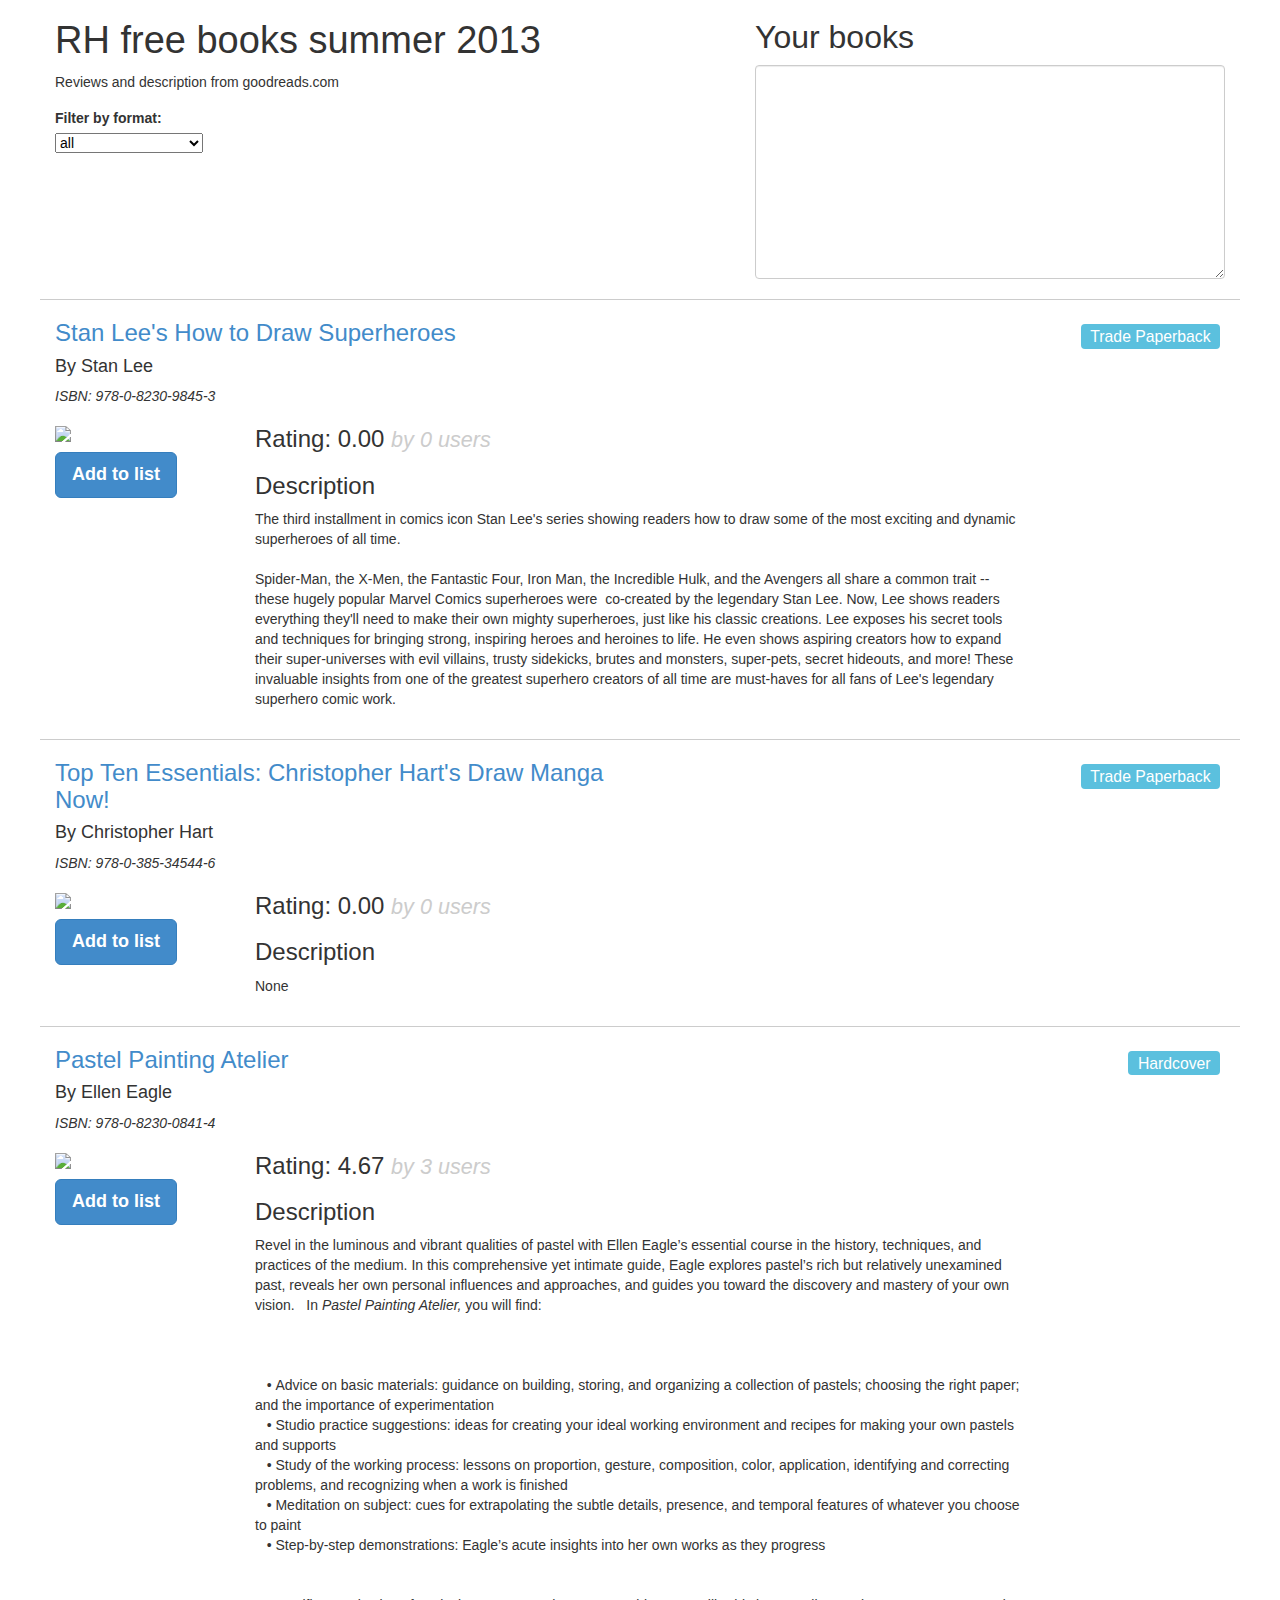
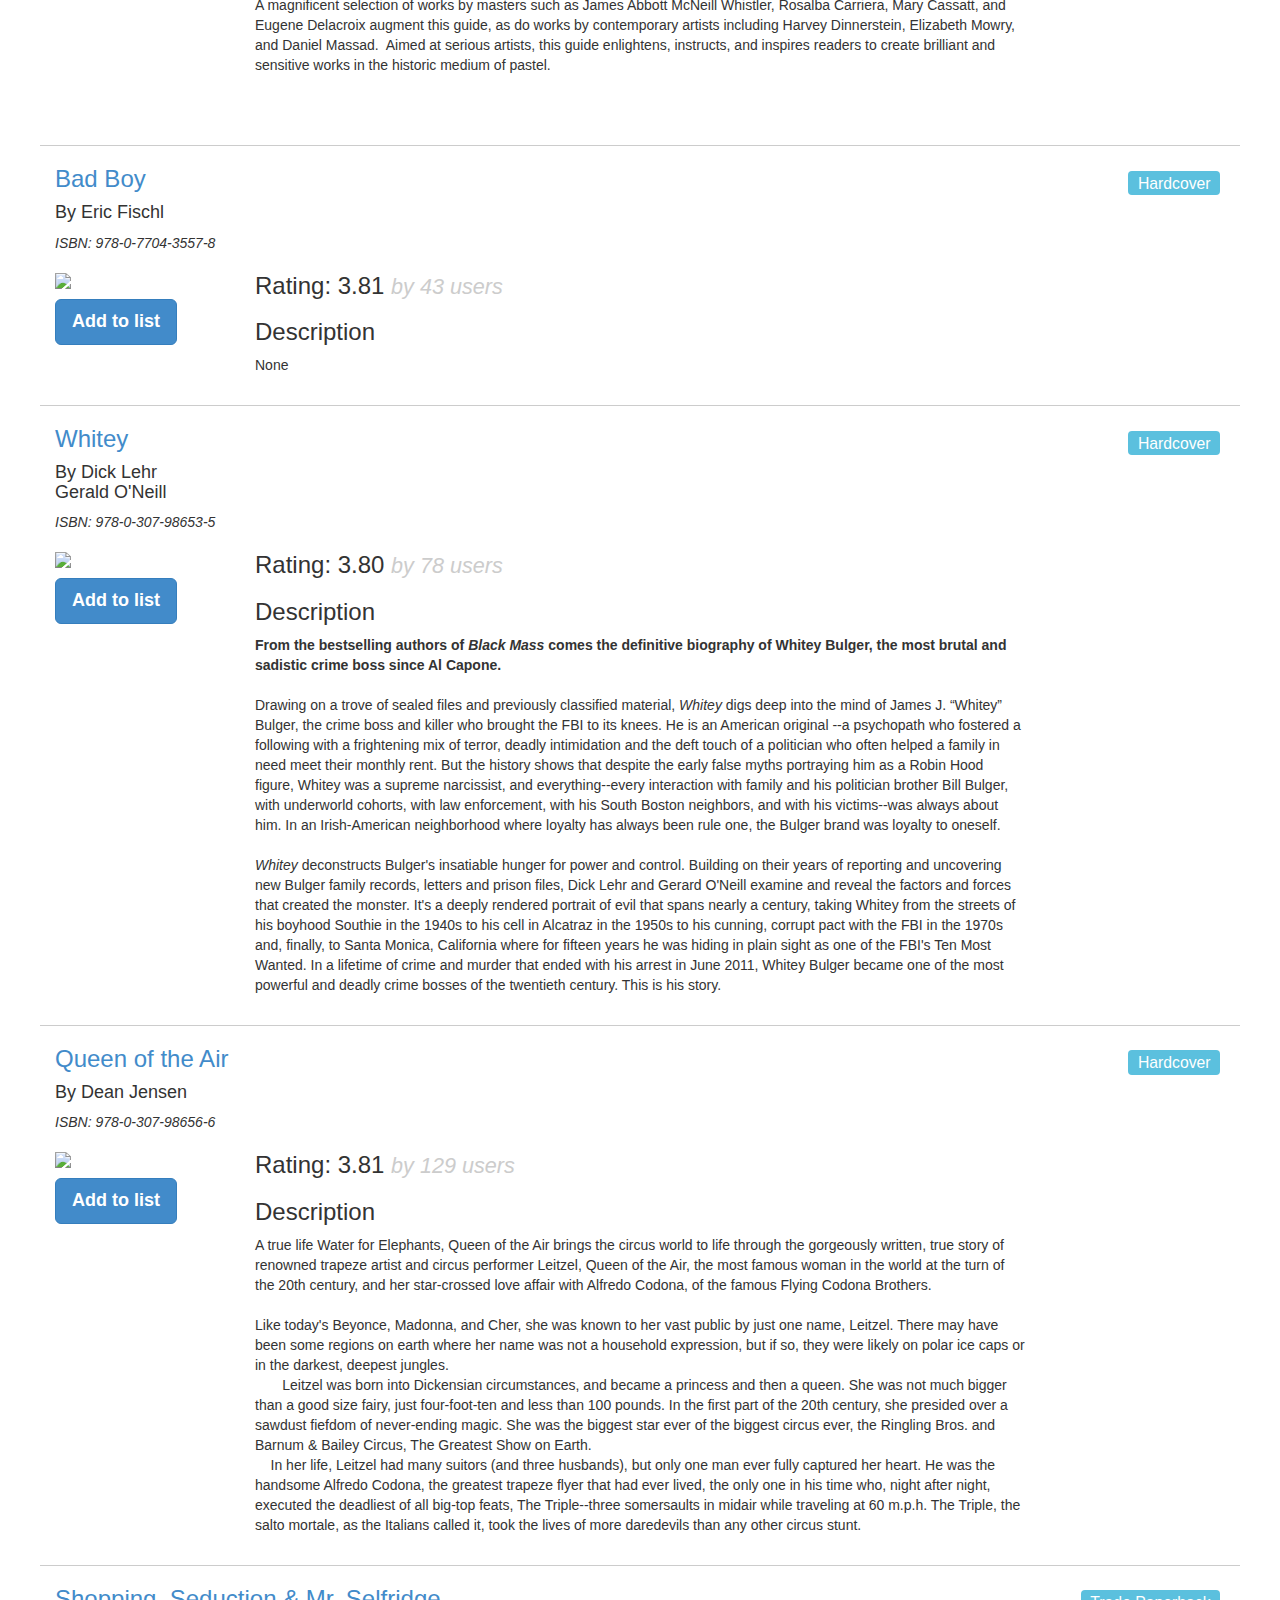
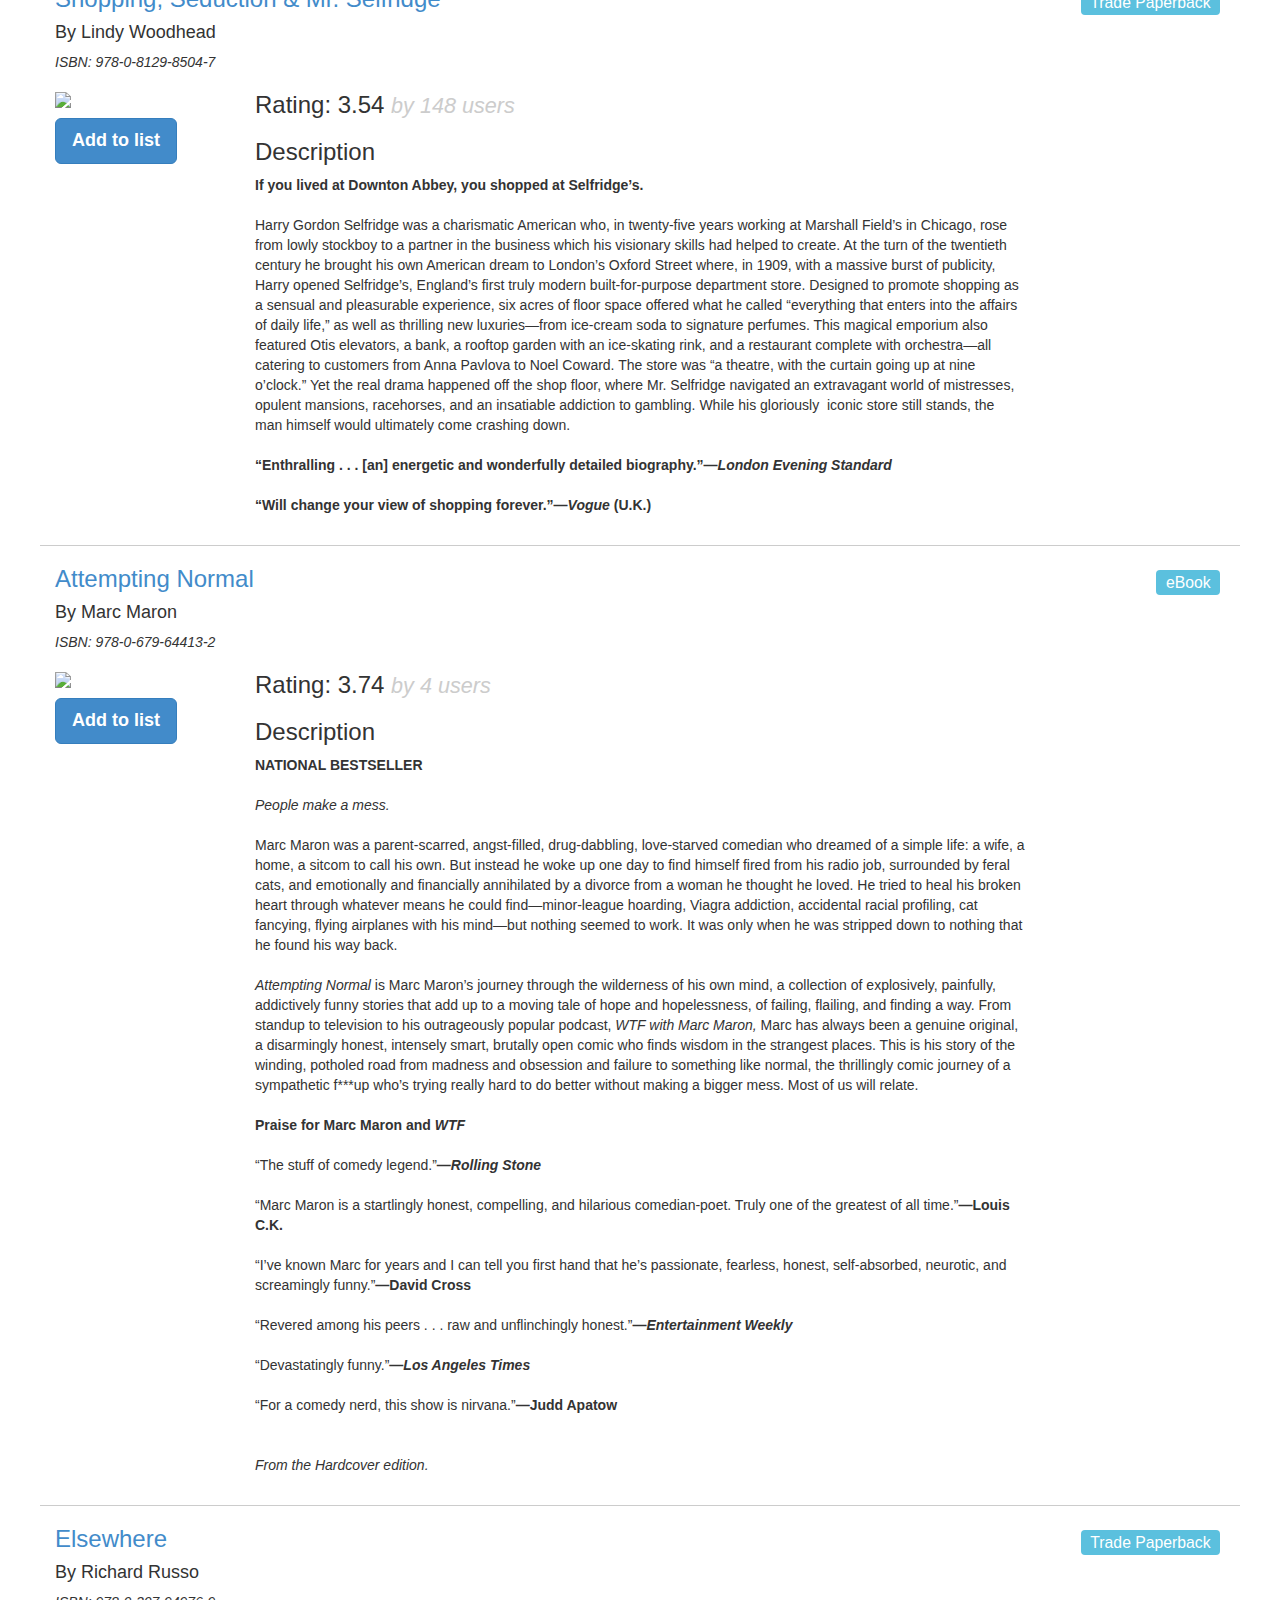
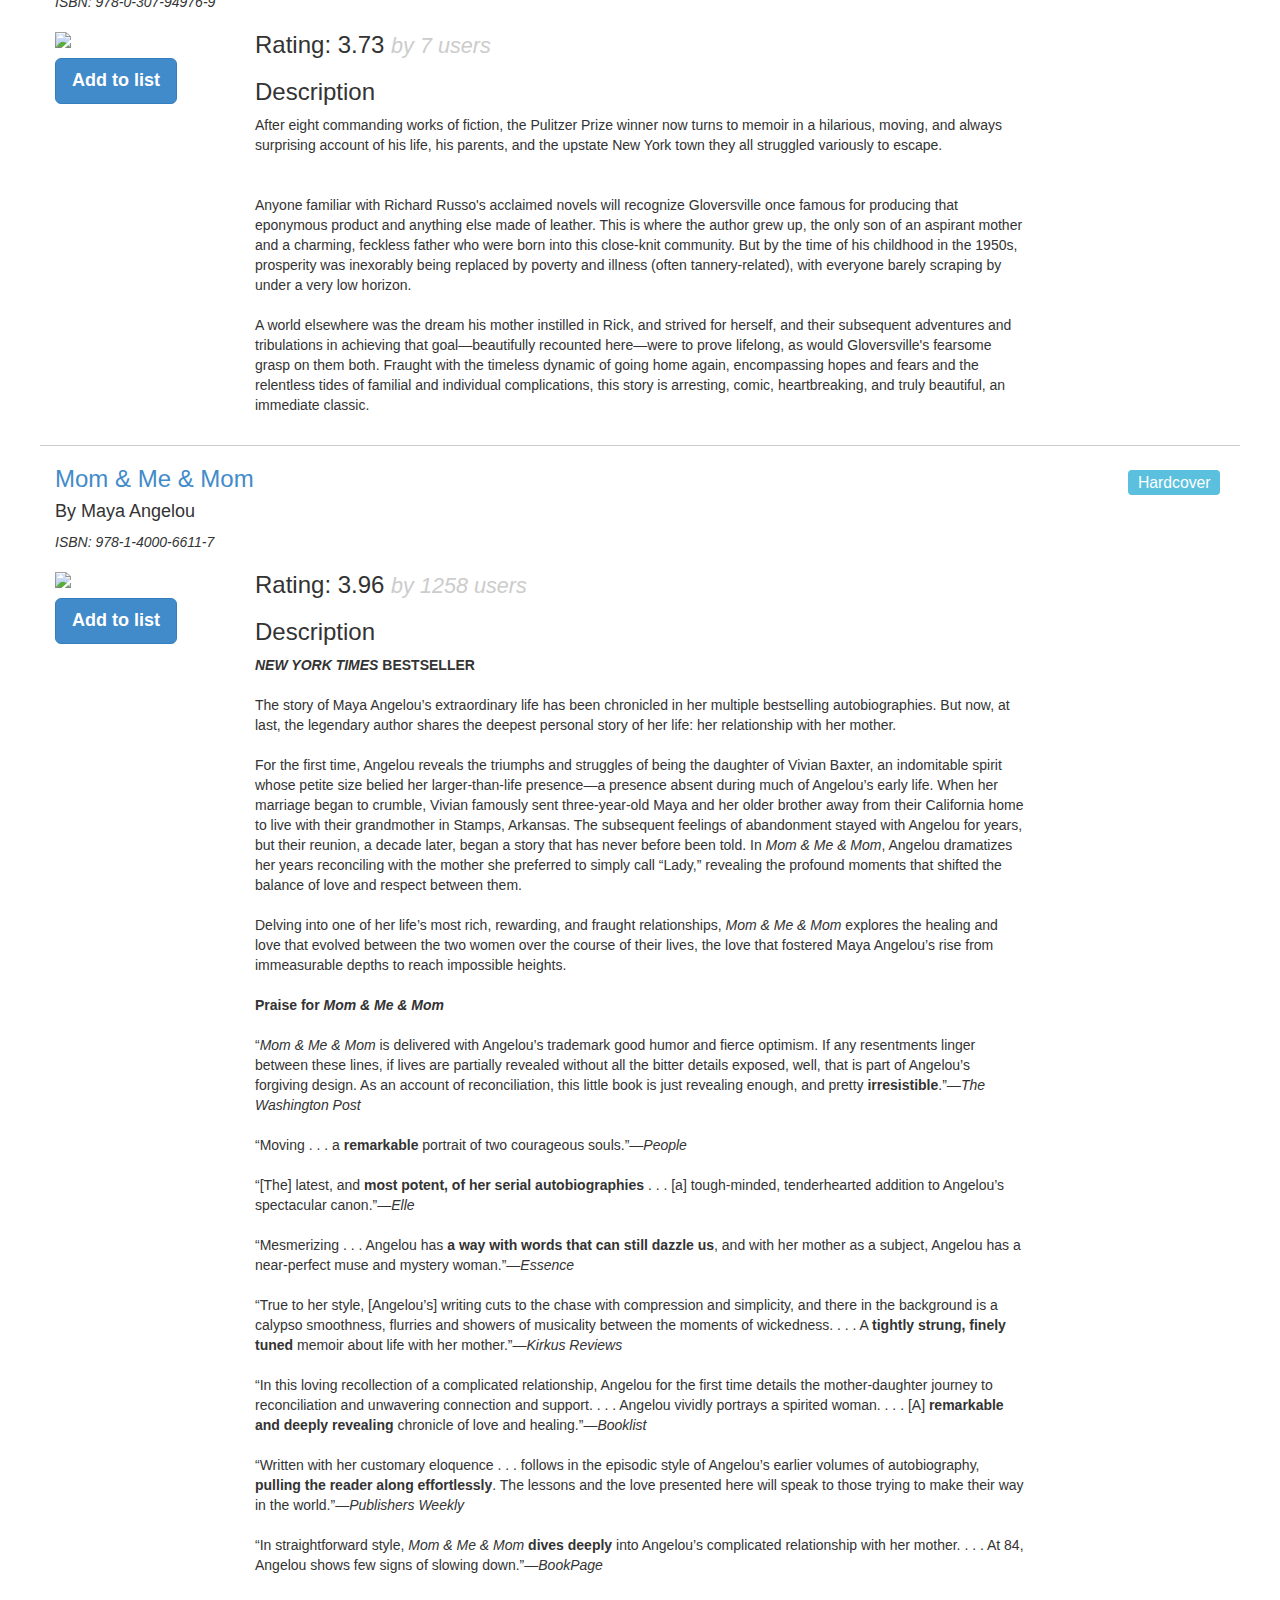
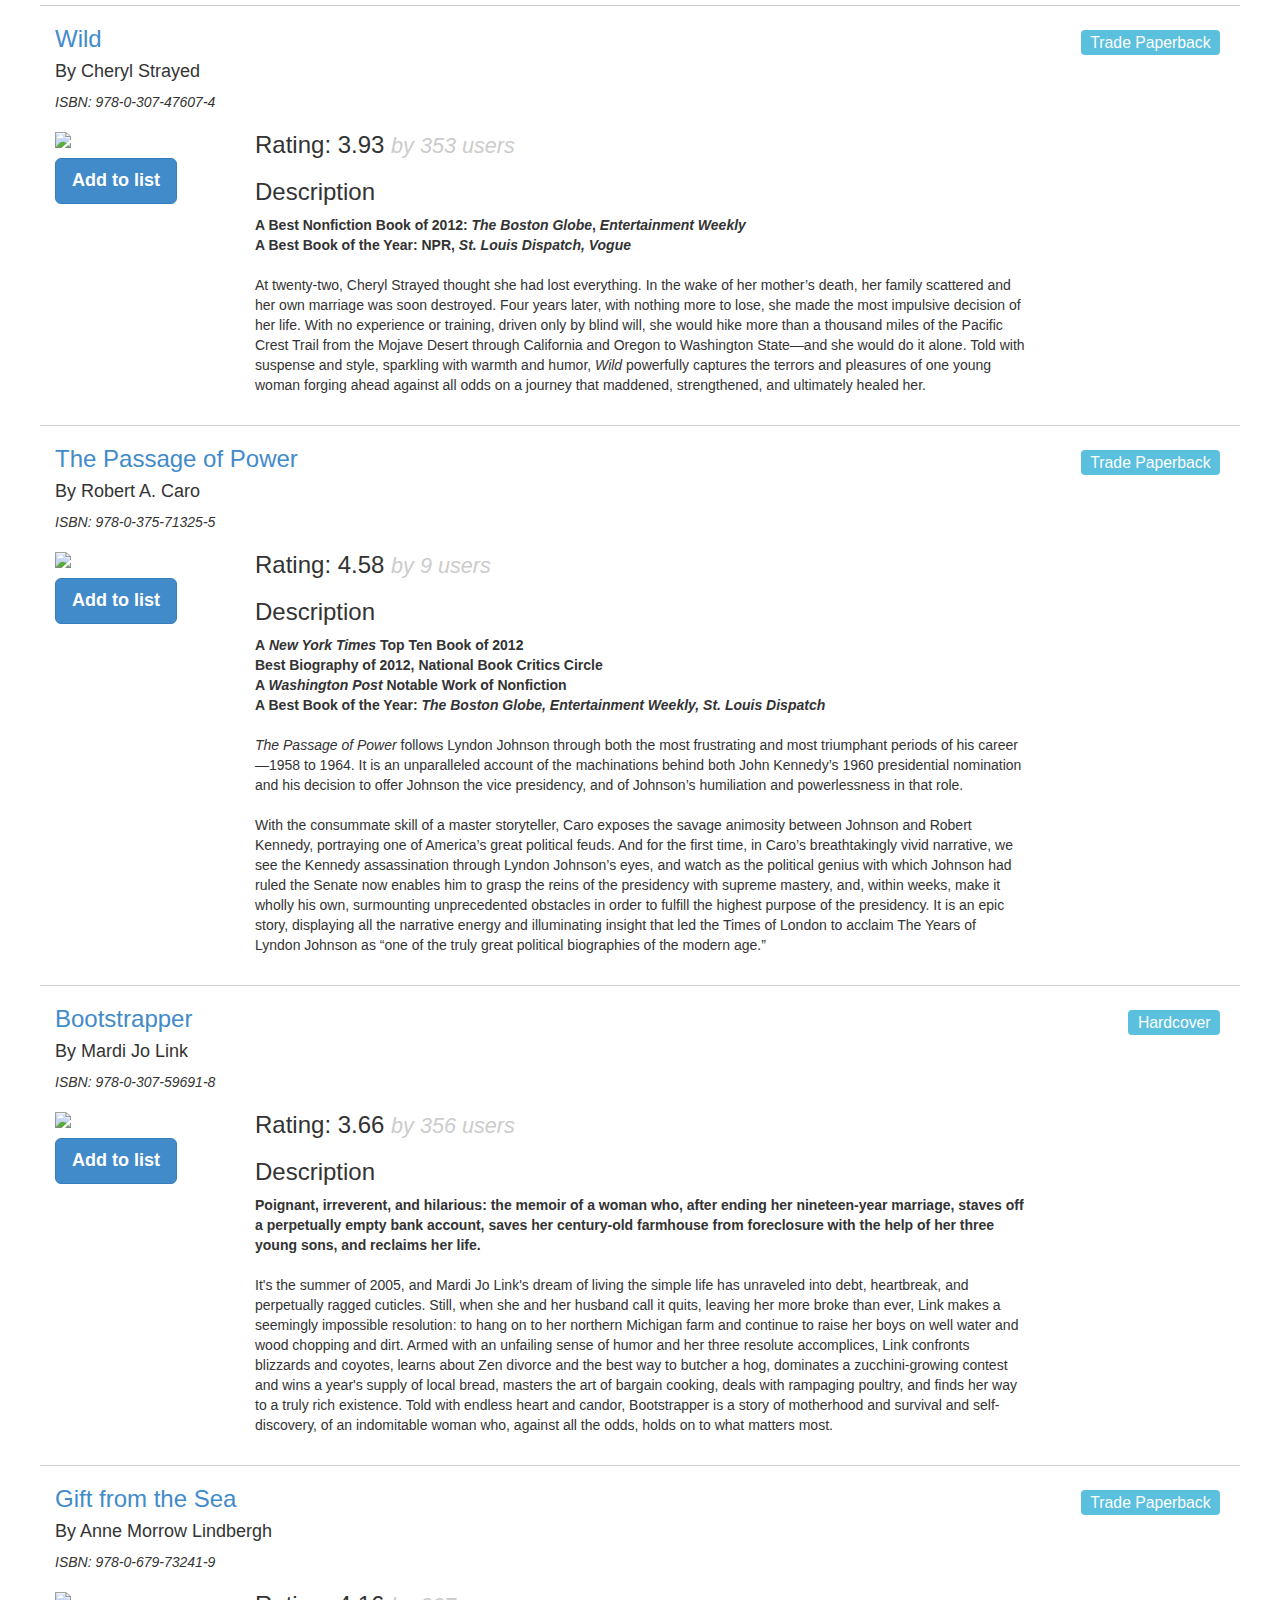
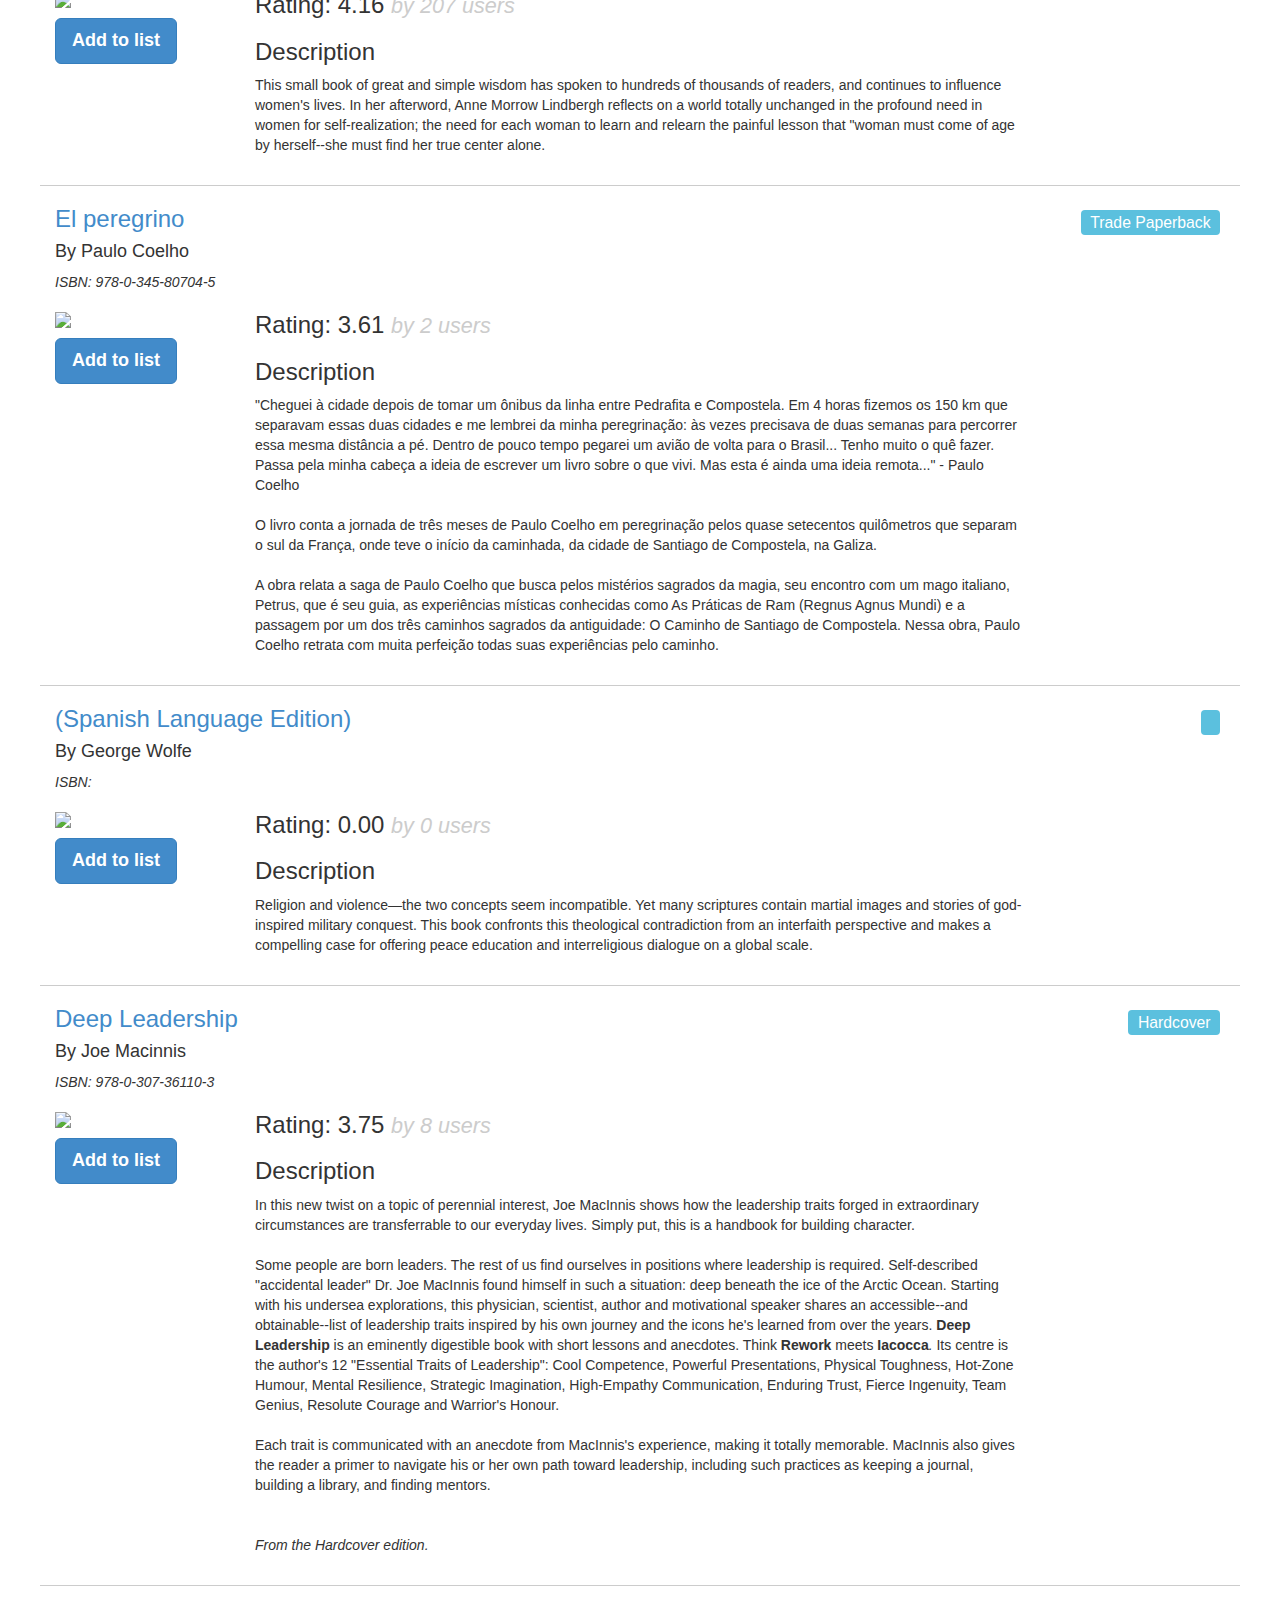
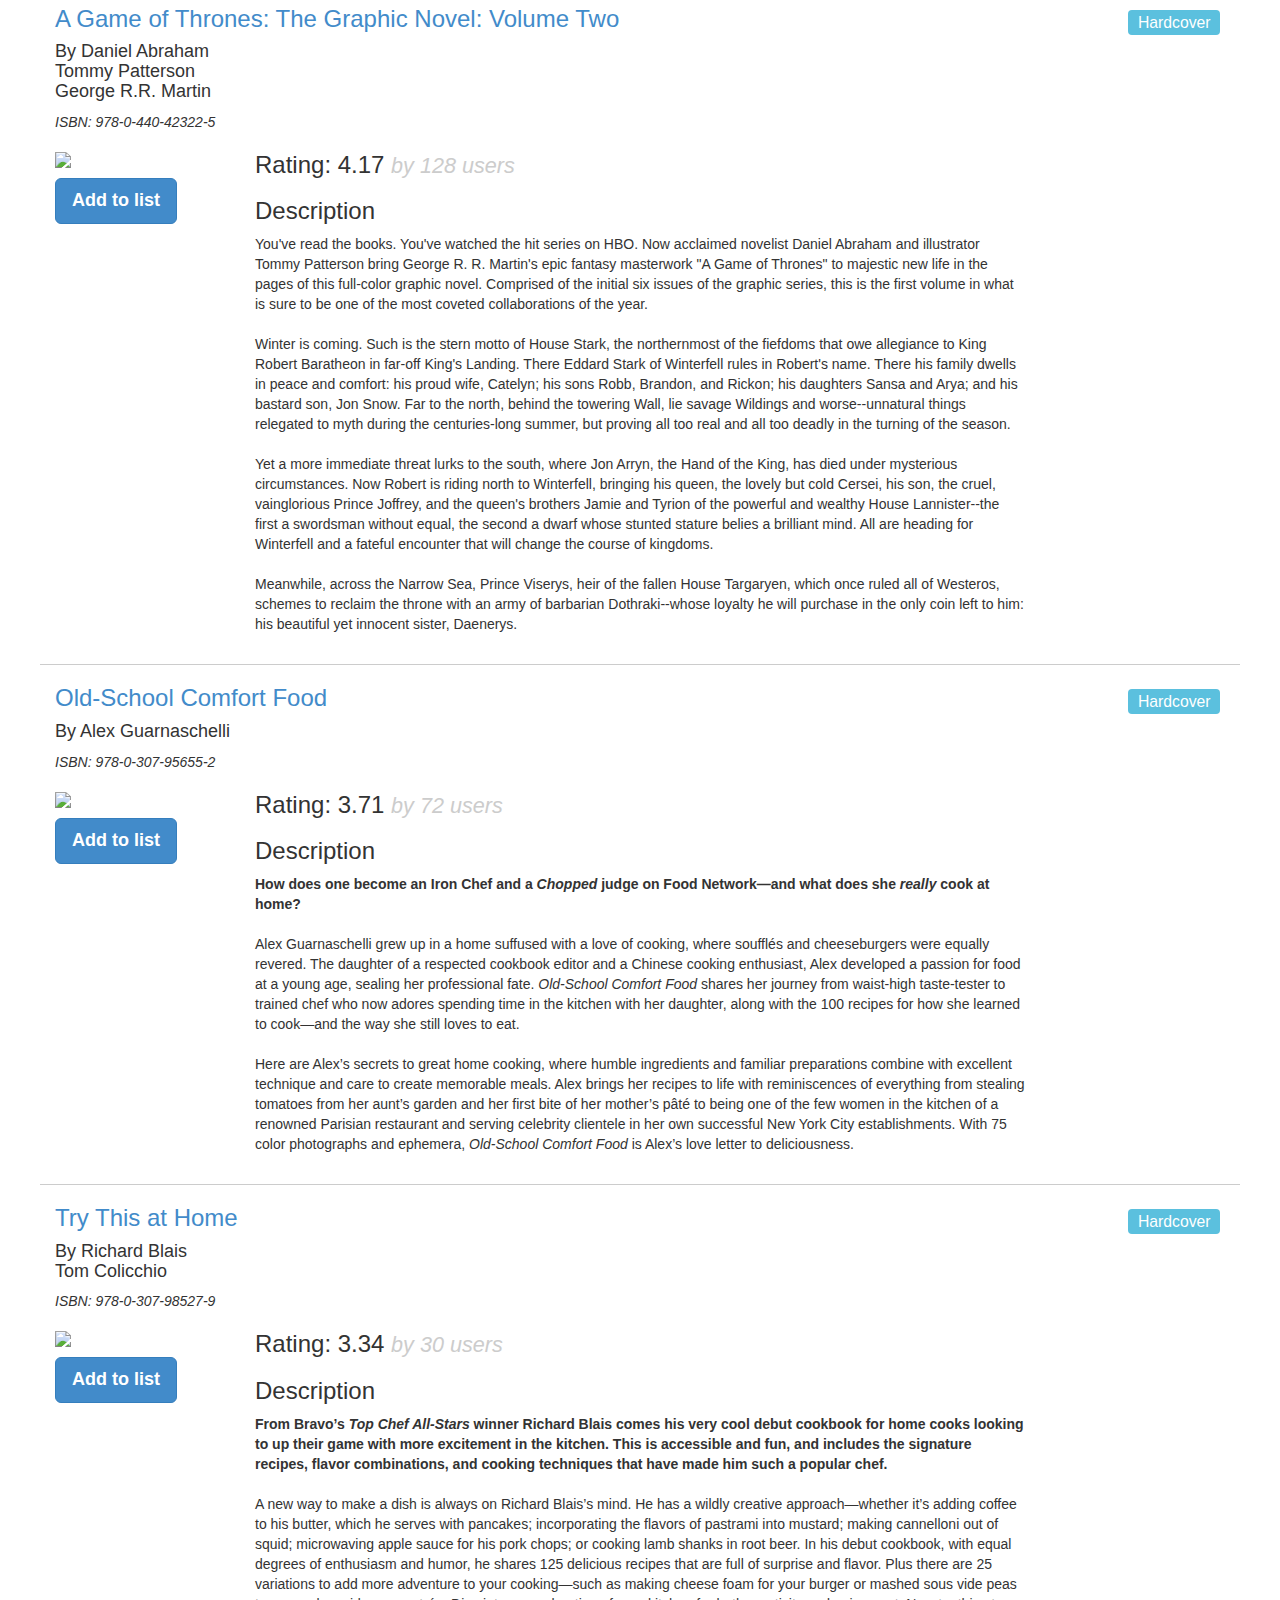
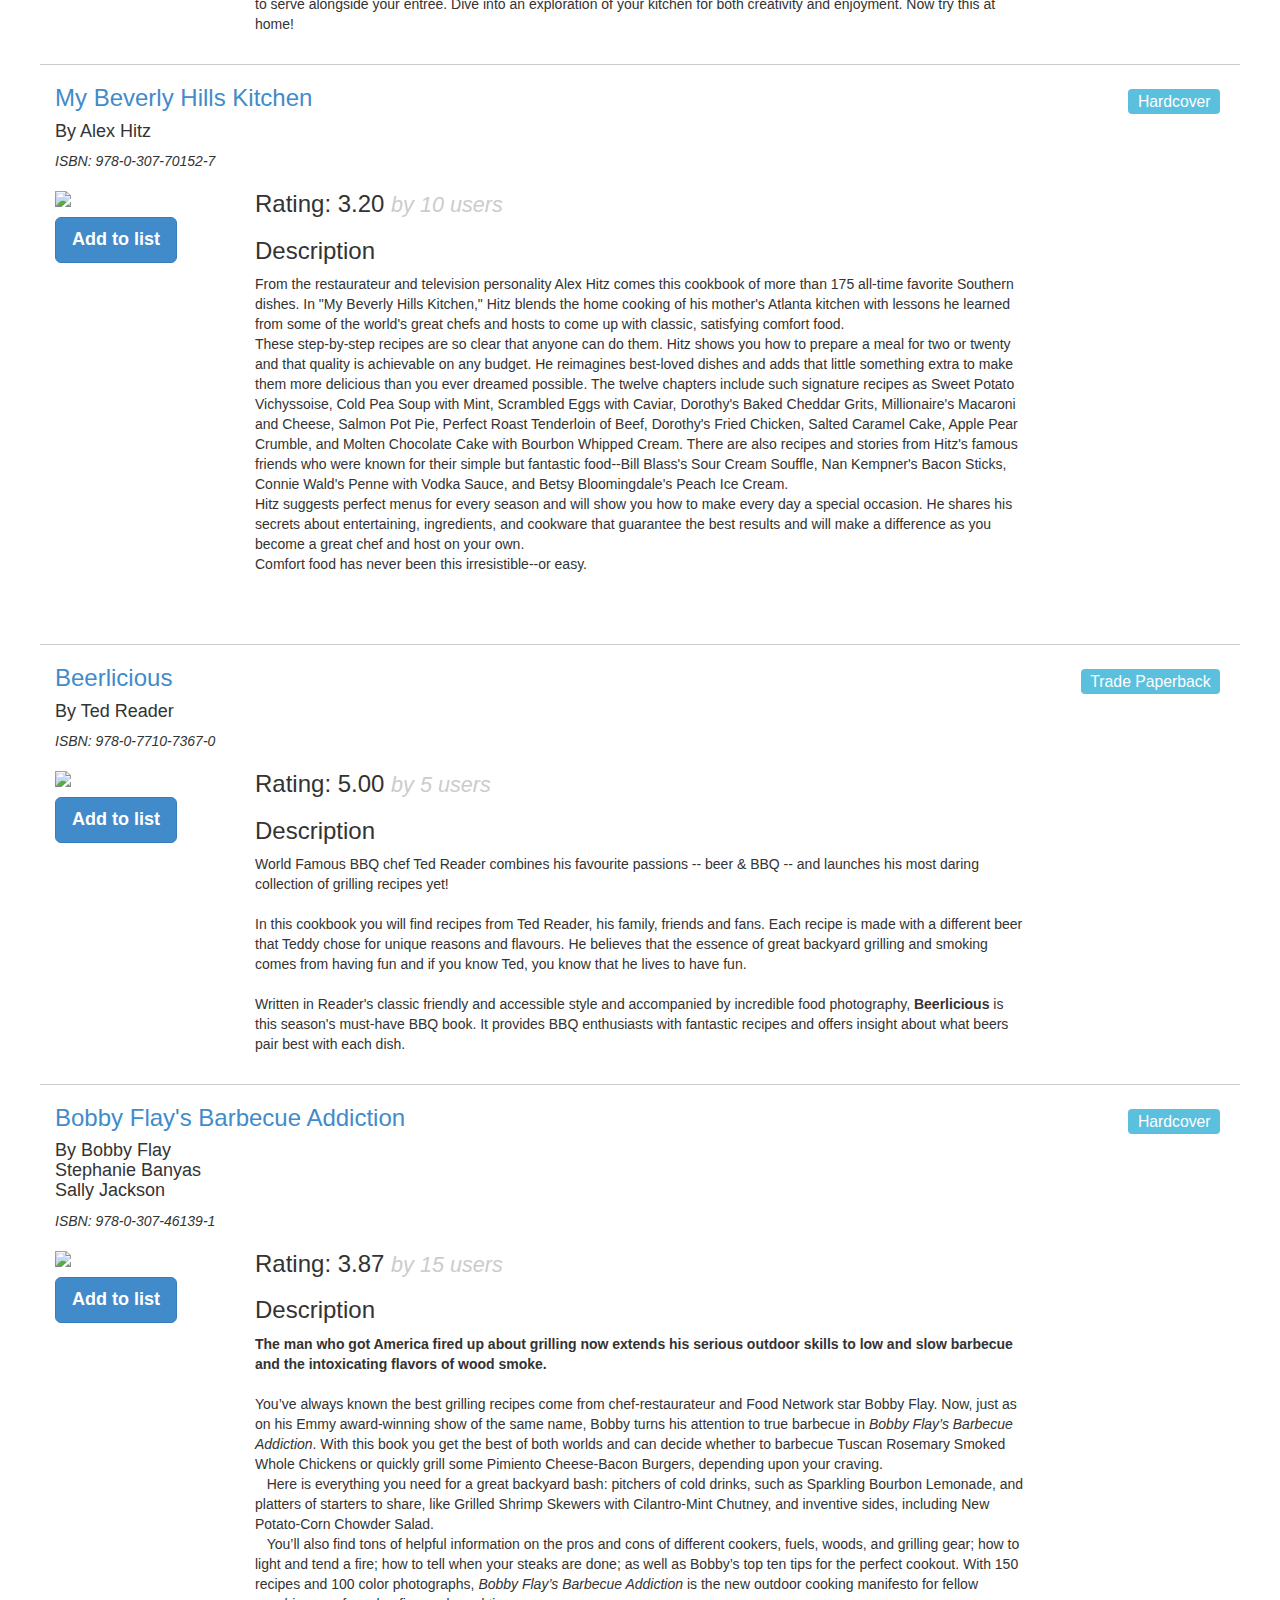
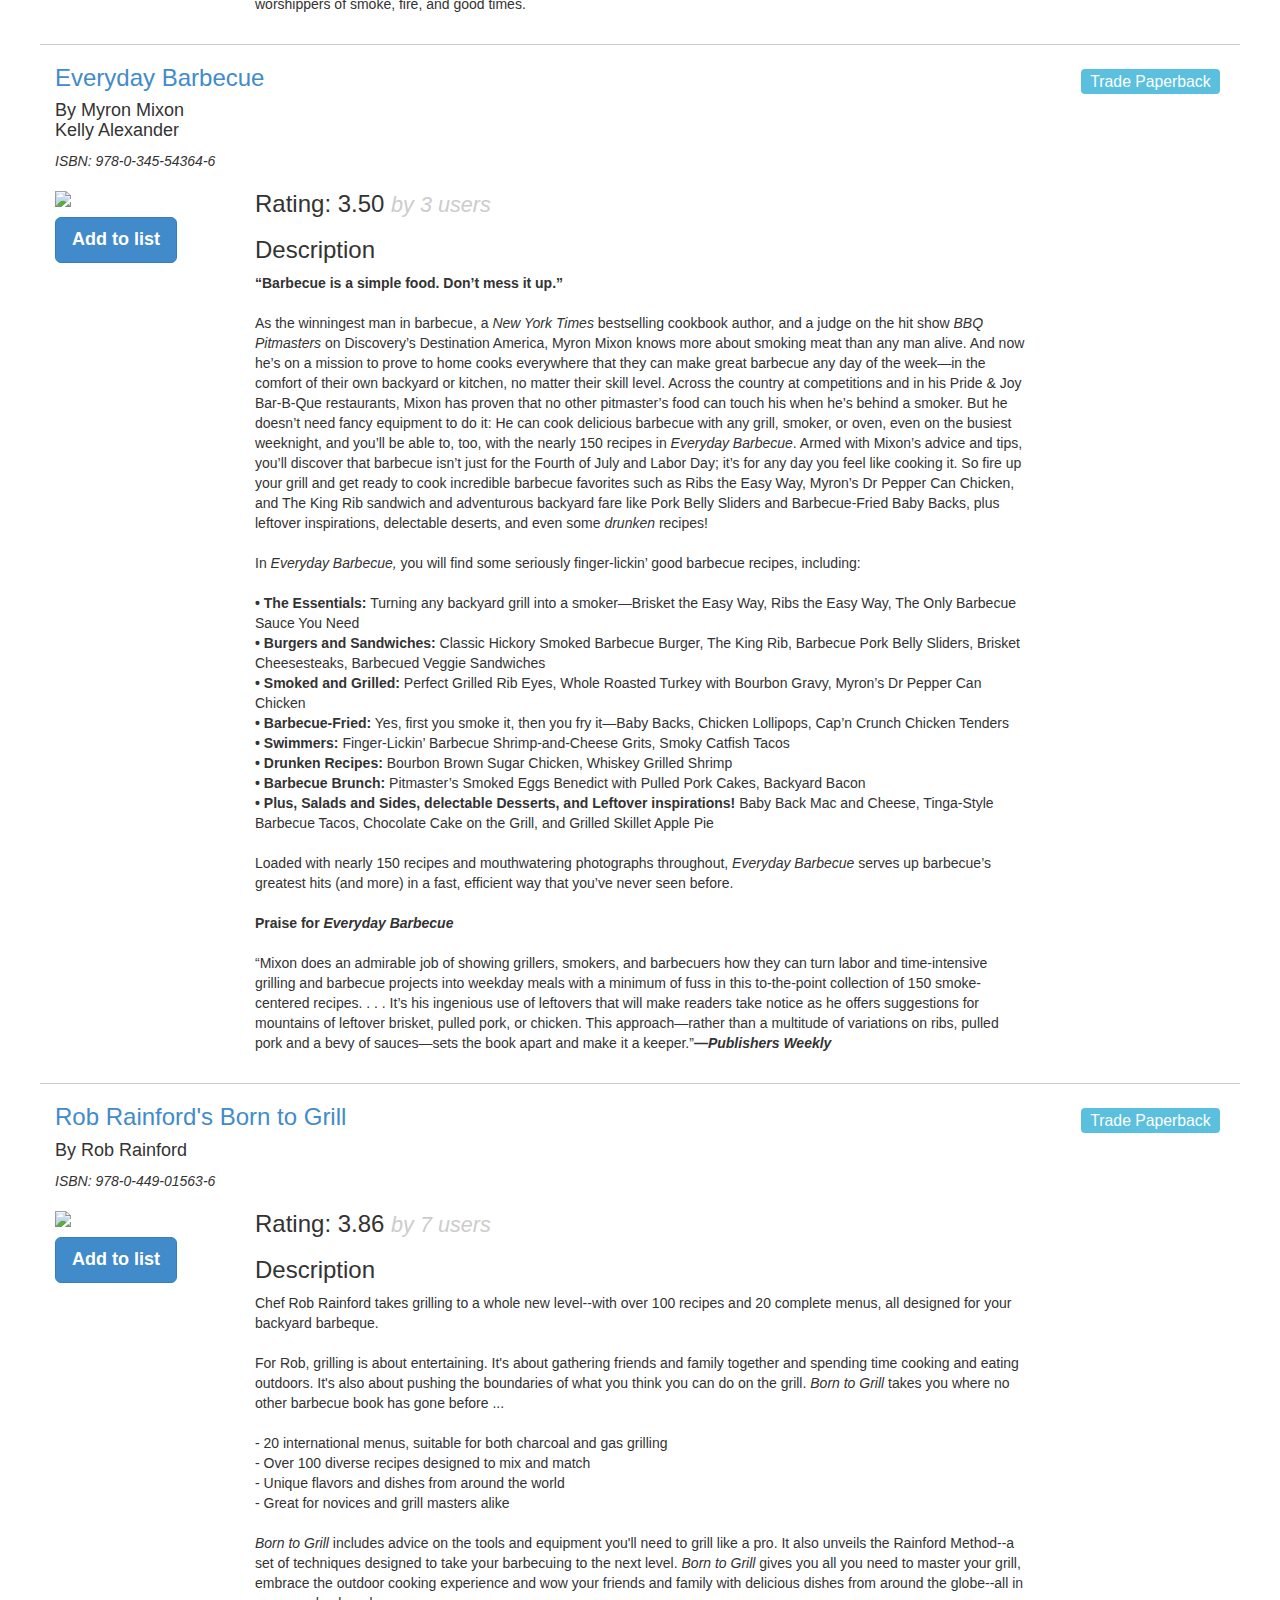
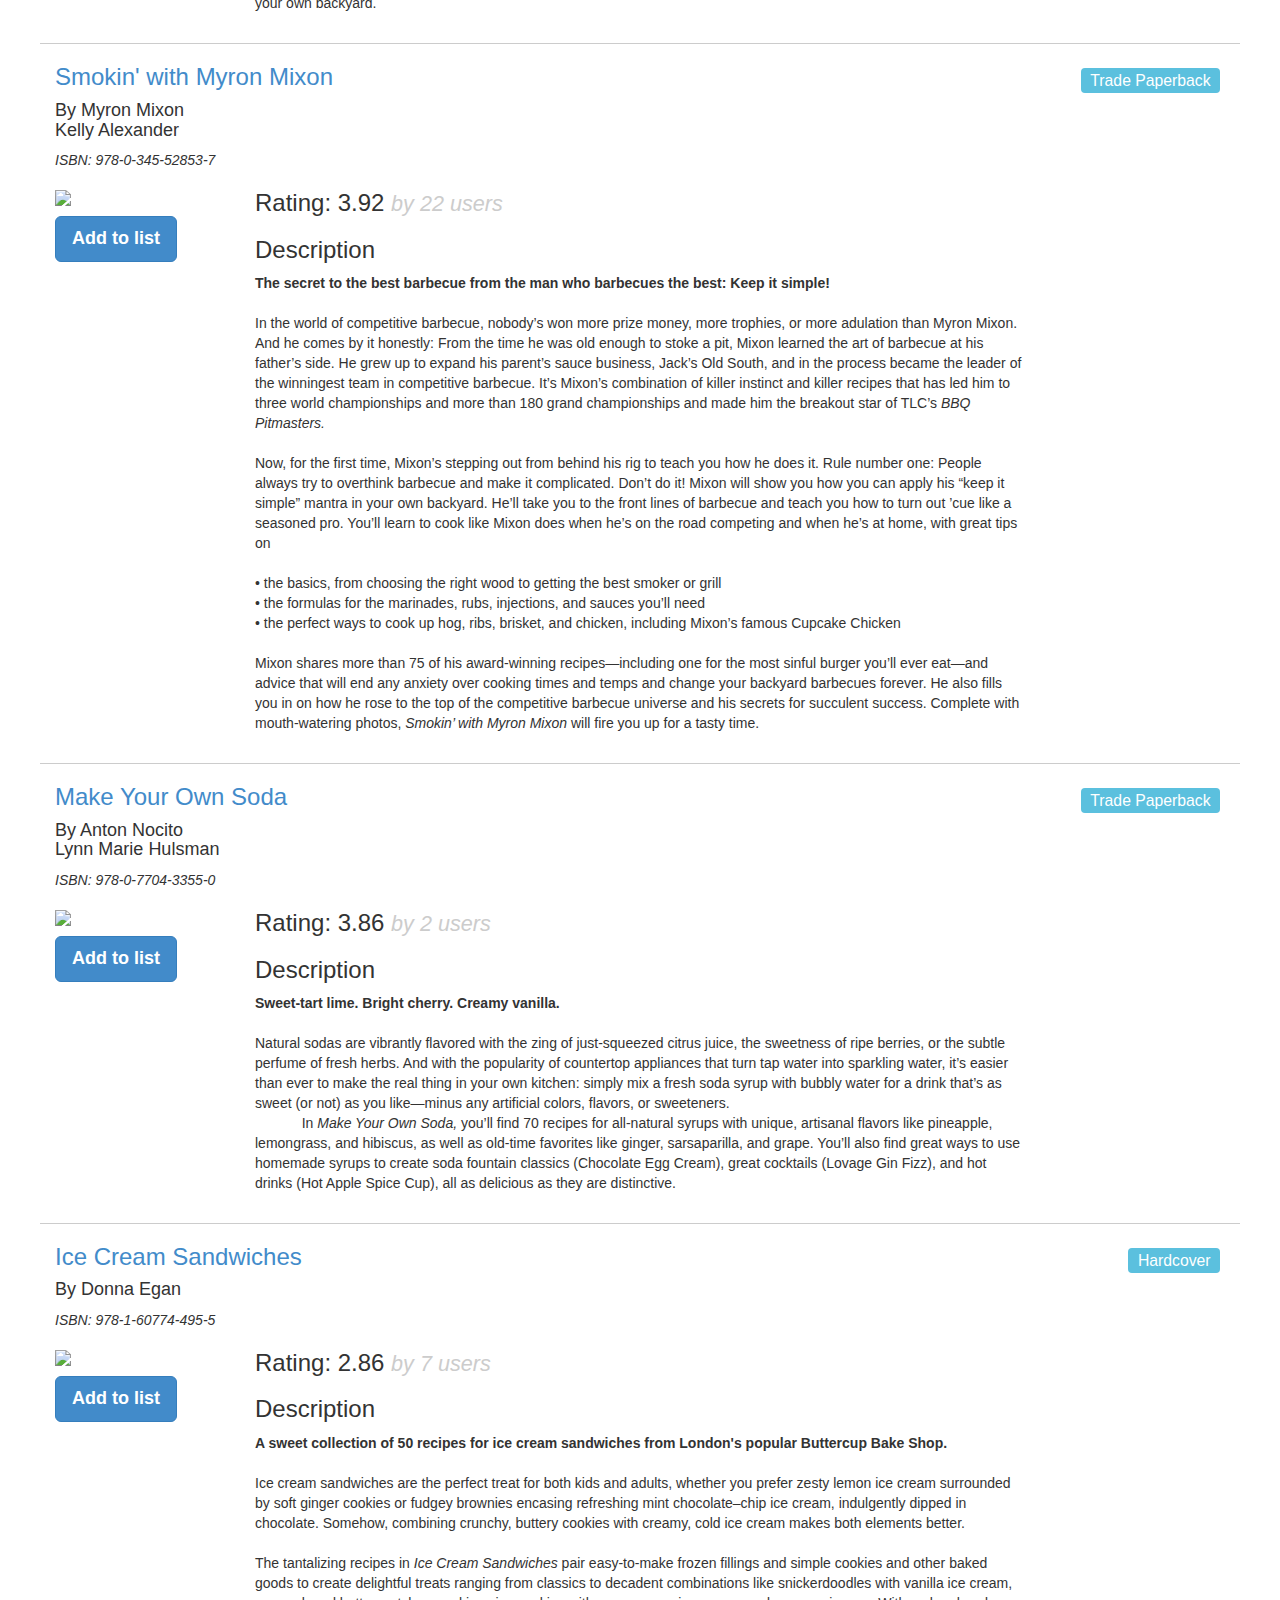
==== commit decd3c95: "fixed bug where touching the book list form would break further "add to list" clicks" ====
--- a/index.html
+++ b/index.html
@@ -333,7 +333,7 @@
                         <button class="btn btn-lg btn-primary add-to-list">Add to list</button>
                     </div>
                     <div class="col-8">
-                        <h3 class="rating">Rating: 3.66 <em> by 355 users</em></h3>
+                        <h3 class="rating">Rating: 3.66 <em> by 356 users</em></h3>
                         <h3>Description</h3>
                         <p class="description"><strong>Poignant, irreverent, and hilarious: the memoir of a woman who, after ending her nineteen-year marriage, staves off a perpetually empty bank account, saves her century-old farmhouse from foreclosure with the help of her three young sons, and reclaims her life.</strong><br /><br />It's the summer of 2005, and Mardi Jo Link's dream of living the simple life has unraveled into debt, heartbreak, and perpetually ragged cuticles. Still, when she and her husband call it quits, leaving her more broke than ever, Link makes a seemingly impossible resolution: to hang on to her northern Michigan farm and continue to raise her boys on well water and wood chopping and dirt. Armed with an unfailing sense of humor and her three resolute accomplices, Link confronts blizzards and coyotes, learns about Zen divorce and the best way to butcher a hog, dominates a zucchini-growing contest and wins a year's supply of local bread, masters the art of bargain cooking, deals with rampaging poultry, and finds her way to a truly rich existence. Told with endless heart and candor, Bootstrapper is a story of motherhood and survival and self-discovery, of an indomitable woman who, against all the odds, holds on to what matters most. </p>
                     </div>
@@ -450,7 +450,7 @@
                         <button class="btn btn-lg btn-primary add-to-list">Add to list</button>
                     </div>
                     <div class="col-8">
-                        <h3 class="rating">Rating: 4.17 <em> by 127 users</em></h3>
+                        <h3 class="rating">Rating: 4.17 <em> by 128 users</em></h3>
                         <h3>Description</h3>
                         <p class="description">You've read the books. You've watched the hit series on HBO. Now acclaimed novelist Daniel Abraham and illustrator Tommy Patterson bring George R. R. Martin's epic fantasy masterwork "A Game of Thrones" to majestic new life in the pages of this full-color graphic novel. Comprised of the initial six issues of the graphic series, this is the first volume in what is sure to be one of the most coveted collaborations of the year. <br /><br />Winter is coming. Such is the stern motto of House Stark, the northernmost of the fiefdoms that owe allegiance to King Robert Baratheon in far-off King's Landing. There Eddard Stark of Winterfell rules in Robert's name. There his family dwells in peace and comfort: his proud wife, Catelyn; his sons Robb, Brandon, and Rickon; his daughters Sansa and Arya; and his bastard son, Jon Snow. Far to the north, behind the towering Wall, lie savage Wildings and worse--unnatural things relegated to myth during the centuries-long summer, but proving all too real and all too deadly in the turning of the season. <br /><br />Yet a more immediate threat lurks to the south, where Jon Arryn, the Hand of the King, has died under mysterious circumstances. Now Robert is riding north to Winterfell, bringing his queen, the lovely but cold Cersei, his son, the cruel, vainglorious Prince Joffrey, and the queen's brothers Jamie and Tyrion of the powerful and wealthy House Lannister--the first a swordsman without equal, the second a dwarf whose stunted stature belies a brilliant mind. All are heading for Winterfell and a fateful encounter that will change the course of kingdoms.  <br /><br />Meanwhile, across the Narrow Sea, Prince Viserys, heir of the fallen House Targaryen, which once ruled all of Westeros, schemes to reclaim the throne with an army of barbarian Dothraki--whose loyalty he will purchase in the only coin left to him: his beautiful yet innocent sister, Daenerys.</p>
                     </div>
@@ -755,7 +755,7 @@
                         <button class="btn btn-lg btn-primary add-to-list">Add to list</button>
                     </div>
                     <div class="col-8">
-                        <h3 class="rating">Rating: 3.67 <em> by 325 users</em></h3>
+                        <h3 class="rating">Rating: 3.67 <em> by 327 users</em></h3>
                         <h3>Description</h3>
                         <p class="description"><strong>“I live full-time in the world of omnivores, and I’ve never wanted to leave. But the Standard American Diet (yes, it’s SAD) got to me as it gets to almost everyone in this country.”<br /><br /></strong>Six years ago, an overweight, pre-diabetic Mark Bittman faced a medical directive: adopt a vegan diet or go on medication. He was no fan of a lifelong regimen of pills, but as a food writer he lived—and worked—to eat. So neither choice was appealing.<br /><br /> His solution was a deal with himself. He would become a “flexitarian.” He adopted a diet heavy in vegetables, fruits, and grains by following a healthy vegan diet (no meat, dairy, or processed foods) all day. After 6:00 p.m. he’d eat however he wanted, though mostly in moderation. Beyond that, his plan involved no gimmicks, scales, calorie counting, or point systems. And there were no so-called forbidden foods—he ate mostly home-cooked meals that were as varied and satisfying as they were delicious, but he dealt with the realities of the office and travel and life on the run as best he could.<br /><br /> He called this plan Vegan Before 6:00 (VB6 for short), and the results were swift and impressive. Best of all, they proved to be lasting and sustainable over the long haul. Bittman lost 35 pounds and saw all of his blood numbers move in the right direction.<br /><br /> Using extensive scientific evidence to support his plan, the acclaimed cookbook author and food policy columnist shows why his VB6 approach succeeds when so many other regimens not only fail, but can actually lead to unwanted weight gain.<br /><br /> He then provides all the necessary tools for making the switch to a flexitarian diet: lists for stocking the pantry, strategies for eating away from home in a variety of situations, pointers for making cooking on a daily basis both convenient and enjoyable, and a complete 28-day eating plan showing VB6 in action. Finally, Bittman provides more than 60 recipes for vegan breakfasts, lunches, and snacks, as well as non-vegan dinners that embrace the spirit of a vegetable- and grain-forward diet.<br /><br /> If you’re one of the millions who have thought of trying a vegan diet but fear it’s too monotonous or unfamiliar, or simply don’t want to give up the foods you love to eat, VB6 will introduce a new, flexible, and quite simply better way of eating you can really live with . . . for life.<br />  </p>
                     </div>
@@ -1008,7 +1008,7 @@
                         <button class="btn btn-lg btn-primary add-to-list">Add to list</button>
                     </div>
                     <div class="col-8">
-                        <h3 class="rating">Rating: 3.45 <em> by 362 users</em></h3>
+                        <h3 class="rating">Rating: 3.45 <em> by 364 users</em></h3>
                         <h3>Description</h3>
                         <p class="description"><strong><em>NEW YORK TIMES</em> BESTSELLER</strong><br /><br />Paris, L.A., and the world of ready to wear fashion provide rich backdrops for Danielle Steel’s deeply involving story of a gifted designer whose talent and drive have brought her everything—except the ability to erase her past and trust relationships.<br />  <br /><strong>FIRST SIGHT </strong><br /><strong> </strong><br /> New York. London. Milan. Paris. Fashion Week in all four cities. A month of endless interviews, parties, and unflagging work and attention to detail at the semiannual ready to wear fashion shows—the famous prêt-à-porter. At the center of the storm and avalanche of work is American Timmie O’Neill, whose renowned line, Timmie O, is the embodiment of casual chic, in fashion and for the home. She has created a business that inspires, fills, and consumes her life. <br />  <br /> With an unerring instinct for what the next trend will be, an innate genius for business, tireless labor, and sheer fearlessness, starting from nothing, over two decades Timmie has built an international empire that has brought her enormous satisfaction and success. In a world where humility and compassion are all too rare, her humor, kindness, integrity, and creativity are inspirational. Yet as blessed as she feels by her success, Timmie harbors the private wounds of a devastating childhood and past tragedy. She is too smart, too experienced, and too hurt to want much in her personal life beyond a succession of convenient, very limited relationships. Always willing to take risks in business, she never risks her heart.<br />  <br /> But despite her well-ordered and highly controlled world, it turns out that Timmie O’Neill is not immune to magic when it strikes. And it strikes in Paris during Paris Fashion Week, when an intriguing Frenchman comes into her life when she gets sick. At first, Timmie and Jean-Charles Vernier are only patient and physician. They become confidants and friends, corresponding at a safe distance between Paris and Los Angeles once she goes home. There is every reason why they must remain apart. But neither can deny their growing friendship and the electricity that sparks whenever they meet. <br /><em> </em><br /><em>First Sight</em> is as complex and compelling as modern life itself. Careers, families, histories, losses, duty, obligation, and fear of losing control and getting hurt. It is a tale of daring to take risks, and losing control just enough to have a life, when the opportunity presents itself. When two very different worlds and strong-willed people collide, everything changes in an instant, as they confront the age-old question of whether to lay oneself bare and risk intimacy—or not. Are they brave enough to face what comes next? And will they do it together or apart?</p>
                     </div>
@@ -1031,7 +1031,7 @@
                         <button class="btn btn-lg btn-primary add-to-list">Add to list</button>
                     </div>
                     <div class="col-8">
-                        <h3 class="rating">Rating: 3.63 <em> by 806 users</em></h3>
+                        <h3 class="rating">Rating: 3.62 <em> by 806 users</em></h3>
                         <h3>Description</h3>
                         <p class="description"><em>New York Times</em> bestselling author Nancy Thayer returns to her beloved Nantucket in a highly emotional, wholly entertaining tale of three sisters forced to confront the past over one event-filled summer on the island.<br />  <br /> Charming ladies’ man Rory Randall dies with one last trick up his sleeve: His will includes a calculating clause mandating a summer-long reunion for his daughters, all from different marriages—that is, if they hope to inherit his posh Nantucket house. Relations among the three sisters are sour thanks to long-festering jealousies, resentments, and misunderstandings. Arden, a successful television host in Boston, hasn’t been back to the island since her teenage years, when accusations of serious misbehavior led to her banishment. College professor Meg hopes to use her summer to finish a literary biography and avoid an amorous colleague. And secretive Jenny, an IT specialist, faces troubling questions about her identity while longing for her sisters’ acceptance.<br />  <br /> To their surprise, the three young women find their newfound sisterhood easier to trust than the men who show up to complicate their lives. And if that weren’t problematic enough, their mothers descend on the island. When yet another visitor drops by the house with shocking news, the past comes screaming back with a vengeance. Having all the women from his life under his seaside roof—and overseeing the subsequent drama of that perfect storm—Rory Randall might just be enjoying a hearty laugh from above.<br />  <br /> Nancy Thayer’s novel insightfully illustrates how the push and pull of family altercations make us whole. It’s how the Randall sisters come to forgive, and learn to open their hearts to love.</p>
                     </div>
@@ -1077,7 +1077,7 @@
                         <button class="btn btn-lg btn-primary add-to-list">Add to list</button>
                     </div>
                     <div class="col-8">
-                        <h3 class="rating">Rating: 3.65 <em> by 2388 users</em></h3>
+                        <h3 class="rating">Rating: 3.65 <em> by 2392 users</em></h3>
                         <h3>Description</h3>
                         <p class="description">From the <em>New York Times</em> best-selling author of <em>Commencement </em>and <em>Maine</em> comes a gorgeous, sprawling novel about marriage—about those who marry in a white heat of passion, those who marry for partnership and comfort, and those who live together, love each other, and have absolutely no intention of ruining it all with a wedding.<br /><br /> Evelyn has been married to her husband for forty years—forty years since he slipped off her first wedding ring and put his own in its place. Delphine has seen both sides of love—the ecstatic, glorious highs of seduction, and the bitter, spiteful fury that descends when it’s over. James, a paramedic who works the night shift, knows his wife’s family thinks she could have done better; while Kate, partnered with Dan for a decade, has seen every kind of wedding—beach weddings, backyard weddings, castle weddings—and has vowed never, ever, to have one of her own. <br /><br /> As these lives and marriages unfold in surprising ways, we meet Frances Gerety, a young advertising copywriter in 1947. Frances is working on the De Beers campaign and she needs a signature line, so, one night before bed, she scribbles a phrase on a scrap of paper: “A Diamond Is Forever.” And that line changes everything.<br /><br /> A rich, layered, exhilarating novel spanning nearly a hundred years, <em>The Engagements</em> captures four wholly unique marriages, while tracing the story of diamonds in America, and the way—for better or for worse—these glittering stones have come to symbolize our deepest hopes for everlasting love.<br /></p>
                     </div>
@@ -1238,7 +1238,7 @@
                         <button class="btn btn-lg btn-primary add-to-list">Add to list</button>
                     </div>
                     <div class="col-8">
-                        <h3 class="rating">Rating: 4.20 <em> by 20 users</em></h3>
+                        <h3 class="rating">Rating: 4.19 <em> by 21 users</em></h3>
                         <h3>Description</h3>
                         <p class="description">From its explosive opening to its eerie climax, <em>The Homecoming</em> is a page-turning, labyrinthine thrill ride that returns to Niceville . . . where evil lives far longer than men do.<br /><br /> When two plane crashes set off a spellbinding chain reaction of murder, inadvertent kidnapping, corporate corruption, and financial double-dealing, it’s not enough that Niceville detective Nick Kavanaugh (ex–Special Forces) has to investigate. He and his wife, family lawyer Kate, have also just taken in brutally orphaned Rainey Teague. Something bothers Nick about Rainey—and it isn’t just that the woman in charge of attendance at Rainey’s prep school has disappeared. In fact, people have long been disappearing from seemingly placid Niceville, including, most disturbingly, Kate’s father. Using his files, Kate and Nick start to unearth Niceville’s blood stained history, but something (or is it <em>Nothing</em>?) stands in their way.<br /><br /> Once again, Carsten Stroud gives us unforgettable characters, including Coker, the steely, amoral police sniper, and Harvill Endicott, an urbanely manipulative psychopath, not to mention Warren Smoles, the most conniving lawyer you will ever meet. Stroud’s unique storytelling gifts bring us into a world where protecting your family from the unknown becomes almost impossible but essential for survival.<br /><br /> Anything is possible in <em>The Homecoming. </em><br /></p>
                     </div>
@@ -1307,7 +1307,7 @@
                         <button class="btn btn-lg btn-primary add-to-list">Add to list</button>
                     </div>
                     <div class="col-8">
-                        <h3 class="rating">Rating: 3.73 <em> by 452 users</em></h3>
+                        <h3 class="rating">Rating: 3.73 <em> by 453 users</em></h3>
                         <h3>Description</h3>
                         <p class="description">For fans of the beloved classic A Tree Grows in Brooklyn, a sweeping, multi-generational story about twin sisters, one of whom disappears without a trace in 1939, set in the historically Jewish neighborhood of Boyle Heights, California, and modern-day Los Angeles.<br /><br />After years of resistance to the idea, feisty octogenarian Elaine Greenstein finally decides to move from the home in which she raised her family to a retirement community. While she's packing her possessions, she finds a clue to the whereabouts of her twin sister, who disappeared from the little-known Jewish mecca of Boyle Heights on the eve of WWII when the girls were eighteen. Plunging back into memories of her childhood and the momentous historical facts that impacted her family, Elaine recalls her family's stories-those from the Old Country, and tales of immigration travails, and the heartache of being the "smart" one of the twins instead of the "popular" one.<br /><br />In an utterly unforgettable, salty voice, Elaine revives the memories of growing up with her twin sister Barbara, her parents, her Zayde, her aunts and her younger sisters as the Greensteins bear the disappointments, heartbreaks, and fallout from the immigrant baggage that they have been unable to shed despite settling in southern California-the land of sunshine and opportunity, fig trees and equality.<br /><br />Janice Steinberg's novel is not only about the stories that make up our family histories, but also about those we tell ourselves in order to believe in who we've made ourselves out to be.</p>
                     </div>
@@ -1330,7 +1330,7 @@
                         <button class="btn btn-lg btn-primary add-to-list">Add to list</button>
                     </div>
                     <div class="col-8">
-                        <h3 class="rating">Rating: 4.24 <em> by 1891 users</em></h3>
+                        <h3 class="rating">Rating: 4.24 <em> by 1892 users</em></h3>
                         <h3>Description</h3>
                         <p class="description"><strong>A story of the transcendent power of love in wartime, <em>A Constellation of Vital Phenomena</em> is a work of sweeping breadth, profound compassion, and lasting significance.</strong><br /><strong> </strong><br /> Two doctors risk everything to save the life of a hunted child in this majestic debut about love, loss, and the unexpected ties that bind us together. “On the morning after the Feds burned down her house and took her father, Havaa woke from dreams of sea anemones.” Havaa, eight years old, hides in the woods and watches the blaze until her neighbor, Akhmed, discovers her sitting in the snow. Akhmed knows getting involved means risking his life, and there is no safe place to hide a child in a village where informers will do anything for a loaf of bread, but for reasons of his own, he sneaks her through the forest to the one place he thinks she might be safe: an abandoned hospital where the sole remaining doctor, Sonja Rabina, treats the wounded. Though Sonja protests that her hospital is not an orphanage, Akhmed convinces her to keep Havaa for a trial, and over the course of five extraordinary days, Sonja’s world will shift on its axis and reveal the intricate pattern of connections that weaves together the pasts of these three unlikely companions and unexpectedly decides their fate.</p>
                     </div>
@@ -1431,7 +1431,7 @@
                         <button class="btn btn-lg btn-primary add-to-list">Add to list</button>
                     </div>
                     <div class="col-8">
-                        <h3 class="rating">Rating: 3.56 <em> by 4319 users</em></h3>
+                        <h3 class="rating">Rating: 3.56 <em> by 4327 users</em></h3>
                         <h3>Description</h3>
                         <p class="description">Curtis Sittenfeld, <em>New York Times</em> bestselling author of <em>American Wife </em>and<em> Prep, </em>returns with a mesmerizing novel of family and identity, loyalty and deception, and the delicate line between truth and belief.<br />  <br /> From an early age, Kate and her identical twin sister, Violet, knew that they were unlike everyone else. Kate and Vi were born with peculiar “senses”—innate psychic abilities concerning future events and other people’s secrets. Though Vi embraced her visions, Kate did her best to hide them.<br />  <br /> Now, years later, their different paths have led them both back to their hometown of St. Louis. Vi has pursued an eccentric career as a psychic medium, while Kate, a devoted wife and mother, has settled down in the suburbs to raise her two young children. But when a minor earthquake hits in the middle of the night, the normal life Kate has always wished for begins to shift. After Vi goes on television to share a premonition that another, more devastating earthquake will soon hit the St. Louis area, Kate is mortified. Equally troubling, however, is her fear that Vi may be right. As the date of the predicted earthquake quickly approaches, Kate is forced to reconcile her fraught relationship with her sister and to face truths about herself she’s long tried to deny.<br />  <br /> Funny, haunting, and thought-provoking, <em>Sisterland</em> is a beautifully written novel of the obligation we have toward others, and the responsibility we take for ourselves. With her deep empathy, keen wisdom, and unerring talent for finding the extraordinary moments in our everyday lives, Curtis Sittenfeld is one of the most exceptional voices in literary fiction today.</p>
                     </div>
@@ -1577,7 +1577,7 @@
                         <button class="btn btn-lg btn-primary add-to-list">Add to list</button>
                     </div>
                     <div class="col-8">
-                        <h3 class="rating">Rating: 3.82 <em> by 2110 users</em></h3>
+                        <h3 class="rating">Rating: 3.82 <em> by 2118 users</em></h3>
                         <h3>Description</h3>
                         <p class="description">From the <em>New York Times</em> bestselling author of <em>Midwives</em> and <em>The Sandcastle Girls</em> comes a spellbinding novel of love, despair, and revenge—set in war-ravaged Tuscany.<br /><br /> 1943: Tucked away in the idyllic hills south of Florence, the Rosatis, an Italian family of noble lineage, believe that the walls of their ancient villa will keep them safe from the war raging across Europe. Eighteen-year-old Cristina spends her days swimming in the pool, playing with her young niece and nephew, and wandering aimlessly amid the estate’s gardens and olive groves. But when two soldiers, a German and an Italian, arrive at the villa asking to see an ancient Etruscan burial site, the Rosatis’ bucolic tranquility is shattered. A young German lieutenant begins to court Cristina, the Nazis descend upon the estate demanding hospitality, and what was once their sanctuary becomes their prison.<br /><br /> 1955: Serafina Bettini, an investigator with the Florence police department, has her own demons. A beautiful woman, Serafina carefully hides her scars along with her haunting memories of the war. But when she is assigned to a gruesome new case—a serial killer targeting the Rosatis, murdering the remnants of the family one-by-one in cold blood—Serafina finds herself digging into a past that involves both the victims and her own tragic history.<br /><br /> Set against an exquisitely rendered Italian countryside, <em>The Light in the Ruins</em> unveils a breathtaking story of moral paradox, human frailty, and the mysterious ways of the heart.</p>
                     </div>
@@ -1785,7 +1785,7 @@
                         <button class="btn btn-lg btn-primary add-to-list">Add to list</button>
                     </div>
                     <div class="col-8">
-                        <h3 class="rating">Rating: 4.24 <em> by 9531 users</em></h3>
+                        <h3 class="rating">Rating: 4.24 <em> by 9541 users</em></h3>
                         <h3>Description</h3>
                         <p class="description">For Damien, our obsession is a game. For me, it is fiercely, blindingly, real.<br /><br />Damien Stark’s need is palpable—his need for pleasure, his need for control, his need for me. Beautiful and brilliant yet tortured at his core, he is in every way my match.<br /><br />I have agreed to be his alone, and now I want him to be fully mine. I want us to possess each other beyond the sweetest edge of our ecstasy, into the deepest desires of our souls. To let the fire that burns between us consume us both.<br /><br />But there are dark places within Damien that not even our wildest passion can touch. I yearn to know his secrets, yearn for him to surrender to me as I have surrendered to him. But our troubled pasts will either bind us close . . . or shatter us completely.<br /><br />Release Me is an erotic romance intended for mature audiences.</p>
                     </div>
@@ -1831,7 +1831,7 @@
                         <button class="btn btn-lg btn-primary add-to-list">Add to list</button>
                     </div>
                     <div class="col-8">
-                        <h3 class="rating">Rating: 4.15 <em> by 17163 users</em></h3>
+                        <h3 class="rating">Rating: 4.15 <em> by 17173 users</em></h3>
                         <h3>Description</h3>
                         <p class="description"><strong>For fans of <em>Fifty Shades of Grey</em> and <em>Bared to You</em> comes an erotic, emotionally charged romance between a powerful man who’s never heard “no” and a fiery woman who says “yes” on her own terms. </strong><br /><strong> </strong><br /><em>He was the one man I couldn’t avoid. And the one man I couldn’t resist. </em><br /><strong> </strong><br /> Damien Stark could have his way with any woman. He was sexy, confident, and commanding: Anything he wanted, he got. And what he wanted was me.<br />  <br /> Our attraction was unmistakable, almost beyond control, but as much as I ached to be his, I feared the pressures of his demands. Submitting to Damien meant I had to bare the darkest truth about my past—and risk breaking us apart.<br />  <br /> But Damien was haunted, too. And as our passion came to obsess us both, his secrets threatened to destroy him—and us—forever.<br /><br /><strong><em>Release Me </em>is an erotic romance intended for mature audiences.</strong></p>
                     </div>
@@ -2132,7 +2132,7 @@
                         <button class="btn btn-lg btn-primary add-to-list">Add to list</button>
                     </div>
                     <div class="col-8">
-                        <h3 class="rating">Rating: 3.67 <em> by 1231 users</em></h3>
+                        <h3 class="rating">Rating: 3.67 <em> by 1232 users</em></h3>
                         <h3>Description</h3>
                         <p class="description">One of the bestselling novels of all time, Dan Brown's <em>The Da Vinci Code</em> has intrigued and thrilled millions of readers around the world. Now all the artwork, symbols, architecture, and historic locations—over 160 images—are beautifully compiled in this full-color collector's edition.<br /><br />A mind-bending code hidden in the works of Leonardo da Vinci. A desperate race through the cathedrals and castles of Europe. An astonishing truth concealed for centuries… unveiled at last. <br /><br />While in Paris on business, Harvard symbologist Robert Langdon receives an urgent late-night phone call. The elderly curator of the Louvre has been murdered inside the museum, a baffling cipher found near the body. As Langdon and a gifted French cryptologist, Sophie Neveu, sort through the bizarre riddles, they are stunned to discover a trail of clues hidden in the works of Da Vinci–clues visible for all to see and yet ingeniously disguised by the painter. <br /><br />The stakes are raised when Langdon uncovers a startling link: the late curator was involved in the Priory of Sion—an actual secret society whose members included Sir Isaac Newton, Botticelli, Victor Hugo, and Da Vinci, among others. Langdon suspects they are on the hunt for a breathtaking historical secret, one that has proven through the centuries to be as enlightening as it is dangerous. In a frantic race through Paris, and beyond, Langdon and Neveu find themselves matching wits with a faceless powerbroker who appears to anticipate their every move. Unless they can decipher the labyrinthine puzzle, the Priory's secret—and an explosive ancient truth—will be lost forever.<br /><br />Instantly catapulted to the top of the bestseller lists around the world, <em>The Da Vinci Code</em> is simultaneously lightning-paced, intelligent, and intricately layered with remarkable research and detail. From secrets embedded in the <em>Mona Lisa</em> and <em>The Last Supper</em>, to the symbols of ancient Egypt, to the architecture of landmarks such as the Louvre, Westminster Abbey, Rosslyn Chapel, and more, this fully illustrated collector's edition delivers the complete reading experience of Dan Brown's riveting novel—from the opening pages to the unpredictable and stunning conclusion.</p>
                     </div>
@@ -2156,7 +2156,7 @@
                         <button class="btn btn-lg btn-primary add-to-list">Add to list</button>
                     </div>
                     <div class="col-8">
-                        <h3 class="rating">Rating: 3.70 <em> by 291 users</em></h3>
+                        <h3 class="rating">Rating: 3.70 <em> by 292 users</em></h3>
                         <h3>Description</h3>
                         <p class="description"><strong><em>NEW YORK TIMES </em>BESTSELLER<br /><br />From Janet Evanovich, #1<em> </em>bestselling author of the Stephanie Plum novels, and Lee Goldberg, bestselling author and television writer for <em>Monk, </em>comes the first adventure in an electrifying new series featuring an FBI agent who always gets her man, and a fearless con artist who lives for the chase.</strong><br /><strong> </strong><br />FBI Special Agent Kate O’Hare is known for her fierce dedication and discipline on the job, chasing down the world’s most wanted criminals and putting them behind bars. Her boss thinks she is tenacious and ambitious; her friends think she is tough, stubborn, and maybe even a bit obsessed. And while Kate has made quite a name for herself for the past five years the only name she’s cared about is Nicolas Fox—an international crook she wants in more ways than one.              <br />  <br /> Audacious, handsome, and dangerously charming, Nicolas Fox is a natural con man, notorious for running elaborate scams on very high-profile people. At first he did it for the money. Now he does it for the thrill. He knows that the FBI has been hot on his trail—particularly Kate O’Hare, who has been watching his every move. For Nick, there’s no greater rush than being pursued by a beautiful woman . . . even one who aims to lock him up. But just when it seems that Nicolas Fox has been captured for good, he pulls off his greatest con of all: He convinces the FBI to offer him a job, working side by side with Special Agent Kate O’Hare.<br />  <br /> Problem is, teaming up to stop a corrupt investment banker who’s hiding on a private island in Indonesia is going to test O’Hare’s patience and Fox’s skill. Not to mention the skills of their ragtag team made up of flamboyant actors, wanted wheelmen, and Kate’s dad. High-speed chases, pirates, and Toblerone bars are all in a day’s work . . . if O’Hare and Fox don’t kill each other first.<br /><br /><strong>Praise for <em>The Heist</em></strong><br /><strong>
   <em> </em>
@@ -2250,7 +2250,7 @@
                         <button class="btn btn-lg btn-primary add-to-list">Add to list</button>
                     </div>
                     <div class="col-8">
-                        <h3 class="rating">Rating: 3.73 <em> by 18099 users</em></h3>
+                        <h3 class="rating">Rating: 3.73 <em> by 18102 users</em></h3>
                         <h3>Description</h3>
                         <p class="description"><em>
   <strong>Given the importance of what they do, and the controversies that often surround them, and the violent people they sometimes confront, it is remarkable that in the history of this country only four active federal judges have been murdered.<br /><br />Judge Raymond Fawcett has just become number five.</strong>
@@ -2275,7 +2275,7 @@
                         <button class="btn btn-lg btn-primary add-to-list">Add to list</button>
                     </div>
                     <div class="col-8">
-                        <h3 class="rating">Rating: 4.22 <em> by 1529 users</em></h3>
+                        <h3 class="rating">Rating: 4.22 <em> by 1530 users</em></h3>
                         <h3>Description</h3>
                         <p class="description">Karin Slaughter’s New York Times bestselling novels are utterly riveting and masterfully drawn. Her latest thriller, Unseen, pits detectives, lovers, and enemies against one another in an unforgettable standoff between righteous courage and deepest evil.<br /><br /> Bill Black is a scary guy: a tall ex-con who rides to work on a Harley and trails an air of violence wherever he goes. In Macon, Georgia, Bill has caught the eye of a wiry little drug dealer and his cunning girlfriend. They think Bill might be a useful ally. They don’t know that Bill is actually a Georgia Bureau of Investigation agent named Will Trent. Or that he is fighting his own demons, undercover and cut off from the support of Sara Linton—the woman he loves, who cannot be told of the risk Will is taking.<br /><br /> Sara herself has come to Macon because of a cop shooting: Her stepson, Jared, has been gunned down in his own home. Sara holds Lena, Jared’s wife, responsible: Lena, a detective, has been a magnet for trouble all her life, and Jared’s attack is not the first time someone Sara loved got caught in the crossfire. Furious, Sara finds herself involved in the same case that Will is working without even knowing it, and soon danger is swirling around both of them.<br /><br /> In a novel of fierce intensity, shifting allegiances, and shocking twists, two investigations collide with a conspiracy straddling both sides of the law. Karin Slaughter’s latest is both an electrifying thriller and a piercing study of human nature: what happens when good people face the unseen evils in their lives</p>
                     </div>
@@ -2576,7 +2576,7 @@
                         <button class="btn btn-lg btn-primary add-to-list">Add to list</button>
                     </div>
                     <div class="col-8">
-                        <h3 class="rating">Rating: 3.71 <em> by 2878 users</em></h3>
+                        <h3 class="rating">Rating: 3.71 <em> by 2880 users</em></h3>
                         <h3>Description</h3>
                         <p class="description">In <em>Dad is Fat</em>, stand-up comedian Jim Gaffigan, who’s best known for his legendary riffs on Hot Pockets, bacon, manatees, and McDonald's, expresses all the joys and horrors of life with five young children—everything from cousins ("celebrities for little kids") to toddlers’ communication skills (“they always sound like they have traveled by horseback for hours to deliver important news”), to the eating habits of four year olds (“there is no difference between a four year old eating a taco and throwing a taco on the floor”). Reminiscent of Bill Cosby’s <em>Fatherhood</em>, <em>Dad is Fat </em>is sharply observed, explosively funny, and a cry for help from a man who has realized he and his wife are outnumbered in their own home.</p>
                     </div>
@@ -2716,7 +2716,7 @@
                         <button class="btn btn-lg btn-primary add-to-list">Add to list</button>
                     </div>
                     <div class="col-8">
-                        <h3 class="rating">Rating: 4.24 <em> by 379 users</em></h3>
+                        <h3 class="rating">Rating: 4.23 <em> by 381 users</em></h3>
                         <h3>Description</h3>
                         <p class="description"><strong>A New York Times Bestseller</strong><br /><br />Kyle Keeley is the class clown, popular with most kids, (if not the teachers), and an ardent fan of all games: board games, word games, and particularly video games. His hero, Luigi Lemoncello, the most notorious and creative gamemaker in the world, just so happens to be the genius behind the building of the new town library.<br /><br />Lucky Kyle wins a coveted spot to be one of the first 12 kids in the library for an overnight of fun, food, and lots and lots of games. But when morning comes, the doors remain locked. Kyle and the other winners must solve every clue and every secret puzzle to find the hidden escape route. And the stakes are very high.<br /><br />In this cross between <em>Charlie and the Chocolate Factory</em> and <em>A Night in the Museum,</em> Agatha Award winner Chris Grabenstein uses rib-tickling humor to create the perfect tale for his quirky characters. Old fans and new readers will become enthralled with the crafty twists and turns of this ultimate library experience.</p>
                     </div>
@@ -2810,7 +2810,7 @@
                         <button class="btn btn-lg btn-primary add-to-list">Add to list</button>
                     </div>
                     <div class="col-8">
-                        <h3 class="rating">Rating: 3.92 <em> by 445 users</em></h3>
+                        <h3 class="rating">Rating: 3.93 <em> by 446 users</em></h3>
                         <h3>Description</h3>
                         <p class="description">It says quite a lot about Jeremy Johnson Johnson that the strangest thing about him isn't even the fact his mother and father both had the same last name. Jeremy once admitted he's able to hear voices, and the townspeople of Never Better have treated him like an outsider since. <br /><br />After his mother left, his father became a recluse, and it's been up to Jeremy to support the family. But it hasn't been up to Jeremy alone. The truth is, Jeremy  can hear voices. Or, specifically, one voice: the voice of the ghost of Jacob Grimm, one half of the infamous writing duo, The Brothers Grimm. <br /><br />Jacob watches over Jeremy, protecting him from an unknown dark evil whispered about in the space between this world and the next. But when the provocative local girl Ginger Boultinghouse takes an interest in Jeremy (and his unique abilities), a grim chain of events is put into motion.<br /><br />And as anyone familiar with the Grimm Brothers know, not all fairy tales have happy endings...</p>
                     </div>
@@ -3044,7 +3044,7 @@
                         <button class="btn btn-lg btn-primary add-to-list">Add to list</button>
                     </div>
                     <div class="col-8">
-                        <h3 class="rating">Rating: 3.53 <em> by 1490 users</em></h3>
+                        <h3 class="rating">Rating: 3.53 <em> by 1491 users</em></h3>
                         <h3>Description</h3>
                         <p class="description"><em>The Bluebeard fairy tale retold. . . .</em><br /><br />When seventeen-year-old Sophia Petheram’s beloved father dies, she receives an unexpected letter. An invitation—on fine ivory paper, in bold black handwriting—from the mysterious Monsieur Bernard de Cressac, her godfather. With no money and fewer options, Sophie accepts, leaving her humble childhood home for the astonishingly lavish Wyndriven Abbey, in the heart of Mississippi.<br /><br />Sophie has always longed for a comfortable life, and she finds herself both attracted to and shocked by the charm and easy manners of her overgenerous guardian. But as she begins to piece together the mystery of his past, it’s as if, thread by thread, a silken net is tightening around her. And as she gathers stories and catches whispers of his former wives—all with hair as red as her own—in the forgotten corners of the abbey, Sophie knows she’s trapped in the passion and danger of de Cressac’s intoxicating world.<br /><br />Glowing strands of romance, mystery, and suspense are woven into this breathtaking debut—a thrilling retelling of the “Bluebeard” fairy tale.</p>
                     </div>
@@ -3254,7 +3254,7 @@
                         <button class="btn btn-lg btn-primary add-to-list">Add to list</button>
                     </div>
                     <div class="col-8">
-                        <h3 class="rating">Rating: 3.86 <em> by 2317 users</em></h3>
+                        <h3 class="rating">Rating: 3.86 <em> by 2319 users</em></h3>
                         <h3>Description</h3>
                         <p class="description"><em>Serving justice . . . and lunch!<br /><br /></em>Hector, Terrence, and Dee have always wondered about their school lunch lady. What does she do when she isn’t dishing out the daily special? Where does she live? Does she have a lot of cats at home? Little do they know, Lunch Lady doesn’t just serve sloppy joes—she serves justice! Whatever danger lies ahead, it’s no match for LUNCH LADY!</p>
                     </div>
@@ -4038,12 +4038,14 @@
             var $form = $('#your-books');
             $('.add-to-list').on('click', function (e) {
                 var $target = $(e.target).parents('.book').eq(0),
-                    oldContent = $form.html(),
+                    oldContent = $form.val(),
                     bookTitle = $target.find('.title a').eq(0).html(),
                     bookISBN = $target.find('.isbn').eq(0).html(),
                     newItem = bookTitle + '\n' + bookISBN + '\n\n';
-                $form.html(oldContent + newItem);
+                
+                $form.val(oldContent + newItem);
             });
+
             $('.title a').on('click', function (e) {
                 e.preventDefault();
                 window.open($(e.target).attr('href'));
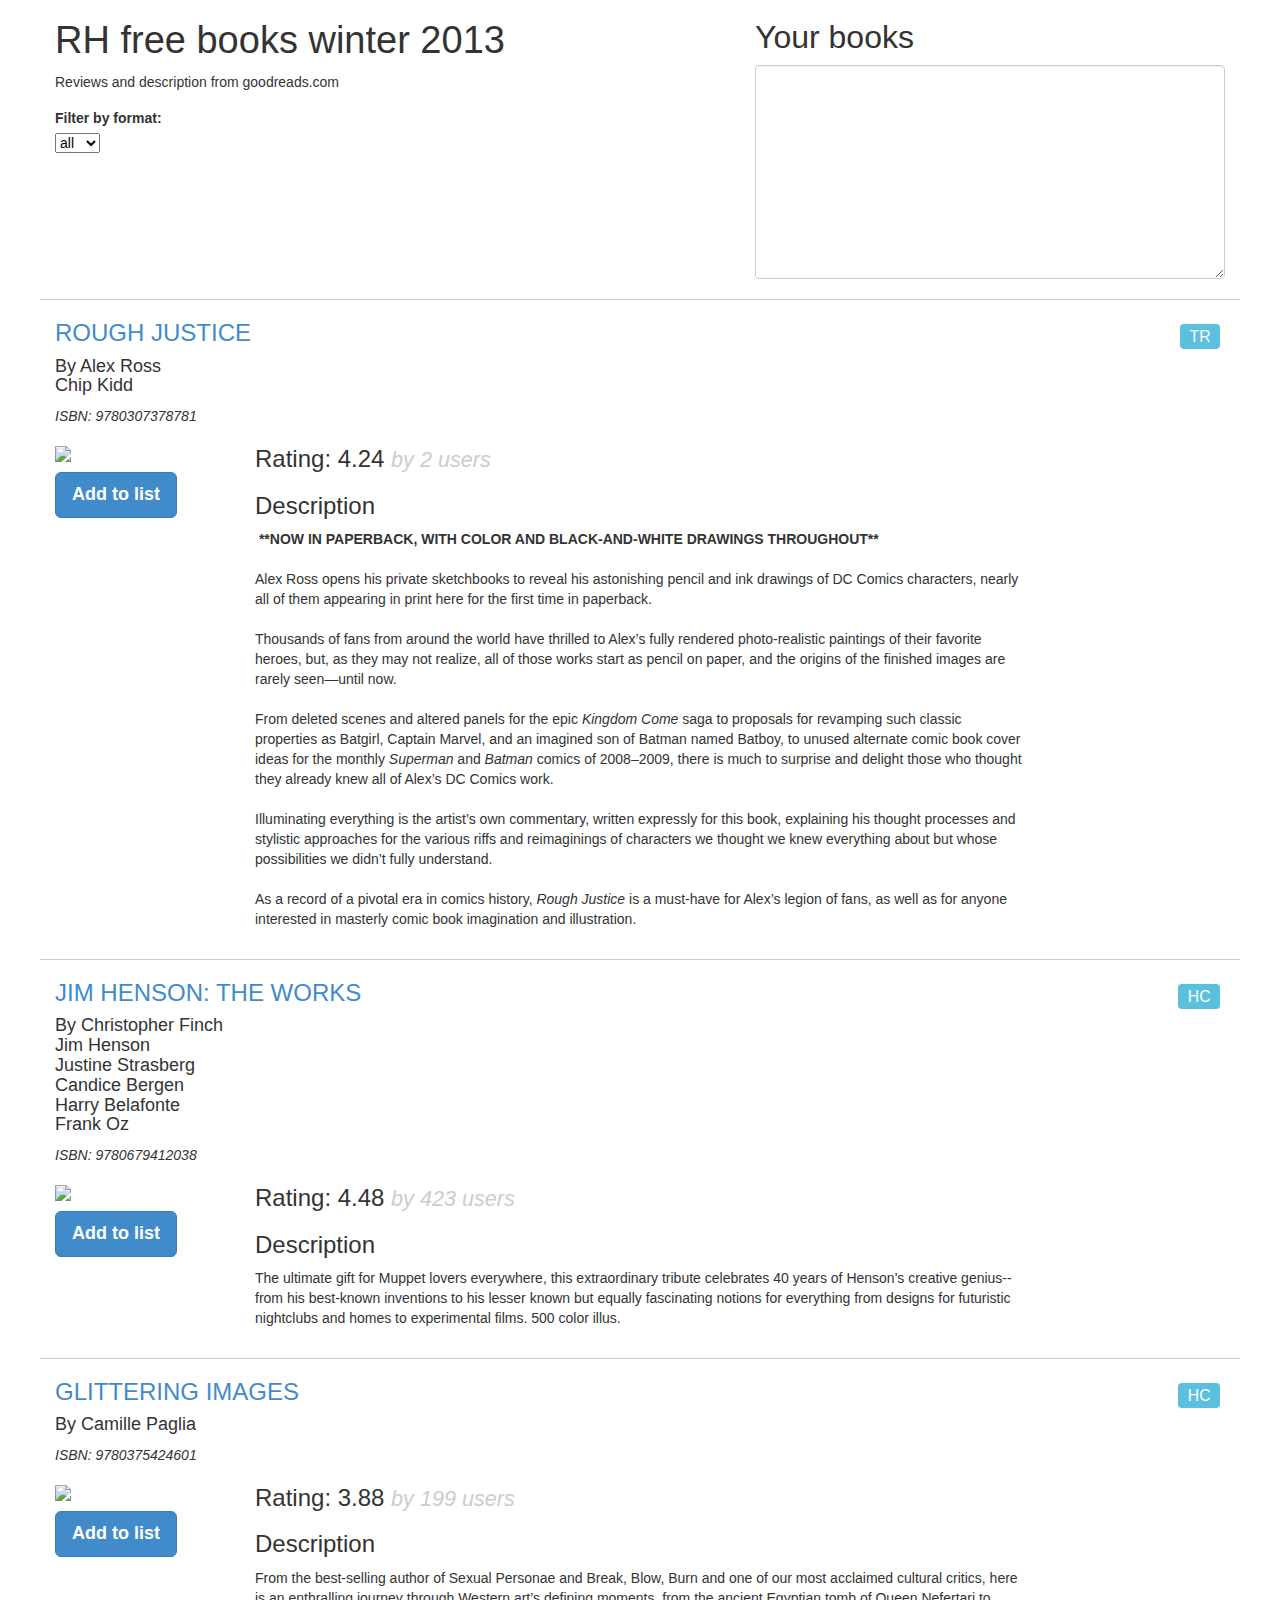
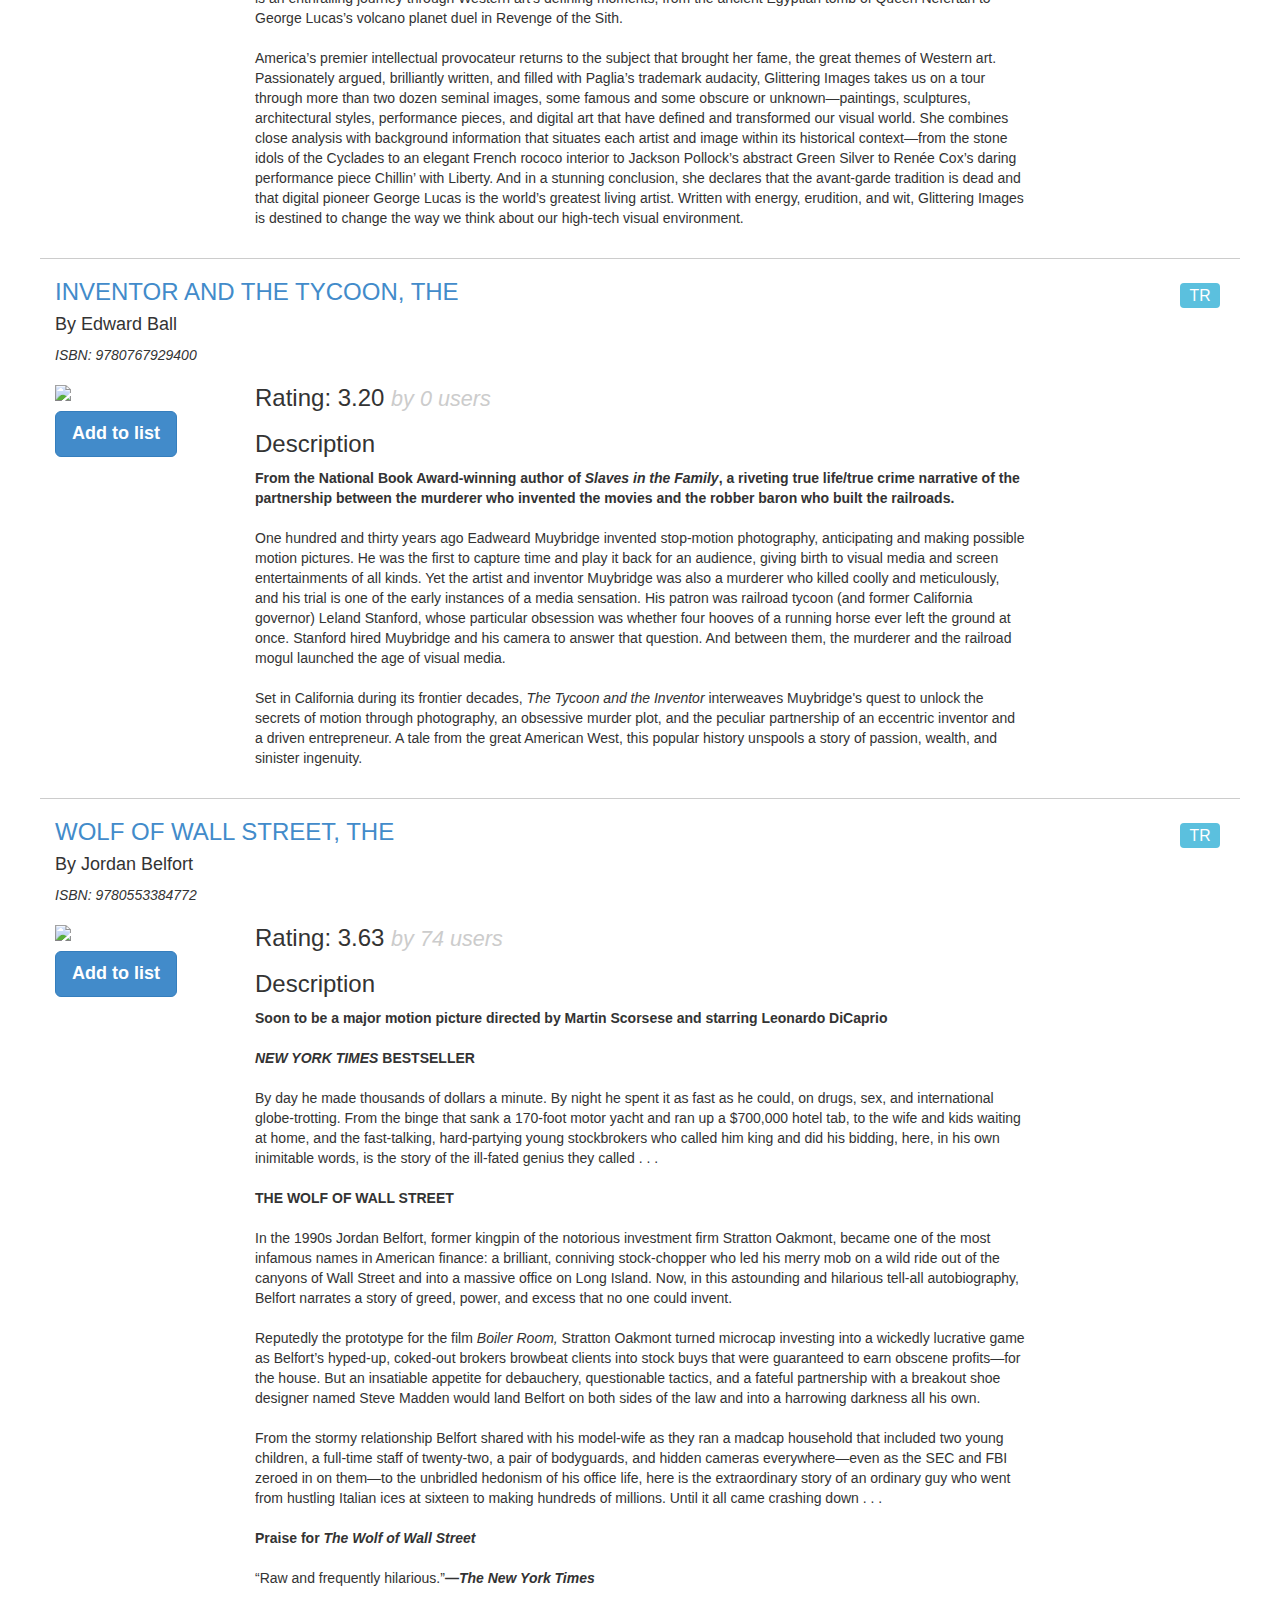
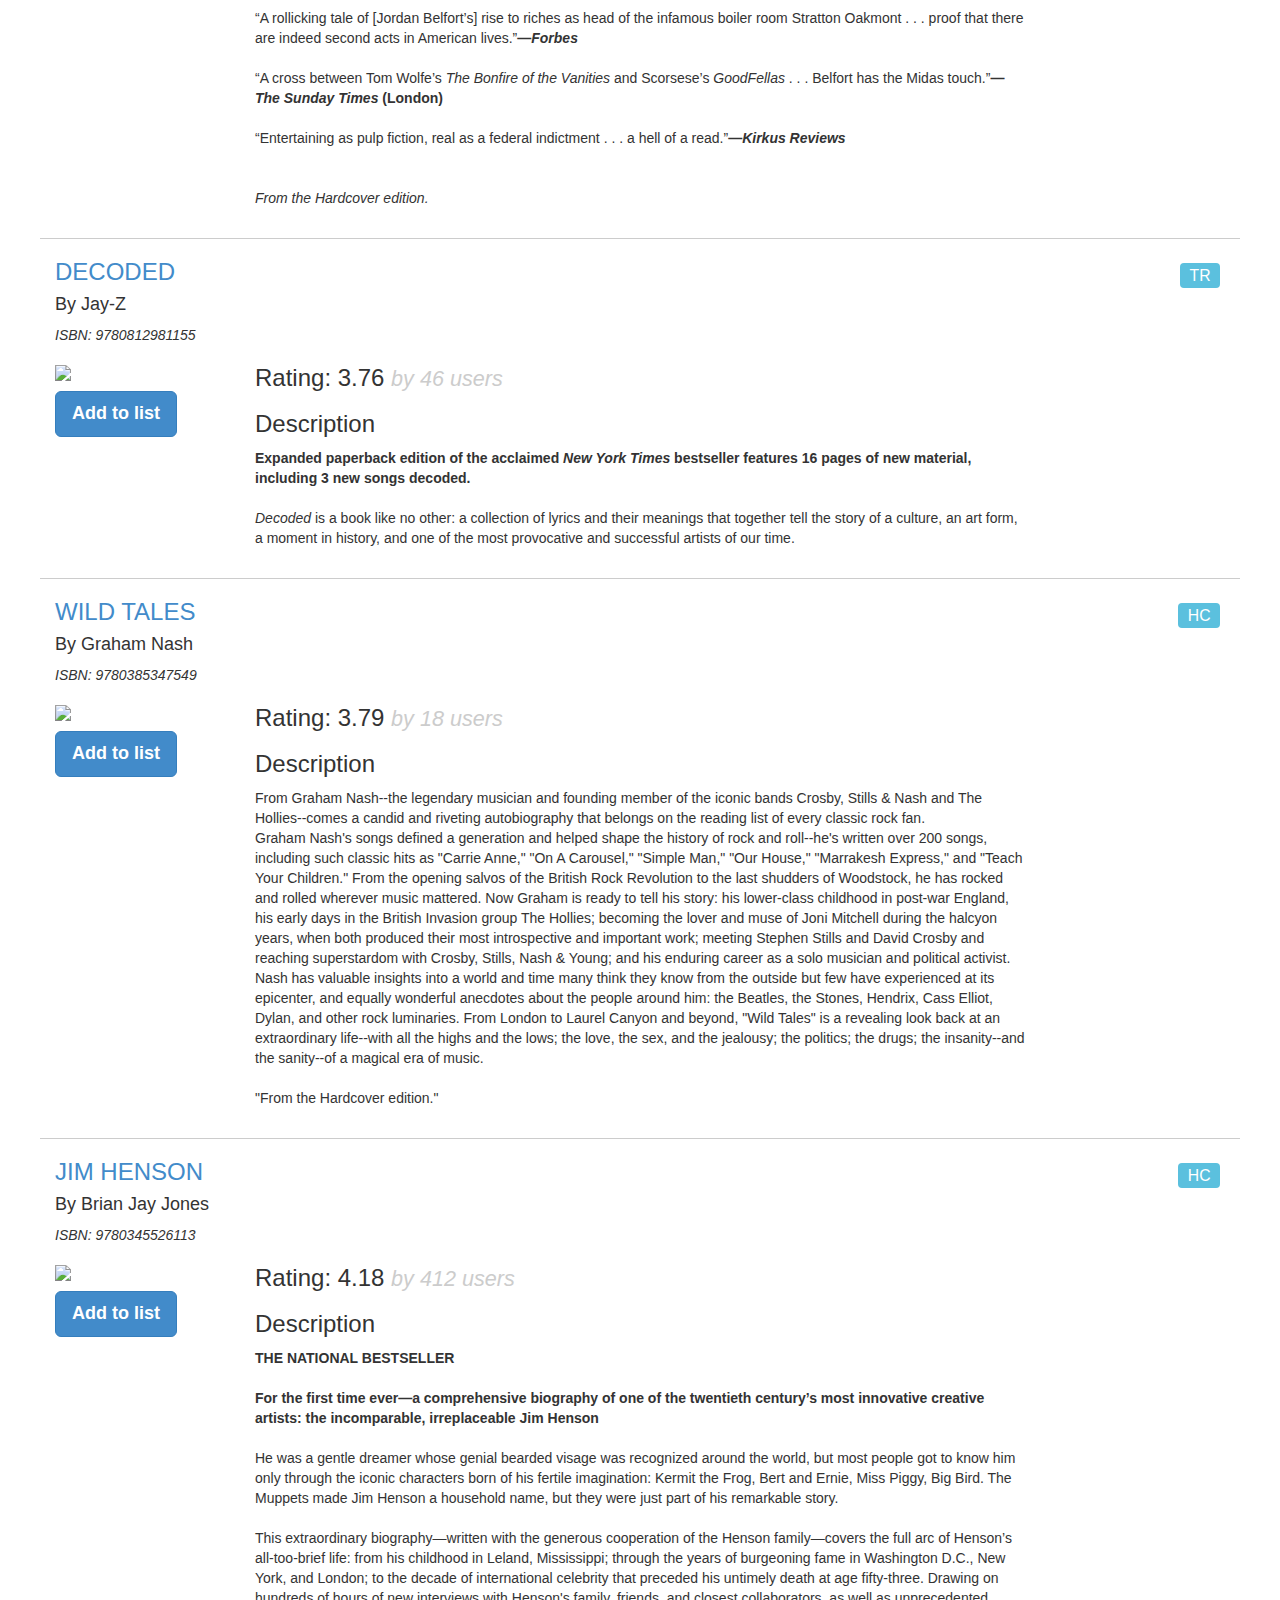
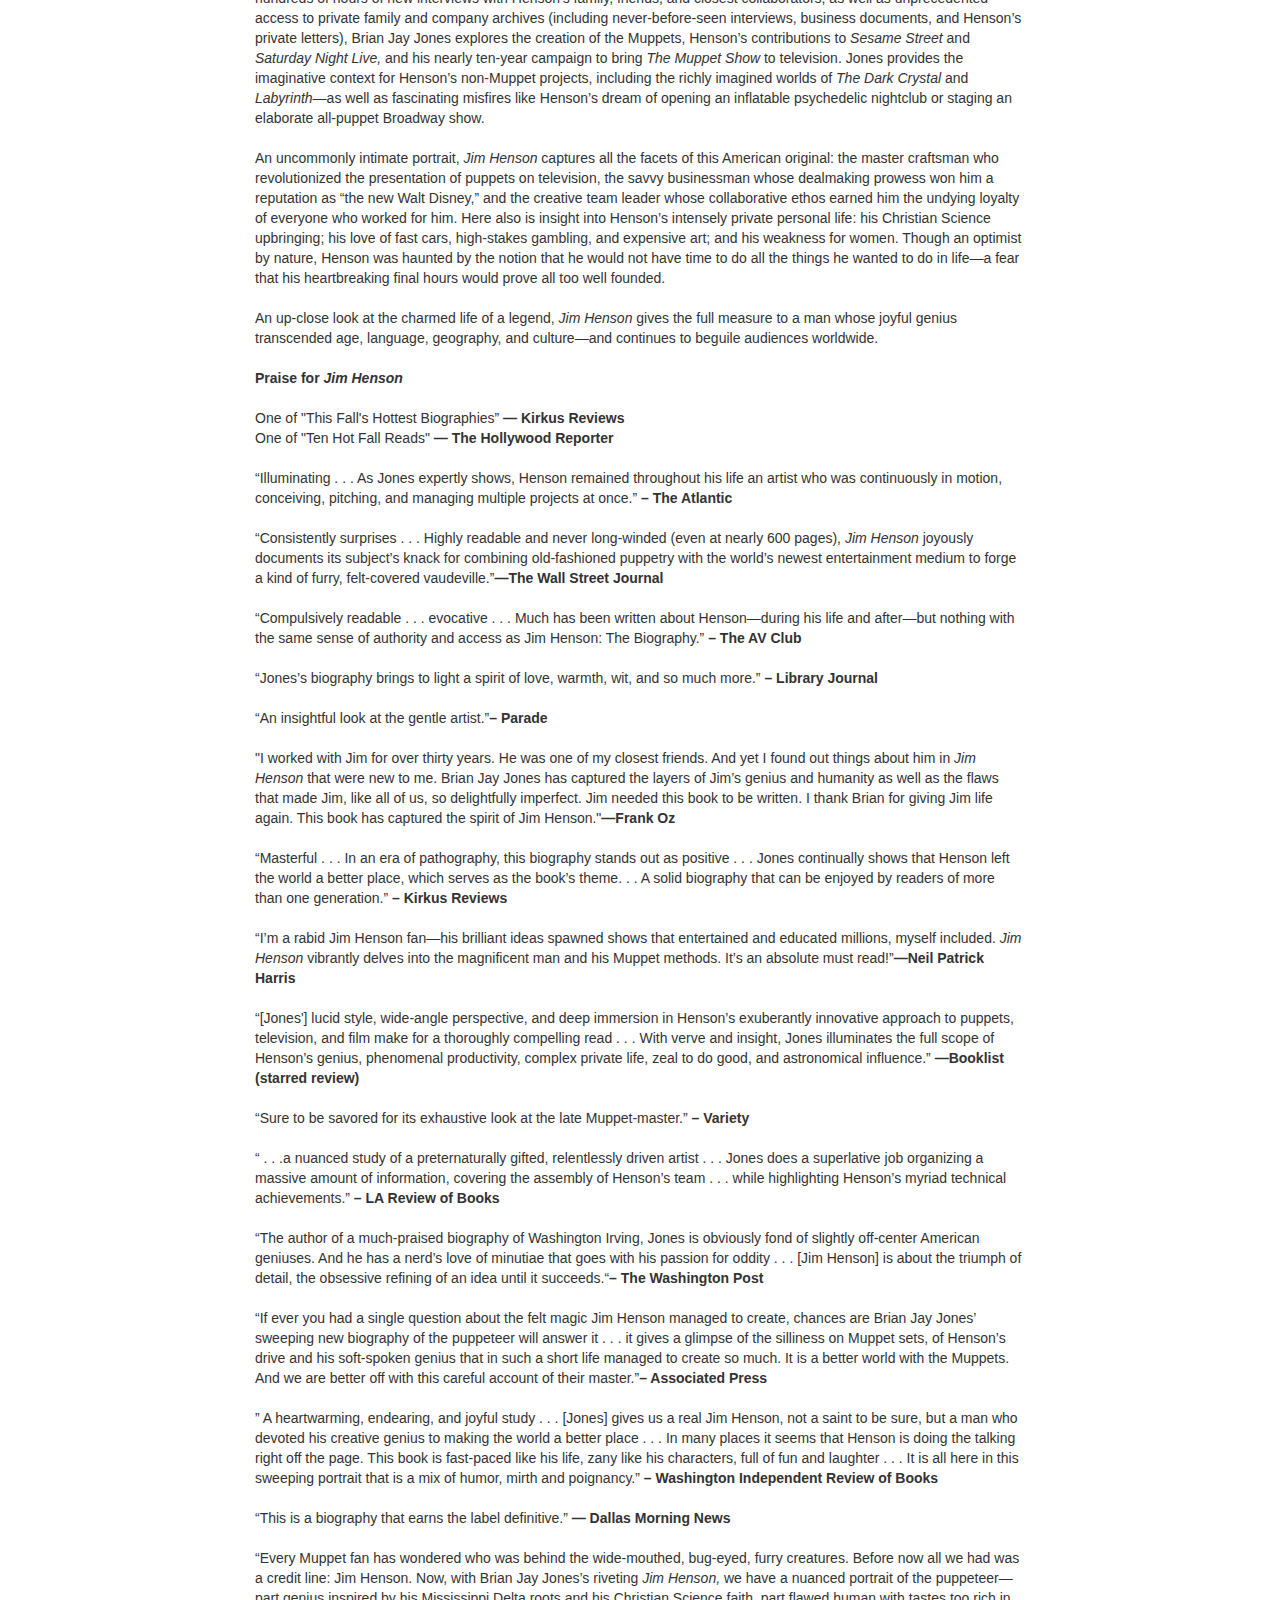
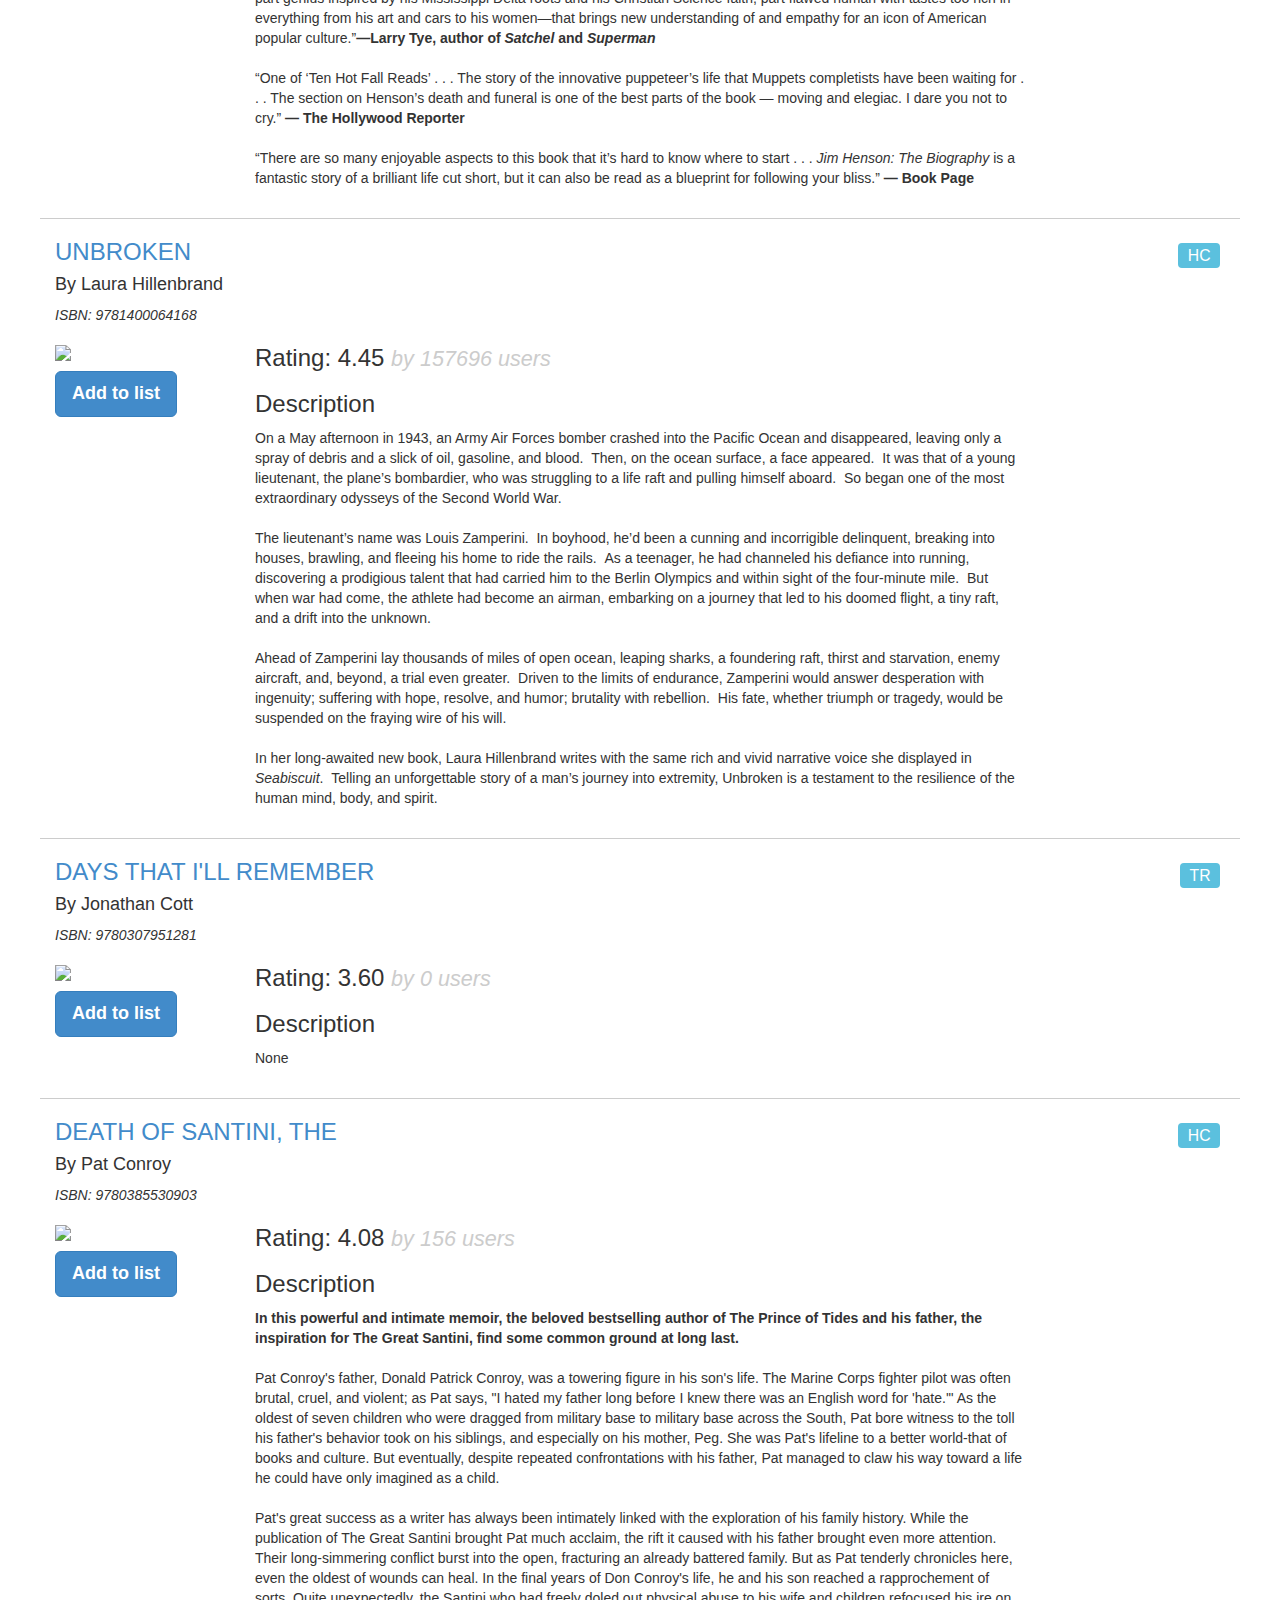
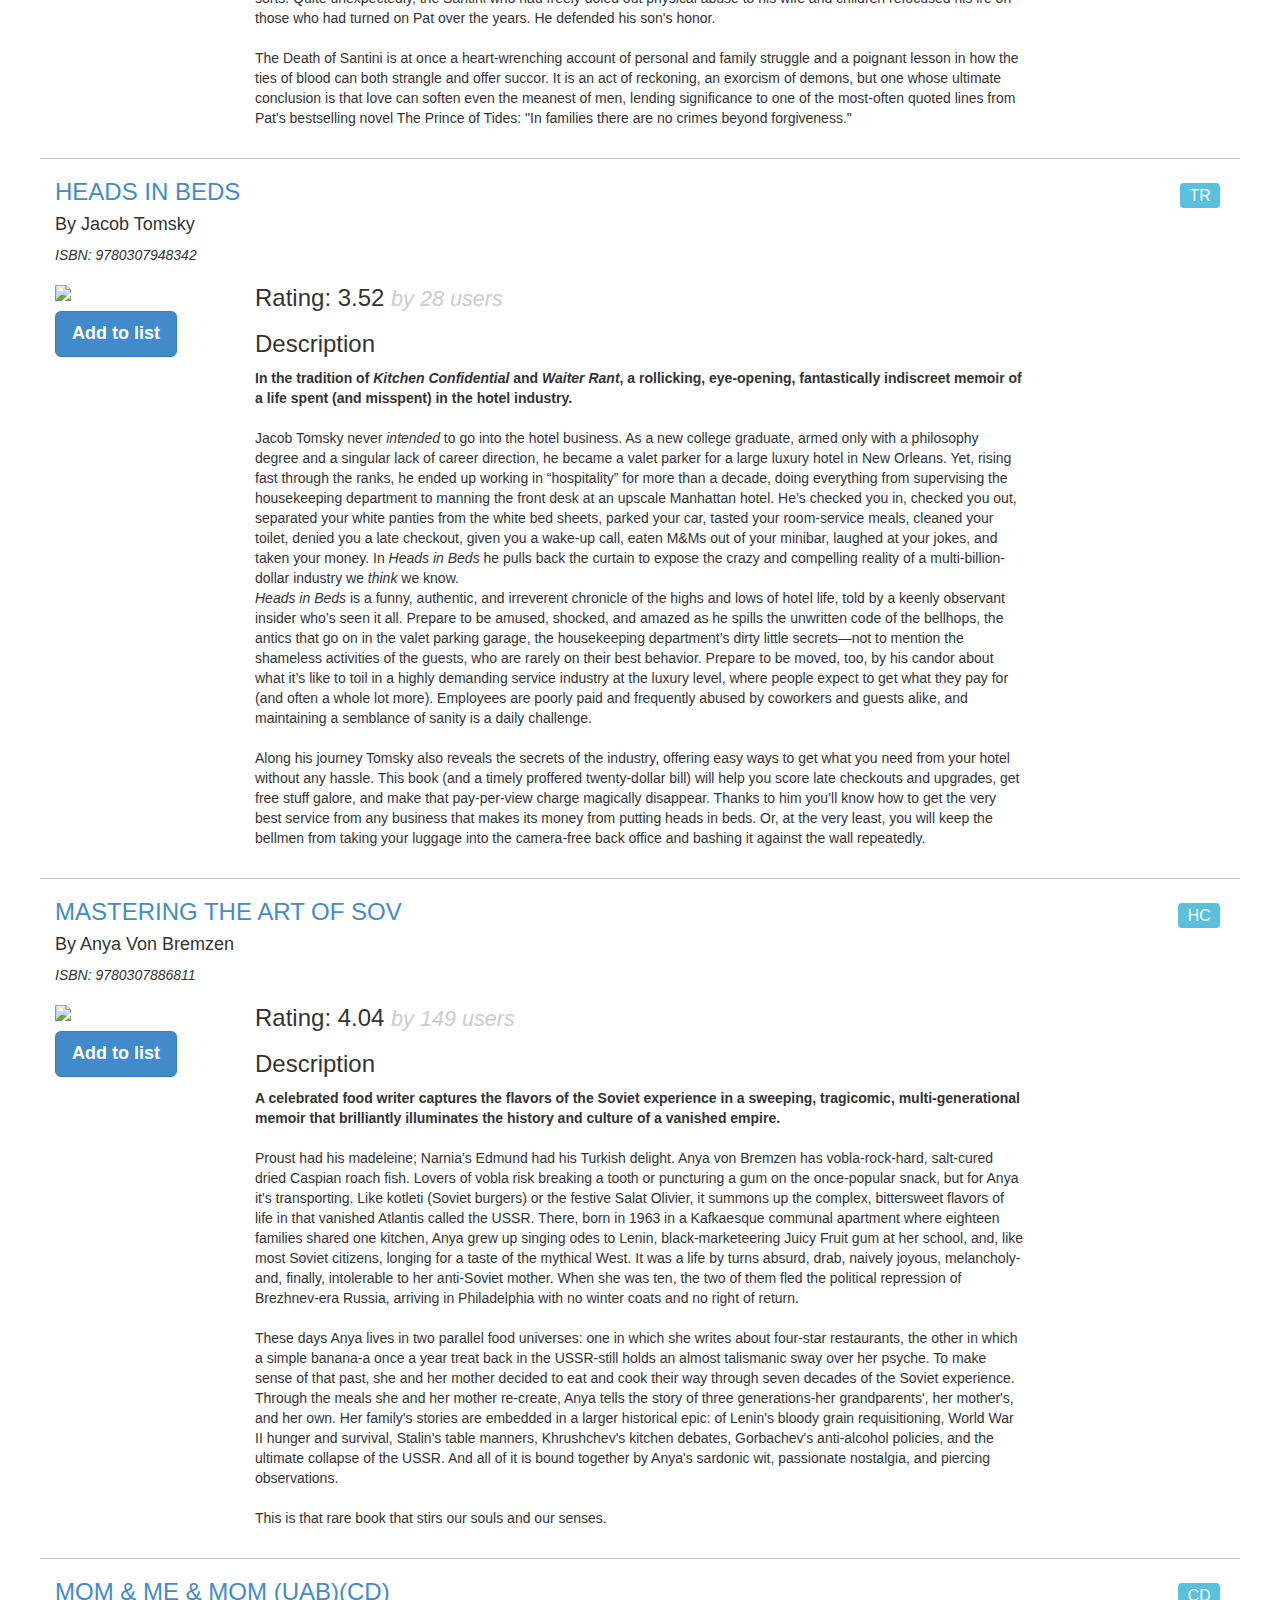
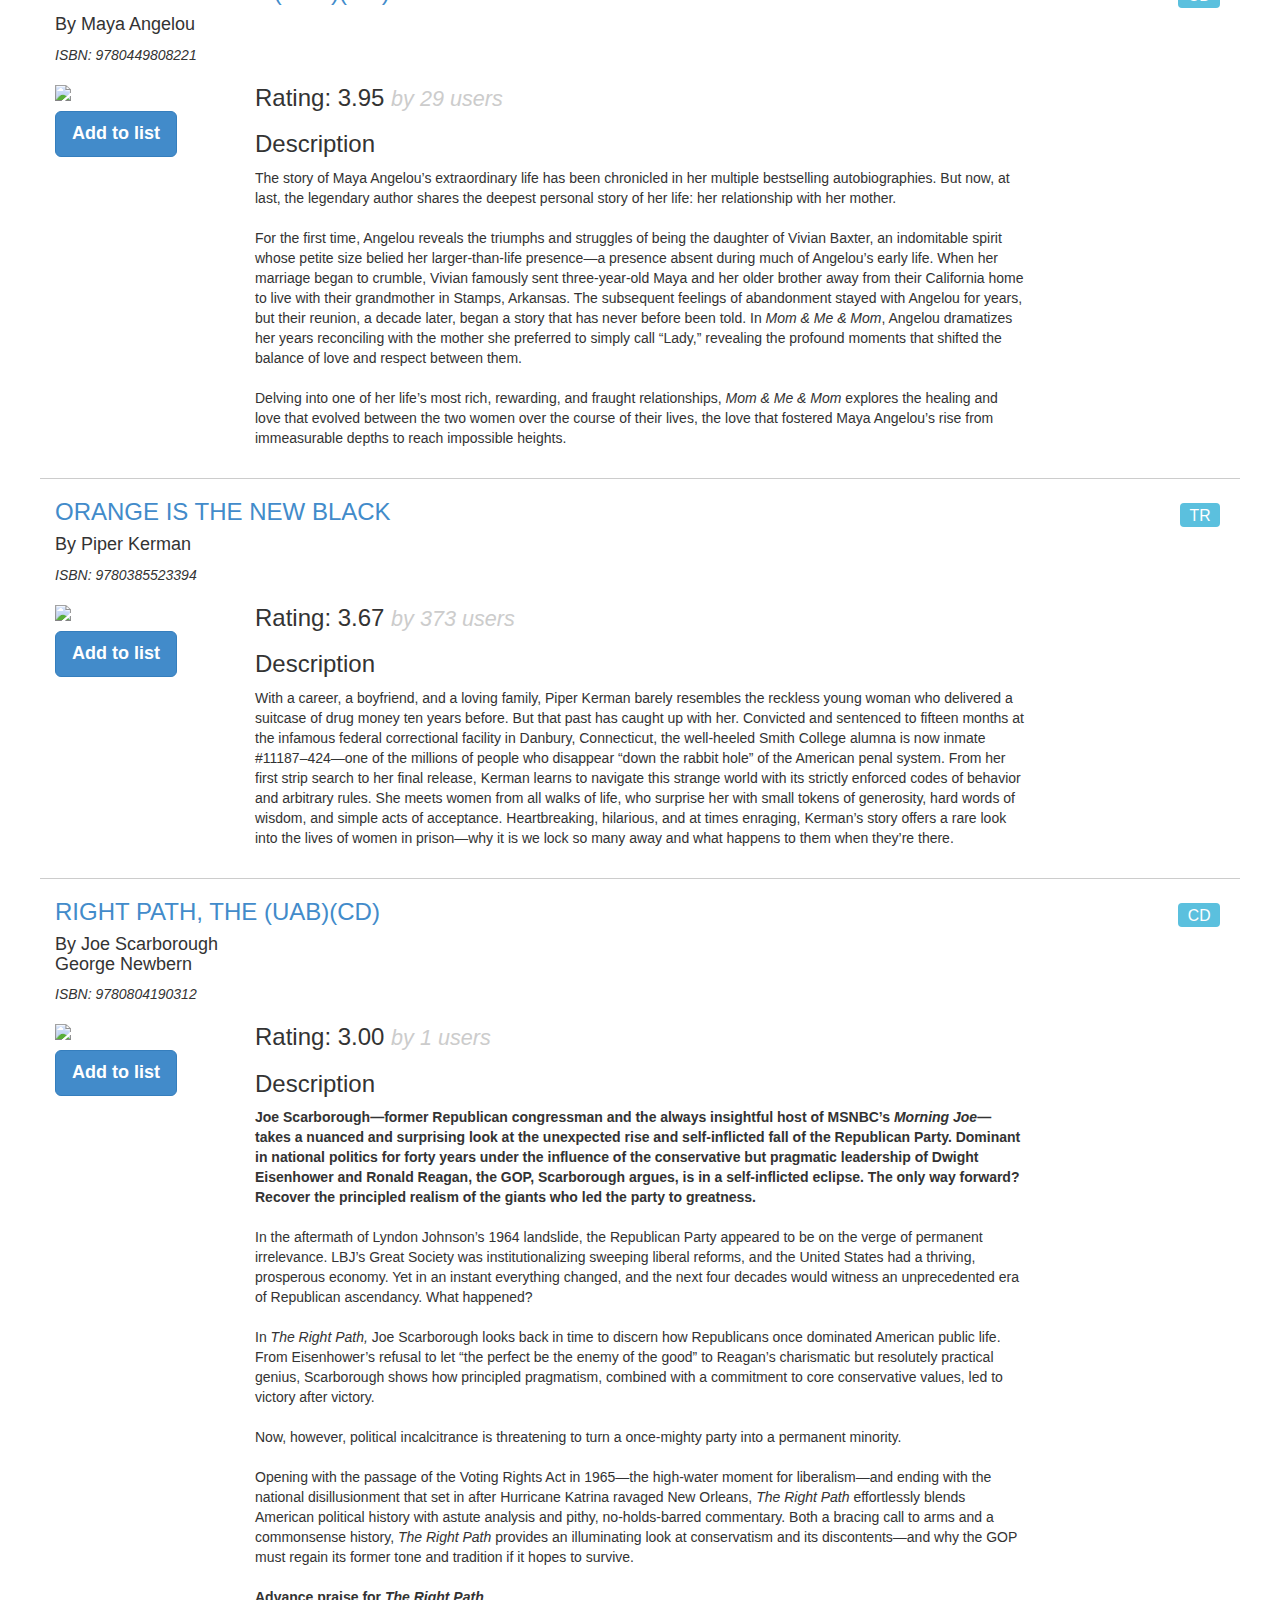
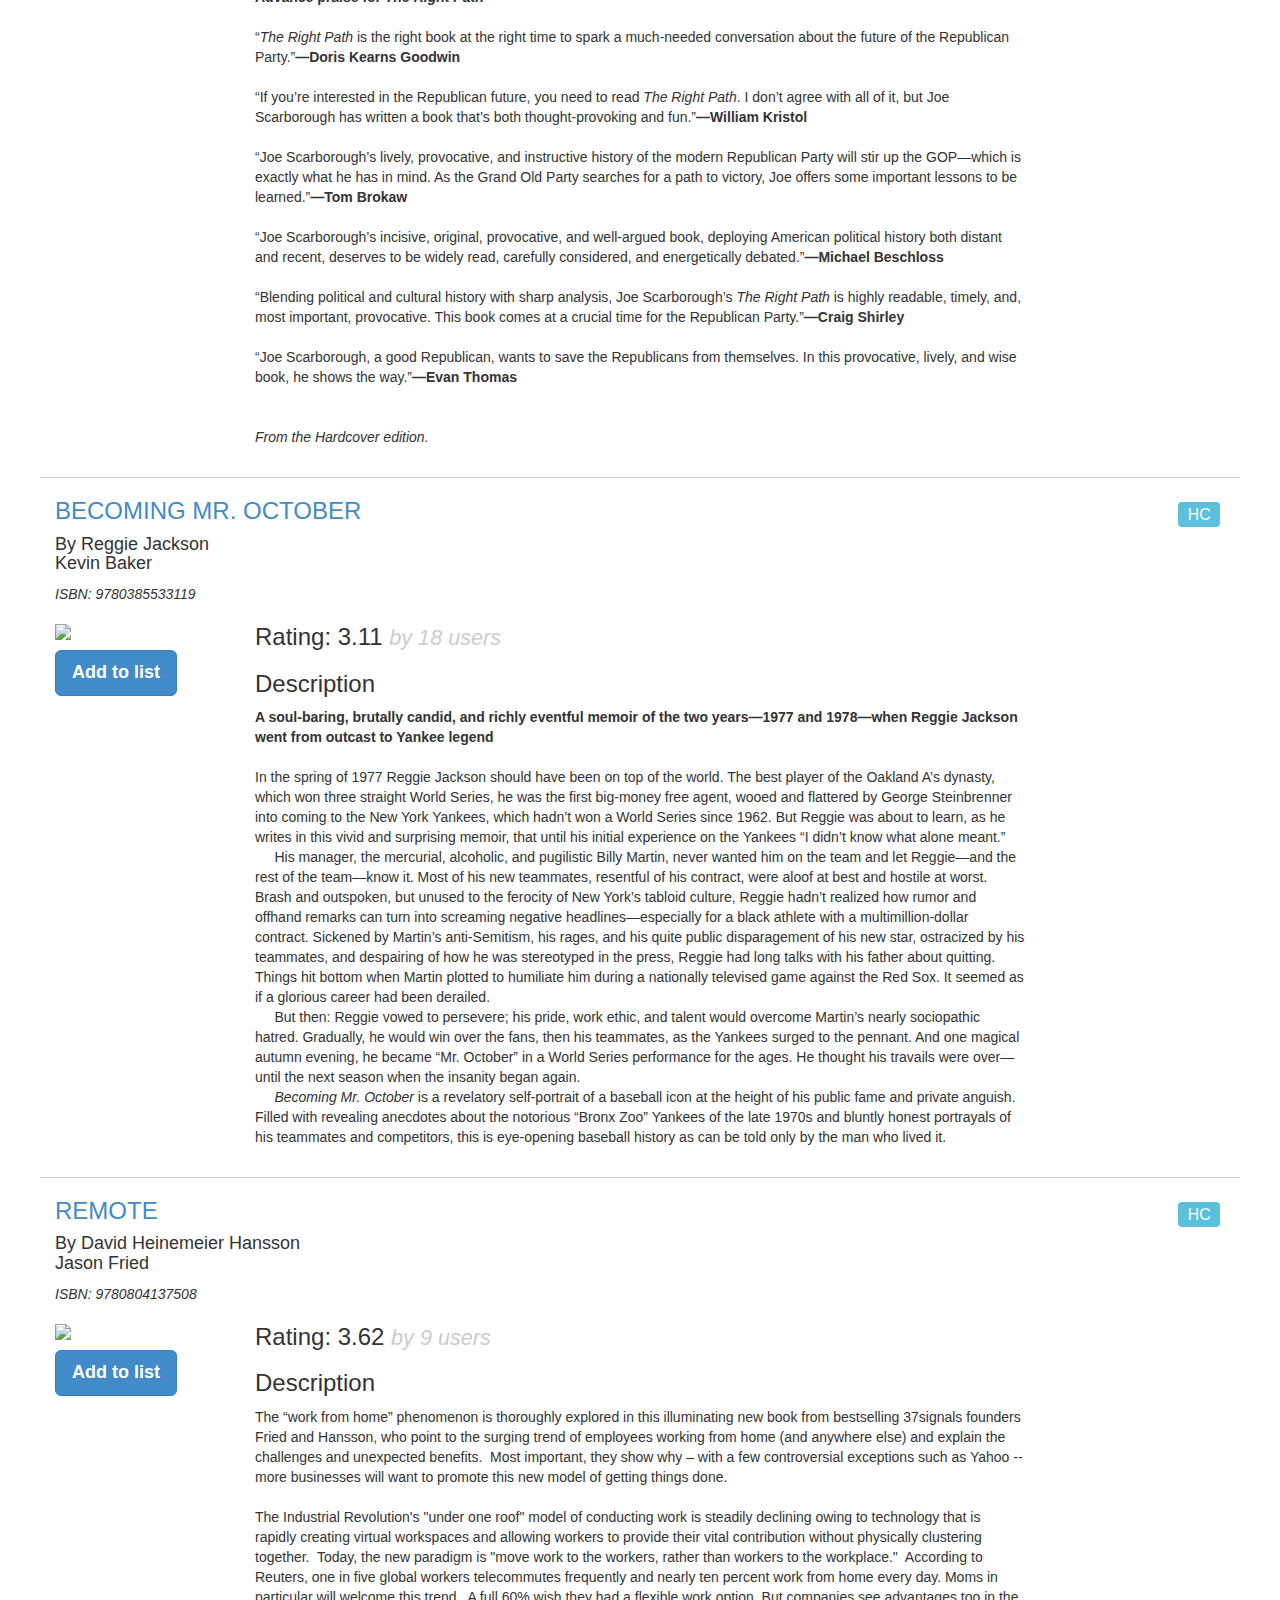
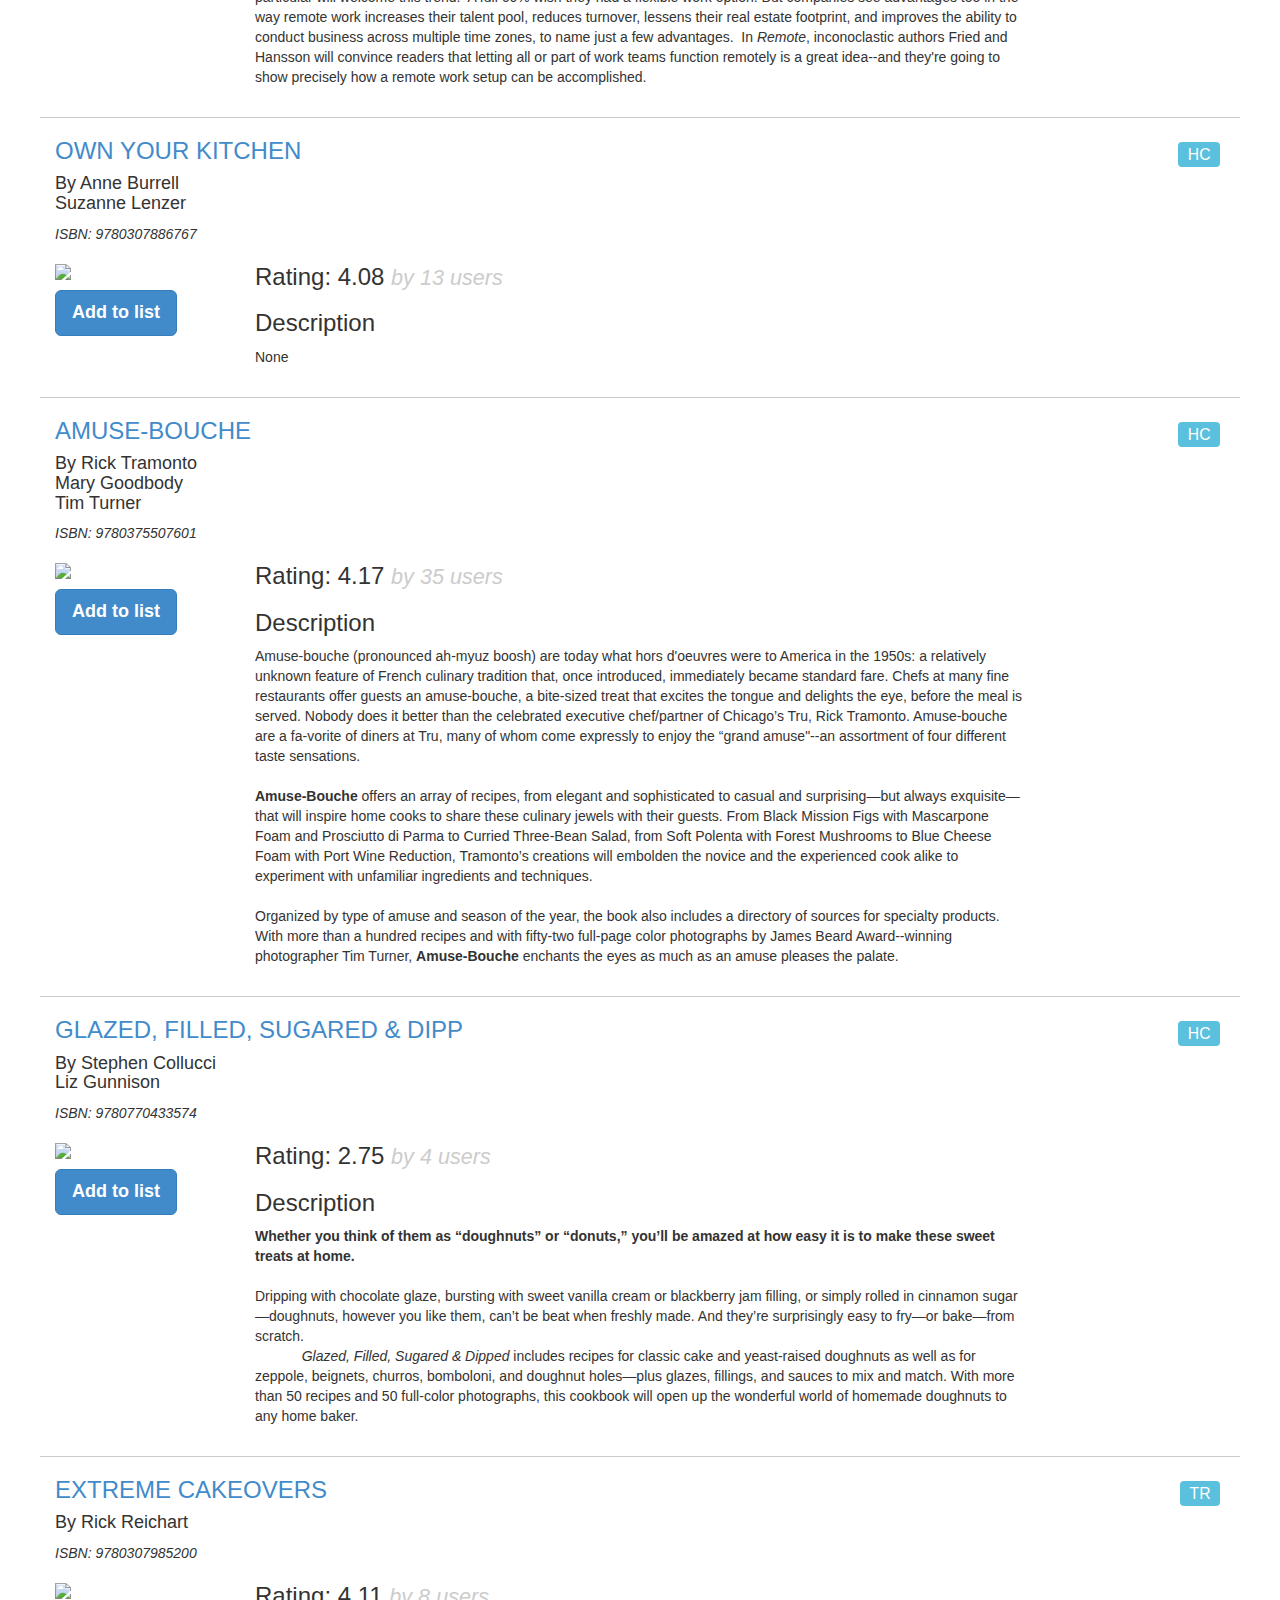
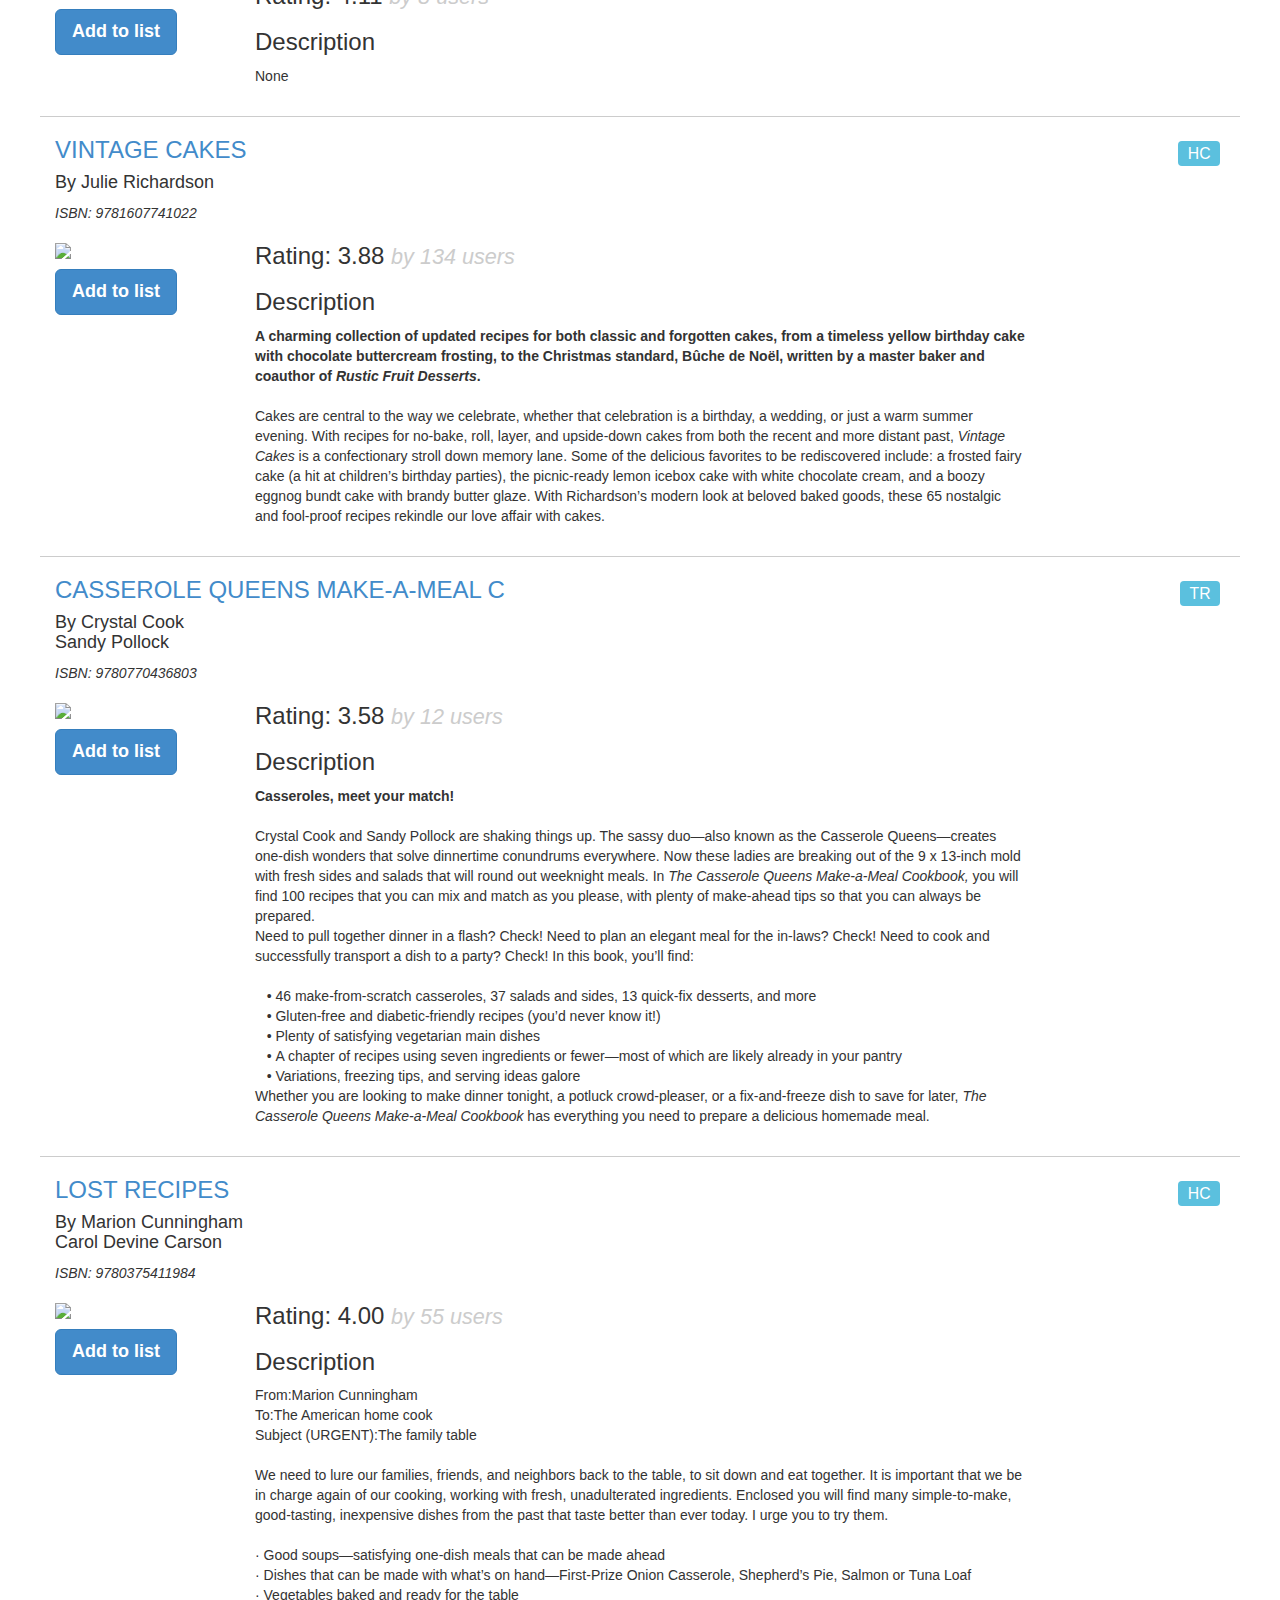
==== commit ca9f075e: "added UTF8 encoding, thanks Sean" ====
--- a/index.html
+++ b/index.html
@@ -2,8 +2,9 @@
 <html>
 <head>
     <meta name="viewport" content="width=device-width, initial-scale=1.0">
+    <meta http-equiv="Content-Type" content="text/html; charset=UTF-8" />
     <!-- Bootstrap -->
-    <title>Goodreads reviews</title>
+    <title>RH Free books 11/2013</title>
     <link rel="stylesheet" href="static/css/styles.css">
     <link rel="stylesheet" href="static/css/bootstrap.min.css">
 </head>
@@ -11,7 +12,7 @@
     <div class="container">
         <div class="row">
             <div class="col-7">
-                <h1>RH free books summer 2013</h1>
+                <h1>RH free books winter 2013</h1>
                 <p>Reviews and description from goodreads.com</p>
                 <form class="form-horizontal">
                     <div class="control-group">
@@ -19,14 +20,15 @@
                         <div class="controls">
                           <select id="filter-by-format">
                               <option>all</option>
-                                  <option>Trade Paperback</option>
-                                  <option>Hardcover</option>
-                                  <option>eBook</option>
-                                  <option></option>
-                                  <option>Boxed Set</option>
-                                  <option>Paperback</option>
-                                  <option>Board</option>
-                                  <option>Non-traditional book</option>
+                                  <option>TR</option>
+                                  <option>HC</option>
+                                  <option>CD</option>
+                                  <option>BX</option>
+                                  <option>NT</option>
+                                  <option>DG</option>
+                                  <option>BR</option>
+                                  <option>MG</option>
+                                  <option>EL</option>
                           </select>
                         </div>
                     </div>
@@ -40,315 +42,1790 @@
         </div>
         <div class="row">
             <div class="col-12 book">
-                <h3 class="title"><a href="http://www.goodreads.com/book/show/16085532-stan-lee-s-how-to-draw-superheroes" >Stan Lee's How to Draw Superheroes</a></h3>
-                <div class="format-label">
-                    <span class="label label-info">Trade Paperback</span>
-                </div>
-                <h4 class="author">
-                    By
-                        Stan Lee <br/>
-                </h4>
-                <em class="isbn">ISBN: 978-0-8230-9845-3</em>
-
-                <div class="row">
-                    <div class="col-2">
-                        <img src="http://d202m5krfqbpi5.cloudfront.net/books/1361863969m/16085532.jpg" class="cover-image" />
-                        <button class="btn btn-lg btn-primary add-to-list">Add to list</button>
-                    </div>
-                    <div class="col-8">
-                        <h3 class="rating">Rating: 0.00 <em> by 0 users</em></h3>
-                        <h3>Description</h3>
-                        <p class="description">The third installment in comics icon Stan Lee's series showing readers how to draw some of the most exciting and dynamic superheroes of all time.<br /><br />Spider-Man, the X-Men, the Fantastic Four, Iron Man, the Incredible Hulk, and the Avengers all share a common trait -- these hugely popular Marvel Comics superheroes were  co-created by the legendary Stan Lee. Now, Lee shows readers everything they'll need to make their own mighty superheroes, just like his classic creations. Lee exposes his secret tools and techniques for bringing strong, inspiring heroes and heroines to life. He even shows aspiring creators how to expand their super-universes with evil villains, trusty sidekicks, brutes and monsters, super-pets, secret hideouts, and more! These invaluable insights from one of the greatest superhero creators of all time are must-haves for all fans of Lee's legendary superhero comic work.</p>
-                    </div>
-                </div>
-            </div>
-            <div class="col-12 book">
-                <h3 class="title"><a href="http://www.goodreads.com/book/show/16099165-christopher-hart-s-draw-manga-now-top-ten-essentials" >Top Ten Essentials: Christopher Hart's Draw Manga Now!</a></h3>
-                <div class="format-label">
-                    <span class="label label-info">Trade Paperback</span>
-                </div>
-                <h4 class="author">
-                    By
-                        Christopher Hart <br/>
-                </h4>
-                <em class="isbn">ISBN: 978-0-385-34544-6</em>
-
-                <div class="row">
-                    <div class="col-2">
-                        <img src="http://d202m5krfqbpi5.cloudfront.net/books/1363265195m/16099165.jpg" class="cover-image" />
-                        <button class="btn btn-lg btn-primary add-to-list">Add to list</button>
-                    </div>
-                    <div class="col-8">
-                        <h3 class="rating">Rating: 0.00 <em> by 0 users</em></h3>
+                <h3 class="title"><a href="http://www.goodreads.com/book/show/13330921-rough-justice" >ROUGH JUSTICE</a></h3>
+                <div class="format-label">
+                    <span class="label label-info">TR</span>
+                </div>
+                <h4 class="author">
+                    By
+                        Alex Ross <br/>
+                        Chip Kidd <br/>
+                </h4>
+                <em class="isbn">ISBN: 9780307378781</em>
+
+                <div class="row">
+                    <div class="col-2">
+                        <img src="http://d202m5krfqbpi5.cloudfront.net/books/1344368668m/13330921.jpg" class="cover-image" />
+                        <button class="btn btn-lg btn-primary add-to-list">Add to list</button>
+                    </div>
+                    <div class="col-8">
+                        <h3 class="rating">Rating: 4.24 <em> by 2 users</em></h3>
+                        <h3>Description</h3>
+                        <p class="description"><strong> **NOW IN PAPERBACK, WITH COLOR AND BLACK-AND-WHITE DRAWINGS THROUGHOUT**<br></strong><br>Alex Ross opens his private sketchbooks to reveal his astonishing pencil and ink drawings of DC Comics characters, nearly all of them appearing in print here for the first time in paperback.<br> <br>Thousands of fans from around the world have thrilled to Alex’s fully rendered photo-realistic paintings of their favorite heroes, but, as they may not realize, all of those works start as pencil on paper, and the origins of the finished images are rarely seen—until now.<br> <br>From deleted scenes and altered panels for the epic <em>Kingdom Come</em> saga to proposals for revamping such classic properties as Batgirl, Captain Marvel, and an imagined son of Batman named Batboy, to unused alternate comic book cover ideas for the monthly <em>Superman </em>and <em>Batman</em> comics of 2008–2009, there is much to surprise and delight those who thought they already knew all of Alex’s DC Comics work.<br> <br>Illuminating everything is the artist’s own commentary, written expressly for this book, explaining his thought processes and stylistic approaches for the various riffs and reimaginings of characters we thought we knew everything about but whose possibilities we didn’t fully understand.<br> <br>As a record of a pivotal era in comics history, <em>Rough Justice</em> is a must-have for Alex’s legion of fans, as well as for anyone interested in masterly comic book imagination and illustration.</p>
+                    </div>
+                </div>
+            </div>
+            <div class="col-12 book">
+                <h3 class="title"><a href="http://www.goodreads.com/book/show/357435.Jim_Henson" >JIM HENSON: THE WORKS</a></h3>
+                <div class="format-label">
+                    <span class="label label-info">HC</span>
+                </div>
+                <h4 class="author">
+                    By
+                        Christopher Finch <br/>
+                        Jim Henson <br/>
+                        Justine Strasberg <br/>
+                        Candice Bergen <br/>
+                        Harry Belafonte <br/>
+                        Frank Oz <br/>
+                </h4>
+                <em class="isbn">ISBN: 9780679412038</em>
+
+                <div class="row">
+                    <div class="col-2">
+                        <img src="http://d202m5krfqbpi5.cloudfront.net/books/1320498041m/357435.jpg" class="cover-image" />
+                        <button class="btn btn-lg btn-primary add-to-list">Add to list</button>
+                    </div>
+                    <div class="col-8">
+                        <h3 class="rating">Rating: 4.48 <em> by 423 users</em></h3>
+                        <h3>Description</h3>
+                        <p class="description">The ultimate gift for Muppet lovers everywhere, this extraordinary tribute celebrates 40 years of Henson's creative genius--from his best-known inventions to his lesser known but equally fascinating notions for everything from designs for futuristic nightclubs and homes to experimental films. 500 color illus.</p>
+                    </div>
+                </div>
+            </div>
+            <div class="col-12 book">
+                <h3 class="title"><a href="http://www.goodreads.com/book/show/13531080-glittering-images" >GLITTERING IMAGES</a></h3>
+                <div class="format-label">
+                    <span class="label label-info">HC</span>
+                </div>
+                <h4 class="author">
+                    By
+                        Camille Paglia <br/>
+                </h4>
+                <em class="isbn">ISBN: 9780375424601</em>
+
+                <div class="row">
+                    <div class="col-2">
+                        <img src="http://d202m5krfqbpi5.cloudfront.net/books/1339109199m/13531080.jpg" class="cover-image" />
+                        <button class="btn btn-lg btn-primary add-to-list">Add to list</button>
+                    </div>
+                    <div class="col-8">
+                        <h3 class="rating">Rating: 3.88 <em> by 199 users</em></h3>
+                        <h3>Description</h3>
+                        <p class="description">From the best-selling author of Sexual Personae and Break, Blow, Burn and one of our most acclaimed cultural critics, here is an enthralling journey through Western art’s defining moments, from the ancient Egyptian tomb of Queen Nefertari to George Lucas’s volcano planet duel in Revenge of the Sith.<br><br>America’s premier intellectual provocateur returns to the subject that brought her fame, the great themes of Western art. Passionately argued, brilliantly written, and filled with Paglia’s trademark audacity, Glittering Images takes us on a tour through more than two dozen seminal images, some famous and some obscure or unknown—paintings, sculptures, architectural styles, performance pieces, and digital art that have defined and transformed our visual world. She combines close analysis with background information that situates each artist and image within its historical context—from the stone idols of the Cyclades to an elegant French rococo interior to Jackson Pollock’s abstract Green Silver to Renée Cox’s daring performance piece Chillin’ with Liberty. And in a stunning conclusion, she declares that the avant-garde tradition is dead and that digital pioneer George Lucas is the world’s greatest living artist. Written with energy, erudition, and wit, Glittering Images is destined to change the way we think about our high-tech visual environment.</p>
+                    </div>
+                </div>
+            </div>
+            <div class="col-12 book">
+                <h3 class="title"><a href="http://www.goodreads.com/book/show/15934932-the-inventor-and-the-tycoon" >INVENTOR AND THE TYCOON, THE</a></h3>
+                <div class="format-label">
+                    <span class="label label-info">TR</span>
+                </div>
+                <h4 class="author">
+                    By
+                        Edward Ball <br/>
+                </h4>
+                <em class="isbn">ISBN: 9780767929400</em>
+
+                <div class="row">
+                    <div class="col-2">
+                        <img src="http://d202m5krfqbpi5.cloudfront.net/books/1378707454m/15934932.jpg" class="cover-image" />
+                        <button class="btn btn-lg btn-primary add-to-list">Add to list</button>
+                    </div>
+                    <div class="col-8">
+                        <h3 class="rating">Rating: 3.20 <em> by 0 users</em></h3>
+                        <h3>Description</h3>
+                        <p class="description"><strong>From the National Book Award-winning author of <em>Slaves in the Family</em>, a riveting true life/true crime narrative of the partnership between the murderer who invented the movies and the robber baron who built the railroads.</strong><br>  <br> One hundred and thirty years ago Eadweard Muybridge invented stop-motion photography, anticipating and making possible motion pictures. He was the first to capture time and play it back for an audience, giving birth to visual media and screen entertainments of all kinds. Yet the artist and inventor Muybridge was also a murderer who killed coolly and meticulously, and his trial is one of the early instances of a media sensation. His patron was railroad tycoon (and former California governor) Leland Stanford, whose particular obsession was whether four hooves of a running horse ever left the ground at once. Stanford hired Muybridge and his camera to answer that question. And between them, the murderer and the railroad mogul launched the age of visual media.<br>     <br>Set in California during its frontier decades, <em>The Tycoon and the Inventor</em> interweaves Muybridge's quest to unlock the secrets of motion through photography, an obsessive murder plot, and the peculiar partnership of an eccentric inventor and a driven entrepreneur. A tale from the great American West, this popular history unspools a story of passion, wealth, and sinister ingenuity.</p>
+                    </div>
+                </div>
+            </div>
+            <div class="col-12 book">
+                <h3 class="title"><a href="http://www.goodreads.com/book/show/5352266-the-wolf-of-wall-street" >WOLF OF WALL STREET, THE</a></h3>
+                <div class="format-label">
+                    <span class="label label-info">TR</span>
+                </div>
+                <h4 class="author">
+                    By
+                        Jordan Belfort <br/>
+                </h4>
+                <em class="isbn">ISBN: 9780553384772</em>
+
+                <div class="row">
+                    <div class="col-2">
+                        <img src="http://d202m5krfqbpi5.cloudfront.net/books/1320514791m/5352266.jpg" class="cover-image" />
+                        <button class="btn btn-lg btn-primary add-to-list">Add to list</button>
+                    </div>
+                    <div class="col-8">
+                        <h3 class="rating">Rating: 3.63 <em> by 74 users</em></h3>
+                        <h3>Description</h3>
+                        <p class="description"><strong>Soon to be a major motion picture directed by Martin Scorsese and starring Leonardo DiCaprio</strong><br><br><strong><em>NEW YORK TIMES </em>BESTSELLER</strong><br> <br>By day he made thousands of dollars a minute. By night he spent it as fast as he could, on drugs, sex, and international globe-trotting. From the binge that sank a 170-foot motor yacht and ran up a $700,000 hotel tab, to the wife and kids waiting at home, and the fast-talking, hard-partying young stockbrokers who called him king and did his bidding, here, in his own inimitable words, is the story of the ill-fated genius they called . . .<br><br><strong>THE WOLF OF WALL STREET</strong><br><br>In the 1990s Jordan Belfort, former kingpin of the notorious investment firm Stratton Oakmont, became one of the most infamous names in American finance: a brilliant, conniving stock-chopper who led his merry mob on a wild ride out of the canyons of Wall Street and into a massive office on Long Island. Now, in this astounding and hilarious tell-all autobiography, Belfort narrates a story of greed, power, and excess that no one could invent.<br><br> Reputedly the prototype for the film <em>Boiler Room,</em> Stratton Oakmont turned microcap investing into a wickedly lucrative game as Belfort’s hyped-up, coked-out brokers browbeat clients into stock buys that were guaranteed to earn obscene profits—for the house. But an insatiable appetite for debauchery, questionable tactics, and a fateful partnership with a breakout shoe designer named Steve Madden would land Belfort on both sides of the law and into a harrowing darkness all his own.<br><br> From the stormy relationship Belfort shared with his model-wife as they ran a madcap household that included two young children, a full-time staff of twenty-two, a pair of bodyguards, and hidden cameras everywhere—even as the SEC and FBI zeroed in on them—to the unbridled hedonism of his office life, here is the extraordinary story of an ordinary guy who went from hustling Italian ices at sixteen to making hundreds of millions. Until it all came crashing down . . .<br><br><strong>Praise for <em>The Wolf of Wall Street</em></strong><br><br>“Raw and frequently hilarious.”<strong>—<em>The New York Times</em></strong><br>  <br> “A rollicking tale of [Jordan Belfort’s] rise to riches as head of the infamous boiler room Stratton Oakmont . . . proof that there are indeed second acts in American lives.”<strong>—<em>Forbes</em></strong><br>  <br> “A cross between Tom Wolfe’s <em>The Bonfire of the Vanities </em>and Scorsese’s <em>GoodFellas </em>. . . Belfort has the Midas touch.”<strong>—<em>The Sunday Times </em>(London)</strong><br>  <br> “Entertaining as pulp fiction, real as a federal indictment . . . a hell of a read.”<strong>—<em>Kirkus Reviews</em></strong><br><br><br><em>From the Hardcover edition.</em></p>
+                    </div>
+                </div>
+            </div>
+            <div class="col-12 book">
+                <h3 class="title"><a href="http://www.goodreads.com/book/show/11407614-decoded" >DECODED</a></h3>
+                <div class="format-label">
+                    <span class="label label-info">TR</span>
+                </div>
+                <h4 class="author">
+                    By
+                        Jay-Z <br/>
+                </h4>
+                <em class="isbn">ISBN: 9780812981155</em>
+
+                <div class="row">
+                    <div class="col-2">
+                        <img src="http://d202m5krfqbpi5.cloudfront.net/books/1333579490m/11407614.jpg" class="cover-image" />
+                        <button class="btn btn-lg btn-primary add-to-list">Add to list</button>
+                    </div>
+                    <div class="col-8">
+                        <h3 class="rating">Rating: 3.76 <em> by 46 users</em></h3>
+                        <h3>Description</h3>
+                        <p class="description"><strong>Expanded paperback edition of the acclaimed <em>New York Times </em>bestseller features 16 pages of new material, including 3 new songs decoded.</strong><br>  <br><em>Decoded </em>is a book like no other: a collection of lyrics and their meanings that together tell the story of a culture, an art form, a moment in history, and one of the most provocative and successful artists of our time.</p>
+                    </div>
+                </div>
+            </div>
+            <div class="col-12 book">
+                <h3 class="title"><a href="http://www.goodreads.com/book/show/17288643-wild-tales" >WILD TALES</a></h3>
+                <div class="format-label">
+                    <span class="label label-info">HC</span>
+                </div>
+                <h4 class="author">
+                    By
+                        Graham Nash <br/>
+                </h4>
+                <em class="isbn">ISBN: 9780385347549</em>
+
+                <div class="row">
+                    <div class="col-2">
+                        <img src="http://d202m5krfqbpi5.cloudfront.net/books/1366897719m/17288643.jpg" class="cover-image" />
+                        <button class="btn btn-lg btn-primary add-to-list">Add to list</button>
+                    </div>
+                    <div class="col-8">
+                        <h3 class="rating">Rating: 3.79 <em> by 18 users</em></h3>
+                        <h3>Description</h3>
+                        <p class="description">From Graham Nash--the legendary musician and founding member of the iconic bands Crosby, Stills &amp; Nash and The Hollies--comes a candid and riveting autobiography that belongs on the reading list of every classic rock fan. <br>Graham Nash's songs defined a generation and helped shape the history of rock and roll--he's written over 200 songs, including such classic hits as "Carrie Anne," "On A Carousel," "Simple Man," "Our House," "Marrakesh Express," and "Teach Your Children." From the opening salvos of the British Rock Revolution to the last shudders of Woodstock, he has rocked and rolled wherever music mattered. Now Graham is ready to tell his story: his lower-class childhood in post-war England, his early days in the British Invasion group The Hollies; becoming the lover and muse of Joni Mitchell during the halcyon years, when both produced their most introspective and important work; meeting Stephen Stills and David Crosby and reaching superstardom with Crosby, Stills, Nash &amp; Young; and his enduring career as a solo musician and political activist. Nash has valuable insights into a world and time many think they know from the outside but few have experienced at its epicenter, and equally wonderful anecdotes about the people around him: the Beatles, the Stones, Hendrix, Cass Elliot, Dylan, and other rock luminaries. From London to Laurel Canyon and beyond, "Wild Tales" is a revealing look back at an extraordinary life--with all the highs and the lows; the love, the sex, and the jealousy; the politics; the drugs; the insanity--and the sanity--of a magical era of music.<br><br>"From the Hardcover edition."</p>
+                    </div>
+                </div>
+            </div>
+            <div class="col-12 book">
+                <h3 class="title"><a href="http://www.goodreads.com/book/show/17262134-jim-henson" >JIM HENSON</a></h3>
+                <div class="format-label">
+                    <span class="label label-info">HC</span>
+                </div>
+                <h4 class="author">
+                    By
+                        Brian Jay Jones <br/>
+                </h4>
+                <em class="isbn">ISBN: 9780345526113</em>
+
+                <div class="row">
+                    <div class="col-2">
+                        <img src="http://d202m5krfqbpi5.cloudfront.net/books/1371228242m/17262134.jpg" class="cover-image" />
+                        <button class="btn btn-lg btn-primary add-to-list">Add to list</button>
+                    </div>
+                    <div class="col-8">
+                        <h3 class="rating">Rating: 4.18 <em> by 412 users</em></h3>
+                        <h3>Description</h3>
+                        <p class="description"><strong>THE NATIONAL BESTSELLER</strong><br><br><strong>For the first time ever—a comprehensive biography of one of the twentieth century’s most innovative creative artists: the incomparable, irreplaceable Jim Henson</strong><br>  <br> He was a gentle dreamer whose genial bearded visage was recognized around the world, but most people got to know him only through the iconic characters born of his fertile imagination: Kermit the Frog, Bert and Ernie, Miss Piggy, Big Bird. The Muppets made Jim Henson a household name, but they were just part of his remarkable story.<br>  <br> This extraordinary biography—written with the generous cooperation of the Henson family—covers the full arc of Henson’s all-too-brief life: from his childhood in Leland, Mississippi; through the years of burgeoning fame in Washington D.C., New York, and London; to the decade of international celebrity that preceded his untimely death at age fifty-three. Drawing on hundreds of hours of new interviews with Henson's family, friends, and closest collaborators, as well as unprecedented access to private family and company archives (including never-before-seen interviews, business documents, and Henson’s private letters), Brian Jay Jones explores the creation of the Muppets, Henson’s contributions to <em>Sesame Street </em>and<em> Saturday Night Live, </em>and his nearly ten-year campaign to bring <em>The Muppet Show</em> to television. Jones provides the imaginative context for Henson’s non-Muppet projects, including the richly imagined worlds of <em>The Dark Crystal </em>and<em> Labyrinth</em>—as well as fascinating misfires like Henson’s dream of opening an inflatable psychedelic nightclub or staging an elaborate all-puppet Broadway show.<br>  <br> An uncommonly intimate portrait, <em>Jim Henson</em> captures all the facets of this American original: the master craftsman who revolutionized the presentation of puppets on television, the savvy businessman whose dealmaking prowess won him a reputation as “the new Walt Disney,” and the creative team leader whose collaborative ethos earned him the undying loyalty of everyone who worked for him. Here also is insight into Henson’s intensely private personal life: his Christian Science upbringing; his love of fast cars, high-stakes gambling, and expensive art; and his weakness for women. Though an optimist by nature, Henson was haunted by the notion that he would not have time to do all the things he wanted to do in life—a fear that his heartbreaking final hours would prove all too well founded.<br>  <br> An up-close look at the charmed life of a legend, <em>Jim Henson</em> gives the full measure to a man whose joyful genius transcended age, language, geography, and culture—and continues to beguile audiences worldwide.<br>  <br><strong>Praise for <em>Jim Henson</em></strong><br><br>One of "This Fall's Hottest Biographies” <strong>— Kirkus Reviews</strong><br>One of "Ten Hot Fall Reads" <strong>— The Hollywood Reporter</strong><br><br>“Illuminating . . . As Jones expertly shows, Henson remained throughout his life an artist who was continuously in motion, conceiving, pitching, and managing multiple projects at once.” <strong>– The Atlantic</strong><br><br>“Consistently surprises . . . Highly readable and never long-winded (even at nearly 600 pages), <em>Jim Henson</em> joyously documents its subject’s knack for combining old-fashioned puppetry with the world’s newest entertainment medium to forge a kind of furry, felt-covered vaudeville.”<strong>—The Wall Street Journal</strong><br><br>“Compulsively readable . . . evocative . . . Much has been written about Henson—during his life and after—but nothing with the same sense of authority and access as Jim Henson: The Biography.” <strong>– The AV Club</strong><br><br>“Jones’s biography brings to light a spirit of love, warmth, wit, and so much more.”<strong> – Library Journal</strong><br><br>“An insightful look at the gentle artist.”<strong>– Parade</strong><br><br>"I worked with Jim for over thirty years.  He was one of my closest friends. And yet I found out things about him in <em>Jim Henson</em> that were new to me.  Brian Jay Jones has captured the layers of Jim’s genius and humanity as well as the flaws that made Jim, like all of us, so delightfully imperfect. Jim needed this book to be written. I thank Brian for giving Jim life again. This book has captured the spirit of Jim Henson."<strong>—Frank Oz</strong><br><br>“Masterful . . . In an era of pathography, this biography stands out as positive . . . Jones continually shows that Henson left the world a better place, which serves as the book’s theme. . . A solid biography that can be enjoyed by readers of more than one generation.” <strong>– Kirkus Reviews</strong><br><br>“I’m a rabid Jim Henson fan—his brilliant ideas spawned shows that entertained and educated millions, myself included. <em>Jim Henson</em> vibrantly delves into the magnificent man and his Muppet methods. It’s an absolute must read!”<strong>—Neil Patrick Harris</strong><br><br>“[Jones']  lucid style, wide-angle perspective, and deep immersion in Henson’s exuberantly innovative approach to puppets, television, and film make for a thoroughly compelling read . . . With verve and insight, Jones illuminates the full scope of Henson’s genius, phenomenal productivity, complex private life, zeal to do good, and astronomical influence.”  <strong>—Booklist (starred review)</strong><br><br>“Sure to be savored for its exhaustive look at the late Muppet-master.” <strong>– Variety</strong><br><br>“ . . .a nuanced study of a preternaturally gifted, relentlessly driven artist . . . Jones does a superlative job organizing a massive amount of information, covering the assembly of Henson’s team . . . while highlighting Henson’s myriad technical achievements.” <strong>– LA Review of Books</strong><br><br>“The author of a much-praised biography of Washington Irving, Jones is obviously fond of slightly off-center American geniuses. And he has a nerd’s love of minutiae that goes with his passion for oddity . . . [Jim Henson] is about the triumph of detail, the obsessive refining of an idea until it succeeds.“<strong>– The Washington Post</strong><br><br>“If ever you had a single question about the felt magic Jim Henson managed to create, chances are Brian Jay Jones’ sweeping new biography of the puppeteer will answer it . . . it gives a glimpse of the silliness on Muppet sets, of Henson’s drive and his soft-spoken genius that in such a short life managed to create so much. It is a better world with the Muppets. And we are better off with this careful account of their master.”<strong>– Associated Press</strong><br><br>” A heartwarming, endearing, and joyful study . . . [Jones] gives us a real Jim Henson, not a saint to be sure, but a man who devoted his creative genius to making the world a better place . . . In many places it seems that Henson is doing the talking right off the page.  This book is fast-paced like his life, zany like his characters, full of fun and laughter . . . It is all here in this sweeping portrait that is a mix of humor, mirth and poignancy.”<strong> – Washington Independent Review of Books</strong><br><br>“This is a biography that earns the label definitive.” <strong>— Dallas Morning News</strong><br><br> “Every Muppet fan has wondered who was behind the wide-mouthed, bug-eyed, furry creatures. Before now all we had was a credit line: Jim Henson. Now, with Brian Jay Jones’s riveting <em>Jim Henson,</em> we have a nuanced portrait of the puppeteer—part genius inspired by his Mississippi Delta roots and his Christian Science faith, part flawed human with tastes too rich in everything from his art and cars to his women—that brings new understanding of and empathy for an icon of American popular culture.”<strong>—Larry Tye, author of <em>Satchel </em>and<em> Superman</em></strong><br><br>“One of ‘Ten Hot Fall Reads’ . . . The story of the innovative puppeteer’s life that Muppets completists have been waiting for . . . The section on Henson’s death and funeral is one of the best parts of the book — moving and elegiac. I dare you not to cry.” <strong>— The Hollywood Reporter</strong><br><br>“There are so many enjoyable aspects to this book that it’s hard to know where to start . . . <em>Jim Henson: The Biography</em> is a fantastic story of a brilliant life cut short, but it can also be read as a blueprint for following your bliss.” <strong>— Book Page</strong></p>
+                    </div>
+                </div>
+            </div>
+            <div class="col-12 book">
+                <h3 class="title"><a href="http://www.goodreads.com/book/show/8664353-unbroken" >UNBROKEN</a></h3>
+                <div class="format-label">
+                    <span class="label label-info">HC</span>
+                </div>
+                <h4 class="author">
+                    By
+                        Laura Hillenbrand <br/>
+                </h4>
+                <em class="isbn">ISBN: 9781400064168</em>
+
+                <div class="row">
+                    <div class="col-2">
+                        <img src="http://d202m5krfqbpi5.cloudfront.net/books/1327861115m/8664353.jpg" class="cover-image" />
+                        <button class="btn btn-lg btn-primary add-to-list">Add to list</button>
+                    </div>
+                    <div class="col-8">
+                        <h3 class="rating">Rating: 4.45 <em> by 157696 users</em></h3>
+                        <h3>Description</h3>
+                        <p class="description">On a May afternoon in 1943, an Army Air Forces bomber crashed into the Pacific Ocean and disappeared, leaving only a spray of debris and a slick of oil, gasoline, and blood.  Then, on the ocean surface, a face appeared.  It was that of a young lieutenant, the plane’s bombardier, who was struggling to a life raft and pulling himself aboard.  So began one of the most extraordinary odysseys of the Second World War.<br><br>The lieutenant’s name was Louis Zamperini.  In boyhood, he’d been a cunning and incorrigible delinquent, breaking into houses, brawling, and fleeing his home to ride the rails.  As a teenager, he had channeled his defiance into running, discovering a prodigious talent that had carried him to the Berlin Olympics and within sight of the four-minute mile.  But when war had come, the athlete had become an airman, embarking on a journey that led to his doomed flight, a tiny raft, and a drift into the unknown.<br><br>Ahead of Zamperini lay thousands of miles of open ocean, leaping sharks, a foundering raft, thirst and starvation, enemy aircraft, and, beyond, a trial even greater.  Driven to the limits of endurance, Zamperini would answer desperation with ingenuity; suffering with hope, resolve, and humor; brutality with rebellion.  His fate, whether triumph or tragedy, would be suspended on the fraying wire of his will.<br><br>In her long-awaited new book, Laura Hillenbrand writes with the same rich and vivid narrative voice she displayed in <em>Seabiscuit</em>.  Telling an unforgettable story of a man’s journey into extremity, Unbroken is a testament to the resilience of the human mind, body, and spirit.</p>
+                    </div>
+                </div>
+            </div>
+            <div class="col-12 book">
+                <h3 class="title"><a href="http://www.goodreads.com/book/show/17978448-days-that-i-ll-remember" >DAYS THAT I'LL REMEMBER</a></h3>
+                <div class="format-label">
+                    <span class="label label-info">TR</span>
+                </div>
+                <h4 class="author">
+                    By
+                        Jonathan Cott <br/>
+                </h4>
+                <em class="isbn">ISBN: 9780307951281</em>
+
+                <div class="row">
+                    <div class="col-2">
+                        <img src="http://d202m5krfqbpi5.cloudfront.net/books/1372680192m/17978448.jpg" class="cover-image" />
+                        <button class="btn btn-lg btn-primary add-to-list">Add to list</button>
+                    </div>
+                    <div class="col-8">
+                        <h3 class="rating">Rating: 3.60 <em> by 0 users</em></h3>
                         <h3>Description</h3>
                         <p class="description">None</p>
                     </div>
                 </div>
             </div>
             <div class="col-12 book">
-                <h3 class="title"><a href="http://www.goodreads.com/book/show/15823454-pastel-painting-atelier" >Pastel Painting Atelier</a></h3>
-                <div class="format-label">
-                    <span class="label label-info">Hardcover</span>
-                </div>
-                <h4 class="author">
-                    By
-                        Ellen Eagle <br/>
-                </h4>
-                <em class="isbn">ISBN: 978-0-8230-0841-4</em>
-
-                <div class="row">
-                    <div class="col-2">
-                        <img src="http://d202m5krfqbpi5.cloudfront.net/books/1355093695m/15823454.jpg" class="cover-image" />
+                <h3 class="title"><a href="http://www.goodreads.com/book/show/17857644-the-death-of-santini" >DEATH OF SANTINI, THE</a></h3>
+                <div class="format-label">
+                    <span class="label label-info">HC</span>
+                </div>
+                <h4 class="author">
+                    By
+                        Pat Conroy <br/>
+                </h4>
+                <em class="isbn">ISBN: 9780385530903</em>
+
+                <div class="row">
+                    <div class="col-2">
+                        <img src="http://d202m5krfqbpi5.cloudfront.net/books/1382946084m/17857644.jpg" class="cover-image" />
+                        <button class="btn btn-lg btn-primary add-to-list">Add to list</button>
+                    </div>
+                    <div class="col-8">
+                        <h3 class="rating">Rating: 4.08 <em> by 156 users</em></h3>
+                        <h3>Description</h3>
+                        <p class="description"><strong>In this powerful and intimate memoir, the beloved bestselling author of The Prince of Tides and his father, the inspiration for The Great Santini, find some common ground at long last.</strong><br><br>Pat Conroy's father, Donald Patrick Conroy, was a towering figure in his son's life. The Marine Corps fighter pilot was often brutal, cruel, and violent; as Pat says, "I hated my father long before I knew there was an English word for 'hate.'" As the oldest of seven children who were dragged from military base to military base across the South, Pat bore witness to the toll his father's behavior took on his siblings, and especially on his mother, Peg. She was Pat's lifeline to a better world-that of books and culture. But eventually, despite repeated confrontations with his father, Pat managed to claw his way toward a life he could have only imagined as a child.<br><br>Pat's great success as a writer has always been intimately linked with the exploration of his family history. While the publication of The Great Santini brought Pat much acclaim, the rift it caused with his father brought even more attention. Their long-simmering conflict burst into the open, fracturing an already battered family. But as Pat tenderly chronicles here, even the oldest of wounds can heal. In the final years of Don Conroy's life, he and his son reached a rapprochement of sorts. Quite unexpectedly, the Santini who had freely doled out physical abuse to his wife and children refocused his ire on those who had turned on Pat over the years. He defended his son's honor.<br><br>The Death of Santini is at once a heart-wrenching account of personal and family struggle and a poignant lesson in how the ties of blood can both strangle and offer succor. It is an act of reckoning, an exorcism of demons, but one whose ultimate conclusion is that love can soften even the meanest of men, lending significance to one of the most-often quoted lines from Pat's bestselling novel The Prince of Tides: "In families there are no crimes beyond forgiveness."</p>
+                    </div>
+                </div>
+            </div>
+            <div class="col-12 book">
+                <h3 class="title"><a href="http://www.goodreads.com/book/show/16142072-heads-in-beds" >HEADS IN BEDS</a></h3>
+                <div class="format-label">
+                    <span class="label label-info">TR</span>
+                </div>
+                <h4 class="author">
+                    By
+                        Jacob Tomsky <br/>
+                </h4>
+                <em class="isbn">ISBN: 9780307948342</em>
+
+                <div class="row">
+                    <div class="col-2">
+                        <img src="http://d202m5krfqbpi5.cloudfront.net/books/1365463020m/16142072.jpg" class="cover-image" />
+                        <button class="btn btn-lg btn-primary add-to-list">Add to list</button>
+                    </div>
+                    <div class="col-8">
+                        <h3 class="rating">Rating: 3.52 <em> by 28 users</em></h3>
+                        <h3>Description</h3>
+                        <p class="description"><strong>In the tradition of <em>Kitchen Confidential</em> and <em>Waiter Rant</em>, a rollicking, eye-opening, fantastically indiscreet memoir of a life spent (and misspent) in the hotel industry.</strong><br><br> Jacob Tomsky never <em>intended</em> to go into the hotel business. As a new college graduate, armed only with a philosophy degree and a singular lack of career direction, he became a valet parker for a large luxury hotel in New Orleans. Yet, rising fast through the ranks, he ended up working in “hospitality” for more than a decade, doing everything from supervising the housekeeping department to manning the front desk at an upscale Manhattan hotel. He’s checked you in, checked you out, separated your white panties from the white bed sheets, parked your car, tasted your room-service meals, cleaned your toilet, denied you a late checkout, given you a wake-up call, eaten M&amp;Ms out of your minibar, laughed at your jokes, and taken your money. In <em>Heads in Beds</em> he pulls back the curtain to expose the crazy and compelling reality of a multi-billion-dollar industry we <em>think</em> we know. <br><em>Heads in Beds</em> is a funny, authentic, and irreverent chronicle of the highs and lows of hotel life, told by a keenly observant insider who’s seen it all. Prepare to be amused, shocked, and amazed as he spills the unwritten code of the bellhops, the antics that go on in the valet parking garage, the housekeeping department’s dirty little secrets—not to mention the shameless activities of the guests, who are rarely on their best behavior. Prepare to be moved, too, by his candor about what it’s like to toil in a highly demanding service industry at the luxury level, where people expect to get what they pay for (and often a whole lot more). Employees are poorly paid and frequently abused by coworkers and guests alike, and maintaining a semblance of sanity is a daily challenge.<br><br>Along his journey Tomsky also reveals the secrets of the industry, offering easy ways to get what you need from your hotel without any hassle. This book (and a timely proffered twenty-dollar bill) will help you score late checkouts and upgrades, get free stuff galore, and make that pay-per-view charge magically disappear. Thanks to him you’ll know how to get the very best service from any business that makes its money from putting heads in beds. Or, at the very least, you will keep the bellmen from taking your luggage into the camera-free back office and bashing it against the wall repeatedly.</p>
+                    </div>
+                </div>
+            </div>
+            <div class="col-12 book">
+                <h3 class="title"><a href="http://www.goodreads.com/book/show/17262126-mastering-the-art-of-soviet-cooking" >MASTERING THE ART OF SOV</a></h3>
+                <div class="format-label">
+                    <span class="label label-info">HC</span>
+                </div>
+                <h4 class="author">
+                    By
+                        Anya Von Bremzen <br/>
+                </h4>
+                <em class="isbn">ISBN: 9780307886811</em>
+
+                <div class="row">
+                    <div class="col-2">
+                        <img src="http://d202m5krfqbpi5.cloudfront.net/books/1382020231m/17262126.jpg" class="cover-image" />
+                        <button class="btn btn-lg btn-primary add-to-list">Add to list</button>
+                    </div>
+                    <div class="col-8">
+                        <h3 class="rating">Rating: 4.04 <em> by 149 users</em></h3>
+                        <h3>Description</h3>
+                        <p class="description"><strong>A celebrated food writer captures the flavors of the Soviet experience in a sweeping, tragicomic, multi-generational memoir that brilliantly illuminates the history and culture of a vanished empire.</strong><br><br>Proust had his madeleine; Narnia's Edmund had his Turkish delight. Anya von Bremzen has vobla-rock-hard, salt-cured dried Caspian roach fish. Lovers of vobla risk breaking a tooth or puncturing a gum on the once-popular snack, but for Anya it's transporting. Like kotleti (Soviet burgers) or the festive Salat Olivier, it summons up the complex, bittersweet flavors of life in that vanished Atlantis called the USSR. There, born in 1963 in a Kafkaesque communal apartment where eighteen families shared one kitchen, Anya grew up singing odes to Lenin, black-marketeering Juicy Fruit gum at her school, and, like most Soviet citizens, longing for a taste of the mythical West. It was a life by turns absurd, drab, naively joyous, melancholy-and, finally, intolerable to her anti-Soviet mother. When she was ten, the two of them fled the political repression of Brezhnev-era Russia, arriving in Philadelphia with no winter coats and no right of return.<br><br>These days Anya lives in two parallel food universes: one in which she writes about four-star restaurants, the other in which a simple banana-a once a year treat back in the USSR-still holds an almost talismanic sway over her psyche. To make sense of that past, she and her mother decided to eat and cook their way through seven decades of the Soviet experience. Through the meals she and her mother re-create, Anya tells the story of three generations-her grandparents', her mother's, and her own. Her family's stories are embedded in a larger historical epic: of Lenin's bloody grain requisitioning, World War II hunger and survival, Stalin's table manners, Khrushchev's kitchen debates, Gorbachev's anti-alcohol policies, and the ultimate collapse of the USSR. And all of it is bound together by Anya's sardonic wit, passionate nostalgia, and piercing observations.<br><br>This is that rare book that stirs our souls and our senses.</p>
+                    </div>
+                </div>
+            </div>
+            <div class="col-12 book">
+                <h3 class="title"><a href="http://www.goodreads.com/book/show/15798642-mom-me-mom" >MOM &amp; ME &amp; MOM (UAB)(CD)</a></h3>
+                <div class="format-label">
+                    <span class="label label-info">CD</span>
+                </div>
+                <h4 class="author">
+                    By
+                        Maya Angelou <br/>
+                </h4>
+                <em class="isbn">ISBN: 9780449808221</em>
+
+                <div class="row">
+                    <div class="col-2">
+                        <img src="http://d202m5krfqbpi5.cloudfront.net/books/1360646256m/15798642.jpg" class="cover-image" />
+                        <button class="btn btn-lg btn-primary add-to-list">Add to list</button>
+                    </div>
+                    <div class="col-8">
+                        <h3 class="rating">Rating: 3.95 <em> by 29 users</em></h3>
+                        <h3>Description</h3>
+                        <p class="description">The story of Maya Angelou’s extraordinary life has been chronicled in her multiple bestselling autobiographies. But now, at last, the legendary author shares the deepest personal story of her life: her relationship with her mother.<br> <br>For the first time, Angelou reveals the triumphs and struggles of being the daughter of Vivian Baxter, an indomitable spirit whose petite size belied her larger-than-life presence—a presence absent during much of Angelou’s early life. When her marriage began to crumble, Vivian famously sent three-year-old Maya and her older brother away from their California home to live with their grandmother in Stamps, Arkansas. The subsequent feelings of abandonment stayed with Angelou for years, but their reunion, a decade later, began a story that has never before been told. In <em>Mom &amp; Me &amp; Mom</em>, Angelou dramatizes her years reconciling with the mother she preferred to simply call “Lady,” revealing the profound moments that shifted the balance of love and respect between them.<br> <br>Delving into one of her life’s most rich, rewarding, and fraught relationships, <em>Mom &amp; Me &amp; Mom</em> explores the healing and love that evolved between the two women over the course of their lives, the love that fostered Maya Angelou’s rise from immeasurable depths to reach impossible heights.</p>
+                    </div>
+                </div>
+            </div>
+            <div class="col-12 book">
+                <h3 class="title"><a href="http://www.goodreads.com/book/show/8722242-orange-is-the-new-black" >ORANGE IS THE NEW BLACK</a></h3>
+                <div class="format-label">
+                    <span class="label label-info">TR</span>
+                </div>
+                <h4 class="author">
+                    By
+                        Piper Kerman <br/>
+                </h4>
+                <em class="isbn">ISBN: 9780385523394</em>
+
+                <div class="row">
+                    <div class="col-2">
+                        <img src="http://d202m5krfqbpi5.cloudfront.net/books/1320561692m/8722242.jpg" class="cover-image" />
+                        <button class="btn btn-lg btn-primary add-to-list">Add to list</button>
+                    </div>
+                    <div class="col-8">
+                        <h3 class="rating">Rating: 3.67 <em> by 373 users</em></h3>
+                        <h3>Description</h3>
+                        <p class="description">With a career, a boyfriend, and a loving family, Piper Kerman barely resembles the reckless young woman who delivered a suitcase of drug money ten years before. But that past has caught up with her. Convicted and sentenced to fifteen months at the infamous federal correctional facility in Danbury, Connecticut, the well-heeled Smith College alumna is now inmate #11187–424—one of the millions of people who disappear “down the rabbit hole” of the American penal system. From her first strip search to her final release, Kerman learns to navigate this strange world with its strictly enforced codes of behavior and arbitrary rules. She meets women from all walks of life, who surprise her with small tokens of generosity, hard words of wisdom, and simple acts of acceptance. Heartbreaking, hilarious, and at times enraging, Kerman’s story offers a rare look into the lives of women in prison—why it is we lock so many away and what happens to them when they’re there.</p>
+                    </div>
+                </div>
+            </div>
+            <div class="col-12 book">
+                <h3 class="title"><a href="http://www.goodreads.com/book/show/18209457-the-right-path" >RIGHT PATH, THE (UAB)(CD)</a></h3>
+                <div class="format-label">
+                    <span class="label label-info">CD</span>
+                </div>
+                <h4 class="author">
+                    By
+                        Joe Scarborough <br/>
+                        George Newbern <br/>
+                </h4>
+                <em class="isbn">ISBN: 9780804190312</em>
+
+                <div class="row">
+                    <div class="col-2">
+                        <img src="http://d202m5krfqbpi5.cloudfront.net/books/1381747684m/18209457.jpg" class="cover-image" />
+                        <button class="btn btn-lg btn-primary add-to-list">Add to list</button>
+                    </div>
+                    <div class="col-8">
+                        <h3 class="rating">Rating: 3.00 <em> by 1 users</em></h3>
+                        <h3>Description</h3>
+                        <p class="description"><strong>Joe Scarborough—former Republican congressman and the always insightful host of MSNBC’s <em>Morning Joe</em>—takes a nuanced and surprising look at the unexpected rise and self-inflicted fall of the Republican Party. Dominant in national politics for forty years under the influence of the conservative but pragmatic leadership of Dwight Eisenhower and Ronald Reagan, the GOP, Scarborough argues, is in a self-inflicted eclipse. The only way forward? Recover the principled realism of the giants who led the party to greatness.</strong><br><strong> </strong><br> In the aftermath of Lyndon Johnson’s 1964 landslide, the Republican Party appeared to be on the verge of permanent irrelevance. LBJ’s Great Society was institutionalizing sweeping liberal reforms, and the United States had a thriving, prosperous economy. Yet in an instant everything changed, and the next four decades would witness an unprecedented era of Republican ascendancy. What happened? <br>  <br> In <em>The Right Path,</em> Joe Scarborough looks back in time to discern how Republicans once dominated American public life. From Eisenhower’s refusal to let “the perfect be the enemy of the good” to Reagan’s charismatic but resolutely practical genius, Scarborough shows how principled pragmatism, combined with a commitment to core conservative values, led to victory after victory. <br>  <br> Now, however, political incalcitrance is threatening to turn a once-mighty party into a permanent minority.   <br>  <br> Opening with the passage of the Voting Rights Act in 1965—the high-water moment for liberalism—and ending with the national disillusionment that set in after Hurricane Katrina ravaged New Orleans, <em>The Right Path</em> effortlessly blends American political history with astute analysis and pithy, no-holds-barred commentary. Both a bracing call to arms and a commonsense history, <em>The Right Path </em>provides an illuminating look at conservatism and its discontents—and why the GOP must regain its former tone and tradition if it hopes to survive.<br>  <br><strong>Advance praise for <em>The Right Path</em></strong><br><strong> </strong><br> “<em>The Right Path</em> is the right book at the right time to spark a much-needed conversation about the future of the Republican Party.”<strong>—Doris Kearns Goodwin</strong><br>  <br>“If you’re interested in the Republican future, you need to read <em>The Right Path</em>. I don’t agree with all of it, but Joe Scarborough has written a book that’s both thought-provoking and fun.”<strong>—William Kristol</strong><br><br>“Joe Scarborough’s lively, provocative, and instructive history of the modern Republican Party will stir up the GOP—which is exactly what he has in mind. As the Grand Old Party searches for a path to victory, Joe offers some important lessons to be learned.”<strong>—Tom Brokaw</strong><br>  <br> “Joe Scarborough’s incisive, original, provocative, and well-argued book, deploying American political history both distant and recent, deserves to be widely read, carefully considered, and energetically debated.”<strong>—Michael Beschloss</strong><br>  <br>“Blending political and cultural history with sharp analysis, Joe Scarborough’s <em>The Right Path</em> is highly readable, timely, and, most important, provocative. This book comes at a crucial time for the Republican Party.”<strong>—Craig Shirley</strong><br><br>“Joe Scarborough, a good Republican, wants to save the Republicans from themselves. In this provocative, lively, and wise book, he shows the way.”<strong>—Evan Thomas</strong><br><br><br><em>From the Hardcover edition.</em></p>
+                    </div>
+                </div>
+            </div>
+            <div class="col-12 book">
+                <h3 class="title"><a href="http://www.goodreads.com/book/show/17262211-becoming-mr-october" >BECOMING MR. OCTOBER</a></h3>
+                <div class="format-label">
+                    <span class="label label-info">HC</span>
+                </div>
+                <h4 class="author">
+                    By
+                        Reggie Jackson <br/>
+                        Kevin Baker <br/>
+                </h4>
+                <em class="isbn">ISBN: 9780385533119</em>
+
+                <div class="row">
+                    <div class="col-2">
+                        <img src="http://d202m5krfqbpi5.cloudfront.net/books/1363837012m/17262211.jpg" class="cover-image" />
+                        <button class="btn btn-lg btn-primary add-to-list">Add to list</button>
+                    </div>
+                    <div class="col-8">
+                        <h3 class="rating">Rating: 3.11 <em> by 18 users</em></h3>
+                        <h3>Description</h3>
+                        <p class="description"><strong>A soul-baring, brutally candid, and richly eventful memoir of the two years—1977 and 1978—when Reggie Jackson went from outcast to Yankee legend</strong><br><br>In the spring of 1977 Reggie Jackson should have been on top of the world. The best player of the Oakland A’s dynasty, which won three straight World Series, he was the first big-money free agent, wooed and flattered by George Steinbrenner into coming to the New York Yankees, which hadn’t won a World Series since 1962. But Reggie was about to learn, as he writes in this vivid and surprising memoir, that until his initial experience on the Yankees “I didn’t know what alone meant.”<br>     His manager, the mercurial, alcoholic, and pugilistic Billy Martin, never wanted him on the team and let Reggie—and the rest of the team—know it. Most of his new teammates, resentful of his contract, were aloof at best and hostile at worst. Brash and outspoken, but unused to the ferocity of New York’s tabloid culture, Reggie hadn’t realized how rumor and offhand remarks can turn into screaming negative headlines—especially for a black athlete with a multimillion-dollar contract. Sickened by Martin’s anti-Semitism, his rages, and his quite public disparagement of his new star, ostracized by his teammates, and despairing of how he was stereotyped in the press, Reggie had long talks with his father about quitting. Things hit bottom when Martin plotted to humiliate him during a nationally televised game against the Red Sox. It seemed as if a glorious career had been derailed.<br>     But then: Reggie vowed to persevere; his pride, work ethic, and talent would overcome Martin’s nearly sociopathic hatred. Gradually, he would win over the fans, then his teammates, as the Yankees surged to the pennant. And one magical autumn evening, he became “Mr. October” in a World Series performance for the ages. He thought his travails were over—until the next season when the insanity began again.<br>     <em>Becoming Mr. October</em> is a revelatory self-portrait of a baseball icon at the height of his public fame and private anguish. Filled with revealing anecdotes about the notorious “Bronx Zoo” Yankees of the late 1970s and bluntly honest portrayals of his teammates and competitors, this is eye-opening baseball history as can be told only by the man who lived it.</p>
+                    </div>
+                </div>
+            </div>
+            <div class="col-12 book">
+                <h3 class="title"><a href="http://www.goodreads.com/book/show/17316544-remote" >REMOTE</a></h3>
+                <div class="format-label">
+                    <span class="label label-info">HC</span>
+                </div>
+                <h4 class="author">
+                    By
+                        David Heinemeier Hansson <br/>
+                        Jason Fried <br/>
+                </h4>
+                <em class="isbn">ISBN: 9780804137508</em>
+
+                <div class="row">
+                    <div class="col-2">
+                        <img src="http://d202m5krfqbpi5.cloudfront.net/books/1363265153m/17316544.jpg" class="cover-image" />
+                        <button class="btn btn-lg btn-primary add-to-list">Add to list</button>
+                    </div>
+                    <div class="col-8">
+                        <h3 class="rating">Rating: 3.62 <em> by 9 users</em></h3>
+                        <h3>Description</h3>
+                        <p class="description">The “work from home” phenomenon is thoroughly explored in this illuminating new book from bestselling 37signals founders Fried and Hansson, who point to the surging trend of employees working from home (and anywhere else) and explain the challenges and unexpected benefits.  Most important, they show why – with a few controversial exceptions such as Yahoo -- more businesses will want to promote this new model of getting things done.<br><br>The Industrial Revolution's "under one roof" model of conducting work is steadily declining owing to technology that is rapidly creating virtual workspaces and allowing workers to provide their vital contribution without physically clustering together.  Today, the new paradigm is "move work to the workers, rather than workers to the workplace."  According to Reuters, one in five global workers telecommutes frequently and nearly ten percent work from home every day. Moms in particular will welcome this trend.  A full 60% wish they had a flexible work option. But companies see advantages too in the way remote work increases their talent pool, reduces turnover, lessens their real estate footprint, and improves the ability to conduct business across multiple time zones, to name just a few advantages.  In <em>Remote</em>, inconoclastic authors Fried and Hansson will convince readers that letting all or part of work teams function remotely is a great idea--and they're going to show precisely how a remote work setup can be accomplished.</p>
+                    </div>
+                </div>
+            </div>
+            <div class="col-12 book">
+                <h3 class="title"><a href="http://www.goodreads.com/book/show/17262125-own-your-kitchen" >OWN YOUR KITCHEN</a></h3>
+                <div class="format-label">
+                    <span class="label label-info">HC</span>
+                </div>
+                <h4 class="author">
+                    By
+                        Anne Burrell <br/>
+                        Suzanne Lenzer <br/>
+                </h4>
+                <em class="isbn">ISBN: 9780307886767</em>
+
+                <div class="row">
+                    <div class="col-2">
+                        <img src="http://d202m5krfqbpi5.cloudfront.net/books/1371434641m/17262125.jpg" class="cover-image" />
+                        <button class="btn btn-lg btn-primary add-to-list">Add to list</button>
+                    </div>
+                    <div class="col-8">
+                        <h3 class="rating">Rating: 4.08 <em> by 13 users</em></h3>
+                        <h3>Description</h3>
+                        <p class="description">None</p>
+                    </div>
+                </div>
+            </div>
+            <div class="col-12 book">
+                <h3 class="title"><a href="http://www.goodreads.com/book/show/38567.Amuse_Bouche" >AMUSE-BOUCHE</a></h3>
+                <div class="format-label">
+                    <span class="label label-info">HC</span>
+                </div>
+                <h4 class="author">
+                    By
+                        Rick Tramonto <br/>
+                        Mary Goodbody <br/>
+                        Tim Turner <br/>
+                </h4>
+                <em class="isbn">ISBN: 9780375507601</em>
+
+                <div class="row">
+                    <div class="col-2">
+                        <img src="http://d202m5krfqbpi5.cloudfront.net/books/1320447516m/38567.jpg" class="cover-image" />
+                        <button class="btn btn-lg btn-primary add-to-list">Add to list</button>
+                    </div>
+                    <div class="col-8">
+                        <h3 class="rating">Rating: 4.17 <em> by 35 users</em></h3>
+                        <h3>Description</h3>
+                        <p class="description">Amuse-bouche (pronounced ah-myuz boosh) are today what hors d'oeuvres were to America in the 1950s: a relatively unknown feature of French culinary tradition that, once introduced, immediately became standard fare. Chefs at many fine restaurants offer guests an amuse-bouche, a bite-sized treat that excites the tongue and delights the eye, before the meal is served. Nobody does it better than the celebrated executive chef/partner of Chicago’s Tru, Rick Tramonto. Amuse-bouche are a fa-vorite of diners at Tru, many of whom come expressly to enjoy the “grand amuse"--an assortment of four different taste sensations.<br><br><strong>Amuse-Bouche</strong> offers an array of recipes, from elegant and sophisticated to casual and surprising—but always exquisite—that will inspire home cooks to share these culinary jewels with their guests. From Black Mission Figs with Mascarpone Foam and Prosciutto di Parma to Curried Three-Bean Salad, from Soft Polenta with Forest Mushrooms to Blue Cheese Foam with Port Wine Reduction, Tramonto’s creations will embolden the novice and the experienced cook alike to experiment with unfamiliar ingredients and techniques.<br><br>Organized by type of amuse and season of the year, the book also includes a directory of sources for specialty products. With more than a hundred recipes and with fifty-two full-page color photographs by James Beard Award--winning photographer Tim Turner, <strong>Amuse-Bouche</strong> enchants the eyes as much as an amuse pleases the palate.</p>
+                    </div>
+                </div>
+            </div>
+            <div class="col-12 book">
+                <h3 class="title"><a href="http://www.goodreads.com/book/show/16280096-glazed-filled-sugared-dipped" >GLAZED, FILLED, SUGARED &amp; DIPP</a></h3>
+                <div class="format-label">
+                    <span class="label label-info">HC</span>
+                </div>
+                <h4 class="author">
+                    By
+                        Stephen Collucci <br/>
+                        Liz Gunnison <br/>
+                </h4>
+                <em class="isbn">ISBN: 9780770433574</em>
+
+                <div class="row">
+                    <div class="col-2">
+                        <img src="http://d202m5krfqbpi5.cloudfront.net/books/1363837231m/16280096.jpg" class="cover-image" />
+                        <button class="btn btn-lg btn-primary add-to-list">Add to list</button>
+                    </div>
+                    <div class="col-8">
+                        <h3 class="rating">Rating: 2.75 <em> by 4 users</em></h3>
+                        <h3>Description</h3>
+                        <p class="description"><strong>Whether you think of them as “doughnuts” or “donuts,” you’ll be amazed at how easy it is to make these sweet treats at home. </strong><br><strong> </strong><br>Dripping with chocolate glaze, bursting with sweet vanilla cream or blackberry jam filling, or simply rolled in cinnamon sugar—doughnuts, however you like them, can’t be beat when freshly made. And they’re surprisingly easy to fry—or bake—from scratch. <br>            <em>Glazed, Filled, Sugared &amp; Dipped</em> includes recipes for classic cake and yeast-raised doughnuts as well as for zeppole, beignets, churros, bomboloni, and doughnut holes—plus glazes, fillings, and sauces to mix and match. With more than 50 recipes and 50 full-color photographs, this cookbook will open up the wonderful world of homemade doughnuts to any home baker.</p>
+                    </div>
+                </div>
+            </div>
+            <div class="col-12 book">
+                <h3 class="title"><a href="http://www.goodreads.com/book/show/15926781-extreme-cakeovers" >EXTREME CAKEOVERS</a></h3>
+                <div class="format-label">
+                    <span class="label label-info">TR</span>
+                </div>
+                <h4 class="author">
+                    By
+                        Rick Reichart <br/>
+                </h4>
+                <em class="isbn">ISBN: 9780307985200</em>
+
+                <div class="row">
+                    <div class="col-2">
+                        <img src="http://d202m5krfqbpi5.cloudfront.net/books/1361864002m/15926781.jpg" class="cover-image" />
+                        <button class="btn btn-lg btn-primary add-to-list">Add to list</button>
+                    </div>
+                    <div class="col-8">
+                        <h3 class="rating">Rating: 4.11 <em> by 8 users</em></h3>
+                        <h3>Description</h3>
+                        <p class="description">None</p>
+                    </div>
+                </div>
+            </div>
+            <div class="col-12 book">
+                <h3 class="title"><a href="http://www.goodreads.com/book/show/13155258-vintage-cakes" >VINTAGE CAKES</a></h3>
+                <div class="format-label">
+                    <span class="label label-info">HC</span>
+                </div>
+                <h4 class="author">
+                    By
+                        Julie Richardson <br/>
+                </h4>
+                <em class="isbn">ISBN: 9781607741022</em>
+
+                <div class="row">
+                    <div class="col-2">
+                        <img src="http://d202m5krfqbpi5.cloudfront.net/books/1351524321m/13155258.jpg" class="cover-image" />
+                        <button class="btn btn-lg btn-primary add-to-list">Add to list</button>
+                    </div>
+                    <div class="col-8">
+                        <h3 class="rating">Rating: 3.88 <em> by 134 users</em></h3>
+                        <h3>Description</h3>
+                        <p class="description"><strong>A charming collection of updated recipes for both classic and forgotten cakes, from a timeless yellow birthday cake with chocolate buttercream frosting, to the Christmas standard, Bûche de Noël, written by a master baker and coauthor of <em>Rustic Fruit Desserts</em>.</strong><br><br>Cakes are central to the way we celebrate, whether that celebration is a birthday, a wedding, or just a warm summer evening. With recipes for no-bake, roll, layer, and upside-down cakes from both the recent and more distant past, <em>Vintage Cakes</em> is a confectionary stroll down memory lane. Some of the delicious favorites to be rediscovered include: a frosted fairy cake (a hit at children’s birthday parties), the picnic-ready lemon icebox cake with white chocolate cream, and a boozy eggnog bundt cake with brandy butter glaze. With Richardson’s modern look at beloved baked goods, these 65 nostalgic and fool-proof recipes rekindle our love affair with cakes.</p>
+                    </div>
+                </div>
+            </div>
+            <div class="col-12 book">
+                <h3 class="title"><a href="http://www.goodreads.com/book/show/16169858-the-casserole-queens-make-a-meal-cookbook" >CASSEROLE QUEENS MAKE-A-MEAL C</a></h3>
+                <div class="format-label">
+                    <span class="label label-info">TR</span>
+                </div>
+                <h4 class="author">
+                    By
+                        Crystal Cook <br/>
+                        Sandy Pollock <br/>
+                </h4>
+                <em class="isbn">ISBN: 9780770436803</em>
+
+                <div class="row">
+                    <div class="col-2">
+                        <img src="http://d202m5krfqbpi5.cloudfront.net/books/1366106328m/16169858.jpg" class="cover-image" />
+                        <button class="btn btn-lg btn-primary add-to-list">Add to list</button>
+                    </div>
+                    <div class="col-8">
+                        <h3 class="rating">Rating: 3.58 <em> by 12 users</em></h3>
+                        <h3>Description</h3>
+                        <p class="description"><strong>Casseroles, meet your match!</strong><br><strong> </strong><br>Crystal Cook and Sandy Pollock are shaking things up. The sassy duo—also known as the Casserole Queens—creates one-dish wonders that solve dinnertime conundrums everywhere. Now these ladies are breaking out of the 9 x 13-inch mold with fresh sides and salads that will round out weeknight meals. In <em>The Casserole Queens Make-a-Meal Cookbook,</em> you will find 100 recipes that you can mix and match as you please, with plenty of make-ahead tips so that you can always be prepared.<br>Need to pull together dinner in a flash? Check! Need to plan an elegant meal for the in-laws? Check! Need to cook and successfully transport a dish to a party? Check! In this book, you’ll find:  <br><br>   • 46 make-from-scratch casseroles, 37 salads and sides, 13 quick-fix desserts, and more<br>   • Gluten-free and diabetic-friendly recipes (you’d never know it!)<br>   • Plenty of satisfying vegetarian main dishes<br>   • A chapter of recipes using seven ingredients or fewer—most of which are likely already in your pantry<br>   • Variations, freezing tips, and serving ideas galore<br>Whether you are looking to make dinner tonight, a potluck crowd-pleaser, or a fix-and-freeze dish to save for later, <em>The Casserole Queens Make-a-Meal Cookbook </em>has everything you need to prepare a delicious homemade meal.</p>
+                    </div>
+                </div>
+            </div>
+            <div class="col-12 book">
+                <h3 class="title"><a href="http://www.goodreads.com/book/show/158933.Lost_Recipes" >LOST RECIPES</a></h3>
+                <div class="format-label">
+                    <span class="label label-info">HC</span>
+                </div>
+                <h4 class="author">
+                    By
+                        Marion Cunningham <br/>
+                        Carol Devine Carson <br/>
+                </h4>
+                <em class="isbn">ISBN: 9780375411984</em>
+
+                <div class="row">
+                    <div class="col-2">
+                        <img src="http://d202m5krfqbpi5.cloudfront.net/books/1320497928m/158933.jpg" class="cover-image" />
+                        <button class="btn btn-lg btn-primary add-to-list">Add to list</button>
+                    </div>
+                    <div class="col-8">
+                        <h3 class="rating">Rating: 4.00 <em> by 55 users</em></h3>
+                        <h3>Description</h3>
+                        <p class="description">From:Marion Cunningham<br>To:The American home cook<br>Subject (URGENT):The family table<br><br>We need to lure our families, friends, and neighbors back to the table, to sit down and eat together. It is important that we be in charge again of our cooking, working with fresh, unadulterated ingredients. Enclosed you will find many simple-to-make, good-tasting, inexpensive dishes from the past that taste better than ever today. I urge you to try them. <br><br>· Good soups—satisfying one-dish meals that can be made ahead<br>· Dishes that can be made with what’s on hand—First-Prize Onion Casserole, Shepherd’s Pie, Salmon or Tuna Loaf<br>· Vegetables baked and ready for the table<br>· <em>Real </em>salads, substantial enough for lunch or supper, with snappy dressings<br>· Breads and cookies, puddings and cakes that you loved as a child<br><br>PS: There is nothing like the satisfaction of sharing with others something you have cooked yourself</p>
+                    </div>
+                </div>
+            </div>
+            <div class="col-12 book">
+                <h3 class="title"><a href="http://www.goodreads.com/book/show/17262470-puddin" >PUDDIN'</a></h3>
+                <div class="format-label">
+                    <span class="label label-info">HC</span>
+                </div>
+                <h4 class="author">
+                    By
+                        Clio Goodman <br/>
+                </h4>
+                <em class="isbn">ISBN: 9780812994193</em>
+
+                <div class="row">
+                    <div class="col-2">
+                        <img src="http://d202m5krfqbpi5.cloudfront.net/books/1364250824m/17262470.jpg" class="cover-image" />
+                        <button class="btn btn-lg btn-primary add-to-list">Add to list</button>
+                    </div>
+                    <div class="col-8">
+                        <h3 class="rating">Rating: 4.10 <em> by 10 users</em></h3>
+                        <h3>Description</h3>
+                        <p class="description">The classic American treat finally gets its due: foolproof pudding recipes, from irresistible standards to inventive modern twists, by the chef and owner of New York City’s popular pudding destination. <br><br>Puddin’ shares Clio Goodman’s secrets for re-creating—and improving on—your sweetest childhood memories. From grown-up renditions of snack-time favorites like Butterscotch Pudding (spiked with whiskey) to party-ready showstoppers like Banana Upside-Down Cake with Malted Pudding and summertime crowd-pleasers like Peanut Butter Fudge Pops and Peach Melba Parfaits, Puddin’ serves up luscious and decadent recipes for your every dessert whim. Along the way, Clio offers suggestions for adapting her pudding recipes—all of which are naturally gluten-free—for vegan and low-fat variations. And because creamy pudding just begs for a companion, Puddin’ also includes recipes for homemade toppings, such as Salted Caramel Sauce, Marshmallow Crème, and Brownie Crumbs, that can be mixed and matched with the puddings of your choice or incorporated into one of Clio’s signature parfaits.<br><br> These surprisingly easy-to-execute pudding creations are destined to become staples of your dessert repertoire. Puddin’ is a celebration of an American classic.<br><br>Praise for Puddin’<br><br>“Clio Goodman has a talent for transforming simple, elemental ingredients into amazing desserts. Puddin’ brings back memories of simpler times, and coming back to pudding is a return to an elemental form of inspiration. These sweet treats are the ultimate in comforting indulgence.”—Ron Ben-Israel, host of Sweet Genius</p>
+                    </div>
+                </div>
+            </div>
+            <div class="col-12 book">
+                <h3 class="title"><a href="http://www.goodreads.com/book/show/9340138-barefoot-contessa-cookbook-collection" >BAREFOOT CONTESSA COOKBOOK COL</a></h3>
+                <div class="format-label">
+                    <span class="label label-info">BX</span>
+                </div>
+                <h4 class="author">
+                    By
+                        Ina Garten <br/>
+                </h4>
+                <em class="isbn">ISBN: 9780307720016</em>
+
+                <div class="row">
+                    <div class="col-2">
+                        <img src="http://d202m5krfqbpi5.cloudfront.net/books/1320521589m/9340138.jpg" class="cover-image" />
+                        <button class="btn btn-lg btn-primary add-to-list">Add to list</button>
+                    </div>
+                    <div class="col-8">
+                        <h3 class="rating">Rating: 4.45 <em> by 31 users</em></h3>
+                        <h3>Description</h3>
+                        <p class="description">In her first ever boxed set, bestselling cookbook author and Food Network star Ina Garten, the Barefoot Contessa, unites her initial three titles in one beautiful package.<br>            <br>Here are the books that started it all for Ina Garten, who turned a passion for food into a successful specialty food store in the Hamptons and is now beloved by millions for her Barefoot Contessa television show and cookbooks. <em>The Barefoot Contessa Cookbook</em>, Ina's first book, has all of the fabulous, easy recipes that won Ina a loyal following at her retail shop, including Perfect Roast Chicken, French Potato Salad, and those irresistible Coconut Cupcakes. In <em>Barefoot Contessa Parties!</em> Ina shares her very best menus, divided by season, for fuss-free yet gorgeous entertaining, from a summer garden lunch for eight to an intimate fireside dinner for two. <em>Barefoot Contessa Family Style</em> is full of crowd-pleasers you'll make again and again, like roasted asparagus showered with freshly grated Parmesan and a French toast made with challah and just the right amount of grated orange zest and pure vanilla extract to make it sing. <br>  <br>Together, these three titles form a timeless collection perfect for every home cook, whether accomplished or amateur, and for every occasion, whether a weeknight dinner with family or a larger, more festive gathering. With stunning photography and Ina's helpful tips, this boxed set makes the perfect gift for those who love to cook.</p>
+                    </div>
+                </div>
+            </div>
+            <div class="col-12 book">
+                <h3 class="title"><a href="http://www.goodreads.com/book/show/132691.Julia_and_Jacques_Cooking_at_Home" >JULIA &amp; JACQUES COOKING AT HOM</a></h3>
+                <div class="format-label">
+                    <span class="label label-info">HC</span>
+                </div>
+                <h4 class="author">
+                    By
+                        Julia Child <br/>
+                        Jacques Pépin <br/>
+                </h4>
+                <em class="isbn">ISBN: 9780375404313</em>
+
+                <div class="row">
+                    <div class="col-2">
+                        <img src="http://d202m5krfqbpi5.cloudfront.net/books/1320538797m/132691.jpg" class="cover-image" />
+                        <button class="btn btn-lg btn-primary add-to-list">Add to list</button>
+                    </div>
+                    <div class="col-8">
+                        <h3 class="rating">Rating: 4.20 <em> by 1344 users</em></h3>
+                        <h3>Description</h3>
+                        <p class="description">The companion volume to the public television series <em>Julia and Jacques Cooking at Home</em><br><br>Two legendary cooks, Julia Child and Jacques Pépin, invite us into their kitchen and show us the basics of good home cooking. <br>        What makes this book unique is the richness of information they offer on every page, as they demonstrate techniques (on which they don't always agree), discuss ingredients, improvise, balance flavors to round out a meal, and conjure up new dishes from leftovers. Center stage in these pages are carefully spelled-out recipes flanked by Julia's comments and Jacques's comments--the accumulated wisdom of a lifetime of honing their cooking skills. Nothing is written in stone, they imply. And that is one of the most important lessons for every good cook.<br>        So sharpen your knives and join in the fun as you learn to make . . .<br><br>        *--Appetizers--from traditional and instant grav-lax to your own sausage in brioche and a country pâté<br>        *--Soups--from New England chicken chowder and onion soup gratinée to Mediterranean seafood stew and that creamy essence of mussels, billi-bi<br>        *--Eggs--omelets and "tortillas"; scrambled, poached, and coddled eggs; eggs as a liaison for sauces and as the puffing power for soufflés<br>        *--Salads and Sandwiches--basic green and near-Niçoise salads; a crusty round seafood-stuffed bread, a lobster roll, and a pan bagnat<br>        *--Potatoes--baked, mashed, hash-browned, scalloped, souffléd, and French-fried<br>        *--Vegetables--the favorites from artichokes to tomatoes, blanched, steamed, sautéed, braised, glazed, and gratinéed<br>        *--Fish--familiar varieties whole and filleted (with step-by-step instructions for preparing your own), steamed en papillote, grilled, seared, roasted, and poached, plus a classic sole meunière and the essentials of lobster cookery<br>        *--Poultry--the perfect roast chicken (Julia's way and Jacques's way); holiday turkey, Julia's deconstructed and Jacques's galantine; their two novel approaches to duck<br>        *--Meat--the right technique for each cut of meat (along with lessons in cutting up), from steaks and hamburger to boeuf bourguignon and roast leg of lamb <br>        *--Desserts--crème caramel, profiteroles, chocolate roulade, free-form apple tart--as you make them you'll learn all the important building blocks for handling dough, cooking custards, preparing fillings and frostings<br>        And much, much more . . .<br><br>        Throughout this richly illustrated book you'll see Julia's and Jacques's hands at work, and you'll sense the pleasure the two are having cooking together, tasting, exchanging ideas, joshing with each other, and raising a glass to savor the fruits of their labor. Again and again they demonstrate that cooking is endlessly fascinating and challenging and, while ultimately personal, it is a joy to be shared.</p>
+                    </div>
+                </div>
+            </div>
+            <div class="col-12 book">
+                <h3 class="title"><a href="http://www.goodreads.com/book/show/129650.Mastering_the_Art_of_French_Cooking" >MASTERING ART/FR CKG V1</a></h3>
+                <div class="format-label">
+                    <span class="label label-info">HC</span>
+                </div>
+                <h4 class="author">
+                    By
+                        Julia Child <br/>
+                        Simone Beck <br/>
+                        Louisette Bertholle <br/>
+                </h4>
+                <em class="isbn">ISBN: 9780375413407</em>
+
+                <div class="row">
+                    <div class="col-2">
+                        <img src="http://d202m5krfqbpi5.cloudfront.net/books/1333577773m/129650.jpg" class="cover-image" />
+                        <button class="btn btn-lg btn-primary add-to-list">Add to list</button>
+                    </div>
+                    <div class="col-8">
+                        <h3 class="rating">Rating: 4.35 <em> by 18112 users</em></h3>
+                        <h3>Description</h3>
+                        <p class="description">This is the classic cookbook, in its entirety—all 524 recipes.<br><br>“Anyone can cook in the French manner anywhere,” wrote Mesdames Beck, Bertholle, and Child, “with the right instruction.” And here is <em>the</em> book that, for more than forty years, has been teaching Americans how.<br><em>Mastering the Art of French Cooking</em> is for both seasoned cooks and beginners who love good food and long to reproduce at home the savory delights of the classic cuisine, from the historic Gallic masterpieces to the seemingly artless perfection of a dish of spring-green peas. This beautiful book, with more than 100 instructive illustrations, is revolutionary in its approach because:<br><br>• it leads the cook <em>infallibly </em>from the buying and handling of raw ingredients, through each essential step of a recipe, to the final creation of a delicate confection;<br><br>• it breaks down the classic cuisine into a logical sequence of themes and variations rather than presenting an endless and diffuse catalogue of recipes; the focus is on key recipes that form the backbone of French cookery and lend themselves to an infinite number of elaborations—bound to increase anyone’s culinary repertoire;<br><br>• it adapts classical techniques, wherever possible, to modern American conveniences;<br><br>• it shows Americans how to buy products, from any supermarket in the United States, that reproduce the exact taste and texture of the French ingredients, for example, equivalent meat cuts, the right beans for a <em>cassoulet, </em>or the appropriate fish and seafood for a bouillabaisse;<br><br>• it offers suggestions for just the right accompaniment to each dish, including proper wines.<br><br>Since there has never been a book as instructive and as workable as <em>Mastering the Art of French Cooking,</em> the techniques learned here can be applied to recipes in all other French cookbooks, making them infinitely more usable. In compiling the secrets of famous <em>cordons bleus,</em> the authors have produced a magnificent volume that is sure to find the place of honor in every kitchen in America.<br><br><em>Bon appétit!<br></em></p>
+                    </div>
+                </div>
+            </div>
+            <div class="col-12 book">
+                <h3 class="title"><a href="http://www.goodreads.com/book/show/17345196-giada-s-feel-good-food" >GIADA'S FEEL GOOD FOOD</a></h3>
+                <div class="format-label">
+                    <span class="label label-info">HC</span>
+                </div>
+                <h4 class="author">
+                    By
+                        Giada De Laurentiis <br/>
+                </h4>
+                <em class="isbn">ISBN: 9780307987204</em>
+
+                <div class="row">
+                    <div class="col-2">
+                        <img src="http://d202m5krfqbpi5.cloudfront.net/books/1367256768m/17345196.jpg" class="cover-image" />
+                        <button class="btn btn-lg btn-primary add-to-list">Add to list</button>
+                    </div>
+                    <div class="col-8">
+                        <h3 class="rating">Rating: 4.33 <em> by 22 users</em></h3>
+                        <h3>Description</h3>
+                        <p class="description"><strong>Food Network’s most beautiful star reveals her secrets for staying fit and feeling great in this gorgeous, practical book with healthy recipes including nutritional information, and personal lifestyle and beauty tips.</strong><br> <br>Finally answering the question her fans ask most often, “How do you stay so trim?,” Giada De Laurentiis shares the delicious easy recipes and tips she uses to maximize energy and remain fit. Here are 120 recipes for breakfasts, juices, lunches, snacks, dinners, and desserts that can be combined into 30 days of delicious feel-good meals. So that everyone can enjoy these dishes, many are gluten-free, dairy-free, vegetarian, and/or vegan, with helpful icons to call them out—and, for the very first time, each recipe includes a calorie count and nutritional analysis. Special sections delve into Giada's everyday life, including her beauty and exercise routines, how she satisfies sugar fixes, what’s always in her bag, and her ordering tips for eating in restaurants. With 100 color photographs, <em>Giada’s Feel Good Food</em> is a beautiful guide to staying on track while still eating everything and enjoying life to its fullest.</p>
+                    </div>
+                </div>
+            </div>
+            <div class="col-12 book">
+                <h3 class="title"><a href="http://www.goodreads.com/book/show/16085523-paleo-cooking-from-elana-s-pantry" >PALEO CKG FROM ELANA'S PANTRY</a></h3>
+                <div class="format-label">
+                    <span class="label label-info">TR</span>
+                </div>
+                <h4 class="author">
+                    By
+                        Elana Amsterdam <br/>
+                </h4>
+                <em class="isbn">ISBN: 9781607745518</em>
+
+                <div class="row">
+                    <div class="col-2">
+                        <img src="http://d202m5krfqbpi5.cloudfront.net/books/1360096563m/16085523.jpg" class="cover-image" />
+                        <button class="btn btn-lg btn-primary add-to-list">Add to list</button>
+                    </div>
+                    <div class="col-8">
+                        <h3 class="rating">Rating: 3.65 <em> by 53 users</em></h3>
+                        <h3>Description</h3>
+                        <p class="description"><strong>A family-friendly collection of simple paleo recipes that emphasize protein and produce, from breakfasts to entrees to treats, from the popular gluten-free blogger of <em>Elana's Pantry</em>.</strong> <br><br>Whether you are looking to eliminate gluten, dairy, grains, or processed foods from your diet, Paleo cooking is the perfect solution for food allergy relief and better all-around health. Naturally based on the foods our Paleolithic ancestors ate for generations, the Paleo diet emphasizes meat and seafood, vegetables, fruit, and nuts. <br>  <br> Author and beloved food blogger Elana Amsterdam has been living grain free for over ten years; in <em>Paleo Cooking from Elana’s Pantry</em>, Amsterdam offers up her streamlined techniques and recipes with minimal ingredients for busy cooks on the run. She transforms simple, classic family favorites such as pancakes and ice cream with Paleo-friendly ingredients like almond flour and coconut milk.<em> Paleo Cooking from Elana’s Pantry</em> includes nearly 100 recipes featuring the Paleo mainstays of lean proteins and simple vegetable dishes, plus wholesome sweet treats—all free from grains, gluten, and dairy, and made with natural sweeteners.</p>
+                    </div>
+                </div>
+            </div>
+            <div class="col-12 book">
+                <h3 class="title"><a href="http://www.goodreads.com/book/show/19552.Essentials_of_Classic_Italian_Cooking" >ESSENTIALS OF CLASSIC ITALIAN</a></h3>
+                <div class="format-label">
+                    <span class="label label-info">HC</span>
+                </div>
+                <h4 class="author">
+                    By
+                        Marcella Hazan <br/>
+                        Karin Kretschmann <br/>
+                </h4>
+                <em class="isbn">ISBN: 9780394584041</em>
+
+                <div class="row">
+                    <div class="col-2">
+                        <img src="http://www.goodreads.com/assets/nocover/111x148.png" class="cover-image" />
+                        <button class="btn btn-lg btn-primary add-to-list">Add to list</button>
+                    </div>
+                    <div class="col-8">
+                        <h3 class="rating">Rating: 4.29 <em> by 4391 users</em></h3>
+                        <h3>Description</h3>
+                        <p class="description">Almost twenty years ago, with the publication of <em>The Classic Italian Cook Book,</em> followed by <em>More Classic Italian Cooking,</em> Marcella Hazan introduced Americans to a whole new world of Italian food. As Roy Andries de Groot wrote, “Marcella’s book is the most authentic guide to Italian food ever written in the U.S. Where other authors failed, Marcella has brilliantly succeeded in capturing (and conveying to the reader on every page) the feel, the aromatic scent, the subtle nuances of fresh country flavors and, above all, the easy uncomplication of Italian food prepared in the Italian style.”<br><br>Now a new generation is ready to master the art of Italian cooking, and their bible will be <em>Essentials of Classic Italian Cooking—</em>this new volume that combines the two books, updates and expanded throughout. Designed as a basic manual for cooks on every level—from beginners to accomplished professionals—it offers both an accessible and comprehensive guide to techniques and ingredients and a collection of the most delicious recipes from the Italian repertoire.</p>
+                    </div>
+                </div>
+            </div>
+            <div class="col-12 book">
+                <h3 class="title"><a href="http://www.goodreads.com/book/show/6195058-lidia-cooks-from-the-heart-of-italy" >LIDIA COOKS FROM THE HEART OF</a></h3>
+                <div class="format-label">
+                    <span class="label label-info">HC</span>
+                </div>
+                <h4 class="author">
+                    By
+                        Lidia Matticchio Bastianich <br/>
+                        Tanya Bastianich Manuali <br/>
+                </h4>
+                <em class="isbn">ISBN: 9780307267511</em>
+
+                <div class="row">
+                    <div class="col-2">
+                        <img src="http://d202m5krfqbpi5.cloudfront.net/books/1320457026m/6195058.jpg" class="cover-image" />
+                        <button class="btn btn-lg btn-primary add-to-list">Add to list</button>
+                    </div>
+                    <div class="col-8">
+                        <h3 class="rating">Rating: 4.12 <em> by 50 users</em></h3>
+                        <h3>Description</h3>
+                        <p class="description">In this inspiring new book, Lidia Bastianich awakens in us a new respect for food and for the people who produce it in the little-known parts of Italy that she explores. All of the recipes reflect the regions from which they spring, and in translating them to our home kitchens, Lidia passes on time-honored techniques and wonderful, uncomplicated recipes for dishes bursting with different regional flavors—the kind of elemental, good family cooking that is particularly appreciated today.<br><br>Penetrating the heart of Italy—starting at the north, working down to the tip, and ending in Sardinia—Lidia unearths a wealth of recipes:<br><br>From <strong>Trentino–Alto Adige: </strong>Delicious Dumplings with Speck (cured pork); apples accenting soup, pasta, salsa, and salad; local beer used to roast a chicken and to braise beef<br>From <strong>Lombardy:</strong> A world of rice—baked in a frittata, with lentils, with butternut squash, with gorgonzola, and the special treat of Risotto Milan-Style with Marrow and Saffron<br>From <strong>Valle d’Aosta:</strong> Polenta with Black Beans and Kale, and local fontina featured in fondue, in a roasted pepper salad, and embedded in veal chops<br>From <strong>Liguria:</strong> An array of Stuffed Vegetables, a bread salad, and elegant Veal Stuffed with a Mosaic of Vegetables<br>From <strong>Emilia-Romagna:</strong> An olive oil dough for making the traditional, versatile vegetable tart <em>erbazzone,</em> as well as the secrets of making <em>tagliatelle</em> and other pasta doughs, and an irresistible Veal Scaloppine Bolognese<br>From <strong>Le Marche:</strong> Farro with Roasted Pepper Sauce, Lamb Chunks with Olives, and Stuffed Quail in Parchment<br>From <strong>Umbria:</strong> A taste of the sweet Norcino black truffle, and seductive dishes such as Potato-Mushroom Cake with Braised Lentils, Sausages in the Skillet with Grapes, and Chocolate Bread Parfait<br>From <strong>Abruzzo:</strong> Fresh <em>scrippelle</em> (crêpe) ribbons baked with spinach or garnishing a soup, fresh pasta made with a “guitar,” Rabbit with Onions, and Lamb Chops with Olives<br>From <strong>Molise:</strong> Fried Ricotta; homemade cavatelli pasta in a variety of ways; Spaghetti with Calamari, Shrimp, and Scallops; and Braised Octopus<br>From <strong>Basilicata:</strong> Wedding Soup, Fiery <em>Maccheroni,</em> and Farro with Pork Ragù<br>From <strong>Calabria:</strong> Shepherd’s Rigatoni, steamed swordfish, and Almond Biscottini<br>From <strong>Sardinia:</strong> Flatbread Lasagna, two lovely eggplant dishes, and Roast Lobster with Bread Crumb Topping<br><br>This is just a sampling of the many delights Lidia has uncovered. All the recipes she shares with us in this rich feast of a book represent the work of the local people and friends with whom she made intimate contact—the farmers, shepherds, foragers, and artisans who produce local cheeses, meats, olive oils, and wines. And in addition, her daughter, Tanya, takes us on side trips in each of the twelve regions to share her love of the country and its art.</p>
+                    </div>
+                </div>
+            </div>
+            <div class="col-12 book">
+                <h3 class="title"><a href="http://www.goodreads.com/book/show/8452867-kosher-nation" >KOSHER NATION</a></h3>
+                <div class="format-label">
+                    <span class="label label-info">HC</span>
+                </div>
+                <h4 class="author">
+                    By
+                        Sue Fishkoff <br/>
+                </h4>
+                <em class="isbn">ISBN: 9780805242652</em>
+
+                <div class="row">
+                    <div class="col-2">
+                        <img src="http://d202m5krfqbpi5.cloudfront.net/books/1320524188m/8452867.jpg" class="cover-image" />
+                        <button class="btn btn-lg btn-primary add-to-list">Add to list</button>
+                    </div>
+                    <div class="col-8">
+                        <h3 class="rating">Rating: 3.85 <em> by 93 users</em></h3>
+                        <h3>Description</h3>
+                        <p class="description">Kosher? That means the rabbi blessed it, right? Not exactly. In this captivating account of a Bible-based practice that has grown into a multibillions-dollar industry, journalist Sue Fishkoff travels throughout America and to Shanghai, China, to find out who eats kosher food, who produces it, who is responsible for its certification, and how this fascinating world continues to evolve. She explains why 86 percent of the 11.2 million Americans who regularly buy kosher food are not observant Jews—they are Muslims, Seventh-day Adventists, vegetarians, people with food allergies, and consumers who pay top dollar for food they believe “answers to a higher authority.”<br> <br>Fishkoff interviews food manufacturers, rabbinic supervisors, and ritual slaughterers; meets with eco-kosher adherents who go beyond traditional requirements to produce organic chicken and pasture-raised beef; sips boutique kosher wine in Napa Valley; talks to shoppers at an upscale kosher supermarket in Brooklyn; and marches with unemployed workers at the nation’s largest kosher meatpacking plant. She talks to Reform Jews who are rediscovering the spiritual benefits of kashrut, and to Conservative and Orthodox Jews who are demanding that kosher food production adhere to ethical and environmental values. And she chronicles the corruption, price-fixing, and strong arm tactics of early-twentieth-century kosher meat production, against which contemporary kashrut standards pale by comparison.<br> <br>A revelatory look at the current state of kosher in America, this book will appeal to anyone interested in food, religion, Jewish identity, or big business.</p>
+                    </div>
+                </div>
+            </div>
+            <div class="col-12 book">
+                <h3 class="title"><a href="http://www.goodreads.com/book/show/17262165-perfect-pies-more" >PERFECT PIES &amp; MORE</a></h3>
+                <div class="format-label">
+                    <span class="label label-info">HC</span>
+                </div>
+                <h4 class="author">
+                    By
+                        Michele Stuart <br/>
+                </h4>
+                <em class="isbn">ISBN: 9780345544193</em>
+
+                <div class="row">
+                    <div class="col-2">
+                        <img src="http://d202m5krfqbpi5.cloudfront.net/books/1366897642m/17262165.jpg" class="cover-image" />
+                        <button class="btn btn-lg btn-primary add-to-list">Add to list</button>
+                    </div>
+                    <div class="col-8">
+                        <h3 class="rating">Rating: 4.00 <em> by 0 users</em></h3>
+                        <h3>Description</h3>
+                        <p class="description">After the success of <em>Perfect Pies, </em>National Pie Baking Champion (27 times!) Michele Stuart went back into the kitchen—the same kitchen in Vermont where she first dreamed up the award-winning creations that inspired her to open the popular Michele’s Pies shops. Returning there also meant returning to the cherished pies she learned to bake under her grandmother’s and mother’s watchful eyes, as well as the wonderful cakes, cookies, and other sweet treats that became their family tradition.<br>  <br> In her newest cookbook, <em>Perfect Pies &amp; More,</em> Stuart delves deeper into her roots while creating delicious new memories made with love and care. Inside, you’ll find tantalizing recipes—some easy-to-bake, some requiring a bit more finesse—for dozens of her favorite fruit, nut, and cream pies, and so much more.<br>  <br><strong>• NEW TWISTS ON OLD FAVORITES:</strong> Pineapple-Pomegranate Pie with Coconut Crumb, Orange Creamsicle Pie, Almond Joy Pie<br><strong>• WHIMSICAL PIES:</strong> Thin Mint Chocolate Cookie Pie, Key Lime-Blackberry Chiffon Pie, Cannoli Party Dip Pie<br><strong>• CRUSTS &amp; TOPPINGS: </strong>Pretzel Crust, Oreo Cookie Crust, Walnut Crumb Topping<br><strong>• COOKIES &amp; BARS: </strong>Blondies, Double Chocolate Walnut Cookies, Lemon Crunch Bars<br><strong>• PERFECT FOR A CUP OF TEA: </strong>Applesauce Cake, Double Chocolate Bundt Cake, Cranberry-Orange Walnut Bread<br><strong>• LOVIN’ SPOONFUL:</strong> Apple Crisp, Blueberry-Blackberry Turnovers, Bread Pudding<br><strong>• TOP THIS: </strong>Caramel Sauce, Raspberry Glacé, Classic Meringue, Maple Whipped Cream, Chocolate Whipped Cream, Buttercream<br>  <br> Sprinkled throughout with mouthwatering photos, <em>Perfect Pies &amp; More</em> also serves up tips, techniques, and the secrets behind several of Michele Stuart’s National Pie Championship winners—including Banana Coconut Pecan Delight. Now a perfect blue-ribbon pie and other scrumptious delicacies are as close as your own kitchen!<br><br><strong>Rave reviews for Michele’s Pies</strong><br>  <br> “You owe yourself a visit to Michele’s Pies, where pie fillings range from fruits and nuts to butterscotch to just about everything in between.”<strong>—<em>The New York Times</em></strong><br>  <br> “Michele is the undisputed champion of pies, and now she’s sharing even more sweet treats from the oven! Her home-cook–friendly recipes are creative, easy, and delicious. I’m a better baker because of this wonderful book. Happy Dance!”<strong>—David Venable, QVC host and author of <em>In the Kitchen with David</em></strong></p>
+                    </div>
+                </div>
+            </div>
+            <div class="col-12 book">
+                <h3 class="title"><a href="http://www.goodreads.com/book/show/17316509-the-a-o-c-cookbook" >A.O.C. COOKBOOK, THE</a></h3>
+                <div class="format-label">
+                    <span class="label label-info">HC</span>
+                </div>
+                <h4 class="author">
+                    By
+                        Suzanne Goin <br/>
+                </h4>
+                <em class="isbn">ISBN: 9780307958235</em>
+
+                <div class="row">
+                    <div class="col-2">
+                        <img src="http://d202m5krfqbpi5.cloudfront.net/books/1364251134m/17316509.jpg" class="cover-image" />
                         <button class="btn btn-lg btn-primary add-to-list">Add to list</button>
                     </div>
                     <div class="col-8">
                         <h3 class="rating">Rating: 4.67 <em> by 3 users</em></h3>
                         <h3>Description</h3>
-                        <p class="description">Revel in the luminous and vibrant qualities of pastel with Ellen Eagle’s essential course in the history, techniques, and practices of the medium. In this comprehensive yet intimate guide, Eagle explores pastel’s rich but relatively unexamined past, reveals her own personal influences and approaches, and guides you toward the discovery and mastery of your own vision.   In <em>Pastel Painting Atelier,</em> you will find:<br /><br /><br /><br />   • Advice on basic materials: guidance on building, storing, and organizing a collection of pastels; choosing the right paper; and the importance of experimentation<br />   • Studio practice suggestions: ideas for creating your ideal working environment and recipes for making your own pastels and supports<br />   • Study of the working process: lessons on proportion, gesture, composition, color, application, identifying and correcting problems, and recognizing when a work is finished<br />   • Meditation on subject: cues for extrapolating the subtle details, presence, and temporal features of whatever you choose to paint<br />   • Step-by-step demonstrations: Eagle’s acute insights into her own works as they progress <br /> <br /><br />A magnificent selection of works by masters such as James Abbott McNeill Whistler, Rosalba Carriera, Mary Cassatt, and Eugene Delacroix augment this guide, as do works by contemporary artists including Harvey Dinnerstein, Elizabeth Mowry, and Daniel Massad.  Aimed at serious artists, this guide enlightens, instructs, and inspires readers to create brilliant and sensitive works in the historic medium of pastel.<br /><br /> </p>
-                    </div>
-                </div>
-            </div>
-            <div class="col-12 book">
-                <h3 class="title"><a href="http://www.goodreads.com/book/show/15823444-bad-boy" >Bad Boy</a></h3>
-                <div class="format-label">
-                    <span class="label label-info">Hardcover</span>
-                </div>
-                <h4 class="author">
-                    By
-                        Eric Fischl <br/>
-                </h4>
-                <em class="isbn">ISBN: 978-0-7704-3557-8</em>
-
-                <div class="row">
-                    <div class="col-2">
-                        <img src="http://d202m5krfqbpi5.cloudfront.net/books/1360646262m/15823444.jpg" class="cover-image" />
-                        <button class="btn btn-lg btn-primary add-to-list">Add to list</button>
-                    </div>
-                    <div class="col-8">
-                        <h3 class="rating">Rating: 3.81 <em> by 43 users</em></h3>
+                        <p class="description">Since her James Beard Award-winning first book, <em>Sunday Suppers at Lucques</em>, Suzanne Goin and her Los Angeles empire of restaurants have blossomed and she has been lauded as one of the best chefs in the country. Now, she is bringing us the recipes from her sophomore restaurant, A.O.C., turning the small-plate, shared-style dishes that she made so famous into main courses for the home chef. Among her many recipes, you can expect her addictive Bacon-Wrapped Dates with Parmesan; Duck Sausage with Candied Kumquats; Dandelion and Roasted Carrot Salad with Black Olives and Ricotta Salata; California Sea Bass with Tomato Rice, Fried Egg, and Sopressata; Lamb Meatballs with Spiced Tomato Sauce, Mint, and Feta; Crème Fraîche Cake with Santa Rosa Plums and Pistachios in Olive Oil; and S’Mores with Caramel Popcorn and Chocolate Sorbet.   <br><br> But <em>The A.O.C. Cookbook</em> is much more than just a collection of recipes. Because Goin is a born teacher with a gift for pairing seasonal flavors, this book is full of wonderful, eye-opening information about the ingredients that she holds dear. She takes the time to talk you through each one of her culinary decisions, explaining her palate and how she gets the deeply developed flavor profiles, which make even the simplest dishes sing. More than anything, Goin wants you to understand her techniques so you enjoy yourself in the kitchen and have no problem achieving restaurant-quality results right at home.<br><br> And because wine and cheese are at the heart of A.O.C., there are two exciting additions. Caroline Styne, Goin’s business partner and the wine director for her restaurants, presents a specific wine pairing for each dish. Styne explains why each varietal works well with the ingredients and which flavors she’s trying to highlight, and she gives you room to experiment as well—showing how to shape the wine to your own palate. Whether you’re just grabbing a glass to go with dinner or planning an entire menu, her expert notes are a real education in wine. At the back of the book, you’ll find Goin’s amazing glossary of cheeses—all featured at A.O.C.—along with the notes that are given to the waitstaff, explaining the sources, flavor profiles, and pairings.   <br>             <br> With more than 125 full-color photographs, <em>The A.O.C. Cookbook</em> brings Suzanne Goin’s dishes to life as she continues to invite us into her kitchen and divulge the secrets about what makes her food so irresistibly delicious.   <br></p>
+                    </div>
+                </div>
+            </div>
+            <div class="col-12 book">
+                <h3 class="title"><a href="http://www.goodreads.com/book/show/15797974-vegetable-literacy" >VEGETABLE LITERACY</a></h3>
+                <div class="format-label">
+                    <span class="label label-info">HC</span>
+                </div>
+                <h4 class="author">
+                    By
+                        Deborah Madison <br/>
+                </h4>
+                <em class="isbn">ISBN: 9781607741916</em>
+
+                <div class="row">
+                    <div class="col-2">
+                        <img src="http://d202m5krfqbpi5.cloudfront.net/books/1353033265m/15797974.jpg" class="cover-image" />
+                        <button class="btn btn-lg btn-primary add-to-list">Add to list</button>
+                    </div>
+                    <div class="col-8">
+                        <h3 class="rating">Rating: 4.29 <em> by 163 users</em></h3>
+                        <h3>Description</h3>
+                        <p class="description"><strong>In her latest cookbook, Deborah Madison, America's leading authority on vegetarian cooking and author of <em>Vegetarian Cooking for Everyone</em>, reveals the surprising relationships between vegetables, edible flowers, and herbs within the same botanical families, and how understanding these connections can help home cooks see everyday vegetables in new light.<br> <br></strong>For over three decades, Deborah Madison has been at the vanguard of the vegetarian cooking movement, authoring classic books on the subject and emboldening millions of readers to cook simple, elegant, plant-based food.<br><br>This groundbreaking new cookbook is Madison’s crowning achievement: a celebration of the diversity of the plant kingdom, and an exploration of the fascinating relationships between vegetables, edible flowers, herbs, and familiar wild plants within the same botanical families.<br><br> Destined to become the new standard reference for cooking vegetables, <em>Vegetable Literacy</em> shows cooks that, because of their shared characteristics, vegetables within the same family can be used interchangeably in cooking. It presents an entirely new way of looking at vegetables, drawing on Madison’s deep knowledge of cooking, gardening, and botany. For example, knowing that dill, chervil, cumin, parsley, coriander, anise, lovage, and caraway come from the umbellifer family makes it clear why they’re such good matches for carrots, also a member of that family. With more than 300 classic and exquisitely simple recipes, Madison brings this wealth of information together in dishes that highlight a world of complementary flavors. Griddled Artichokes with Tarragon Mayonnaise, Tomato Soup and Cilantro with Black Quinoa, Tuscan Kale Salad with Slivered Brussels Sprouts and Sesame Dressing, Kohlrabi Slaw with Frizzy Mustard Greens, and Fresh Peas with Sage on Baked Ricotta showcase combinations that are simultaneously familiar and revelatory.<br><br>Inspiring improvisation in the kitchen and curiosity in the garden, <em>Vegetable Literacy</em>—an unparalleled look at culinary vegetables and plants—will forever change the way we eat and cook.</p>
+                    </div>
+                </div>
+            </div>
+            <div class="col-12 book">
+                <h3 class="title"><a href="http://www.goodreads.com/book/show/754939.Fields_of_Greens" >FIELDS OF GREENS</a></h3>
+                <div class="format-label">
+                    <span class="label label-info">HC</span>
+                </div>
+                <h4 class="author">
+                    By
+                        Anne Somerville <br/>
+                </h4>
+                <em class="isbn">ISBN: 9780553091397</em>
+
+                <div class="row">
+                    <div class="col-2">
+                        <img src="http://d202m5krfqbpi5.cloudfront.net/books/1320501302m/754939.jpg" class="cover-image" />
+                        <button class="btn btn-lg btn-primary add-to-list">Add to list</button>
+                    </div>
+                    <div class="col-8">
+                        <h3 class="rating">Rating: 4.11 <em> by 46 users</em></h3>
+                        <h3>Description</h3>
+                        <p class="description">The opening of Greens Restaurant on San Francisco Bay in 1979 changed forever the image of vegetarian cooking in America.  From the restaurant's imaginative mix of casual elegance, exciting tastes, and a subtle message of health and harmony, a distinctive cuisine was born that has continued to bring joy to many thousands of diners every year as well as to the hundreds of thousands of readers who delight in <em>The Greens Cookbook.</em> In its latest incarnation, the restaurant has evolved toward a lighter, leaner, simpler cuisine, one that keeps all the spirit and refinement of the original menu but depends more on the excitement of sparkling fresh produce and its integral relationship to the dishes it inspires.<br><br>In close to 300 original recipes, the new Greens style includes exuberant salads, soups, the legendary crusty Greens pizzas, curries and hearty stews, grilled vegetables, and intriguing turnovers made with filo pastry, tortillas, and savory doughs.  And of course there are heavenly breads and the famous desserts, like ginger pound cake with poached apricots and cherries.  This cornucopia of brilliant dishes focuses on tantalizing tastes, with a new simplicity, clarity, and liveliness as its hallmark.<br><br>Annie Somerville, the executive chef at Greens, goes right to the heart of the matter: extraordinary produce that's bursting with flavor, color, and texture.  Some of her favorites--like crinkly Bloomsdale spinach, candy-striped Chioggia beets, succulent Rosefir potatoes--are highlighted in the text for gardeners and farmers' market aficionados.  But the Greens style is above all accessible; ordinary red beets will be just fine if more exotic varieties are unavailable.  To help with availability, there's information on locating farmers' markets throughout the country as well as sources for plants, seeds, and local resources.<br><br>Because the garden is at the center of this book, readers are encouraged to try their hand, in tiny backyards and windowsill boxes if necessary.  Invaluable growing tips are offered from Green Gulch Farm, the source of much of the stunning produce served at the restaurant.  Other special features include a section on low-fat cooking and another on pairing wine with vegetarian food.<br><br>All of the abundance and exuberance that the title <em>Fields of Greens</em> implies is here, for the novice as well as the expert, for simple last-minute meals as well as extravagant occasions.  For truly inspired contemporary vegetarian cooking, <em>Fields of Greens</em> is the essential sourcebook.<br><br><br>Annie Somerville trained under Deborah Madison, the founding chef at Greens Restaurant.  Under Somerville's guidance as executive chef, Greens has become a culinary landmark.  Her work has been featured in <em>Gourmet, Food &amp; Wine, Ladies' Home Journal, SF,</em> and <em>California</em> magazine.  She also contributed to <em>The Open Hand Cookbook</em> and <em>Women Chefs</em> cookbook.</p>
+                    </div>
+                </div>
+            </div>
+            <div class="col-12 book">
+                <h3 class="title"><a href="http://www.goodreads.com/book/show/16169871-the-southern-slow-cooker" >SOUTHERN SLOW COOKER, THE</a></h3>
+                <div class="format-label">
+                    <span class="label label-info">TR</span>
+                </div>
+                <h4 class="author">
+                    By
+                        Kendra Bailey Morris <br/>
+                </h4>
+                <em class="isbn">ISBN: 9781607745129</em>
+
+                <div class="row">
+                    <div class="col-2">
+                        <img src="http://d202m5krfqbpi5.cloudfront.net/books/1366897806m/16169871.jpg" class="cover-image" />
+                        <button class="btn btn-lg btn-primary add-to-list">Add to list</button>
+                    </div>
+                    <div class="col-8">
+                        <h3 class="rating">Rating: 3.33 <em> by 9 users</em></h3>
+                        <h3>Description</h3>
+                        <p class="description"><strong>A collection of 60 soulful, comforting, and wonderfully convenient recipes for Southern favorites--from Black Eyed Peas with Stewed Tomatoes to Country-Style Pork Ribs to Molasses Gingerbread.</strong><br><br>Cooking delicious, soul-warming Southern food that the whole family will love has never been easier! <br><br>Whether it’s a big pot of black-eyed peas, fall-apart tender pulled pork, or creamy apple butter, the greatest Southern dishes have one thing in common: they taste best when they’re cooked low and slow. <br><br>With more than sixty recipes for down-home favorites, ranging from Chicken and Cornmeal Dumplings to Buffalo Stout Beer Chili to Brown Beans and Fatback, The Southern Slow Cooker is packed with real Southern flavor. Author Kendra Bailey Morris presents regional classics from all over the South: church potlucks, Cajun and Creole traditions in the bayou, even her West Virginia granny’s old recipe book. Morris carefully tested and adapted each recipe for the home kitchen, and the result is a treasure for busy home cooks everywhere. With hardly any active cooking time and featuring affordable ingredients, every dish is simple, convenient, and downright delicious. <br><br>Start the slow cooker before work and come home to the mouthwatering aroma of Country-Style Pork Ribs. Or, prep the cooker on Sunday morning and have Breakfast Apples or a Sausage and Tater Tot Casserole ready by brunchtime. Since no Southern meal is complete without a sweet treat at the end, there are even slow cooker desserts, like Molasses Gingerbread, Lemon Blueberry Buckle, and Chocolate and Caramel Black Walnut Candies. <br><br>All of these satisfying, flavor-packed, and wonderfully simple recipes allow you to make the food you love in the time you have available—and will have you and your family begging for seconds.</p>
+                    </div>
+                </div>
+            </div>
+            <div class="col-12 book">
+                <h3 class="title"><a href="http://www.goodreads.com/book/show/10931564-martha-stewart-s-handmade-holiday-crafts" >M STEWART'S HOLIDAY CRAFTS</a></h3>
+                <div class="format-label">
+                    <span class="label label-info">HC</span>
+                </div>
+                <h4 class="author">
+                    By
+                        Martha Stewart <br/>
+                        Martha Stewart <br/>
+                </h4>
+                <em class="isbn">ISBN: 9780307586902</em>
+
+                <div class="row">
+                    <div class="col-2">
+                        <img src="http://d202m5krfqbpi5.cloudfront.net/books/1320558115m/10931564.jpg" class="cover-image" />
+                        <button class="btn btn-lg btn-primary add-to-list">Add to list</button>
+                    </div>
+                    <div class="col-8">
+                        <h3 class="rating">Rating: 3.82 <em> by 185 users</em></h3>
+                        <h3>Description</h3>
+                        <p class="description">Join Martha Stewart for a celebration of handcrafted holidays all year-round! <br> <br>New Year’s – Valentine’s Day – Easter – Mother’s Day – Father’s Day – Fourth of July – Halloween – Thanksgiving – Hanukkah – Christmas <br> <br>Let Martha inspire your creativity with the most beautiful crafts. The 225 handmade projects include cards and greetings, decorations, gifts and gift wrapping, tabletop accents, party favors, and kids’ crafts, as well as more holiday-specific activities, such as egg-dyeing, pumpkin carving, and tree trimming. Each idea is sure to make the holidays more festive—and memorable.</p>
+                    </div>
+                </div>
+            </div>
+            <div class="col-12 book">
+                <h3 class="title"><a href="http://www.goodreads.com/book/show/13331189-super-scary-mochimochi" >SUPER-SCARY MOCHIMOCHI</a></h3>
+                <div class="format-label">
+                    <span class="label label-info">TR</span>
+                </div>
+                <h4 class="author">
+                    By
+                        Anna Kathleen Hrachovec <br/>
+                </h4>
+                <em class="isbn">ISBN: 9780307965769</em>
+
+                <div class="row">
+                    <div class="col-2">
+                        <img src="http://d202m5krfqbpi5.cloudfront.net/books/1344371733m/13331189.jpg" class="cover-image" />
+                        <button class="btn btn-lg btn-primary add-to-list">Add to list</button>
+                    </div>
+                    <div class="col-8">
+                        <h3 class="rating">Rating: 3.81 <em> by 16 users</em></h3>
+                        <h3>Description</h3>
+                        <p class="description">Toys to Scare You Silly!<br>What creatures lurk in the darkest shadows of Mochimochi Land? Only the most adorable assortment of knitted monsters, such as tiny vampire brats, a teenage werewolf, and a miniature gang of killer bees. They may be more cute than scary, but try not to bruise their egos. These toys think they’re terrifying! <br>You’ll find 20 patterns for big beasties, tiny critters, and even goblins that will gobble up your iPad, all rendered in Anna Hrachovec’s quirky signature style. Or create your own mix ʼn’ match monster with more than 20 customizable body parts and features that you can assemble any way you want. After all, nothing is scarier than a clever knitter armed with yarn, needles, and a wild imagination.<br>Whether you’re already a devoted fan of mochimochi, love scary stuff, or just need a good laugh, <em>Super-Scary Mochimochi</em> offers everything you need to knit your own world of creatures that will go bump in the night in the cutest way possible.</p>
+                    </div>
+                </div>
+            </div>
+            <div class="col-12 book">
+                <h3 class="title"><a href="http://www.goodreads.com/book/show/15798598-french-accents" >FRENCH ACCENTS</a></h3>
+                <div class="format-label">
+                    <span class="label label-info">HC</span>
+                </div>
+                <h4 class="author">
+                    By
+                        Erin Swift <br/>
+                </h4>
+                <em class="isbn">ISBN: 9780307985309</em>
+
+                <div class="row">
+                    <div class="col-2">
+                        <img src="http://d202m5krfqbpi5.cloudfront.net/books/1347585287m/15798598.jpg" class="cover-image" />
+                        <button class="btn btn-lg btn-primary add-to-list">Add to list</button>
+                    </div>
+                    <div class="col-8">
+                        <h3 class="rating">Rating: 3.50 <em> by 4 users</em></h3>
+                        <h3>Description</h3>
+                        <p class="description">This lavishly illustrated volume shows you how to choose fabulous French decorating details to create interiors with an unforgettable sense of sophistication and charm. French details are the key to achieving the effortless chic of the French home.<br><br> The first step is to understand how the French see—blending rich tradition with whimsy to achieve interiors that are as comfortable as they are stunning. Within these pages, acclaimed stylist Erin Swift offers a look at the exquisite homes of renowned designers, architects, and artists, simplifying the elements that define each room, such as color, art and furnishings, objects and accents, structure, and texture. Sharing the homeowner’s visions, she also highlights hundreds of fascinating and unconventional decorating details that you can draw inspiration from:<br><br> ·         Hang vintage board games—or a collection of clocks, each set to the time in a favorite travel destination—on the wall<br> ·         Balance impressive architecture with slipcovers in primary colors<br> ·         Highlight antiques by tucking them into a kitchen or bathroom—and display crystal or a stack of books like everyday sculpture<br> ·         Elevate a pitched ceiling or a corner with artwork to make an event out of a space that would otherwise be overlooked<br><br> Galleries featuring dozens of choices for molding, stone and tile flooring, frames, paint colors, doorknobs, and textiles offer even more ways to add a French touch.<br><br> With a comprehensive resource section, hundreds of photographs that will inspire those on any budget, and countless practical ideas, <em>French Accents</em> is the ultimate celebration of Parisian decorating in all of its ephemeral, individual, and incontrovertible style. </p>
+                    </div>
+                </div>
+            </div>
+            <div class="col-12 book">
+                <h3 class="title"><a href="http://www.goodreads.com/book/show/13642989-books-i-ve-read" >BOOKS I'VE READ</a></h3>
+                <div class="format-label">
+                    <span class="label label-info">HC</span>
+                </div>
+                <h4 class="author">
+                    By
+                        Deborah Needleman <br/>
+                        Virginia Johnson <br/>
+                </h4>
+                <em class="isbn">ISBN: 9780770433840</em>
+
+                <div class="row">
+                    <div class="col-2">
+                        <img src="http://d202m5krfqbpi5.cloudfront.net/books/1344370033m/13642989.jpg" class="cover-image" />
+                        <button class="btn btn-lg btn-primary add-to-list">Add to list</button>
+                    </div>
+                    <div class="col-8">
+                        <h3 class="rating">Rating: 5.00 <em> by 2 users</em></h3>
+                        <h3>Description</h3>
+                        <p class="description">For avid readers who see books as a vital part of their lives and homes, this beautifully illustrated reading journal is a decorative object in itself. Whether you read print books, ebooks, or a bit of both, <em>Books I've Read</em> will serve as a tangible keepsake of your reading experiences. The journal features an elegant three-piece case and is filled with Virginia Johnson's full-color illustrations of impressive home libraries and cozy reading corners from Deborah Needleman's home décor guide <em>The Perfectly Imperfect Home</em>. It also contains recommended reading lists from a variety of reputable sources (Pulitzer Prize, Man Booker, and National Book Award winners, Modern Library's 100 Best Novels, BBC's Best Novels, etc.), as well as prompts for making your own lists (Most Beautiful Books, Books I've Given as Gifts, Books I Loved as a Child).</p>
+                    </div>
+                </div>
+            </div>
+            <div class="col-12 book">
+                <h3 class="title"><a href="http://www.goodreads.com/book/show/17262151-masterminds-and-wingmen" >MASTERMINDS AND WINGMEN</a></h3>
+                <div class="format-label">
+                    <span class="label label-info">HC</span>
+                </div>
+                <h4 class="author">
+                    By
+                        Rosalind Wiseman <br/>
+                </h4>
+                <em class="isbn">ISBN: 9780307986658</em>
+
+                <div class="row">
+                    <div class="col-2">
+                        <img src="http://d202m5krfqbpi5.cloudfront.net/books/1361864040m/17262151.jpg" class="cover-image" />
+                        <button class="btn btn-lg btn-primary add-to-list">Add to list</button>
+                    </div>
+                    <div class="col-8">
+                        <h3 class="rating">Rating: 4.03 <em> by 95 users</em></h3>
+                        <h3>Description</h3>
+                        <p class="description">Here is a landmark book that reveals the way boys think and that shows parents, educators and coaches how to reach out and help boys overcome their most common yet difficult challenges -- by the bestselling author who changed our conception of adolescent girls.<br> <br>Do you constantly struggle to pull information from your son, student, or athlete, only to encounter mumbling or evasive assurances such as “It’s nothing” or “I’m good?”  Do you sense that the boy you care about is being bullied, but that he’ll do anything to<em> </em>avoid your “help?”   Have you repeatedly reminded him that schoolwork and chores come before video games only to spy him reaching for the controller as soon as you leave the room? Have you watched with frustration as your boy flounders with girls?<br> <br>Welcome to Boy World. It’s a place where asking for help or showing emotional pain often feels impossible. Where sports and video games can mean everything, but working hard in school frequently earns ridicule from “the guys” even as they ask to copy assignments. Where “masterminds” dominate and friends ruthlessly insult each other but can never object when someone steps over the line. Where hiding problems from adults is the ironclad rule because their involvement only makes situations worse. <br> <br>Boy world is governed by social hierarchies and a powerful set of unwritten rules that have huge implications for your boy’s relationships, his interactions with you, and the man he’ll become. If you want what’s<em> </em>best for him, you need to know what these rules are and how to work with them effectively.<br> <br>What you’ll find in <em>Masterminds and Wingmen </em>is critically important for every parent – or <em>anyone </em>who cares about boys – to know. Collaborating with a large team of middle- and high-school-age editors, Rosalind Wiseman has created an unprecedented guide to the life your boy is <em>actually</em> experiencing – his on-the-ground reality.  Not only does Wiseman challenge you to examine your assumptions, she offers innovative coping strategies aimed at helping your boy develop a positive, authentic, and strong sense of self.</p>
+                    </div>
+                </div>
+            </div>
+            <div class="col-12 book">
+                <h3 class="title"><a href="http://www.goodreads.com/book/show/17288762-the-governess-of-highland-hall" >GOVERNESS OF HIGHLAND HALL</a></h3>
+                <div class="format-label">
+                    <span class="label label-info">TR</span>
+                </div>
+                <h4 class="author">
+                    By
+                        Carrie Turansky <br/>
+                </h4>
+                <em class="isbn">ISBN: 9781601424969</em>
+
+                <div class="row">
+                    <div class="col-2">
+                        <img src="http://d202m5krfqbpi5.cloudfront.net/books/1373397800m/17288762.jpg" class="cover-image" />
+                        <button class="btn btn-lg btn-primary add-to-list">Add to list</button>
+                    </div>
+                    <div class="col-8">
+                        <h3 class="rating">Rating: 4.31 <em> by 135 users</em></h3>
+                        <h3>Description</h3>
+                        <p class="description"><strong>Worlds lie between the marketplaces of India and the halls of a magnificent country estate like Highland Hall. Will Julia be able to find her place when a governess is neither upstairs family nor downstairs help? </strong><br><strong> </strong><br>Missionary Julia Foster loves working alongside her parents, ministering and caring for young girls in India. But when the family must return to England due to illness, she readily accepts the burden for her parents’ financial support. Taking on a job at Highland Hall as governess, she quickly finds that teaching her four privileged, ill-mannered charges at a grand estate is more challenging than expected, and she isn’t sure what to make of the estate’s preoccupied master, Sir William Ramsey. <br>  <br> Widowed and left to care for his two young children and his deceased cousin Randolph’s two teenage girls, William is consumed with saving the estate from the financial ruin. The last thing he needs is any distraction coming from the kindhearted-yet-determined governess who seems to be quietly transforming his household with her persuasive personality, vibrant prayer life, and strong faith. <br>  <br> While both are tending past wounds and guarding fragile secrets, Julia and William are determined to do what it takes to save their families—common ground that proves fertile for unexpected feelings. But will William choose Julia’s steadfast heart and faith over the wealth and power he needs to secure Highland Hall’s future?</p>
+                    </div>
+                </div>
+            </div>
+            <div class="col-12 book">
+                <h3 class="title"><a href="http://www.goodreads.com/book/show/17345258-the-all-girl-filling-station-s-last-reunion" >ALL-GIRL FILLING STATION'S</a></h3>
+                <div class="format-label">
+                    <span class="label label-info">HC</span>
+                </div>
+                <h4 class="author">
+                    By
+                        Fannie Flagg <br/>
+                </h4>
+                <em class="isbn">ISBN: 9781400065943</em>
+
+                <div class="row">
+                    <div class="col-2">
+                        <img src="http://d202m5krfqbpi5.cloudfront.net/books/1373052495m/17345258.jpg" class="cover-image" />
+                        <button class="btn btn-lg btn-primary add-to-list">Add to list</button>
+                    </div>
+                    <div class="col-8">
+                        <h3 class="rating">Rating: 4.14 <em> by 203 users</em></h3>
+                        <h3>Description</h3>
+                        <p class="description">The one and only Fannie Flagg, beloved author of <em>Fried Green Tomatoes at the Whistle Stop Cafe, Can’t Wait to Get to Heaven, </em>and<em> I Still Dream About You,</em> is at her hilarious and superb best in this new comic mystery novel about two women who are forced to reimagine who they are and what they are capable of.<br>  <br> Mrs. Sookie Poole of Point Clear, Alabama, has just married off the last of her three daughters and is looking forward to relaxing and perhaps traveling with her husband, Earle. The only thing left to contend with now is her mother, the formidable and imposing Lenore Simmons Krackenberry—never an easy task. Lenore may be a lot of fun for other people, but is, for the most part, an overbearing presence for her daughter. Then one day, quite by accident, Sookie discovers a shocking secret about her mother’s past that knocks her for a loop and suddenly calls into question everything she ever thought she knew about herself, her family, and her future.<br>  <br> Feeling like a stranger in her own life, and fearful of confronting her mother with questions, Sookie begins a search for answers that takes her to California, the Midwest, and back in time, to the 1940s, when an irrepressible woman named Fritzi takes on the job of running her family’s filling station. With so many men off to war, it’s up to Fritzi and her enterprising younger sisters to keep it going. Soon truck drivers are changing their routes to fill up at the All-Girl Filling Station. But before long, Fritzi sees an opportunity for an even more groundbreaking adventure when she receives a life-changing invitation from the U.S. military to assist in the war effort. As Sookie learns more and more about Fritzi’s story, she finds herself with new answers to the questions she’s been asking her whole life.<br>  <br><em>The All-Girl Filling Station’s Last Reunion</em> is a perfect combination of comedy, mystery, wisdom, and charm. Fabulous, fun-loving, spanning decades, generations, and centered on a little-known aspect of America’s twentieth-century story, <em>The All-Girl Filling Station’s Last Reunion</em> is Fannie Flagg, the bestselling “born storyteller” (<em>The New York Times Book Review</em>), at her irresistible best.</p>
+                    </div>
+                </div>
+            </div>
+            <div class="col-12 book">
+                <h3 class="title"><a href="http://www.goodreads.com/book/show/16099167-first-sight" >FIRST SIGHT (LPTP)</a></h3>
+                <div class="format-label">
+                    <span class="label label-info">TR</span>
+                </div>
+                <h4 class="author">
+                    By
+                        Danielle Steel <br/>
+                </h4>
+                <em class="isbn">ISBN: 9780385363259</em>
+
+                <div class="row">
+                    <div class="col-2">
+                        <img src="http://d202m5krfqbpi5.cloudfront.net/books/1372043433m/16099167.jpg" class="cover-image" />
+                        <button class="btn btn-lg btn-primary add-to-list">Add to list</button>
+                    </div>
+                    <div class="col-8">
+                        <h3 class="rating">Rating: 3.29 <em> by 4 users</em></h3>
+                        <h3>Description</h3>
+                        <p class="description"><strong><em>NEW YORK TIMES</em> BESTSELLER</strong><br><br>Paris, L.A., and the world of ready to wear fashion provide rich backdrops for Danielle Steel’s deeply involving story of a gifted designer whose talent and drive have brought her everything—except the ability to erase her past and trust relationships.<br>  <br><strong>FIRST SIGHT </strong><br><strong> </strong><br> New York. London. Milan. Paris. Fashion Week in all four cities. A month of endless interviews, parties, and unflagging work and attention to detail at the semiannual ready to wear fashion shows—the famous prêt-à-porter. At the center of the storm and avalanche of work is American Timmie O’Neill, whose renowned line, Timmie O, is the embodiment of casual chic, in fashion and for the home. She has created a business that inspires, fills, and consumes her life. <br>  <br> With an unerring instinct for what the next trend will be, an innate genius for business, tireless labor, and sheer fearlessness, starting from nothing, over two decades Timmie has built an international empire that has brought her enormous satisfaction and success. In a world where humility and compassion are all too rare, her humor, kindness, integrity, and creativity are inspirational. Yet as blessed as she feels by her success, Timmie harbors the private wounds of a devastating childhood and past tragedy. She is too smart, too experienced, and too hurt to want much in her personal life beyond a succession of convenient, very limited relationships. Always willing to take risks in business, she never risks her heart.<br>  <br> But despite her well-ordered and highly controlled world, it turns out that Timmie O’Neill is not immune to magic when it strikes. And it strikes in Paris during Paris Fashion Week, when an intriguing Frenchman comes into her life when she gets sick. At first, Timmie and Jean-Charles Vernier are only patient and physician. They become confidants and friends, corresponding at a safe distance between Paris and Los Angeles once she goes home. There is every reason why they must remain apart. But neither can deny their growing friendship and the electricity that sparks whenever they meet. <br><em> </em><br><em>First Sight</em> is as complex and compelling as modern life itself. Careers, families, histories, losses, duty, obligation, and fear of losing control and getting hurt. It is a tale of daring to take risks, and losing control just enough to have a life, when the opportunity presents itself. When two very different worlds and strong-willed people collide, everything changes in an instant, as they confront the age-old question of whether to lay oneself bare and risk intimacy—or not. Are they brave enough to face what comes next? And will they do it together or apart?</p>
+                    </div>
+                </div>
+            </div>
+            <div class="col-12 book">
+                <h3 class="title"><a href="http://www.goodreads.com/book/show/15981662-the-kissing-list" >KISSING LIST, THE</a></h3>
+                <div class="format-label">
+                    <span class="label label-info">TR</span>
+                </div>
+                <h4 class="author">
+                    By
+                        Stephanie Reents <br/>
+                </h4>
+                <em class="isbn">ISBN: 9780307951830</em>
+
+                <div class="row">
+                    <div class="col-2">
+                        <img src="http://d202m5krfqbpi5.cloudfront.net/books/1358752447m/15981662.jpg" class="cover-image" />
+                        <button class="btn btn-lg btn-primary add-to-list">Add to list</button>
+                    </div>
+                    <div class="col-8">
+                        <h3 class="rating">Rating: 2.88 <em> by 4 users</em></h3>
+                        <h3>Description</h3>
+                        <p class="description">An inventive debut that recalls the imagination of Aimee Bender and the sardonic wit of Lorrie Moore.<br><br>The interlocking stories in <em>The Kissing List</em> feature an unforgettable group of young women – Sylvie, Anna, Frances, Maureen – as their lives connect, first during a year abroad at Oxford, then later as they move to New York on the cusp of adulthood. We follow each of them as they navigate the treachery of first dates, temp jobs and roommates, failed relationships and unexpected affairs – all the things that make their lives seem full of possibility, but also rife with potential disappointment. <br><br>Shot through with laugh-out-loud lines, yet still wrenchingly emotional and resonant, <em>The Kissing List</em> is a book about women who bravely defy expectations and take outrageous chances in the face of a life that might turn out to be anything less than extraordinary.<br><br><br><em>From the Hardcover edition.</em></p>
+                    </div>
+                </div>
+            </div>
+            <div class="col-12 book">
+                <h3 class="title"><a href="http://www.goodreads.com/book/show/17393646-winners" >WINNERS</a></h3>
+                <div class="format-label">
+                    <span class="label label-info">HC</span>
+                </div>
+                <h4 class="author">
+                    By
+                        Danielle Steel <br/>
+                </h4>
+                <em class="isbn">ISBN: 9780385343220</em>
+
+                <div class="row">
+                    <div class="col-2">
+                        <img src="http://d202m5krfqbpi5.cloudfront.net/books/1369166587m/17393646.jpg" class="cover-image" />
+                        <button class="btn btn-lg btn-primary add-to-list">Add to list</button>
+                    </div>
+                    <div class="col-8">
+                        <h3 class="rating">Rating: 4.13 <em> by 140 users</em></h3>
+                        <h3>Description</h3>
+                        <p class="description">Acclaimed #1 New York Times bestselling author Danielle Steel delivers her most moving, emotionally charged novel yet, in which lives are transformed after a series of heartbreaking accidents, and healing is achieved through the redemptive power of hope and love.<br><br>When a horrific chairlift accident leaves 17-year-old competitive skier Lily Thomas paralyzed, she must come to grips with the fact that she'll not only be confined to a wheelchair for the rest of her life, but will never fulfill her lifelong dream of winning Olympic gold. Meanwhile, her wealthy father, who has doted on Lily since her mother died when she was three, is devastated as he watches his only child lose all she once cherished and suffer through the arduous road to recovery. But just as all hope seems lost, Lily meets Teddy, a young man even more badly injured than she, but as doggedly determined to live an enriching life. Danielle Steel is at her best in this powerful story of a father and daughter triumphing together over unthinkable tragedy, creating new lives for themselves and providing hope for others along the way.</p>
+                    </div>
+                </div>
+            </div>
+            <div class="col-12 book">
+                <h3 class="title"><a href="http://www.goodreads.com/book/show/16178183-george-r-r-martin-s-a-game-of-thrones-5-book-boxed-set-song-of-ice-an" >GAME OF THRONES 5-COPY BOX</a></h3>
+                <div class="format-label">
+                    <span class="label label-info">BX</span>
+                </div>
+                <h4 class="author">
+                    By
+                        George R.R. Martin <br/>
+                </h4>
+                <em class="isbn">ISBN: 9780345535566</em>
+
+                <div class="row">
+                    <div class="col-2">
+                        <img src="http://d202m5krfqbpi5.cloudfront.net/books/1377633889m/16178183.jpg" class="cover-image" />
+                        <button class="btn btn-lg btn-primary add-to-list">Add to list</button>
+                    </div>
+                    <div class="col-8">
+                        <h3 class="rating">Rating: 4.62 <em> by 15 users</em></h3>
+                        <h3>Description</h3>
+                        <p class="description">For the first time, all five novels in the epic fantasy series that inspired HBO's "Game of Thrones "are together in one boxed set. An immersive entertainment experience unlike any other, A Song of Ice and Fire has earned George R. R. Martin--dubbed "the American Tolkien" by "Time" magazine--international acclaim and millions of loyal readers. Now here is the entire monumental cycle: <br>A GAME OF THRONES<br>A CLASH OF KINGS<br>A STORM OF SWORDS<br>A FEAST OF CROWS<br>A DANCE WITH DRAGONS <br>"One of the best series in the history of fantasy."--"Los Angeles Times"<br>" "<br> Winter is coming. Such is the stern motto of House Stark, the northernmost of the fiefdoms that owe allegiance to King Robert Baratheon in far-off King's Landing. There Eddard Stark of Winterfell rules in Robert's name. There his family dwells in peace and comfort: his proud wife, Catelyn; his sons Robb, Brandon, and Rickon; his daughters Sansa and Arya; and his bastard son, Jon Snow. Far to the north, behind the towering Wall, lie savage Wildings and worse--unnatural things relegated to myth during the centuries-long summer, but proving all too real and all too deadly in the turning of the season. <br> Yet a more immediate threat lurks to the south, where Jon Arryn, the Hand of the King, has died under mysterious circumstances. Now Robert is riding north to Winterfell, bringing his queen, the lovely but cold Cersei, his son, the cruel, vainglorious Prince Joffrey, and the queen's brothers Jaime and Tyrion of the powerful and wealthy House Lannister--the first a swordsman without equal, the second a dwarf whose stunted stature belies a brilliant mind. All are heading for Winterfell and a fateful encounter that will change the course of kingdoms. <br> Meanwhile, across the Narrow Sea, Prince Viserys, heir of the fallen House Targaryen, which once ruled all of Westeros, schemes to reclaim the throne with an army of barbarian Dothraki--whose loyalty he will purchase in the only coin left to him: his beautiful yet innocent sister, Daenerys.<br>" "<br>"Long live George Martin . . . a literary dervish, enthralled by complicated characters and vivid language, and bursting with the wild vision of the very best tale tellers.""--The New York Times"</p>
+                    </div>
+                </div>
+            </div>
+            <div class="col-12 book">
+                <h3 class="title"><a href="http://www.goodreads.com/book/show/15721980-the-lands-of-ice-and-fire" >LANDS OF ICE AND FIRE, THE</a></h3>
+                <div class="format-label">
+                    <span class="label label-info">NT</span>
+                </div>
+                <h4 class="author">
+                    By
+                        George R.R. Martin <br/>
+                        Jonathan Roberts <br/>
+                </h4>
+                <em class="isbn">ISBN: 9780345538543</em>
+
+                <div class="row">
+                    <div class="col-2">
+                        <img src="http://d202m5krfqbpi5.cloudfront.net/books/1340643751m/15721980.jpg" class="cover-image" />
+                        <button class="btn btn-lg btn-primary add-to-list">Add to list</button>
+                    </div>
+                    <div class="col-8">
+                        <h3 class="rating">Rating: 4.38 <em> by 168 users</em></h3>
+                        <h3>Description</h3>
+                        <p class="description">George R. R. Martin’s beloved Song of Ice and Fire series, which started with <em>A Game of Thrones, </em>is bursting with a variety and richness of landscapes—from bitter tundra to arid wasteland and everything in between—that provide a sense of scale unrivaled in contemporary fantasy. Now this dazzling set of maps, featuring original artwork from illustrator and cartographer Jonathan Roberts, transforms Martin’s epic saga into a world as fully realized as the one around us.<br>  <br> The centerpiece of this gorgeous collection is guaranteed to be a must-have for any fan: the complete map of the known world, joining the lands of the Seven Kingdoms and the lands across the Narrow Sea for the first time in series history. But this is just one of many unique maps that aren’t available anywhere else. There is an alternate version that tracks the movements of the series’ protagonists throughout their vast world, along with more detailed versions of the western, middle, and eastern thirds of the world; a full map of Westeros, combining North and South; one of the Dothraki Sea and the Red Wastes; and the Braavos city map. And here, too, are fan favorites detailing everything from urban sprawl to untamed wilds: maps of King’s Landing; The Wall and Beyond the Wall; the Free Cities; and Slaver’s Bay, Valyria, and Sothyros.<br>  <br> Never before has the entire scope of Martin’s universe been so exhaustively and fascinatingly depicted. The maps in this beautiful, one-of-a-kind atlas will enrich your reading or viewing experience, provide another view of your favorite characters’ epic journeys, and open up captivating new worlds—plus, they’ll look great on any castle wall.</p>
+                    </div>
+                </div>
+            </div>
+            <div class="col-12 book">
+                <h3 class="title"><a href="http://www.goodreads.com/book/show/2253484.Shadow_Country" >SHADOW COUNTRY</a></h3>
+                <div class="format-label">
+                    <span class="label label-info">HC</span>
+                </div>
+                <h4 class="author">
+                    By
+                        Peter Matthiessen <br/>
+                </h4>
+                <em class="isbn">ISBN: 9780679640196</em>
+
+                <div class="row">
+                    <div class="col-2">
+                        <img src="http://d202m5krfqbpi5.cloudfront.net/books/1320505415m/2253484.jpg" class="cover-image" />
+                        <button class="btn btn-lg btn-primary add-to-list">Add to list</button>
+                    </div>
+                    <div class="col-8">
+                        <h3 class="rating">Rating: 4.00 <em> by 1692 users</em></h3>
+                        <h3>Description</h3>
+                        <p class="description"><strong>2008 NATIONAL BOOK AWARD WINNER</strong><br><br>Peter Matthiessen’s great American epic–Killing Mister Watson, Lost Man’s River, and Bone by Bone–was conceived as one vast mysterious novel, but because of its length it was originally broken up into three books. In this bold new rendering, Matthiessen has cut nearly a third of the overall text and collapsed the time frame while deepening the insights and motivations of his characters with brilliant rewriting throughout. In <em>Shadow Country,</em> he has marvelously distilled a monumental work, realizing his original vision. <br><br>Inspired by a near-mythic event of the wild Florida frontier at the turn of the twentieth century, Shadow Country reimagines the legend of the inspired Everglades sugar planter and notorious outlaw E. J. Watson, who drives himself relentlessly toward his own violent end at the hands of neighbors who mostly admired him, in a killing that obsessed his favorite son.<br><em><br>Shadow Country</em> traverses strange landscapes and frontier hinterlands inhabited by Americans of every provenance and color, including the black and Indian inheritors of the archaic racism that, as Watson’s wife observed, "still casts its shadow over the nation."<br><br>Peter Matthiessen’s lyrical and illuminating work in the Watson narrative has been praised highly by such contemporaries as Saul Bellow, William Styron, and W. S. Merwin. Joseph Heller said "I read it in great gulps, up each night later than I wanted to be, in my hungry impatience to find out more and more." <br><br><u>Praise for<em> Shadow Country</em></u><br>“<em>Shadow Country</em> is altogether gripping, shocking, and <strong>brilliantly told</strong>, not just a tour de force in its stylistic range, but<strong> a great American novel, as powerful a reading experience as nearly any in our literature.</strong> This magnificent, sad masterpiece about race, history, and defeated dreams can easily stand comparison with Ralph Ellison's <em>Invisible Man</em> and Robert Penn Warren's All <em>the King's Men</em>. Little wonder, too, that parts of the story of E.J. Watson call up comparisons with Dostoevsky, Conrad, and, inevitably, Faulkner<strong>. In every way, <em>Shadow Country</em> is a bravura performance, at once history, fiction, and myth–as well as the capstone to the career of one of the most admired and admirable writers of our time</strong>.” — <em>The New York Review of Books</em><br><br>“Magnificent and capacious…. I'll just say right here that the book took my sleeve and like the ancient mariner would not let go. <strong>Matthiessen has made his three-part saga into a new thing…. Finally now we have these books welded like a bell, and with Watson's song the last sound, all the elements fuse and resonate….a breathtaking saga.”</strong> — <em>The Los Angeles Times<br></em><br>“<strong>Gorgeously written and unfailingly compelling,</strong> <strong><em>Shadow Country</em> is the exhilarating masterwork of [Matthiessen’s] career, every bit as ambitious as <em>Moby Dick</em></strong>.” — <em>National Geographic Adventure</em> magazine<br><br>“Peter Mattiessen consolidates his <strong>epic masterpiece</strong> of Florida -- and crafts something even better…[He] deserves credit for decades of meticulous research and obsessive details and soaring prose that converted the Watson legend into critically acclaimed literature….Anyone wanting an explanation for what happened to Florida can now find it in a single novel, <strong>a great American novel</strong>.” — <em>Miami Herald<br></em><br>“Matthiessen is writing about one man's life in <em>Shadow Country</em>, but he is also writing about the life of the nation over the course of half a century. Watson's story is essentially the story of the American frontier, of the conquering of wild lands and people, and of what such empires cost….<strong>Even among a body of work as magnificent as Matthiessen's, this is his great book.</strong>” — <em>St. Petersburg Times<br></em><br>“<strong><em>Shadow Country</em> is a magnum opus</strong>. Matthiessen is meticulous in creating characters, lyrical in describing landscapes, and resolute in dissecting the values and costs that accompanied the development of this nation.” --<em>Seattle Times</em><br><br><strong>“Shadow Country” is an ambitious, lasting, and meaningful work of literature </strong>that will not soon fade away. It is a testament to Mr. Matthiessen’s integrity as an artist that he felt compelled to return to the Watson material to produce this work and satisfy his original vision….a multifaceted work that can be read variously or simultaneously as a psychological novel, a historical novel, a morality tale, a political allegory, or a mystery. -- <em>East Hampton Star<br><br></em>“Matthiessen’s Watson trilogy is<strong> a touchstone of modern American literature</strong>…this reworking…is<strong> remarkable….Where Watson was a magnificent character before, he comes across as nothing short of iconic here; it’s difficult to find another figure in American literature so thoroughly and confincingly portrayed.</strong>” — <em>Publishers Weekly</em>, starred review, Pick of the Week<br>“Matthiessen has reinvigorated and rejoined the trilogy’s novels…a mosaic about the life and lynch-mob death of a turn-of-the century Florida Everglades sugar planter and serial killer named E. J. Watson — into the 900-plus-page <em>Shadow Country</em>. This is no mere repackaging: Four hundred pages were cut from the novels, previous background characters now tromp to the foreground, and the books’ rangy, Faulknerian essence is rendered more digestible. <strong>Deliciously digestible</strong>, that is;<strong> this is a thick porterhouse of a novel</strong>.” — <em>Men’s Journal</em> <br>"The fiction of Peter Matthiessen is the reason a lot of people in my generation decided to be writers. No doubt about it. <strong>SHADOW COUNTRY lives up to anyone's highest expectations for great writing</strong>." -- Richard Ford <br>"Peter Matthiessen is a brilliantly gifted and ambitious writer, an inspired anatomist of the American mythos. His storytelling skills are prodigious and his rapport with his subject is remarkable." -- Joyce Carol Oates<br>"Peter Matthiessen's work, both in fiction and non-fiction, has become a unique achievement in his own generation and in American literature as a whole. Everything that he has written has been conveyed in his own clear, deeply informed, elegant and powerful prose. The Watson saga-in-the-round, to which he has devoted nearly thirty years, is <strong>his crowning achievement</strong>. <strong>SHADOW COUNTRY, </strong>his distillation of the earlier trilogy, is his transmutation of it to represent his original vision. It<strong> is the quintessence of his lifelong concerns, and a great legacy</strong>." -- W.S. Merwin</p>
+                    </div>
+                </div>
+            </div>
+            <div class="col-12 book">
+                <h3 class="title"><a href="http://www.goodreads.com/book/show/17232261-songs-of-willow-frost" >SONGS OF WILLOW FROST</a></h3>
+                <div class="format-label">
+                    <span class="label label-info">HC</span>
+                </div>
+                <h4 class="author">
+                    By
+                        Jamie Ford <br/>
+                </h4>
+                <em class="isbn">ISBN: 9780345522023</em>
+
+                <div class="row">
+                    <div class="col-2">
+                        <img src="http://d202m5krfqbpi5.cloudfront.net/books/1367527068m/17232261.jpg" class="cover-image" />
+                        <button class="btn btn-lg btn-primary add-to-list">Add to list</button>
+                    </div>
+                    <div class="col-8">
+                        <h3 class="rating">Rating: 3.74 <em> by 2138 users</em></h3>
+                        <h3>Description</h3>
+                        <p class="description">Twelve-year-old William Eng, a Chinese-American boy, has lived at Seattle’s Sacred Heart Orphanage ever since his mother’s listless body was carried away from their small apartment five years ago. On his birthday—or rather, the day the nuns designate as his birthday—William and the other orphans are taken to the historical Moore Theatre, where William glimpses an actress on the silver screen who goes by the name of Willow Frost. Struck by her features, William is convinced that the movie star is his mother, Liu Song.<br><br>Determined to find Willow, and prove his mother is still alive, William escapes from Sacred Heart with his friend Charlotte. The pair navigates the streets of Seattle, where they must not only survive, but confront the mysteries of William’s past and his connection to the exotic film star. The story of Willow Frost, however, is far more complicated than the Hollywood fantasy William sees onscreen.<br><br>Shifting between the Great Depression and the 1920s, Songs of Willow Frost takes readers on an emotional journey of discovery. Jamie Ford’s sweeping book will resonate with anyone who has ever longed for the comforts of family and a place to call home.</p>
+                    </div>
+                </div>
+            </div>
+            <div class="col-12 book">
+                <h3 class="title"><a href="http://www.goodreads.com/book/show/16169864-carrie" >CARRIE (ESPANOL/MTI)</a></h3>
+                <div class="format-label">
+                    <span class="label label-info">TR</span>
+                </div>
+                <h4 class="author">
+                    By
+                        Stephen King <br/>
+                </h4>
+                <em class="isbn">ISBN: 9780345806307</em>
+
+                <div class="row">
+                    <div class="col-2">
+                        <img src="http://d202m5krfqbpi5.cloudfront.net/books/1375063227m/16169864.jpg" class="cover-image" />
+                        <button class="btn btn-lg btn-primary add-to-list">Add to list</button>
+                    </div>
+                    <div class="col-8">
+                        <h3 class="rating">Rating: 3.82 <em> by 1 users</em></h3>
+                        <h3>Description</h3>
+                        <p class="description">The story of misfit high-school girl, Carrie White, who gradually discovers that she has telekinetic powers. Repressed by a domineering, ultra-religious mother and tormented by her peers at school, her efforts to fit in lead to a dramatic confrontation during the senior prom.</p>
+                    </div>
+                </div>
+            </div>
+            <div class="col-12 book">
+                <h3 class="title"><a href="http://www.goodreads.com/book/show/18054831-max-brooks-boxed-set" >MAX BROOKS BOXED SET</a></h3>
+                <div class="format-label">
+                    <span class="label label-info">BX</span>
+                </div>
+                <h4 class="author">
+                    By
+                        Max Brooks <br/>
+                </h4>
+                <em class="isbn">ISBN: 9780804137881</em>
+
+                <div class="row">
+                    <div class="col-2">
+                        <img src="http://d202m5krfqbpi5.cloudfront.net/books/1374227093m/18054831.jpg" class="cover-image" />
+                        <button class="btn btn-lg btn-primary add-to-list">Add to list</button>
+                    </div>
+                    <div class="col-8">
+                        <h3 class="rating">Rating: 4.50 <em> by 8 users</em></h3>
+                        <h3>Description</h3>
+                        <p class="description">Just in time for the release of the blockbuster Summer movie, World War Z, this boxed set includes two "New York Times" bestsellers from Max Brooks: "World War Z" and "The Zombie Survival Guide." The box features line art from the graphic novel, " Zombie Survival Guide: Recorded Attacks."</p>
+                    </div>
+                </div>
+            </div>
+            <div class="col-12 book">
+                <h3 class="title"><a href="http://www.goodreads.com/book/show/17834854-bridget-jones" >BRIDGET JONES: LOCA POR EL</a></h3>
+                <div class="format-label">
+                    <span class="label label-info">TR</span>
+                </div>
+                <h4 class="author">
+                    By
+                        Helen Fielding <br/>
+                </h4>
+                <em class="isbn">ISBN: 9780804169509</em>
+
+                <div class="row">
+                    <div class="col-2">
+                        <img src="http://d202m5krfqbpi5.cloudfront.net/books/1377635548m/17834854.jpg" class="cover-image" />
+                        <button class="btn btn-lg btn-primary add-to-list">Add to list</button>
+                    </div>
+                    <div class="col-8">
+                        <h3 class="rating">Rating: 3.41 <em> by 0 users</em></h3>
+                        <h3>Description</h3>
+                        <p class="description">Cuando Helen Fielding escribió <em>El diario de Bridget Jones</em>, narrando la vida de una mujer que rebasaba los treinta años en los años 90, introdujo a los lectores a uno de los personajes más queridos de la literatura moderna.  El libro fue publicado en cuarenta países, vendió más de quince millones de copias, y abrió el camino para su secuela, <em>Bridget Jones: Al borde de la razón</em>. Los dos libros fueron hechos películas protagonizadas por  Renée Zellweger, Hugh Grant, y Colin Firth.<br><br>Con la tercera, <em>Bridget Jones: Loca por él</em>, Fielding nos introduce a una etapa completamente nueva y emocionante en la vida de Bridget. Con Londres de fondo, vemos como Bridget se enfrenta a la vida moderna: sms  borrachos, skinny jeans,  el desastre del correo con copia, zero seguidores en Twitter, y una tele  que necesita tres remotos para encenderla. <br><br>Una novela divertidísima, hilarante y moderna, <em>Bridget Jones: Loca por él</em> es el regreso triunfal de nuestra querida amiga.</p>
+                    </div>
+                </div>
+            </div>
+            <div class="col-12 book">
+                <h3 class="title"><a href="http://www.goodreads.com/book/show/16041879-sons" >AND SONS</a></h3>
+                <div class="format-label">
+                    <span class="label label-info">HC</span>
+                </div>
+                <h4 class="author">
+                    By
+                        David Gilbert <br/>
+                </h4>
+                <em class="isbn">ISBN: 9780812993967</em>
+
+                <div class="row">
+                    <div class="col-2">
+                        <img src="http://d202m5krfqbpi5.cloudfront.net/books/1366106280m/16041879.jpg" class="cover-image" />
+                        <button class="btn btn-lg btn-primary add-to-list">Add to list</button>
+                    </div>
+                    <div class="col-8">
+                        <h3 class="rating">Rating: 3.54 <em> by 1036 users</em></h3>
+                        <h3>Description</h3>
+                        <p class="description">The funeral of Charles Henry Topping on Manhattan’s Upper East Side would have been a minor affair (his two-hundred-word obit in The New York Times notwithstanding) but for the presence of one particular mourner: the notoriously reclusive author A. N. Dyer, whose novel Ampersand stands as a classic of American teenage angst. But as Andrew Newbold Dyer delivers the eulogy for his oldest friend, he suffers a breakdown over the life he’s led and the people he’s hurt and the novel that will forever endure as his legacy. He must gather his three sons for the first time in many years—before it’s too late.<br><br>So begins a wild, transformative, heartbreaking week, as witnessed by Philip Topping, who, like his late father, finds himself caught up in the swirl of the Dyer family. First there’s son Richard, a struggling screenwriter and father, returning from self-imposed exile in California. In the middle lingers Jamie, settled in Brooklyn after his twenty-year mission of making documentaries about human suffering. And last is Andy, the half brother whose mysterious birth tore the Dyers apart seventeen years ago, now in New York on spring break, determined to lose his virginity before returning to the prestigious New England boarding school that inspired Ampersand. But only when the real purpose of this reunion comes to light do these sons realize just how much is at stake, not only for their father but for themselves and three generations of their family.</p>
+                    </div>
+                </div>
+            </div>
+            <div class="col-12 book">
+                <h3 class="title"><a href="http://www.goodreads.com/book/show/17380030-the-annotated-northanger-abbey" >ANNOTATED NORTHANGER ABBEY, TH</a></h3>
+                <div class="format-label">
+                    <span class="label label-info">TR</span>
+                </div>
+                <h4 class="author">
+                    By
+                        Jane Austen <br/>
+                        David M. Shapard <br/>
+                </h4>
+                <em class="isbn">ISBN: 9780307390806</em>
+
+                <div class="row">
+                    <div class="col-2">
+                        <img src="http://d202m5krfqbpi5.cloudfront.net/books/1374635429m/17380030.jpg" class="cover-image" />
+                        <button class="btn btn-lg btn-primary add-to-list">Add to list</button>
+                    </div>
+                    <div class="col-8">
+                        <h3 class="rating">Rating: 3.74 <em> by 2 users</em></h3>
+                        <h3>Description</h3>
+                        <p class="description">Northanger Abbey<em> is Jane Austen's amusing and bitingly satirical pastiche of the 'Gothic' romances popular in her day.</em><br><br>Catherine Morland, an unremarkable tomboy as a child, is thrown amongst all the 'difficulties and dangers' of Bath at the ripe age of seventeen. Armed with an unworldly charm and a vivid imagination, she must overcome the caprices of elegant society, encountering along the way such characters as the vacuous Mrs Allen, coquettish Isabella and the brash bully John Thorpe. Catherine's invitation to Northanger Abbey, in her eyes a haven of coffins, skeletons and other Gothic devices, does lead to an adventure, though one she didn't expect, and her misjudgement of the ambitious, somewhat villainous General Tilney is not wholly unjustified. However, with the aid of the 'unromantic' hero Henry Tilney, Catherine gradually progresses towards maturity and self-knowledge.<br></p>
+                    </div>
+                </div>
+            </div>
+            <div class="col-12 book">
+                <h3 class="title"><a href="http://www.goodreads.com/book/show/17119274-as-sweet-as-honey" >AS SWEET AS HONEY</a></h3>
+                <div class="format-label">
+                    <span class="label label-info">TR</span>
+                </div>
+                <h4 class="author">
+                    By
+                        Indira Ganesan <br/>
+                </h4>
+                <em class="isbn">ISBN: 9780307950611</em>
+
+                <div class="row">
+                    <div class="col-2">
+                        <img src="http://d202m5krfqbpi5.cloudfront.net/books/1378709350m/17119274.jpg" class="cover-image" />
+                        <button class="btn btn-lg btn-primary add-to-list">Add to list</button>
+                    </div>
+                    <div class="col-8">
+                        <h3 class="rating">Rating: 3.52 <em> by 0 users</em></h3>
+                        <h3>Description</h3>
+                        <p class="description">Once thought to be destined for spinsterhood, Aunt Meterling seems to have found love at last with a short, elegant Englishman who wears white suits. But while all the tongues on the small island of Pi start to wag as soon as their engagement is announced, even the most stalwart of the gossips is shocked when the wedding ends in tragedy and Meterling is left widowed and pregnant.   <br> <br>The family, from its children to its grandmother, does its best to keep a watchful eye over the grieving expectant mother. Still, when the groom's cousin arrives from England and a new romance blossoms, no one knows how to react, least of all Meterling herself, who is suddenly torn between respecting tradition and taking the first few steps toward a new life.</p>
+                    </div>
+                </div>
+            </div>
+            <div class="col-12 book">
+                <h3 class="title"><a href="http://www.goodreads.com/book/show/17834901-cuentos-completos-de-navidad" >CUENTOS DE NAVIDAD</a></h3>
+                <div class="format-label">
+                    <span class="label label-info">TR</span>
+                </div>
+                <h4 class="author">
+                    By
+                        Charles Dickens <br/>
+                </h4>
+                <em class="isbn">ISBN: 9780345805492</em>
+
+                <div class="row">
+                    <div class="col-2">
+                        <img src="http://d202m5krfqbpi5.cloudfront.net/books/1376877032m/17834901.jpg" class="cover-image" />
+                        <button class="btn btn-lg btn-primary add-to-list">Add to list</button>
+                    </div>
+                    <div class="col-8">
+                        <h3 class="rating">Rating: 3.92 <em> by 0 users</em></h3>
+                        <h3>Description</h3>
+                        <p class="description">Se podría decir que Dickens inventó la Navidad, pues ningún otro escritor ha evocado con tanta maestría el espíritu, jubiloso y elegíaco a un tiempo, de ese periodo final del año.Además del célebre"Canción de Navidad", se reúnen en este volumen"inspirado en la edición inglesa de 1852"otros cuatro relatos de ambientación navideña donde se entreveran los motivos principales del mundo dickensiano: la caridad, la infancia, los mitos populares, las desigualdades sociales, lossueños y la magia, bellamente iluminados por Javier Olivares.</p>
+                    </div>
+                </div>
+            </div>
+            <div class="col-12 book">
+                <h3 class="title"><a href="http://www.goodreads.com/book/show/15799366-a-dual-inheritance" >DUAL INHERITANCE, A (UAB)(CD)</a></h3>
+                <div class="format-label">
+                    <span class="label label-info">CD</span>
+                </div>
+                <h4 class="author">
+                    By
+                        Joanna Hershon <br/>
+                </h4>
+                <em class="isbn">ISBN: 9780385360555</em>
+
+                <div class="row">
+                    <div class="col-2">
+                        <img src="http://d202m5krfqbpi5.cloudfront.net/books/1363836953m/15799366.jpg" class="cover-image" />
+                        <button class="btn btn-lg btn-primary add-to-list">Add to list</button>
+                    </div>
+                    <div class="col-8">
+                        <h3 class="rating">Rating: 3.56 <em> by 3 users</em></h3>
+                        <h3>Description</h3>
+                        <p class="description"><strong>For readers of <em>Rules of Civility</em> and <em>The Marriage Plot,</em> Joanna Hershon’s <em>A Dual Inheritance</em> is an engrossing novel of passion, friendship, betrayal, and class—and their reverberations across generations.</strong><br>  <br> Autumn 1962: Ed Cantowitz and Hugh Shipley meet in their final year at Harvard. Ed is far removed from Hugh’s privileged upbringing as a Boston Brahmin, yet his drive and ambition outpace Hugh’s ambivalence about his own life. These two young men form an unlikely friendship, bolstered by a fierce shared desire to transcend their circumstances. But in just a few short years, not only do their paths diverge—one rising on Wall Street, the other becoming a kind of global humanitarian—but their friendship ends abruptly, with only one of them understanding why.<br>  <br> Can a friendship define your view of the world? Spanning from the Cuban Missile Crisis to the present-day stock market collapse, with locations as diverse as Dar es Salaam, Boston, Shenzhen, and Fishers Island, <em>A</em> <em>Dual Inheritance</em> asks this question, as it follows not only these two men, but the complicated women in their vastly different lives. And as Ed and Hugh grow farther and farther apart, they remain uniquely—even surprisingly—connected.<br>  <br><strong>Advance praise for <em>A</em> <em>Dual Inheritance</em></strong><br>  <br>“Joanna Hershon has written a vivid, elegant novel that deftly roams the decades and the globe in telling a story about friendship, family, and the murky area in between. <em>A Dual Inheritance</em> is a rich and satisfying read.”—Maggie Shipstead, author of <em>Seating Arrangements</em><br>  <br> “Simultaneously a riveting story of two very different families and a portrait of the United States through the boom and bust decades . . . Think of Anne Tyler and Tom Wolfe, both. This marvelous novel is a mix of heartache and history. I just couldn’t stop reading, and when it was over I felt sad the experience had ended.”—Victor LaValle, author of <em>The Devil in Silver</em><br>  <br> “Joanna Hershon is further evidence of a pleasing trend set off by Jonathan Franzen’s <em>Freedom</em> and Jeffrey Eugenides’s <em>The Marriage Plot</em>: big books about American politics, social customs, and family dynamics that seek to update and relocate the brilliantly compelling English nineteenth-century novel. I envy and admire Hershon’s ability to so convincingly display the complex intimacies of multigenerational love and friendship. This is a book to lose yourself in.”—Antonya Nelson, author of <em>Bound</em><br>  <br> “Wise, heartfelt, and beautifully written, <em>A Dual Inheritance</em> is about the big things:  love, work, family, money. It earns its ambitions and is astonishingly good. I just loved this novel.”—Joshua Henkin, author of <em>The World Without You</em><br>  <br> “<em>A Dual Inheritance</em> is deep and beautiful and humane. It has a massive scope and a social conscience, and yet is also incredibly intimate. What an accomplished novel; it truly took my breath away.”—Jennifer Gilmore, author of <em>The Mothers<br></em><br>“This brilliant family saga captured me from its opening lines and kept me pinned to the couch—by turns laughing and sobbing—until I’d reached its stunning, satisfying conclusion. It calls to mind <em>The Corrections</em> and <em>The Emperor’s Children</em>, as well as Cheever and Michener and Potok, but this is also a novel squarely in the tradition of Victorian social realism, of Eliot and Galsworthy and Dickens.”—Joanna Smith Rakoff, author of <em>A Fortunate Age</em><br><br><br><em>From the Hardcover edition.</em></p>
+                    </div>
+                </div>
+            </div>
+            <div class="col-12 book">
+                <h3 class="title"><a href="http://www.goodreads.com/book/show/129949.The_Great_Santini" >GREAT SANTINI, THE</a></h3>
+                <div class="format-label">
+                    <span class="label label-info">TR</span>
+                </div>
+                <h4 class="author">
+                    By
+                        Pat Conroy <br/>
+                </h4>
+                <em class="isbn">ISBN: 9780553381559</em>
+
+                <div class="row">
+                    <div class="col-2">
+                        <img src="http://d202m5krfqbpi5.cloudfront.net/books/1333578750m/129949.jpg" class="cover-image" />
+                        <button class="btn btn-lg btn-primary add-to-list">Add to list</button>
+                    </div>
+                    <div class="col-8">
+                        <h3 class="rating">Rating: 4.06 <em> by 338 users</em></h3>
+                        <h3>Description</h3>
+                        <p class="description">Step into the powerhouse life of Bull Meecham. He’s all Marine—fighter pilot, king of the clouds, and absolute ruler of his family. Lillian is his wife—beautiful, southern-bred, with a core of velvet steel. Without her cool head, her kids would be in real trouble. Ben is the oldest, a born athlete whose best never satisfies the big man. Ben’s got to stand up, even fight back, against a father who doesn’t give in—not to his men, not to his wife, and certainly not to his son. Bull Meecham is undoubtedly Pat Conroy’s most explosive character—a man you should hate, but a man you will love.<br><br>Look for special features inside.<br>Join the Circle for author chats and more.<br>RandomHouseReadersCircle.com</p>
+                    </div>
+                </div>
+            </div>
+            <div class="col-12 book">
+                <h3 class="title"><a href="http://www.goodreads.com/book/show/16099180-sisterland" >SISTERLAND</a></h3>
+                <div class="format-label">
+                    <span class="label label-info">HC</span>
+                </div>
+                <h4 class="author">
+                    By
+                        Curtis Sittenfeld <br/>
+                </h4>
+                <em class="isbn">ISBN: 9781400068319</em>
+
+                <div class="row">
+                    <div class="col-2">
+                        <img src="http://d202m5krfqbpi5.cloudfront.net/books/1362466425m/16099180.jpg" class="cover-image" />
+                        <button class="btn btn-lg btn-primary add-to-list">Add to list</button>
+                    </div>
+                    <div class="col-8">
+                        <h3 class="rating">Rating: 3.47 <em> by 9695 users</em></h3>
+                        <h3>Description</h3>
+                        <p class="description">Curtis Sittenfeld, <em>New York Times</em> bestselling author of <em>American Wife </em>and<em> Prep, </em>returns with a mesmerizing novel of family and identity, loyalty and deception, and the delicate line between truth and belief.<br>  <br> From an early age, Kate and her identical twin sister, Violet, knew that they were unlike everyone else. Kate and Vi were born with peculiar “senses”—innate psychic abilities concerning future events and other people’s secrets. Though Vi embraced her visions, Kate did her best to hide them.<br>  <br> Now, years later, their different paths have led them both back to their hometown of St. Louis. Vi has pursued an eccentric career as a psychic medium, while Kate, a devoted wife and mother, has settled down in the suburbs to raise her two young children. But when a minor earthquake hits in the middle of the night, the normal life Kate has always wished for begins to shift. After Vi goes on television to share a premonition that another, more devastating earthquake will soon hit the St. Louis area, Kate is mortified. Equally troubling, however, is her fear that Vi may be right. As the date of the predicted earthquake quickly approaches, Kate is forced to reconcile her fraught relationship with her sister and to face truths about herself she’s long tried to deny.<br>  <br> Funny, haunting, and thought-provoking, <em>Sisterland</em> is a beautifully written novel of the obligation we have toward others, and the responsibility we take for ourselves. With her deep empathy, keen wisdom, and unerring talent for finding the extraordinary moments in our everyday lives, Curtis Sittenfeld is one of the most exceptional voices in literary fiction today.</p>
+                    </div>
+                </div>
+            </div>
+            <div class="col-12 book">
+                <h3 class="title"><a href="http://www.goodreads.com/book/show/17288609-the-big-book-of-christmas-mysteries" >BIG BOOK OF CHRISTMAS MYSTERIE</a></h3>
+                <div class="format-label">
+                    <span class="label label-info">TR</span>
+                </div>
+                <h4 class="author">
+                    By
+                        Otto Penzler <br/>
+                </h4>
+                <em class="isbn">ISBN: 9780345802989</em>
+
+                <div class="row">
+                    <div class="col-2">
+                        <img src="http://d202m5krfqbpi5.cloudfront.net/books/1378708638m/17288609.jpg" class="cover-image" />
+                        <button class="btn btn-lg btn-primary add-to-list">Add to list</button>
+                    </div>
+                    <div class="col-8">
+                        <h3 class="rating">Rating: 4.36 <em> by 11 users</em></h3>
+                        <h3>Description</h3>
+                        <p class="description"><strong>Have yourself a crooked little Christmas with <em>The Big Book of Christmas Mysteries</em>.</strong> <br><br>Edgar Award-winning editor Otto Penzler collects sixty of his all-time favorite holiday crime stories--many of which are difficult or nearly impossible to find anywhere else. From classic Victorian tales by Arthur Conan Doyle, Robert Louis Stevenson, and Thomas Hardy, to contemporary stories by Sara Paretsky and Ed McBain, this collection touches on all aspects of the holiday season, and all types of mysteries. They are suspenseful, funny, frightening, and poignant. <br><br>Included are puzzles by Mary Higgins Clark, Isaac Asimov, and Ngaio Marsh; uncanny tales in the tradition of <em>A Christmas Carol</em> by Peter Lovesey and Max Allan Collins; O. Henry-like stories by Stanley Ellin and Joseph Shearing, stories by pulp icons John D. MacDonald and Damon Runyon; comic gems from Donald E. Westlake and John Mortimer; and many, many more. Almost any kind of mystery you’re in the mood for--suspense, pure detection, humor, cozy, private eye, or police procedural—can be found in these pages. <br> <br>FEATURING:<br>-        Unscrupulous Santas<br>-        Crimes of Christmases Past and Present<br>-        Festive felonies<br>-        Deadly puddings<br>-        Misdemeanors under the mistletoe<br>-        Christmas cases for classic characters including Sherlock Holmes, Brother Cadfael, Miss Marple, Hercule Poirot, Ellery Queen, Rumpole of the Bailey, Inspector Morse, Inspector Ghote, A.J. Raffles, and Nero Wolfe.</p>
+                    </div>
+                </div>
+            </div>
+            <div class="col-12 book">
+                <h3 class="title"><a href="http://www.goodreads.com/book/show/12837725-gone-girl" >GONE GIRL</a></h3>
+                <div class="format-label">
+                    <span class="label label-info">HC</span>
+                </div>
+                <h4 class="author">
+                    By
+                        Gillian Flynn <br/>
+                </h4>
+                <em class="isbn">ISBN: 9780307588364</em>
+
+                <div class="row">
+                    <div class="col-2">
+                        <img src="http://d202m5krfqbpi5.cloudfront.net/books/1327596526m/12837725.jpg" class="cover-image" />
+                        <button class="btn btn-lg btn-primary add-to-list">Add to list</button>
+                    </div>
+                    <div class="col-8">
+                        <h3 class="rating">Rating: 3.93 <em> by 19422 users</em></h3>
+                        <h3>Description</h3>
+                        <p class="description">On a warm summer morning in North Carthage, Missouri, it is Nick and Amy Dunne's fifth wedding anniversary. Presents are being wrapped and reservations are being made when Nick's clever and beautiful wife disappears from their rented McMansion on the Mississippi River. Husband-of-the-Year Nick isn't doing himself any favors with cringe-worthy daydreams about the slope and shape of his wife's head, but passages from Amy's diary reveal the alpha-girl perfectionist could have put anyone dangerously on edge. Under mounting pressure from the police and the media--as well as Amy's fiercely doting parents--the town golden boy parades an endless series of lies, deceits, and inappropriate behavior. Nick is oddly evasive, and he's definitely bitter--but is he really a killer? <br> As the cops close in, every couple in town is soon wondering how well they know the one that they love. With his twin sister, Margo, at his side, Nick stands by his innocence. Trouble is, if Nick didn't do it, where is that beautiful wife? And what was in that silvery gift box hidden in the back of her bedroom closet?</p>
+                    </div>
+                </div>
+            </div>
+            <div class="col-12 book">
+                <h3 class="title"><a href="http://www.goodreads.com/book/show/17182122-fifty-shades-of-grey" >FIFTY SHADES OF GREY</a></h3>
+                <div class="format-label">
+                    <span class="label label-info">HC</span>
+                </div>
+                <h4 class="author">
+                    By
+                        E.L. James <br/>
+                </h4>
+                <em class="isbn">ISBN: 9780385537674</em>
+
+                <div class="row">
+                    <div class="col-2">
+                        <img src="http://d202m5krfqbpi5.cloudfront.net/books/1359625327m/17182122.jpg" class="cover-image" />
+                        <button class="btn btn-lg btn-primary add-to-list">Add to list</button>
+                    </div>
+                    <div class="col-8">
+                        <h3 class="rating">Rating: 3.62 <em> by 10 users</em></h3>
+                        <h3>Description</h3>
+                        <p class="description">When literature student Anastasia Steele goes to interview young entrepreneur Christian Grey, she encounters a man who is beautiful, brilliant, and intimidating. The unworldly, innocent Ana is startled to realize she wants this man and, despite his enigmatic reserve, finds she is desperate to get close to him. Unable to resist Ana’s quiet beauty, wit, and independent spirit, Grey admits he wants her, too—but on his own terms.<br> <br>Shocked yet thrilled by Grey’s singular erotic tastes, Ana hesitates. For all the trappings of success—his multinational businesses, his vast wealth, his loving family—Grey is a man tormented by demons and consumed by the need to control. When the couple embarks on a daring, passionately physical affair, Ana discovers Christian Grey’s secrets and explores her own dark desires.<br><br>Erotic, amusing, and deeply moving, the Fifty Shades Trilogy is a tale that will obsess you, possess you, and stay with you forever.<br><br>This book is intended for mature audiences.</p>
+                    </div>
+                </div>
+            </div>
+            <div class="col-12 book">
+                <h3 class="title"><a href="http://www.goodreads.com/book/show/17910542-starry-night" >STARRY NIGHT</a></h3>
+                <div class="format-label">
+                    <span class="label label-info">HC</span>
+                </div>
+                <h4 class="author">
+                    By
+                        Debbie Macomber <br/>
+                </h4>
+                <em class="isbn">ISBN: 9780345528896</em>
+
+                <div class="row">
+                    <div class="col-2">
+                        <img src="http://d202m5krfqbpi5.cloudfront.net/books/1368680109m/17910542.jpg" class="cover-image" />
+                        <button class="btn btn-lg btn-primary add-to-list">Add to list</button>
+                    </div>
+                    <div class="col-8">
+                        <h3 class="rating">Rating: 3.94 <em> by 577 users</em></h3>
+                        <h3>Description</h3>
+                        <p class="description">’Tis the season for romance, second chances, and Christmas cheer with this new novel from Debbie Macomber.<br>  <br> Carrie Slayton, a big-city society-page columnist, longs to write more serious news stories. So her editor hands her a challenge: She can cover any topic she wants, but only if she first scores the paper an interview with Finn Dalton, the notoriously reclusive author. <br>  <br> Living in the remote Alaskan wilderness, Finn has written a mega-bestselling memoir about surviving in the wild. But he stubbornly declines to speak to anyone in the press, and no one even knows exactly where he lives.<br>  <br> Digging deep into Finn’s past, Carrie develops a theory on his whereabouts. It is the holidays, but her career is at stake, so she forsakes her family celebrations and flies out to snowy Alaska. When she finally finds Finn, she discovers a man both more charismatic and more stubborn than she even expected. And soon she is torn between pursuing the story of a lifetime and following her heart.<br>  <br> Filled with all the comforts and joys of Christmastime, <em>Starry Night</em> is a delightful novel of finding happiness in the most surprising places.</p>
+                    </div>
+                </div>
+            </div>
+            <div class="col-12 book">
+                <h3 class="title"><a href="http://www.goodreads.com/book/show/12600138-ready-player-one" >READY PLAYER ONE</a></h3>
+                <div class="format-label">
+                    <span class="label label-info">TR</span>
+                </div>
+                <h4 class="author">
+                    By
+                        Ernest Cline <br/>
+                </h4>
+                <em class="isbn">ISBN: 9780307887443</em>
+
+                <div class="row">
+                    <div class="col-2">
+                        <img src="http://d202m5krfqbpi5.cloudfront.net/books/1333576872m/12600138.jpg" class="cover-image" />
+                        <button class="btn btn-lg btn-primary add-to-list">Add to list</button>
+                    </div>
+                    <div class="col-8">
+                        <h3 class="rating">Rating: 4.29 <em> by 2440 users</em></h3>
+                        <h3>Description</h3>
+                        <p class="description"><strong>It's the year 2044, and the real world is an ugly place.</strong><br><br>Like most of humanity, Wade Watts escapes his grim surroundings by spending his waking hours jacked into the OASIS, a sprawling virtual utopia that lets you be anything you want to be, a place where you can live and play and fall in love on any of ten thousand planets. <br><br>And like most of humanity, Wade dreams of being the one to discover the ultimate lottery ticket that lies concealed within this virtual world. For somewhere inside this giant networked playground, OASIS creator James Halliday has hidden a series of fiendish puzzles that will yield massive fortune--and remarkable power--to whoever can unlock them. <br><br>For years, millions have struggled fruitlessly to attain this prize, knowing only that Halliday's riddles are based in the pop culture he loved--that of the late twentieth century. And for years, millions have found in this quest another means of escape, retreating into happy, obsessive study of Halliday's icons. Like many of his contemporaries, Wade is as comfortable debating the finer points of John Hughes's oeuvre, playing Pac-Man, or reciting Devo lyrics as he is scrounging power to run his OASIS rig. <br><br>And then Wade stumbles upon the first puzzle. <br><br>Suddenly the whole world is watching, and thousands of competitors join the hunt--among them certain powerful players who are willing to commit very real murder to beat Wade to this prize. Now the only way for Wade to survive and preserve everything he knows is to win. But to do so, he may have to leave behind his oh-so-perfect virtual existence and face up to life--and love--in the real world he's always been so desperate to escape. <br><br>A world at stake. <br>A quest for the ultimate prize. <br>Are you ready?</p>
+                    </div>
+                </div>
+            </div>
+            <div class="col-12 book">
+                <h3 class="title"><a href="http://www.goodreads.com/book/show/17262146-old-mars" >OLD MARS</a></h3>
+                <div class="format-label">
+                    <span class="label label-info">HC</span>
+                </div>
+                <h4 class="author">
+                    By
+                        George R.R. Martin <br/>
+                        Gardner R. Dozois <br/>
+                </h4>
+                <em class="isbn">ISBN: 9780345537270</em>
+
+                <div class="row">
+                    <div class="col-2">
+                        <img src="http://d202m5krfqbpi5.cloudfront.net/books/1360812769m/17262146.jpg" class="cover-image" />
+                        <button class="btn btn-lg btn-primary add-to-list">Add to list</button>
+                    </div>
+                    <div class="col-8">
+                        <h3 class="rating">Rating: 3.53 <em> by 4 users</em></h3>
+                        <h3>Description</h3>
+                        <p class="description"><strong>Fifteen all-new stories by science fiction’s top talents, collected by bestselling author George R. R. Martin and multiple-award winning editor Gardner Dozois</strong><br>  <br> Burroughs’s <em>A Princess of Mars. </em>Bradbury’s <em>The Martian Chronicles. </em>Heinlein’s <em>Red Planet</em>. These and so many more inspired generations of readers with a sense that science fiction’s greatest wonders did not necessarily lie far in the future or light-years across the galaxy but were to be found right now on a nearby world tantalizingly similar to our own—a red planet that burned like an ember in our night sky . . . and in our imaginations.<br>  <br> This new anthology of fifteen all-original science fiction stories, edited by George R. R. Martin and Gardner Dozois, celebrates the Golden Age of Science Fiction, an era filled with tales of interplanetary colonization and derring-do. Before the advent of powerful telescopes and space probes, our solar system could be imagined as teeming with strange life-forms and ancient civilizations—by no means always friendly to the dominant species of Earth. And of all the planets orbiting that G-class star we call the Sun, none was so steeped in an aura of romantic decadence, thrilling mystery, and gung-ho adventure as Mars.<br>  <br> Join such seminal contributors as Michael Moorcock, Mike Resnick, Joe R. Lansdale, S. M. Stirling, Mary Rosenblum, Ian McDonald, Liz Williams, James S. A. Corey, and others in this brilliant retro anthology that turns its back on the cold, all-but-airless Mars of the Mariner probes and instead embraces an older, more welcoming, more exotic Mars: a planet of ancient canals cutting through red deserts studded with the ruined cities of dying races.<br>  <br><strong>FEATURING ALL-NEW STORIES BY</strong><br>  <br> James S. A. Corey • Phyllis Eisenstein • Matthew Hughes • Joe R. Lansdale • David D. Levine • Ian McDonald • Michael Moorcock • Mike Resnick • Chris Roberson • Mary Rosenblum • Melinda Snodgrass • Allen M. Steele • S. M. Stirling • Howard Waldrop • Liz Williams<br>  <br><strong>And an Introduction by George R. R. Martin!</strong></p>
+                    </div>
+                </div>
+            </div>
+            <div class="col-12 book">
+                <h3 class="title"><a href="http://www.goodreads.com/book/show/15797699-the-andalucian-friend" >ANDALUCIAN FRIEND, THE (LPTP)</a></h3>
+                <div class="format-label">
+                    <span class="label label-info">TR</span>
+                </div>
+                <h4 class="author">
+                    By
+                        Alexander Söderberg <br/>
+                </h4>
+                <em class="isbn">ISBN: 9780307990921</em>
+
+                <div class="row">
+                    <div class="col-2">
+                        <img src="http://d202m5krfqbpi5.cloudfront.net/books/1360096653m/15797699.jpg" class="cover-image" />
+                        <button class="btn btn-lg btn-primary add-to-list">Add to list</button>
+                    </div>
+                    <div class="col-8">
+                        <h3 class="rating">Rating: 3.16 <em> by 5 users</em></h3>
+                        <h3>Description</h3>
+                        <p class="description"><strong>A Monumental International Crime Thriller That Brad Thor Calls "<em>The Girl with the Dragon Tattoo</em> meets <em>The Sopranos</em>."</strong><br><br><strong>Enemies Are Everywhere</strong><br><strong> </strong><br> When Sophie Brinkmann—nurse, widow, single mother—meets Hector Guzman, her life is uneventful.  She likes his quiet charm and easy smile; she likes the way he welcomes her into his family.  She quickly learns, though, that his smooth façade masks something much more sinister.<br>      Guzman is the head of a powerful international crime ring with a reach into drugs and weapons that extends from Europe to South America.  His interests are under siege by a ruthless German syndicate who will stop at nothing to stake their claim.  But the Guzmans are fighters and will go to war to protect what’s rightfully theirs.  The conflict quickly escalates to become a deadly turf war between the rival organizations that includes an itinerant arms dealer, a deeply disturbed detective, a vicious hit man, and a wily police chief.  Sophie, too, is unwittingly caught in the middle.  She must summon everything within her to navigate this intricate web of moral ambiguity, deadly obsession, and craven gamesmanship.  <br>      <em>The Andalucian Friend</em> is a powerhouse of a novel—turbo-charged, action-packed, highly sophisticated, and epic in scope—and announces Alexander Söderberg as the most exciting new voice in thrillers in a generation.</p>
+                    </div>
+                </div>
+            </div>
+            <div class="col-12 book">
+                <h3 class="title"><a href="http://www.goodreads.com/book/show/17262204-dexter-s-final-cut" >DEXTER'S FINAL CUT</a></h3>
+                <div class="format-label">
+                    <span class="label label-info">HC</span>
+                </div>
+                <h4 class="author">
+                    By
+                        Jeff Lindsay <br/>
+                </h4>
+                <em class="isbn">ISBN: 9780385536516</em>
+
+                <div class="row">
+                    <div class="col-2">
+                        <img src="http://d202m5krfqbpi5.cloudfront.net/books/1375373880m/17262204.jpg" class="cover-image" />
+                        <button class="btn btn-lg btn-primary add-to-list">Add to list</button>
+                    </div>
+                    <div class="col-8">
+                        <h3 class="rating">Rating: 3.59 <em> by 589 users</em></h3>
+                        <h3>Description</h3>
+                        <p class="description"><strong>With 1.7 million copies of the Dexter novels sold, and ever-increasing critical acclaim, Jeff Lindsay returns to his groundbreaking and beloved character with his most entertaining book yet. Get ready for a grisly send-up of Hollywood, and a full dose of dark Dexter wit.</strong><br><br><strong>Lights. Camera. Mayhem. You won't find this story on television.</strong><br><br> Hollywood gets more than it bargained for when television's hottest star arrives at the Miami Police Department and develops an intense, professional interest in a camera-shy blood spatter analyst named Dexter Morgan.<br><br> Mega-star Robert Chase is famous for losing himself in his characters. When he and a group of actors descend on the Miami Police Department for "research," Chase becomes fixated on Dexter Morgan, the blood spatter analyst with a sweet tooth for doughnuts and a seemingly average life. To perfect his role, Chase is obsessed with shadowing Dexter's every move and learning what really makes him tick. There is just one tiny problem . . . Dexter's favorite hobby involves hunting down the worst killers to escape legal justice, and introducing them to his special brand of playtime. It's a secret best kept out of the spotlight and away from the prying eyes of bloated Hollywood egos if Dexter wants to stay out of the electric chair. The last thing he needs is bright lights and the paparazzi. . . but even Dexter isn't immune to the call of fame.<br><br> Jeff Lindsay's razor sharp, devilish wit, and immaculate pacing prove that he is in a class of his own, and this new novel is his most masterful creation yet.</p>
+                    </div>
+                </div>
+            </div>
+            <div class="col-12 book">
+                <h3 class="title"><a href="http://www.goodreads.com/book/show/1038927.A_Time_to_Kill" >TIME TO KILL, A</a></h3>
+                <div class="format-label">
+                    <span class="label label-info">HC</span>
+                </div>
+                <h4 class="author">
+                    By
+                        John Grisham <br/>
+                </h4>
+                <em class="isbn">ISBN: 9780385470810</em>
+
+                <div class="row">
+                    <div class="col-2">
+                        <img src="http://d202m5krfqbpi5.cloudfront.net/books/1320541765m/1038927.jpg" class="cover-image" />
+                        <button class="btn btn-lg btn-primary add-to-list">Add to list</button>
+                    </div>
+                    <div class="col-8">
+                        <h3 class="rating">Rating: 3.91 <em> by 574 users</em></h3>
+                        <h3>Description</h3>
+                        <p class="description">Before <em>The Firm</em> and  <em>The Pelican Brief</em> made him a superstar,  John Grisham wrote this riveting story of  retribution and justice -- at last it's available in a  Doubleday hardcover edition. In this searing courtroom  drama, best-selling author John Grisham probes the  savage depths of racial violence...as he delivers  a compelling tale of uncertain justice in a small  southern town...Clanton, Mississippi.  <br><br>The life of a ten-year-old girl is shattered by two  drunken and remorseless young man. The mostly  white town reacts with shock and horror at the inhuman  crime. Until her black father acquires an assault  rifle -- and takes justice into his own outraged  hands.<br><br>For ten days, as burning crosses  and the crack of sniper fire spread through the  streets of Clanton, the nation sits spellbound as  young defense attorney Jake Brigance struggles to save  his client's life...and then his own...</p>
+                    </div>
+                </div>
+            </div>
+            <div class="col-12 book">
+                <h3 class="title"><a href="http://www.goodreads.com/book/show/17262159-never-go-back" >NEVER GO BACK</a></h3>
+                <div class="format-label">
+                    <span class="label label-info">HC</span>
+                </div>
+                <h4 class="author">
+                    By
+                        Lee Child <br/>
+                </h4>
+                <em class="isbn">ISBN: 9780385344340</em>
+
+                <div class="row">
+                    <div class="col-2">
+                        <img src="http://d202m5krfqbpi5.cloudfront.net/books/1367779855m/17262159.jpg" class="cover-image" />
+                        <button class="btn btn-lg btn-primary add-to-list">Add to list</button>
+                    </div>
+                    <div class="col-8">
+                        <h3 class="rating">Rating: 3.95 <em> by 3164 users</em></h3>
+                        <h3>Description</h3>
+                        <p class="description">After an epic and interrupted journey all the way from the snows of South Dakota, former military cop Jack Reacher has finally made it to Virginia. His destination: a sturdy stone building a short bus ride from Washington D.C., the headquarters of his old unit, the 110th MP. It was the closest thing to a home he ever had.<br><br>Why? He wants to meet the new commanding officer, Major Susan Turner. He liked her voice on the phone. But the officer sitting behind his old desk isn’t a woman. Is Susan Turner dead? In Afghanistan? Or in a car wreck?<br><br>What Reacher doesn't expect to hear is that Turner has just been fired from her command. Nor that he himself is in big trouble, accused of a sixteen-year-old homicide. And he certainly doesn't expect to hear these words: ‘You’re back in the army, Major. And your ass is mine.’<br><br>Will he be sorry he went back? Or – will someone else?</p>
+                    </div>
+                </div>
+            </div>
+            <div class="col-12 book">
+                <h3 class="title"><a href="http://www.goodreads.com/book/show/17620999-the-2-day-diet" >2-DAY DIET, THE</a></h3>
+                <div class="format-label">
+                    <span class="label label-info">TR</span>
+                </div>
+                <h4 class="author">
+                    By
+                        Michelle Harvie <br/>
+                        Tony Howell <br/>
+                </h4>
+                <em class="isbn">ISBN: 9780804138406</em>
+
+                <div class="row">
+                    <div class="col-2">
+                        <img src="http://d202m5krfqbpi5.cloudfront.net/books/1364250849m/17620999.jpg" class="cover-image" />
+                        <button class="btn btn-lg btn-primary add-to-list">Add to list</button>
+                    </div>
+                    <div class="col-8">
+                        <h3 class="rating">Rating: 2.00 <em> by 1 users</em></h3>
+                        <h3>Description</h3>
+                        <p class="description"><strong>Lose weight fast with the international diet sensation. Diet two days a week. Eat the Mediterranean way for five.</strong><br><br><em>The 2-Day Diet</em> is easy to follow, easy to stick to, and clinically tested. Simply eat a low carb, high protein diet two days a week, and follow the classic Mediterranean Diet (now recognized as the gold standard in warding off heart disease) for the other five.  <br><br><em>The 2-Day Diet</em> is designed to  maximize weight loss, minimize muscle loss and keep you feeling full. It  can have dramatic anti-aging and anti-cancer benefits. With this diet you can finally be slim, fit and healthy. With meal plans and 100 delicious and filling recipes.<br> <br>“A far more effective way to lose weight.” –<em>Daily Mail</em><br><br>“Put an end to 24/7 calorie counting.”<em> – The Sun<br></em><br> “Revolutionary and clinically proven.” –<em>Good Housekeeping</em><br><br></p>
+                    </div>
+                </div>
+            </div>
+            <div class="col-12 book">
+                <h3 class="title"><a href="http://www.goodreads.com/book/show/13573424-the-fast-metabolism-diet" >FAST METABOLISM DIET, THE</a></h3>
+                <div class="format-label">
+                    <span class="label label-info">HC</span>
+                </div>
+                <h4 class="author">
+                    By
+                        Haylie Pomroy <br/>
+                </h4>
+                <em class="isbn">ISBN: 9780307986276</em>
+
+                <div class="row">
+                    <div class="col-2">
+                        <img src="http://d202m5krfqbpi5.cloudfront.net/books/1367256642m/13573424.jpg" class="cover-image" />
+                        <button class="btn btn-lg btn-primary add-to-list">Add to list</button>
+                    </div>
+                    <div class="col-8">
+                        <h3 class="rating">Rating: 3.81 <em> by 171 users</em></h3>
                         <h3>Description</h3>
                         <p class="description">None</p>
                     </div>
                 </div>
             </div>
             <div class="col-12 book">
-                <h3 class="title"><a href="http://www.goodreads.com/book/show/15798986-whitey" >Whitey</a></h3>
-                <div class="format-label">
-                    <span class="label label-info">Hardcover</span>
-                </div>
-                <h4 class="author">
-                    By
-                        Dick Lehr <br/>
-                        Gerald O'Neill <br/>
-                </h4>
-                <em class="isbn">ISBN: 978-0-307-98653-5</em>
-
-                <div class="row">
-                    <div class="col-2">
-                        <img src="http://d202m5krfqbpi5.cloudfront.net/books/1351213379m/15798986.jpg" class="cover-image" />
-                        <button class="btn btn-lg btn-primary add-to-list">Add to list</button>
-                    </div>
-                    <div class="col-8">
-                        <h3 class="rating">Rating: 3.80 <em> by 78 users</em></h3>
-                        <h3>Description</h3>
-                        <p class="description"><strong>From the bestselling authors of <em>Black Mass</em> comes the definitive biography of Whitey Bulger, the most brutal and sadistic crime boss since Al Capone.</strong><br />  <br /> Drawing on a trove of sealed files and previously classified material, <em>Whitey</em> digs deep into the mind of James J. “Whitey” Bulger, the crime boss and killer who brought the FBI to its knees. He is an American original --a psychopath who fostered a following with a frightening mix of terror, deadly intimidation and the deft touch of a politician who often helped a family in need meet their monthly rent. But the history shows that despite the early false myths portraying him as a Robin Hood figure, Whitey was a supreme narcissist, and everything--every interaction with family and his politician brother Bill Bulger, with underworld cohorts, with law enforcement, with his South Boston neighbors, and with his victims--was always about him. In an Irish-American neighborhood where loyalty has always been rule one, the Bulger brand was loyalty to oneself.<br />                  <br /><em> Whitey</em> deconstructs Bulger's insatiable hunger for power and control. Building on their years of reporting and uncovering new Bulger family records, letters and prison files, Dick Lehr and Gerard O'Neill examine and reveal the factors and forces that created the monster. It's a deeply rendered portrait of evil that spans nearly a century, taking Whitey from the streets of his boyhood Southie in the 1940s to his cell in Alcatraz in the 1950s to his cunning, corrupt pact with the FBI in the 1970s and, finally, to Santa Monica, California where for fifteen years he was hiding in plain sight as one of the FBI's Ten Most Wanted. In a lifetime of crime and murder that ended with his arrest in June 2011, Whitey Bulger became one of the most powerful and deadly crime bosses of the twentieth century. This is his story.</p>
-                    </div>
-                </div>
-            </div>
-            <div class="col-12 book">
-                <h3 class="title"><a href="http://www.goodreads.com/book/show/16030654-queen-of-the-air" >Queen of the Air</a></h3>
-                <div class="format-label">
-                    <span class="label label-info">Hardcover</span>
-                </div>
-                <h4 class="author">
-                    By
-                        Dean Jensen <br/>
-                </h4>
-                <em class="isbn">ISBN: 978-0-307-98656-6</em>
-
-                <div class="row">
-                    <div class="col-2">
-                        <img src="http://d202m5krfqbpi5.cloudfront.net/books/1356978860m/16030654.jpg" class="cover-image" />
-                        <button class="btn btn-lg btn-primary add-to-list">Add to list</button>
-                    </div>
-                    <div class="col-8">
-                        <h3 class="rating">Rating: 3.81 <em> by 129 users</em></h3>
-                        <h3>Description</h3>
-                        <p class="description">A true life Water for Elephants, Queen of the Air brings the circus world to life through the gorgeously written, true story of renowned trapeze artist and circus performer Leitzel, Queen of the Air, the most famous woman in the world at the turn of the 20th century, and her star-crossed love affair with Alfredo Codona, of the famous Flying Codona Brothers.<br /><br />Like today's Beyonce, Madonna, and Cher, she was known to her vast public by just one name, Leitzel. There may have been some regions on earth where her name was not a household expression, but if so, they were likely on polar ice caps or in the darkest, deepest jungles.<br />       Leitzel was born into Dickensian circumstances, and became a princess and then a queen. She was not much bigger than a good size fairy, just four-foot-ten and less than 100 pounds. In the first part of the 20th century, she presided over a sawdust fiefdom of never-ending magic. She was the biggest star ever of the biggest circus ever, the Ringling Bros. and Barnum &amp; Bailey Circus, The Greatest Show on Earth. <br />    In her life, Leitzel had many suitors (and three husbands), but only one man ever fully captured her heart. He was the handsome Alfredo Codona, the greatest trapeze flyer that had ever lived, the only one in his time who, night after night, executed the deadliest of all big-top feats, The Triple--three somersaults in midair while traveling at 60 m.p.h. The Triple, the salto mortale, as the Italians called it, took the lives of more daredevils than any other circus stunt.</p>
-                    </div>
-                </div>
-            </div>
-            <div class="col-12 book">
-                <h3 class="title"><a href="http://www.goodreads.com/book/show/16169879-shopping-seduction-mr-selfridge" >Shopping, Seduction &amp; Mr. Selfridge</a></h3>
-                <div class="format-label">
-                    <span class="label label-info">Trade Paperback</span>
-                </div>
-                <h4 class="author">
-                    By
-                        Lindy Woodhead <br/>
-                </h4>
-                <em class="isbn">ISBN: 978-0-8129-8504-7</em>
-
-                <div class="row">
-                    <div class="col-2">
-                        <img src="http://d202m5krfqbpi5.cloudfront.net/books/1356474891m/16169879.jpg" class="cover-image" />
-                        <button class="btn btn-lg btn-primary add-to-list">Add to list</button>
-                    </div>
-                    <div class="col-8">
-                        <h3 class="rating">Rating: 3.54 <em> by 148 users</em></h3>
-                        <h3>Description</h3>
-                        <p class="description"><strong>If you lived at Downton Abbey, you shopped at Selfridge’s.</strong><br /><br />Harry Gordon Selfridge was a charismatic American who, in twenty-five years working at Marshall Field’s in Chicago, rose from lowly stockboy to a partner in the business which his visionary skills had helped to create. At the turn of the twentieth century he brought his own American dream to London’s Oxford Street where, in 1909, with a massive burst of publicity, Harry opened Selfridge’s, England’s first truly modern built-for-purpose department store. Designed to promote shopping as a sensual and pleasurable experience, six acres of floor space offered what he called “everything that enters into the affairs of daily life,” as well as thrilling new luxuries—from ice-cream soda to signature perfumes. This magical emporium also featured Otis elevators, a bank, a rooftop garden with an ice-skating rink, and a restaurant complete with orchestra—all catering to customers from Anna Pavlova to Noel Coward. The store was “a theatre, with the curtain going up at nine o’clock.” Yet the real drama happened off the shop floor, where Mr. Selfridge navigated an extravagant world of mistresses, opulent mansions, racehorses, and an insatiable addiction to gambling. While his gloriously  iconic store still stands, the man himself would ultimately come crashing down.<br /><br /><strong>“Enthralling . . . [an] energetic and wonderfully detailed biography.”—<em>London Evening Standard</em></strong><br /><strong> </strong><br /><strong>“Will change your view of shopping forever.”—<em>Vogue</em> (U.K.)</strong> </p>
-                    </div>
-                </div>
-            </div>
-            <div class="col-12 book">
-                <h3 class="title"><a href="http://www.goodreads.com/book/show/17263038-attempting-normal" >Attempting Normal</a></h3>
-                <div class="format-label">
-                    <span class="label label-info">eBook</span>
-                </div>
-                <h4 class="author">
-                    By
-                        Marc Maron <br/>
-                </h4>
-                <em class="isbn">ISBN: 978-0-679-64413-2</em>
-
-                <div class="row">
-                    <div class="col-2">
-                        <img src="http://d202m5krfqbpi5.cloudfront.net/books/1367780484m/17263038.jpg" class="cover-image" />
-                        <button class="btn btn-lg btn-primary add-to-list">Add to list</button>
-                    </div>
-                    <div class="col-8">
-                        <h3 class="rating">Rating: 3.74 <em> by 4 users</em></h3>
-                        <h3>Description</h3>
-                        <p class="description"><strong>NATIONAL BESTSELLER</strong><br /><br /><em>People make a mess.</em><br /><strong> </strong><br /> Marc Maron was a parent-scarred, angst-filled, drug-dabbling, love-starved comedian who dreamed of a simple life: a wife, a home, a sitcom to call his own. But instead he woke up one day to find himself fired from his radio job, surrounded by feral cats, and emotionally and financially annihilated by a divorce from a woman he thought he loved. He tried to heal his broken heart through whatever means he could find—minor-league hoarding, Viagra addiction, accidental racial profiling, cat fancying, flying airplanes with his mind—but nothing seemed to work. It was only when he was stripped down to nothing that he found his way back.<br />  <br /><em>Attempting Normal</em> is Marc Maron’s journey through the wilderness of his own mind, a collection of explosively, painfully, addictively funny stories that add up to a moving tale of hope and hopelessness, of failing, flailing, and finding a way. From standup to television to his outrageously popular podcast, <em>WTF with Marc Maron,</em> Marc has always been a genuine original, a disarmingly honest, intensely smart, brutally open comic who finds wisdom in the strangest places. This is his story of the winding, potholed road from madness and obsession and failure to something like normal, the thrillingly comic journey of a sympathetic f***up who’s trying really hard to do better without making a bigger mess. Most of us will relate.<br />  <br /><strong>Praise for Marc Maron and <em>WTF</em></strong><br /><strong> </strong><br />“The stuff of comedy legend.”<strong>—<em>Rolling Stone </em></strong><br /> <br />“Marc Maron is a startlingly honest, compelling, and hilarious comedian-poet. Truly one of the greatest of all time.”<strong>—Louis C.K.</strong><br />  <br /> “I’ve known Marc for years and I can tell you first hand that he’s passionate, fearless, honest, self-absorbed, neurotic, and screamingly funny.”<strong>—David Cross</strong><br />  <br />“Revered among his peers . . . raw and unflinchingly honest.”<strong>—<em>Entertainment Weekly</em></strong><br /><br />“Devastatingly funny.”<strong>—<em>Los Angeles Times</em></strong><br /><em> </em><br /> “For a comedy nerd, this show is nirvana.”<strong>—Judd Apatow</strong><br /><br /><br /><em>From the Hardcover edition.</em></p>
-                    </div>
-                </div>
-            </div>
-            <div class="col-12 book">
-                <h3 class="title"><a href="http://www.goodreads.com/book/show/16142075-elsewhere" >Elsewhere</a></h3>
-                <div class="format-label">
-                    <span class="label label-info">Trade Paperback</span>
-                </div>
-                <h4 class="author">
-                    By
-                        Richard Russo <br/>
-                </h4>
-                <em class="isbn">ISBN: 978-0-307-94976-9</em>
-
-                <div class="row">
-                    <div class="col-2">
-                        <img src="http://d202m5krfqbpi5.cloudfront.net/books/1365463467m/16142075.jpg" class="cover-image" />
-                        <button class="btn btn-lg btn-primary add-to-list">Add to list</button>
-                    </div>
-                    <div class="col-8">
-                        <h3 class="rating">Rating: 3.73 <em> by 7 users</em></h3>
-                        <h3>Description</h3>
-                        <p class="description">After eight commanding works of fiction, the Pulitzer Prize winner now turns to memoir in a hilarious, moving, and always surprising account of his life, his parents, and the upstate New York town they all struggled variously to escape.<br /><br /><br />Anyone familiar with Richard Russo's acclaimed novels will recognize Gloversville once famous for producing that eponymous product and anything else made of leather. This is where the author grew up, the only son of an aspirant mother and a charming, feckless father who were born into this close-knit community. But by the time of his childhood in the 1950s, prosperity was inexorably being replaced by poverty and illness (often tannery-related), with everyone barely scraping by under a very low horizon.<br /><br />A world elsewhere was the dream his mother instilled in Rick, and strived for herself, and their subsequent adventures and tribulations in achieving that goal—beautifully recounted here—were to prove lifelong, as would Gloversville's fearsome grasp on them both. Fraught with the timeless dynamic of going home again, encompassing hopes and fears and the relentless tides of familial and individual complications, this story is arresting, comic, heartbreaking, and truly beautiful, an immediate classic.</p>
-                    </div>
-                </div>
-            </div>
-            <div class="col-12 book">
-                <h3 class="title"><a href="http://www.goodreads.com/book/show/15798797-mom-me-mom" >Mom &amp; Me &amp; Mom</a></h3>
-                <div class="format-label">
-                    <span class="label label-info">Hardcover</span>
-                </div>
-                <h4 class="author">
-                    By
-                        Maya Angelou <br/>
-                </h4>
-                <em class="isbn">ISBN: 978-1-4000-6611-7</em>
-
-                <div class="row">
-                    <div class="col-2">
-                        <img src="http://d202m5krfqbpi5.cloudfront.net/books/1344371038m/15798797.jpg" class="cover-image" />
-                        <button class="btn btn-lg btn-primary add-to-list">Add to list</button>
-                    </div>
-                    <div class="col-8">
-                        <h3 class="rating">Rating: 3.96 <em> by 1258 users</em></h3>
-                        <h3>Description</h3>
-                        <p class="description"><strong><em>NEW YORK TIMES</em> BESTSELLER</strong><br /><br />The story of Maya Angelou’s extraordinary life has been chronicled in her multiple bestselling autobiographies. But now, at last, the legendary author shares the deepest personal story of her life: her relationship with her mother.<br />  <br /> For the first time, Angelou reveals the triumphs and struggles of being the daughter of Vivian Baxter, an indomitable spirit whose petite size belied her larger-than-life presence—a presence absent during much of Angelou’s early life. When her marriage began to crumble, Vivian famously sent three-year-old Maya and her older brother away from their California home to live with their grandmother in Stamps, Arkansas. The subsequent feelings of abandonment stayed with Angelou for years, but their reunion, a decade later, began a story that has never before been told. In <em>Mom &amp; Me &amp; Mom</em>, Angelou dramatizes her years reconciling with the mother she preferred to simply call “Lady,” revealing the profound moments that shifted the balance of love and respect between them.<br />  <br /> Delving into one of her life’s most rich, rewarding, and fraught relationships, <em>Mom &amp; Me &amp; Mom</em> explores the healing and love that evolved between the two women over the course of their lives, the love that fostered Maya Angelou’s rise from immeasurable depths to reach impossible heights.<br /><br /><strong>Praise for <em>Mom &amp; Me &amp; Mom</em></strong><br /><em> </em><br />“<em>Mom &amp; Me &amp; Mom</em> is delivered with Angelou’s trademark good humor and fierce optimism. If any resentments linger between these lines, if lives are partially revealed without all the bitter details exposed, well, that is part of Angelou’s forgiving design. As an account of reconciliation, this little book is just revealing enough, and pretty <strong>irresistible</strong>.”—<em>The Washington Post</em><br />  <br /> “Moving . . . a <strong>remarkable</strong> portrait of two courageous souls.”—<em>People</em><br /><br />“[The] latest, and <strong>most potent, of her serial autobiographies</strong> . . . [a] tough-minded, tenderhearted addition to Angelou’s spectacular canon.”—<em>Elle</em><br /><em> </em><br /> “Mesmerizing . . . Angelou has <strong>a way with words that can still dazzle us</strong>, and with her mother as a subject, Angelou has a near-perfect muse and mystery woman.”—<em>Essence</em><br /><em> </em><br /> “True to her style, [Angelou’s] writing cuts to the chase with compression and simplicity, and there in the background is a calypso smoothness, flurries and showers of musicality between the moments of wickedness. . . . A <strong>tightly strung, finely tuned</strong> memoir about life with her mother.”—<em>Kirkus Reviews</em><br /><em> </em><br /> “In this loving recollection of a complicated relationship, Angelou for the first time details the mother-daughter journey to reconciliation and unwavering connection and support. . . . Angelou vividly portrays a spirited woman. . . . [A] <strong>remarkable and deeply revealing</strong> chronicle of love and healing.”—<em>Booklist</em><br /><em> </em><br /> “Written with her customary eloquence . . . follows in the episodic style of Angelou’s earlier volumes of autobiography, <strong>pulling the reader along effortlessly</strong>. The lessons and the love presented here will speak to those trying to make their way in the world.”—<em>Publishers Weekly<br /></em><br />“In straightforward style, <em>Mom &amp; Me &amp; Mom</em> <strong>dives deeply</strong> into Angelou’s complicated relationship with her mother. . . . At 84, Angelou shows few signs of slowing down.”—<em>BookPage</em></p>
-                    </div>
-                </div>
-            </div>
-            <div class="col-12 book">
-                <h3 class="title"><a href="http://www.goodreads.com/book/show/16041808-wild" >Wild</a></h3>
-                <div class="format-label">
-                    <span class="label label-info">Trade Paperback</span>
-                </div>
-                <h4 class="author">
-                    By
-                        Cheryl Strayed <br/>
-                </h4>
-                <em class="isbn">ISBN: 978-0-307-47607-4</em>
-
-                <div class="row">
-                    <div class="col-2">
-                        <img src="http://d202m5krfqbpi5.cloudfront.net/books/1365463000m/16041808.jpg" class="cover-image" />
-                        <button class="btn btn-lg btn-primary add-to-list">Add to list</button>
-                    </div>
-                    <div class="col-8">
-                        <h3 class="rating">Rating: 3.93 <em> by 353 users</em></h3>
-                        <h3>Description</h3>
-                        <p class="description"><strong>A Best Nonfiction Book of 2012: <em>The Boston Globe</em>, <em>Entertainment Weekly<br /></em>A Best Book of the Year: NPR, <em>St. Louis Dispatch, Vogue</em></strong><br /><br />At twenty-two, Cheryl Strayed thought she had lost everything. In the wake of her mother’s death, her family scattered and her own marriage was soon destroyed. Four years later, with nothing more to lose, she made the most impulsive decision of her life. With no experience or training, driven only by blind will, she would hike more than a thousand miles of the Pacific Crest Trail from the Mojave Desert through California and Oregon to Washington State—and she would do it alone. Told with suspense and style, sparkling with warmth and humor, <em>Wild</em> powerfully captures the terrors and pleasures of one young woman forging ahead against all odds on a journey that maddened, strengthened, and ultimately healed her.</p>
-                    </div>
-                </div>
-            </div>
-            <div class="col-12 book">
-                <h3 class="title"><a href="http://www.goodreads.com/book/show/16041884-the-passage-of-power" >The Passage of Power</a></h3>
-                <div class="format-label">
-                    <span class="label label-info">Trade Paperback</span>
-                </div>
-                <h4 class="author">
-                    By
-                        Robert A. Caro <br/>
-                </h4>
-                <em class="isbn">ISBN: 978-0-375-71325-5</em>
-
-                <div class="row">
-                    <div class="col-2">
-                        <img src="http://d202m5krfqbpi5.cloudfront.net/books/1363837011m/16041884.jpg" class="cover-image" />
-                        <button class="btn btn-lg btn-primary add-to-list">Add to list</button>
-                    </div>
-                    <div class="col-8">
-                        <h3 class="rating">Rating: 4.58 <em> by 9 users</em></h3>
-                        <h3>Description</h3>
-                        <p class="description"><strong>A <em>New York Times</em> Top Ten Book of 2012<br />Best Biography of 2012, National Book Critics Circle<br />A <em>Washington Post</em> Notable Work of Nonfiction<br />A Best Book of the Year: <em>The Boston Globe,</em> <em>Entertainment Weekly, St. Louis Dispatch</em></strong><em> <br /></em><br /><em>The Passage of Power</em> follows Lyndon Johnson through both the most frustrating and most triumphant periods of his career—1958 to 1964. It is an unparalleled account of the machinations behind both John Kennedy’s 1960 presidential nomination and his decision to offer Johnson the vice presidency, and of Johnson’s humiliation and powerlessness in that role. <br /><br />With the consummate skill of a master storyteller, Caro exposes the savage animosity between Johnson and Robert Kennedy, portraying one of America’s great political feuds. And for the first time, in Caro’s breathtakingly vivid narrative, we see the Kennedy assassination through Lyndon Johnson’s eyes, and watch as the political genius with which Johnson had ruled the Senate now enables him to grasp the reins of the presidency with supreme mastery, and, within weeks, make it wholly his own, surmounting unprecedented obstacles in order to fulfill the highest purpose of the presidency. It is an epic story, displaying all the narrative energy and illuminating insight that led the Times of London to acclaim The Years of Lyndon Johnson as “one of the truly great political biographies of the modern age.”</p>
-                    </div>
-                </div>
-            </div>
-            <div class="col-12 book">
-                <h3 class="title"><a href="http://www.goodreads.com/book/show/16071721-bootstrapper" >Bootstrapper</a></h3>
-                <div class="format-label">
-                    <span class="label label-info">Hardcover</span>
-                </div>
-                <h4 class="author">
-                    By
-                        Mardi Jo Link <br/>
-                </h4>
-                <em class="isbn">ISBN: 978-0-307-59691-8</em>
-
-                <div class="row">
-                    <div class="col-2">
-                        <img src="http://d202m5krfqbpi5.cloudfront.net/books/1358885360m/16071721.jpg" class="cover-image" />
-                        <button class="btn btn-lg btn-primary add-to-list">Add to list</button>
-                    </div>
-                    <div class="col-8">
-                        <h3 class="rating">Rating: 3.66 <em> by 356 users</em></h3>
-                        <h3>Description</h3>
-                        <p class="description"><strong>Poignant, irreverent, and hilarious: the memoir of a woman who, after ending her nineteen-year marriage, staves off a perpetually empty bank account, saves her century-old farmhouse from foreclosure with the help of her three young sons, and reclaims her life.</strong><br /><br />It's the summer of 2005, and Mardi Jo Link's dream of living the simple life has unraveled into debt, heartbreak, and perpetually ragged cuticles. Still, when she and her husband call it quits, leaving her more broke than ever, Link makes a seemingly impossible resolution: to hang on to her northern Michigan farm and continue to raise her boys on well water and wood chopping and dirt. Armed with an unfailing sense of humor and her three resolute accomplices, Link confronts blizzards and coyotes, learns about Zen divorce and the best way to butcher a hog, dominates a zucchini-growing contest and wins a year's supply of local bread, masters the art of bargain cooking, deals with rampaging poultry, and finds her way to a truly rich existence. Told with endless heart and candor, Bootstrapper is a story of motherhood and survival and self-discovery, of an indomitable woman who, against all the odds, holds on to what matters most. </p>
-                    </div>
-                </div>
-            </div>
-            <div class="col-12 book">
-                <h3 class="title"><a href="http://www.goodreads.com/book/show/1079752.Gift_from_the_Sea" >Gift from the Sea</a></h3>
-                <div class="format-label">
-                    <span class="label label-info">Trade Paperback</span>
-                </div>
-                <h4 class="author">
-                    By
-                        Anne Morrow Lindbergh <br/>
-                </h4>
-                <em class="isbn">ISBN: 978-0-679-73241-9</em>
+                <h3 class="title"><a href="http://www.goodreads.com/book/show/15797181-bombshell" >BOMBSHELL</a></h3>
+                <div class="format-label">
+                    <span class="label label-info">TR</span>
+                </div>
+                <h4 class="author">
+                    By
+                        Suzanne Somers <br/>
+                </h4>
+                <em class="isbn">ISBN: 9780307588555</em>
+
+                <div class="row">
+                    <div class="col-2">
+                        <img src="http://d202m5krfqbpi5.cloudfront.net/books/1347585408m/15797181.jpg" class="cover-image" />
+                        <button class="btn btn-lg btn-primary add-to-list">Add to list</button>
+                    </div>
+                    <div class="col-8">
+                        <h3 class="rating">Rating: 4.01 <em> by 1 users</em></h3>
+                        <h3>Description</h3>
+                        <p class="description"><strong>For the millions of fans who've made Suzanne Somers a bestselling author for years: the huge numbers of boomers and the post-40 crowd of health consumers interested in aging gracefully, successfully, and beautifully</strong><br><br>This groundbreaking new book aims to redefine aging as we know it. And who better to do it than Suzanne Somers, bestselling phenomenon, health pioneer, and the face of anti-aging medicine. Here she interviews future medicine's best and brightest to craft a plan that will reshape the way we treat, approach, and think about aging. Forget anti-aging; this is the next step: embracing it, looking forward to it, and enjoying it. Definitely "pro"-aging.</p>
+                    </div>
+                </div>
+            </div>
+            <div class="col-12 book">
+                <h3 class="title"><a href="http://www.goodreads.com/book/show/453692.The_War" >WAR, THE</a></h3>
+                <div class="format-label">
+                    <span class="label label-info">HC</span>
+                </div>
+                <h4 class="author">
+                    By
+                        Geoffrey C. Ward <br/>
+                        Ken Burns <br/>
+                </h4>
+                <em class="isbn">ISBN: 9780307262837</em>
 
                 <div class="row">
                     <div class="col-2">
@@ -356,2150 +1833,114 @@
                         <button class="btn btn-lg btn-primary add-to-list">Add to list</button>
                     </div>
                     <div class="col-8">
-                        <h3 class="rating">Rating: 4.16 <em> by 207 users</em></h3>
-                        <h3>Description</h3>
-                        <p class="description">This small book of great and simple wisdom has spoken to hundreds of thousands of readers, and continues to influence women's lives. In her afterword, Anne Morrow Lindbergh reflects on a world totally unchanged in the profound need in women for self-realization; the need for each woman to learn and relearn the painful lesson that "woman must come of age by herself--she must find her true center alone.</p>
-                    </div>
-                </div>
-            </div>
-            <div class="col-12 book">
-                <h3 class="title"><a href="http://www.goodreads.com/book/show/17345204-el-peregrino-de-compostela" >El peregrino</a></h3>
-                <div class="format-label">
-                    <span class="label label-info">Trade Paperback</span>
-                </div>
-                <h4 class="author">
-                    By
-                        Paulo Coelho <br/>
-                </h4>
-                <em class="isbn">ISBN: 978-0-345-80704-5</em>
-
-                <div class="row">
-                    <div class="col-2">
-                        <img src="http://www.goodreads.com/assets/nocover/111x148.png" class="cover-image" />
-                        <button class="btn btn-lg btn-primary add-to-list">Add to list</button>
-                    </div>
-                    <div class="col-8">
-                        <h3 class="rating">Rating: 3.61 <em> by 2 users</em></h3>
-                        <h3>Description</h3>
-                        <p class="description">"Cheguei à cidade depois de tomar um ônibus da linha entre Pedrafita e Compostela. Em 4 horas fizemos os 150 km que separavam essas duas cidades e me lembrei da minha peregrinação: às vezes precisava de duas semanas para percorrer essa mesma distância a pé. Dentro de pouco tempo pegarei um avião de volta para o Brasil... Tenho muito o quê fazer. Passa pela minha cabeça a ideia de escrever um livro sobre o que vivi. Mas esta é ainda uma ideia remota..." - Paulo Coelho<br /><br />O livro conta a jornada de três meses de Paulo Coelho em peregrinação pelos quase setecentos quilômetros que separam o sul da França, onde teve o início da caminhada, da cidade de Santiago de Compostela, na Galiza.<br /><br />A obra relata a saga de Paulo Coelho que busca pelos mistérios sagrados da magia, seu encontro com um mago italiano, Petrus, que é seu guia, as experiências místicas conhecidas como As Práticas de Ram (Regnus Agnus Mundi) e a passagem por um dos três caminhos sagrados da antiguidade: O Caminho de Santiago de Compostela. Nessa obra, Paulo Coelho retrata com muita perfeição todas suas experiências pelo caminho.</p>
-                    </div>
-                </div>
-            </div>
-            <div class="col-12 book">
-                <h3 class="title"><a href="http://www.goodreads.com/book/show/10144223-the-spiritual-power-of-nonviolence" >(Spanish Language Edition)</a></h3>
-                <div class="format-label">
-                    <span class="label label-info"></span>
-                </div>
-                <h4 class="author">
-                    By
-                        George Wolfe <br/>
-                </h4>
-                <em class="isbn">ISBN: </em>
-
-                <div class="row">
-                    <div class="col-2">
-                        <img src="http://d202m5krfqbpi5.cloudfront.net/books/1355048986m/10144223.jpg" class="cover-image" />
-                        <button class="btn btn-lg btn-primary add-to-list">Add to list</button>
-                    </div>
-                    <div class="col-8">
-                        <h3 class="rating">Rating: 0.00 <em> by 0 users</em></h3>
-                        <h3>Description</h3>
-                        <p class="description">Religion and violence—the two concepts seem incompatible. Yet many scriptures contain martial images and stories of god-inspired military conquest. This book confronts this theological contradiction from an interfaith perspective and makes a compelling case for offering peace education and interreligious dialogue on a global scale.</p>
-                    </div>
-                </div>
-            </div>
-            <div class="col-12 book">
-                <h3 class="title"><a href="http://www.goodreads.com/book/show/13131171-deep-leadership" >Deep Leadership</a></h3>
-                <div class="format-label">
-                    <span class="label label-info">Hardcover</span>
-                </div>
-                <h4 class="author">
-                    By
-                        Joe Macinnis <br/>
-                </h4>
-                <em class="isbn">ISBN: 978-0-307-36110-3</em>
-
-                <div class="row">
-                    <div class="col-2">
-                        <img src="http://d202m5krfqbpi5.cloudfront.net/books/1347585332m/13131171.jpg" class="cover-image" />
-                        <button class="btn btn-lg btn-primary add-to-list">Add to list</button>
-                    </div>
-                    <div class="col-8">
-                        <h3 class="rating">Rating: 3.75 <em> by 8 users</em></h3>
-                        <h3>Description</h3>
-                        <p class="description">In this new twist on a topic of perennial interest, Joe MacInnis shows how the leadership traits forged in extraordinary circumstances are transferrable to our everyday lives. Simply put, this is a handbook for building character.<br /><strong> </strong><br />Some people are born leaders. The rest of us find ourselves in positions where leadership is required. Self-described "accidental leader" Dr. Joe MacInnis found himself in such a situation: deep beneath the ice of the Arctic Ocean. Starting with his undersea explorations, this physician, scientist, author and motivational speaker shares an accessible--and obtainable--list of leadership traits inspired by his own journey and the icons he's learned from over the years. <strong>Deep Leadership</strong><em> </em>is an eminently digestible book with short lessons and anecdotes. Think <strong>Rework</strong><em> </em>meets <strong>Iacocca</strong><em>. </em>Its centre is the author's 12 "Essential Traits of Leadership": Cool Competence, Powerful Presentations, Physical Toughness, Hot-Zone Humour, Mental Resilience, Strategic Imagination, High-Empathy Communication, Enduring Trust, Fierce Ingenuity, Team Genius, Resolute Courage and Warrior's Honour.<br /> <br />Each trait is communicated with an anecdote from MacInnis's experience, making it totally memorable. MacInnis also gives the reader a primer to navigate his or her own path toward leadership, including such practices as keeping a journal, building a library, and finding mentors.<br /><br /><br /><em>From the Hardcover edition.</em></p>
-                    </div>
-                </div>
-            </div>
-            <div class="col-12 book">
-                <h3 class="title"><a href="http://www.goodreads.com/book/show/13536515-a-game-of-thrones" >A Game of Thrones: The Graphic Novel: Volume Two</a></h3>
-                <div class="format-label">
-                    <span class="label label-info">Hardcover</span>
-                </div>
-                <h4 class="author">
-                    By
-                        Daniel Abraham <br/>
-                        Tommy Patterson <br/>
-                        George R.R. Martin <br/>
-                </h4>
-                <em class="isbn">ISBN: 978-0-440-42322-5</em>
-
-                <div class="row">
-                    <div class="col-2">
-                        <img src="http://d202m5krfqbpi5.cloudfront.net/books/1350811289m/13536515.jpg" class="cover-image" />
-                        <button class="btn btn-lg btn-primary add-to-list">Add to list</button>
-                    </div>
-                    <div class="col-8">
-                        <h3 class="rating">Rating: 4.17 <em> by 128 users</em></h3>
-                        <h3>Description</h3>
-                        <p class="description">You've read the books. You've watched the hit series on HBO. Now acclaimed novelist Daniel Abraham and illustrator Tommy Patterson bring George R. R. Martin's epic fantasy masterwork "A Game of Thrones" to majestic new life in the pages of this full-color graphic novel. Comprised of the initial six issues of the graphic series, this is the first volume in what is sure to be one of the most coveted collaborations of the year. <br /><br />Winter is coming. Such is the stern motto of House Stark, the northernmost of the fiefdoms that owe allegiance to King Robert Baratheon in far-off King's Landing. There Eddard Stark of Winterfell rules in Robert's name. There his family dwells in peace and comfort: his proud wife, Catelyn; his sons Robb, Brandon, and Rickon; his daughters Sansa and Arya; and his bastard son, Jon Snow. Far to the north, behind the towering Wall, lie savage Wildings and worse--unnatural things relegated to myth during the centuries-long summer, but proving all too real and all too deadly in the turning of the season. <br /><br />Yet a more immediate threat lurks to the south, where Jon Arryn, the Hand of the King, has died under mysterious circumstances. Now Robert is riding north to Winterfell, bringing his queen, the lovely but cold Cersei, his son, the cruel, vainglorious Prince Joffrey, and the queen's brothers Jamie and Tyrion of the powerful and wealthy House Lannister--the first a swordsman without equal, the second a dwarf whose stunted stature belies a brilliant mind. All are heading for Winterfell and a fateful encounter that will change the course of kingdoms.  <br /><br />Meanwhile, across the Narrow Sea, Prince Viserys, heir of the fallen House Targaryen, which once ruled all of Westeros, schemes to reclaim the throne with an army of barbarian Dothraki--whose loyalty he will purchase in the only coin left to him: his beautiful yet innocent sister, Daenerys.</p>
-                    </div>
-                </div>
-            </div>
-            <div class="col-12 book">
-                <h3 class="title"><a href="http://www.goodreads.com/book/show/16156291-old-school-comfort-food" >Old-School Comfort Food</a></h3>
-                <div class="format-label">
-                    <span class="label label-info">Hardcover</span>
-                </div>
-                <h4 class="author">
-                    By
-                        Alex Guarnaschelli <br/>
-                </h4>
-                <em class="isbn">ISBN: 978-0-307-95655-2</em>
-
-                <div class="row">
-                    <div class="col-2">
-                        <img src="http://d202m5krfqbpi5.cloudfront.net/books/1357703301m/16156291.jpg" class="cover-image" />
-                        <button class="btn btn-lg btn-primary add-to-list">Add to list</button>
-                    </div>
-                    <div class="col-8">
-                        <h3 class="rating">Rating: 3.71 <em> by 72 users</em></h3>
-                        <h3>Description</h3>
-                        <p class="description"><strong>How does one become an Iron Chef and a <em>Chopped</em> judge on Food Network—and what does she <em>really</em> cook at home?</strong><br /><br />Alex Guarnaschelli grew up in a home suffused with a love of cooking, where soufflés and cheeseburgers were equally revered. The daughter of a respected cookbook editor and a Chinese cooking enthusiast, Alex developed a passion for food at a young age, sealing her professional fate. <em>Old-School Comfort Food</em> shares her journey from waist-high taste-tester to trained chef who now adores spending time in the kitchen with her daughter, along with the 100 recipes for how she learned to cook—and the way she still loves to eat.<br /><br />Here are Alex’s secrets to great home cooking, where humble ingredients and familiar preparations combine with excellent technique and care to create memorable meals. Alex brings her recipes to life with reminiscences of everything from stealing tomatoes from her aunt’s garden and her first bite of her mother’s pâté to being one of the few women in the kitchen of a renowned Parisian restaurant and serving celebrity clientele in her own successful New York City establishments. With 75 color photographs and ephemera, <em>Old-School Comfort Food</em> is Alex’s love letter to deliciousness.</p>
-                    </div>
-                </div>
-            </div>
-            <div class="col-12 book">
-                <h3 class="title"><a href="http://www.goodreads.com/book/show/15796973-try-this-at-home" >Try This at Home</a></h3>
-                <div class="format-label">
-                    <span class="label label-info">Hardcover</span>
-                </div>
-                <h4 class="author">
-                    By
-                        Richard Blais <br/>
-                        Tom Colicchio <br/>
-                </h4>
-                <em class="isbn">ISBN: 978-0-307-98527-9</em>
-
-                <div class="row">
-                    <div class="col-2">
-                        <img src="http://d202m5krfqbpi5.cloudfront.net/books/1346376107m/15796973.jpg" class="cover-image" />
-                        <button class="btn btn-lg btn-primary add-to-list">Add to list</button>
-                    </div>
-                    <div class="col-8">
-                        <h3 class="rating">Rating: 3.34 <em> by 30 users</em></h3>
-                        <h3>Description</h3>
-                        <p class="description"><strong>From Bravo’s <em>Top Chef All-Stars</em> winner Richard Blais comes his very cool debut cookbook for home cooks looking to up their game with more excitement in the kitchen. This is accessible and fun, and includes the signature recipes, flavor combinations, and cooking techniques that have made him such a popular chef.</strong><br /><br /> A new way to make a dish is always on Richard Blais’s mind. He has a wildly creative approach—whether it’s adding coffee to his butter, which he serves with pancakes; incorporating the flavors of pastrami into mustard; making cannelloni out of squid; microwaving apple sauce for his pork chops; or cooking lamb shanks in root beer. In his debut cookbook, with equal degrees of enthusiasm and humor, he shares 125 delicious recipes that are full of surprise and flavor. Plus there are 25 variations to add more adventure to your cooking—such as making cheese foam for your burger or mashed sous vide peas to serve alongside your entrée. Dive into an exploration of your kitchen for both creativity and enjoyment. Now try this at home!</p>
-                    </div>
-                </div>
-            </div>
-            <div class="col-12 book">
-                <h3 class="title"><a href="http://www.goodreads.com/book/show/13414677-my-beverly-hills-kitchen" >My Beverly Hills Kitchen</a></h3>
-                <div class="format-label">
-                    <span class="label label-info">Hardcover</span>
-                </div>
-                <h4 class="author">
-                    By
-                        Alex Hitz <br/>
-                </h4>
-                <em class="isbn">ISBN: 978-0-307-70152-7</em>
-
-                <div class="row">
-                    <div class="col-2">
-                        <img src="http://d202m5krfqbpi5.cloudfront.net/books/1333576688m/13414677.jpg" class="cover-image" />
-                        <button class="btn btn-lg btn-primary add-to-list">Add to list</button>
-                    </div>
-                    <div class="col-8">
-                        <h3 class="rating">Rating: 3.20 <em> by 10 users</em></h3>
-                        <h3>Description</h3>
-                        <p class="description">From the restaurateur and television personality Alex Hitz comes this cookbook of more than 175 all-time favorite Southern dishes. In "My Beverly Hills Kitchen," Hitz blends the home cooking of his mother's Atlanta kitchen with lessons he learned from some of the world's great chefs and hosts to come up with classic, satisfying comfort food. <br />These step-by-step recipes are so clear that anyone can do them. Hitz shows you how to prepare a meal for two or twenty and that quality is achievable on any budget. He reimagines best-loved dishes and adds that little something extra to make them more delicious than you ever dreamed possible. The twelve chapters include such signature recipes as Sweet Potato Vichyssoise, Cold Pea Soup with Mint, Scrambled Eggs with Caviar, Dorothy's Baked Cheddar Grits, Millionaire's Macaroni and Cheese, Salmon Pot Pie, Perfect Roast Tenderloin of Beef, Dorothy's Fried Chicken, Salted Caramel Cake, Apple Pear Crumble, and Molten Chocolate Cake with Bourbon Whipped Cream. There are also recipes and stories from Hitz's famous friends who were known for their simple but fantastic food--Bill Blass's Sour Cream Souffle, Nan Kempner's Bacon Sticks, Connie Wald's Penne with Vodka Sauce, and Betsy Bloomingdale's Peach Ice Cream. <br />Hitz suggests perfect menus for every season and will show you how to make every day a special occasion. He shares his secrets about entertaining, ingredients, and cookware that guarantee the best results and will make a difference as you become a great chef and host on your own. <br /> Comfort food has never been this irresistible--or easy.<br /><br /><br /></p>
-                    </div>
-                </div>
-            </div>
-            <div class="col-12 book">
-                <h3 class="title"><a href="http://www.goodreads.com/book/show/12248332-beerlicious" >Beerlicious</a></h3>
-                <div class="format-label">
-                    <span class="label label-info">Trade Paperback</span>
-                </div>
-                <h4 class="author">
-                    By
-                        Ted Reader <br/>
-                </h4>
-                <em class="isbn">ISBN: 978-0-7710-7367-0</em>
-
-                <div class="row">
-                    <div class="col-2">
-                        <img src="http://d202m5krfqbpi5.cloudfront.net/books/1333579326m/12248332.jpg" class="cover-image" />
-                        <button class="btn btn-lg btn-primary add-to-list">Add to list</button>
-                    </div>
-                    <div class="col-8">
-                        <h3 class="rating">Rating: 5.00 <em> by 5 users</em></h3>
-                        <h3>Description</h3>
-                        <p class="description">World Famous BBQ chef Ted Reader combines his favourite passions -- beer &amp; BBQ -- and launches his most daring collection of grilling recipes yet!<br /> <br />In this cookbook you will find recipes from Ted Reader, his family, friends and fans. Each recipe is made with a different beer that Teddy chose for unique reasons and flavours. He believes that the essence of great backyard grilling and smoking comes from having fun and if you know Ted, you know that he lives to have fun.<br /> <br />Written in Reader's classic friendly and accessible style and accompanied by incredible food photography, <strong>Beerlicious</strong><em> </em>is this season's must-have BBQ book. It provides BBQ enthusiasts with fantastic recipes and offers insight about what beers pair best with each dish.</p>
-                    </div>
-                </div>
-            </div>
-            <div class="col-12 book">
-                <h3 class="title"><a href="http://www.goodreads.com/book/show/15799337-bobby-flay-s-barbecue-addiction" >Bobby Flay's Barbecue Addiction</a></h3>
-                <div class="format-label">
-                    <span class="label label-info">Hardcover</span>
-                </div>
-                <h4 class="author">
-                    By
-                        Bobby Flay <br/>
-                        Stephanie Banyas <br/>
-                        Sally Jackson <br/>
-                </h4>
-                <em class="isbn">ISBN: 978-0-307-46139-1</em>
-
-                <div class="row">
-                    <div class="col-2">
-                        <img src="http://d202m5krfqbpi5.cloudfront.net/books/1352422834m/15799337.jpg" class="cover-image" />
-                        <button class="btn btn-lg btn-primary add-to-list">Add to list</button>
-                    </div>
-                    <div class="col-8">
-                        <h3 class="rating">Rating: 3.87 <em> by 15 users</em></h3>
-                        <h3>Description</h3>
-                        <p class="description"><strong>The man who got America fired up about grilling now extends his serious outdoor skills to low and slow barbecue and the intoxicating flavors of wood smoke.</strong><br /> <br />You’ve always known the best grilling recipes come from chef-restaurateur and Food Network star Bobby Flay. Now, just as on his Emmy award-winning show of the same name, Bobby turns his attention to true barbecue in <em>Bobby Flay’s Barbecue Addiction</em>. With this book you get the best of both worlds and can decide whether to barbecue Tuscan Rosemary Smoked Whole Chickens or quickly grill some Pimiento Cheese-Bacon Burgers, depending upon your craving.<br />   Here is everything you need for a great backyard bash: pitchers of cold drinks, such as Sparkling Bourbon Lemonade, and platters of starters to share, like Grilled Shrimp Skewers with Cilantro-Mint Chutney, and inventive sides, including New Potato-Corn Chowder Salad.<br />   You’ll also find tons of helpful information on the pros and cons of different cookers, fuels, woods, and grilling gear; how to light and tend a fire; how to tell when your steaks are done; as well as Bobby’s top ten tips for the perfect cookout. With 150 recipes and 100 color photographs, <em>Bobby Flay’s Barbecue Addiction </em>is the new outdoor cooking manifesto for fellow worshippers of smoke, fire, and good times.</p>
-                    </div>
-                </div>
-            </div>
-            <div class="col-12 book">
-                <h3 class="title"><a href="http://www.goodreads.com/book/show/16071749-everyday-barbecue" >Everyday Barbecue</a></h3>
-                <div class="format-label">
-                    <span class="label label-info">Trade Paperback</span>
-                </div>
-                <h4 class="author">
-                    By
-                        Myron Mixon <br/>
-                        Kelly Alexander <br/>
-                </h4>
-                <em class="isbn">ISBN: 978-0-345-54364-6</em>
-
-                <div class="row">
-                    <div class="col-2">
-                        <img src="http://d202m5krfqbpi5.cloudfront.net/books/1363837128m/16071749.jpg" class="cover-image" />
-                        <button class="btn btn-lg btn-primary add-to-list">Add to list</button>
-                    </div>
-                    <div class="col-8">
-                        <h3 class="rating">Rating: 3.50 <em> by 3 users</em></h3>
-                        <h3>Description</h3>
-                        <p class="description"><strong>“Barbecue is a simple food. Don’t mess it up.”</strong><br />  <br />As the winningest man in barbecue, a <em>New York Times</em> bestselling cookbook author, and a judge on the hit show <em>BBQ Pitmasters</em> on Discovery’s Destination America, Myron Mixon knows more about smoking meat than any man alive. And now he’s on a mission to prove to home cooks everywhere that they can make great barbecue any day of the week—in the comfort of their own backyard or kitchen, no matter their skill level. Across the country at competitions and in his Pride &amp; Joy Bar-B-Que restaurants, Mixon has proven that no other pitmaster’s food can touch his when he’s behind a smoker. But he doesn’t need fancy equipment to do it: He can cook delicious barbecue with any grill, smoker, or oven, even on the busiest weeknight, and you’ll be able to, too, with the nearly 150 recipes in <em>Everyday Barbecue</em>. Armed with Mixon’s advice and tips, you’ll discover that barbecue isn’t just for the Fourth of July and Labor Day; it’s for any day you feel like cooking it. So fire up your grill and get ready to cook incredible barbecue favorites such as Ribs the Easy Way, Myron’s Dr Pepper Can Chicken, and The King Rib sandwich and adventurous backyard fare like Pork Belly Sliders and Barbecue-Fried Baby Backs, plus leftover inspirations, delectable deserts, and even some <em>drunken</em> recipes!<br /><br />In <em>Everyday Barbecue, </em>you will find some seriously finger-lickin’ good barbecue recipes, including:<br />  <br /><strong>• The Essentials:</strong> Turning any backyard grill into a smoker—Brisket the Easy Way, Ribs the Easy Way, The Only Barbecue Sauce You Need<br /><strong>• Burgers and Sandwiches:</strong> Classic Hickory Smoked Barbecue Burger, The King Rib, Barbecue Pork Belly Sliders, Brisket Cheesesteaks, Barbecued Veggie Sandwiches<br /><strong>• Smoked and Grilled:</strong> Perfect Grilled Rib Eyes, Whole Roasted Turkey with Bourbon Gravy, Myron’s Dr Pepper Can Chicken<br /><strong>• Barbecue-Fried:</strong> Yes, first you smoke it, then you fry it—Baby Backs, Chicken Lollipops, Cap’n Crunch Chicken Tenders<br /><strong>• Swimmers:</strong> Finger-Lickin’ Barbecue Shrimp-and-Cheese Grits, Smoky Catfish Tacos<br /><strong>• Drunken Recipes:</strong> Bourbon Brown Sugar Chicken, Whiskey Grilled Shrimp<br /><strong>• Barbecue Brunch:</strong> Pitmaster’s Smoked Eggs Benedict with Pulled Pork Cakes, Backyard Bacon<br /><strong>• Plus, Salads and Sides, delectable Desserts, and Leftover inspirations!</strong> Baby Back Mac and Cheese, Tinga-Style Barbecue Tacos, Chocolate Cake on the Grill, and Grilled Skillet Apple Pie<br />  <br /> Loaded with nearly 150 recipes and mouthwatering photographs throughout, <em>Everyday Barbecue</em> serves up barbecue’s greatest hits (and more) in a fast, efficient way that you’ve never seen before.<br /><br /><strong>Praise for <em>Everyday Barbecue</em></strong><br />  <br /> “Mixon does an admirable job of showing grillers, smokers, and barbecuers how they can turn labor and time-intensive grilling and barbecue projects into weekday meals with a minimum of fuss in this to-the-point collection of 150 smoke-centered recipes. . . . It’s his ingenious use of leftovers that will make readers take notice as he offers suggestions for mountains of leftover brisket, pulled pork, or chicken. This approach—rather than a multitude of variations on ribs, pulled pork and a bevy of sauces—sets the book apart and make it a keeper.”<strong>—<em>Publishers Weekly</em></strong></p>
-                    </div>
-                </div>
-            </div>
-            <div class="col-12 book">
-                <h3 class="title"><a href="http://www.goodreads.com/book/show/13532201-rob-rainford-s-born-to-grill" >Rob Rainford's Born to Grill</a></h3>
-                <div class="format-label">
-                    <span class="label label-info">Trade Paperback</span>
-                </div>
-                <h4 class="author">
-                    By
-                        Rob Rainford <br/>
-                </h4>
-                <em class="isbn">ISBN: 978-0-449-01563-6</em>
-
-                <div class="row">
-                    <div class="col-2">
-                        <img src="http://d202m5krfqbpi5.cloudfront.net/books/1333578638m/13532201.jpg" class="cover-image" />
-                        <button class="btn btn-lg btn-primary add-to-list">Add to list</button>
-                    </div>
-                    <div class="col-8">
-                        <h3 class="rating">Rating: 3.86 <em> by 7 users</em></h3>
-                        <h3>Description</h3>
-                        <p class="description">Chef Rob Rainford takes grilling to a whole new level--with over 100 recipes and 20 complete menus, all designed for your backyard barbeque.<br /><strong> </strong><br />For Rob, grilling is about entertaining. It's about gathering friends and family together and spending time cooking and eating outdoors. It's also about pushing the boundaries of what you think you can do on the grill. <em>Born to Grill </em>takes you where no other barbecue book has gone before ...<br /> <br />- 20 international menus, suitable for both charcoal and gas grilling<br />- Over 100 diverse recipes designed to mix and match<br />- Unique flavors and dishes from around the world<br />- Great for novices and grill masters alike<br /> <br /><em>Born to Grill </em>includes advice on the tools and equipment you'll need to grill like a pro. It also unveils the Rainford Method--a set of techniques designed to take your barbecuing to the next level. <em>Born to Grill </em>gives you all you need to master your grill, embrace the outdoor cooking experience and wow your friends and family with delicious dishes from around the globe--all in your own backyard.</p>
-                    </div>
-                </div>
-            </div>
-            <div class="col-12 book">
-                <h3 class="title"><a href="http://www.goodreads.com/book/show/10365583-smokin-with-myron-mixon" >Smokin' with Myron Mixon</a></h3>
-                <div class="format-label">
-                    <span class="label label-info">Trade Paperback</span>
-                </div>
-                <h4 class="author">
-                    By
-                        Myron Mixon <br/>
-                        Kelly Alexander <br/>
-                </h4>
-                <em class="isbn">ISBN: 978-0-345-52853-7</em>
-
-                <div class="row">
-                    <div class="col-2">
-                        <img src="http://d202m5krfqbpi5.cloudfront.net/books/1364250941m/10365583.jpg" class="cover-image" />
-                        <button class="btn btn-lg btn-primary add-to-list">Add to list</button>
-                    </div>
-                    <div class="col-8">
-                        <h3 class="rating">Rating: 3.92 <em> by 22 users</em></h3>
-                        <h3>Description</h3>
-                        <p class="description"><strong>The secret to the best barbecue from the man who barbecues the best: Keep it simple!</strong><br />  <br /> In the world of competitive barbecue, nobody’s won more prize money, more trophies, or more adulation than Myron Mixon. And he comes by it honestly: From the time he was old enough to stoke a pit, Mixon learned the art of barbecue at his father’s side. He grew up to expand his parent’s sauce business, Jack’s Old South, and in the process became the leader of the winningest team in competitive barbecue. It’s Mixon’s combination of killer instinct and killer recipes that has led him to three world championships and more than 180 grand championships and made him the breakout star of TLC’s <em>BBQ Pitmasters. </em><br /><br />Now, for the first time, Mixon’s stepping out from behind his rig to teach you how he does it. Rule number one: People always try to overthink barbecue and make it complicated. Don’t do it! Mixon will show you how you can apply his “keep it simple” mantra in your own backyard. He’ll take you to the front lines of barbecue and teach you how to turn out ’cue like a seasoned pro. You’ll learn to cook like Mixon does when he’s on the road competing and when he’s at home, with great tips on <br />  <br /> • the basics, from choosing the right wood to getting the best smoker or grill<br />• the formulas for the marinades, rubs, injections, and sauces you’ll need <br /> • the perfect ways to cook up hog, ribs, brisket, and chicken, including Mixon’s famous Cupcake Chicken<br />  <br /> Mixon shares more than 75 of his award-winning recipes—including one for the most sinful burger you’ll ever eat—and advice that will end any anxiety<em> </em>over cooking times and temps and change your backyard barbecues forever. He also fills you in on how he rose to the top of the competitive barbecue universe and his secrets for succulent success. Complete with mouth-watering photos, <em>Smokin’ with Myron Mixon</em> will fire you up for a tasty time.</p>
-                    </div>
-                </div>
-            </div>
-            <div class="col-12 book">
-                <h3 class="title"><a href="http://www.goodreads.com/book/show/15823443-make-your-own-soda" >Make Your Own Soda</a></h3>
-                <div class="format-label">
-                    <span class="label label-info">Trade Paperback</span>
-                </div>
-                <h4 class="author">
-                    By
-                        Anton Nocito <br/>
-                        Lynn Marie Hulsman <br/>
-                </h4>
-                <em class="isbn">ISBN: 978-0-7704-3355-0</em>
-
-                <div class="row">
-                    <div class="col-2">
-                        <img src="http://d202m5krfqbpi5.cloudfront.net/books/1350000451m/15823443.jpg" class="cover-image" />
-                        <button class="btn btn-lg btn-primary add-to-list">Add to list</button>
-                    </div>
-                    <div class="col-8">
-                        <h3 class="rating">Rating: 3.86 <em> by 2 users</em></h3>
-                        <h3>Description</h3>
-                        <p class="description"><strong>Sweet-tart lime. Bright cherry. Creamy vanilla.</strong><br /><strong> </strong><br />Natural sodas are vibrantly flavored with the zing of just-squeezed citrus juice, the sweetness of ripe berries, or the subtle perfume of fresh herbs. And with the popularity of countertop appliances that turn tap water into sparkling water, it’s easier than ever to make the real thing in your own kitchen: simply mix a fresh soda syrup with bubbly water for a drink that’s as sweet (or not) as you like—minus any artificial colors, flavors, or sweeteners.<br />            In <em>Make Your Own Soda,</em> you’ll find 70 recipes for all-natural syrups with unique, artisanal flavors like pineapple, lemongrass, and hibiscus, as well as old-time favorites like ginger, sarsaparilla, and grape. You’ll also find great ways to use homemade syrups to create soda fountain classics (Chocolate Egg Cream), great cocktails (Lovage Gin Fizz), and hot drinks (Hot Apple Spice Cup), all as delicious as they are distinctive.</p>
-                    </div>
-                </div>
-            </div>
-            <div class="col-12 book">
-                <h3 class="title"><a href="http://www.goodreads.com/book/show/15998360-ice-cream-sandwiches" >Ice Cream Sandwiches</a></h3>
-                <div class="format-label">
-                    <span class="label label-info">Hardcover</span>
-                </div>
-                <h4 class="author">
-                    By
-                        Donna Egan <br/>
-                </h4>
-                <em class="isbn">ISBN: 978-1-60774-495-5</em>
-
-                <div class="row">
-                    <div class="col-2">
-                        <img src="http://d202m5krfqbpi5.cloudfront.net/books/1351213353m/15998360.jpg" class="cover-image" />
-                        <button class="btn btn-lg btn-primary add-to-list">Add to list</button>
-                    </div>
-                    <div class="col-8">
-                        <h3 class="rating">Rating: 2.86 <em> by 7 users</em></h3>
-                        <h3>Description</h3>
-                        <p class="description"><strong>A sweet collection of 50 recipes for ice cream sandwiches from London's popular Buttercup Bake Shop.<br /></strong><br />Ice cream sandwiches are the perfect treat for both kids and adults, whether you prefer zesty lemon ice cream surrounded by soft ginger cookies or fudgey brownies encasing refreshing mint chocolate–chip ice cream, indulgently dipped in chocolate. Somehow, combining crunchy, buttery cookies with creamy, cold ice cream makes both elements better. <br />  <br /> The tantalizing recipes in <em>Ice Cream Sandwiches</em> pair easy-to-make frozen fillings and simple cookies and other baked goods to create delightful treats ranging from classics to decadent combinations like snickerdoodles with vanilla ice cream, caramel, and butterscotch; pumpkin spice cookies with mascarpone ice cream; and rose meringues. With make-ahead instructions and fun decorating ideas for Valentine’s Day, Halloween, Christmas, and other celebrations, this engaging and colorful cookbook has a sublime ice cream sandwich recipe for every occasion.</p>
-                    </div>
-                </div>
-            </div>
-            <div class="col-12 book">
-                <h3 class="title"><a href="http://www.goodreads.com/book/show/16071716-the-whole-fromage" >The Whole Fromage</a></h3>
-                <div class="format-label">
-                    <span class="label label-info">Trade Paperback</span>
-                </div>
-                <h4 class="author">
-                    By
-                        Kathe Lison <br/>
-                </h4>
-                <em class="isbn">ISBN: 978-0-307-45206-1</em>
-
-                <div class="row">
-                    <div class="col-2">
-                        <img src="http://d202m5krfqbpi5.cloudfront.net/books/1365463135m/16071716.jpg" class="cover-image" />
-                        <button class="btn btn-lg btn-primary add-to-list">Add to list</button>
-                    </div>
-                    <div class="col-8">
-                        <h3 class="rating">Rating: 3.55 <em> by 29 users</em></h3>
-                        <h3>Description</h3>
-                        <p class="description">The French, <em>sans doute</em>,<em> </em>love their <em>fromages</em>. And there’s much to love: hundreds of gloriously pungent varieties—crumbly, creamy, buttery, even shot through with bottle-green mold. So many varieties, in fact, that the aspiring gourmand may wonder: How does one make sense of it all?<br />    In <em>The Whole Fromage</em>, Kathe Lison sets out to learn what makes French cheese so remarkable—why France is the “Cheese Mother Ship,” in the words of one American expert. Her journey takes her to cheese caves tucked within the craggy volcanic rock of Auvergne, to a centuries-old monastery in the French Alps, and to the farmlands that keep cheesemaking traditions alive<em>. </em>She meets the dairy scientists, shepherds, and <em>affineurs</em> who make up the world of modern French cheese, and whose lifestyles and philosophies are as varied and flavorful as the delicacies they produce. Most delicious of all, she meets the cheeses themselves—from spruce-wrapped Mont d’Or, so gooey it’s best eaten with a spoon; to luminous Beaufort, redolent of Alpine grasses and wildflowers, a single round of which can weigh as much as a Saint Bernard; to Camembert, invented in Normandy but beloved and imitated across the world.<br />    With writing as piquant and rich as a well-aged Roquefort, as charming as a tender springtime <em>chèvre</em>, and yet as unsentimental as a stinky Maroilles, <em>The Whole Fromage</em> is a tasty exploration of one of the great culinary treasures of France.</p>
-                    </div>
-                </div>
-            </div>
-            <div class="col-12 book">
-                <h3 class="title"><a href="http://www.goodreads.com/book/show/9610626-a-spoonful-of-ginger" >A Spoonful of Ginger</a></h3>
-                <div class="format-label">
-                    <span class="label label-info">Trade Paperback</span>
-                </div>
-                <h4 class="author">
-                    By
-                        Nina Simonds <br/>
-                </h4>
-                <em class="isbn">ISBN: 978-0-375-71212-8</em>
-
-                <div class="row">
-                    <div class="col-2">
-                        <img src="http://d202m5krfqbpi5.cloudfront.net/books/1320523346m/9610626.jpg" class="cover-image" />
-                        <button class="btn btn-lg btn-primary add-to-list">Add to list</button>
-                    </div>
-                    <div class="col-8">
-                        <h3 class="rating">Rating: 4.18 <em> by 6 users</em></h3>
-                        <h3>Description</h3>
-                        <p class="description">From the best-selling authority on Chinese cooking, a groundbreaking cookbook based on the Asian philosophy of food as health-giving. These 200 delectable recipes not only taste superb but also have specific healing properties. It’s a question of balance: countering yin, or cooling, foods, with yang, or hot, foods, and neutralizers like rice and<br />noodles. It is all here in this remarkable book. From the exotic to the earthy, Simonds will convince you that you can enjoy marvelous food every day—relishing its good taste and knowing it is good for you.</p>
-                    </div>
-                </div>
-            </div>
-            <div class="col-12 book">
-                <h3 class="title"><a href="http://www.goodreads.com/book/show/15798321-vb6" >VB6</a></h3>
-                <div class="format-label">
-                    <span class="label label-info">Hardcover</span>
-                </div>
-                <h4 class="author">
-                    By
-                        Mark Bittman <br/>
-                </h4>
-                <em class="isbn">ISBN: 978-0-385-34474-6</em>
-
-                <div class="row">
-                    <div class="col-2">
-                        <img src="http://d202m5krfqbpi5.cloudfront.net/books/1363265020m/15798321.jpg" class="cover-image" />
-                        <button class="btn btn-lg btn-primary add-to-list">Add to list</button>
-                    </div>
-                    <div class="col-8">
-                        <h3 class="rating">Rating: 3.67 <em> by 327 users</em></h3>
-                        <h3>Description</h3>
-                        <p class="description"><strong>“I live full-time in the world of omnivores, and I’ve never wanted to leave. But the Standard American Diet (yes, it’s SAD) got to me as it gets to almost everyone in this country.”<br /><br /></strong>Six years ago, an overweight, pre-diabetic Mark Bittman faced a medical directive: adopt a vegan diet or go on medication. He was no fan of a lifelong regimen of pills, but as a food writer he lived—and worked—to eat. So neither choice was appealing.<br /><br /> His solution was a deal with himself. He would become a “flexitarian.” He adopted a diet heavy in vegetables, fruits, and grains by following a healthy vegan diet (no meat, dairy, or processed foods) all day. After 6:00 p.m. he’d eat however he wanted, though mostly in moderation. Beyond that, his plan involved no gimmicks, scales, calorie counting, or point systems. And there were no so-called forbidden foods—he ate mostly home-cooked meals that were as varied and satisfying as they were delicious, but he dealt with the realities of the office and travel and life on the run as best he could.<br /><br /> He called this plan Vegan Before 6:00 (VB6 for short), and the results were swift and impressive. Best of all, they proved to be lasting and sustainable over the long haul. Bittman lost 35 pounds and saw all of his blood numbers move in the right direction.<br /><br /> Using extensive scientific evidence to support his plan, the acclaimed cookbook author and food policy columnist shows why his VB6 approach succeeds when so many other regimens not only fail, but can actually lead to unwanted weight gain.<br /><br /> He then provides all the necessary tools for making the switch to a flexitarian diet: lists for stocking the pantry, strategies for eating away from home in a variety of situations, pointers for making cooking on a daily basis both convenient and enjoyable, and a complete 28-day eating plan showing VB6 in action. Finally, Bittman provides more than 60 recipes for vegan breakfasts, lunches, and snacks, as well as non-vegan dinners that embrace the spirit of a vegetable- and grain-forward diet.<br /><br /> If you’re one of the millions who have thought of trying a vegan diet but fear it’s too monotonous or unfamiliar, or simply don’t want to give up the foods you love to eat, VB6 will introduce a new, flexible, and quite simply better way of eating you can really live with . . . for life.<br />  </p>
-                    </div>
-                </div>
-            </div>
-            <div class="col-12 book">
-                <h3 class="title"><a href="http://www.goodreads.com/book/show/16054655-vb6" >VB6</a></h3>
-                <div class="format-label">
-                    <span class="label label-info">eBook</span>
-                </div>
-                <h4 class="author">
-                    By
-                        Mark Bittman <br/>
-                </h4>
-                <em class="isbn">ISBN: 978-0-385-34475-3</em>
-
-                <div class="row">
-                    <div class="col-2">
-                        <img src="http://d202m5krfqbpi5.cloudfront.net/books/1367781640m/16054655.jpg" class="cover-image" />
-                        <button class="btn btn-lg btn-primary add-to-list">Add to list</button>
-                    </div>
-                    <div class="col-8">
-                        <h3 class="rating">Rating: 3.67 <em> by 8 users</em></h3>
-                        <h3>Description</h3>
-                        <p class="description"><strong>“I live full-time in the world of omnivores, and I’ve never wanted to leave. But the Standard American Diet (yes, it’s SAD) got to me as it gets to almost everyone in this country.”<br /><br /></strong>Six years ago, an overweight, pre-diabetic Mark Bittman faced a medical directive: adopt a vegan diet or go on medication. He was no fan of a lifelong regimen of pills, but as a food writer he lived—and worked—to eat. So neither choice was appealing.<br /><br /> His solution was a deal with himself. He would become a “flexitarian.” He adopted a diet heavy in vegetables, fruits, and grains by following a healthy vegan diet (no meat, dairy, or processed foods) all day. After 6:00 p.m. he’d eat however he wanted, though mostly in moderation. Beyond that, his plan involved no gimmicks, scales, calorie counting, or point systems. And there were no so-called forbidden foods—he ate mostly home-cooked meals that were as varied and satisfying as they were delicious, but he dealt with the realities of the office and travel and life on the run as best he could.<br /><br /> He called this plan Vegan Before 6:00 (VB6 for short), and the results were swift and impressive. Best of all, they proved to be lasting and sustainable over the long haul. Bittman lost 35 pounds and saw all of his blood numbers move in the right direction.<br /><br /> Using extensive scientific evidence to support his plan, the acclaimed cookbook author and food policy columnist shows why his VB6 approach succeeds when so many other regimens not only fail, but can actually lead to unwanted weight gain.<br /><br /> He then provides all the necessary tools for making the switch to a flexitarian diet: lists for stocking the pantry, strategies for eating away from home in a variety of situations, pointers for making cooking on a daily basis both convenient and enjoyable, and a complete 28-day eating plan showing VB6 in action. Finally, Bittman provides more than 60 recipes for vegan breakfasts, lunches, and snacks, as well as non-vegan dinners that embrace the spirit of a vegetable- and grain-forward diet.<br /><br /> If you’re one of the millions who have thought of trying a vegan diet but fear it’s too monotonous or unfamiliar, or simply don’t want to give up the foods you love to eat, VB6 will introduce a new, flexible, and quite simply better way of eating you can really live with . . . for life.<br />  <br /><br /><br /><em>From the Hardcover edition.</em></p>
-                    </div>
-                </div>
-            </div>
-            <div class="col-12 book">
-                <h3 class="title"><a href="http://www.goodreads.com/book/show/12100342-vegetables-revised" >Vegetables, Revised</a></h3>
-                <div class="format-label">
-                    <span class="label label-info">Hardcover</span>
-                </div>
-                <h4 class="author">
-                    By
-                        James Peterson <br/>
-                </h4>
-                <em class="isbn">ISBN: 978-1-60774-026-1</em>
-
-                <div class="row">
-                    <div class="col-2">
-                        <img src="http://d202m5krfqbpi5.cloudfront.net/books/1333580839m/12100342.jpg" class="cover-image" />
-                        <button class="btn btn-lg btn-primary add-to-list">Add to list</button>
-                    </div>
-                    <div class="col-8">
-                        <h3 class="rating">Rating: 3.89 <em> by 11 users</em></h3>
-                        <h3>Description</h3>
-                        <p class="description"><strong>A master class on vegetables with award-winning cookbook author and renowned cooking instructor James Peterson </strong><br />  <br /> Have you ever purchased bundles of ingredients at the farmers’ market only to arrive home and wonder what on earth to do with your bag of fiddlehead ferns, zucchini flowers, bamboo shoots, or cactus pads? Treat yourself to an in-depth education with <em>Vegetables</em>, acclaimed author and teacher James Peterson’s comprehensive guide to identifying, selecting, and preparing ninety-five vegetables—from amaranth to zucchini—along with information on dozens of additional varieties and cultivars.  <br />  <br /> Peterson’s classical French training and decades of teaching experience inform his impeccable presentation of every vegetable preparation technique and cooking method. You’ll begin by stemming, seeding, peeling, chopping, slicing, dicing, mincing, crushing, and pureeing, then explore less familiar but no-less-useful skills such as turning turnips, charring chile peppers, and frenching French green beans. Once the prepping is complete, Peterson explains the intricacies of the many methods for cooking each vegetable, from the most straightforward boiling, braising, steaming, and stir-frying techniques, to the more elaborate and flavor intense grilling, glazing, roasting, sautéing, and deep-frying. The text is further enhanced with handsome full-color photography and useful extras, like time-saving workarounds, tips on seasonal purchasing, storage recommendations, and suggestions for kitchen tools you’ll really use. <br />  <br /> Woven in with the fundamentals is Peterson’s collection of some 300 recipes that showcase the versatility of vegetables in both familiar and unexpected ways. He offers dozens of refreshing salads; plenty of soups and rich, flavorful stews; crowd-pleasing casseroles and pastas; soul-comforting gratins and risottos; and perfect, hand-crafted gnocchi. There are some surprises, as well. For instance, the hardworking cabbage is pickled, potted, steamed, stir-fried, stuffed, and slawed, but when it appears in the <strong>Cabbage Potée with Braised Duck Legs</strong>, it is transformed into a black-tie entrée. The <strong>Baked</strong> <strong>Morels Stuffed with Foie Gras</strong> is an unapologetically upscale variation on basic stuffed mushrooms, and in his iconic <strong>Eggplant Parmesan</strong>, Peterson confesses to changing the recipe every time he makes it—and urges you to do the same!<br />  <br /> So the next time you spot some salsify at the farmers’ market, don’t be daunted—buy some and give the <strong>Artichoke, Morel, and Salisfy Salad</strong> a chance. If tender little broccolini show up in your neighborhood grocer’s, be sure to try the savory-sweet <strong>Broccolini with Pancetta, Anchovies, and Raisins</strong>. And when your fifth backyard bumper crop of summer tomatoes has your family longing for take-out after weeks of tomato soup, tomato salads, and tomato sauces, bring them back to the table with <strong>Twice-Baked Garlic and Tomato Soufflés</strong>. Whether you’re an iconoclastic cook looking to broaden your culinary horizons, or a tradition-minded home chef hoping to polish your prep skills while expanding your repertoire, <em>Vegetables</em> will become your essential go-to reference.</p>
-                    </div>
-                </div>
-            </div>
-            <div class="col-12 book">
-                <h3 class="title"><a href="http://www.goodreads.com/book/show/16071867-the-veggie-lover-s-sriracha-cookbook" >The Veggie-Lover's Sriracha Cookbook</a></h3>
-                <div class="format-label">
-                    <span class="label label-info">Hardcover</span>
-                </div>
-                <h4 class="author">
-                    By
-                        Randy Clemens <br/>
-                </h4>
-                <em class="isbn">ISBN: 978-1-60774-460-3</em>
-
-                <div class="row">
-                    <div class="col-2">
-                        <img src="http://d202m5krfqbpi5.cloudfront.net/books/1360096335m/16071867.jpg" class="cover-image" />
-                        <button class="btn btn-lg btn-pri